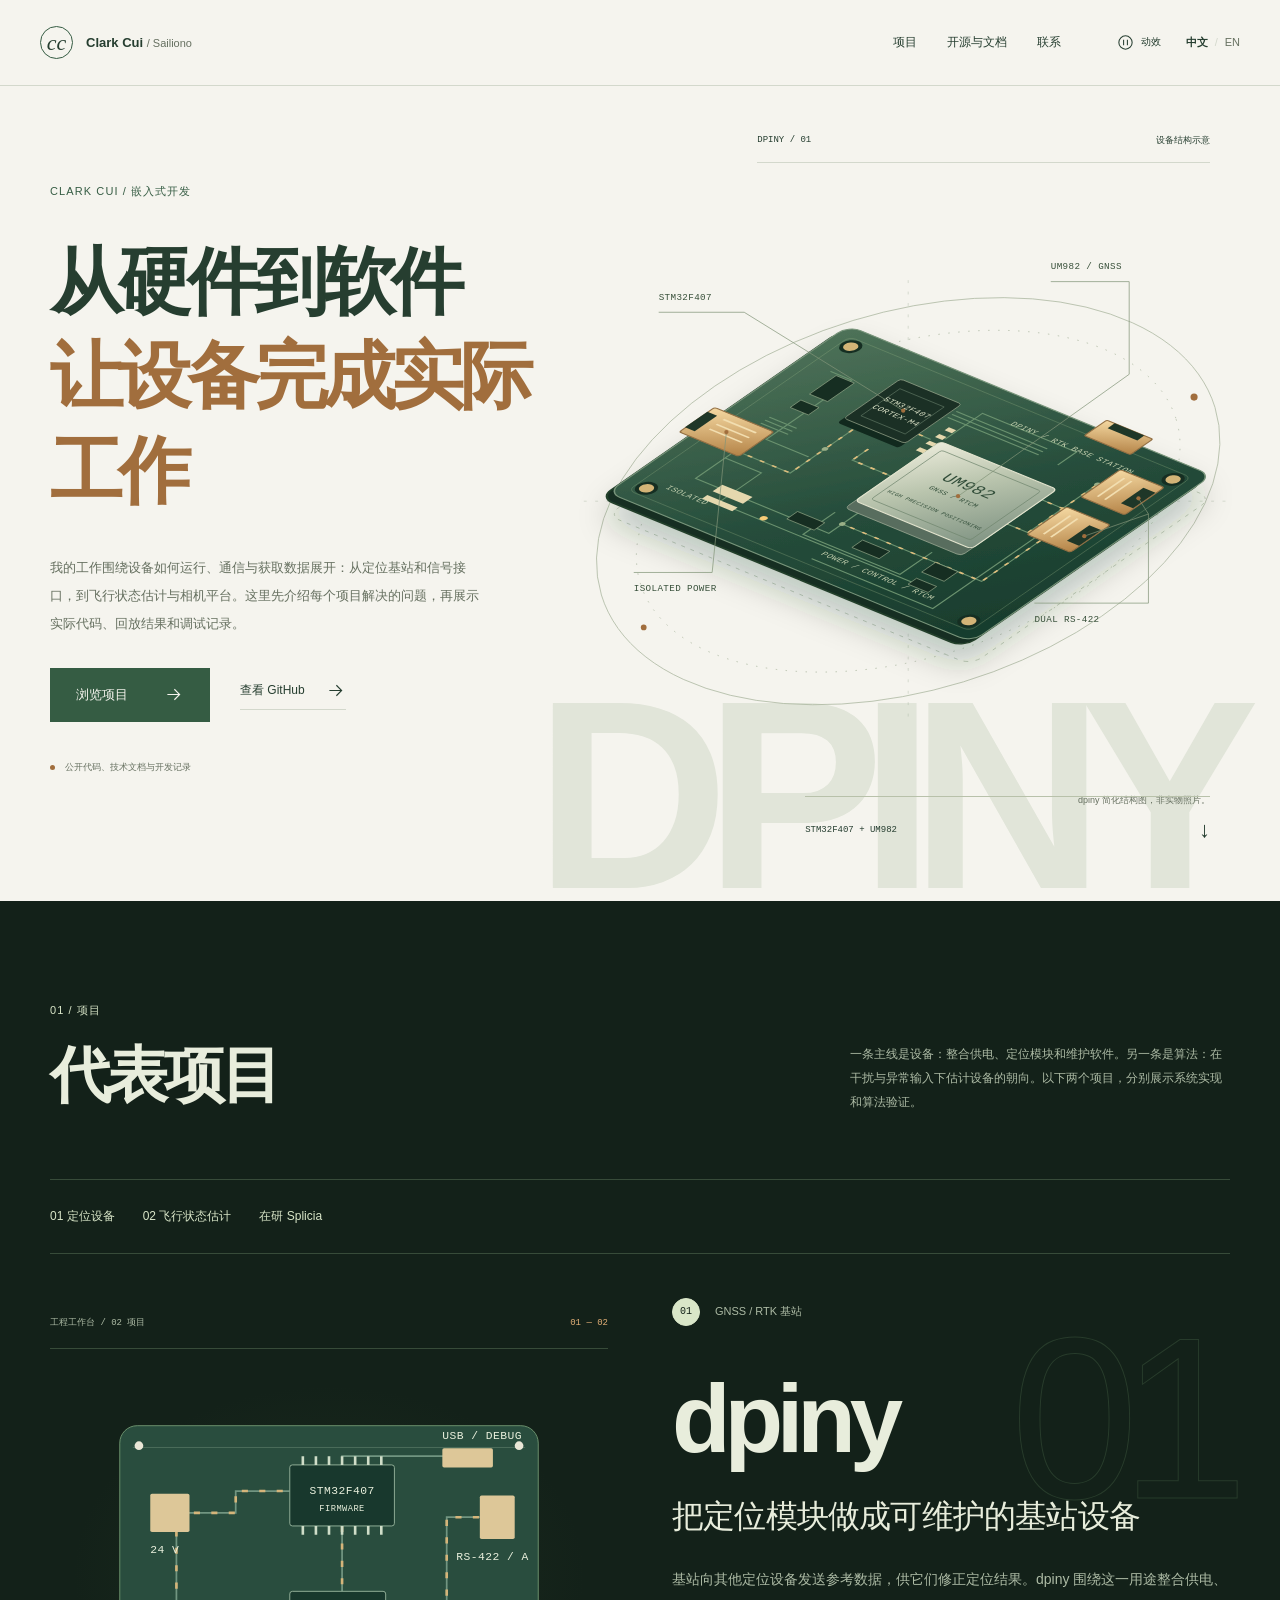
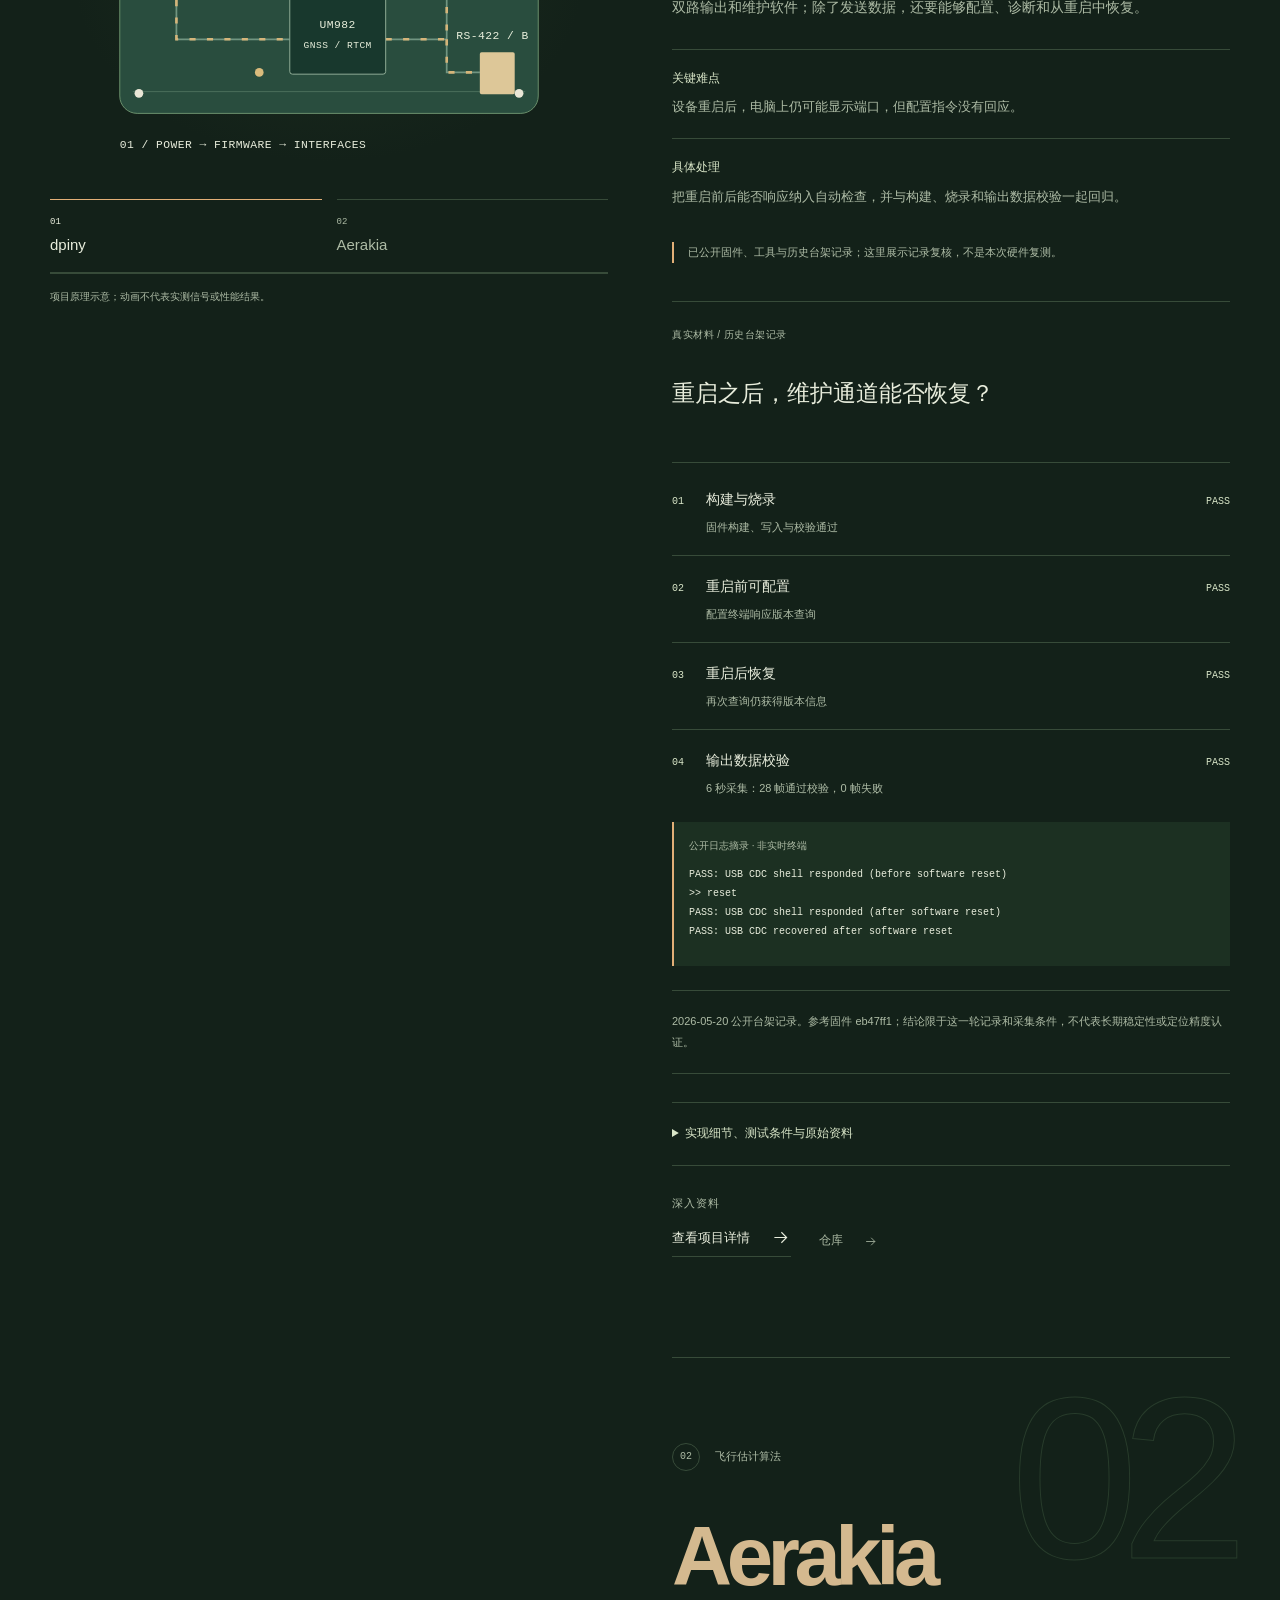
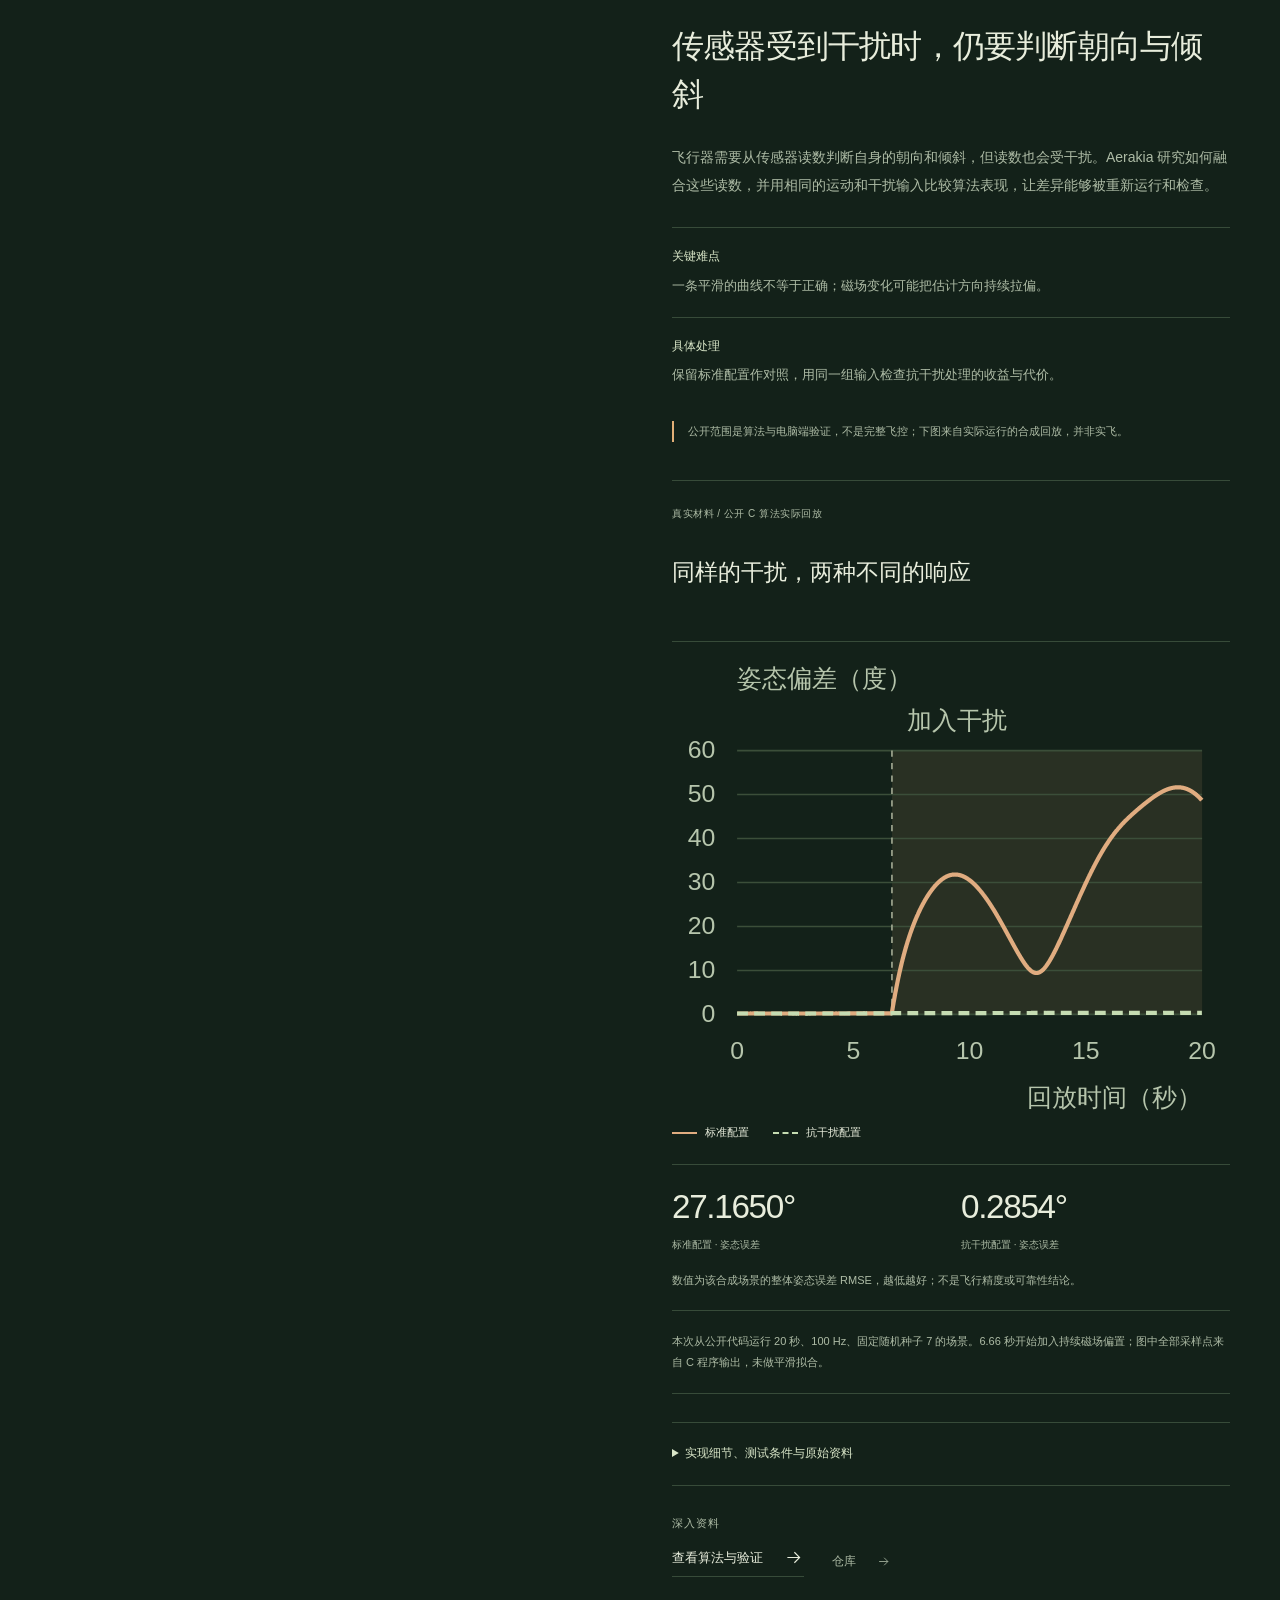
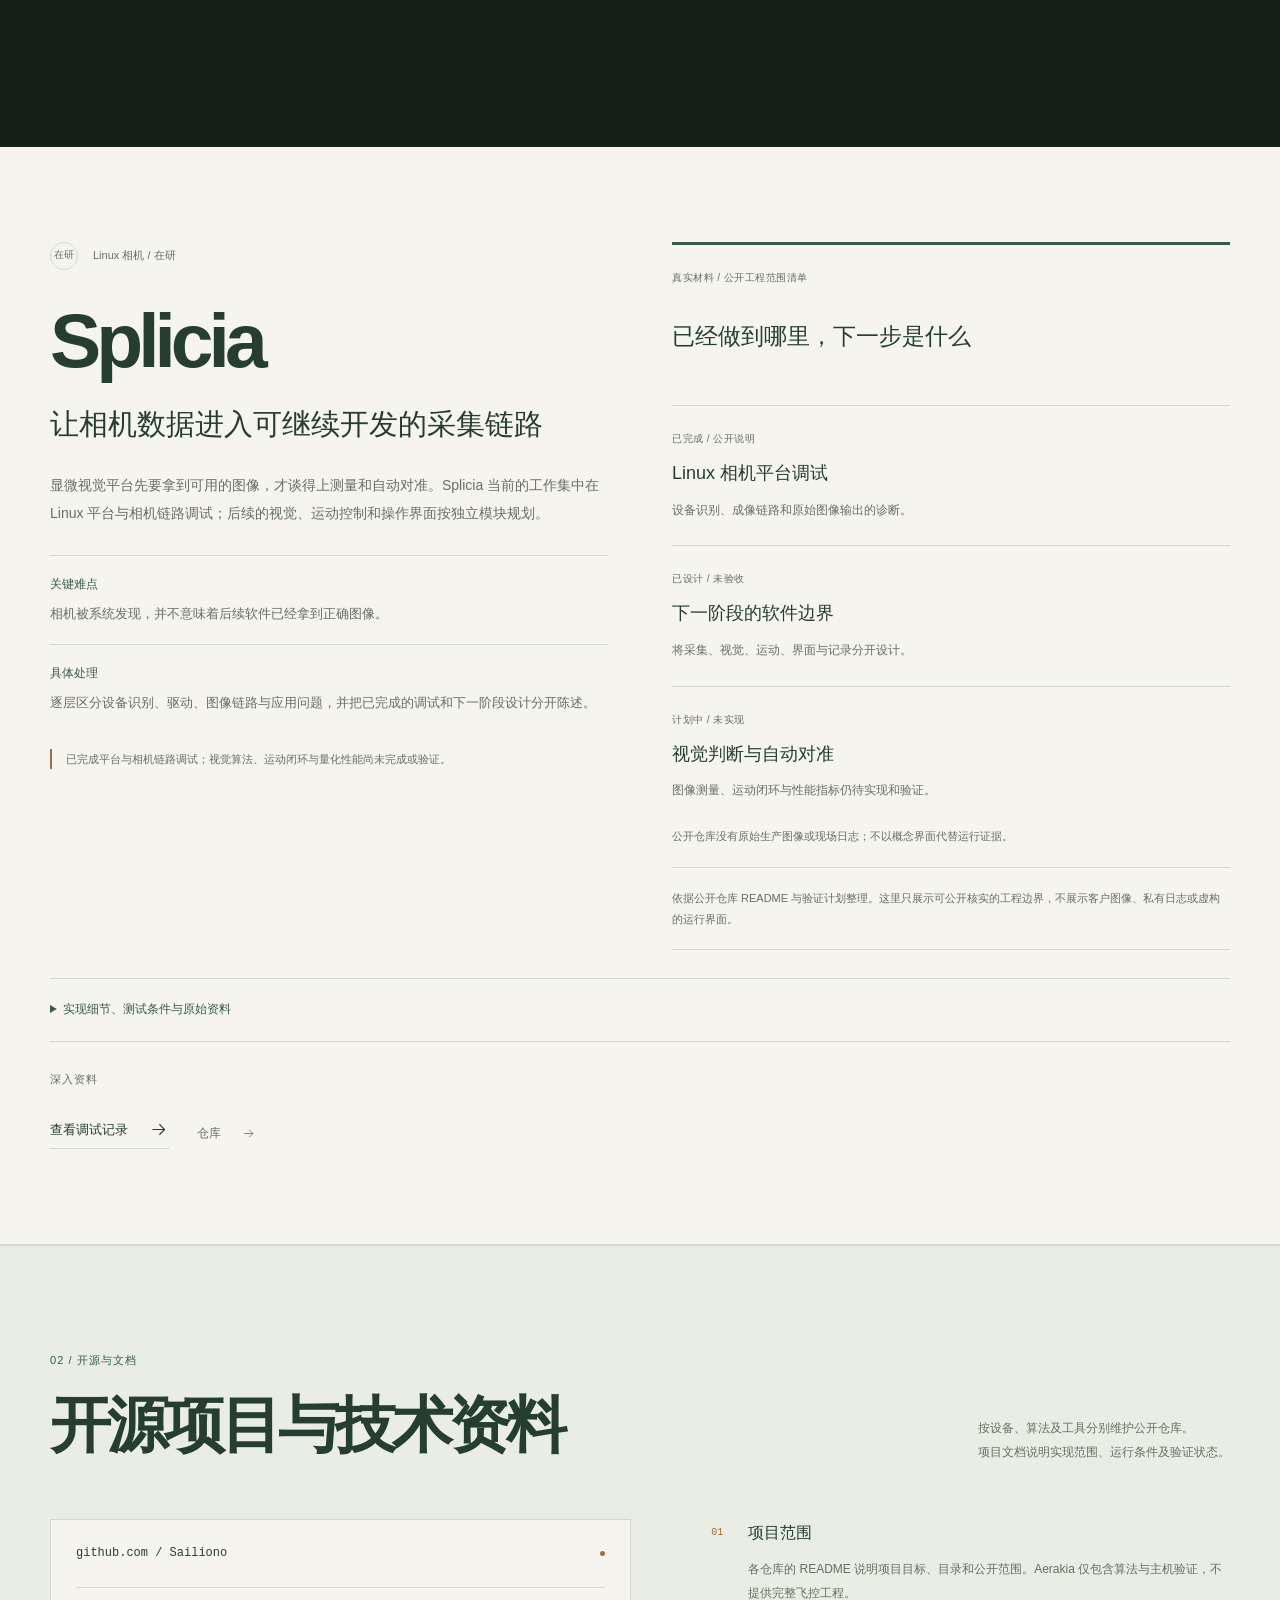
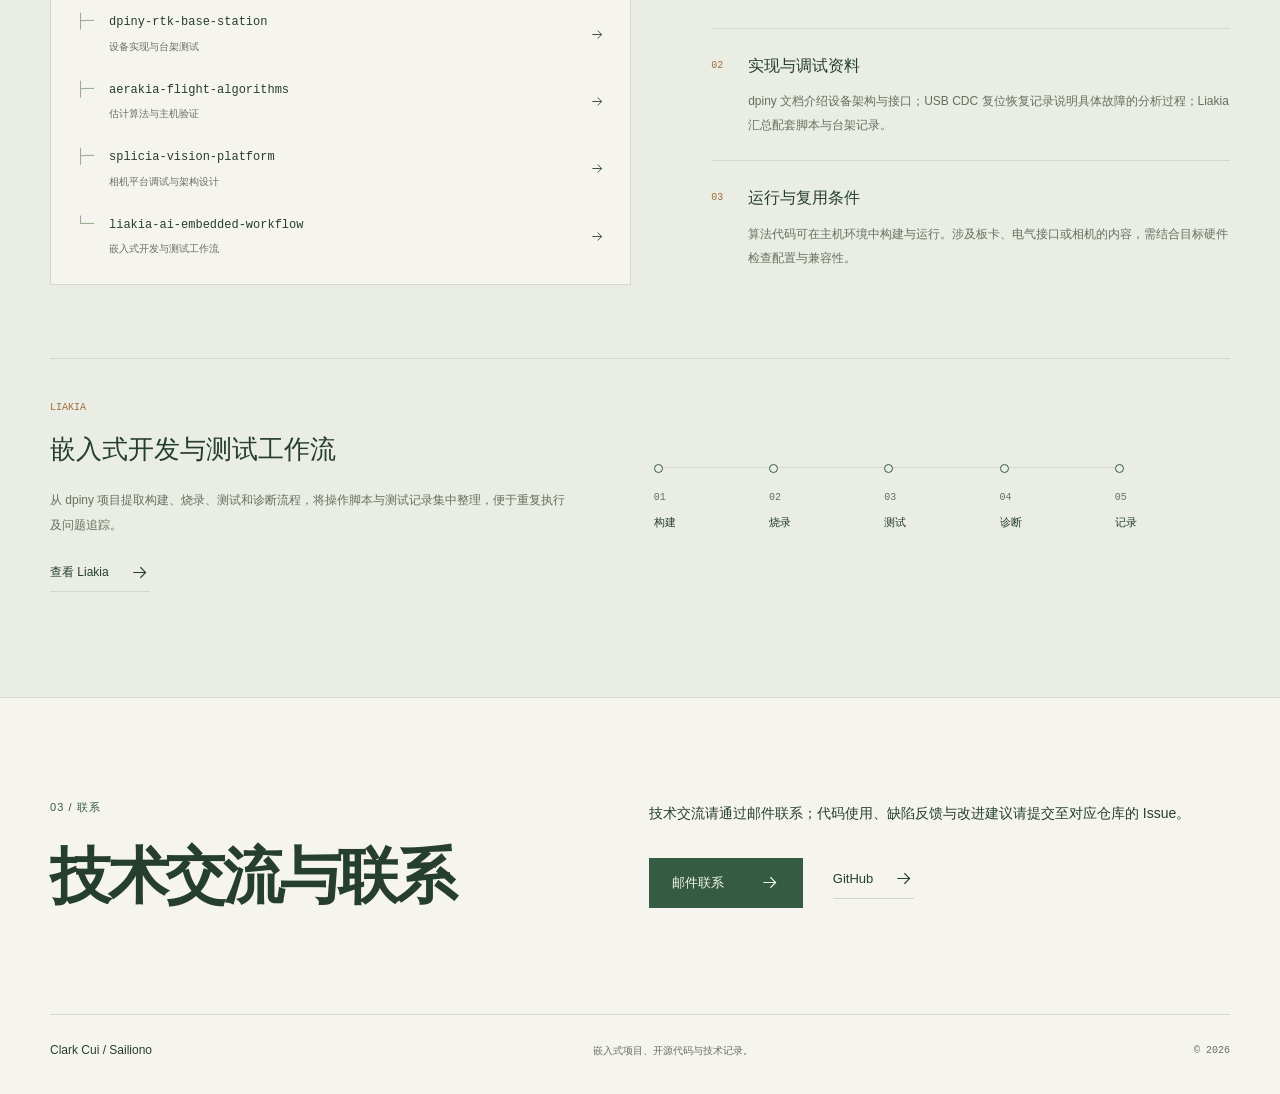
==== index.html @ 9925998c "Choose readable replay charts by evidence column width Co-Authored-By: Devin AI <158243242+devin-ai-" ====
<!doctype html>
<html lang="zh-CN">
  <head>
    <meta charset="utf-8" />
    <meta name="viewport" content="width=device-width, initial-scale=1" />
    <meta name="theme-color" content="#f5f4ee" />
    <meta
      name="description"
      content="Clark Cui 的嵌入式工程项目：RTK 基站硬件与固件、飞行估计算法及在研 Linux 相机平台。"
    />
    <meta property="og:type" content="website" />
    <meta property="og:title" content="Clark Cui — 嵌入式系统开发与算法验证" />
    <meta
      property="og:description"
      content="Clark Cui 的嵌入式工程项目：RTK 基站硬件与固件、飞行估计算法及在研 Linux 相机平台。"
    />
    <meta property="og:url" content="https://sailiono.github.io/" />
    <title>Clark Cui — 嵌入式系统开发与算法验证</title>
    <link rel="icon" href="favicon.svg" type="image/svg+xml" />
    <link rel="stylesheet" href="styles.css" />
    <script src="script.js" defer></script>
  </head>
  <body
    class="home-page"
    data-title-zh="Clark Cui — 嵌入式系统开发与算法验证"
    data-title-en="Clark Cui — Embedded systems &amp; estimator validation"
  >
    <a class="skip-link" href="#main"
      ><span class="" data-zh="跳到正文" data-en="Skip to content"
        >跳到正文</span
      ></a
    >
    <div class="reading-progress" aria-hidden="true"></div>
    <header class="site-header">
      <div class="header-inner">
        <a class="brand" href="index.html"
          ><span class="brand-mark" aria-hidden="true">cc</span
          ><span>Clark Cui <span class="brand-sub">/ Sailiono</span></span></a
        >
        <nav
          id="primary-nav"
          aria-label="主导航"
          data-aria-zh="主导航"
          data-aria-en="Main navigation"
        >
          <a href="index.html#projects" class="nav-link"
            ><span class="" data-zh="项目" data-en="Projects">项目</span
            ><svg class="arrow" aria-hidden="true" viewBox="0 0 24 24">
              <path d="M5 12h14m-6-6 6 6-6 6" /></svg></a
          ><a href="index.html#method" class="nav-link"
            ><span class="" data-zh="开源与文档" data-en="Source &amp; docs"
              >开源与文档</span
            ><svg class="arrow" aria-hidden="true" viewBox="0 0 24 24">
              <path d="M5 12h14m-6-6 6 6-6 6" /></svg></a
          ><a href="index.html#contact" class="nav-link"
            ><span class="" data-zh="联系" data-en="Contact">联系</span
            ><svg class="arrow" aria-hidden="true" viewBox="0 0 24 24">
              <path d="M5 12h14m-6-6 6 6-6 6" /></svg
          ></a>
        </nav>
        <div class="header-actions">
          <button
            class="motion-toggle"
            type="button"
            aria-pressed="true"
            aria-label="暂停动效"
          >
            <svg viewBox="0 0 20 20" aria-hidden="true">
              <circle cx="10" cy="10" r="7" />
              <path class="pause-icon" d="M8 7v6m4-6v6" />
              <path class="play-icon" d="m8 6 6 4-6 4Z" /></svg
            ><span class="motion-label">动效</span></button
          ><button
            class="language-toggle"
            type="button"
            aria-label="Switch to English"
            aria-pressed="true"
          >
            <span class="language-current">中文</span
            ><span class="language-divider" aria-hidden="true">/</span
            ><span class="language-other">EN</span></button
          ><button
            class="menu-toggle"
            type="button"
            aria-expanded="false"
            aria-controls="primary-nav"
            aria-label="打开菜单"
          >
            <span class="menu-lines" aria-hidden="true"></span
            ><span class="" data-zh="菜单" data-en="Menu">菜单</span>
          </button>
        </div>
      </div>
    </header>
    <main id="main">
      <section class="hero wrap" id="top" aria-labelledby="hero-title">
        <div class="hero-copy">
          <p
            class="eyebrow"
            data-zh="CLARK CUI / 嵌入式开发"
            data-en="CLARK CUI / EMBEDDED DEVELOPMENT"
          >
            CLARK CUI / 嵌入式开发
          </p>
          <h1 id="hero-title">
            <span
              class=""
              data-zh="从硬件到软件"
              data-en="From hardware to software"
              >从硬件到软件</span
            ><span
              class="hero-emphasis"
              data-zh="让设备完成实际工作"
              data-en="Making devices work"
              >让设备完成实际工作</span
            >
          </h1>
          <p
            class="hero-summary"
            data-zh="我的工作围绕设备如何运行、通信与获取数据展开：从定位基站和信号接口，到飞行状态估计与相机平台。这里先介绍每个项目解决的问题，再展示实际代码、回放结果和调试记录。"
            data-en="I work on how devices run, communicate and acquire data: positioning stations, signal interfaces, orientation estimation and camera platforms. Each project starts with its purpose, followed by actual code, replay results and engineering records."
          >
            我的工作围绕设备如何运行、通信与获取数据展开：从定位基站和信号接口，到飞行状态估计与相机平台。这里先介绍每个项目解决的问题，再展示实际代码、回放结果和调试记录。
          </p>
          <div class="hero-actions">
            <a href="#projects" class="button button-primary"
              ><span class="" data-zh="浏览项目" data-en="View projects"
                >浏览项目</span
              ><svg class="arrow" aria-hidden="true" viewBox="0 0 24 24">
                <path d="M5 12h14m-6-6 6 6-6 6" /></svg></a
            ><a
              href="https://github.com/Sailiono"
              class="text-link"
              target="_blank"
              rel="noopener noreferrer"
              ><span class="" data-zh="查看 GitHub" data-en="View GitHub"
                >查看 GitHub</span
              ><svg class="arrow" aria-hidden="true" viewBox="0 0 24 24">
                <path d="M5 12h14m-6-6 6 6-6 6" /></svg
            ></a>
          </div>
          <p class="hero-note">
            <span class="status-dot" aria-hidden="true"></span
            ><span
              class=""
              data-zh="公开代码、技术文档与开发记录"
              data-en="Source code, technical documentation and development records"
              >公开代码、技术文档与开发记录</span
            >
          </p>
        </div>
        <figure class="hero-figure">
          <div class="figure-top">
            <span class="mono">DPINY / 01</span>
            <span data-zh="设备结构示意" data-en="Device architecture"
              >设备结构示意</span
            >
          </div>
          <div class="hero-board">
            <svg
              class="hero-assembly"
              viewBox="0 0 960 820"
              fill="none"
              aria-hidden="true"
            >
              <defs>
                <linearGradient
                  id="pcb-surface"
                  x1="0"
                  y1="0"
                  x2="620"
                  y2="460"
                  gradientUnits="userSpaceOnUse"
                >
                  <stop stop-color="#50745a" />
                  <stop offset=".55" stop-color="#264d3b" />
                  <stop offset="1" stop-color="#173b2c" />
                </linearGradient>
                <linearGradient
                  id="shield-surface"
                  x1="280"
                  y1="170"
                  x2="490"
                  y2="330"
                  gradientUnits="userSpaceOnUse"
                >
                  <stop stop-color="#f0efdf" />
                  <stop offset=".45" stop-color="#b9c4ad" />
                  <stop offset="1" stop-color="#7e9282" />
                </linearGradient>
                <linearGradient id="port-surface" x1="0" y1="0" x2="1" y2="1">
                  <stop stop-color="#f5d9a2" />
                  <stop offset="1" stop-color="#b48347" />
                </linearGradient>
                <filter
                  id="assembly-shadow"
                  x="-40%"
                  y="-60%"
                  width="180%"
                  height="240%"
                >
                  <feDropShadow
                    dx="0"
                    dy="26"
                    stdDeviation="22"
                    flood-color="#183526"
                    flood-opacity=".22"
                  />
                </filter>
              </defs>
              <g class="hero-orbits" stroke="#abb7a0" stroke-width="1">
                <ellipse
                  cx="480"
                  cy="425"
                  rx="450"
                  ry="265"
                  transform="rotate(-17 480 425)"
                />
                <ellipse
                  cx="480"
                  cy="425"
                  rx="393"
                  ry="220"
                  transform="rotate(-17 480 425)"
                  stroke-dasharray="2 12"
                />
                <path
                  d="M25 425h910M480 115v620"
                  stroke-dasharray="4 12"
                  opacity=".6"
                />
                <circle cx="881" cy="279" r="5" fill="#a16e3d" stroke="none" />
                <circle cx="109" cy="602" r="4" fill="#a16e3d" stroke="none" />
              </g>
              <g class="assembly-schematic">
                <g
                  transform="matrix(.85 .35 -.75 .52 395 170)"
                  stroke="#8b9f82"
                >
                  <rect
                    x="10"
                    y="10"
                    width="600"
                    height="450"
                    rx="20"
                    stroke-dasharray="6 9"
                  />
                  <path
                    d="M40 90h520M40 170h520M40 250h520M40 330h520M110 35v400M210 35v400M310 35v400M410 35v400M510 35v400"
                    opacity=".32"
                  />
                  <path
                    d="M85 310h135V150h155v110h150M190 95h120v70h170"
                    stroke="#a16e3d"
                  />
                </g>
              </g>
              <g class="assembly-base" filter="url(#assembly-shadow)">
                <g transform="matrix(.85 .35 -.75 .52 395 170)">
                  <rect
                    x="10"
                    y="24"
                    width="600"
                    height="450"
                    rx="20"
                    fill="#142f22"
                    stroke="#233f2b"
                    stroke-width="3"
                  />
                  <rect
                    x="10"
                    y="10"
                    width="600"
                    height="450"
                    rx="20"
                    fill="url(#pcb-surface)"
                    stroke="#78947a"
                    stroke-width="2"
                  />
                  <rect
                    x="28"
                    y="28"
                    width="564"
                    height="414"
                    rx="10"
                    stroke="#90ab83"
                    stroke-opacity=".45"
                  />
                  <g fill="#d3b477" stroke="#162f23" stroke-width="5">
                    <circle cx="44" cy="44" r="12" />
                    <circle cx="576" cy="44" r="12" />
                    <circle cx="44" cy="426" r="12" />
                    <circle cx="576" cy="426" r="12" />
                  </g>
                  <g stroke="#6b926f" stroke-width="2">
                    <path
                      d="M80 300h90V145h95m-185 160v70h220V255m-85-50v30h290V105m-105 65h130v180H300m20 80h200V220"
                    />
                    <path
                      d="M60 100h35v160h70m-85 60h60v80h330m-35-300v-35H280v70m-5 200v60h160v-60"
                    />
                    <path
                      d="M250 80h150m-150 8h150m-150 8h150M65 220h45m-45 8h45m-45 8h45"
                    />
                  </g>
                  <g class="flow-line" stroke="#dfbe7d" stroke-width="3">
                    <path d="M80 300h90V145h95" />
                    <path d="M215 205v30h290V105" />
                    <path d="M400 170h130v180H300" />
                  </g>
                  <g fill="#9aaf87">
                    <circle cx="170" cy="235" r="4" />
                    <circle cx="530" cy="170" r="4" />
                    <circle cx="300" cy="350" r="4" />
                    <circle cx="505" cy="105" r="4" />
                  </g>
                  <g fill="#172f22" stroke="#8fa486">
                    <rect x="72" y="103" width="30" height="50" />
                    <rect x="72" y="169" width="30" height="20" />
                    <rect x="235" y="360" width="45" height="20" />
                    <rect x="345" y="363" width="45" height="20" />
                    <rect x="454" y="350" width="37" height="26" />
                    <rect x="458" y="390" width="33" height="16" />
                  </g>
                  <g fill="#e5d8ae">
                    <path
                      d="M150 112h12v8h-12zm0 18h12v8h-12zm0 18h12v8h-12zm0 18h12v8h-12zM266 112h12v8h-12zm0 18h12v8h-12zm0 18h12v8h-12zm0 18h12v8h-12z"
                    />
                    <rect x="117" y="367" width="50" height="18" />
                    <rect x="117" y="395" width="50" height="10" />
                  </g>
                  <g class="svg-label" fill="#c4d0af" font-size="11">
                    <text x="325" y="65">DPINY / RTK BASE STATION</text>
                    <text x="323" y="417">POWER / CONTROL / RTCM</text>
                    <text x="63" y="413">ISOLATED</text>
                  </g>
                  <circle
                    class="board-led"
                    cx="210"
                    cy="395"
                    r="5"
                    fill="#f6cc77"
                  />
                </g>
              </g>
              <g class="assembly-components">
                <g transform="matrix(.85 .35 -.75 .52 395 170)">
                  <rect
                    x="165"
                    y="100"
                    width="101"
                    height="106"
                    rx="5"
                    fill="#11291e"
                  />
                  <rect
                    x="165"
                    y="88"
                    width="101"
                    height="106"
                    rx="5"
                    fill="#1b3025"
                    stroke="#9aa88e"
                  />
                  <path d="M179 105h73v73h-73z" stroke="#5c7360" />
                  <g
                    class="svg-label"
                    fill="#e1e7cc"
                    text-anchor="middle"
                    font-size="10"
                  >
                    <text x="215" y="136">STM32F407</text>
                    <text x="215" y="157">CORTEX-M4</text>
                  </g>
                  <rect
                    x="300"
                    y="185"
                    width="192"
                    height="160"
                    rx="7"
                    fill="#586d5e"
                    stroke="#a4b09a"
                  />
                  <rect
                    x="300"
                    y="166"
                    width="192"
                    height="160"
                    rx="7"
                    fill="url(#shield-surface)"
                    stroke="#e4e5cf"
                    stroke-width="2"
                  />
                  <rect
                    x="314"
                    y="180"
                    width="164"
                    height="132"
                    rx="4"
                    stroke="#70856e"
                  />
                  <g class="svg-label" fill="#304c38" text-anchor="middle">
                    <text x="396" y="230" font-size="26">UM982</text>
                    <text x="396" y="254" font-size="11">GNSS / RTCM</text>
                    <text x="396" y="289" font-size="9">
                      HIGH PRECISION POSITIONING
                    </text>
                  </g>
                  <g
                    fill="url(#port-surface)"
                    stroke="#947044"
                    stroke-width="2"
                  >
                    <rect x="15" y="266" width="98" height="66" rx="4" />
                    <rect x="528" y="88" width="72" height="74" rx="4" />
                    <rect x="528" y="189" width="72" height="74" rx="4" />
                    <rect x="440" y="14" width="76" height="42" rx="3" />
                  </g>
                  <g fill="#1f3728">
                    <rect x="14" y="278" width="16" height="42" />
                    <rect x="579" y="103" width="20" height="42" />
                    <rect x="579" y="204" width="20" height="42" />
                    <rect x="453" y="14" width="49" height="13" />
                  </g>
                  <g stroke="#f2deb0" stroke-width="3">
                    <path
                      d="M545 100v50m12-50v50M545 201v50m12-50v50M42 280h54m-54 13h54m-54 13h54"
                    />
                  </g>
                </g>
                <g class="assembly-callouts" stroke="#829578" stroke-width="1">
                  <path d="M130 180h120L473 318" />
                  <path d="M680 137h110v130L550 438" />
                  <path d="M95 545h110L225 348" />
                  <path d="M657 588h160V463l-14-22m14 22-90 31" />
                  <g
                    class="svg-label"
                    fill="#38503a"
                    stroke="none"
                    font-size="12"
                  >
                    <text x="130" y="163">STM32F407</text>
                    <text x="680" y="120">UM982 / GNSS</text>
                    <text x="95" y="571">ISOLATED POWER</text>
                    <text x="657" y="614">DUAL RS-422</text>
                  </g>
                  <g fill="#a16e3d" stroke="none">
                    <circle cx="473" cy="318" r="3" />
                    <circle cx="550" cy="438" r="3" />
                    <circle cx="225" cy="348" r="3" />
                    <circle cx="803" cy="441" r="3" />
                    <circle cx="727" cy="494" r="3" />
                  </g>
                </g>
              </g>
            </svg>
          </div>
          <figcaption>
            <span
              data-zh="dpiny 简化结构图，非实物照片。"
              data-en="Simplified dpiny architecture, not a hardware photograph."
              >dpiny 简化结构图，非实物照片。</span
            >
          </figcaption>
          <div class="figure-bottom">
            <span>STM32F407 + UM982</span
            ><span class="scroll-cue" aria-hidden="true">↓</span>
          </div>
        </figure>
      </section>
      <section
        class="project-story wrap"
        id="projects"
        aria-labelledby="projects-title"
      >
        <div class="section-heading reveal">
          <div>
            <p class="eyebrow" data-zh="01 / 项目" data-en="01 / Projects">
              01 / 项目
            </p>
            <h2 id="projects-title">
              <span class="" data-zh="代表项目" data-en="Selected projects"
                >代表项目</span
              >
            </h2>
          </div>
          <p
            class="section-summary"
            data-zh="一条主线是设备：整合供电、定位模块和维护软件。另一条是算法：在干扰与异常输入下估计设备的朝向。以下两个项目，分别展示系统实现和算法验证。"
            data-en="One focus is devices: bringing power, positioning and maintenance software together. The other is algorithms: estimating orientation under interference and abnormal inputs. Two projects show the implementation and validation behind that work."
          >
            一条主线是设备：整合供电、定位模块和维护软件。另一条是算法：在干扰与异常输入下估计设备的朝向。以下两个项目，分别展示系统实现和算法验证。
          </p>
        </div>
        <nav
          class="project-jump"
          aria-label="选择项目"
          data-aria-zh="选择项目"
          data-aria-en="Choose a project"
        >
          <a href="#dpiny-summary"
            ><span data-zh="01 定位设备" data-en="01 Positioning device"
              >01 定位设备</span
            ></a
          ><a href="#aerakia-summary"
            ><span data-zh="02 飞行状态估计" data-en="02 Orientation estimation"
              >02 飞行状态估计</span
            ></a
          ><a href="#splicia-summary"
            ><span data-zh="在研 Splicia" data-en="In progress: Splicia"
              >在研 Splicia</span
            ></a
          >
        </nav>
        <div class="story-layout">
          <figure class="story-visual" id="system-illustrations">
            <div class="stage-top">
              <span
                class="mono"
                data-zh="工程工作台 / 02 项目"
                data-en="WORKBENCH / TWO STUDIES"
                >工程工作台 / 02 项目</span
              >
              <span class="stage-count mono" aria-hidden="true">01 — 02</span>
            </div>
            <div class="story-stage" aria-hidden="true">
              <div class="visual-scene is-active" data-scene-visual="0">
                <svg
                  class="project-diagram"
                  viewBox="0 0 640 470"
                  fill="none"
                  aria-hidden="true"
                >
                  <g class="board-shadow">
                    <rect
                      x="80"
                      y="65"
                      width="480"
                      height="330"
                      rx="20"
                      fill="#294d3e"
                    />
                    <path
                      d="M95 90h450M95 370h450"
                      stroke="#a9c5ad"
                      opacity=".3"
                    />
                    <g fill="#e9e6d6">
                      <circle cx="102" cy="88" r="5" />
                      <circle cx="538" cy="88" r="5" />
                      <circle cx="102" cy="372" r="5" />
                      <circle cx="538" cy="372" r="5" />
                    </g>
                    <g stroke="#719581" stroke-width="2">
                      <path
                        d="M145 165h68v-25h62m-130 25v145h130m60-130v75m50 55h70v-140h38m-38 140v38h38"
                      />
                      <path d="M335 125v-25h118" />
                    </g>
                    <g class="flow-line" stroke="#d5b57a" stroke-width="3">
                      <path d="M145 165h68v-25h62" />
                      <path d="M145 165v145h130" />
                      <path d="M335 180v75" />
                      <path d="M385 310h70v-140h38m-38 140v38h38" />
                    </g>
                    <path
                      class="progress-draw"
                      pathLength="1"
                      d="M145 165h68v-25h62m60 40v75m50 55h70v-140h38m-38 140v38h38"
                      stroke="#f4e2b4"
                      stroke-width="4"
                    />
                    <g fill="#18382d" stroke="#9ebba3">
                      <rect x="275" y="110" width="120" height="70" rx="3" />
                      <rect x="275" y="255" width="110" height="95" rx="3" />
                    </g>
                    <g fill="#ddc798">
                      <rect x="115" y="143" width="45" height="44" rx="2" />
                      <rect x="493" y="145" width="40" height="50" rx="2" />
                      <rect x="493" y="325" width="40" height="48" rx="2" />
                      <rect x="450" y="91" width="58" height="22" rx="2" />
                    </g>
                    <g stroke="#cfddc8" stroke-width="3">
                      <path
                        d="M290 100v10m15-10v10m15-10v10m15-10v10m15-10v10m15-10v10m15-10v10M290 180v10m15-10v10m15-10v10m15-10v10m15-10v10m15-10v10m15-10v10"
                      />
                    </g>
                    <g class="svg-label" fill="#e8efdc" text-anchor="middle">
                      <text x="335" y="143">STM32F407</text>
                      <text x="335" y="163" font-size="10">FIRMWARE</text>
                      <text x="330" y="297">UM982</text>
                      <text x="330" y="320" font-size="11">GNSS / RTCM</text>
                    </g>
                    <g class="svg-label" fill="#244333">
                      <text x="115" y="211" fill="#e8efdc">24 V</text>
                      <text x="466" y="219" fill="#e8efdc">RS-422 / A</text>
                      <text x="466" y="310" fill="#e8efdc">RS-422 / B</text>
                      <text x="450" y="80" fill="#e8efdc">USB / DEBUG</text>
                    </g>
                    <circle
                      class="board-led"
                      cx="240"
                      cy="348"
                      r="5"
                      fill="#dabb7c"
                    />
                  </g>
                  <text class="svg-label" x="80" y="435" fill="currentColor">
                    01 / POWER → FIRMWARE → INTERFACES
                  </text>
                </svg>
              </div>
              <div class="visual-scene" data-scene-visual="1">
                <svg
                  class="project-diagram"
                  viewBox="0 0 640 470"
                  fill="none"
                  aria-hidden="true"
                >
                  <g stroke="#adb9a7">
                    <path
                      d="M110 350h420M150 100v290M110 300h420M110 250h420M110 200h420M110 150h420"
                      opacity=".5"
                    />
                    <path d="M320 94v280M180 234h280" stroke-dasharray="4 8" />
                  </g>
                  <circle cx="320" cy="234" r="108" stroke="#809a81" />
                  <circle
                    cx="320"
                    cy="234"
                    r="78"
                    stroke="#b9c5af"
                    stroke-dasharray="2 8"
                  />
                  <g class="replay-arm" stroke="#32583f" stroke-width="2">
                    <path d="M230 234h180M320 144v180" />
                    <path
                      d="m320 168 13 26h-26Z"
                      fill="#b17b49"
                      stroke="none"
                    />
                    <path
                      d="m260 255 60-50 60 50-60-16Z"
                      fill="#47664d"
                      fill-opacity=".12"
                    />
                  </g>
                  <circle cx="320" cy="234" r="5" fill="#b17b49" />
                  <path
                    d="M140 360c40-65 80 40 120-5s80-50 120-10 80-40 120-9"
                    stroke="#9dae99"
                    stroke-width="2"
                  />
                  <path
                    class="progress-draw"
                    pathLength="1"
                    d="M140 360c40-65 80 40 120-5s80-50 120-10 80-40 120-9"
                    stroke="#b17b49"
                    stroke-width="3"
                  />
                  <g class="replay-cursor">
                    <path d="M140 105v285" stroke="#b17b49" opacity=".7" />
                    <rect
                      x="129"
                      y="382"
                      width="22"
                      height="5"
                      fill="#b17b49"
                    />
                  </g>
                  <g class="svg-label" fill="currentColor">
                    <text x="82" y="73">SAME INPUT / DIFFERENT ESTIMATORS</text>
                    <text x="177" y="425">CSV</text>
                    <text x="288" y="425">MAHONY</text>
                    <text x="421" y="425">ESKF</text>
                  </g>
                </svg>
              </div>
            </div>
            <div
              class="scene-nav"
              role="group"
              aria-label="项目示意"
              data-aria-zh="项目示意"
              data-aria-en="Project illustrations"
            >
              <button type="button" data-scene-link="0" aria-pressed="true">
                <span class="mono">01</span>dpiny</button
              ><button type="button" data-scene-link="1" aria-pressed="false">
                <span class="mono">02</span>Aerakia
              </button>
            </div>
            <div class="chapter-progress" aria-hidden="true"><i></i></div>
            <figcaption>
              <span
                class=""
                data-zh="项目原理示意；动画不代表实测信号或性能结果。"
                data-en="Conceptual project illustrations; animations do not represent measured signals or performance."
                >项目原理示意；动画不代表实测信号或性能结果。</span
              >
            </figcaption>
          </figure>
          <div class="chapter-list">
            <article
              class="project-chapter is-active"
              data-scene="0"
              id="dpiny-summary"
            >
              <div class="project-lead">
                <div class="chapter-kicker">
                  <span class="chapter-number mono">01</span
                  ><span
                    class=""
                    data-zh="GNSS / RTK 基站"
                    data-en="GNSS / RTK base station"
                    >GNSS / RTK 基站</span
                  >
                </div>
                <p class="project-name">dpiny</p>
                <h3
                  data-zh="把定位模块做成可维护的基站设备"
                  data-en="Making a positioning module into a maintainable base station"
                >
                  把定位模块做成可维护的基站设备
                </h3>
                <p
                  class="project-description"
                  data-zh="基站向其他定位设备发送参考数据，供它们修正定位结果。dpiny 围绕这一用途整合供电、双路输出和维护软件；除了发送数据，还要能够配置、诊断和从重启中恢复。"
                  data-en="A base station sends reference data that other positioning devices use to correct their results. dpiny integrates power, dual outputs and maintenance software for that purpose, making the device configurable and diagnosable as well as able to transmit data and recover after reset."
                >
                  基站向其他定位设备发送参考数据，供它们修正定位结果。dpiny
                  围绕这一用途整合供电、双路输出和维护软件；除了发送数据，还要能够配置、诊断和从重启中恢复。
                </p>
                <dl class="case-decisions">
                  <div>
                    <dt data-zh="关键难点" data-en="Challenge">关键难点</dt>
                    <dd
                      data-zh="设备重启后，电脑上仍可能显示端口，但配置指令没有回应。"
                      data-en="After a reset, the computer may still show a port even though configuration commands receive no response."
                    >
                      设备重启后，电脑上仍可能显示端口，但配置指令没有回应。
                    </dd>
                  </div>
                  <div>
                    <dt data-zh="具体处理" data-en="Approach">具体处理</dt>
                    <dd
                      data-zh="把重启前后能否响应纳入自动检查，并与构建、烧录和输出数据校验一起回归。"
                      data-en="Check responses before and after reset, alongside build, flash and output-data integrity checks."
                    >
                      把重启前后能否响应纳入自动检查，并与构建、烧录和输出数据校验一起回归。
                    </dd>
                  </div>
                </dl>
                <p
                  class="case-boundary"
                  data-zh="已公开固件、工具与历史台架记录；这里展示记录复核，不是本次硬件复测。"
                  data-en="Firmware, tools and historical bench records are public. This is a review of those records, not a new hardware test."
                >
                  已公开固件、工具与历史台架记录；这里展示记录复核，不是本次硬件复测。
                </p>
              </div>
              <figure class="project-evidence">
                <div class="evidence-heading">
                  <p
                    class="evidence-label"
                    data-zh="真实材料 / 历史台架记录"
                    data-en="Evidence / historical bench record"
                  >
                    真实材料 / 历史台架记录
                  </p>
                  <h4
                    data-zh="重启之后，维护通道能否恢复？"
                    data-en="Does the maintenance connection recover after reset?"
                  >
                    重启之后，维护通道能否恢复？
                  </h4>
                </div>
                <ol class="bench-checks" role="list">
                  <li>
                    <span class="mono">01</span>
                    <div>
                      <strong data-zh="构建与烧录" data-en="Build &amp; flash"
                        >构建与烧录</strong
                      >
                      <p
                        data-zh="固件构建、写入与校验通过"
                        data-en="Firmware built, flashed and verified"
                      >
                        固件构建、写入与校验通过
                      </p>
                    </div>
                    <span class="record-pass">PASS</span>
                  </li>
                  <li>
                    <span class="mono">02</span>
                    <div>
                      <strong
                        data-zh="重启前可配置"
                        data-en="Responds before reset"
                        >重启前可配置</strong
                      >
                      <p
                        data-zh="配置终端响应版本查询"
                        data-en="The configuration shell answers a version query"
                      >
                        配置终端响应版本查询
                      </p>
                    </div>
                    <span class="record-pass">PASS</span>
                  </li>
                  <li>
                    <span class="mono">03</span>
                    <div>
                      <strong
                        data-zh="重启后恢复"
                        data-en="Recovers after reset"
                        >重启后恢复</strong
                      >
                      <p
                        data-zh="再次查询仍获得版本信息"
                        data-en="The version query responds again after reset"
                      >
                        再次查询仍获得版本信息
                      </p>
                    </div>
                    <span class="record-pass">PASS</span>
                  </li>
                  <li>
                    <span class="mono">04</span>
                    <div>
                      <strong data-zh="输出数据校验" data-en="Output integrity"
                        >输出数据校验</strong
                      >
                      <p
                        data-zh="6 秒采集：28 帧通过校验，0 帧失败"
                        data-en="6-second capture: 28 CRC-valid frames, 0 CRC failures"
                      >
                        6 秒采集：28 帧通过校验，0 帧失败
                      </p>
                    </div>
                    <span class="record-pass">PASS</span>
                  </li>
                </ol>
                <div class="record-excerpt">
                  <p
                    data-zh="公开日志摘录 · 非实时终端"
                    data-en="Public log excerpt · not a live terminal"
                  >
                    公开日志摘录 · 非实时终端
                  </p>
                  <pre><code>PASS: USB CDC shell responded (before software reset)
&gt;&gt; reset
PASS: USB CDC shell responded (after software reset)
PASS: USB CDC recovered after software reset</code></pre>
                </div>
                <figcaption>
                  <span
                    data-zh="2026-05-20 公开台架记录。参考固件 eb47ff1；结论限于这一轮记录和采集条件，不代表长期稳定性或定位精度认证。"
                    data-en="Public bench record from 2026-05-20, reference firmware eb47ff1. Results apply only to this run and its conditions, not long-term reliability or positioning certification."
                    >2026-05-20 公开台架记录。参考固件
                    eb47ff1；结论限于这一轮记录和采集条件，不代表长期稳定性或定位精度认证。</span
                  >
                </figcaption>
              </figure>
              <details class="technical-notes">
                <summary>
                  <span
                    data-zh="实现细节、测试条件与原始资料"
                    data-en="Implementation, test conditions and source material"
                    >实现细节、测试条件与原始资料</span
                  >
                </summary>
                <div class="technical-content">
                  <div class="project-details">
                    <h4 data-zh="系统组成" data-en="System components">
                      系统组成
                    </h4>
                    <ul class="project-system" role="list">
                      <li>
                        <strong>UM982</strong
                        ><span
                          data-zh="定位与差分数据"
                          data-en="Positioning &amp; corrections"
                          >定位与差分数据</span
                        >
                      </li>
                      <li>
                        <strong>STM32F407</strong
                        ><span
                          data-zh="配置与状态管理"
                          data-en="Configuration &amp; status"
                          >配置与状态管理</span
                        >
                      </li>
                      <li>
                        <strong>RS-422 / USB</strong
                        ><span
                          data-zh="数据与维护接口"
                          data-en="Data &amp; maintenance"
                          >数据与维护接口</span
                        >
                      </li>
                    </ul>
                    <h4 data-zh="实现特点" data-en="Implementation decisions">
                      实现特点
                    </h4>
                    <dl class="project-feature-list">
                      <div>
                        <dt data-zh="接口分工" data-en="Separate interfaces">
                          接口分工
                        </dt>
                        <dd
                          data-zh="双路 RS-422 承载 RTCM 数据，USB CDC 提供配置与诊断入口，将外部数据链路与本地维护分开。"
                          data-en="Dual RS-422 carries RTCM data, while USB CDC provides configuration and diagnostics, separating the external data link from local maintenance."
                        >
                          双路 RS-422 承载 RTCM 数据，USB CDC
                          提供配置与诊断入口，将外部数据链路与本地维护分开。
                        </dd>
                      </div>
                      <div>
                        <dt
                          data-zh="数据与故障检查"
                          data-en="Data &amp; fault checks"
                        >
                          数据与故障检查
                        </dt>
                        <dd
                          data-zh="按消息类型和 CRC 检查 RTCM 数据流；结合 SWD 寄存器读取与串口日志，定位外设状态及复位问题。"
                          data-en="RTCM inspection checks message types and CRCs. SWD register reads and serial logs help diagnose peripheral state and reset problems."
                        >
                          按消息类型和 CRC 检查 RTCM 数据流；结合 SWD
                          寄存器读取与串口日志，定位外设状态及复位问题。
                        </dd>
                      </div>
                      <div>
                        <dt data-zh="调试工作流" data-en="Debugging workflow">
                          调试工作流
                        </dt>
                        <dd
                          data-zh="将构建、烧录、测试和记录整理为 Liakia 工作流，并保留 USB CDC 复位恢复的故障分析、修改与回归记录。"
                          data-en="Build, flashing, testing and records are organized into the Liakia workflow, with a separate USB CDC reset-recovery investigation, fix and regression record."
                        >
                          将构建、烧录、测试和记录整理为 Liakia 工作流，并保留
                          USB CDC 复位恢复的故障分析、修改与回归记录。
                        </dd>
                      </div>
                    </dl>
                    <div class="project-status">
                      <strong data-zh="公开进展" data-en="Public progress"
                        >公开进展</strong
                      >
                      <p
                        data-zh="已公开硬件架构、固件、工具与台架记录；台架结论仅适用于记录所列条件，不代表 GNSS 精度认证。"
                        data-en="Hardware architecture, firmware, tools and bench records are public. Bench conclusions apply to the recorded conditions, not GNSS accuracy certification."
                      >
                        已公开硬件架构、固件、工具与台架记录；台架结论仅适用于记录所列条件，不代表
                        GNSS 精度认证。
                      </p>
                    </div>
                  </div>
                  <div class="source-extract">
                    <h4
                      data-zh="固件中的任务边界"
                      data-en="Task boundaries in the published firmware"
                    >
                      固件中的任务边界
                    </h4>
                    <p
                      data-zh="下面摘自当前公开快照，与上面的历史台架版本分开引用。"
                      data-en="This excerpt is from the current public snapshot, cited separately from the historical bench version."
                    >
                      下面摘自当前公开快照，与上面的历史台架版本分开引用。
                    </p>
                    <pre><code>Core/Src/
  freertos.c     # task scheduling
  gnss.c         # GNSS control
  passthrough.c  # streaming data
  shell.c        # maintenance commands
  config.c       # persistent configuration
  iwdg.c         # watchdog
USB_DEVICE/      # USB CDC integration
tools/           # bench and diagnostic utilities</code></pre>
                    <pre><code>// freertos.c / StartDefaultTask (excerpt)
IWDG_Notify(IWDG_CLIENT_DEFAULT);
IWDG_Notify(IWDG_CLIENT_GNSS);
GNSS_Process();
IWDG_Manager_CheckAndFeed();
osDelay(50);</code></pre>
                    <div class="evidence-links">
                      <a
                        href="https://github.com/Sailiono/dpiny-rtk-base-station/blob/c80caad91b5db59d12d549df4bc500c654b0ac41/Core/Src/freertos.c#L130-L149"
                        target="_blank"
                        rel="noopener noreferrer"
                        ><span data-zh="固件原文" data-en="Firmware source"
                          >固件原文</span
                        ></a
                      ><a
                        href="https://github.com/Sailiono/liakia-ai-embedded-workflow/blob/89e5ea2ea3f7353fa35bc8c0e9d9a2ad661f06fa/case-studies/04-usb-cdc-reset-recovery.md"
                        target="_blank"
                        rel="noopener noreferrer"
                        ><span
                          data-zh="故障、检查步骤与完整案例"
                          data-en="Incident, check steps and full case"
                          >故障、检查步骤与完整案例</span
                        ></a
                      ><a
                        href="https://github.com/Sailiono/liakia-ai-embedded-workflow/blob/89e5ea2ea3f7353fa35bc8c0e9d9a2ad661f06fa/evidence/realrun-redacted-2026-05-20/07_usb_cdc_reset.log"
                        target="_blank"
                        rel="noopener noreferrer"
                        ><span
                          data-zh="重启恢复原始日志"
                          data-en="Original reset-recovery log"
                          >重启恢复原始日志</span
                        ></a
                      ><a
                        href="https://github.com/Sailiono/liakia-ai-embedded-workflow/blob/89e5ea2ea3f7353fa35bc8c0e9d9a2ad661f06fa/evidence/realrun-redacted-2026-05-20/06_rtcm_parse.log"
                        target="_blank"
                        rel="noopener noreferrer"
                        ><span
                          data-zh="数据校验原始日志"
                          data-en="Original integrity-check log"
                          >数据校验原始日志</span
                        ></a
                      >
                    </div>
                  </div>
                </div>
              </details>
              <p
                class="project-reading-label"
                data-zh="深入资料"
                data-en="Further reading"
              >
                深入资料
              </p>
              <div class="chapter-links">
                <a href="cases/dpiny.html" class="text-link"
                  ><span class="" data-zh="查看项目详情" data-en="View project"
                    >查看项目详情</span
                  ><svg class="arrow" aria-hidden="true" viewBox="0 0 24 24">
                    <path d="M5 12h14m-6-6 6 6-6 6" /></svg></a
                ><a
                  href="https://github.com/Sailiono/dpiny-rtk-base-station"
                  class="quiet-link"
                  target="_blank"
                  rel="noopener noreferrer"
                  ><span class="" data-zh="仓库" data-en="Repository">仓库</span
                  ><svg class="arrow" aria-hidden="true" viewBox="0 0 24 24">
                    <path d="M5 12h14m-6-6 6 6-6 6" /></svg
                ></a>
              </div>
            </article>
            <article
              class="project-chapter"
              data-scene="1"
              id="aerakia-summary"
            >
              <div class="project-lead">
                <div class="chapter-kicker">
                  <span class="chapter-number mono">02</span
                  ><span
                    class=""
                    data-zh="飞行估计算法"
                    data-en="Flight-estimation algorithms"
                    >飞行估计算法</span
                  >
                </div>
                <p class="project-name">Aerakia</p>
                <h3
                  data-zh="传感器受到干扰时，仍要判断朝向与倾斜"
                  data-en="Estimating orientation when sensors are disturbed"
                >
                  传感器受到干扰时，仍要判断朝向与倾斜
                </h3>
                <p
                  class="project-description"
                  data-zh="飞行器需要从传感器读数判断自身的朝向和倾斜，但读数也会受干扰。Aerakia 研究如何融合这些读数，并用相同的运动和干扰输入比较算法表现，让差异能够被重新运行和检查。"
                  data-en="An aircraft estimates its orientation from sensor readings, which can also be disturbed. Aerakia combines these readings and compares algorithms using identical motion and disturbance inputs, so their differences can be rerun and inspected."
                >
                  飞行器需要从传感器读数判断自身的朝向和倾斜，但读数也会受干扰。Aerakia
                  研究如何融合这些读数，并用相同的运动和干扰输入比较算法表现，让差异能够被重新运行和检查。
                </p>
                <dl class="case-decisions">
                  <div>
                    <dt data-zh="关键难点" data-en="Challenge">关键难点</dt>
                    <dd
                      data-zh="一条平滑的曲线不等于正确；磁场变化可能把估计方向持续拉偏。"
                      data-en="A smooth curve can still be wrong: magnetic disturbances can pull the estimated direction away from the reference."
                    >
                      一条平滑的曲线不等于正确；磁场变化可能把估计方向持续拉偏。
                    </dd>
                  </div>
                  <div>
                    <dt data-zh="具体处理" data-en="Approach">具体处理</dt>
                    <dd
                      data-zh="保留标准配置作对照，用同一组输入检查抗干扰处理的收益与代价。"
                      data-en="Keep a standard configuration as a baseline and use identical inputs to inspect the benefits and trade-offs of disturbance handling."
                    >
                      保留标准配置作对照，用同一组输入检查抗干扰处理的收益与代价。
                    </dd>
                  </div>
                </dl>
                <p
                  class="case-boundary"
                  data-zh="公开范围是算法与电脑端验证，不是完整飞控；下图来自实际运行的合成回放，并非实飞。"
                  data-en="The public scope is algorithms and host-side validation, not a complete flight controller. The chart is an executed synthetic replay, not a flight test."
                >
                  公开范围是算法与电脑端验证，不是完整飞控；下图来自实际运行的合成回放，并非实飞。
                </p>
              </div>
              <figure class="project-evidence">
                <div class="evidence-heading">
                  <p
                    class="evidence-label"
                    data-zh="真实材料 / 公开 C 算法实际回放"
                    data-en="Evidence / executed public C algorithm replay"
                  >
                    真实材料 / 公开 C 算法实际回放
                  </p>
                  <h4
                    data-zh="同样的干扰，两种不同的响应"
                    data-en="The same disturbance, two different responses"
                  >
                    同样的干扰，两种不同的响应
                  </h4>
                </div>
                <div class="replay-chart">
                  <div class="media-zh">
                    <img
                      class="chart-compact"
                      src="assets/evidence/aerakia-mag-bias-mobile-zh.svg"
                      width="360"
                      height="310"
                      loading="lazy"
                      alt="公开 C 算法实际回放：6.66 秒加入磁场偏置后，标准配置的姿态偏差上升，抗干扰配置保持接近参考值。"
                    />
                    <img
                      class="chart-wide"
                      src="assets/evidence/aerakia-mag-bias-zh.svg"
                      width="760"
                      height="430"
                      loading="lazy"
                      alt="公开 C 算法实际回放：6.66 秒加入磁场偏置后，标准配置的姿态偏差上升，抗干扰配置保持接近参考值。"
                    />
                  </div>
                  <div class="media-en">
                    <img
                      class="chart-compact"
                      src="assets/evidence/aerakia-mag-bias-mobile-en.svg"
                      width="360"
                      height="310"
                      loading="lazy"
                      alt="Actual native C replay: after a magnetic bias at 6.66 seconds, standard-configuration attitude error rises while the robust configuration stays near the reference."
                    />
                    <img
                      class="chart-wide"
                      src="assets/evidence/aerakia-mag-bias-en.svg"
                      width="760"
                      height="430"
                      loading="lazy"
                      alt="Actual native C replay: after a magnetic bias at 6.66 seconds, standard-configuration attitude error rises while the robust configuration stays near the reference."
                    />
                  </div>
                </div>
                <div class="chart-legend">
                  <span
                    class="legend-standard"
                    data-zh="标准配置"
                    data-en="Standard configuration"
                    >标准配置</span
                  ><span
                    class="legend-robust"
                    data-zh="抗干扰配置"
                    data-en="Robust configuration"
                    >抗干扰配置</span
                  >
                </div>
                <div class="result-pair">
                  <div>
                    <strong>27.1650°</strong
                    ><span
                      data-zh="标准配置 · 姿态误差"
                      data-en="Standard · attitude RMSE"
                      >标准配置 · 姿态误差</span
                    >
                  </div>
                  <div>
                    <strong>0.2854°</strong
                    ><span
                      data-zh="抗干扰配置 · 姿态误差"
                      data-en="Robust · attitude RMSE"
                      >抗干扰配置 · 姿态误差</span
                    >
                  </div>
                </div>
                <p
                  class="evidence-fineprint"
                  data-zh="数值为该合成场景的整体姿态误差 RMSE，越低越好；不是飞行精度或可靠性结论。"
                  data-en="Values are overall attitude RMSE for this synthetic scenario; lower is better. They do not establish flight accuracy or reliability."
                >
                  数值为该合成场景的整体姿态误差
                  RMSE，越低越好；不是飞行精度或可靠性结论。
                </p>
                <figcaption>
                  <span
                    data-zh="本次从公开代码运行 20 秒、100 Hz、固定随机种子 7 的场景。6.66 秒开始加入持续磁场偏置；图中全部采样点来自 C 程序输出，未做平滑拟合。"
                    data-en="Executed from public code: a 20-second scenario at 100 Hz with seed 7. Persistent magnetic bias starts at 6.66 seconds. Every chart point comes from the C runner, with no smoothing or fitted values."
                    >本次从公开代码运行 20 秒、100 Hz、固定随机种子 7
                    的场景。6.66 秒开始加入持续磁场偏置；图中全部采样点来自 C
                    程序输出，未做平滑拟合。</span
                  >
                </figcaption>
              </figure>
              <details class="technical-notes">
                <summary>
                  <span
                    data-zh="实现细节、测试条件与原始资料"
                    data-en="Implementation, test conditions and source material"
                    >实现细节、测试条件与原始资料</span
                  >
                </summary>
                <div class="technical-content">
                  <div class="project-details">
                    <h4 data-zh="系统组成" data-en="System components">
                      系统组成
                    </h4>
                    <ul class="project-system" role="list">
                      <li>
                        <strong data-zh="输入约定" data-en="Input contract"
                          >输入约定</strong
                        ><span
                          data-zh="单位、坐标与时间"
                          data-en="Units, frames &amp; time"
                          >单位、坐标与时间</span
                        >
                      </li>
                      <li>
                        <strong>Mahony / ESKF</strong
                        ><span
                          data-zh="可移植 C99 实现"
                          data-en="Portable C99 estimators"
                          >可移植 C99 实现</span
                        >
                      </li>
                      <li>
                        <strong data-zh="主机验证" data-en="Host validation"
                          >主机验证</strong
                        ><span
                          data-zh="固定场景与回放"
                          data-en="Fixed scenarios &amp; replay"
                          >固定场景与回放</span
                        >
                      </li>
                    </ul>
                    <h4 data-zh="实现特点" data-en="Implementation decisions">
                      实现特点
                    </h4>
                    <dl class="project-feature-list">
                      <div>
                        <dt data-zh="统一输入" data-en="Consistent inputs">
                          统一输入
                        </dt>
                        <dd
                          data-zh="统一定义单位、坐标系、时间戳与数据有效性，减少输入约定差异对算法比较的影响。"
                          data-en="Units, coordinate frames, timestamps and data validity share one definition, reducing input-convention differences when comparing algorithms."
                        >
                          统一定义单位、坐标系、时间戳与数据有效性，减少输入约定差异对算法比较的影响。
                        </dd>
                      </div>
                      <div>
                        <dt
                          data-zh="可重复比较"
                          data-en="Repeatable comparison"
                        >
                          可重复比较
                        </dt>
                        <dd
                          data-zh="使用固定输入和数据回放重复运行算法，检查修改前后的输出行为；文档保留运行方法与覆盖范围。"
                          data-en="Fixed inputs and replay make algorithm runs repeatable, allowing output behavior to be compared before and after changes. Documentation records how to run them and what they cover."
                        >
                          使用固定输入和数据回放重复运行算法，检查修改前后的输出行为；文档保留运行方法与覆盖范围。
                        </dd>
                      </div>
                      <div>
                        <dt
                          data-zh="异常与回归"
                          data-en="Faults &amp; regressions"
                        >
                          异常与回归
                        </dt>
                        <dd
                          data-zh="通过确定性故障场景和回归检查分析异常输入，分别记录已验证行为和尚未覆盖的情况。"
                          data-en="Deterministic fault scenarios and regression checks examine abnormal inputs, distinguishing verified behavior from cases not yet covered."
                        >
                          通过确定性故障场景和回归检查分析异常输入，分别记录已验证行为和尚未覆盖的情况。
                        </dd>
                      </div>
                    </dl>
                    <div class="project-status">
                      <strong data-zh="公开进展" data-en="Public progress"
                        >公开进展</strong
                      >
                      <p
                        data-zh="已公开算法实现与主机验证资料，不是完整飞控固件；硬件接入、传感器特性和实飞行为仍需独立验证。"
                        data-en="Algorithm implementations and host-validation material are public, not complete flight-controller firmware. Hardware integration, sensor characteristics and flight behavior still need independent validation."
                      >
                        已公开算法实现与主机验证资料，不是完整飞控固件；硬件接入、传感器特性和实飞行为仍需独立验证。
                      </p>
                    </div>
                  </div>
                  <div class="source-extract">
                    <h4
                      data-zh="回放条件与可复现材料"
                      data-en="Replay conditions and reproducible evidence"
                    >
                      回放条件与可复现材料
                    </h4>
                    <p
                      data-zh="图中对比 Mahony standard 与 Mahony robust；偏置为磁场 X +50 μT、Y +25 μT。输入为确定性合成数据；本次不是多次随机试验或硬件测试。普通运动场景的标准配置误差为 0.1476°，抗干扰配置为 0.1547°，并非所有场景均更优。"
                      data-en="The chart compares Mahony standard and Mahony robust with magnetic bias X +50 μT, Y +25 μT. Inputs are deterministic synthetic data, not repeated randomized trials or hardware measurements. In clean motion, standard RMSE is 0.1476° and robust RMSE is 0.1547°: the robust configuration does not win every scenario."
                    >
                      图中对比 Mahony standard 与 Mahony robust；偏置为磁场 X
                      +50 μT、Y +25
                      μT。输入为确定性合成数据；本次不是多次随机试验或硬件测试。普通运动场景的标准配置误差为
                      0.1476°，抗干扰配置为 0.1547°，并非所有场景均更优。
                    </p>
                    <pre><code>cmake -S . -B build -DCMAKE_BUILD_TYPE=Release
cmake --build build
ctest --test-dir build --output-on-failure
python validation/run_suite.py \
  --runner build/aerakia_validation_runner \
  --out-dir build/validation</code></pre>
                    <div class="evidence-links">
                      <a
                        href="assets/evidence/aerakia-mag-bias-series.csv"
                        download
                        ><span
                          data-zh="图表完整数据 CSV"
                          data-en="Full chart series CSV"
                          >图表完整数据 CSV</span
                        ></a
                      ><a href="assets/evidence/aerakia-suite-summary.json"
                        ><span
                          data-zh="六组场景指标 JSON"
                          data-en="Six-scenario metrics JSON"
                          >六组场景指标 JSON</span
                        ></a
                      ><a href="assets/evidence/aerakia-provenance.json"
                        ><span
                          data-zh="代码版本、参数与数据哈希"
                          data-en="Source revision, parameters and data hashes"
                          >代码版本、参数与数据哈希</span
                        ></a
                      ><a
                        href="https://github.com/Sailiono/aerakia-flight-algorithms/blob/8dfbe9d6e2843c31ce47d670247a3a9207ec3ca7/validation/run_suite.py"
                        target="_blank"
                        rel="noopener noreferrer"
                        ><span
                          data-zh="场景运行脚本"
                          data-en="Scenario runner source"
                          >场景运行脚本</span
                        ></a
                      ><a
                        href="https://github.com/Sailiono/aerakia-flight-algorithms/blob/8dfbe9d6e2843c31ce47d670247a3a9207ec3ca7/validation/analyze_results.py"
                        target="_blank"
                        rel="noopener noreferrer"
                        ><span
                          data-zh="指标计算方法"
                          data-en="Metric calculation source"
                          >指标计算方法</span
                        ></a
                      >
                    </div>
                  </div>
                </div>
              </details>
              <p
                class="project-reading-label"
                data-zh="深入资料"
                data-en="Further reading"
              >
                深入资料
              </p>
              <div class="chapter-links">
                <a href="cases/aerakia.html" class="text-link"
                  ><span
                    class=""
                    data-zh="查看算法与验证"
                    data-en="View algorithms &amp; validation"
                    >查看算法与验证</span
                  ><svg class="arrow" aria-hidden="true" viewBox="0 0 24 24">
                    <path d="M5 12h14m-6-6 6 6-6 6" /></svg></a
                ><a
                  href="https://github.com/Sailiono/aerakia-flight-algorithms"
                  class="quiet-link"
                  target="_blank"
                  rel="noopener noreferrer"
                  ><span class="" data-zh="仓库" data-en="Repository">仓库</span
                  ><svg class="arrow" aria-hidden="true" viewBox="0 0 24 24">
                    <path d="M5 12h14m-6-6 6 6-6 6" /></svg
                ></a>
              </div>
            </article>
          </div>
        </div>
      </section>
      <section class="ongoing-section" aria-labelledby="splicia-title">
        <div class="wrap">
          <article class="ongoing-case" id="splicia-summary">
            <div class="project-lead">
              <div class="chapter-kicker">
                <span class="chapter-number mono" data-zh="在研" data-en="WIP"
                  >在研</span
                ><span
                  class=""
                  data-zh="Linux 相机 / 在研"
                  data-en="Linux cameras / in progress"
                  >Linux 相机 / 在研</span
                >
              </div>
              <p class="project-name">Splicia</p>
              <h3
                id="splicia-title"
                data-zh="让相机数据进入可继续开发的采集链路"
                data-en="Bring camera data into a usable capture pipeline"
              >
                让相机数据进入可继续开发的采集链路
              </h3>
              <p
                class="project-description"
                data-zh="显微视觉平台先要拿到可用的图像，才谈得上测量和自动对准。Splicia 当前的工作集中在 Linux 平台与相机链路调试；后续的视觉、运动控制和操作界面按独立模块规划。"
                data-en="A microscopic-vision platform needs usable images before measurement and automatic alignment can begin. Current Splicia work centers on Linux and camera bring-up, with vision, motion control and UI planned as separate modules."
              >
                显微视觉平台先要拿到可用的图像，才谈得上测量和自动对准。Splicia
                当前的工作集中在 Linux
                平台与相机链路调试；后续的视觉、运动控制和操作界面按独立模块规划。
              </p>
              <dl class="case-decisions">
                <div>
                  <dt data-zh="关键难点" data-en="Challenge">关键难点</dt>
                  <dd
                    data-zh="相机被系统发现，并不意味着后续软件已经拿到正确图像。"
                    data-en="A camera being discovered by the system does not mean the next application has usable images."
                  >
                    相机被系统发现，并不意味着后续软件已经拿到正确图像。
                  </dd>
                </div>
                <div>
                  <dt data-zh="具体处理" data-en="Approach">具体处理</dt>
                  <dd
                    data-zh="逐层区分设备识别、驱动、图像链路与应用问题，并把已完成的调试和下一阶段设计分开陈述。"
                    data-en="Separate device discovery, driver, media-pipeline and application faults, and distinguish completed bring-up from the next-phase design."
                  >
                    逐层区分设备识别、驱动、图像链路与应用问题，并把已完成的调试和下一阶段设计分开陈述。
                  </dd>
                </div>
              </dl>
              <p
                class="case-boundary"
                data-zh="已完成平台与相机链路调试；视觉算法、运动闭环与量化性能尚未完成或验证。"
                data-en="Platform and camera bring-up are documented as completed. Vision algorithms, closed-loop motion and quantitative performance are not completed or validated."
              >
                已完成平台与相机链路调试；视觉算法、运动闭环与量化性能尚未完成或验证。
              </p>
            </div>
            <figure class="project-evidence">
              <div class="evidence-heading">
                <p
                  class="evidence-label"
                  data-zh="真实材料 / 公开工程范围清单"
                  data-en="Evidence / documented engineering scope"
                >
                  真实材料 / 公开工程范围清单
                </p>
                <h4
                  data-zh="已经做到哪里，下一步是什么"
                  data-en="What is done, and what comes next"
                >
                  已经做到哪里，下一步是什么
                </h4>
              </div>
              <div class="scope-ledger">
                <div>
                  <p
                    class="scope-label"
                    data-zh="已完成 / 公开说明"
                    data-en="Completed / documented"
                  >
                    已完成 / 公开说明
                  </p>
                  <strong
                    data-zh="Linux 相机平台调试"
                    data-en="Linux camera bring-up"
                    >Linux 相机平台调试</strong
                  >
                  <p
                    data-zh="设备识别、成像链路和原始图像输出的诊断。"
                    data-en="Camera discovery, media topology and RAW-output diagnostics."
                  >
                    设备识别、成像链路和原始图像输出的诊断。
                  </p>
                </div>
                <div>
                  <p
                    class="scope-label"
                    data-zh="已设计 / 未验收"
                    data-en="Designed / not validated"
                  >
                    已设计 / 未验收
                  </p>
                  <strong
                    data-zh="下一阶段的软件边界"
                    data-en="Next-phase software boundaries"
                    >下一阶段的软件边界</strong
                  >
                  <p
                    data-zh="将采集、视觉、运动、界面与记录分开设计。"
                    data-en="Separate responsibilities for capture, vision, motion, UI and records."
                  >
                    将采集、视觉、运动、界面与记录分开设计。
                  </p>
                </div>
                <div>
                  <p
                    class="scope-label"
                    data-zh="计划中 / 未实现"
                    data-en="Planned / not implemented"
                  >
                    计划中 / 未实现
                  </p>
                  <strong
                    data-zh="视觉判断与自动对准"
                    data-en="Vision and automatic alignment"
                    >视觉判断与自动对准</strong
                  >
                  <p
                    data-zh="图像测量、运动闭环与性能指标仍待实现和验证。"
                    data-en="Measurement, closed-loop motion and quantitative results remain unimplemented and unvalidated."
                  >
                    图像测量、运动闭环与性能指标仍待实现和验证。
                  </p>
                </div>
              </div>
              <p
                class="evidence-fineprint"
                data-zh="公开仓库没有原始生产图像或现场日志；不以概念界面代替运行证据。"
                data-en="The public repository contains no production captures or site-specific logs. A UI concept is not used as evidence of a running product."
              >
                公开仓库没有原始生产图像或现场日志；不以概念界面代替运行证据。
              </p>
              <figcaption>
                <span
                  data-zh="依据公开仓库 README 与验证计划整理。这里只展示可公开核实的工程边界，不展示客户图像、私有日志或虚构的运行界面。"
                  data-en="Compiled from the public README and validation plan. Only the publicly documented scope is shown; no customer images, private logs or fictional running UI are presented."
                  >依据公开仓库 README
                  与验证计划整理。这里只展示可公开核实的工程边界，不展示客户图像、私有日志或虚构的运行界面。</span
                >
              </figcaption>
            </figure>
            <details class="technical-notes">
              <summary>
                <span
                  data-zh="实现细节、测试条件与原始资料"
                  data-en="Implementation, test conditions and source material"
                  >实现细节、测试条件与原始资料</span
                >
              </summary>
              <div class="technical-content">
                <div class="project-details">
                  <h4 data-zh="系统组成" data-en="System components">
                    系统组成
                  </h4>
                  <ul class="project-system" role="list">
                    <li>
                      <strong>Linux / IMX296</strong
                      ><span data-zh="设备与驱动" data-en="Device &amp; driver"
                        >设备与驱动</span
                      >
                    </li>
                    <li>
                      <strong data-zh="媒体管线" data-en="Media pipeline"
                        >媒体管线</strong
                      ><span
                        data-zh="拓扑与链路配置"
                        data-en="Topology &amp; link setup"
                        >拓扑与链路配置</span
                      >
                    </li>
                    <li>
                      <strong>RAW</strong
                      ><span data-zh="原始图像输出" data-en="Raw-image output"
                        >原始图像输出</span
                      >
                    </li>
                  </ul>
                  <h4 data-zh="实现与规划" data-en="Implementation &amp; plans">
                    实现与规划
                  </h4>
                  <dl class="project-feature-list">
                    <div>
                      <dt data-zh="采集链路调试" data-en="Capture bring-up">
                        采集链路调试
                      </dt>
                      <dd
                        data-zh="分别整理设备发现、媒体拓扑与 RAW 输出记录，区分设备、驱动及应用层问题，为后续图像处理提供输入基础。"
                        data-en="Separate device-discovery, media-topology and RAW-output records help distinguish device, driver and application problems, establishing inputs for later image processing."
                      >
                        分别整理设备发现、媒体拓扑与 RAW
                        输出记录，区分设备、驱动及应用层问题，为后续图像处理提供输入基础。
                      </dd>
                    </div>
                    <div>
                      <dt data-zh="后续模块规划" data-en="Planned modules">
                        后续模块规划
                      </dt>
                      <dd
                        data-zh="下一阶段按采集、视觉、状态估计、运动控制、UI、日志与回放划分职责和依赖；这些内容目前属于架构设计。"
                        data-en="The next-stage architecture separates capture, vision, state estimation, motion, UI, logs and replay, defining responsibilities and dependencies. These modules remain architectural plans."
                      >
                        下一阶段按采集、视觉、状态估计、运动控制、UI、日志与回放划分职责和依赖；这些内容目前属于架构设计。
                      </dd>
                    </div>
                    <div>
                      <dt data-zh="界面概念设计" data-en="UI concept">
                        界面概念设计
                      </dt>
                      <dd
                        data-zh="以概念稿讨论图像、状态与日志的信息组织；其中图像、曲线和数值均为占位内容，不是运行界面或测试结果。"
                        data-en="UI concepts explore the organization of images, status and logs. Their images, curves and values are placeholders, not a running interface or test results."
                      >
                        以概念稿讨论图像、状态与日志的信息组织；其中图像、曲线和数值均为占位内容，不是运行界面或测试结果。
                      </dd>
                    </div>
                  </dl>
                  <div class="project-status is-planned">
                    <strong data-zh="当前进展" data-en="Current progress"
                      >当前进展</strong
                    >
                    <p
                      data-zh="已记录平台与相机调试；视觉几何、双目融合、多轴运动和闭环对准尚未完成。"
                      data-en="Platform and camera bring-up is documented. Vision geometry, stereo fusion, multi-axis motion and closed-loop alignment are not yet complete."
                    >
                      已记录平台与相机调试；视觉几何、双目融合、多轴运动和闭环对准尚未完成。
                    </p>
                  </div>
                </div>
                <div class="source-extract">
                  <h4
                    data-zh="公开资料与后续验证要求"
                    data-en="Public material and future verification requirements"
                  >
                    公开资料与后续验证要求
                  </h4>
                  <p
                    data-zh="公开资料记录 IMX296 设备发现、媒体拓扑、RAW 输出诊断，以及驱动、图像处理与应用之间的故障边界。双视角测量、运动闭环和确定性回放包仍属于下一阶段，不当作本阶段成果。"
                    data-en="The public material documents IMX296 discovery, media topology, RAW-output diagnostics and fault boundaries between drivers, image processing and applications. Dual-view measurement, closed-loop motion and deterministic replay packages remain next-phase work."
                  >
                    公开资料记录 IMX296 设备发现、媒体拓扑、RAW
                    输出诊断，以及驱动、图像处理与应用之间的故障边界。双视角测量、运动闭环和确定性回放包仍属于下一阶段，不当作本阶段成果。
                  </p>
                  <div class="evidence-links">
                    <a
                      href="https://github.com/Sailiono/splicia-vision-platform/blob/01a7f06b876f01eab1803cef5d508e5dea014c8a/README.md"
                      target="_blank"
                      rel="noopener noreferrer"
                      ><span
                        data-zh="原始范围清单"
                        data-en="Original scope table"
                        >原始范围清单</span
                      ></a
                    ><a
                      href="https://github.com/Sailiono/splicia-vision-platform/blob/01a7f06b876f01eab1803cef5d508e5dea014c8a/docs/architecture.md"
                      target="_blank"
                      rel="noopener noreferrer"
                      ><span
                        data-zh="下一阶段架构（设计中）"
                        data-en="Next-phase architecture (design)"
                        >下一阶段架构（设计中）</span
                      ></a
                    ><a
                      href="https://github.com/Sailiono/splicia-vision-platform/blob/01a7f06b876f01eab1803cef5d508e5dea014c8a/docs/validation.md"
                      target="_blank"
                      rel="noopener noreferrer"
                      ><span
                        data-zh="验证要求（计划）"
                        data-en="Verification contract (planned)"
                        >验证要求（计划）</span
                      ></a
                    >
                  </div>
                </div>
              </div>
            </details>
            <p
              class="project-reading-label"
              data-zh="深入资料"
              data-en="Further reading"
            >
              深入资料
            </p>
            <div class="chapter-links">
              <a href="cases/splicia.html" class="text-link"
                ><span
                  class=""
                  data-zh="查看调试记录"
                  data-en="View bring-up records"
                  >查看调试记录</span
                ><svg class="arrow" aria-hidden="true" viewBox="0 0 24 24">
                  <path d="M5 12h14m-6-6 6 6-6 6" /></svg></a
              ><a
                href="https://github.com/Sailiono/splicia-vision-platform"
                class="quiet-link"
                target="_blank"
                rel="noopener noreferrer"
                ><span class="" data-zh="仓库" data-en="Repository">仓库</span
                ><svg class="arrow" aria-hidden="true" viewBox="0 0 24 24">
                  <path d="M5 12h14m-6-6 6 6-6 6" /></svg
              ></a>
            </div>
          </article>
        </div>
      </section>
      <aside id="sbus-summary" class="retired-project wrap">
        <p
          data-zh="该项目已移出首页主展示，原案例仍可查阅。"
          data-en="This project is no longer featured on the homepage. The original case remains available."
        >
          该项目已移出首页主展示，原案例仍可查阅。
        </p>
        <a class="text-link" href="cases/sbus.html">SBUS–RS-422 ↗</a>
      </aside>
      <section
        class="source-section"
        id="method"
        aria-labelledby="method-title"
      >
        <div class="wrap" id="capabilities">
          <div class="section-heading reveal">
            <div>
              <p
                class="eyebrow"
                data-zh="02 / 开源与文档"
                data-en="02 / Source &amp; docs"
              >
                02 / 开源与文档
              </p>
              <h2 id="method-title">
                <span
                  class=""
                  data-zh="开源项目与技术资料"
                  data-en="Open-source projects &amp; documentation"
                  >开源项目与技术资料</span
                >
              </h2>
            </div>
            <p
              class="section-summary"
              data-zh="按设备、算法及工具分别维护公开仓库。
项目文档说明实现范围、运行条件及验证状态。"
              data-en="Public repositories are organized by device, algorithm and tool.
Documentation describes implementation scope, setup and validation status."
            >
              按设备、算法及工具分别维护公开仓库。
              项目文档说明实现范围、运行条件及验证状态。
            </p>
          </div>
          <div class="source-grid">
            <div class="repo-tree reveal">
              <div class="tree-top">
                <span class="mono">github.com / Sailiono</span
                ><span class="open-dot" aria-hidden="true"></span>
              </div>
              <a
                class="tree-row"
                href="https://github.com/Sailiono/dpiny-rtk-base-station"
                target="_blank"
                rel="noopener noreferrer"
                ><span class="tree-branch" aria-hidden="true">├─</span
                ><span
                  ><strong class="mono">dpiny-rtk-base-station</strong
                  ><small
                    class=""
                    data-zh="设备实现与台架测试"
                    data-en="Device implementation &amp; bench tests"
                    >设备实现与台架测试</small
                  ></span
                ><svg class="arrow" aria-hidden="true" viewBox="0 0 24 24">
                  <path d="M5 12h14m-6-6 6 6-6 6" /></svg></a
              ><a
                class="tree-row"
                href="https://github.com/Sailiono/aerakia-flight-algorithms"
                target="_blank"
                rel="noopener noreferrer"
                ><span class="tree-branch" aria-hidden="true">├─</span
                ><span
                  ><strong class="mono">aerakia-flight-algorithms</strong
                  ><small
                    class=""
                    data-zh="估计算法与主机验证"
                    data-en="Estimation algorithms &amp; host validation"
                    >估计算法与主机验证</small
                  ></span
                ><svg class="arrow" aria-hidden="true" viewBox="0 0 24 24">
                  <path d="M5 12h14m-6-6 6 6-6 6" /></svg></a
              ><a
                class="tree-row"
                href="https://github.com/Sailiono/splicia-vision-platform"
                target="_blank"
                rel="noopener noreferrer"
                ><span class="tree-branch" aria-hidden="true">├─</span
                ><span
                  ><strong class="mono">splicia-vision-platform</strong
                  ><small
                    class=""
                    data-zh="相机平台调试与架构设计"
                    data-en="Camera bring-up &amp; architecture design"
                    >相机平台调试与架构设计</small
                  ></span
                ><svg class="arrow" aria-hidden="true" viewBox="0 0 24 24">
                  <path d="M5 12h14m-6-6 6 6-6 6" /></svg></a
              ><a
                class="tree-row"
                href="https://github.com/Sailiono/liakia-ai-embedded-workflow"
                target="_blank"
                rel="noopener noreferrer"
                ><span class="tree-branch" aria-hidden="true">└─</span
                ><span
                  ><strong class="mono">liakia-ai-embedded-workflow</strong
                  ><small
                    class=""
                    data-zh="嵌入式开发与测试工作流"
                    data-en="Embedded development &amp; test workflow"
                    >嵌入式开发与测试工作流</small
                  ></span
                ><svg class="arrow" aria-hidden="true" viewBox="0 0 24 24">
                  <path d="M5 12h14m-6-6 6 6-6 6" /></svg
              ></a>
            </div>
            <div class="reading-notes">
              <article class="reveal">
                <span class="mono">01</span>
                <div>
                  <h3>
                    <span class="" data-zh="项目范围" data-en="Project scope"
                      >项目范围</span
                    >
                  </h3>
                  <p
                    class=""
                    data-zh="各仓库的 README 说明项目目标、目录和公开范围。Aerakia 仅包含算法与主机验证，不提供完整飞控工程。"
                    data-en="Each README describes the project, repository layout and public scope. Aerakia contains algorithms and host validation, not a complete flight-controller project."
                  >
                    各仓库的 README 说明项目目标、目录和公开范围。Aerakia
                    仅包含算法与主机验证，不提供完整飞控工程。
                  </p>
                </div>
              </article>
              <article class="reveal">
                <span class="mono">02</span>
                <div>
                  <h3>
                    <span
                      class=""
                      data-zh="实现与调试资料"
                      data-en="Implementation &amp; debugging records"
                      >实现与调试资料</span
                    >
                  </h3>
                  <p
                    class=""
                    data-zh="dpiny 文档介绍设备架构与接口；USB CDC 复位恢复记录说明具体故障的分析过程；Liakia 汇总配套脚本与台架记录。"
                    data-en="dpiny documents the device architecture and interfaces. The USB CDC reset-recovery record describes a specific investigation; Liakia collects the supporting scripts and bench records."
                  >
                    dpiny 文档介绍设备架构与接口；USB CDC
                    复位恢复记录说明具体故障的分析过程；Liakia
                    汇总配套脚本与台架记录。
                  </p>
                </div>
              </article>
              <article class="reveal">
                <span class="mono">03</span>
                <div>
                  <h3>
                    <span
                      class=""
                      data-zh="运行与复用条件"
                      data-en="Setup &amp; reuse"
                      >运行与复用条件</span
                    >
                  </h3>
                  <p
                    class=""
                    data-zh="算法代码可在主机环境中构建与运行。涉及板卡、电气接口或相机的内容，需结合目标硬件检查配置与兼容性。"
                    data-en="Algorithm code can be built and run on a host. Board, electrical-interface and camera work requires configuration and compatibility checks on the target hardware."
                  >
                    算法代码可在主机环境中构建与运行。涉及板卡、电气接口或相机的内容，需结合目标硬件检查配置与兼容性。
                  </p>
                </div>
              </article>
            </div>
          </div>
          <div class="workflow-note reveal">
            <div>
              <p class="mono">LIAKIA</p>
              <h3>
                <span
                  class=""
                  data-zh="嵌入式开发与测试工作流"
                  data-en="Embedded development &amp; test workflow"
                  >嵌入式开发与测试工作流</span
                >
              </h3>
              <p
                class=""
                data-zh="从 dpiny 项目提取构建、烧录、测试和诊断流程，将操作脚本与测试记录集中整理，便于重复执行及问题追踪。"
                data-en="Build, flash, test and diagnostic procedures extracted from dpiny, with scripts and test records organized for repeatable execution and issue tracking."
              >
                从 dpiny
                项目提取构建、烧录、测试和诊断流程，将操作脚本与测试记录集中整理，便于重复执行及问题追踪。
              </p>
              <a
                href="https://github.com/Sailiono/liakia-ai-embedded-workflow"
                class="text-link"
                target="_blank"
                rel="noopener noreferrer"
                ><span class="" data-zh="查看 Liakia" data-en="View Liakia"
                  >查看 Liakia</span
                ><svg class="arrow" aria-hidden="true" viewBox="0 0 24 24">
                  <path d="M5 12h14m-6-6 6 6-6 6" /></svg
              ></a>
            </div>
            <ol class="workflow-line">
              <li>
                <span class="mono">01</span
                ><span class="" data-zh="构建" data-en="Build">构建</span>
              </li>
              <li>
                <span class="mono">02</span
                ><span class="" data-zh="烧录" data-en="Flash">烧录</span>
              </li>
              <li>
                <span class="mono">03</span
                ><span class="" data-zh="测试" data-en="Test">测试</span>
              </li>
              <li>
                <span class="mono">04</span
                ><span class="" data-zh="诊断" data-en="Diagnose">诊断</span>
              </li>
              <li>
                <span class="mono">05</span
                ><span class="" data-zh="记录" data-en="Record">记录</span>
              </li>
            </ol>
          </div>
        </div>
      </section>
      <section
        class="contact-section wrap reveal"
        id="contact"
        aria-labelledby="contact-title"
      >
        <div>
          <p class="eyebrow" data-zh="03 / 联系" data-en="03 / Contact">
            03 / 联系
          </p>
          <h2 id="contact-title">
            <span
              class=""
              data-zh="技术交流与联系"
              data-en="Technical enquiries"
              >技术交流与联系</span
            >
          </h2>
        </div>
        <div>
          <p
            class="contact-copy"
            data-zh="技术交流请通过邮件联系；代码使用、缺陷反馈与改进建议请提交至对应仓库的 Issue。"
            data-en="For technical enquiries, contact me by email. For code usage, bug reports or improvement proposals, open an issue in the relevant repository."
          >
            技术交流请通过邮件联系；代码使用、缺陷反馈与改进建议请提交至对应仓库的
            Issue。
          </p>
          <div class="contact-links">
            <a
              href="mailto:clarkcui2you@gmail.com"
              class="button button-primary"
              ><span class="" data-zh="邮件联系" data-en="Email">邮件联系</span
              ><svg class="arrow" aria-hidden="true" viewBox="0 0 24 24">
                <path d="M5 12h14m-6-6 6 6-6 6" /></svg></a
            ><a
              href="https://github.com/Sailiono"
              class="text-link"
              target="_blank"
              rel="noopener noreferrer"
              ><span class="" data-zh="GitHub" data-en="GitHub">GitHub</span
              ><svg class="arrow" aria-hidden="true" viewBox="0 0 24 24">
                <path d="M5 12h14m-6-6 6 6-6 6" /></svg
            ></a>
          </div>
        </div>
      </section>
    </main>
    <footer class="site-footer wrap">
      <a href="index.html">Clark Cui / Sailiono</a>
      <p
        class=""
        data-zh="嵌入式项目、开源代码与技术记录。"
        data-en="Embedded projects, open-source code and technical documentation."
      >
        嵌入式项目、开源代码与技术记录。
      </p>
      <span class="mono">© 2026</span>
    </footer>
  </body>
</html>
---- styles.css ----
@charset "UTF-8";
:root {
  --paper: #f5f4ee;
  --ink: #263e30;
  --green: #355c43;
  --muted: #667060;
  --line: #d3d8cc;
  --wash: #e9ede3;
  --copper: #a16e3d;
  --serif: "Noto Serif CJK SC", "Songti SC", "STSong", Georgia, serif;
  --sans: "Noto Sans CJK SC", "PingFang SC", "Microsoft YaHei", sans-serif;
  --mono: "SFMono-Regular", Consolas, monospace;
  --scene-progress: 1;
  --reading-progress: 0;
}
* {
  box-sizing: border-box;
}
html {
  scroll-behavior: smooth;
  scroll-padding-top: 110px;
}
body {
  margin: 0;
  background: var(--paper);
  color: var(--ink);
  font-family: var(--sans);
  font-size: 14px;
  line-height: 1.8;
  -webkit-font-smoothing: antialiased;
}
h1,
h2,
h3,
p,
figure,
dl,
dd {
  margin: 0;
}
a {
  color: inherit;
  text-decoration: none;
}
button {
  font: inherit;
  color: inherit;
  border: 0;
  background: none;
  cursor: pointer;
}
a,
button {
  -webkit-tap-highlight-color: transparent;
}
a:focus-visible,
button:focus-visible {
  outline: 2px solid var(--copper);
  outline-offset: 6px;
}
a:hover {
  color: var(--copper);
}
img {
  display: block;
  max-width: 100%;
}
svg {
  display: block;
  max-width: 100%;
}
::selection {
  background: #dce3cf;
}
.wrap {
  width: min(1320px, calc(100% - 100px));
  margin-inline: auto;
}
.mono {
  font-family: var(--mono);
}
.eyebrow {
  text-transform: uppercase;
  font-size: 11px;
  font-weight: 500;
  letter-spacing: 0.1em;
  color: var(--green);
}
.arrow {
  width: 21px;
  height: 21px;
  fill: none;
  stroke: currentColor;
  stroke-width: 1.3;
  flex-shrink: 0;
  transition: transform 0.3s;
}
.text-link,
.button,
.quiet-link {
  display: inline-flex;
  align-items: center;
  gap: 20px;
}
.text-link {
  font-size: 13px;
  border-bottom: 1px solid var(--line);
  padding-bottom: 7px;
}
.text-link:hover .arrow,
.button:hover .arrow {
  transform: translateX(4px);
}
.button {
  font-size: 13px;
  min-height: 50px;
  padding: 12px 22px;
  gap: 35px;
}
.button-primary {
  background: var(--green);
  color: var(--paper);
  border: 1px solid var(--green);
}
.button-primary:hover {
  background: var(--ink);
  color: var(--paper);
}
.quiet-link {
  font-size: 12px;
  color: var(--muted);
}
.quiet-link .arrow {
  width: 15px;
}
.skip-link {
  position: fixed;
  left: 20px;
  top: 0;
  transform: translateY(-150%);
  z-index: 100;
  background: var(--green);
  color: white;
  padding: 12px 20px;
}
.skip-link:focus {
  transform: translateY(0);
}
.reading-progress {
  position: fixed;
  z-index: 80;
  left: 0;
  top: 0;
  width: calc(var(--reading-progress) * 100%);
  height: 2px;
  background: var(--copper);
  pointer-events: none;
}
.site-header {
  position: sticky;
  top: 0;
  z-index: 50;
  background: var(--paper);
  border-bottom: 1px solid var(--line);
}
.header-inner {
  width: min(1440px, calc(100% - 80px));
  min-height: 85px;
  margin: auto;
  display: grid;
  grid-template-columns: 1fr auto auto;
  gap: 55px;
  align-items: center;
}
.brand {
  display: inline-flex;
  align-items: center;
  gap: 13px;
  justify-self: start;
  font-size: 13px;
  font-weight: 600;
  white-space: nowrap;
}
.brand-mark {
  display: grid;
  place-items: center;
  border: 1px solid var(--green);
  border-radius: 50%;
  height: 33px;
  width: 33px;
  font: italic 22px Georgia;
}
.brand-sub {
  font-size: 11px;
  font-weight: 400;
  color: var(--muted);
}
#primary-nav {
  display: flex;
  gap: 30px;
  align-items: center;
}
.nav-link {
  font-size: 12px;
  white-space: nowrap;
}
.nav-link .arrow {
  display: none;
}
.header-actions {
  display: flex;
  align-items: center;
  gap: 25px;
}
.language-toggle {
  font-size: 11px;
  white-space: nowrap;
  padding: 8px 0;
}
.language-current {
  font-weight: 600;
}
.language-other {
  color: var(--muted);
}
.language-divider {
  padding-inline: 7px;
  color: var(--line);
}
.motion-toggle {
  display: none;
  align-items: center;
  gap: 6px;
  font-size: 10px;
  padding: 8px 0;
  white-space: nowrap;
}
.js .motion-toggle {
  display: flex;
}
.motion-toggle svg {
  width: 19px;
  height: 19px;
  fill: none;
  stroke: currentColor;
  stroke-width: 1.1;
}
.motion-toggle .play-icon {
  display: none;
}
.motion-toggle[aria-pressed="false"] .pause-icon {
  display: none;
}
.motion-toggle[aria-pressed="false"] .play-icon {
  display: block;
}
.menu-toggle {
  display: none;
}
.menu-lines {
  height: 9px;
  width: 14px;
  border-block: 1px solid currentColor;
}
.hero {
  display: grid;
  grid-template-columns: 1.12fr 1fr;
  gap: 65px;
  align-items: center;
  min-height: calc(100svh - 85px);
  padding-block: 80px 95px;
}
.hero-copy {
  padding-bottom: 8px;
}
.hero h1 {
  font-family: var(--serif);
  font-size: clamp(30px, 3.5vw, 52px);
  font-weight: 500;
  letter-spacing: -0.055em;
  line-height: 1.65;
  margin-top: 30px;
}
.hero h1 > span {
  display: block;
}
.hero-emphasis {
  color: var(--green);
}
.hero-summary {
  font-size: 14px;
  line-height: 2.15;
  color: var(--muted);
  max-width: 520px;
  margin-top: 30px;
}
.hero-actions {
  display: flex;
  align-items: center;
  gap: 30px;
  margin-top: 33px;
}
.hero-actions .text-link {
  font-size: 12px;
}
.hero-note {
  display: flex;
  align-items: center;
  gap: 10px;
  font-size: 10px;
  color: var(--muted);
  margin-top: 37px;
}
.status-dot,
.open-dot {
  width: 5px;
  height: 5px;
  display: inline-block;
  background: var(--copper);
  border-radius: 50%;
  flex-shrink: 0;
}
.hero-figure {
  border: 1px solid var(--line);
  background: #ebeee4;
  transform: rotate(-1deg);
  overflow: hidden;
  --scene-progress: 1;
}
.figure-top,
.figure-bottom {
  display: flex;
  align-items: center;
  justify-content: space-between;
  gap: 20px;
  padding: 17px 22px;
  font-size: 10px;
}
.figure-top {
  border-bottom: 1px solid var(--line);
}
.hero-board {
  transform-origin: center;
  will-change: transform;
  background-image: radial-gradient(#8c9d7c33 0.7px, transparent 0.7px);
  background-size: 24px 24px;
}
.motion-on .hero-board {
  transform: translateY(var(--hero-drift, 0px)) rotate(var(--hero-turn, 0deg));
}
.hero-figure figcaption {
  font-size: 10px;
  color: var(--muted);
  padding: 5px 22px 17px;
}
.figure-bottom {
  border-top: 1px solid var(--line);
  font-family: var(--mono);
}
.scroll-cue {
  font-family: var(--serif);
  font-size: 22px;
}
.svg-label {
  font-family: var(--mono);
  font-size: 13px;
  letter-spacing: 0.04em;
}
.project-diagram {
  width: 100%;
  height: 100%;
}
.flow-line {
  stroke-dasharray: 7 13;
}
.motion-on .flow-line {
  animation: signal-flow 3s linear infinite;
}
.motion-on .board-led {
  animation: led 3s ease-in-out infinite;
}
.visual-scene:not(.is-active) .flow-line,
.visual-scene:not(.is-active) .board-led {
  animation: none;
}
.progress-draw {
  stroke-dasharray: 1;
  stroke-dashoffset: calc(1 - var(--scene-progress));
}
.replay-arm {
  transform-origin: 320px 234px;
  transform: rotate(calc(var(--scene-progress) * 50deg - 25deg));
}
.replay-cursor {
  transform: translateX(calc(var(--scene-progress) * 360px));
}
.camera-scan {
  transform: translateY(calc(var(--scene-progress) * 250px));
}
@keyframes signal-flow {
  to {
    stroke-dashoffset: -60;
  }
}
@keyframes led {
  0%,
  100% {
    opacity: 0.45;
  }
  50% {
    opacity: 1;
  }
}
.section-heading {
  display: flex;
  align-items: end;
  justify-content: space-between;
  gap: 50px;
  margin-bottom: 55px;
}
.section-heading h2 {
  font-family: var(--serif);
  font-weight: 500;
  font-size: 36px;
  line-height: 1.5;
  letter-spacing: -0.04em;
  margin-top: 16px;
}
.section-summary {
  font-size: 12px;
  color: var(--muted);
  line-height: 2;
  white-space: pre-line;
  max-width: 380px;
}
.project-story {
  padding-top: 70px;
  padding-bottom: 75px;
  border-top: 1px solid var(--line);
}
.story-layout {
  display: grid;
  grid-template-columns: 1.06fr 1fr;
  gap: clamp(45px, 7vw, 105px);
  align-items: start;
}
.story-visual {
  --story-top: 110px;
  position: sticky;
  top: var(--story-top);
  min-width: 0;
  border: 1px solid var(--line);
  background: var(--wash);
  z-index: 3;
  --scene-progress: 0;
}
.story-visual.is-unpinned,
html:not(.js) .story-visual {
  position: relative;
  top: auto;
  box-shadow: none;
}
.stage-top {
  display: flex;
  justify-content: space-between;
  align-items: center;
  gap: 15px;
  padding: 17px 20px;
  border-bottom: 1px solid var(--line);
  font-size: 9px;
}
.stage-count {
  color: var(--copper);
  white-space: nowrap;
}
.story-stage {
  position: relative;
  aspect-ratio: 640/470;
  overflow: hidden;
  background-image: radial-gradient(#8c9d7c33 0.7px, transparent 0.7px);
  background-size: 24px 24px;
}
.visual-scene {
  position: absolute;
  inset: 0;
  opacity: 0;
  visibility: hidden;
  transform: translateY(18px) scale(0.98);
  transition:
    opacity 0.45s ease,
    transform 0.7s cubic-bezier(0.2, 0.7, 0.2, 1),
    visibility 0.45s;
}
.visual-scene.is-active {
  opacity: 1;
  visibility: visible;
  transform: none;
}
html:not(.js) .scene-nav {
  display: none;
}
.scene-nav {
  display: grid;
  grid-template-columns: repeat(2, minmax(0, 1fr));
  padding: 0 18px;
  gap: 12px;
}
.scene-nav button {
  text-align: left;
  font-size: 10px;
  line-height: 1.5;
  padding: 13px 0 15px;
  border-top: 1px solid var(--line);
  color: var(--muted);
  white-space: nowrap;
}
.scene-nav button > span {
  display: block;
  font-size: 9px;
  margin-bottom: 4px;
}
.scene-nav button[aria-pressed="true"] {
  border-color: var(--copper);
  color: var(--ink);
}
.chapter-progress {
  height: 2px;
  background: var(--line);
  margin-inline: 18px;
}
.chapter-progress i {
  display: block;
  width: calc(var(--scene-progress) * 100%);
  height: 100%;
  background: var(--copper);
}
.story-visual figcaption {
  font-size: 10px;
  color: var(--muted);
  line-height: 1.9;
  padding: 13px 18px 17px;
}
.project-chapter {
  min-height: 78svh;
  display: flex;
  flex-direction: column;
  justify-content: center;
  padding-block: 60px;
  scroll-margin-top: var(--chapter-offset, 0px);
  position: relative;
}
.project-chapter + .project-chapter {
  border-top: 1px solid var(--line);
}
.chapter-kicker {
  display: flex;
  gap: 15px;
  align-items: center;
  font-size: 11px;
  color: var(--muted);
}
.chapter-number {
  display: grid;
  place-items: center;
  width: 28px;
  height: 28px;
  border: 1px solid var(--line);
  border-radius: 50%;
  font-size: 10px;
  transition:
    background 0.3s,
    color 0.3s;
}
.is-active .chapter-number {
  background: var(--green);
  border-color: var(--green);
  color: var(--paper);
}
.project-name {
  font: 12px var(--mono);
  margin-top: 32px;
  color: var(--copper);
}
.project-chapter h3 {
  font-family: var(--serif);
  font-weight: 500;
  font-size: 32px;
  letter-spacing: -0.025em;
  line-height: 1.65;
  margin-top: 17px;
  max-width: 540px;
}
.project-description {
  font-size: 14px;
  line-height: 2.15;
  color: var(--muted);
  margin-top: 25px;
  max-width: 490px;
}
.chapter-links {
  display: flex;
  align-items: center;
  gap: 28px;
  flex-wrap: wrap;
  margin-top: 30px;
}
.scope-note {
  font-size: 10px;
  line-height: 2;
  color: var(--muted);
  margin-top: 23px;
  max-width: 460px;
}
.project-details {
  margin-top: 32px;
  min-width: 0;
}
.project-details h4,
.project-reading-label {
  font-size: 11px;
  font-weight: 500;
  color: var(--muted);
  letter-spacing: 0.08em;
}
.project-system {
  display: grid;
  grid-template-columns: repeat(3, minmax(0, 1fr));
  list-style: none;
  margin: 14px 0 30px;
  border-block: 1px solid var(--line);
}
.project-system li {
  min-width: 0;
  padding: 18px 12px;
  overflow-wrap: anywhere;
}
.project-system li + li {
  border-left: 1px solid var(--line);
}
.project-system strong {
  display: block;
  font: 500 12px/1.7 var(--sans);
  color: var(--green);
}
.project-system span {
  display: block;
  margin-top: 5px;
  font-size: 11px;
  line-height: 1.8;
  color: var(--muted);
}
.project-feature-list {
  margin-top: 10px;
}
.project-feature-list > div {
  display: grid;
  grid-template-columns: 6.5em minmax(0, 1fr);
  gap: 22px;
  padding-block: 20px;
  border-bottom: 1px solid var(--line);
}
.project-feature-list dt {
  font-size: 13px;
  font-weight: 500;
  line-height: 2;
  color: var(--ink);
}
.project-feature-list dd {
  margin: 0;
  font-size: 14px;
  line-height: 2;
  color: var(--muted);
}
.project-status {
  border-left: 2px solid var(--green);
  padding-left: 16px;
  margin-top: 25px;
}
.project-status.is-planned {
  border-color: var(--copper);
}
.project-status strong {
  font-size: 11px;
  font-weight: 500;
  color: var(--green);
}
.project-status.is-planned strong {
  color: var(--copper);
}
.project-status p {
  font-size: 12px;
  line-height: 2;
  color: var(--muted);
  margin-top: 6px;
}

@media (max-width: 860px) {
  .project-feature-list > div {
    grid-template-columns: minmax(0, 1fr);
    gap: 6px;
    padding-block: 18px;
  }
  .project-system li {
    padding: 14px 9px;
  }
}
.source-section {
  background: var(--wash);
  border-block: 1px solid var(--line);
  padding-block: 80px;
}
.source-grid {
  display: grid;
  grid-template-columns: 1.12fr 1fr;
  gap: 80px;
  align-items: start;
}
.repo-tree {
  border: 1px solid var(--line);
  background: var(--paper);
  padding: 23px 25px 26px;
  min-width: 0;
}
.tree-top {
  display: flex;
  justify-content: space-between;
  align-items: center;
  gap: 15px;
  font-size: 12px;
  padding-bottom: 23px;
  border-bottom: 1px solid var(--line);
}
.tree-row {
  display: flex;
  gap: 15px;
  align-items: center;
  margin-top: 24px;
  min-width: 0;
}
.tree-branch {
  font: 15px var(--mono);
  color: #9bac92;
  align-self: start;
  padding-top: 1px;
}
.tree-row > span:nth-child(2) {
  flex: 1;
  min-width: 0;
}
.tree-row strong {
  font-size: 12px;
  font-weight: 400;
  overflow-wrap: anywhere;
  line-height: 1.7;
  display: block;
}
.tree-row small {
  display: block;
  font-size: 10px;
  color: var(--muted);
  margin-top: 5px;
}
.tree-row .arrow {
  width: 16px;
}
.reading-notes article {
  display: flex;
  gap: 25px;
  padding-block: 23px;
  border-bottom: 1px solid var(--line);
}
.reading-notes article:first-child {
  padding-top: 0;
}
.reading-notes article:last-child {
  border-bottom: 0;
}
.reading-notes article > .mono {
  font-size: 10px;
  color: var(--copper);
  padding-top: 5px;
}
.reading-notes h3 {
  font-size: 16px;
  font-weight: 500;
  margin-bottom: 9px;
}
.reading-notes p {
  font-size: 12px;
  color: var(--muted);
  line-height: 2;
}
.workflow-note {
  display: grid;
  grid-template-columns: 1fr 1.1fr;
  gap: 80px;
  align-items: center;
  border-top: 1px solid var(--line);
  margin-top: 65px;
  padding-top: 40px;
}
.workflow-note .mono {
  font-size: 10px;
  color: var(--copper);
}
.workflow-note h3 {
  font: 500 26px/1.6 var(--serif);
  margin-top: 12px;
}
.workflow-note p:not(.mono) {
  font-size: 12px;
  color: var(--muted);
  line-height: 2.1;
  margin-top: 17px;
}
.workflow-note .text-link {
  font-size: 12px;
  margin-top: 24px;
}
.workflow-line {
  list-style: none;
  display: flex;
  gap: 0;
  justify-content: space-between;
  padding: 0;
  margin: 0;
}
.workflow-line li {
  flex: 1;
  position: relative;
  padding-top: 30px;
  font-size: 11px;
}
.workflow-line .mono {
  display: block;
  margin-bottom: 6px;
  color: var(--muted);
}
.workflow-line li:before {
  content: "";
  height: 1px;
  position: absolute;
  top: 8px;
  left: 0;
  width: 100%;
  background: var(--line);
}
.workflow-line li:after {
  content: "";
  position: absolute;
  top: 5px;
  left: 0;
  width: 7px;
  height: 7px;
  border: 1px solid var(--green);
  background: var(--wash);
  border-radius: 50%;
  transition: background 0.3s;
}
.workflow-line .is-done:after {
  background: var(--copper);
  border-color: var(--copper);
}
.workflow-line li:last-child:before {
  width: 0;
}
.contact-section {
  padding-block: 90px 100px;
  display: grid;
  grid-template-columns: 1fr 1.12fr;
  gap: 80px;
}
.contact-section h2 {
  font: 500 37px/1.6 var(--serif);
  letter-spacing: -0.04em;
  margin-top: 20px;
}
.contact-copy {
  font-size: 14px;
  line-height: 2.15;
  max-width: 580px;
}
.contact-links {
  display: flex;
  align-items: center;
  flex-wrap: wrap;
  gap: 30px;
  margin-top: 30px;
}
.site-footer {
  border-top: 1px solid var(--line);
  padding-block: 25px 32px;
  display: flex;
  justify-content: space-between;
  align-items: center;
  gap: 25px;
  font-size: 10px;
  color: var(--muted);
}
.site-footer > a {
  font-size: 12px;
  color: var(--ink);
}
.case-main {
  max-width: 1080px;
  padding-top: 35px;
}
.back-link {
  display: inline-flex;
  align-items: center;
  gap: 15px;
  font-size: 12px;
  color: var(--muted);
}
.back-link .arrow {
  transform: rotate(180deg);
  order: -1;
  width: 17px;
}
.case-header {
  padding-block: 55px 35px;
  max-width: 950px;
}
.case-name {
  font-size: 13px;
  color: var(--copper);
  margin-top: 30px;
}
.case-header h1 {
  font-family: var(--serif);
  font-size: clamp(30px, 3.7vw, 48px);
  font-weight: 500;
  letter-spacing: -0.035em;
  line-height: 1.6;
  margin-block: 13px 23px;
}
.case-intro {
  font-size: 16px;
  line-height: 2.1;
  color: var(--muted);
  max-width: 800px;
}
.case-tech {
  font-size: 11px;
  color: var(--green);
  margin-top: 27px;
}
.scope-banner {
  border-left: 2px solid var(--copper);
  background: var(--wash);
  padding: 23px 28px;
  margin-bottom: 45px;
}
.scope-banner h2 {
  font-size: 12px;
  font-weight: 500;
  margin-bottom: 9px;
}
.scope-banner p {
  font-size: 12px;
  line-height: 2;
  color: var(--muted);
}
.case-figure {
  display: grid;
  grid-template-columns: 1fr 1fr;
  align-items: center;
  border: 1px solid var(--line);
  background: var(--wash);
  margin-bottom: 50px;
}
.case-figure img {
  width: 100%;
  height: auto;
}
.case-figure figcaption {
  font-size: 12px;
  line-height: 2;
  color: var(--muted);
  padding: 35px;
}
.case-section {
  display: grid;
  grid-template-columns: 190px 1fr;
  gap: 50px;
  padding-block: 42px;
  border-top: 1px solid var(--line);
}
.case-section > .eyebrow,
.case-section > div > .eyebrow {
  padding-top: 9px;
}
.case-section h2 {
  font: 500 27px/1.7 var(--serif);
  letter-spacing: -0.025em;
  margin-bottom: 20px;
}
.case-section p {
  font-size: 14px;
  color: var(--muted);
  line-height: 2.15;
}
.decision-list article {
  display: grid;
  grid-template-columns: 25px 1fr;
  gap: 20px;
  margin-bottom: 34px;
}
.decision-list article:last-child {
  margin-bottom: 0;
}
.decision-list .mono {
  font-size: 10px;
  color: var(--copper);
  padding-top: 6px;
}
.decision-list h3 {
  font-size: 17px;
  font-weight: 500;
  margin-bottom: 11px;
}
.evidence-links article {
  margin-bottom: 26px;
}
.evidence-links article:last-child {
  margin-bottom: 0;
}
.evidence-links .text-link {
  font-size: 15px;
  margin-bottom: 7px;
}
.evidence-links p {
  font-size: 12px;
}
.concept-figure {
  margin-block: 10px 45px;
}
.concept-figure img {
  width: 100%;
  height: auto;
  border: 1px solid var(--line);
}
.concept-figure figcaption {
  font-size: 11px;
  line-height: 2;
  color: var(--muted);
  margin-top: 13px;
}
.next-case {
  border-top: 1px solid var(--line);
  padding-block: 35px 65px;
}
.next-link {
  display: flex;
  align-items: center;
  justify-content: space-between;
  gap: 35px;
  font: 500 25px/1.7 var(--serif);
  margin-top: 15px;
}
.next-link .arrow {
  width: 28px;
  height: 28px;
}
.error-page {
  padding-block: 100px 130px;
  min-height: calc(100svh - 160px);
}
.error-page h1 {
  font: 500 clamp(32px, 4.7vw, 60px) / 1.6 var(--serif);
  margin-block: 28px 20px;
}
.error-page > p:not(.eyebrow) {
  color: var(--muted);
  max-width: 600px;
  margin-bottom: 30px;
}
.motion-ready .reveal {
  opacity: 0;
  transform: translateY(24px);
  transition:
    opacity 0.7s ease,
    transform 0.9s cubic-bezier(0.16, 1, 0.3, 1);
}
.motion-ready .reveal.is-visible {
  opacity: 1;
  transform: none;
}
html[lang="en"] .hero h1 {
  font-size: clamp(33px, 3.75vw, 56px);
  line-height: 1.2;
  letter-spacing: -0.045em;
}
html[lang="en"] .project-chapter h3 {
  line-height: 1.35;
  font-size: 34px;
}
html[lang="en"] .hero-summary {
  line-height: 1.95;
}
html[lang="en"] .section-heading h2 {
  line-height: 1.25;
}
html[lang="en"] .scene-nav {
  gap: 8px;
}
@media (min-width: 1500px) {
  .hero {
    gap: 95px;
  }
  .hero h1 {
    font-size: 55px;
  }
  .project-chapter {
    min-height: 76svh;
  }
}
@media (max-width: 1100px) {
  .wrap {
    width: calc(100% - 64px);
  }
  .header-inner {
    width: calc(100% - 64px);
    gap: 30px;
  }
  .brand-sub {
    display: none;
  }
  #primary-nav {
    gap: 22px;
  }
  .header-actions {
    gap: 20px;
  }
  .hero {
    gap: 40px;
    padding-block: 65px;
    min-height: calc(90svh - 85px);
  }
  .hero h1 {
    font-size: 36px;
  }
  .hero-actions {
    gap: 25px;
  }
  .hero-actions .button {
    gap: 25px;
    padding-inline: 18px;
  }
  .story-layout {
    gap: 45px;
  }
  .project-chapter h3 {
    font-size: 28px;
  }
  .project-description {
    font-size: 13px;
  }
  .stage-top {
    font-size: 8px;
    padding-inline: 15px;
  }
  .source-grid {
    gap: 45px;
  }
  .workflow-note {
    gap: 45px;
  }
  .contact-section {
    gap: 45px;
  }
  .case-section {
    grid-template-columns: 160px 1fr;
    gap: 35px;
  }
  .section-heading h2 {
    font-size: 32px;
  }
}
@media (max-width: 860px) {
  html {
    scroll-padding-top: 95px;
  }
  .wrap,
  .header-inner {
    width: calc(100% - 40px);
  }
  .header-inner {
    min-height: 72px;
    grid-template-columns: 1fr auto;
    gap: 15px;
  }
  .brand {
    font-size: 12px;
  }
  .brand-mark {
    width: 29px;
    height: 29px;
    font-size: 20px;
  }
  .header-actions {
    gap: 17px;
  }
  .motion-label {
    display: none;
  }
  #primary-nav {
    grid-column: 1/-1;
    grid-row: 2;
    justify-content: space-between;
    gap: 20px;
    padding: 14px 0 20px;
    border-top: 1px solid var(--line);
  }
  .js #primary-nav {
    display: none;
  }
  .js .menu-open #primary-nav {
    display: flex;
  }
  .js .menu-toggle {
    display: flex;
    align-items: center;
    gap: 7px;
    font-size: 10px;
    padding: 8px 0;
  }
  .hero {
    grid-template-columns: 1fr;
    gap: 43px;
    padding-block: 50px;
    min-height: 0;
  }
  .hero h1 {
    font-size: clamp(30px, 5.8vw, 46px);
    margin-top: 24px;
  }
  .hero-summary {
    font-size: 13px;
    margin-top: 22px;
    max-width: 580px;
  }
  .hero-actions {
    margin-top: 26px;
  }
  .hero-note {
    margin-top: 26px;
  }
  .hero-figure {
    width: min(100%, 580px);
    justify-self: center;
    transform: rotate(-0.5deg);
  }
  .hero-board .project-diagram {
    max-height: 380px;
  }
  .figure-top,
  .figure-bottom {
    padding: 13px 18px;
  }
  .hero-figure figcaption {
    padding-inline: 18px;
  }
  .section-heading {
    display: block;
    margin-bottom: 32px;
  }
  .section-heading h2 {
    font-size: 29px;
  }
  .section-summary {
    margin-top: 20px;
    max-width: 500px;
    font-size: 12px;
  }
  .project-story {
    padding-top: 48px;
    padding-bottom: 40px;
  }
  .story-layout {
    display: block;
  }
  .story-visual {
    --story-top: 72px;
    margin-bottom: 20px;
    box-shadow: 0 12px 0 var(--paper);
  }
  .stage-top {
    padding: 9px 14px;
    font-size: 8px;
  }
  .story-stage {
    height: clamp(180px, 28svh, 300px);
    aspect-ratio: auto;
  }
  .scene-nav {
    padding-inline: 14px;
    gap: 16px;
  }
  .scene-nav button {
    font-size: 10px;
    padding-block: 8px;
  }
  .scene-nav button > span {
    display: none;
  }
  .story-visual figcaption {
    font-size: 9px;
    padding: 8px 14px 10px;
    line-height: 1.7;
  }
  .chapter-progress {
    margin-inline: 14px;
  }
  .project-chapter {
    min-height: 75svh;
    padding: 36px 4px 45px;
    justify-content: center;
  }
  .chapter-kicker {
    font-size: 11px;
  }
  .project-name {
    margin-top: 23px;
  }
  .project-chapter h3 {
    font-size: 29px;
    max-width: 620px;
  }
  .project-description {
    font-size: 13px;
    max-width: 620px;
    margin-top: 20px;
  }
  .chapter-links {
    margin-top: 24px;
  }
  .scope-note {
    margin-top: 18px;
  }
  .source-section {
    padding-block: 50px;
  }
  .source-grid {
    grid-template-columns: 1fr;
    gap: 35px;
  }
  .repo-tree {
    padding: 21px;
  }
  .tree-row {
    margin-top: 23px;
  }
  .tree-row strong {
    font-size: 12px;
  }
  .reading-notes article {
    padding-block: 20px;
  }
  .workflow-note {
    grid-template-columns: 1fr;
    gap: 30px;
    margin-top: 37px;
    padding-top: 30px;
  }
  .workflow-note h3 {
    font-size: 25px;
  }
  .workflow-line {
    max-width: 600px;
    padding-bottom: 12px;
  }
  .contact-section {
    grid-template-columns: 1fr;
    gap: 25px;
    padding-block: 50px 60px;
  }
  .contact-section h2 {
    font-size: 30px;
    margin-top: 14px;
  }
  .contact-copy {
    font-size: 13px;
  }
  .contact-links {
    gap: 25px;
    margin-top: 24px;
  }
  .site-footer {
    flex-wrap: wrap;
    gap: 10px 20px;
    padding-block: 23px;
    font-size: 9px;
  }
  .site-footer > p {
    order: 3;
    width: 100%;
  }
  .site-footer > .mono {
    margin-left: auto;
  }
  .case-main {
    padding-top: 25px;
  }
  .case-header {
    padding-block: 35px 26px;
  }
  .case-header h1 {
    font-size: 30px;
  }
  .case-name {
    margin-top: 23px;
  }
  .case-intro {
    font-size: 14px;
  }
  .case-tech {
    font-size: 10px;
    margin-top: 20px;
  }
  .scope-banner {
    padding: 20px;
    margin-bottom: 30px;
  }
  .case-figure {
    grid-template-columns: 1fr;
    margin-bottom: 30px;
  }
  .case-figure img {
    max-height: 330px;
    object-fit: contain;
  }
  .case-figure figcaption {
    padding: 0 20px 22px;
    font-size: 11px;
  }
  .case-section {
    grid-template-columns: 1fr;
    gap: 18px;
    padding-block: 30px;
  }
  .case-section > div > .eyebrow {
    padding-top: 0;
  }
  .case-section h2 {
    font-size: 25px;
  }
  .case-section p {
    font-size: 13px;
  }
  .decision-list article {
    gap: 13px;
    margin-bottom: 28px;
  }
  .decision-list h3 {
    font-size: 16px;
  }
  .evidence-links .text-link {
    font-size: 14px;
  }
  .evidence-links p {
    font-size: 12px;
  }
  .next-link {
    font-size: 22px;
  }
  .error-page {
    padding-block: 65px 100px;
  }
  .error-page > p:not(.eyebrow) {
    font-size: 13px;
  }
  html[lang="en"] .hero h1 {
    font-size: clamp(36px, 7vw, 53px);
  }
  html[lang="en"] .project-chapter h3 {
    font-size: 30px;
  }
}
@media (max-width: 370px) {
  .wrap,
  .header-inner {
    width: calc(100% - 32px);
  }
  .header-actions {
    gap: 12px;
  }
  .brand {
    gap: 8px;
    font-size: 11px;
  }
  .brand-mark {
    width: 25px;
    height: 25px;
    font-size: 17px;
  }
  .language-toggle {
    font-size: 10px;
  }
  .language-divider {
    padding-inline: 4px;
  }
  .menu-toggle {
    font-size: 9px;
  }
  .hero h1 {
    font-size: 28px;
  }
  .hero-actions {
    gap: 17px;
  }
  .hero-actions .button {
    font-size: 11px;
    padding-inline: 15px;
    gap: 20px;
  }
  .hero-actions .text-link {
    font-size: 11px;
    gap: 10px;
  }
  .scene-nav {
    gap: 8px;
  }
  .scene-nav button {
    font-size: 9px;
  }
  .story-visual figcaption {
    font-size: 8px;
  }
  .project-chapter h3 {
    font-size: 26px;
  }
  .workflow-line li {
    font-size: 10px;
  }
  .tree-row {
    gap: 10px;
  }
  .tree-row strong {
    font-size: 11px;
  }
}
@media (prefers-reduced-motion: reduce) {
  html {
    scroll-behavior: auto;
  }
  *,
  *::before,
  *::after {
    animation: none !important;
    transition: none !important;
  }
  .motion-ready .reveal {
    opacity: 1;
    transform: none;
  }
}
html:not(.motion-on) {
  scroll-behavior: auto;
}
html:not(.motion-on) .visual-scene {
  transition: none;
}
html:not(.motion-on) .reveal {
  opacity: 1;
  transform: none;
  transition: none;
}

/* Oversized editorial cover and exploded, conceptual hardware assembly. */
.home-page .hero {
  position: relative;
  display: flex;
  align-items: center;
  min-height: max(760px, calc(100svh - 85px));
  padding-block: 90px 120px;
  isolation: isolate;
}
.home-page .hero::before {
  content: "DPINY";
  position: absolute;
  bottom: 0;
  right: -0.02em;
  z-index: -1;
  color: #e1e5d9;
  font: 800 clamp(130px, 21vw, 300px) / 0.78 var(--sans);
  letter-spacing: -0.09em;
  pointer-events: none;
}
.home-page .hero-copy {
  position: relative;
  z-index: 2;
  width: 60%;
  padding: 0;
}
.home-page .hero h1 {
  font-family: var(--sans);
  font-size: clamp(54px, 5.7vw, 84px);
  font-weight: 800;
  line-height: 1.3;
  letter-spacing: -0.065em;
  margin-top: 33px;
}
.home-page .hero-emphasis {
  color: var(--copper);
}
.home-page .hero-summary {
  max-width: 440px;
  margin-top: 35px;
  font-size: 13px;
}
.home-page .hero-actions {
  margin-top: 30px;
}
.home-page .hero-actions .button {
  min-height: 54px;
  padding-inline: 25px;
}
.home-page .hero-figure {
  position: absolute;
  top: 12px;
  right: -20px;
  width: 64%;
  height: calc(100% - 30px);
  border: 0;
  background: none;
  overflow: visible;
  transform: none;
}
.home-page .hero-figure .figure-top {
  position: absolute;
  top: 34px;
  right: 40px;
  left: 28%;
  padding: 0 0 14px;
  font-size: 9px;
}
.home-page .hero-board {
  height: 100%;
  background: none;
}
.hero-assembly {
  width: 100%;
  height: 100%;
  overflow: visible;
}
.assembly-schematic,
.assembly-components {
  transform-box: view-box;
}
.assembly-schematic {
  opacity: 0.65;
  transform: translateY(calc(32px + var(--hero-progress, 0) * 65px));
}
.assembly-components {
  transform: translateY(calc(-20px - var(--hero-progress, 0) * 70px));
}
.assembly-callouts {
  opacity: calc(1 - var(--hero-progress, 0) * 0.85);
}
.home-page .hero-figure figcaption {
  position: absolute;
  right: 40px;
  bottom: 75px;
  max-width: 250px;
  padding: 0;
  color: var(--muted);
  font-size: 9px;
  text-align: right;
}
.home-page .figure-bottom {
  position: absolute;
  bottom: 20px;
  right: 40px;
  left: 35%;
  padding: 13px 0;
  border-top: 1px solid #b8c1aa;
  font-size: 9px;
}
.home-page .hero-note {
  font-size: 9px;
}
html[lang="en"] .home-page .hero h1 {
  font-size: clamp(55px, 5.5vw, 80px);
  line-height: 1.03;
  letter-spacing: -0.065em;
}
html[lang="en"] .home-page .hero h1 > span {
  max-width: 680px;
}
html[lang="en"] .home-page .hero-emphasis {
  margin-top: 13px;
}
@media (min-width: 861px) {
  html[lang="en"] .home-page .hero-copy {
    width: 43%;
  }
  html[lang="en"] .home-page .hero-figure {
    width: 58%;
  }
}

/* A full-bleed, dark workbench contrasts with the quiet reading sections. */
.home-page .project-story {
  --paper: #132119;
  --ink: #e8eddc;
  --green: #d9e6c8;
  --muted: #adbba5;
  --line: #374b39;
  --wash: #1c3023;
  --copper: #e2af77;
  width: 100%;
  padding: 100px max(50px, calc((100% - 1320px) / 2)) 70px;
  background: var(--paper);
  color: var(--ink);
  border: 0;
}
.home-page .project-story .section-heading {
  margin-bottom: 65px;
}
.home-page .project-story::selection,
.home-page .project-story ::selection {
  color: #132119;
  background: #d9e6c8;
}
.home-page .section-heading h2 {
  font-family: var(--sans);
  font-size: clamp(42px, 4.8vw, 68px);
  font-weight: 700;
  line-height: 1.25;
  letter-spacing: -0.065em;
}
.home-page .story-layout {
  grid-template-columns: 1.05fr 1fr;
  gap: clamp(45px, 6vw, 90px);
}
.home-page .story-visual {
  border: 0;
  background: var(--paper);
}
.home-page .stage-top {
  padding-inline: 0;
  border-bottom: 1px solid var(--line);
  color: var(--muted);
}
.home-page .story-stage {
  background:
    radial-gradient(ellipse at 50% 50%, #3a533039, transparent 65%),
    radial-gradient(#6d90652b 0.7px, transparent 0.7px);
  background-size:
    auto,
    28px 28px;
}
.home-page .visual-scene {
  transform: translateY(40px) scale(0.88);
  transition:
    opacity 0.5s ease,
    transform 0.9s cubic-bezier(0.2, 0.75, 0.2, 1),
    visibility 0.5s;
}
.home-page .visual-scene.is-active {
  transform: none;
}
.home-page .replay-arm {
  stroke: #c0d5b0;
}
.home-page .signal-wave {
  stroke: #c1dab3;
}
.home-page .signal-wave + .signal-wave {
  stroke: #e2af77;
}
.home-page .story-stage .board-shadow > rect {
  stroke: #759c75;
}
.home-page .scene-nav {
  padding-inline: 0;
  gap: 15px;
}
.home-page .chapter-progress {
  margin-inline: 0;
}
.home-page .story-visual figcaption {
  padding-inline: 0;
}
.home-page .project-chapter {
  isolation: isolate;
  min-height: 88svh;
  padding-block: 75px;
}
.home-page .project-chapter::before {
  content: "01";
  position: absolute;
  top: 5px;
  right: 0;
  z-index: -1;
  font: 500 clamp(140px, 18vw, 245px) / 1 var(--sans);
  letter-spacing: -0.08em;
  color: transparent;
  -webkit-text-stroke: 1px #334a35;
  pointer-events: none;
}
.home-page .project-chapter[data-scene="1"]::before {
  content: "02";
}
.home-page .project-name {
  font: 500 clamp(42px, 5.7vw, 79px) / 1.1 var(--sans);
  letter-spacing: -0.065em;
  color: var(--ink);
  margin-top: 35px;
}
.home-page .project-chapter h3 {
  font-family: var(--sans);
  font-size: clamp(26px, 2.7vw, 37px);
  font-weight: 500;
  line-height: 1.5;
  margin-top: 20px;
}
html[lang="en"] .home-page .project-chapter h3 {
  font-size: clamp(27px, 2.7vw, 38px);
  line-height: 1.25;
}
.home-page .source-section {
  padding-block: 105px;
}
.home-page .contact-section {
  padding-block: 100px;
}
.home-page .contact-section h2 {
  font-family: var(--sans);
  font-size: clamp(40px, 4.8vw, 68px);
  font-weight: 700;
  line-height: 1.25;
  letter-spacing: -0.055em;
}

@media (max-width: 1100px) {
  .home-page .hero {
    min-height: 740px;
    padding-block: 80px 130px;
  }
  .home-page .hero-figure {
    right: -20px;
    width: 65%;
  }
  .home-page .hero h1 {
    font-size: clamp(48px, 5.7vw, 65px);
  }
  .home-page .hero-summary {
    max-width: 370px;
  }
  .home-page .project-story {
    padding-inline: 32px;
  }
}
@media (max-width: 860px) {
  .home-page .hero {
    display: block;
    padding-block: 50px 25px;
    min-height: 0;
  }
  .home-page .hero::before {
    font-size: 28vw;
    bottom: 48px;
  }
  .home-page .hero-copy {
    width: 100%;
  }
  .home-page .hero h1 {
    font-size: clamp(38px, 11.7vw, 66px);
    line-height: 1.3;
    margin-top: 24px;
  }
  .home-page .hero-summary {
    max-width: 560px;
    margin-top: 26px;
    font-size: 13px;
  }
  .home-page .hero-figure {
    position: relative;
    inset: auto;
    width: 100%;
    height: auto;
    margin-top: 30px;
  }
  .home-page .hero-board {
    height: auto;
  }
  .hero-assembly {
    display: block;
    height: auto;
    overflow: hidden;
  }
  .home-page .hero-figure .figure-top {
    position: relative;
    inset: auto;
    padding: 12px 0;
    font-size: 8px;
  }
  .home-page .hero-figure figcaption {
    position: relative;
    inset: auto;
    max-width: none;
    font-size: 9px;
    text-align: left;
    margin-top: -24px;
  }
  .home-page .figure-bottom {
    position: relative;
    inset: auto;
    margin-top: 16px;
    padding-block: 11px;
  }
  .home-page .hero-note {
    margin-top: 25px;
  }
  html[lang="en"] .home-page .hero h1 {
    font-size: clamp(42px, 10.5vw, 72px);
    line-height: 1.07;
  }
  .home-page .project-story {
    padding: 55px 20px 40px;
  }
  .home-page .project-story .section-heading {
    margin-bottom: 35px;
  }
  .home-page .section-heading h2 {
    font-size: 42px;
  }
  .home-page .story-layout {
    display: block;
  }
  .home-page .story-visual {
    box-shadow: 0 12px 0 var(--paper);
  }
  .home-page .stage-top {
    padding-block: 10px;
  }
  .home-page .story-visual figcaption {
    font-size: 9px;
  }
  .home-page .scene-nav {
    gap: 14px;
  }
  .home-page .project-chapter {
    min-height: 78svh;
    padding: 45px 0;
  }
  .home-page .project-chapter::before {
    font-size: 175px;
    top: 12px;
  }
  .home-page .project-name {
    font-size: clamp(46px, 10vw, 66px);
    margin-top: 25px;
  }
  .home-page .project-chapter h3,
  html[lang="en"] .home-page .project-chapter h3 {
    font-size: 27px;
    line-height: 1.5;
  }
  .home-page .source-section {
    padding-block: 55px;
  }
  .home-page .contact-section {
    padding-block: 60px;
  }
  .home-page .contact-section h2 {
    font-size: 40px;
  }
}
@media (max-width: 370px) {
  .home-page .project-story {
    padding-inline: 16px;
  }
  .home-page .hero-actions .button {
    padding-inline: 16px;
  }
  .home-page .scene-nav {
    gap: 8px;
  }
  .home-page .scene-nav button {
    font-size: 9px;
  }
  .home-page .project-chapter h3,
  html[lang="en"] .home-page .project-chapter h3 {
    font-size: 25px;
  }
  .home-page .section-heading h2 {
    font-size: 36px;
  }
}
html:not(.motion-on) .home-page .visual-scene {
  transition: none;
}

/* Two featured studies: scroll-linked illustrations and integrated source material.
   The in-progress platform is a separate, quieter study on the paper background. */
@media (min-width: 861px) {
  .home-page .hero-copy {
    width: 43%;
  }
  .home-page .hero-figure {
    width: 58%;
  }
}
.home-page .story-layout {
  display: grid;
  grid-template-columns: minmax(0, 1fr) minmax(0, 1fr);
  gap: clamp(36px, 5vw, 78px);
  padding-top: 44px;
}
.project-jump {
  display: flex;
  flex-wrap: wrap;
  gap: 12px 28px;
  padding-block: 20px;
  border-block: 1px solid var(--line);
  font-size: 12px;
  color: var(--green);
}
.project-jump a {
  padding-block: 6px;
}
.home-page .project-chapter {
  display: block;
  min-height: 0;
  padding: 0 0 100px;
}
.home-page .project-chapter::before {
  top: 5px;
  right: 0;
  font-size: clamp(150px, 18vw, 260px);
  opacity: 0.65;
}
.project-lead,
.project-evidence,
.technical-content {
  min-width: 0;
}
.home-page .project-chapter h3,
html[lang="en"] .home-page .project-chapter h3 {
  font-size: clamp(25px, 2.5vw, 35px);
  line-height: 1.5;
}
.home-page .project-description {
  max-width: none;
  font-size: 14px;
  line-height: 2;
}
.case-decisions {
  margin-top: 28px;
}
.case-decisions > div {
  border-top: 1px solid var(--line);
  padding-block: 18px;
}
.case-decisions dt {
  color: var(--green);
  font-size: 12px;
  margin-bottom: 6px;
}
.case-decisions dd {
  margin: 0;
  font-size: 13px;
  line-height: 1.9;
  color: var(--muted);
}
.case-boundary {
  margin-top: 15px;
  padding-left: 14px;
  border-left: 2px solid var(--copper);
  color: var(--muted);
  font-size: 11px;
  line-height: 1.9;
}
.project-evidence {
  margin: 38px 0 28px;
  color: var(--ink);
  border-block: 1px solid var(--line);
  overflow: hidden;
}
.evidence-heading {
  padding: 24px 0 20px;
  border-bottom: 1px solid var(--line);
}
.evidence-label {
  color: var(--muted);
  font-size: 10px;
  letter-spacing: 0.05em;
  margin-bottom: 12px;
}
.evidence-heading h4 {
  font-size: clamp(18px, 1.8vw, 25px);
  font-weight: 500;
  line-height: 1.6;
}
.project-evidence figcaption,
.evidence-fineprint,
.evidence-footnote {
  padding: 20px 0;
  color: var(--muted);
  font-size: 11px;
  line-height: 1.9;
}
.project-evidence figcaption {
  border-top: 1px solid var(--line);
}
.evidence-fineprint {
  padding-top: 0;
}
.bench-checks {
  list-style: none;
  margin: 0;
  padding: 6px 0;
}
.bench-checks li {
  display: grid;
  grid-template-columns: 22px minmax(0, 1fr) auto;
  gap: 12px;
  align-items: baseline;
  padding-block: 18px;
  border-bottom: 1px solid var(--line);
}
.bench-checks li:last-child {
  border-bottom: 0;
}
.bench-checks .mono,
.record-pass {
  font: 10px var(--mono);
  color: var(--green);
}
.bench-checks strong {
  font-size: 14px;
  font-weight: 500;
}
.bench-checks p {
  color: var(--muted);
  font-size: 11px;
  line-height: 1.8;
  margin-top: 5px;
}
.record-excerpt {
  margin: 0 0 24px;
  padding: 15px;
  background: var(--wash);
  border-left: 2px solid var(--copper);
  min-width: 0;
}
.record-excerpt p {
  font-size: 10px;
  color: var(--muted);
  margin-bottom: 10px;
}
.record-excerpt pre {
  white-space: pre-wrap;
  overflow-wrap: anywhere;
  font: 10px/1.9 var(--mono);
}
.replay-chart {
  container: replay / inline-size;
}
.replay-chart img,
.schematic-preview img {
  display: block;
  width: 100%;
  height: auto;
}
/* Use the readable compact drawing by default, including without container
   query support. A desktop viewport can still have a narrow evidence column. */
.replay-chart .chart-wide {
  display: none;
}
@container replay (min-width: 600px) {
  .replay-chart .chart-wide {
    display: block;
  }
  .replay-chart .chart-compact {
    display: none;
  }
}
html[lang^="zh"] .media-en,
html[lang="en"] .media-zh {
  display: none;
}
.chart-legend {
  display: flex;
  flex-wrap: wrap;
  gap: 14px 24px;
  padding-inline: 0;
  font-size: 11px;
}
.chart-legend span::before {
  content: "";
  display: inline-block;
  width: 25px;
  margin-right: 8px;
  vertical-align: middle;
  border-top: 2px solid #e0ac80;
}
.chart-legend .legend-robust::before {
  border-top: 2px dashed #c5dcb2;
}
.result-pair {
  display: grid;
  grid-template-columns: repeat(2, minmax(0, 1fr));
  gap: 20px;
  margin: 22px 0 16px;
  padding-top: 20px;
  border-top: 1px solid var(--line);
}
.result-pair strong,
.result-pair span {
  display: block;
}
.result-pair strong {
  font: 500 clamp(22px, 2.6vw, 38px) / 1.3 var(--sans);
  letter-spacing: -0.04em;
}
.result-pair span {
  margin-top: 7px;
  color: var(--muted);
  font-size: 10px;
}
.schematic-preview {
  display: block;
  padding: 20px;
}
.schematic-preview span {
  display: block;
  margin-top: 15px;
  font-size: 12px;
  text-decoration: underline;
  text-underline-offset: 4px;
}
.evidence-footnote {
  padding-top: 0;
}
.evidence-footnote p + p {
  margin-top: 7px;
}
.evidence-footnote a {
  text-decoration: underline;
}
.scope-ledger {
  padding-inline: 0;
}
.scope-ledger > div {
  padding-block: 24px;
  border-bottom: 1px solid var(--line);
}
.scope-ledger > div:last-child {
  border-bottom: 0;
}
.scope-ledger .scope-label {
  color: var(--muted);
  font-size: 10px;
  letter-spacing: 0.05em;
  margin-bottom: 9px;
}
.scope-ledger strong {
  font-size: 18px;
  font-weight: 500;
}
.scope-ledger p:not(.scope-label) {
  color: var(--muted);
  font-size: 12px;
  line-height: 1.9;
  margin-top: 9px;
}
.technical-notes {
  grid-column: 1 / -1;
  border-block: 1px solid var(--line);
  min-width: 0;
}
.technical-notes > summary {
  cursor: pointer;
  padding: 20px 0;
  color: var(--green);
  font-size: 12px;
  line-height: 1.8;
}
.technical-notes > summary:hover {
  color: var(--copper);
}
.technical-content {
  padding-bottom: 28px;
}
.technical-content .project-details {
  margin-top: 0;
}
.source-extract {
  margin-top: 28px;
}
.source-extract > p {
  color: var(--muted);
  font-size: 13px;
  line-height: 1.9;
  margin-top: 14px;
}
.source-extract h4 {
  font-size: 14px;
  font-weight: 500;
}
.source-extract pre {
  max-width: 100%;
  overflow: auto;
  white-space: pre-wrap;
  overflow-wrap: anywhere;
  padding: 20px;
  margin-top: 20px;
  border: 1px solid var(--line);
  background: #0f1b13;
  color: #c5d3bb;
  font: 12px/1.9 var(--mono);
}
.evidence-links {
  display: flex;
  gap: 15px 28px;
  flex-wrap: wrap;
  font-size: 12px;
  margin-top: 20px;
}
.evidence-links a {
  text-decoration: underline;
  text-underline-offset: 4px;
}
.home-page .project-chapter > .project-reading-label,
.home-page .project-chapter > .chapter-links {
  grid-column: 1 / -1;
  margin-top: 20px;
}
@media (max-width: 1020px) {
  .home-page .project-chapter {
    grid-template-columns: minmax(0, 1fr);
    gap: 26px;
    padding-block: 45px;
  }
  .project-jump {
    display: grid;
    grid-template-columns: repeat(2, minmax(0, 1fr));
    gap: 10px 16px;
  }
}
@media (max-width: 420px) {
  .evidence-heading,
  .project-evidence figcaption,
  .evidence-fineprint,
  .evidence-footnote {
    padding-inline: 0;
  }
  .bench-checks,
  .scope-ledger {
    padding-inline: 0;
  }
  .record-excerpt {
    margin-inline: 0;
    padding: 12px;
  }
  .chart-legend {
    padding-inline: 0;
  }
  .result-pair {
    margin-inline: 0;
    gap: 8px;
  }
  .result-pair strong {
    font-size: 23px;
  }
  .schematic-preview {
    padding: 12px;
  }
  .bench-checks li {
    gap: 8px;
  }
}
.project-reading-label {
  margin-top: 30px;
}
.project-reading-label + .chapter-links {
  margin-top: 12px;
}

.home-page .project-chapter + .project-chapter {
  padding-top: 85px;
  border-top: 1px solid var(--line);
}
.home-page .project-name {
  font-size: clamp(58px, 7.5vw, 112px);
  margin-top: 40px;
  font-weight: 600;
}
.home-page .project-chapter[data-scene="1"] .project-name {
  font-size: clamp(48px, 6.5vw, 94px);
  color: #d4b98f;
}
.project-story .project-evidence {
  --wash: #1c3022;
}
.project-story .technical-notes {
  margin-top: 28px;
}
.home-page .project-chapter > .project-reading-label {
  margin-top: 28px;
}
.home-page .project-chapter > .chapter-links {
  margin-top: 12px;
}
.home-page .story-visual {
  --story-top: 100px;
}
.home-page .story-stage {
  margin-block: 20px;
}
.home-page .story-visual .scene-nav button {
  font-size: 15px;
  padding-block: 16px;
}
.ongoing-section {
  padding-block: 95px;
  border-bottom: 1px solid var(--line);
}
.ongoing-case {
  display: grid;
  grid-template-columns: minmax(0, 1fr) minmax(0, 1fr);
  gap: 28px clamp(36px, 5vw, 78px);
  min-width: 0;
  scroll-margin-top: 110px;
}
.ongoing-case .project-name {
  margin-top: 28px;
  font-size: clamp(48px, 6vw, 84px);
}
.ongoing-case h3 {
  margin-top: 20px;
  font-weight: 500;
  font-size: 29px;
  line-height: 1.5;
}
.ongoing-case .project-evidence {
  margin: 0;
  border-top: 3px solid var(--green);
}
.ongoing-case .technical-notes,
.ongoing-case > .project-reading-label,
.ongoing-case > .chapter-links {
  grid-column: 1 / -1;
}
.ongoing-case > .project-reading-label,
.ongoing-case > .chapter-links {
  margin-top: 0;
}
.retired-project {
  display: none;
  padding-block: 35px;
}
.retired-project:target {
  display: block;
}
@media (max-width: 860px) {
  .home-page .story-layout {
    display: block;
    padding-top: 24px;
  }
  .home-page .story-visual {
    --story-top: 72px;
  }
  .home-page .story-stage {
    margin-block: 0;
  }
  .home-page .story-visual .scene-nav button {
    font-size: 12px;
    padding-block: 9px;
  }
  .home-page .project-name,
  .home-page .project-chapter[data-scene="1"] .project-name {
    font-size: clamp(48px, 13vw, 78px);
  }
  .home-page .project-chapter {
    padding-block: 36px 55px;
  }
  .home-page .project-chapter + .project-chapter {
    padding-top: 55px;
  }
  .ongoing-section {
    padding-block: 55px;
  }
  .ongoing-case {
    grid-template-columns: minmax(0, 1fr);
  }
}
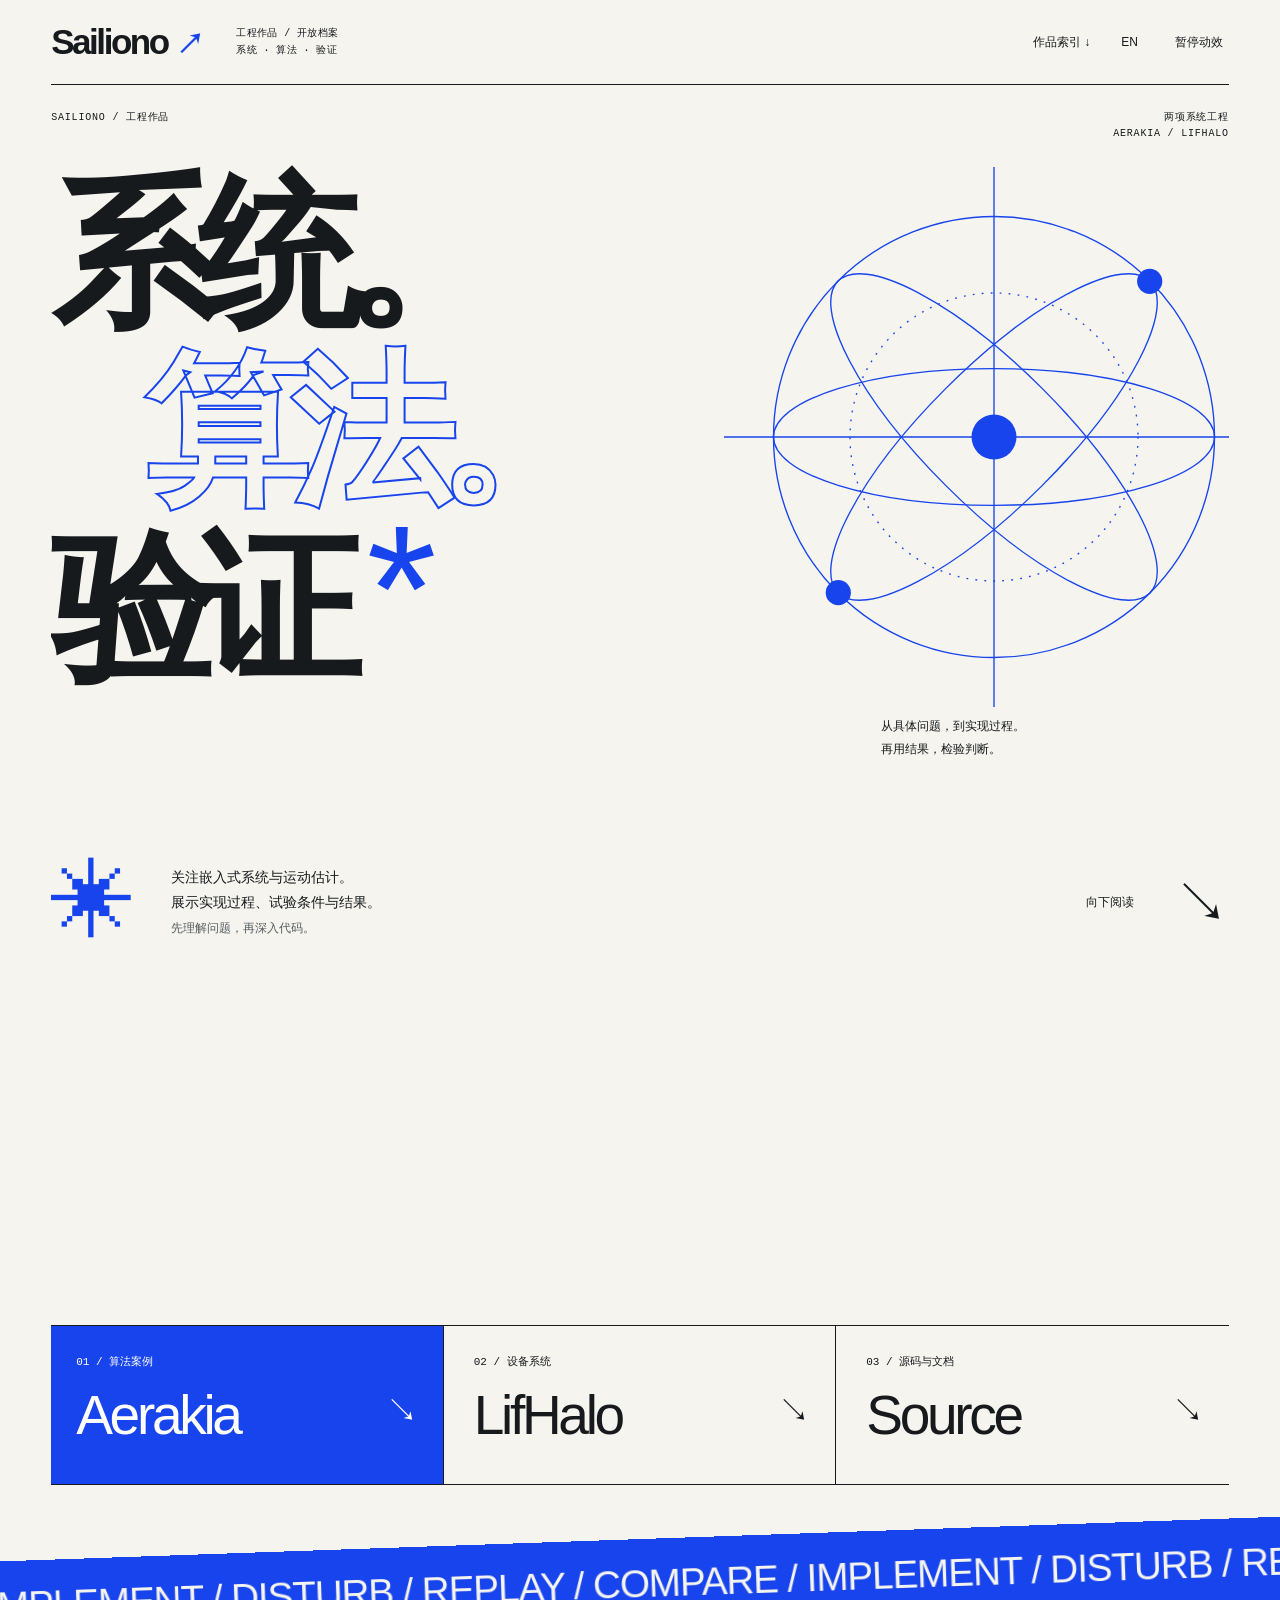
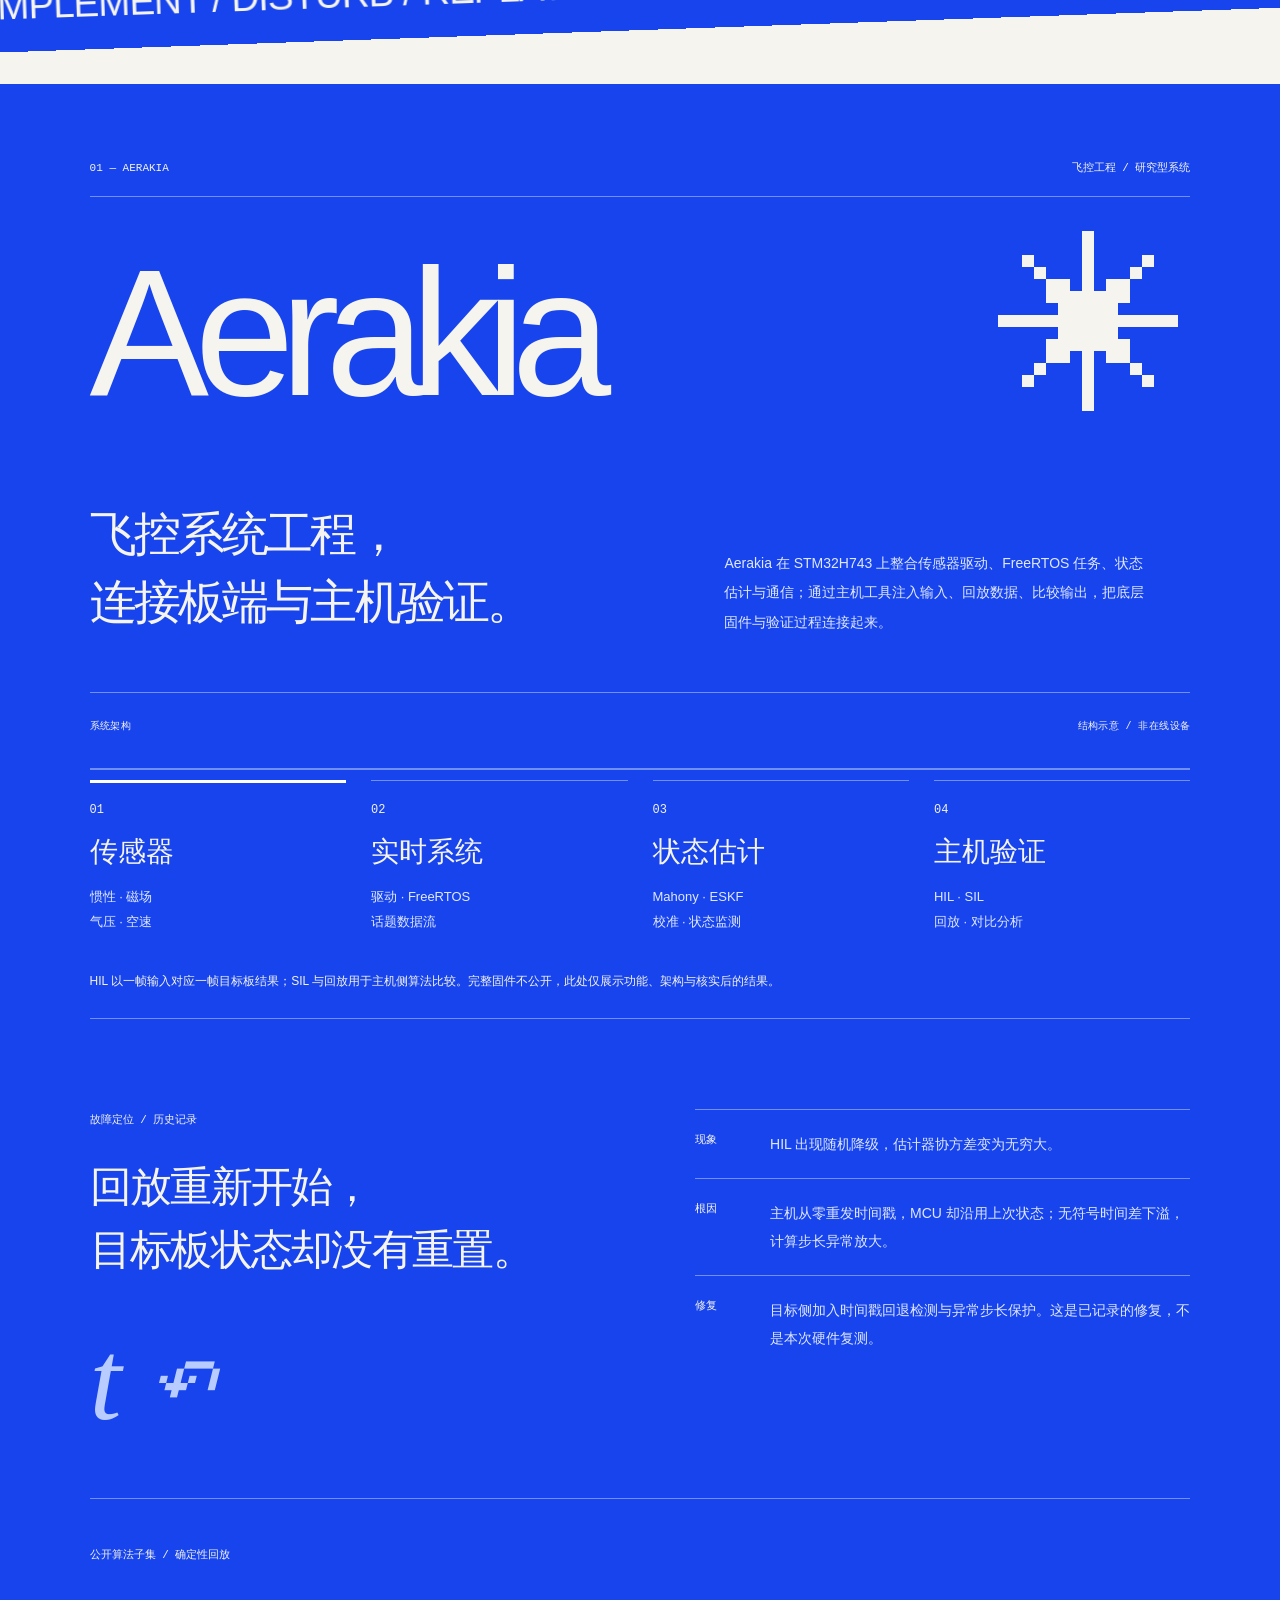
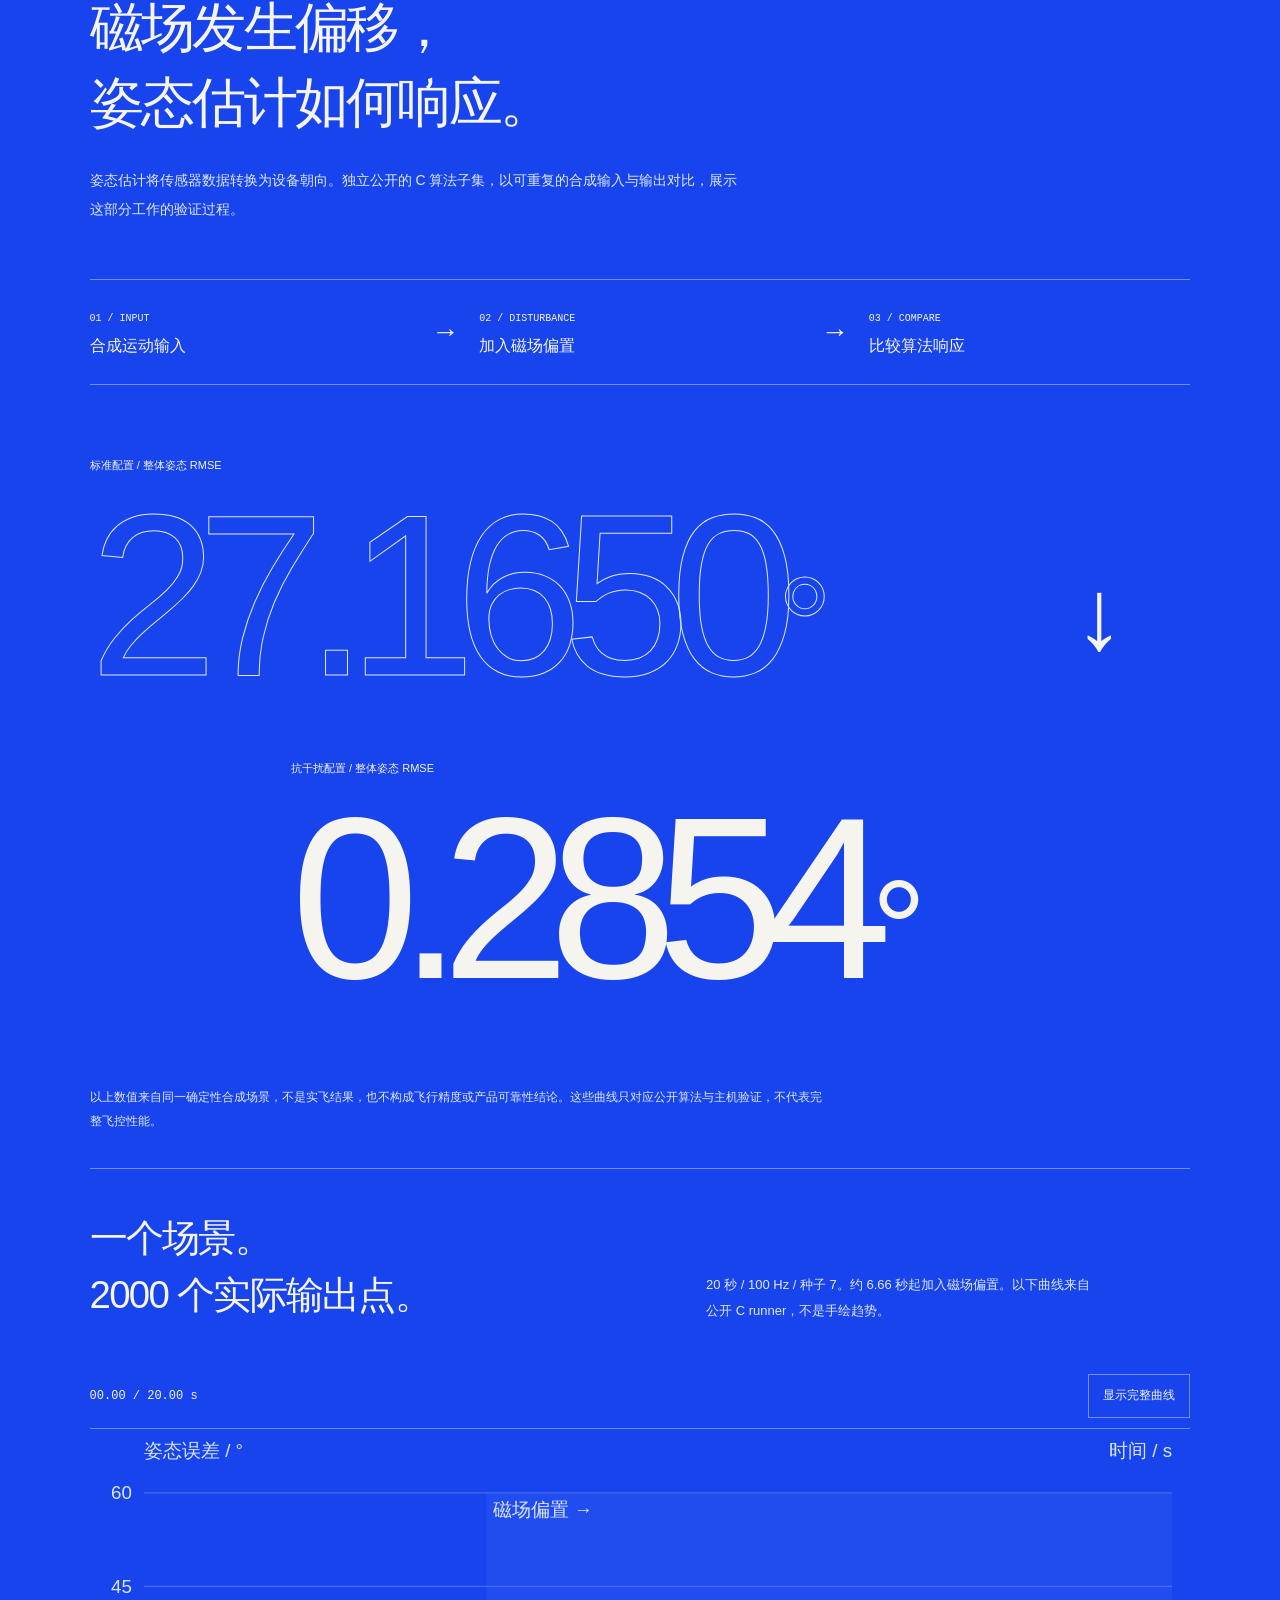
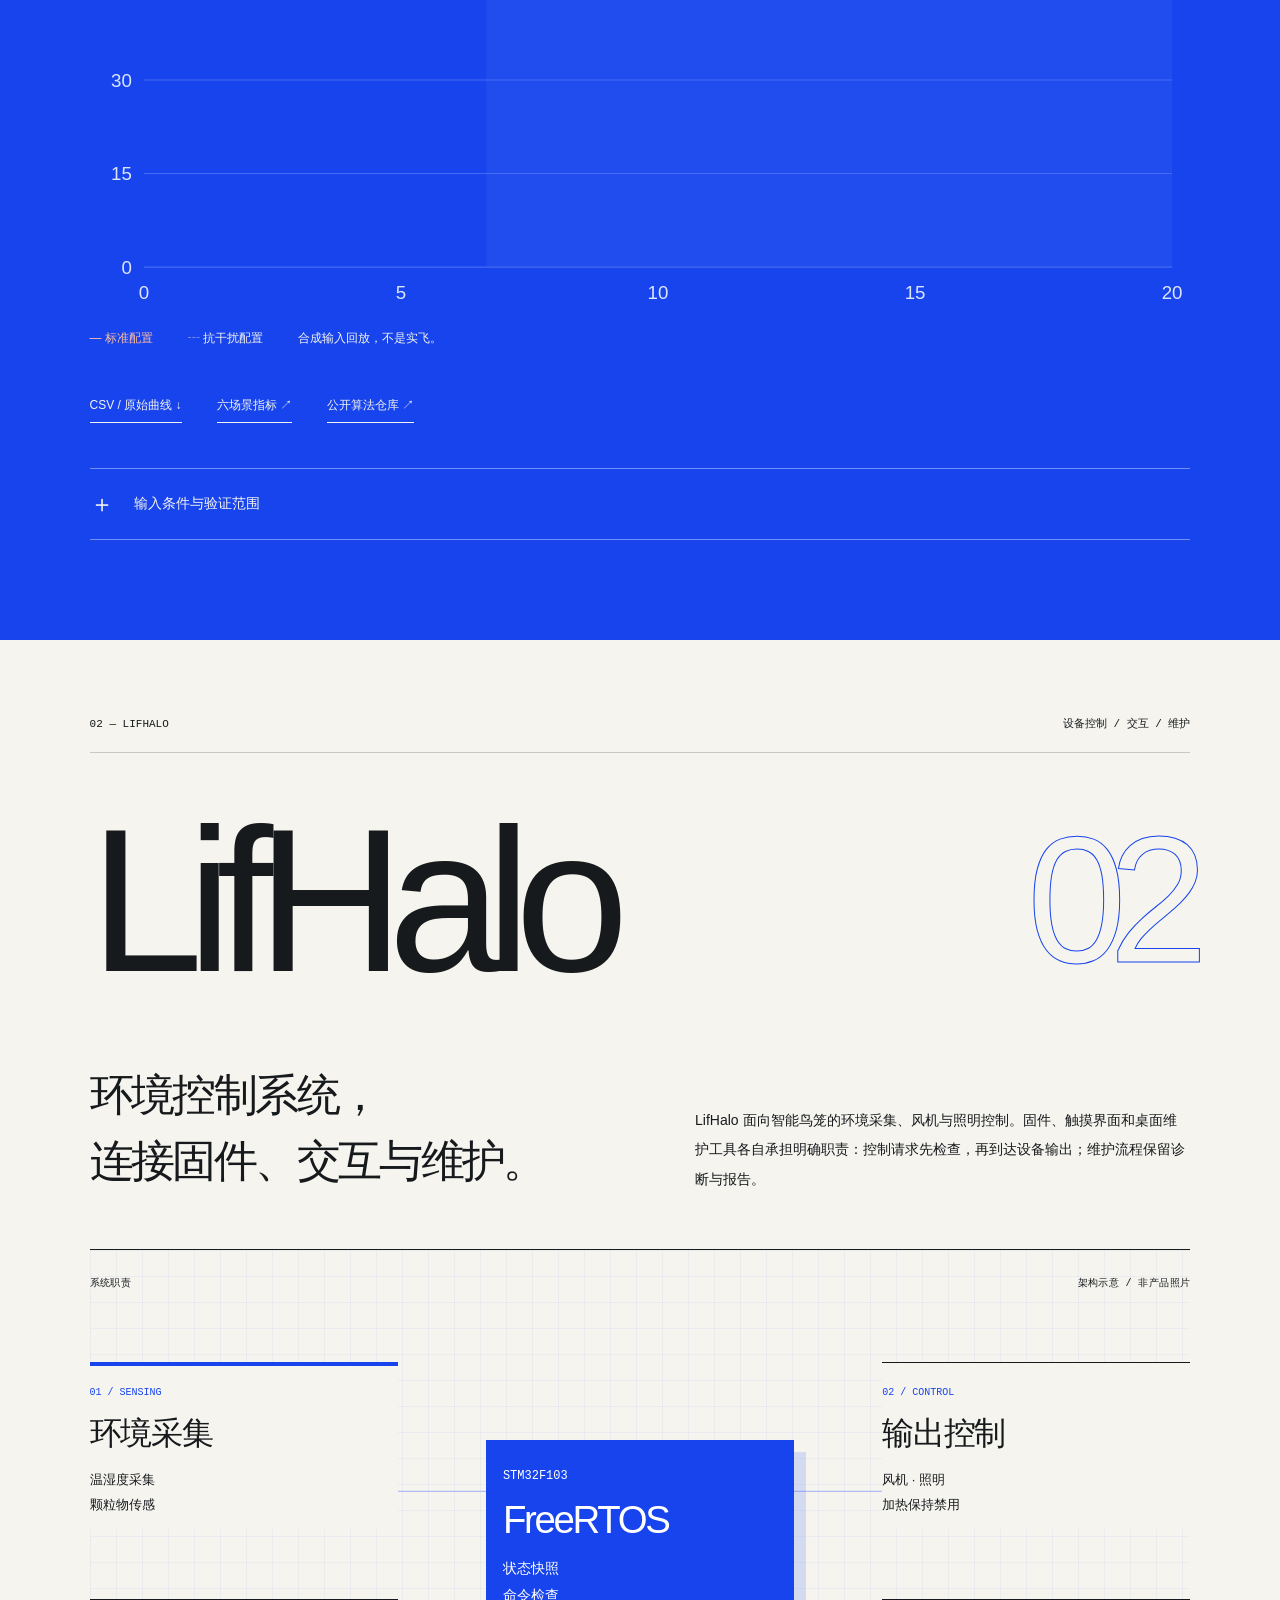
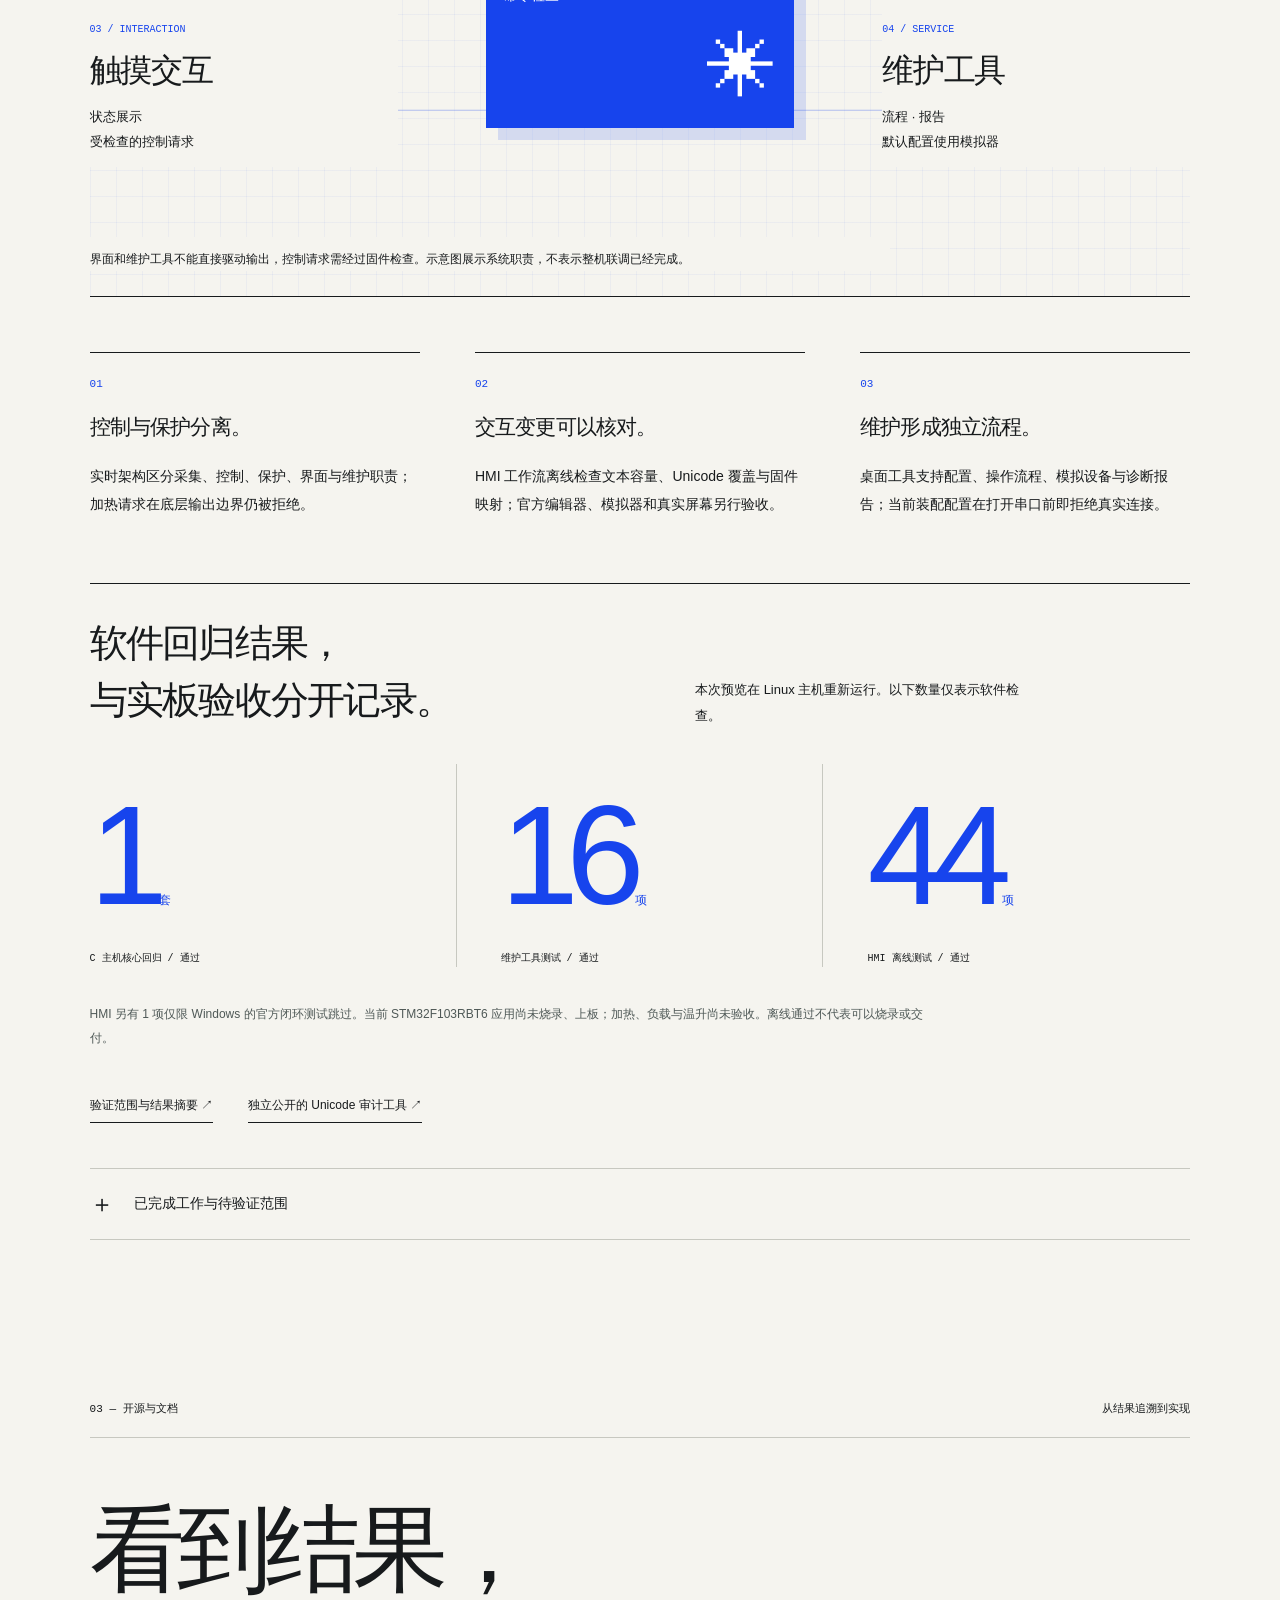
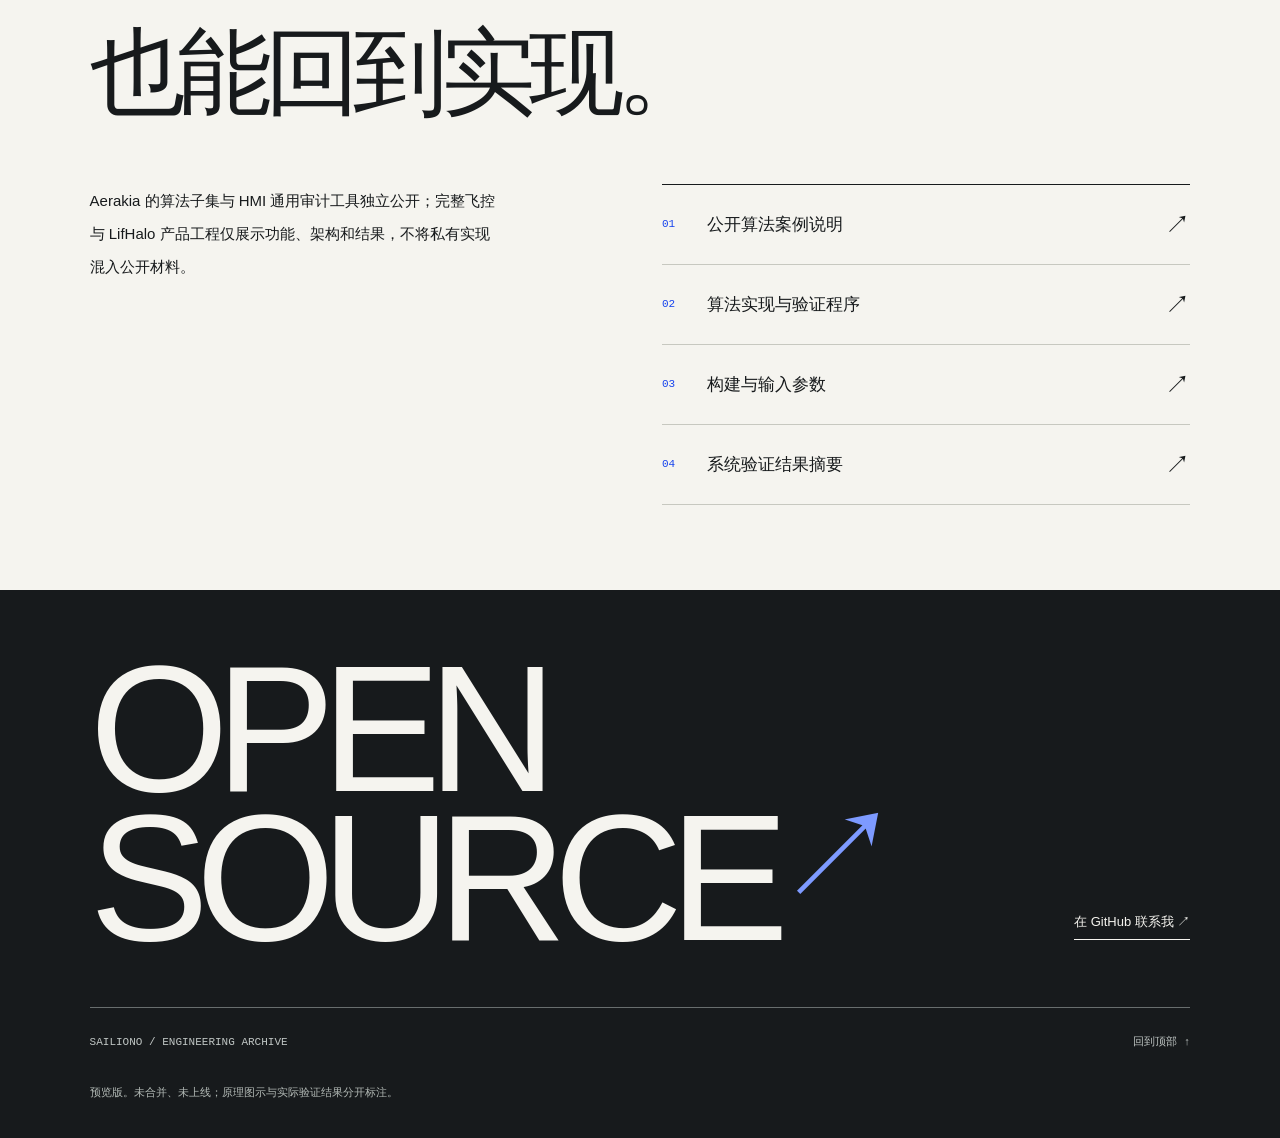
==== commit d494fc06: "Build selected B portfolio around Aerakia and LifHalo Co-Authored-By: Devin AI <158243242+devin-ai-i" ====
--- a/index.html
+++ b/index.html
@@ -1,2016 +1,819 @@
 <!doctype html>
 <html lang="zh-CN">
   <head>
-    <meta charset="utf-8" />
-    <meta name="viewport" content="width=device-width, initial-scale=1" />
-    <meta name="theme-color" content="#f5f4ee" />
+    <meta charset="UTF-8" />
+    <meta name="viewport" content="width=device-width,initial-scale=1" />
+    <meta name="theme-color" content="#1744ed" />
     <meta
       name="description"
-      content="Clark Cui 的嵌入式工程项目：RTK 基站硬件与固件、飞行估计算法及在研 Linux 相机平台。"
+      content="Sailiono 的工程作品：以公开算法、确定性回放和完整案例，展示从问题、实现到验证的具体工作。"
     />
-    <meta property="og:type" content="website" />
-    <meta property="og:title" content="Clark Cui — 嵌入式系统开发与算法验证" />
-    <meta
-      property="og:description"
-      content="Clark Cui 的嵌入式工程项目：RTK 基站硬件与固件、飞行估计算法及在研 Linux 相机平台。"
-    />
-    <meta property="og:url" content="https://sailiono.github.io/" />
-    <title>Clark Cui — 嵌入式系统开发与算法验证</title>
-    <link rel="icon" href="favicon.svg" type="image/svg+xml" />
-    <link rel="stylesheet" href="styles.css" />
-    <script src="script.js" defer></script>
+    <title>Sailiono — 系统、算法与验证</title>
+    <link rel="icon" href="favicon.svg" />
+    <link rel="stylesheet" href="directions/b.css" />
+    <script src="directions/b.js" defer></script>
   </head>
-  <body
-    class="home-page"
-    data-title-zh="Clark Cui — 嵌入式系统开发与算法验证"
-    data-title-en="Clark Cui — Embedded systems &amp; estimator validation"
-  >
-    <a class="skip-link" href="#main"
-      ><span class="" data-zh="跳到正文" data-en="Skip to content"
-        >跳到正文</span
-      ></a
+  <body id="top">
+    <a class="skip" href="#projects" data-en="Skip to selected work"
+      >跳到作品</a
     >
-    <div class="reading-progress" aria-hidden="true"></div>
-    <header class="site-header">
-      <div class="header-inner">
-        <a class="brand" href="index.html"
-          ><span class="brand-mark" aria-hidden="true">cc</span
-          ><span>Clark Cui <span class="brand-sub">/ Sailiono</span></span></a
+    <header>
+      <a class="wordmark" href="#top">Sailiono<span>↗</span></a>
+      <span
+        class="header-descriptor"
+        data-en="ENGINEERING ARCHIVE<br>SYSTEMS · ALGORITHMS · VALIDATION"
+        >工程作品 / 开放档案<br />系统 · 算法 · 验证</span
+      >
+      <nav aria-label="主导航" data-aria-en="Main navigation">
+        <a href="#projects" data-en="Explore ↓">作品索引 ↓</a>
+        <button
+          hidden
+          data-language
+          type="button"
+          aria-label="Switch to English"
         >
-        <nav
-          id="primary-nav"
-          aria-label="主导航"
-          data-aria-zh="主导航"
-          data-aria-en="Main navigation"
-        >
-          <a href="index.html#projects" class="nav-link"
-            ><span class="" data-zh="项目" data-en="Projects">项目</span
-            ><svg class="arrow" aria-hidden="true" viewBox="0 0 24 24">
-              <path d="M5 12h14m-6-6 6 6-6 6" /></svg></a
-          ><a href="index.html#method" class="nav-link"
-            ><span class="" data-zh="开源与文档" data-en="Source &amp; docs"
-              >开源与文档</span
-            ><svg class="arrow" aria-hidden="true" viewBox="0 0 24 24">
-              <path d="M5 12h14m-6-6 6 6-6 6" /></svg></a
-          ><a href="index.html#contact" class="nav-link"
-            ><span class="" data-zh="联系" data-en="Contact">联系</span
-            ><svg class="arrow" aria-hidden="true" viewBox="0 0 24 24">
-              <path d="M5 12h14m-6-6 6 6-6 6" /></svg
-          ></a>
-        </nav>
-        <div class="header-actions">
-          <button
-            class="motion-toggle"
-            type="button"
-            aria-pressed="true"
-            aria-label="暂停动效"
-          >
-            <svg viewBox="0 0 20 20" aria-hidden="true">
-              <circle cx="10" cy="10" r="7" />
-              <path class="pause-icon" d="M8 7v6m4-6v6" />
-              <path class="play-icon" d="m8 6 6 4-6 4Z" /></svg
-            ><span class="motion-label">动效</span></button
-          ><button
-            class="language-toggle"
-            type="button"
-            aria-label="Switch to English"
-            aria-pressed="true"
-          >
-            <span class="language-current">中文</span
-            ><span class="language-divider" aria-hidden="true">/</span
-            ><span class="language-other">EN</span></button
-          ><button
-            class="menu-toggle"
-            type="button"
-            aria-expanded="false"
-            aria-controls="primary-nav"
-            aria-label="打开菜单"
-          >
-            <span class="menu-lines" aria-hidden="true"></span
-            ><span class="" data-zh="菜单" data-en="Menu">菜单</span>
-          </button>
-        </div>
-      </div>
+          EN
+        </button>
+        <button hidden data-motion type="button" aria-pressed="false">
+          暂停动效
+        </button>
+      </nav>
     </header>
-    <main id="main">
-      <section class="hero wrap" id="top" aria-labelledby="hero-title">
-        <div class="hero-copy">
-          <p
-            class="eyebrow"
-            data-zh="CLARK CUI / 嵌入式开发"
-            data-en="CLARK CUI / EMBEDDED DEVELOPMENT"
-          >
-            CLARK CUI / 嵌入式开发
-          </p>
-          <h1 id="hero-title">
-            <span
-              class=""
-              data-zh="从硬件到软件"
-              data-en="From hardware to software"
-              >从硬件到软件</span
-            ><span
-              class="hero-emphasis"
-              data-zh="让设备完成实际工作"
-              data-en="Making devices work"
-              >让设备完成实际工作</span
-            >
-          </h1>
-          <p
-            class="hero-summary"
-            data-zh="我的工作围绕设备如何运行、通信与获取数据展开：从定位基站和信号接口，到飞行状态估计与相机平台。这里先介绍每个项目解决的问题，再展示实际代码、回放结果和调试记录。"
-            data-en="I work on how devices run, communicate and acquire data: positioning stations, signal interfaces, orientation estimation and camera platforms. Each project starts with its purpose, followed by actual code, replay results and engineering records."
-          >
-            我的工作围绕设备如何运行、通信与获取数据展开：从定位基站和信号接口，到飞行状态估计与相机平台。这里先介绍每个项目解决的问题，再展示实际代码、回放结果和调试记录。
-          </p>
-          <div class="hero-actions">
-            <a href="#projects" class="button button-primary"
-              ><span class="" data-zh="浏览项目" data-en="View projects"
-                >浏览项目</span
-              ><svg class="arrow" aria-hidden="true" viewBox="0 0 24 24">
-                <path d="M5 12h14m-6-6 6 6-6 6" /></svg></a
-            ><a
-              href="https://github.com/Sailiono"
-              class="text-link"
-              target="_blank"
-              rel="noopener noreferrer"
-              ><span class="" data-zh="查看 GitHub" data-en="View GitHub"
-                >查看 GitHub</span
-              ><svg class="arrow" aria-hidden="true" viewBox="0 0 24 24">
-                <path d="M5 12h14m-6-6 6 6-6 6" /></svg
-            ></a>
-          </div>
-          <p class="hero-note">
-            <span class="status-dot" aria-hidden="true"></span
-            ><span
-              class=""
-              data-zh="公开代码、技术文档与开发记录"
-              data-en="Source code, technical documentation and development records"
-              >公开代码、技术文档与开发记录</span
-            >
-          </p>
-        </div>
-        <figure class="hero-figure">
-          <div class="figure-top">
-            <span class="mono">DPINY / 01</span>
-            <span data-zh="设备结构示意" data-en="Device architecture"
-              >设备结构示意</span
-            >
-          </div>
-          <div class="hero-board">
-            <svg
-              class="hero-assembly"
-              viewBox="0 0 960 820"
-              fill="none"
-              aria-hidden="true"
-            >
-              <defs>
-                <linearGradient
-                  id="pcb-surface"
-                  x1="0"
-                  y1="0"
-                  x2="620"
-                  y2="460"
-                  gradientUnits="userSpaceOnUse"
+    <main>
+      <section class="poster" data-hero>
+        <div class="poster-stage">
+          <div class="poster-meta">
+            <span data-en="SAILIONO / SELECTED WORK">SAILIONO / 工程作品</span
+            ><span data-en="TWO SYSTEMS<br>AERAKIA / LIFHALO"
+              >两项系统工程<br />AERAKIA / LIFHALO</span
+            >
+          </div>
+          <div class="poster-main">
+            <h1>
+              <span data-en="Systems.">系统。</span
+              ><span class="outline" data-en="Algorithms.">算法。</span
+              ><span data-en="Validation<span class='blue-dot'>*</span>"
+                >验证<span class="blue-dot">*</span></span
+              >
+            </h1>
+            <figure
+              class="kinetic-mark"
+              aria-label="交叠坐标环的抽象图形，不代表实测姿态"
+              data-aria-en="Abstract coordinate rings, not a measured attitude"
+            >
+              <svg viewBox="0 0 600 600" aria-hidden="true">
+                <g
+                  class="orbit-lines"
+                  fill="none"
+                  stroke="currentColor"
+                  stroke-width="1.5"
                 >
-                  <stop stop-color="#50745a" />
-                  <stop offset=".55" stop-color="#264d3b" />
-                  <stop offset="1" stop-color="#173b2c" />
-                </linearGradient>
-                <linearGradient
-                  id="shield-surface"
-                  x1="280"
-                  y1="170"
-                  x2="490"
-                  y2="330"
-                  gradientUnits="userSpaceOnUse"
-                >
-                  <stop stop-color="#f0efdf" />
-                  <stop offset=".45" stop-color="#b9c4ad" />
-                  <stop offset="1" stop-color="#7e9282" />
-                </linearGradient>
-                <linearGradient id="port-surface" x1="0" y1="0" x2="1" y2="1">
-                  <stop stop-color="#f5d9a2" />
-                  <stop offset="1" stop-color="#b48347" />
-                </linearGradient>
-                <filter
-                  id="assembly-shadow"
-                  x="-40%"
-                  y="-60%"
-                  width="180%"
-                  height="240%"
-                >
-                  <feDropShadow
-                    dx="0"
-                    dy="26"
-                    stdDeviation="22"
-                    flood-color="#183526"
-                    flood-opacity=".22"
+                  <circle cx="300" cy="300" r="245" />
+                  <ellipse
+                    class="orbit-one"
+                    cx="300"
+                    cy="300"
+                    rx="245"
+                    ry="76"
+                    transform="rotate(45 300 300)"
                   />
-                </filter>
-              </defs>
-              <g class="hero-orbits" stroke="#abb7a0" stroke-width="1">
-                <ellipse
-                  cx="480"
-                  cy="425"
-                  rx="450"
-                  ry="265"
-                  transform="rotate(-17 480 425)"
-                />
-                <ellipse
-                  cx="480"
-                  cy="425"
-                  rx="393"
-                  ry="220"
-                  transform="rotate(-17 480 425)"
-                  stroke-dasharray="2 12"
-                />
-                <path
-                  d="M25 425h910M480 115v620"
-                  stroke-dasharray="4 12"
-                  opacity=".6"
-                />
-                <circle cx="881" cy="279" r="5" fill="#a16e3d" stroke="none" />
-                <circle cx="109" cy="602" r="4" fill="#a16e3d" stroke="none" />
-              </g>
-              <g class="assembly-schematic">
-                <g
-                  transform="matrix(.85 .35 -.75 .52 395 170)"
-                  stroke="#8b9f82"
-                >
-                  <rect
-                    x="10"
-                    y="10"
-                    width="600"
-                    height="450"
-                    rx="20"
-                    stroke-dasharray="6 9"
+                  <ellipse
+                    class="orbit-two"
+                    cx="300"
+                    cy="300"
+                    rx="245"
+                    ry="76"
+                    transform="rotate(-45 300 300)"
                   />
-                  <path
-                    d="M40 90h520M40 170h520M40 250h520M40 330h520M110 35v400M210 35v400M310 35v400M410 35v400M510 35v400"
-                    opacity=".32"
-                  />
-                  <path
-                    d="M85 310h135V150h155v110h150M190 95h120v70h170"
-                    stroke="#a16e3d"
-                  />
-                </g>
-              </g>
-              <g class="assembly-base" filter="url(#assembly-shadow)">
-                <g transform="matrix(.85 .35 -.75 .52 395 170)">
-                  <rect
-                    x="10"
-                    y="24"
-                    width="600"
-                    height="450"
-                    rx="20"
-                    fill="#142f22"
-                    stroke="#233f2b"
-                    stroke-width="3"
-                  />
-                  <rect
-                    x="10"
-                    y="10"
-                    width="600"
-                    height="450"
-                    rx="20"
-                    fill="url(#pcb-surface)"
-                    stroke="#78947a"
-                    stroke-width="2"
-                  />
-                  <rect
-                    x="28"
-                    y="28"
-                    width="564"
-                    height="414"
-                    rx="10"
-                    stroke="#90ab83"
-                    stroke-opacity=".45"
-                  />
-                  <g fill="#d3b477" stroke="#162f23" stroke-width="5">
-                    <circle cx="44" cy="44" r="12" />
-                    <circle cx="576" cy="44" r="12" />
-                    <circle cx="44" cy="426" r="12" />
-                    <circle cx="576" cy="426" r="12" />
-                  </g>
-                  <g stroke="#6b926f" stroke-width="2">
-                    <path
-                      d="M80 300h90V145h95m-185 160v70h220V255m-85-50v30h290V105m-105 65h130v180H300m20 80h200V220"
-                    />
-                    <path
-                      d="M60 100h35v160h70m-85 60h60v80h330m-35-300v-35H280v70m-5 200v60h160v-60"
-                    />
-                    <path
-                      d="M250 80h150m-150 8h150m-150 8h150M65 220h45m-45 8h45m-45 8h45"
-                    />
-                  </g>
-                  <g class="flow-line" stroke="#dfbe7d" stroke-width="3">
-                    <path d="M80 300h90V145h95" />
-                    <path d="M215 205v30h290V105" />
-                    <path d="M400 170h130v180H300" />
-                  </g>
-                  <g fill="#9aaf87">
-                    <circle cx="170" cy="235" r="4" />
-                    <circle cx="530" cy="170" r="4" />
-                    <circle cx="300" cy="350" r="4" />
-                    <circle cx="505" cy="105" r="4" />
-                  </g>
-                  <g fill="#172f22" stroke="#8fa486">
-                    <rect x="72" y="103" width="30" height="50" />
-                    <rect x="72" y="169" width="30" height="20" />
-                    <rect x="235" y="360" width="45" height="20" />
-                    <rect x="345" y="363" width="45" height="20" />
-                    <rect x="454" y="350" width="37" height="26" />
-                    <rect x="458" y="390" width="33" height="16" />
-                  </g>
-                  <g fill="#e5d8ae">
-                    <path
-                      d="M150 112h12v8h-12zm0 18h12v8h-12zm0 18h12v8h-12zm0 18h12v8h-12zM266 112h12v8h-12zm0 18h12v8h-12zm0 18h12v8h-12zm0 18h12v8h-12z"
-                    />
-                    <rect x="117" y="367" width="50" height="18" />
-                    <rect x="117" y="395" width="50" height="10" />
-                  </g>
-                  <g class="svg-label" fill="#c4d0af" font-size="11">
-                    <text x="325" y="65">DPINY / RTK BASE STATION</text>
-                    <text x="323" y="417">POWER / CONTROL / RTCM</text>
-                    <text x="63" y="413">ISOLATED</text>
-                  </g>
+                  <ellipse cx="300" cy="300" rx="245" ry="76" />
                   <circle
-                    class="board-led"
-                    cx="210"
-                    cy="395"
-                    r="5"
-                    fill="#f6cc77"
-                  />
-                </g>
-              </g>
-              <g class="assembly-components">
-                <g transform="matrix(.85 .35 -.75 .52 395 170)">
-                  <rect
-                    x="165"
-                    y="100"
-                    width="101"
-                    height="106"
-                    rx="5"
-                    fill="#11291e"
-                  />
-                  <rect
-                    x="165"
-                    y="88"
-                    width="101"
-                    height="106"
-                    rx="5"
-                    fill="#1b3025"
-                    stroke="#9aa88e"
-                  />
-                  <path d="M179 105h73v73h-73z" stroke="#5c7360" />
-                  <g
-                    class="svg-label"
-                    fill="#e1e7cc"
-                    text-anchor="middle"
-                    font-size="10"
-                  >
-                    <text x="215" y="136">STM32F407</text>
-                    <text x="215" y="157">CORTEX-M4</text>
-                  </g>
-                  <rect
-                    x="300"
-                    y="185"
-                    width="192"
-                    height="160"
-                    rx="7"
-                    fill="#586d5e"
-                    stroke="#a4b09a"
-                  />
-                  <rect
-                    x="300"
-                    y="166"
-                    width="192"
-                    height="160"
-                    rx="7"
-                    fill="url(#shield-surface)"
-                    stroke="#e4e5cf"
-                    stroke-width="2"
-                  />
-                  <rect
-                    x="314"
-                    y="180"
-                    width="164"
-                    height="132"
-                    rx="4"
-                    stroke="#70856e"
-                  />
-                  <g class="svg-label" fill="#304c38" text-anchor="middle">
-                    <text x="396" y="230" font-size="26">UM982</text>
-                    <text x="396" y="254" font-size="11">GNSS / RTCM</text>
-                    <text x="396" y="289" font-size="9">
-                      HIGH PRECISION POSITIONING
-                    </text>
-                  </g>
-                  <g
-                    fill="url(#port-surface)"
-                    stroke="#947044"
-                    stroke-width="2"
-                  >
-                    <rect x="15" y="266" width="98" height="66" rx="4" />
-                    <rect x="528" y="88" width="72" height="74" rx="4" />
-                    <rect x="528" y="189" width="72" height="74" rx="4" />
-                    <rect x="440" y="14" width="76" height="42" rx="3" />
-                  </g>
-                  <g fill="#1f3728">
-                    <rect x="14" y="278" width="16" height="42" />
-                    <rect x="579" y="103" width="20" height="42" />
-                    <rect x="579" y="204" width="20" height="42" />
-                    <rect x="453" y="14" width="49" height="13" />
-                  </g>
-                  <g stroke="#f2deb0" stroke-width="3">
-                    <path
-                      d="M545 100v50m12-50v50M545 201v50m12-50v50M42 280h54m-54 13h54m-54 13h54"
-                    />
-                  </g>
-                </g>
-                <g class="assembly-callouts" stroke="#829578" stroke-width="1">
-                  <path d="M130 180h120L473 318" />
-                  <path d="M680 137h110v130L550 438" />
-                  <path d="M95 545h110L225 348" />
-                  <path d="M657 588h160V463l-14-22m14 22-90 31" />
-                  <g
-                    class="svg-label"
-                    fill="#38503a"
-                    stroke="none"
-                    font-size="12"
-                  >
-                    <text x="130" y="163">STM32F407</text>
-                    <text x="680" y="120">UM982 / GNSS</text>
-                    <text x="95" y="571">ISOLATED POWER</text>
-                    <text x="657" y="614">DUAL RS-422</text>
-                  </g>
-                  <g fill="#a16e3d" stroke="none">
-                    <circle cx="473" cy="318" r="3" />
-                    <circle cx="550" cy="438" r="3" />
-                    <circle cx="225" cy="348" r="3" />
-                    <circle cx="803" cy="441" r="3" />
-                    <circle cx="727" cy="494" r="3" />
-                  </g>
-                </g>
-              </g>
-            </svg>
-          </div>
-          <figcaption>
-            <span
-              data-zh="dpiny 简化结构图，非实物照片。"
-              data-en="Simplified dpiny architecture, not a hardware photograph."
-              >dpiny 简化结构图，非实物照片。</span
-            >
-          </figcaption>
-          <div class="figure-bottom">
-            <span>STM32F407 + UM982</span
-            ><span class="scroll-cue" aria-hidden="true">↓</span>
-          </div>
-        </figure>
-      </section>
-      <section
-        class="project-story wrap"
-        id="projects"
-        aria-labelledby="projects-title"
-      >
-        <div class="section-heading reveal">
-          <div>
-            <p class="eyebrow" data-zh="01 / 项目" data-en="01 / Projects">
-              01 / 项目
-            </p>
-            <h2 id="projects-title">
-              <span class="" data-zh="代表项目" data-en="Selected projects"
-                >代表项目</span
-              >
-            </h2>
-          </div>
-          <p
-            class="section-summary"
-            data-zh="一条主线是设备：整合供电、定位模块和维护软件。另一条是算法：在干扰与异常输入下估计设备的朝向。以下两个项目，分别展示系统实现和算法验证。"
-            data-en="One focus is devices: bringing power, positioning and maintenance software together. The other is algorithms: estimating orientation under interference and abnormal inputs. Two projects show the implementation and validation behind that work."
-          >
-            一条主线是设备：整合供电、定位模块和维护软件。另一条是算法：在干扰与异常输入下估计设备的朝向。以下两个项目，分别展示系统实现和算法验证。
-          </p>
-        </div>
-        <nav
-          class="project-jump"
-          aria-label="选择项目"
-          data-aria-zh="选择项目"
-          data-aria-en="Choose a project"
-        >
-          <a href="#dpiny-summary"
-            ><span data-zh="01 定位设备" data-en="01 Positioning device"
-              >01 定位设备</span
-            ></a
-          ><a href="#aerakia-summary"
-            ><span data-zh="02 飞行状态估计" data-en="02 Orientation estimation"
-              >02 飞行状态估计</span
-            ></a
-          ><a href="#splicia-summary"
-            ><span data-zh="在研 Splicia" data-en="In progress: Splicia"
-              >在研 Splicia</span
-            ></a
-          >
-        </nav>
-        <div class="story-layout">
-          <figure class="story-visual" id="system-illustrations">
-            <div class="stage-top">
-              <span
-                class="mono"
-                data-zh="工程工作台 / 02 项目"
-                data-en="WORKBENCH / TWO STUDIES"
-                >工程工作台 / 02 项目</span
-              >
-              <span class="stage-count mono" aria-hidden="true">01 — 02</span>
-            </div>
-            <div class="story-stage" aria-hidden="true">
-              <div class="visual-scene is-active" data-scene-visual="0">
-                <svg
-                  class="project-diagram"
-                  viewBox="0 0 640 470"
-                  fill="none"
-                  aria-hidden="true"
-                >
-                  <g class="board-shadow">
-                    <rect
-                      x="80"
-                      y="65"
-                      width="480"
-                      height="330"
-                      rx="20"
-                      fill="#294d3e"
-                    />
-                    <path
-                      d="M95 90h450M95 370h450"
-                      stroke="#a9c5ad"
-                      opacity=".3"
-                    />
-                    <g fill="#e9e6d6">
-                      <circle cx="102" cy="88" r="5" />
-                      <circle cx="538" cy="88" r="5" />
-                      <circle cx="102" cy="372" r="5" />
-                      <circle cx="538" cy="372" r="5" />
-                    </g>
-                    <g stroke="#719581" stroke-width="2">
-                      <path
-                        d="M145 165h68v-25h62m-130 25v145h130m60-130v75m50 55h70v-140h38m-38 140v38h38"
-                      />
-                      <path d="M335 125v-25h118" />
-                    </g>
-                    <g class="flow-line" stroke="#d5b57a" stroke-width="3">
-                      <path d="M145 165h68v-25h62" />
-                      <path d="M145 165v145h130" />
-                      <path d="M335 180v75" />
-                      <path d="M385 310h70v-140h38m-38 140v38h38" />
-                    </g>
-                    <path
-                      class="progress-draw"
-                      pathLength="1"
-                      d="M145 165h68v-25h62m60 40v75m50 55h70v-140h38m-38 140v38h38"
-                      stroke="#f4e2b4"
-                      stroke-width="4"
-                    />
-                    <g fill="#18382d" stroke="#9ebba3">
-                      <rect x="275" y="110" width="120" height="70" rx="3" />
-                      <rect x="275" y="255" width="110" height="95" rx="3" />
-                    </g>
-                    <g fill="#ddc798">
-                      <rect x="115" y="143" width="45" height="44" rx="2" />
-                      <rect x="493" y="145" width="40" height="50" rx="2" />
-                      <rect x="493" y="325" width="40" height="48" rx="2" />
-                      <rect x="450" y="91" width="58" height="22" rx="2" />
-                    </g>
-                    <g stroke="#cfddc8" stroke-width="3">
-                      <path
-                        d="M290 100v10m15-10v10m15-10v10m15-10v10m15-10v10m15-10v10m15-10v10M290 180v10m15-10v10m15-10v10m15-10v10m15-10v10m15-10v10m15-10v10"
-                      />
-                    </g>
-                    <g class="svg-label" fill="#e8efdc" text-anchor="middle">
-                      <text x="335" y="143">STM32F407</text>
-                      <text x="335" y="163" font-size="10">FIRMWARE</text>
-                      <text x="330" y="297">UM982</text>
-                      <text x="330" y="320" font-size="11">GNSS / RTCM</text>
-                    </g>
-                    <g class="svg-label" fill="#244333">
-                      <text x="115" y="211" fill="#e8efdc">24 V</text>
-                      <text x="466" y="219" fill="#e8efdc">RS-422 / A</text>
-                      <text x="466" y="310" fill="#e8efdc">RS-422 / B</text>
-                      <text x="450" y="80" fill="#e8efdc">USB / DEBUG</text>
-                    </g>
-                    <circle
-                      class="board-led"
-                      cx="240"
-                      cy="348"
-                      r="5"
-                      fill="#dabb7c"
-                    />
-                  </g>
-                  <text class="svg-label" x="80" y="435" fill="currentColor">
-                    01 / POWER → FIRMWARE → INTERFACES
-                  </text>
-                </svg>
-              </div>
-              <div class="visual-scene" data-scene-visual="1">
-                <svg
-                  class="project-diagram"
-                  viewBox="0 0 640 470"
-                  fill="none"
-                  aria-hidden="true"
-                >
-                  <g stroke="#adb9a7">
-                    <path
-                      d="M110 350h420M150 100v290M110 300h420M110 250h420M110 200h420M110 150h420"
-                      opacity=".5"
-                    />
-                    <path d="M320 94v280M180 234h280" stroke-dasharray="4 8" />
-                  </g>
-                  <circle cx="320" cy="234" r="108" stroke="#809a81" />
-                  <circle
-                    cx="320"
-                    cy="234"
-                    r="78"
-                    stroke="#b9c5af"
+                    class="orbit-dashes"
+                    cx="300"
+                    cy="300"
+                    r="160"
                     stroke-dasharray="2 8"
                   />
-                  <g class="replay-arm" stroke="#32583f" stroke-width="2">
-                    <path d="M230 234h180M320 144v180" />
-                    <path
-                      d="m320 168 13 26h-26Z"
-                      fill="#b17b49"
-                      stroke="none"
-                    />
-                    <path
-                      d="m260 255 60-50 60 50-60-16Z"
-                      fill="#47664d"
-                      fill-opacity=".12"
-                    />
-                  </g>
-                  <circle cx="320" cy="234" r="5" fill="#b17b49" />
-                  <path
-                    d="M140 360c40-65 80 40 120-5s80-50 120-10 80-40 120-9"
-                    stroke="#9dae99"
-                    stroke-width="2"
-                  />
-                  <path
-                    class="progress-draw"
-                    pathLength="1"
-                    d="M140 360c40-65 80 40 120-5s80-50 120-10 80-40 120-9"
-                    stroke="#b17b49"
-                    stroke-width="3"
-                  />
-                  <g class="replay-cursor">
-                    <path d="M140 105v285" stroke="#b17b49" opacity=".7" />
-                    <rect
-                      x="129"
-                      y="382"
-                      width="22"
-                      height="5"
-                      fill="#b17b49"
-                    />
-                  </g>
-                  <g class="svg-label" fill="currentColor">
-                    <text x="82" y="73">SAME INPUT / DIFFERENT ESTIMATORS</text>
-                    <text x="177" y="425">CSV</text>
-                    <text x="288" y="425">MAHONY</text>
-                    <text x="421" y="425">ESKF</text>
-                  </g>
-                </svg>
-              </div>
-            </div>
-            <div
-              class="scene-nav"
-              role="group"
-              aria-label="项目示意"
-              data-aria-zh="项目示意"
-              data-aria-en="Project illustrations"
-            >
-              <button type="button" data-scene-link="0" aria-pressed="true">
-                <span class="mono">01</span>dpiny</button
-              ><button type="button" data-scene-link="1" aria-pressed="false">
-                <span class="mono">02</span>Aerakia
-              </button>
-            </div>
-            <div class="chapter-progress" aria-hidden="true"><i></i></div>
-            <figcaption>
-              <span
-                class=""
-                data-zh="项目原理示意；动画不代表实测信号或性能结果。"
-                data-en="Conceptual project illustrations; animations do not represent measured signals or performance."
-                >项目原理示意；动画不代表实测信号或性能结果。</span
+                  <path d="M0 300h600M300 0v600" />
+                </g>
+                <g class="orbit-nodes" fill="currentColor">
+                  <circle cx="473" cy="127" r="14" />
+                  <circle cx="127" cy="473" r="14" />
+                  <circle cx="300" cy="300" r="25" />
+                </g>
+              </svg>
+              <figcaption
+                data-en="From a question, to implementation.<br>Then back to the result."
               >
-            </figcaption>
-          </figure>
-          <div class="chapter-list">
-            <article
-              class="project-chapter is-active"
-              data-scene="0"
-              id="dpiny-summary"
-            >
-              <div class="project-lead">
-                <div class="chapter-kicker">
-                  <span class="chapter-number mono">01</span
-                  ><span
-                    class=""
-                    data-zh="GNSS / RTK 基站"
-                    data-en="GNSS / RTK base station"
-                    >GNSS / RTK 基站</span
-                  >
-                </div>
-                <p class="project-name">dpiny</p>
-                <h3
-                  data-zh="把定位模块做成可维护的基站设备"
-                  data-en="Making a positioning module into a maintainable base station"
-                >
-                  把定位模块做成可维护的基站设备
-                </h3>
-                <p
-                  class="project-description"
-                  data-zh="基站向其他定位设备发送参考数据，供它们修正定位结果。dpiny 围绕这一用途整合供电、双路输出和维护软件；除了发送数据，还要能够配置、诊断和从重启中恢复。"
-                  data-en="A base station sends reference data that other positioning devices use to correct their results. dpiny integrates power, dual outputs and maintenance software for that purpose, making the device configurable and diagnosable as well as able to transmit data and recover after reset."
-                >
-                  基站向其他定位设备发送参考数据，供它们修正定位结果。dpiny
-                  围绕这一用途整合供电、双路输出和维护软件；除了发送数据，还要能够配置、诊断和从重启中恢复。
-                </p>
-                <dl class="case-decisions">
-                  <div>
-                    <dt data-zh="关键难点" data-en="Challenge">关键难点</dt>
-                    <dd
-                      data-zh="设备重启后，电脑上仍可能显示端口，但配置指令没有回应。"
-                      data-en="After a reset, the computer may still show a port even though configuration commands receive no response."
-                    >
-                      设备重启后，电脑上仍可能显示端口，但配置指令没有回应。
-                    </dd>
-                  </div>
-                  <div>
-                    <dt data-zh="具体处理" data-en="Approach">具体处理</dt>
-                    <dd
-                      data-zh="把重启前后能否响应纳入自动检查，并与构建、烧录和输出数据校验一起回归。"
-                      data-en="Check responses before and after reset, alongside build, flash and output-data integrity checks."
-                    >
-                      把重启前后能否响应纳入自动检查，并与构建、烧录和输出数据校验一起回归。
-                    </dd>
-                  </div>
-                </dl>
-                <p
-                  class="case-boundary"
-                  data-zh="已公开固件、工具与历史台架记录；这里展示记录复核，不是本次硬件复测。"
-                  data-en="Firmware, tools and historical bench records are public. This is a review of those records, not a new hardware test."
-                >
-                  已公开固件、工具与历史台架记录；这里展示记录复核，不是本次硬件复测。
-                </p>
-              </div>
-              <figure class="project-evidence">
-                <div class="evidence-heading">
-                  <p
-                    class="evidence-label"
-                    data-zh="真实材料 / 历史台架记录"
-                    data-en="Evidence / historical bench record"
-                  >
-                    真实材料 / 历史台架记录
-                  </p>
-                  <h4
-                    data-zh="重启之后，维护通道能否恢复？"
-                    data-en="Does the maintenance connection recover after reset?"
-                  >
-                    重启之后，维护通道能否恢复？
-                  </h4>
-                </div>
-                <ol class="bench-checks" role="list">
-                  <li>
-                    <span class="mono">01</span>
-                    <div>
-                      <strong data-zh="构建与烧录" data-en="Build &amp; flash"
-                        >构建与烧录</strong
-                      >
-                      <p
-                        data-zh="固件构建、写入与校验通过"
-                        data-en="Firmware built, flashed and verified"
-                      >
-                        固件构建、写入与校验通过
-                      </p>
-                    </div>
-                    <span class="record-pass">PASS</span>
-                  </li>
-                  <li>
-                    <span class="mono">02</span>
-                    <div>
-                      <strong
-                        data-zh="重启前可配置"
-                        data-en="Responds before reset"
-                        >重启前可配置</strong
-                      >
-                      <p
-                        data-zh="配置终端响应版本查询"
-                        data-en="The configuration shell answers a version query"
-                      >
-                        配置终端响应版本查询
-                      </p>
-                    </div>
-                    <span class="record-pass">PASS</span>
-                  </li>
-                  <li>
-                    <span class="mono">03</span>
-                    <div>
-                      <strong
-                        data-zh="重启后恢复"
-                        data-en="Recovers after reset"
-                        >重启后恢复</strong
-                      >
-                      <p
-                        data-zh="再次查询仍获得版本信息"
-                        data-en="The version query responds again after reset"
-                      >
-                        再次查询仍获得版本信息
-                      </p>
-                    </div>
-                    <span class="record-pass">PASS</span>
-                  </li>
-                  <li>
-                    <span class="mono">04</span>
-                    <div>
-                      <strong data-zh="输出数据校验" data-en="Output integrity"
-                        >输出数据校验</strong
-                      >
-                      <p
-                        data-zh="6 秒采集：28 帧通过校验，0 帧失败"
-                        data-en="6-second capture: 28 CRC-valid frames, 0 CRC failures"
-                      >
-                        6 秒采集：28 帧通过校验，0 帧失败
-                      </p>
-                    </div>
-                    <span class="record-pass">PASS</span>
-                  </li>
-                </ol>
-                <div class="record-excerpt">
-                  <p
-                    data-zh="公开日志摘录 · 非实时终端"
-                    data-en="Public log excerpt · not a live terminal"
-                  >
-                    公开日志摘录 · 非实时终端
-                  </p>
-                  <pre><code>PASS: USB CDC shell responded (before software reset)
-&gt;&gt; reset
-PASS: USB CDC shell responded (after software reset)
-PASS: USB CDC recovered after software reset</code></pre>
-                </div>
-                <figcaption>
-                  <span
-                    data-zh="2026-05-20 公开台架记录。参考固件 eb47ff1；结论限于这一轮记录和采集条件，不代表长期稳定性或定位精度认证。"
-                    data-en="Public bench record from 2026-05-20, reference firmware eb47ff1. Results apply only to this run and its conditions, not long-term reliability or positioning certification."
-                    >2026-05-20 公开台架记录。参考固件
-                    eb47ff1；结论限于这一轮记录和采集条件，不代表长期稳定性或定位精度认证。</span
-                  >
-                </figcaption>
-              </figure>
-              <details class="technical-notes">
-                <summary>
-                  <span
-                    data-zh="实现细节、测试条件与原始资料"
-                    data-en="Implementation, test conditions and source material"
-                    >实现细节、测试条件与原始资料</span
-                  >
-                </summary>
-                <div class="technical-content">
-                  <div class="project-details">
-                    <h4 data-zh="系统组成" data-en="System components">
-                      系统组成
-                    </h4>
-                    <ul class="project-system" role="list">
-                      <li>
-                        <strong>UM982</strong
-                        ><span
-                          data-zh="定位与差分数据"
-                          data-en="Positioning &amp; corrections"
-                          >定位与差分数据</span
-                        >
-                      </li>
-                      <li>
-                        <strong>STM32F407</strong
-                        ><span
-                          data-zh="配置与状态管理"
-                          data-en="Configuration &amp; status"
-                          >配置与状态管理</span
-                        >
-                      </li>
-                      <li>
-                        <strong>RS-422 / USB</strong
-                        ><span
-                          data-zh="数据与维护接口"
-                          data-en="Data &amp; maintenance"
-                          >数据与维护接口</span
-                        >
-                      </li>
-                    </ul>
-                    <h4 data-zh="实现特点" data-en="Implementation decisions">
-                      实现特点
-                    </h4>
-                    <dl class="project-feature-list">
-                      <div>
-                        <dt data-zh="接口分工" data-en="Separate interfaces">
-                          接口分工
-                        </dt>
-                        <dd
-                          data-zh="双路 RS-422 承载 RTCM 数据，USB CDC 提供配置与诊断入口，将外部数据链路与本地维护分开。"
-                          data-en="Dual RS-422 carries RTCM data, while USB CDC provides configuration and diagnostics, separating the external data link from local maintenance."
-                        >
-                          双路 RS-422 承载 RTCM 数据，USB CDC
-                          提供配置与诊断入口，将外部数据链路与本地维护分开。
-                        </dd>
-                      </div>
-                      <div>
-                        <dt
-                          data-zh="数据与故障检查"
-                          data-en="Data &amp; fault checks"
-                        >
-                          数据与故障检查
-                        </dt>
-                        <dd
-                          data-zh="按消息类型和 CRC 检查 RTCM 数据流；结合 SWD 寄存器读取与串口日志，定位外设状态及复位问题。"
-                          data-en="RTCM inspection checks message types and CRCs. SWD register reads and serial logs help diagnose peripheral state and reset problems."
-                        >
-                          按消息类型和 CRC 检查 RTCM 数据流；结合 SWD
-                          寄存器读取与串口日志，定位外设状态及复位问题。
-                        </dd>
-                      </div>
-                      <div>
-                        <dt data-zh="调试工作流" data-en="Debugging workflow">
-                          调试工作流
-                        </dt>
-                        <dd
-                          data-zh="将构建、烧录、测试和记录整理为 Liakia 工作流，并保留 USB CDC 复位恢复的故障分析、修改与回归记录。"
-                          data-en="Build, flashing, testing and records are organized into the Liakia workflow, with a separate USB CDC reset-recovery investigation, fix and regression record."
-                        >
-                          将构建、烧录、测试和记录整理为 Liakia 工作流，并保留
-                          USB CDC 复位恢复的故障分析、修改与回归记录。
-                        </dd>
-                      </div>
-                    </dl>
-                    <div class="project-status">
-                      <strong data-zh="公开进展" data-en="Public progress"
-                        >公开进展</strong
-                      >
-                      <p
-                        data-zh="已公开硬件架构、固件、工具与台架记录；台架结论仅适用于记录所列条件，不代表 GNSS 精度认证。"
-                        data-en="Hardware architecture, firmware, tools and bench records are public. Bench conclusions apply to the recorded conditions, not GNSS accuracy certification."
-                      >
-                        已公开硬件架构、固件、工具与台架记录；台架结论仅适用于记录所列条件，不代表
-                        GNSS 精度认证。
-                      </p>
-                    </div>
-                  </div>
-                  <div class="source-extract">
-                    <h4
-                      data-zh="固件中的任务边界"
-                      data-en="Task boundaries in the published firmware"
-                    >
-                      固件中的任务边界
-                    </h4>
-                    <p
-                      data-zh="下面摘自当前公开快照，与上面的历史台架版本分开引用。"
-                      data-en="This excerpt is from the current public snapshot, cited separately from the historical bench version."
-                    >
-                      下面摘自当前公开快照，与上面的历史台架版本分开引用。
-                    </p>
-                    <pre><code>Core/Src/
-  freertos.c     # task scheduling
-  gnss.c         # GNSS control
-  passthrough.c  # streaming data
-  shell.c        # maintenance commands
-  config.c       # persistent configuration
-  iwdg.c         # watchdog
-USB_DEVICE/      # USB CDC integration
-tools/           # bench and diagnostic utilities</code></pre>
-                    <pre><code>// freertos.c / StartDefaultTask (excerpt)
-IWDG_Notify(IWDG_CLIENT_DEFAULT);
-IWDG_Notify(IWDG_CLIENT_GNSS);
-GNSS_Process();
-IWDG_Manager_CheckAndFeed();
-osDelay(50);</code></pre>
-                    <div class="evidence-links">
-                      <a
-                        href="https://github.com/Sailiono/dpiny-rtk-base-station/blob/c80caad91b5db59d12d549df4bc500c654b0ac41/Core/Src/freertos.c#L130-L149"
-                        target="_blank"
-                        rel="noopener noreferrer"
-                        ><span data-zh="固件原文" data-en="Firmware source"
-                          >固件原文</span
-                        ></a
-                      ><a
-                        href="https://github.com/Sailiono/liakia-ai-embedded-workflow/blob/89e5ea2ea3f7353fa35bc8c0e9d9a2ad661f06fa/case-studies/04-usb-cdc-reset-recovery.md"
-                        target="_blank"
-                        rel="noopener noreferrer"
-                        ><span
-                          data-zh="故障、检查步骤与完整案例"
-                          data-en="Incident, check steps and full case"
-                          >故障、检查步骤与完整案例</span
-                        ></a
-                      ><a
-                        href="https://github.com/Sailiono/liakia-ai-embedded-workflow/blob/89e5ea2ea3f7353fa35bc8c0e9d9a2ad661f06fa/evidence/realrun-redacted-2026-05-20/07_usb_cdc_reset.log"
-                        target="_blank"
-                        rel="noopener noreferrer"
-                        ><span
-                          data-zh="重启恢复原始日志"
-                          data-en="Original reset-recovery log"
-                          >重启恢复原始日志</span
-                        ></a
-                      ><a
-                        href="https://github.com/Sailiono/liakia-ai-embedded-workflow/blob/89e5ea2ea3f7353fa35bc8c0e9d9a2ad661f06fa/evidence/realrun-redacted-2026-05-20/06_rtcm_parse.log"
-                        target="_blank"
-                        rel="noopener noreferrer"
-                        ><span
-                          data-zh="数据校验原始日志"
-                          data-en="Original integrity-check log"
-                          >数据校验原始日志</span
-                        ></a
-                      >
-                    </div>
-                  </div>
-                </div>
-              </details>
-              <p
-                class="project-reading-label"
-                data-zh="深入资料"
-                data-en="Further reading"
+                从具体问题，到实现过程。<br />再用结果，检验判断。
+              </figcaption>
+            </figure>
+          </div>
+          <div class="poster-bottom">
+            <span class="cross" aria-hidden="true">✳</span>
+            <p
+              data-en="Embedded systems and motion estimation.<br>Implementation, conditions and results.<br><span>Selected work, presented in context.</span>"
+            >
+              关注嵌入式系统与运动估计。<br />展示实现过程、试验条件与结果。<br /><span
+                >先理解问题，再深入代码。</span
               >
-                深入资料
-              </p>
-              <div class="chapter-links">
-                <a href="cases/dpiny.html" class="text-link"
-                  ><span class="" data-zh="查看项目详情" data-en="View project"
-                    >查看项目详情</span
-                  ><svg class="arrow" aria-hidden="true" viewBox="0 0 24 24">
-                    <path d="M5 12h14m-6-6 6 6-6 6" /></svg></a
-                ><a
-                  href="https://github.com/Sailiono/dpiny-rtk-base-station"
-                  class="quiet-link"
-                  target="_blank"
-                  rel="noopener noreferrer"
-                  ><span class="" data-zh="仓库" data-en="Repository">仓库</span
-                  ><svg class="arrow" aria-hidden="true" viewBox="0 0 24 24">
-                    <path d="M5 12h14m-6-6 6 6-6 6" /></svg
-                ></a>
-              </div>
-            </article>
-            <article
-              class="project-chapter"
-              data-scene="1"
-              id="aerakia-summary"
-            >
-              <div class="project-lead">
-                <div class="chapter-kicker">
-                  <span class="chapter-number mono">02</span
-                  ><span
-                    class=""
-                    data-zh="飞行估计算法"
-                    data-en="Flight-estimation algorithms"
-                    >飞行估计算法</span
-                  >
-                </div>
-                <p class="project-name">Aerakia</p>
-                <h3
-                  data-zh="传感器受到干扰时，仍要判断朝向与倾斜"
-                  data-en="Estimating orientation when sensors are disturbed"
-                >
-                  传感器受到干扰时，仍要判断朝向与倾斜
-                </h3>
-                <p
-                  class="project-description"
-                  data-zh="飞行器需要从传感器读数判断自身的朝向和倾斜，但读数也会受干扰。Aerakia 研究如何融合这些读数，并用相同的运动和干扰输入比较算法表现，让差异能够被重新运行和检查。"
-                  data-en="An aircraft estimates its orientation from sensor readings, which can also be disturbed. Aerakia combines these readings and compares algorithms using identical motion and disturbance inputs, so their differences can be rerun and inspected."
-                >
-                  飞行器需要从传感器读数判断自身的朝向和倾斜，但读数也会受干扰。Aerakia
-                  研究如何融合这些读数，并用相同的运动和干扰输入比较算法表现，让差异能够被重新运行和检查。
-                </p>
-                <dl class="case-decisions">
-                  <div>
-                    <dt data-zh="关键难点" data-en="Challenge">关键难点</dt>
-                    <dd
-                      data-zh="一条平滑的曲线不等于正确；磁场变化可能把估计方向持续拉偏。"
-                      data-en="A smooth curve can still be wrong: magnetic disturbances can pull the estimated direction away from the reference."
-                    >
-                      一条平滑的曲线不等于正确；磁场变化可能把估计方向持续拉偏。
-                    </dd>
-                  </div>
-                  <div>
-                    <dt data-zh="具体处理" data-en="Approach">具体处理</dt>
-                    <dd
-                      data-zh="保留标准配置作对照，用同一组输入检查抗干扰处理的收益与代价。"
-                      data-en="Keep a standard configuration as a baseline and use identical inputs to inspect the benefits and trade-offs of disturbance handling."
-                    >
-                      保留标准配置作对照，用同一组输入检查抗干扰处理的收益与代价。
-                    </dd>
-                  </div>
-                </dl>
-                <p
-                  class="case-boundary"
-                  data-zh="公开范围是算法与电脑端验证，不是完整飞控；下图来自实际运行的合成回放，并非实飞。"
-                  data-en="The public scope is algorithms and host-side validation, not a complete flight controller. The chart is an executed synthetic replay, not a flight test."
-                >
-                  公开范围是算法与电脑端验证，不是完整飞控；下图来自实际运行的合成回放，并非实飞。
-                </p>
-              </div>
-              <figure class="project-evidence">
-                <div class="evidence-heading">
-                  <p
-                    class="evidence-label"
-                    data-zh="真实材料 / 公开 C 算法实际回放"
-                    data-en="Evidence / executed public C algorithm replay"
-                  >
-                    真实材料 / 公开 C 算法实际回放
-                  </p>
-                  <h4
-                    data-zh="同样的干扰，两种不同的响应"
-                    data-en="The same disturbance, two different responses"
-                  >
-                    同样的干扰，两种不同的响应
-                  </h4>
-                </div>
-                <div class="replay-chart">
-                  <div class="media-zh">
-                    <img
-                      class="chart-compact"
-                      src="assets/evidence/aerakia-mag-bias-mobile-zh.svg"
-                      width="360"
-                      height="310"
-                      loading="lazy"
-                      alt="公开 C 算法实际回放：6.66 秒加入磁场偏置后，标准配置的姿态偏差上升，抗干扰配置保持接近参考值。"
-                    />
-                    <img
-                      class="chart-wide"
-                      src="assets/evidence/aerakia-mag-bias-zh.svg"
-                      width="760"
-                      height="430"
-                      loading="lazy"
-                      alt="公开 C 算法实际回放：6.66 秒加入磁场偏置后，标准配置的姿态偏差上升，抗干扰配置保持接近参考值。"
-                    />
-                  </div>
-                  <div class="media-en">
-                    <img
-                      class="chart-compact"
-                      src="assets/evidence/aerakia-mag-bias-mobile-en.svg"
-                      width="360"
-                      height="310"
-                      loading="lazy"
-                      alt="Actual native C replay: after a magnetic bias at 6.66 seconds, standard-configuration attitude error rises while the robust configuration stays near the reference."
-                    />
-                    <img
-                      class="chart-wide"
-                      src="assets/evidence/aerakia-mag-bias-en.svg"
-                      width="760"
-                      height="430"
-                      loading="lazy"
-                      alt="Actual native C replay: after a magnetic bias at 6.66 seconds, standard-configuration attitude error rises while the robust configuration stays near the reference."
-                    />
-                  </div>
-                </div>
-                <div class="chart-legend">
-                  <span
-                    class="legend-standard"
-                    data-zh="标准配置"
-                    data-en="Standard configuration"
-                    >标准配置</span
-                  ><span
-                    class="legend-robust"
-                    data-zh="抗干扰配置"
-                    data-en="Robust configuration"
-                    >抗干扰配置</span
-                  >
-                </div>
-                <div class="result-pair">
-                  <div>
-                    <strong>27.1650°</strong
-                    ><span
-                      data-zh="标准配置 · 姿态误差"
-                      data-en="Standard · attitude RMSE"
-                      >标准配置 · 姿态误差</span
-                    >
-                  </div>
-                  <div>
-                    <strong>0.2854°</strong
-                    ><span
-                      data-zh="抗干扰配置 · 姿态误差"
-                      data-en="Robust · attitude RMSE"
-                      >抗干扰配置 · 姿态误差</span
-                    >
-                  </div>
-                </div>
-                <p
-                  class="evidence-fineprint"
-                  data-zh="数值为该合成场景的整体姿态误差 RMSE，越低越好；不是飞行精度或可靠性结论。"
-                  data-en="Values are overall attitude RMSE for this synthetic scenario; lower is better. They do not establish flight accuracy or reliability."
-                >
-                  数值为该合成场景的整体姿态误差
-                  RMSE，越低越好；不是飞行精度或可靠性结论。
-                </p>
-                <figcaption>
-                  <span
-                    data-zh="本次从公开代码运行 20 秒、100 Hz、固定随机种子 7 的场景。6.66 秒开始加入持续磁场偏置；图中全部采样点来自 C 程序输出，未做平滑拟合。"
-                    data-en="Executed from public code: a 20-second scenario at 100 Hz with seed 7. Persistent magnetic bias starts at 6.66 seconds. Every chart point comes from the C runner, with no smoothing or fitted values."
-                    >本次从公开代码运行 20 秒、100 Hz、固定随机种子 7
-                    的场景。6.66 秒开始加入持续磁场偏置；图中全部采样点来自 C
-                    程序输出，未做平滑拟合。</span
-                  >
-                </figcaption>
-              </figure>
-              <details class="technical-notes">
-                <summary>
-                  <span
-                    data-zh="实现细节、测试条件与原始资料"
-                    data-en="Implementation, test conditions and source material"
-                    >实现细节、测试条件与原始资料</span
-                  >
-                </summary>
-                <div class="technical-content">
-                  <div class="project-details">
-                    <h4 data-zh="系统组成" data-en="System components">
-                      系统组成
-                    </h4>
-                    <ul class="project-system" role="list">
-                      <li>
-                        <strong data-zh="输入约定" data-en="Input contract"
-                          >输入约定</strong
-                        ><span
-                          data-zh="单位、坐标与时间"
-                          data-en="Units, frames &amp; time"
-                          >单位、坐标与时间</span
-                        >
-                      </li>
-                      <li>
-                        <strong>Mahony / ESKF</strong
-                        ><span
-                          data-zh="可移植 C99 实现"
-                          data-en="Portable C99 estimators"
-                          >可移植 C99 实现</span
-                        >
-                      </li>
-                      <li>
-                        <strong data-zh="主机验证" data-en="Host validation"
-                          >主机验证</strong
-                        ><span
-                          data-zh="固定场景与回放"
-                          data-en="Fixed scenarios &amp; replay"
-                          >固定场景与回放</span
-                        >
-                      </li>
-                    </ul>
-                    <h4 data-zh="实现特点" data-en="Implementation decisions">
-                      实现特点
-                    </h4>
-                    <dl class="project-feature-list">
-                      <div>
-                        <dt data-zh="统一输入" data-en="Consistent inputs">
-                          统一输入
-                        </dt>
-                        <dd
-                          data-zh="统一定义单位、坐标系、时间戳与数据有效性，减少输入约定差异对算法比较的影响。"
-                          data-en="Units, coordinate frames, timestamps and data validity share one definition, reducing input-convention differences when comparing algorithms."
-                        >
-                          统一定义单位、坐标系、时间戳与数据有效性，减少输入约定差异对算法比较的影响。
-                        </dd>
-                      </div>
-                      <div>
-                        <dt
-                          data-zh="可重复比较"
-                          data-en="Repeatable comparison"
-                        >
-                          可重复比较
-                        </dt>
-                        <dd
-                          data-zh="使用固定输入和数据回放重复运行算法，检查修改前后的输出行为；文档保留运行方法与覆盖范围。"
-                          data-en="Fixed inputs and replay make algorithm runs repeatable, allowing output behavior to be compared before and after changes. Documentation records how to run them and what they cover."
-                        >
-                          使用固定输入和数据回放重复运行算法，检查修改前后的输出行为；文档保留运行方法与覆盖范围。
-                        </dd>
-                      </div>
-                      <div>
-                        <dt
-                          data-zh="异常与回归"
-                          data-en="Faults &amp; regressions"
-                        >
-                          异常与回归
-                        </dt>
-                        <dd
-                          data-zh="通过确定性故障场景和回归检查分析异常输入，分别记录已验证行为和尚未覆盖的情况。"
-                          data-en="Deterministic fault scenarios and regression checks examine abnormal inputs, distinguishing verified behavior from cases not yet covered."
-                        >
-                          通过确定性故障场景和回归检查分析异常输入，分别记录已验证行为和尚未覆盖的情况。
-                        </dd>
-                      </div>
-                    </dl>
-                    <div class="project-status">
-                      <strong data-zh="公开进展" data-en="Public progress"
-                        >公开进展</strong
-                      >
-                      <p
-                        data-zh="已公开算法实现与主机验证资料，不是完整飞控固件；硬件接入、传感器特性和实飞行为仍需独立验证。"
-                        data-en="Algorithm implementations and host-validation material are public, not complete flight-controller firmware. Hardware integration, sensor characteristics and flight behavior still need independent validation."
-                      >
-                        已公开算法实现与主机验证资料，不是完整飞控固件；硬件接入、传感器特性和实飞行为仍需独立验证。
-                      </p>
-                    </div>
-                  </div>
-                  <div class="source-extract">
-                    <h4
-                      data-zh="回放条件与可复现材料"
-                      data-en="Replay conditions and reproducible evidence"
-                    >
-                      回放条件与可复现材料
-                    </h4>
-                    <p
-                      data-zh="图中对比 Mahony standard 与 Mahony robust；偏置为磁场 X +50 μT、Y +25 μT。输入为确定性合成数据；本次不是多次随机试验或硬件测试。普通运动场景的标准配置误差为 0.1476°，抗干扰配置为 0.1547°，并非所有场景均更优。"
-                      data-en="The chart compares Mahony standard and Mahony robust with magnetic bias X +50 μT, Y +25 μT. Inputs are deterministic synthetic data, not repeated randomized trials or hardware measurements. In clean motion, standard RMSE is 0.1476° and robust RMSE is 0.1547°: the robust configuration does not win every scenario."
-                    >
-                      图中对比 Mahony standard 与 Mahony robust；偏置为磁场 X
-                      +50 μT、Y +25
-                      μT。输入为确定性合成数据；本次不是多次随机试验或硬件测试。普通运动场景的标准配置误差为
-                      0.1476°，抗干扰配置为 0.1547°，并非所有场景均更优。
-                    </p>
-                    <pre><code>cmake -S . -B build -DCMAKE_BUILD_TYPE=Release
-cmake --build build
-ctest --test-dir build --output-on-failure
-python validation/run_suite.py \
-  --runner build/aerakia_validation_runner \
-  --out-dir build/validation</code></pre>
-                    <div class="evidence-links">
-                      <a
-                        href="assets/evidence/aerakia-mag-bias-series.csv"
-                        download
-                        ><span
-                          data-zh="图表完整数据 CSV"
-                          data-en="Full chart series CSV"
-                          >图表完整数据 CSV</span
-                        ></a
-                      ><a href="assets/evidence/aerakia-suite-summary.json"
-                        ><span
-                          data-zh="六组场景指标 JSON"
-                          data-en="Six-scenario metrics JSON"
-                          >六组场景指标 JSON</span
-                        ></a
-                      ><a href="assets/evidence/aerakia-provenance.json"
-                        ><span
-                          data-zh="代码版本、参数与数据哈希"
-                          data-en="Source revision, parameters and data hashes"
-                          >代码版本、参数与数据哈希</span
-                        ></a
-                      ><a
-                        href="https://github.com/Sailiono/aerakia-flight-algorithms/blob/8dfbe9d6e2843c31ce47d670247a3a9207ec3ca7/validation/run_suite.py"
-                        target="_blank"
-                        rel="noopener noreferrer"
-                        ><span
-                          data-zh="场景运行脚本"
-                          data-en="Scenario runner source"
-                          >场景运行脚本</span
-                        ></a
-                      ><a
-                        href="https://github.com/Sailiono/aerakia-flight-algorithms/blob/8dfbe9d6e2843c31ce47d670247a3a9207ec3ca7/validation/analyze_results.py"
-                        target="_blank"
-                        rel="noopener noreferrer"
-                        ><span
-                          data-zh="指标计算方法"
-                          data-en="Metric calculation source"
-                          >指标计算方法</span
-                        ></a
-                      >
-                    </div>
-                  </div>
-                </div>
-              </details>
-              <p
-                class="project-reading-label"
-                data-zh="深入资料"
-                data-en="Further reading"
-              >
-                深入资料
-              </p>
-              <div class="chapter-links">
-                <a href="cases/aerakia.html" class="text-link"
-                  ><span
-                    class=""
-                    data-zh="查看算法与验证"
-                    data-en="View algorithms &amp; validation"
-                    >查看算法与验证</span
-                  ><svg class="arrow" aria-hidden="true" viewBox="0 0 24 24">
-                    <path d="M5 12h14m-6-6 6 6-6 6" /></svg></a
-                ><a
-                  href="https://github.com/Sailiono/aerakia-flight-algorithms"
-                  class="quiet-link"
-                  target="_blank"
-                  rel="noopener noreferrer"
-                  ><span class="" data-zh="仓库" data-en="Repository">仓库</span
-                  ><svg class="arrow" aria-hidden="true" viewBox="0 0 24 24">
-                    <path d="M5 12h14m-6-6 6 6-6 6" /></svg
-                ></a>
-              </div>
-            </article>
+            </p>
+            <a href="#projects"
+              ><span class="read-label" data-en="Explore">向下阅读</span
+              ><span aria-hidden="true">↘</span></a
+            >
           </div>
         </div>
       </section>
-      <section class="ongoing-section" aria-labelledby="splicia-title">
-        <div class="wrap">
-          <article class="ongoing-case" id="splicia-summary">
-            <div class="project-lead">
-              <div class="chapter-kicker">
-                <span class="chapter-number mono" data-zh="在研" data-en="WIP"
-                  >在研</span
-                ><span
-                  class=""
-                  data-zh="Linux 相机 / 在研"
-                  data-en="Linux cameras / in progress"
-                  >Linux 相机 / 在研</span
-                >
-              </div>
-              <p class="project-name">Splicia</p>
-              <h3
-                id="splicia-title"
-                data-zh="让相机数据进入可继续开发的采集链路"
-                data-en="Bring camera data into a usable capture pipeline"
-              >
-                让相机数据进入可继续开发的采集链路
-              </h3>
-              <p
-                class="project-description"
-                data-zh="显微视觉平台先要拿到可用的图像，才谈得上测量和自动对准。Splicia 当前的工作集中在 Linux 平台与相机链路调试；后续的视觉、运动控制和操作界面按独立模块规划。"
-                data-en="A microscopic-vision platform needs usable images before measurement and automatic alignment can begin. Current Splicia work centers on Linux and camera bring-up, with vision, motion control and UI planned as separate modules."
-              >
-                显微视觉平台先要拿到可用的图像，才谈得上测量和自动对准。Splicia
-                当前的工作集中在 Linux
-                平台与相机链路调试；后续的视觉、运动控制和操作界面按独立模块规划。
-              </p>
-              <dl class="case-decisions">
-                <div>
-                  <dt data-zh="关键难点" data-en="Challenge">关键难点</dt>
-                  <dd
-                    data-zh="相机被系统发现，并不意味着后续软件已经拿到正确图像。"
-                    data-en="A camera being discovered by the system does not mean the next application has usable images."
-                  >
-                    相机被系统发现，并不意味着后续软件已经拿到正确图像。
-                  </dd>
-                </div>
-                <div>
-                  <dt data-zh="具体处理" data-en="Approach">具体处理</dt>
-                  <dd
-                    data-zh="逐层区分设备识别、驱动、图像链路与应用问题，并把已完成的调试和下一阶段设计分开陈述。"
-                    data-en="Separate device discovery, driver, media-pipeline and application faults, and distinguish completed bring-up from the next-phase design."
-                  >
-                    逐层区分设备识别、驱动、图像链路与应用问题，并把已完成的调试和下一阶段设计分开陈述。
-                  </dd>
-                </div>
-              </dl>
-              <p
-                class="case-boundary"
-                data-zh="已完成平台与相机链路调试；视觉算法、运动闭环与量化性能尚未完成或验证。"
-                data-en="Platform and camera bring-up are documented as completed. Vision algorithms, closed-loop motion and quantitative performance are not completed or validated."
-              >
-                已完成平台与相机链路调试；视觉算法、运动闭环与量化性能尚未完成或验证。
+      <nav
+        id="projects"
+        class="index"
+        aria-label="阅读索引"
+        data-aria-en="Reading index"
+      >
+        <a data-project-link href="#aerakia"
+          ><span data-en="01 / CASE">01 / 算法案例</span><strong>Aerakia</strong
+          ><b aria-hidden="true">↘</b></a
+        >
+        <a data-project-link href="#lifhalo"
+          ><span data-en="02 / SYSTEM">02 / 设备系统</span
+          ><strong>LifHalo</strong><b aria-hidden="true">↘</b></a
+        >
+        <a data-project-link href="#method"
+          ><span data-en="03 / SOURCE">03 / 源码与文档</span
+          ><strong>Source</strong><b aria-hidden="true">↘</b></a
+        >
+      </nav>
+      <div class="blue-tape" aria-hidden="true">
+        <div>
+          IMPLEMENT / DISTURB / REPLAY / COMPARE / IMPLEMENT / DISTURB / REPLAY
+          / COMPARE /
+        </div>
+      </div>
+      <span id="aerakia-summary" class="legacy-anchor" aria-hidden="true"></span
+      ><span id="workbench" class="legacy-anchor" aria-hidden="true"></span
+      ><span
+        id="project-overview"
+        class="legacy-anchor"
+        aria-hidden="true"
+      ></span>
+      <section id="aerakia" class="algorithm project" data-index>
+        <div class="project-top">
+          <span>01 — AERAKIA</span
+          ><span data-en="FLIGHT-CONTROL ENGINEERING / RESEARCH"
+            >飞控工程 / 研究型系统</span
+          >
+        </div>
+        <div class="algorithm-title">
+          <h2>Aerakia</h2>
+          <span class="asterisk" aria-hidden="true">✳</span>
+        </div>
+        <div class="algorithm-intro">
+          <h3
+            data-en="A flight-control engineering stack.<br>From sensors to host validation."
+          >
+            飞控系统工程，<br />连接板端与主机验证。
+          </h3>
+          <p
+            data-en="Aerakia integrates sensor drivers, FreeRTOS tasks, state estimation and communications on STM32H743. Host tools inject inputs, replay data and compare outputs, connecting low-level firmware to a repeatable validation process."
+          >
+            Aerakia 在 STM32H743 上整合传感器驱动、FreeRTOS
+            任务、状态估计与通信；通过主机工具注入输入、回放数据、比较输出，把底层固件与验证过程连接起来。
+          </p>
+        </div>
+        <figure class="flight-system" data-system>
+          <div class="system-kicker">
+            <span data-en="SYSTEM ARCHITECTURE">系统架构</span
+            ><span data-en="SCHEMATIC / NOT A LIVE DEVICE"
+              >结构示意 / 非在线设备</span
+            >
+          </div>
+          <div class="flight-route" aria-hidden="true">
+            <span></span><span></span><span></span>
+          </div>
+          <div class="flight-nodes">
+            <div data-system-node>
+              <span>01</span><strong data-en="Sensors">传感器</strong>
+              <p data-en="IMU · magnetic field<br>pressure · airspeed">
+                惯性 · 磁场<br />气压 · 空速
               </p>
             </div>
-            <figure class="project-evidence">
-              <div class="evidence-heading">
-                <p
-                  class="evidence-label"
-                  data-zh="真实材料 / 公开工程范围清单"
-                  data-en="Evidence / documented engineering scope"
-                >
-                  真实材料 / 公开工程范围清单
-                </p>
-                <h4
-                  data-zh="已经做到哪里，下一步是什么"
-                  data-en="What is done, and what comes next"
-                >
-                  已经做到哪里，下一步是什么
-                </h4>
-              </div>
-              <div class="scope-ledger">
-                <div>
-                  <p
-                    class="scope-label"
-                    data-zh="已完成 / 公开说明"
-                    data-en="Completed / documented"
-                  >
-                    已完成 / 公开说明
-                  </p>
-                  <strong
-                    data-zh="Linux 相机平台调试"
-                    data-en="Linux camera bring-up"
-                    >Linux 相机平台调试</strong
-                  >
-                  <p
-                    data-zh="设备识别、成像链路和原始图像输出的诊断。"
-                    data-en="Camera discovery, media topology and RAW-output diagnostics."
-                  >
-                    设备识别、成像链路和原始图像输出的诊断。
-                  </p>
-                </div>
-                <div>
-                  <p
-                    class="scope-label"
-                    data-zh="已设计 / 未验收"
-                    data-en="Designed / not validated"
-                  >
-                    已设计 / 未验收
-                  </p>
-                  <strong
-                    data-zh="下一阶段的软件边界"
-                    data-en="Next-phase software boundaries"
-                    >下一阶段的软件边界</strong
-                  >
-                  <p
-                    data-zh="将采集、视觉、运动、界面与记录分开设计。"
-                    data-en="Separate responsibilities for capture, vision, motion, UI and records."
-                  >
-                    将采集、视觉、运动、界面与记录分开设计。
-                  </p>
-                </div>
-                <div>
-                  <p
-                    class="scope-label"
-                    data-zh="计划中 / 未实现"
-                    data-en="Planned / not implemented"
-                  >
-                    计划中 / 未实现
-                  </p>
-                  <strong
-                    data-zh="视觉判断与自动对准"
-                    data-en="Vision and automatic alignment"
-                    >视觉判断与自动对准</strong
-                  >
-                  <p
-                    data-zh="图像测量、运动闭环与性能指标仍待实现和验证。"
-                    data-en="Measurement, closed-loop motion and quantitative results remain unimplemented and unvalidated."
-                  >
-                    图像测量、运动闭环与性能指标仍待实现和验证。
-                  </p>
-                </div>
-              </div>
+            <div data-system-node>
+              <span>02</span
+              ><strong data-en="Real-time system">实时系统</strong>
+              <p data-en="Drivers · FreeRTOS<br>topic-based data flow">
+                驱动 · FreeRTOS<br />话题数据流
+              </p>
+            </div>
+            <div data-system-node>
+              <span>03</span><strong data-en="Estimation">状态估计</strong>
+              <p data-en="Mahony · ESKF<br>calibration · monitoring">
+                Mahony · ESKF<br />校准 · 状态监测
+              </p>
+            </div>
+            <div data-system-node>
+              <span>04</span><strong data-en="Validation">主机验证</strong>
+              <p data-en="HIL · SIL<br>replay · comparison">
+                HIL · SIL<br />回放 · 对比分析
+              </p>
+            </div>
+          </div>
+          <figcaption
+            data-en="HIL pairs each host input with one target response. SIL and replay support algorithm comparison on the host. The full firmware remains private; this page presents functions, architecture and reviewed results only."
+          >
+            HIL 以一帧输入对应一帧目标板结果；SIL
+            与回放用于主机侧算法比较。完整固件不公开，此处仅展示功能、架构与核实后的结果。
+          </figcaption>
+        </figure>
+        <div class="engineering-story">
+          <div>
+            <span
+              class="story-label"
+              data-en="DEBUGGING CASE / HISTORICAL RECORD"
+              >故障定位 / 历史记录</span
+            >
+            <h4 data-en="The replay restarted.<br>The target state did not.">
+              回放重新开始，<br />目标板状态却没有重置。
+            </h4>
+            <span class="time-glyph" aria-hidden="true">t ↶</span>
+          </div>
+          <ol>
+            <li>
+              <span data-en="SYMPTOM">现象</span>
               <p
-                class="evidence-fineprint"
-                data-zh="公开仓库没有原始生产图像或现场日志；不以概念界面代替运行证据。"
-                data-en="The public repository contains no production captures or site-specific logs. A UI concept is not used as evidence of a running product."
+                data-en="A HIL run could unexpectedly degrade; the estimator covariance became infinite."
               >
-                公开仓库没有原始生产图像或现场日志；不以概念界面代替运行证据。
+                HIL 出现随机降级，估计器协方差变为无穷大。
               </p>
-              <figcaption>
-                <span
-                  data-zh="依据公开仓库 README 与验证计划整理。这里只展示可公开核实的工程边界，不展示客户图像、私有日志或虚构的运行界面。"
-                  data-en="Compiled from the public README and validation plan. Only the publicly documented scope is shown; no customer images, private logs or fictional running UI are presented."
-                  >依据公开仓库 README
-                  与验证计划整理。这里只展示可公开核实的工程边界，不展示客户图像、私有日志或虚构的运行界面。</span
-                >
-              </figcaption>
-            </figure>
-            <details class="technical-notes">
-              <summary>
-                <span
-                  data-zh="实现细节、测试条件与原始资料"
-                  data-en="Implementation, test conditions and source material"
-                  >实现细节、测试条件与原始资料</span
-                >
-              </summary>
-              <div class="technical-content">
-                <div class="project-details">
-                  <h4 data-zh="系统组成" data-en="System components">
-                    系统组成
-                  </h4>
-                  <ul class="project-system" role="list">
-                    <li>
-                      <strong>Linux / IMX296</strong
-                      ><span data-zh="设备与驱动" data-en="Device &amp; driver"
-                        >设备与驱动</span
-                      >
-                    </li>
-                    <li>
-                      <strong data-zh="媒体管线" data-en="Media pipeline"
-                        >媒体管线</strong
-                      ><span
-                        data-zh="拓扑与链路配置"
-                        data-en="Topology &amp; link setup"
-                        >拓扑与链路配置</span
-                      >
-                    </li>
-                    <li>
-                      <strong>RAW</strong
-                      ><span data-zh="原始图像输出" data-en="Raw-image output"
-                        >原始图像输出</span
-                      >
-                    </li>
-                  </ul>
-                  <h4 data-zh="实现与规划" data-en="Implementation &amp; plans">
-                    实现与规划
-                  </h4>
-                  <dl class="project-feature-list">
-                    <div>
-                      <dt data-zh="采集链路调试" data-en="Capture bring-up">
-                        采集链路调试
-                      </dt>
-                      <dd
-                        data-zh="分别整理设备发现、媒体拓扑与 RAW 输出记录，区分设备、驱动及应用层问题，为后续图像处理提供输入基础。"
-                        data-en="Separate device-discovery, media-topology and RAW-output records help distinguish device, driver and application problems, establishing inputs for later image processing."
-                      >
-                        分别整理设备发现、媒体拓扑与 RAW
-                        输出记录，区分设备、驱动及应用层问题，为后续图像处理提供输入基础。
-                      </dd>
-                    </div>
-                    <div>
-                      <dt data-zh="后续模块规划" data-en="Planned modules">
-                        后续模块规划
-                      </dt>
-                      <dd
-                        data-zh="下一阶段按采集、视觉、状态估计、运动控制、UI、日志与回放划分职责和依赖；这些内容目前属于架构设计。"
-                        data-en="The next-stage architecture separates capture, vision, state estimation, motion, UI, logs and replay, defining responsibilities and dependencies. These modules remain architectural plans."
-                      >
-                        下一阶段按采集、视觉、状态估计、运动控制、UI、日志与回放划分职责和依赖；这些内容目前属于架构设计。
-                      </dd>
-                    </div>
-                    <div>
-                      <dt data-zh="界面概念设计" data-en="UI concept">
-                        界面概念设计
-                      </dt>
-                      <dd
-                        data-zh="以概念稿讨论图像、状态与日志的信息组织；其中图像、曲线和数值均为占位内容，不是运行界面或测试结果。"
-                        data-en="UI concepts explore the organization of images, status and logs. Their images, curves and values are placeholders, not a running interface or test results."
-                      >
-                        以概念稿讨论图像、状态与日志的信息组织；其中图像、曲线和数值均为占位内容，不是运行界面或测试结果。
-                      </dd>
-                    </div>
-                  </dl>
-                  <div class="project-status is-planned">
-                    <strong data-zh="当前进展" data-en="Current progress"
-                      >当前进展</strong
-                    >
-                    <p
-                      data-zh="已记录平台与相机调试；视觉几何、双目融合、多轴运动和闭环对准尚未完成。"
-                      data-en="Platform and camera bring-up is documented. Vision geometry, stereo fusion, multi-axis motion and closed-loop alignment are not yet complete."
-                    >
-                      已记录平台与相机调试；视觉几何、双目融合、多轴运动和闭环对准尚未完成。
-                    </p>
-                  </div>
-                </div>
-                <div class="source-extract">
-                  <h4
-                    data-zh="公开资料与后续验证要求"
-                    data-en="Public material and future verification requirements"
-                  >
-                    公开资料与后续验证要求
-                  </h4>
-                  <p
-                    data-zh="公开资料记录 IMX296 设备发现、媒体拓扑、RAW 输出诊断，以及驱动、图像处理与应用之间的故障边界。双视角测量、运动闭环和确定性回放包仍属于下一阶段，不当作本阶段成果。"
-                    data-en="The public material documents IMX296 discovery, media topology, RAW-output diagnostics and fault boundaries between drivers, image processing and applications. Dual-view measurement, closed-loop motion and deterministic replay packages remain next-phase work."
-                  >
-                    公开资料记录 IMX296 设备发现、媒体拓扑、RAW
-                    输出诊断，以及驱动、图像处理与应用之间的故障边界。双视角测量、运动闭环和确定性回放包仍属于下一阶段，不当作本阶段成果。
-                  </p>
-                  <div class="evidence-links">
-                    <a
-                      href="https://github.com/Sailiono/splicia-vision-platform/blob/01a7f06b876f01eab1803cef5d508e5dea014c8a/README.md"
-                      target="_blank"
-                      rel="noopener noreferrer"
-                      ><span
-                        data-zh="原始范围清单"
-                        data-en="Original scope table"
-                        >原始范围清单</span
-                      ></a
-                    ><a
-                      href="https://github.com/Sailiono/splicia-vision-platform/blob/01a7f06b876f01eab1803cef5d508e5dea014c8a/docs/architecture.md"
-                      target="_blank"
-                      rel="noopener noreferrer"
-                      ><span
-                        data-zh="下一阶段架构（设计中）"
-                        data-en="Next-phase architecture (design)"
-                        >下一阶段架构（设计中）</span
-                      ></a
-                    ><a
-                      href="https://github.com/Sailiono/splicia-vision-platform/blob/01a7f06b876f01eab1803cef5d508e5dea014c8a/docs/validation.md"
-                      target="_blank"
-                      rel="noopener noreferrer"
-                      ><span
-                        data-zh="验证要求（计划）"
-                        data-en="Verification contract (planned)"
-                        >验证要求（计划）</span
-                      ></a
-                    >
-                  </div>
-                </div>
-              </div>
-            </details>
+            </li>
+            <li>
+              <span data-en="CAUSE">根因</span>
+              <p
+                data-en="The host restarted its timestamps from zero while the MCU kept running. An unsigned time difference underflowed, producing an abnormally large integration step."
+              >
+                主机从零重发时间戳，MCU
+                却沿用上次状态；无符号时间差下溢，计算步长异常放大。
+              </p>
+            </li>
+            <li>
+              <span data-en="FIX">修复</span>
+              <p
+                data-en="The target detects timestamp rollback and guards abnormal time steps before estimation. This summarizes a documented fix, not a new hardware retest."
+              >
+                目标侧加入时间戳回退检测与异常步长保护。这是已记录的修复，不是本次硬件复测。
+              </p>
+            </li>
+          </ol>
+        </div>
+        <div class="algorithm-subchapter">
+          <span
+            class="story-label"
+            data-en="PUBLIC ALGORITHM SUBSET / DETERMINISTIC REPLAY"
+            >公开算法子集 / 确定性回放</span
+          >
+          <h3
+            data-en="When the magnetic field shifts,<br>how does attitude estimation respond?"
+          >
+            磁场发生偏移，<br />姿态估计如何响应。
+          </h3>
+          <p
+            data-en="Attitude estimation turns sensor readings into a device orientation. The public C algorithms let this part of the work be inspected independently, with repeatable synthetic inputs and comparable outputs."
+          >
+            姿态估计将传感器数据转换为设备朝向。独立公开的 C
+            算法子集，以可重复的合成输入与输出对比，展示这部分工作的验证过程。
+          </p>
+        </div>
+        <div
+          class="estimation-flow"
+          aria-label="验证过程"
+          data-aria-en="Validation process"
+        >
+          <div>
+            <span>01 / INPUT</span>
+            <p data-en="Synthetic motion">合成运动输入</p>
+          </div>
+          <i aria-hidden="true">→</i>
+          <div>
+            <span>02 / DISTURBANCE</span>
+            <p data-en="Magnetic bias">加入磁场偏置</p>
+          </div>
+          <i aria-hidden="true">→</i>
+          <div>
+            <span>03 / COMPARE</span>
+            <p data-en="Compare the response">比较算法响应</p>
+          </div>
+        </div>
+        <div class="comparison" data-comparison>
+          <div>
+            <span data-en="STANDARD / OVERALL ATTITUDE RMSE"
+              >标准配置 / 整体姿态 RMSE</span
+            ><strong>27.1650<small>°</small></strong>
+          </div>
+          <b aria-hidden="true">↓</b>
+          <div>
+            <span data-en="ROBUST / OVERALL ATTITUDE RMSE"
+              >抗干扰配置 / 整体姿态 RMSE</span
+            ><strong>0.2854<small>°</small></strong>
+          </div>
+        </div>
+        <p
+          class="boundary"
+          data-en="These fixed values describe one deterministic synthetic replay, not flight tests, certified accuracy or product reliability. These curves validate the public algorithm subset on the host, not the full flight controller."
+        >
+          以上数值来自同一确定性合成场景，不是实飞结果，也不构成飞行精度或产品可靠性结论。这些曲线只对应公开算法与主机验证，不代表完整飞控性能。
+        </p>
+        <div id="replay" class="replay-caption">
+          <h4 data-en="One scenario.<br>2,000 actual output samples.">
+            一个场景。<br />2000 个实际输出点。
+          </h4>
+          <p
+            data-en="20 seconds / 100 Hz / seed 7. A magnetic bias begins at about 6.66 seconds. These curves are actual outputs from the public C runner, not hand-drawn trends."
+          >
+            20 秒 / 100 Hz / 种子 7。约 6.66 秒起加入磁场偏置。以下曲线来自公开
+            C runner，不是手绘趋势。
+          </p>
+        </div>
+        <figure class="plot" data-plot>
+          <div class="replay-transport" hidden>
+            <span class="replay-time" aria-hidden="true">00.00 / 20.00 s</span>
+            <button type="button" data-replay-toggle aria-pressed="false">
+              显示完整曲线
+            </button>
+          </div>
+          <div class="plot-charts">
+            <svg
+              data-chart="replay-wide"
+              class="chart-wide"
+              xmlns="http://www.w3.org/2000/svg"
+              viewBox="0 0 1000 440"
+              width="1000"
+              height="440"
+              role="img"
+              aria-labelledby="replay-wide-title replay-wide-desc"
+            >
+              <defs>
+                <clipPath id="replay-wide-clip">
+                  <rect
+                    data-plot-reveal
+                    x="49"
+                    y="58"
+                    width="934"
+                    height="340"
+                    data-width="934"
+                  />
+                </clipPath>
+              </defs>
+              <title id="replay-wide-title">公开 C 算法磁偏置回放</title>
+              <desc id="replay-wide-desc">
+                2000个实际输出采样点。6.66秒起加入磁偏置，标准配置误差上升，抗干扰配置接近参考值。合成回放，不是实飞。
+              </desc>
+              <rect width="1000" height="440" fill="#1744ed" />
+              <rect
+                x="360.022"
+                y="58"
+                width="622.9780000000001"
+                height="340"
+                fill="#dce5ff"
+                opacity=".05"
+              />
+              <g
+                font-family="Arial,Noto Sans CJK SC,sans-serif"
+                font-size="17"
+                fill="#dce5ff"
+              >
+                <text x="49" y="25">姿态误差 / °</text>
+                <path d="M49 398.0H983" stroke="#466af2" />
+                <text x="38" y="404.0" text-anchor="end">0</text>
+                <path d="M49 313.0H983" stroke="#466af2" />
+                <text x="38" y="319.0" text-anchor="end">15</text>
+                <path d="M49 228.0H983" stroke="#466af2" />
+                <text x="38" y="234.0" text-anchor="end">30</text>
+                <path d="M49 143.0H983" stroke="#466af2" />
+                <text x="38" y="149.0" text-anchor="end">45</text>
+                <path d="M49 58.0H983" stroke="#466af2" />
+                <text x="38" y="64.0" text-anchor="end">60</text>
+                <text x="49.0" y="427" text-anchor="middle">0</text>
+                <text x="282.5" y="427" text-anchor="middle">5</text>
+                <text x="516.0" y="427" text-anchor="middle">10</text>
+                <text x="749.5" y="427" text-anchor="middle">15</text>
+                <text x="983.0" y="427" text-anchor="middle">20</text>
+                <text x="983" y="25" text-anchor="end">时间 / s</text>
+                <text x="366.022" y="79">磁场偏置 →</text>
+              </g>
+              <polyline
+                clip-path="url(#replay-wide-clip)"
+                points="49.000,396.824 49.467,396.840 49.934,396.847 50.401,396.845 50.868,396.847 51.335,396.850 51.802,396.847 52.269,396.849 52.736,396.856 53.203,396.861 53.670,396.863 54.137,396.866 54.604,396.867 55.071,396.861 55.538,396.864 56.005,396.858 56.472,396.855 56.939,396.847 57.406,396.847 57.873,396.857 58.340,396.860 58.807,396.854 59.274,396.854 59.741,396.851 60.208,396.852 60.675,396.851 61.142,396.847 61.609,396.847 62.076,396.844 62.543,396.844 63.010,396.845 63.477,396.832 63.944,396.816 64.411,396.819 64.878,396.812 65.345,396.816 65.812,396.818 66.279,396.816 66.746,396.823 67.213,396.826 67.680,396.826 68.147,396.821 68.614,396.831 69.081,396.826 69.548,396.829 70.015,396.820 70.482,396.825 70.949,396.837 71.416,396.839 71.883,396.838 72.350,396.828 72.817,396.834 73.284,396.827 73.751,396.816 74.218,396.818 74.685,396.819 75.152,396.812 75.619,396.800 76.086,396.800 76.553,396.800 77.020,396.808 77.487,396.810 77.954,396.812 78.421,396.817 78.888,396.820 79.355,396.819 79.822,396.810 80.289,396.808 80.756,396.797 81.223,396.796 81.690,396.792 82.157,396.802 82.624,396.808 83.091,396.810 83.558,396.803 84.025,396.810 84.492,396.809 84.959,396.818 85.426,396.815 85.893,396.809 86.360,396.798 86.827,396.798 87.294,396.799 87.761,396.803 88.228,396.801 88.695,396.797 89.162,396.797 89.629,396.792 90.096,396.794 90.563,396.807 91.030,396.813 91.497,396.824 91.964,396.827 92.431,396.828 92.898,396.833 93.365,396.830 93.832,396.829 94.299,396.833 94.766,396.831 95.233,396.840 95.700,396.840 96.167,396.842 96.634,396.840 97.101,396.832 97.568,396.842 98.035,396.847 98.502,396.841 98.969,396.836 99.436,396.835 99.903,396.834 100.370,396.831 100.837,396.826 101.304,396.829 101.771,396.832 102.238,396.829 102.705,396.826 103.172,396.828 103.639,396.824 104.106,396.825 104.573,396.813 105.040,396.822 105.507,396.832 105.974,396.835 106.441,396.832 106.908,396.836 107.375,396.841 107.842,396.838 108.309,396.836 108.776,396.843 109.243,396.841 109.710,396.856 110.177,396.857 110.644,396.861 111.111,396.862 111.578,396.854 112.045,396.847 112.512,396.856 112.979,396.854 113.446,396.859 113.913,396.853 114.380,396.851 114.847,396.842 115.314,396.837 115.781,396.832 116.248,396.836 116.715,396.842 117.182,396.837 117.649,396.838 118.116,396.834 118.583,396.840 119.050,396.833 119.517,396.838 119.984,396.841 120.451,396.840 120.918,396.842 121.385,396.842 121.852,396.843 122.319,396.837 122.786,396.841 123.253,396.843 123.720,396.837 124.187,396.836 124.654,396.832 125.121,396.835 125.588,396.838 126.055,396.839 126.522,396.837 126.989,396.841 127.456,396.832 127.923,396.828 128.390,396.825 128.857,396.820 129.324,396.823 129.791,396.824 130.258,396.826 130.725,396.823 131.192,396.831 131.659,396.837 132.126,396.843 132.593,396.851 133.060,396.856 133.527,396.853 133.994,396.854 134.461,396.859 134.928,396.859 135.395,396.870 135.862,396.875 136.329,396.871 136.796,396.880 137.263,396.883 137.730,396.879 138.197,396.885 138.664,396.887 139.131,396.890 139.598,396.890 140.065,396.888 140.532,396.885 140.999,396.876 141.466,396.863 141.933,396.868 142.400,396.865 142.867,396.858 143.334,396.857 143.801,396.861 144.268,396.859 144.735,396.858 145.202,396.857 145.669,396.852 146.136,396.859 146.603,396.850 147.070,396.855 147.537,396.861 148.004,396.868 148.471,396.861 148.938,396.860 149.405,396.854 149.872,396.859 150.339,396.864 150.806,396.864 151.273,396.866 151.740,396.869 152.207,396.866 152.674,396.865 153.141,396.865 153.608,396.873 154.075,396.873 154.542,396.873 155.009,396.869 155.476,396.870 155.943,396.873 156.410,396.877 156.877,396.879 157.344,396.884 157.811,396.882 158.278,396.887 158.745,396.882 159.212,396.878 159.679,396.879 160.146,396.885 160.613,396.884 161.080,396.883 161.547,396.880 162.014,396.889 162.481,396.884 162.948,396.881 163.415,396.885 163.882,396.881 164.349,396.876 164.816,396.875 165.283,396.878 165.750,396.877 166.217,396.878 166.684,396.886 167.151,396.891 167.618,396.886 168.085,396.880 168.552,396.883 169.019,396.886 169.486,396.882 169.953,396.878 170.420,396.877 170.887,396.878 171.354,396.882 171.821,396.881 172.288,396.882 172.755,396.887 173.222,396.893 173.689,396.885 174.156,396.883 174.623,396.878 175.090,396.879 175.557,396.875 176.024,396.873 176.491,396.868 176.958,396.870 177.425,396.869 177.892,396.875 178.359,396.875 178.826,396.877 179.293,396.883 179.760,396.878 180.227,396.878 180.694,396.880 181.161,396.880 181.628,396.882 182.095,396.883 182.562,396.879 183.029,396.880 183.496,396.881 183.963,396.887 184.430,396.881 184.897,396.882 185.364,396.891 185.831,396.889 186.298,396.890 186.765,396.897 187.232,396.894 187.699,396.893 188.166,396.898 188.633,396.890 189.100,396.888 189.567,396.883 190.034,396.886 190.501,396.884 190.968,396.887 191.435,396.884 191.902,396.879 192.369,396.878 192.836,396.870 193.303,396.869 193.770,396.874 194.237,396.879 194.704,396.881 195.171,396.878 195.638,396.884 196.105,396.879 196.572,396.873 197.039,396.870 197.506,396.871 197.973,396.875 198.440,396.870 198.907,396.863 199.374,396.867 199.841,396.878 200.308,396.874 200.775,396.868 201.242,396.868 201.709,396.871 202.176,396.863 202.643,396.863 203.110,396.862 203.577,396.858 204.044,396.866 204.511,396.869 204.978,396.865 205.445,396.867 205.912,396.871 206.379,396.863 206.846,396.863 207.313,396.857 207.780,396.848 208.247,396.840 208.714,396.838 209.181,396.834 209.648,396.832 210.115,396.832 210.582,396.828 211.049,396.827 211.516,396.826 211.983,396.825 212.450,396.829 212.917,396.825 213.384,396.824 213.851,396.818 214.318,396.819 214.785,396.824 215.252,396.820 215.719,396.824 216.186,396.826 216.653,396.831 217.120,396.830 217.587,396.824 218.054,396.822 218.521,396.818 218.988,396.820 219.455,396.819 219.922,396.815 220.389,396.817 220.856,396.812 221.323,396.811 221.790,396.804 222.257,396.807 222.724,396.806 223.191,396.806 223.658,396.803 224.125,396.794 224.592,396.795 225.059,396.793 225.526,396.794 225.993,396.790 226.460,396.790 226.927,396.790 227.394,396.790 227.861,396.780 228.328,396.780 228.795,396.791 229.262,396.787 229.729,396.788 230.196,396.785 230.663,396.796 231.130,396.796 231.597,396.792 232.064,396.781 232.531,396.781 232.998,396.773 233.465,396.776 233.932,396.779 234.399,396.781 234.866,396.775 235.333,396.784 235.800,396.785 236.267,396.789 236.734,396.791 237.201,396.795 237.668,396.796 238.135,396.797 238.602,396.797 239.069,396.793 239.536,396.793 240.003,396.789 240.470,396.796 240.937,396.800 241.404,396.799 241.871,396.801 242.338,396.816 242.805,396.814 243.272,396.817 243.739,396.818 244.206,396.815 244.673,396.818 245.140,396.817 245.607,396.817 246.074,396.816 246.541,396.798 247.008,396.801 247.475,396.804 247.942,396.798 248.409,396.803 248.876,396.809 249.343,396.807 249.810,396.807 250.277,396.811 250.744,396.813 251.211,396.813 251.678,396.810 252.145,396.803 252.612,396.808 253.079,396.809 253.546,396.807 254.013,396.807 254.480,396.808 254.947,396.821 255.414,396.815 255.881,396.818 256.348,396.825 256.815,396.831 257.282,396.828 257.749,396.830 258.216,396.819 258.683,396.824 259.150,396.828 259.617,396.828 260.084,396.828 260.551,396.838 261.018,396.845 261.485,396.847 261.952,396.847 262.419,396.856 262.886,396.852 263.353,396.853 263.820,396.856 264.287,396.848 264.754,396.841 265.221,396.836 265.688,396.831 266.155,396.826 266.622,396.821 267.089,396.816 267.556,396.820 268.023,396.812 268.490,396.820 268.957,396.816 269.424,396.816 269.891,396.807 270.358,396.808 270.825,396.812 271.292,396.819 271.759,396.814 272.226,396.812 272.693,396.809 273.160,396.811 273.627,396.809 274.094,396.807 274.561,396.794 275.028,396.792 275.495,396.785 275.962,396.791 276.429,396.789 276.896,396.788 277.363,396.782 277.830,396.776 278.297,396.773 278.764,396.770 279.231,396.768 279.698,396.764 280.165,396.765 280.632,396.770 281.099,396.766 281.566,396.752 282.033,396.755 282.500,396.756 282.967,396.752 283.434,396.755 283.901,396.760 284.368,396.757 284.835,396.754 285.302,396.752 285.769,396.755 286.236,396.759 286.703,396.761 287.170,396.760 287.637,396.754 288.104,396.754 288.571,396.754 289.038,396.756 289.505,396.759 289.972,396.755 290.439,396.755 290.906,396.757 291.373,396.755 291.840,396.750 292.307,396.757 292.774,396.756 293.241,396.757 293.708,396.762 294.175,396.759 294.642,396.761 295.109,396.762 295.576,396.755 296.043,396.766 296.510,396.760 296.977,396.761 297.444,396.759 297.911,396.758 298.378,396.763 298.845,396.771 299.312,396.772 299.779,396.769 300.246,396.772 300.713,396.765 301.180,396.766 301.647,396.762 302.114,396.754 302.581,396.747 303.048,396.746 303.515,396.747 303.982,396.751 304.449,396.751 304.916,396.750 305.383,396.750 305.850,396.752 306.317,396.753 306.784,396.758 307.251,396.756 307.718,396.748 308.185,396.746 308.652,396.748 309.119,396.741 309.586,396.729 310.053,396.721 310.520,396.715 310.987,396.708 311.454,396.703 311.921,396.702 312.388,396.698 312.855,396.704 313.322,396.701 313.789,396.701 314.256,396.691 314.723,396.691 315.190,396.692 315.657,396.692 316.124,396.687 316.591,396.689 317.058,396.688 317.525,396.686 317.992,396.695 318.459,396.693 318.926,396.688 319.393,396.678 319.860,396.678 320.327,396.679 320.794,396.684 321.261,396.696 321.728,396.692 322.195,396.696 322.662,396.695 323.129,396.694 323.596,396.698 324.063,396.707 324.530,396.715 324.997,396.707 325.464,396.707 325.931,396.710 326.398,396.713 326.865,396.724 327.332,396.720 327.799,396.723 328.266,396.728 328.733,396.725 329.200,396.723 329.667,396.725 330.134,396.736 330.601,396.731 331.068,396.728 331.535,396.730 332.002,396.725 332.469,396.726 332.936,396.729 333.403,396.728 333.870,396.729 334.337,396.724 334.804,396.722 335.271,396.718 335.738,396.732 336.205,396.736 336.672,396.740 337.139,396.745 337.606,396.746 338.073,396.750 338.540,396.750 339.007,396.744 339.474,396.746 339.941,396.739 340.408,396.741 340.875,396.738 341.342,396.732 341.809,396.732 342.276,396.734 342.743,396.733 343.210,396.738 343.677,396.736 344.144,396.726 344.611,396.733 345.078,396.732 345.545,396.727 346.012,396.722 346.479,396.719 346.946,396.730 347.413,396.731 347.880,396.733 348.347,396.739 348.814,396.740 349.281,396.740 349.748,396.736 350.215,396.741 350.682,396.741 351.149,396.741 351.616,396.740 352.083,396.735 352.550,396.730 353.017,396.735 353.484,396.740 353.951,396.738 354.418,396.738 354.885,396.740 355.352,396.743 355.819,396.737 356.286,396.731 356.753,396.731 357.220,396.730 357.687,396.738 358.154,396.741 358.621,396.738 359.088,396.738 359.555,396.746 360.022,395.326 360.489,393.587 360.956,391.806 361.423,390.026 361.890,388.257 362.357,386.501 362.824,384.758 363.291,383.026 363.758,381.317 364.225,379.613 364.692,377.927 365.159,376.262 365.626,374.617 366.093,372.983 366.560,371.367 367.027,369.758 367.494,368.171 367.961,366.598 368.428,365.036 368.895,363.493 369.362,361.962 369.829,360.446 370.296,358.952 370.763,357.461 371.230,355.992 371.697,354.528 372.164,353.086 372.631,351.651 373.098,350.246 373.565,348.865 374.032,347.486 374.499,346.107 374.966,344.748 375.433,343.404 375.900,342.073 376.367,340.750 376.834,339.446 377.301,338.155 377.768,336.867 378.235,335.603 378.702,334.351 379.169,333.102 379.636,331.871 380.103,330.637 380.570,329.435 381.037,328.234 381.504,327.057 381.971,325.895 382.438,324.734 382.905,323.584 383.372,322.448 383.839,321.326 384.306,320.213 384.773,319.113 385.240,318.032 385.707,316.945 386.174,315.863 386.641,314.800 387.108,313.746 387.575,312.688 388.042,311.657 388.509,310.624 388.976,309.611 389.443,308.600 389.910,307.609 390.377,306.630 390.844,305.650 391.311,304.678 391.778,303.721 392.245,302.771 392.712,301.818 393.179,300.890 393.646,299.963 394.113,299.054 394.580,298.145 395.047,297.256 395.514,296.354 395.981,295.458 396.448,294.572 396.915,293.689 397.382,292.837 397.849,291.974 398.316,291.122 398.783,290.280 399.250,289.455 399.717,288.626 400.184,287.797 400.651,286.987 401.118,286.172 401.585,285.373 402.052,284.580 402.519,283.794 402.986,283.009 403.453,282.227 403.920,281.444 404.387,280.684 404.854,279.927 405.321,279.171 405.788,278.415 406.255,277.679 406.722,276.961 407.189,276.234 407.656,275.518 408.123,274.800 408.590,274.095 409.057,273.377 409.524,272.694 409.991,271.993 410.458,271.303 410.925,270.627 411.392,269.949 411.859,269.291 412.326,268.623 412.793,267.967 413.260,267.314 413.727,266.659 414.194,266.015 414.661,265.374 415.128,264.741 415.595,264.113 416.062,263.488 416.529,262.878 416.996,262.268 417.463,261.657 417.930,261.054 418.397,260.468 418.864,259.865 419.331,259.274 419.798,258.694 420.265,258.122 420.732,257.545 421.199,256.968 421.666,256.403 422.133,255.850 422.600,255.283 423.067,254.739 423.534,254.182 424.001,253.627 424.468,253.092 424.935,252.546 425.402,252.018 425.869,251.490 426.336,250.962 426.803,250.436 427.270,249.916 427.737,249.412 428.204,248.916 428.671,248.421 429.138,247.929 429.605,247.445 430.072,246.962 430.539,246.472 431.006,245.993 431.473,245.523 431.940,245.057 432.407,244.585 432.874,244.119 433.341,243.659 433.808,243.217 434.275,242.783 434.742,242.333 435.209,241.895 435.676,241.463 436.143,241.030 436.610,240.606 437.077,240.173 437.544,239.748 438.011,239.324 438.478,238.915 438.945,238.509 439.412,238.103 439.879,237.694 440.346,237.303 440.813,236.908 441.280,236.519 441.747,236.134 442.214,235.751 442.681,235.377 443.148,234.983 443.615,234.621 444.082,234.255 444.549,233.880 445.016,233.523 445.483,233.168 445.950,232.821 446.417,232.475 446.884,232.133 447.351,231.805 447.818,231.470 448.285,231.131 448.752,230.801 449.219,230.490 449.686,230.179 450.153,229.866 450.620,229.569 451.087,229.273 451.554,228.967 452.021,228.668 452.488,228.380 452.955,228.085 453.422,227.800 453.889,227.514 454.356,227.238 454.823,226.956 455.290,226.689 455.757,226.421 456.224,226.157 456.691,225.897 457.158,225.644 457.625,225.382 458.092,225.137 458.559,224.895 459.026,224.655 459.493,224.424 459.960,224.200 460.427,223.979 460.894,223.752 461.361,223.529 461.828,223.317 462.295,223.110 462.762,222.902 463.229,222.697 463.696,222.503 464.163,222.307 464.630,222.116 465.097,221.940 465.564,221.755 466.031,221.580 466.498,221.403 466.965,221.228 467.432,221.057 467.899,220.890 468.366,220.726 468.833,220.578 469.300,220.430 469.767,220.290 470.234,220.142 470.701,220.014 471.168,219.880 471.635,219.747 472.102,219.615 472.569,219.500 473.036,219.374 473.503,219.259 473.970,219.149 474.437,219.036 474.904,218.935 475.371,218.826 475.838,218.735 476.305,218.652 476.772,218.569 477.239,218.492 477.706,218.415 478.173,218.343 478.640,218.264 479.107,218.197 479.574,218.142 480.041,218.088 480.508,218.034 480.975,217.987 481.442,217.946 481.909,217.908 482.376,217.871 482.843,217.828 483.310,217.808 483.777,217.789 484.244,217.771 484.711,217.759 485.178,217.745 485.645,217.730 486.112,217.718 486.579,217.722 487.046,217.728 487.513,217.735 487.980,217.736 488.447,217.740 488.914,217.755 489.381,217.772 489.848,217.790 490.315,217.817 490.782,217.846 491.249,217.886 491.716,217.921 492.183,217.962 492.650,218.008 493.117,218.066 493.584,218.120 494.051,218.173 494.518,218.232 494.985,218.302 495.452,218.376 495.919,218.446 496.386,218.527 496.853,218.602 497.320,218.685 497.787,218.766 498.254,218.863 498.721,218.963 499.188,219.060 499.655,219.159 500.122,219.267 500.589,219.375 501.056,219.493 501.523,219.610 501.990,219.726 502.457,219.852 502.924,219.981 503.391,220.118 503.858,220.255 504.325,220.405 504.792,220.548 505.259,220.691 505.726,220.845 506.193,221.003 506.660,221.160 507.127,221.330 507.594,221.495 508.061,221.663 508.528,221.833 508.995,222.004 509.462,222.178 509.929,222.361 510.396,222.545 510.863,222.735 511.330,222.928 511.797,223.113 512.264,223.312 512.731,223.511 513.198,223.714 513.665,223.925 514.132,224.139 514.599,224.346 515.066,224.556 515.533,224.785 516.000,225.005 516.467,225.231 516.934,225.464 517.401,225.684 517.868,225.920 518.335,226.171 518.802,226.410 519.269,226.658 519.736,226.907 520.203,227.156 520.670,227.411 521.137,227.672 521.604,227.932 522.071,228.195 522.538,228.466 523.005,228.733 523.472,229.006 523.939,229.279 524.406,229.562 524.873,229.847 525.340,230.135 525.807,230.433 526.274,230.724 526.741,231.012 527.208,231.312 527.675,231.615 528.142,231.921 528.609,232.231 529.076,232.543 529.543,232.859 530.010,233.178 530.477,233.497 530.944,233.823 531.411,234.146 531.878,234.475 532.345,234.805 532.812,235.137 533.279,235.476 533.746,235.805 534.213,236.148 534.680,236.497 535.147,236.852 535.614,237.200 536.081,237.560 536.548,237.911 537.015,238.269 537.482,238.632 537.949,238.997 538.416,239.367 538.883,239.736 539.350,240.100 539.817,240.473 540.284,240.845 540.751,241.227 541.218,241.609 541.685,241.993 542.152,242.381 542.619,242.766 543.086,243.158 543.553,243.542 544.020,243.931 544.487,244.327 544.954,244.732 545.421,245.127 545.888,245.531 546.355,245.930 546.822,246.331 547.289,246.745 547.756,247.161 548.223,247.583 548.690,248.006 549.157,248.427 549.624,248.849 550.091,249.263 550.558,249.682 551.025,250.113 551.492,250.550 551.959,250.977 552.426,251.410 552.893,251.844 553.360,252.278 553.827,252.721 554.294,253.157 554.761,253.603 555.228,254.058 555.695,254.519 556.162,254.975 556.629,255.428 557.096,255.880 557.563,256.334 558.030,256.793 558.497,257.260 558.964,257.728 559.431,258.188 559.898,258.654 560.365,259.134 560.832,259.603 561.299,260.069 561.766,260.542 562.233,261.016 562.700,261.493 563.167,261.971 563.634,262.453 564.101,262.932 564.568,263.418 565.035,263.901 565.502,264.383 565.969,264.874 566.436,265.363 566.903,265.854 567.370,266.359 567.837,266.855 568.304,267.353 568.771,267.853 569.238,268.354 569.705,268.858 570.172,269.362 570.639,269.878 571.106,270.393 571.573,270.900 572.040,271.412 572.507,271.927 572.974,272.449 573.441,272.967 573.908,273.482 574.375,273.998 574.842,274.516 575.309,275.039 575.776,275.567 576.243,276.088 576.710,276.616 577.177,277.145 577.644,277.666 578.111,278.192 578.578,278.716 579.045,279.240 579.512,279.776 579.979,280.307 580.446,280.836 580.913,281.371 581.380,281.903 581.847,282.435 582.314,282.975 582.781,283.519 583.248,284.055 583.715,284.594 584.182,285.140 584.649,285.679 585.116,286.219 585.583,286.764 586.050,287.298 586.517,287.840 586.984,288.391 587.451,288.939 587.918,289.495 588.385,290.041 588.852,290.585 589.319,291.129 589.786,291.665 590.253,292.216 590.720,292.763 591.187,293.310 591.654,293.850 592.121,294.405 592.588,294.952 593.055,295.499 593.522,296.042 593.989,296.594 594.456,297.146 594.923,297.698 595.390,298.249 595.857,298.795 596.324,299.342 596.791,299.885 597.258,300.433 597.725,300.980 598.192,301.526 598.659,302.074 599.126,302.622 599.593,303.168 600.060,303.715 600.527,304.265 600.994,304.817 601.461,305.370 601.928,305.915 602.395,306.460 602.862,307.006 603.329,307.558 603.796,308.099 604.263,308.642 604.730,309.183 605.197,309.724 605.664,310.261 606.131,310.799 606.598,311.334 607.065,311.870 607.532,312.405 607.999,312.947 608.466,313.477 608.933,314.004 609.400,314.539 609.867,315.068 610.334,315.598 610.801,316.124 611.268,316.651 611.735,317.173 612.202,317.695 612.669,318.212 613.136,318.733 613.603,319.246 614.070,319.762 614.537,320.281 615.004,320.790 615.471,321.300 615.938,321.805 616.405,322.304 616.872,322.809 617.339,323.310 617.806,323.801 618.273,324.301 618.740,324.790 619.207,325.275 619.674,325.754 620.141,326.238 620.608,326.726 621.075,327.198 621.542,327.658 622.009,328.132 622.476,328.603 622.943,329.062 623.410,329.516 623.877,329.967 624.344,330.413 624.811,330.859 625.278,331.299 625.745,331.740 626.212,332.174 626.679,332.599 627.146,333.025 627.613,333.452 628.080,333.859 628.547,334.265 629.014,334.665 629.481,335.054 629.948,335.434 630.415,335.811 630.882,336.191 631.349,336.561 631.816,336.924 632.283,337.276 632.750,337.620 633.217,337.965 633.684,338.298 634.151,338.629 634.618,338.960 635.085,339.270 635.552,339.578 636.019,339.870 636.486,340.169 636.953,340.454 637.420,340.724 637.887,340.990 638.354,341.250 638.821,341.500 639.288,341.737 639.755,341.970 640.222,342.198 640.689,342.418 641.156,342.625 641.623,342.823 642.090,343.012 642.557,343.193 643.024,343.357 643.491,343.514 643.958,343.656 644.425,343.806 644.892,343.928 645.359,344.049 645.826,344.155 646.293,344.246 646.760,344.354 647.227,344.435 647.694,344.499 648.161,344.541 648.628,344.574 649.095,344.615 649.562,344.641 650.029,344.654 650.496,344.644 650.963,344.630 651.430,344.616 651.897,344.582 652.364,344.546 652.831,344.490 653.298,344.431 653.765,344.358 654.232,344.268 654.699,344.164 655.166,344.063 655.633,343.939 656.100,343.826 656.567,343.682 657.034,343.529 657.501,343.368 657.968,343.199 658.435,343.009 658.902,342.810 659.369,342.613 659.836,342.401 660.303,342.187 660.770,341.944 661.237,341.702 661.704,341.451 662.171,341.184 662.638,340.912 663.105,340.628 663.572,340.335 664.039,340.033 664.506,339.739 664.973,339.429 665.440,339.097 665.907,338.759 666.374,338.415 666.841,338.061 667.308,337.698 667.775,337.326 668.242,336.947 668.709,336.569 669.176,336.182 669.643,335.787 670.110,335.374 670.577,334.967 671.044,334.546 671.511,334.123 671.978,333.701 672.445,333.253 672.912,332.811 673.379,332.359 673.846,331.895 674.313,331.431 674.780,330.953 675.247,330.476 675.714,330.012 676.181,329.521 676.648,329.033 677.115,328.534 677.582,328.030 678.049,327.525 678.516,327.000 678.983,326.481 679.450,325.948 679.917,325.425 680.384,324.903 680.851,324.364 681.318,323.828 681.785,323.287 682.252,322.734 682.719,322.181 683.186,321.634 683.653,321.067 684.120,320.492 684.587,319.914 685.054,319.347 685.521,318.770 685.988,318.202 686.455,317.620 686.922,317.032 687.389,316.434 687.856,315.852 688.323,315.262 688.790,314.675 689.257,314.074 689.724,313.465 690.191,312.855 690.658,312.253 691.125,311.642 691.592,311.015 692.059,310.402 692.526,309.775 692.993,309.156 693.460,308.525 693.927,307.887 694.394,307.250 694.861,306.612 695.328,305.986 695.795,305.348 696.262,304.704 696.729,304.062 697.196,303.421 697.663,302.773 698.130,302.142 698.597,301.506 699.064,300.862 699.531,300.214 699.998,299.566 700.465,298.910 700.932,298.258 701.399,297.593 701.866,296.942 702.333,296.281 702.800,295.617 703.267,294.955 703.734,294.294 704.201,293.628 704.668,292.955 705.135,292.287 705.602,291.621 706.069,290.964 706.536,290.292 707.003,289.621 707.470,288.947 707.937,288.269 708.404,287.594 708.871,286.928 709.338,286.257 709.805,285.575 710.272,284.902 710.739,284.226 711.206,283.559 711.673,282.888 712.140,282.219 712.607,281.542 713.074,280.868 713.541,280.182 714.008,279.516 714.475,278.833 714.942,278.162 715.409,277.485 715.876,276.810 716.343,276.137 716.810,275.455 717.277,274.767 717.744,274.077 718.211,273.394 718.678,272.716 719.145,272.034 719.612,271.346 720.079,270.664 720.546,269.990 721.013,269.312 721.480,268.645 721.947,267.970 722.414,267.284 722.881,266.592 723.348,265.917 723.815,265.237 724.282,264.546 724.749,263.869 725.216,263.186 725.683,262.512 726.150,261.843 726.617,261.167 727.084,260.498 727.551,259.826 728.018,259.141 728.485,258.452 728.952,257.754 729.419,257.070 729.886,256.387 730.353,255.709 730.820,255.033 731.287,254.356 731.754,253.680 732.221,253.010 732.688,252.327 733.155,251.670 733.622,250.992 734.089,250.326 734.556,249.646 735.023,248.986 735.490,248.318 735.957,247.653 736.424,246.977 736.891,246.307 737.358,245.646 737.825,244.978 738.292,244.317 738.759,243.662 739.226,242.995 739.693,242.336 740.160,241.676 740.627,241.016 741.094,240.349 741.561,239.698 742.028,239.039 742.495,238.374 742.962,237.720 743.429,237.059 743.896,236.412 744.363,235.765 744.830,235.117 745.297,234.468 745.764,233.813 746.231,233.159 746.698,232.520 747.165,231.871 747.632,231.236 748.099,230.589 748.566,229.947 749.033,229.317 749.500,228.666 749.967,228.039 750.434,227.395 750.901,226.764 751.368,226.138 751.835,225.506 752.302,224.883 752.769,224.249 753.236,223.620 753.703,223.003 754.170,222.376 754.637,221.763 755.104,221.138 755.571,220.522 756.038,219.912 756.505,219.288 756.972,218.665 757.439,218.041 757.906,217.429 758.373,216.812 758.840,216.199 759.307,215.571 759.774,214.972 760.241,214.366 760.708,213.767 761.175,213.164 761.642,212.563 762.109,211.966 762.576,211.382 763.043,210.791 763.510,210.189 763.977,209.613 764.444,209.027 764.911,208.439 765.378,207.859 765.845,207.281 766.312,206.715 766.779,206.131 767.246,205.553 767.713,204.989 768.180,204.413 768.647,203.857 769.114,203.298 769.581,202.727 770.048,202.161 770.515,201.590 770.982,201.031 771.449,200.473 771.916,199.914 772.383,199.350 772.850,198.805 773.317,198.248 773.784,197.691 774.251,197.132 774.718,196.597 775.185,196.051 775.652,195.509 776.119,194.990 776.586,194.456 777.053,193.923 777.520,193.407 777.987,192.882 778.454,192.355 778.921,191.829 779.388,191.304 779.855,190.782 780.322,190.276 780.789,189.762 781.256,189.249 781.723,188.732 782.190,188.213 782.657,187.703 783.124,187.186 783.591,186.687 784.058,186.185 784.525,185.701 784.992,185.215 785.459,184.724 785.926,184.225 786.393,183.745 786.860,183.276 787.327,182.795 787.794,182.306 788.261,181.828 788.728,181.347 789.195,180.877 789.662,180.402 790.129,179.943 790.596,179.473 791.063,179.012 791.530,178.552 791.997,178.104 792.464,177.657 792.931,177.193 793.398,176.735 793.865,176.297 794.332,175.846 794.799,175.399 795.266,174.936 795.733,174.484 796.200,174.050 796.667,173.611 797.134,173.178 797.601,172.732 798.068,172.310 798.535,171.885 799.002,171.459 799.469,171.030 799.936,170.594 800.403,170.174 800.870,169.754 801.337,169.333 801.804,168.922 802.271,168.502 802.738,168.094 803.205,167.677 803.672,167.267 804.139,166.874 804.606,166.478 805.073,166.071 805.540,165.665 806.007,165.289 806.474,164.904 806.941,164.517 807.408,164.145 807.875,163.764 808.342,163.378 808.809,162.997 809.276,162.619 809.743,162.248 810.210,161.885 810.677,161.518 811.144,161.155 811.611,160.796 812.078,160.434 812.545,160.066 813.012,159.713 813.479,159.354 813.946,159.002 814.413,158.651 814.880,158.302 815.347,157.951 815.814,157.600 816.281,157.245 816.748,156.898 817.215,156.552 817.682,156.210 818.149,155.869 818.616,155.510 819.083,155.170 819.550,154.829 820.017,154.496 820.484,154.166 820.951,153.830 821.418,153.497 821.885,153.172 822.352,152.840 822.819,152.519 823.286,152.206 823.753,151.908 824.220,151.594 824.687,151.275 825.154,150.954 825.621,150.649 826.088,150.357 826.555,150.042 827.022,149.730 827.489,149.432 827.956,149.122 828.423,148.820 828.890,148.519 829.357,148.209 829.824,147.915 830.291,147.617 830.758,147.318 831.225,147.020 831.692,146.732 832.159,146.428 832.626,146.141 833.093,145.839 833.560,145.553 834.027,145.269 834.494,144.976 834.961,144.689 835.428,144.397 835.895,144.125 836.362,143.831 836.829,143.559 837.296,143.290 837.763,143.007 838.230,142.734 838.697,142.457 839.164,142.177 839.631,141.902 840.098,141.630 840.565,141.361 841.032,141.098 841.499,140.826 841.966,140.563 842.433,140.284 842.900,140.011 843.367,139.736 843.834,139.464 844.301,139.186 844.768,138.918 845.235,138.644 845.702,138.380 846.169,138.117 846.636,137.853 847.103,137.591 847.570,137.333 848.037,137.071 848.504,136.802 848.971,136.535 849.438,136.273 849.905,136.017 850.372,135.745 850.839,135.482 851.306,135.223 851.773,134.960 852.240,134.687 852.707,134.443 853.174,134.191 853.641,133.930 854.108,133.679 854.575,133.435 855.042,133.177 855.509,132.921 855.976,132.674 856.443,132.426 856.910,132.166 857.377,131.909 857.844,131.649 858.311,131.399 858.778,131.157 859.245,130.915 859.712,130.672 860.179,130.414 860.646,130.167 861.113,129.924 861.580,129.672 862.047,129.426 862.514,129.180 862.981,128.943 863.448,128.692 863.915,128.443 864.382,128.189 864.849,127.946 865.316,127.707 865.783,127.457 866.250,127.226 866.717,126.980 867.184,126.749 867.651,126.509 868.118,126.268 868.585,126.026 869.052,125.787 869.519,125.546 869.986,125.313 870.453,125.076 870.920,124.851 871.387,124.621 871.854,124.380 872.321,124.145 872.788,123.914 873.255,123.695 873.722,123.470 874.189,123.227 874.656,122.996 875.123,122.764 875.590,122.537 876.057,122.300 876.524,122.063 876.991,121.836 877.458,121.613 877.925,121.394 878.392,121.167 878.859,120.941 879.326,120.707 879.793,120.480 880.260,120.262 880.727,120.046 881.194,119.836 881.661,119.613 882.128,119.385 882.595,119.177 883.062,118.959 883.529,118.746 883.996,118.530 884.463,118.318 884.930,118.107 885.397,117.895 885.864,117.676 886.331,117.468 886.798,117.258 887.265,117.056 887.732,116.848 888.199,116.645 888.666,116.438 889.133,116.236 889.600,116.037 890.067,115.838 890.534,115.651 891.001,115.449 891.468,115.253 891.935,115.070 892.402,114.871 892.869,114.680 893.336,114.494 893.803,114.315 894.270,114.132 894.737,113.954 895.204,113.769 895.671,113.587 896.138,113.398 896.605,113.222 897.072,113.045 897.539,112.869 898.006,112.694 898.473,112.516 898.940,112.329 899.407,112.164 899.874,112.001 900.341,111.830 900.808,111.661 901.275,111.491 901.742,111.342 902.209,111.184 902.676,111.020 903.143,110.864 903.610,110.699 904.077,110.545 904.544,110.395 905.011,110.248 905.478,110.101 905.945,109.952 906.412,109.806 906.879,109.665 907.346,109.532 907.813,109.399 908.280,109.266 908.747,109.129 909.214,109.001 909.681,108.874 910.148,108.751 910.615,108.630 911.082,108.507 911.549,108.391 912.016,108.267 912.483,108.147 912.950,108.028 913.417,107.920 913.884,107.814 914.351,107.709 914.818,107.605 915.285,107.497 915.752,107.399 916.219,107.304 916.686,107.204 917.153,107.107 917.620,107.014 918.087,106.919 918.554,106.826 919.021,106.741 919.488,106.659 919.955,106.582 920.422,106.503 920.889,106.419 921.356,106.337 921.823,106.257 922.290,106.185 922.757,106.119 923.224,106.058 923.691,105.993 924.158,105.932 924.625,105.879 925.092,105.830 925.559,105.781 926.026,105.730 926.493,105.678 926.960,105.633 927.427,105.585 927.894,105.547 928.361,105.518 928.828,105.483 929.295,105.454 929.762,105.423 930.229,105.398 930.696,105.380 931.163,105.357 931.630,105.339 932.097,105.321 932.564,105.306 933.031,105.293 933.498,105.275 933.965,105.271 934.432,105.266 934.899,105.268 935.366,105.271 935.833,105.270 936.300,105.277 936.767,105.283 937.234,105.300 937.701,105.321 938.168,105.336 938.635,105.360 939.102,105.391 939.569,105.432 940.036,105.474 940.503,105.514 940.970,105.564 941.437,105.612 941.904,105.656 942.371,105.705 942.838,105.756 943.305,105.813 943.772,105.872 944.239,105.938 944.706,105.998 945.173,106.066 945.640,106.131 946.107,106.205 946.574,106.282 947.041,106.348 947.508,106.437 947.975,106.523 948.442,106.616 948.909,106.706 949.376,106.796 949.843,106.898 950.310,107.003 950.777,107.102 951.244,107.209 951.711,107.322 952.178,107.434 952.645,107.540 953.112,107.657 953.579,107.777 954.046,107.907 954.513,108.034 954.980,108.163 955.447,108.302 955.914,108.438 956.381,108.584 956.848,108.717 957.315,108.870 957.782,109.021 958.249,109.182 958.716,109.340 959.183,109.492 959.650,109.647 960.117,109.811 960.584,109.986 961.051,110.156 961.518,110.339 961.985,110.523 962.452,110.711 962.919,110.904 963.386,111.093 963.853,111.292 964.320,111.487 964.787,111.700 965.254,111.900 965.721,112.108 966.188,112.317 966.655,112.533 967.122,112.761 967.589,112.976 968.056,113.201 968.523,113.430 968.990,113.672 969.457,113.907 969.924,114.140 970.391,114.383 970.858,114.627 971.325,114.878 971.792,115.127 972.259,115.386 972.726,115.653 973.193,115.920 973.660,116.183 974.127,116.460 974.594,116.740 975.061,117.019 975.528,117.300 975.995,117.593 976.462,117.884 976.929,118.172 977.396,118.474 977.863,118.779 978.330,119.072 978.797,119.381 979.264,119.690 979.731,120.008 980.198,120.323 980.665,120.643 981.132,120.962 981.599,121.290 982.066,121.626 982.533,121.966"
+                fill="none"
+                stroke="#ffbca5"
+                stroke-width="2.5"
+              />
+              <polyline
+                clip-path="url(#replay-wide-clip)"
+                points="49.000,396.824 49.467,396.830 49.934,396.831 50.401,396.833 50.868,396.835 51.335,396.837 51.802,396.836 52.269,396.840 52.736,396.843 53.203,396.848 53.670,396.851 54.137,396.852 54.604,396.852 55.071,396.849 55.538,396.850 56.005,396.846 56.472,396.842 56.939,396.838 57.406,396.839 57.873,396.843 58.340,396.845 58.807,396.842 59.274,396.841 59.741,396.845 60.208,396.843 60.675,396.841 61.142,396.839 61.609,396.840 62.076,396.843 62.543,396.841 63.010,396.840 63.477,396.832 63.944,396.823 64.411,396.826 64.878,396.822 65.345,396.824 65.812,396.826 66.279,396.828 66.746,396.835 67.213,396.837 67.680,396.838 68.147,396.837 68.614,396.840 69.081,396.838 69.548,396.840 70.015,396.835 70.482,396.841 70.949,396.849 71.416,396.851 71.883,396.848 72.350,396.843 72.817,396.846 73.284,396.844 73.751,396.838 74.218,396.837 74.685,396.839 75.152,396.836 75.619,396.833 76.086,396.835 76.553,396.834 77.020,396.839 77.487,396.844 77.954,396.846 78.421,396.851 78.888,396.854 79.355,396.852 79.822,396.848 80.289,396.847 80.756,396.838 81.223,396.836 81.690,396.835 82.157,396.838 82.624,396.839 83.091,396.841 83.558,396.837 84.025,396.841 84.492,396.840 84.959,396.845 85.426,396.846 85.893,396.842 86.360,396.833 86.827,396.832 87.294,396.836 87.761,396.840 88.228,396.840 88.695,396.837 89.162,396.838 89.629,396.837 90.096,396.838 90.563,396.846 91.030,396.845 91.497,396.850 91.964,396.851 92.431,396.850 92.898,396.855 93.365,396.854 93.832,396.854 94.299,396.855 94.766,396.856 95.233,396.861 95.700,396.860 96.167,396.859 96.634,396.857 97.101,396.852 97.568,396.857 98.035,396.862 98.502,396.858 98.969,396.855 99.436,396.856 99.903,396.854 100.370,396.851 100.837,396.850 101.304,396.852 101.771,396.854 102.238,396.853 102.705,396.853 103.172,396.854 103.639,396.850 104.106,396.850 104.573,396.844 105.040,396.849 105.507,396.854 105.974,396.858 106.441,396.857 106.908,396.859 107.375,396.862 107.842,396.861 108.309,396.860 108.776,396.864 109.243,396.862 109.710,396.870 110.177,396.871 110.644,396.873 111.111,396.875 111.578,396.869 112.045,396.866 112.512,396.872 112.979,396.870 113.446,396.873 113.913,396.871 114.380,396.872 114.847,396.866 115.314,396.863 115.781,396.858 116.248,396.858 116.715,396.862 117.182,396.859 117.649,396.861 118.116,396.860 118.583,396.864 119.050,396.859 119.517,396.863 119.984,396.865 120.451,396.866 120.918,396.868 121.385,396.868 121.852,396.868 122.319,396.865 122.786,396.868 123.253,396.868 123.720,396.863 124.187,396.862 124.654,396.859 125.121,396.860 125.588,396.862 126.055,396.858 126.522,396.855 126.989,396.859 127.456,396.854 127.923,396.853 128.390,396.851 128.857,396.850 129.324,396.854 129.791,396.854 130.258,396.856 130.725,396.854 131.192,396.857 131.659,396.862 132.126,396.865 132.593,396.868 133.060,396.873 133.527,396.872 133.994,396.875 134.461,396.878 134.928,396.879 135.395,396.887 135.862,396.891 136.329,396.888 136.796,396.894 137.263,396.896 137.730,396.894 138.197,396.897 138.664,396.898 139.131,396.900 139.598,396.899 140.065,396.897 140.532,396.896 140.999,396.889 141.466,396.879 141.933,396.883 142.400,396.881 142.867,396.878 143.334,396.877 143.801,396.878 144.268,396.874 144.735,396.871 145.202,396.870 145.669,396.866 146.136,396.872 146.603,396.867 147.070,396.869 147.537,396.872 148.004,396.879 148.471,396.874 148.938,396.872 149.405,396.868 149.872,396.872 150.339,396.876 150.806,396.876 151.273,396.878 151.740,396.879 152.207,396.877 152.674,396.877 153.141,396.875 153.608,396.882 154.075,396.881 154.542,396.881 155.009,396.877 155.476,396.878 155.943,396.882 156.410,396.885 156.877,396.886 157.344,396.889 157.811,396.889 158.278,396.893 158.745,396.890 159.212,396.888 159.679,396.888 160.146,396.893 160.613,396.892 161.080,396.891 161.547,396.890 162.014,396.898 162.481,396.894 162.948,396.891 163.415,396.894 163.882,396.891 164.349,396.888 164.816,396.887 165.283,396.889 165.750,396.890 166.217,396.889 166.684,396.897 167.151,396.901 167.618,396.898 168.085,396.893 168.552,396.895 169.019,396.894 169.486,396.891 169.953,396.888 170.420,396.888 170.887,396.889 171.354,396.893 171.821,396.892 172.288,396.892 172.755,396.896 173.222,396.900 173.689,396.893 174.156,396.893 174.623,396.888 175.090,396.890 175.557,396.887 176.024,396.884 176.491,396.882 176.958,396.884 177.425,396.882 177.892,396.884 178.359,396.884 178.826,396.887 179.293,396.890 179.760,396.885 180.227,396.886 180.694,396.890 181.161,396.890 181.628,396.892 182.095,396.894 182.562,396.890 183.029,396.892 183.496,396.890 183.963,396.894 184.430,396.891 184.897,396.891 185.364,396.896 185.831,396.893 186.298,396.894 186.765,396.899 187.232,396.896 187.699,396.896 188.166,396.900 188.633,396.897 189.100,396.895 189.567,396.892 190.034,396.894 190.501,396.894 190.968,396.897 191.435,396.895 191.902,396.889 192.369,396.888 192.836,396.884 193.303,396.885 193.770,396.890 194.237,396.893 194.704,396.893 195.171,396.892 195.638,396.897 196.105,396.892 196.572,396.889 197.039,396.886 197.506,396.887 197.973,396.889 198.440,396.886 198.907,396.880 199.374,396.883 199.841,396.889 200.308,396.886 200.775,396.881 201.242,396.881 201.709,396.883 202.176,396.878 202.643,396.879 203.110,396.879 203.577,396.878 204.044,396.884 204.511,396.887 204.978,396.883 205.445,396.886 205.912,396.890 206.379,396.886 206.846,396.885 207.313,396.882 207.780,396.876 208.247,396.872 208.714,396.870 209.181,396.868 209.648,396.867 210.115,396.867 210.582,396.862 211.049,396.862 211.516,396.860 211.983,396.860 212.450,396.861 212.917,396.859 213.384,396.858 213.851,396.855 214.318,396.857 214.785,396.860 215.252,396.858 215.719,396.861 216.186,396.865 216.653,396.870 217.120,396.868 217.587,396.863 218.054,396.862 218.521,396.858 218.988,396.862 219.455,396.864 219.922,396.863 220.389,396.866 220.856,396.863 221.323,396.862 221.790,396.856 222.257,396.859 222.724,396.856 223.191,396.860 223.658,396.861 224.125,396.856 224.592,396.856 225.059,396.854 225.526,396.858 225.993,396.854 226.460,396.851 226.927,396.851 227.394,396.851 227.861,396.847 228.328,396.846 228.795,396.852 229.262,396.850 229.729,396.850 230.196,396.847 230.663,396.854 231.130,396.855 231.597,396.854 232.064,396.848 232.531,396.846 232.998,396.841 233.465,396.842 233.932,396.843 234.399,396.845 234.866,396.845 235.333,396.850 235.800,396.853 236.267,396.854 236.734,396.855 237.201,396.858 237.668,396.858 238.135,396.860 238.602,396.861 239.069,396.859 239.536,396.856 240.003,396.854 240.470,396.858 240.937,396.863 241.404,396.862 241.871,396.864 242.338,396.873 242.805,396.872 243.272,396.876 243.739,396.877 244.206,396.876 244.673,396.877 245.140,396.875 245.607,396.877 246.074,396.875 246.541,396.867 247.008,396.866 247.475,396.867 247.942,396.864 248.409,396.865 248.876,396.870 249.343,396.869 249.810,396.867 250.277,396.868 250.744,396.870 251.211,396.869 251.678,396.866 252.145,396.860 252.612,396.862 253.079,396.865 253.546,396.864 254.013,396.864 254.480,396.867 254.947,396.871 255.414,396.866 255.881,396.867 256.348,396.871 256.815,396.875 257.282,396.875 257.749,396.877 258.216,396.869 258.683,396.871 259.150,396.875 259.617,396.875 260.084,396.875 260.551,396.881 261.018,396.884 261.485,396.885 261.952,396.886 262.419,396.890 262.886,396.888 263.353,396.887 263.820,396.891 264.287,396.887 264.754,396.884 265.221,396.881 265.688,396.878 266.155,396.875 266.622,396.872 267.089,396.872 267.556,396.875 268.023,396.870 268.490,396.873 268.957,396.868 269.424,396.867 269.891,396.863 270.358,396.864 270.825,396.867 271.292,396.867 271.759,396.863 272.226,396.862 272.693,396.861 273.160,396.863 273.627,396.861 274.094,396.859 274.561,396.849 275.028,396.849 275.495,396.843 275.962,396.846 276.429,396.847 276.896,396.847 277.363,396.842 277.830,396.840 278.297,396.839 278.764,396.839 279.231,396.839 279.698,396.836 280.165,396.837 280.632,396.843 281.099,396.841 281.566,396.835 282.033,396.836 282.500,396.836 282.967,396.833 283.434,396.832 283.901,396.834 284.368,396.831 284.835,396.829 285.302,396.827 285.769,396.828 286.236,396.831 286.703,396.832 287.170,396.830 287.637,396.828 288.104,396.826 288.571,396.826 289.038,396.826 289.505,396.826 289.972,396.826 290.439,396.826 290.906,396.827 291.373,396.822 291.840,396.819 292.307,396.822 292.774,396.820 293.241,396.821 293.708,396.823 294.175,396.820 294.642,396.822 295.109,396.822 295.576,396.817 296.043,396.821 296.510,396.816 296.977,396.817 297.444,396.815 297.911,396.814 298.378,396.820 298.845,396.823 299.312,396.826 299.779,396.827 300.246,396.827 300.713,396.823 301.180,396.823 301.647,396.818 302.114,396.812 302.581,396.809 303.048,396.808 303.515,396.807 303.982,396.809 304.449,396.809 304.916,396.807 305.383,396.808 305.850,396.810 306.317,396.812 306.784,396.816 307.251,396.815 307.718,396.810 308.185,396.808 308.652,396.809 309.119,396.804 309.586,396.797 310.053,396.793 310.520,396.790 310.987,396.788 311.454,396.786 311.921,396.784 312.388,396.780 312.855,396.784 313.322,396.784 313.789,396.781 314.256,396.776 314.723,396.774 315.190,396.774 315.657,396.774 316.124,396.770 316.591,396.772 317.058,396.771 317.525,396.771 317.992,396.777 318.459,396.777 318.926,396.771 319.393,396.764 319.860,396.766 320.327,396.766 320.794,396.770 321.261,396.775 321.728,396.772 322.195,396.772 322.662,396.771 323.129,396.772 323.596,396.775 324.063,396.780 324.530,396.785 324.997,396.780 325.464,396.780 325.931,396.780 326.398,396.783 326.865,396.790 327.332,396.788 327.799,396.789 328.266,396.792 328.733,396.789 329.200,396.789 329.667,396.791 330.134,396.798 330.601,396.797 331.068,396.794 331.535,396.796 332.002,396.790 332.469,396.791 332.936,396.794 333.403,396.793 333.870,396.791 334.337,396.786 334.804,396.784 335.271,396.781 335.738,396.788 336.205,396.791 336.672,396.791 337.139,396.795 337.606,396.795 338.073,396.797 338.540,396.797 339.007,396.793 339.474,396.795 339.941,396.790 340.408,396.789 340.875,396.788 341.342,396.783 341.809,396.782 342.276,396.784 342.743,396.784 343.210,396.791 343.677,396.790 344.144,396.782 344.611,396.787 345.078,396.785 345.545,396.784 346.012,396.781 346.479,396.779 346.946,396.785 347.413,396.785 347.880,396.786 348.347,396.792 348.814,396.792 349.281,396.793 349.748,396.789 350.215,396.793 350.682,396.791 351.149,396.792 351.616,396.793 352.083,396.789 352.550,396.785 353.017,396.786 353.484,396.786 353.951,396.783 354.418,396.782 354.885,396.782 355.352,396.783 355.819,396.779 356.286,396.775 356.753,396.776 357.220,396.775 357.687,396.780 358.154,396.781 358.621,396.781 359.088,396.781 359.555,396.786 360.022,396.341 360.489,396.341 360.956,396.336 361.423,396.339 361.890,396.345 362.357,396.344 362.824,396.347 363.291,396.348 363.758,396.342 364.225,396.343 364.692,396.344 365.159,396.346 365.626,396.347 366.093,396.344 366.560,396.338 367.027,396.342 367.494,396.337 367.961,396.333 368.428,396.329 368.895,396.330 369.362,396.336 369.829,396.338 370.296,396.337 370.763,396.339 371.230,396.339 371.697,396.341 372.164,396.342 372.631,396.344 373.098,396.342 373.565,396.343 374.032,396.343 374.499,396.339 374.966,396.336 375.433,396.335 375.900,396.331 376.367,396.325 376.834,396.320 377.301,396.320 377.768,396.312 378.235,396.308 378.702,396.310 379.169,396.309 379.636,396.310 380.103,396.307 380.570,396.311 381.037,396.310 381.504,396.312 381.971,396.312 382.438,396.310 382.905,396.313 383.372,396.313 383.839,396.316 384.306,396.313 384.773,396.316 385.240,396.319 385.707,396.320 386.174,396.318 386.641,396.314 387.108,396.314 387.575,396.312 388.042,396.314 388.509,396.315 388.976,396.315 389.443,396.316 389.910,396.314 390.377,396.318 390.844,396.320 391.311,396.320 391.778,396.321 392.245,396.319 392.712,396.317 393.179,396.316 393.646,396.313 394.113,396.310 394.580,396.303 395.047,396.300 395.514,396.300 395.981,396.301 396.448,396.301 396.915,396.298 397.382,396.299 397.849,396.295 398.316,396.300 398.783,396.298 399.250,396.299 399.717,396.299 400.184,396.295 400.651,396.296 401.118,396.293 401.585,396.288 402.052,396.284 402.519,396.287 402.986,396.290 403.453,396.296 403.920,396.294 404.387,396.294 404.854,396.296 405.321,396.290 405.788,396.288 406.255,396.291 406.722,396.294 407.189,396.297 407.656,396.298 408.123,396.294 408.590,396.296 409.057,396.295 409.524,396.298 409.991,396.292 410.458,396.294 410.925,396.294 411.392,396.295 411.859,396.296 412.326,396.293 412.793,396.290 413.260,396.292 413.727,396.290 414.194,396.290 414.661,396.284 415.128,396.283 415.595,396.285 416.062,396.287 416.529,396.287 416.996,396.288 417.463,396.287 417.930,396.288 418.397,396.289 418.864,396.286 419.331,396.283 419.798,396.279 420.265,396.274 420.732,396.277 421.199,396.275 421.666,396.277 422.133,396.277 422.600,396.277 423.067,396.279 423.534,396.278 424.001,396.274 424.468,396.278 424.935,396.276 425.402,396.274 425.869,396.278 426.336,396.274 426.803,396.272 427.270,396.267 427.737,396.272 428.204,396.273 428.671,396.275 429.138,396.276 429.605,396.277 430.072,396.275 430.539,396.273 431.006,396.272 431.473,396.270 431.940,396.267 432.407,396.269 432.874,396.273 433.341,396.278 433.808,396.281 434.275,396.282 434.742,396.278 435.209,396.277 435.676,396.278 436.143,396.280 436.610,396.280 437.077,396.276 437.544,396.275 438.011,396.275 438.478,396.282 438.945,396.284 439.412,396.283 439.879,396.283 440.346,396.283 440.813,396.284 441.280,396.285 441.747,396.286 442.214,396.286 442.681,396.284 443.148,396.279 443.615,396.284 444.082,396.282 444.549,396.281 445.016,396.283 445.483,396.286 445.950,396.283 446.417,396.282 446.884,396.282 447.351,396.282 447.818,396.289 448.285,396.289 448.752,396.286 449.219,396.289 449.686,396.282 450.153,396.279 450.620,396.281 451.087,396.286 451.554,396.288 452.021,396.288 452.488,396.291 452.955,396.289 453.422,396.290 453.889,396.289 454.356,396.297 454.823,396.301 455.290,396.295 455.757,396.291 456.224,396.288 456.691,396.288 457.158,396.291 457.625,396.286 458.092,396.285 458.559,396.284 459.026,396.281 459.493,396.286 459.960,396.286 460.427,396.289 460.894,396.292 461.361,396.293 461.828,396.294 462.295,396.295 462.762,396.293 463.229,396.289 463.696,396.287 464.163,396.287 464.630,396.286 465.097,396.290 465.564,396.293 466.031,396.293 466.498,396.294 466.965,396.295 467.432,396.294 467.899,396.292 468.366,396.288 468.833,396.289 469.300,396.289 469.767,396.293 470.234,396.290 470.701,396.295 471.168,396.296 471.635,396.292 472.102,396.291 472.569,396.287 473.036,396.286 473.503,396.286 473.970,396.286 474.437,396.276 474.904,396.273 475.371,396.269 475.838,396.271 476.305,396.276 476.772,396.278 477.239,396.278 477.706,396.279 478.173,396.279 478.640,396.271 479.107,396.269 479.574,396.272 480.041,396.275 480.508,396.273 480.975,396.275 481.442,396.275 481.909,396.273 482.376,396.274 482.843,396.274 483.310,396.275 483.777,396.276 484.244,396.277 484.711,396.278 485.178,396.279 485.645,396.277 486.112,396.278 486.579,396.278 487.046,396.277 487.513,396.280 487.980,396.280 488.447,396.281 488.914,396.278 489.381,396.274 489.848,396.280 490.315,396.279 490.782,396.280 491.249,396.283 491.716,396.280 492.183,396.276 492.650,396.277 493.117,396.281 493.584,396.278 494.051,396.280 494.518,396.280 494.985,396.277 495.452,396.281 495.919,396.280 496.386,396.276 496.853,396.275 497.320,396.273 497.787,396.271 498.254,396.269 498.721,396.268 499.188,396.265 499.655,396.261 500.122,396.261 500.589,396.262 501.056,396.267 501.523,396.270 501.990,396.266 502.457,396.266 502.924,396.265 503.391,396.265 503.858,396.267 504.325,396.266 504.792,396.267 505.259,396.264 505.726,396.265 506.193,396.269 506.660,396.267 507.127,396.271 507.594,396.271 508.061,396.268 508.528,396.266 508.995,396.269 509.462,396.268 509.929,396.268 510.396,396.265 510.863,396.267 511.330,396.268 511.797,396.267 512.264,396.268 512.731,396.269 513.198,396.268 513.665,396.269 514.132,396.270 514.599,396.271 515.066,396.266 515.533,396.267 516.000,396.267 516.467,396.266 516.934,396.268 517.401,396.265 517.868,396.262 518.335,396.266 518.802,396.263 519.269,396.262 519.736,396.265 520.203,396.266 520.670,396.267 521.137,396.264 521.604,396.263 522.071,396.261 522.538,396.259 523.005,396.256 523.472,396.255 523.939,396.254 524.406,396.257 524.873,396.259 525.340,396.257 525.807,396.261 526.274,396.258 526.741,396.255 527.208,396.257 527.675,396.258 528.142,396.259 528.609,396.259 529.076,396.259 529.543,396.259 530.010,396.261 530.477,396.260 530.944,396.263 531.411,396.264 531.878,396.263 532.345,396.263 532.812,396.262 533.279,396.264 533.746,396.261 534.213,396.262 534.680,396.264 535.147,396.269 535.614,396.269 536.081,396.276 536.548,396.278 537.015,396.279 537.482,396.278 537.949,396.276 538.416,396.279 538.883,396.280 539.350,396.276 539.817,396.278 540.284,396.274 540.751,396.278 541.218,396.278 541.685,396.278 542.152,396.276 542.619,396.276 543.086,396.276 543.553,396.273 544.020,396.271 544.487,396.270 544.954,396.267 545.421,396.267 545.888,396.266 546.355,396.265 546.822,396.261 547.289,396.259 547.756,396.260 548.223,396.262 548.690,396.261 549.157,396.263 549.624,396.263 550.091,396.261 550.558,396.259 551.025,396.260 551.492,396.260 551.959,396.258 552.426,396.253 552.893,396.248 553.360,396.243 553.827,396.240 554.294,396.236 554.761,396.237 555.228,396.242 555.695,396.247 556.162,396.248 556.629,396.246 557.096,396.243 557.563,396.241 558.030,396.237 558.497,396.239 558.964,396.241 559.431,396.240 559.898,396.238 560.365,396.235 560.832,396.234 561.299,396.233 561.766,396.231 562.233,396.231 562.700,396.226 563.167,396.223 563.634,396.229 564.101,396.227 564.568,396.226 565.035,396.220 565.502,396.219 565.969,396.218 566.436,396.217 566.903,396.217 567.370,396.221 567.837,396.223 568.304,396.221 568.771,396.218 569.238,396.217 569.705,396.220 570.172,396.223 570.639,396.229 571.106,396.238 571.573,396.237 572.040,396.235 572.507,396.230 572.974,396.236 573.441,396.233 573.908,396.235 574.375,396.235 574.842,396.237 575.309,396.234 575.776,396.240 576.243,396.241 576.710,396.244 577.177,396.248 577.644,396.245 578.111,396.242 578.578,396.237 579.045,396.234 579.512,396.235 579.979,396.236 580.446,396.235 580.913,396.235 581.380,396.232 581.847,396.232 582.314,396.233 582.781,396.234 583.248,396.233 583.715,396.234 584.182,396.239 584.649,396.237 585.116,396.237 585.583,396.237 586.050,396.234 586.517,396.236 586.984,396.238 587.451,396.237 587.918,396.244 588.385,396.245 588.852,396.247 589.319,396.243 589.786,396.237 590.253,396.240 590.720,396.236 591.187,396.237 591.654,396.233 592.121,396.229 592.588,396.232 593.055,396.231 593.522,396.229 593.989,396.231 594.456,396.231 594.923,396.229 595.390,396.228 595.857,396.223 596.324,396.221 596.791,396.220 597.258,396.219 597.725,396.212 598.192,396.208 598.659,396.211 599.126,396.212 599.593,396.211 600.060,396.210 600.527,396.211 600.994,396.215 601.461,396.217 601.928,396.211 602.395,396.213 602.862,396.213 603.329,396.214 603.796,396.209 604.263,396.208 604.730,396.210 605.197,396.206 605.664,396.204 606.131,396.206 606.598,396.206 607.065,396.210 607.532,396.205 607.999,396.203 608.466,396.202 608.933,396.195 609.400,396.197 609.867,396.196 610.334,396.200 610.801,396.195 611.268,396.195 611.735,396.193 612.202,396.194 612.669,396.196 613.136,396.196 613.603,396.192 614.070,396.194 614.537,396.198 615.004,396.198 615.471,396.192 615.938,396.194 616.405,396.188 616.872,396.188 617.339,396.188 617.806,396.190 618.273,396.191 618.740,396.188 619.207,396.185 619.674,396.183 620.141,396.185 620.608,396.185 621.075,396.181 621.542,396.180 622.009,396.183 622.476,396.186 622.943,396.191 623.410,396.187 623.877,396.186 624.344,396.183 624.811,396.182 625.278,396.183 625.745,396.184 626.212,396.184 626.679,396.179 627.146,396.178 627.613,396.181 628.080,396.182 628.547,396.186 629.014,396.186 629.481,396.186 629.948,396.186 630.415,396.187 630.882,396.188 631.349,396.188 631.816,396.187 632.283,396.186 632.750,396.183 633.217,396.187 633.684,396.185 634.151,396.186 634.618,396.186 635.085,396.183 635.552,396.183 636.019,396.179 636.486,396.177 636.953,396.180 637.420,396.177 637.887,396.170 638.354,396.173 638.821,396.173 639.288,396.172 639.755,396.166 640.222,396.166 640.689,396.169 641.156,396.167 641.623,396.166 642.090,396.161 642.557,396.159 643.024,396.162 643.491,396.162 643.958,396.160 644.425,396.163 644.892,396.159 645.359,396.161 645.826,396.163 646.293,396.160 646.760,396.169 647.227,396.169 647.694,396.166 648.161,396.163 648.628,396.160 649.095,396.156 649.562,396.155 650.029,396.155 650.496,396.151 650.963,396.156 651.430,396.157 651.897,396.157 652.364,396.160 652.831,396.160 653.298,396.163 653.765,396.155 654.232,396.152 654.699,396.141 655.166,396.143 655.633,396.145 656.100,396.149 656.567,396.150 657.034,396.151 657.501,396.154 657.968,396.153 658.435,396.152 658.902,396.148 659.369,396.149 659.836,396.152 660.303,396.149 660.770,396.157 661.237,396.161 661.704,396.168 662.171,396.166 662.638,396.168 663.105,396.163 663.572,396.157 664.039,396.157 664.506,396.164 664.973,396.160 665.440,396.157 665.907,396.154 666.374,396.161 666.841,396.162 667.308,396.159 667.775,396.158 668.242,396.164 668.709,396.165 669.176,396.165 669.643,396.171 670.110,396.174 670.577,396.170 671.044,396.166 671.511,396.166 671.978,396.163 672.445,396.160 672.912,396.161 673.379,396.158 673.846,396.155 674.313,396.151 674.780,396.149 675.247,396.149 675.714,396.144 676.181,396.142 676.648,396.143 677.115,396.139 677.582,396.142 678.049,396.141 678.516,396.140 678.983,396.139 679.450,396.141 679.917,396.140 680.384,396.140 680.851,396.141 681.318,396.139 681.785,396.139 682.252,396.136 682.719,396.137 683.186,396.140 683.653,396.138 684.120,396.139 684.587,396.138 685.054,396.138 685.521,396.138 685.988,396.142 686.455,396.145 686.922,396.146 687.389,396.148 687.856,396.149 688.323,396.147 688.790,396.148 689.257,396.156 689.724,396.157 690.191,396.156 690.658,396.158 691.125,396.156 691.592,396.162 692.059,396.162 692.526,396.164 692.993,396.162 693.460,396.165 693.927,396.170 694.394,396.170 694.861,396.170 695.328,396.168 695.795,396.169 696.262,396.172 696.729,396.170 697.196,396.168 697.663,396.171 698.130,396.163 698.597,396.165 699.064,396.163 699.531,396.162 699.998,396.166 700.465,396.169 700.932,396.162 701.399,396.162 701.866,396.158 702.333,396.159 702.800,396.159 703.267,396.159 703.734,396.156 704.201,396.153 704.668,396.156 705.135,396.162 705.602,396.160 706.069,396.155 706.536,396.158 707.003,396.158 707.470,396.158 707.937,396.157 708.404,396.159 708.871,396.157 709.338,396.160 709.805,396.158 710.272,396.158 710.739,396.156 711.206,396.152 711.673,396.151 712.140,396.152 712.607,396.157 713.074,396.153 713.541,396.157 714.008,396.155 714.475,396.155 714.942,396.157 715.409,396.160 715.876,396.162 716.343,396.160 716.810,396.158 717.277,396.158 717.744,396.158 718.211,396.160 718.678,396.161 719.145,396.160 719.612,396.163 720.079,396.165 720.546,396.162 721.013,396.160 721.480,396.158 721.947,396.158 722.414,396.155 722.881,396.156 723.348,396.151 723.815,396.151 724.282,396.155 724.749,396.157 725.216,396.155 725.683,396.152 726.150,396.158 726.617,396.152 727.084,396.148 727.551,396.144 728.018,396.148 728.485,396.152 728.952,396.159 729.419,396.157 729.886,396.159 730.353,396.160 730.820,396.156 731.287,396.156 731.754,396.155 732.221,396.154 732.688,396.152 733.155,396.153 733.622,396.157 734.089,396.154 734.556,396.159 735.023,396.159 735.490,396.162 735.957,396.163 736.424,396.161 736.891,396.159 737.358,396.154 737.825,396.156 738.292,396.157 738.759,396.154 739.226,396.156 739.693,396.155 740.160,396.156 740.627,396.155 741.094,396.155 741.561,396.156 742.028,396.161 742.495,396.157 742.962,396.156 743.429,396.157 743.896,396.157 744.363,396.152 744.830,396.151 745.297,396.147 745.764,396.148 746.231,396.145 746.698,396.144 747.165,396.142 747.632,396.140 748.099,396.144 748.566,396.142 749.033,396.140 749.500,396.137 749.967,396.135 750.434,396.139 750.901,396.140 751.368,396.143 751.835,396.144 752.302,396.147 752.769,396.148 753.236,396.143 753.703,396.143 754.170,396.145 754.637,396.140 755.104,396.140 755.571,396.137 756.038,396.137 756.505,396.141 756.972,396.146 757.439,396.147 757.906,396.147 758.373,396.146 758.840,396.141 759.307,396.144 759.774,396.139 760.241,396.138 760.708,396.134 761.175,396.139 761.642,396.140 762.109,396.136 762.576,396.135 763.043,396.136 763.510,396.139 763.977,396.141 764.444,396.140 764.911,396.144 765.378,396.146 765.845,396.142 766.312,396.142 766.779,396.143 767.246,396.148 767.713,396.149 768.180,396.150 768.647,396.146 769.114,396.143 769.581,396.137 770.048,396.141 770.515,396.138 770.982,396.135 771.449,396.135 771.916,396.140 772.383,396.141 772.850,396.135 773.317,396.141 773.784,396.141 774.251,396.144 774.718,396.142 775.185,396.144 775.652,396.147 776.119,396.150 776.586,396.150 777.053,396.153 777.520,396.150 777.987,396.148 778.454,396.144 778.921,396.141 779.388,396.149 779.855,396.147 780.322,396.144 780.789,396.144 781.256,396.139 781.723,396.141 782.190,396.140 782.657,396.140 783.124,396.139 783.591,396.140 784.058,396.139 784.525,396.143 784.992,396.140 785.459,396.137 785.926,396.134 786.393,396.136 786.860,396.134 787.327,396.134 787.794,396.130 788.261,396.129 788.728,396.129 789.195,396.127 789.662,396.126 790.129,396.121 790.596,396.118 791.063,396.121 791.530,396.116 791.997,396.114 792.464,396.113 792.931,396.113 793.398,396.115 793.865,396.112 794.332,396.113 794.799,396.111 795.266,396.111 795.733,396.107 796.200,396.111 796.667,396.110 797.134,396.110 797.601,396.105 798.068,396.109 798.535,396.108 799.002,396.107 799.469,396.108 799.936,396.111 800.403,396.115 800.870,396.123 801.337,396.127 801.804,396.128 802.271,396.128 802.738,396.128 803.205,396.132 803.672,396.132 804.139,396.132 804.606,396.131 805.073,396.131 805.540,396.133 806.007,396.132 806.474,396.133 806.941,396.136 807.408,396.133 807.875,396.139 808.342,396.140 808.809,396.135 809.276,396.134 809.743,396.133 810.210,396.132 810.677,396.129 811.144,396.123 811.611,396.126 812.078,396.129 812.545,396.130 813.012,396.132 813.479,396.133 813.946,396.133 814.413,396.131 814.880,396.131 815.347,396.131 815.814,396.130 816.281,396.130 816.748,396.130 817.215,396.131 817.682,396.135 818.149,396.135 818.616,396.137 819.083,396.139 819.550,396.142 820.017,396.142 820.484,396.143 820.951,396.142 821.418,396.145 821.885,396.146 822.352,396.147 822.819,396.148 823.286,396.146 823.753,396.145 824.220,396.142 824.687,396.146 825.154,396.142 825.621,396.138 826.088,396.132 826.555,396.133 827.022,396.135 827.489,396.133 827.956,396.134 828.423,396.131 828.890,396.129 829.357,396.127 829.824,396.121 830.291,396.128 830.758,396.123 831.225,396.117 831.692,396.114 832.159,396.119 832.626,396.119 833.093,396.122 833.560,396.122 834.027,396.124 834.494,396.124 834.961,396.127 835.428,396.130 835.895,396.128 836.362,396.126 836.829,396.122 837.296,396.123 837.763,396.125 838.230,396.126 838.697,396.125 839.164,396.128 839.631,396.129 840.098,396.130 840.565,396.130 841.032,396.128 841.499,396.129 841.966,396.127 842.433,396.129 842.900,396.130 843.367,396.135 843.834,396.139 844.301,396.140 844.768,396.140 845.235,396.136 845.702,396.142 846.169,396.136 846.636,396.142 847.103,396.142 847.570,396.139 848.037,396.144 848.504,396.146 848.971,396.146 849.438,396.138 849.905,396.139 850.372,396.143 850.839,396.143 851.306,396.143 851.773,396.147 852.240,396.148 852.707,396.146 853.174,396.147 853.641,396.147 854.108,396.146 854.575,396.142 855.042,396.141 855.509,396.144 855.976,396.144 856.443,396.145 856.910,396.145 857.377,396.148 857.844,396.149 858.311,396.148 858.778,396.151 859.245,396.149 859.712,396.150 860.179,396.149 860.646,396.146 861.113,396.144 861.580,396.145 862.047,396.144 862.514,396.139 862.981,396.133 863.448,396.133 863.915,396.133 864.382,396.129 864.849,396.125 865.316,396.123 865.783,396.120 866.250,396.117 866.717,396.112 867.184,396.111 867.651,396.112 868.118,396.112 868.585,396.110 869.052,396.114 869.519,396.115 869.986,396.117 870.453,396.118 870.920,396.113 871.387,396.113 871.854,396.118 872.321,396.118 872.788,396.118 873.255,396.111 873.722,396.113 874.189,396.111 874.656,396.108 875.123,396.108 875.590,396.110 876.057,396.110 876.524,396.115 876.991,396.112 877.458,396.111 877.925,396.112 878.392,396.113 878.859,396.115 879.326,396.118 879.793,396.121 880.260,396.118 880.727,396.117 881.194,396.118 881.661,396.117 882.128,396.122 882.595,396.124 883.062,396.127 883.529,396.124 883.996,396.127 884.463,396.125 884.930,396.122 885.397,396.129 885.864,396.128 886.331,396.127 886.798,396.130 887.265,396.132 887.732,396.133 888.199,396.132 888.666,396.133 889.133,396.131 889.600,396.128 890.067,396.129 890.534,396.125 891.001,396.125 891.468,396.124 891.935,396.123 892.402,396.124 892.869,396.126 893.336,396.127 893.803,396.128 894.270,396.127 894.737,396.123 895.204,396.125 895.671,396.126 896.138,396.130 896.605,396.131 897.072,396.133 897.539,396.133 898.006,396.130 898.473,396.131 898.940,396.136 899.407,396.133 899.874,396.131 900.341,396.134 900.808,396.134 901.275,396.135 901.742,396.132 902.209,396.136 902.676,396.138 903.143,396.134 903.610,396.132 904.077,396.129 904.544,396.130 905.011,396.129 905.478,396.127 905.945,396.129 906.412,396.128 906.879,396.131 907.346,396.128 907.813,396.126 908.280,396.129 908.747,396.129 909.214,396.125 909.681,396.124 910.148,396.117 910.615,396.114 911.082,396.116 911.549,396.114 912.016,396.112 912.483,396.114 912.950,396.119 913.417,396.121 913.884,396.115 914.351,396.117 914.818,396.111 915.285,396.116 915.752,396.117 916.219,396.116 916.686,396.119 917.153,396.119 917.620,396.122 918.087,396.120 918.554,396.121 919.021,396.120 919.488,396.122 919.955,396.123 920.422,396.124 920.889,396.127 921.356,396.130 921.823,396.135 922.290,396.134 922.757,396.136 923.224,396.134 923.691,396.132 924.158,396.134 924.625,396.135 925.092,396.133 925.559,396.131 926.026,396.135 926.493,396.138 926.960,396.136 927.427,396.137 927.894,396.138 928.361,396.135 928.828,396.135 929.295,396.134 929.762,396.135 930.229,396.131 930.696,396.125 931.163,396.126 931.630,396.129 932.097,396.132 932.564,396.132 933.031,396.133 933.498,396.137 933.965,396.140 934.432,396.140 934.899,396.141 935.366,396.142 935.833,396.141 936.300,396.137 936.767,396.141 937.234,396.145 937.701,396.147 938.168,396.150 938.635,396.151 939.102,396.146 939.569,396.147 940.036,396.145 940.503,396.146 940.970,396.143 941.437,396.139 941.904,396.140 942.371,396.133 942.838,396.132 943.305,396.132 943.772,396.134 944.239,396.131 944.706,396.133 945.173,396.132 945.640,396.130 946.107,396.129 946.574,396.128 947.041,396.131 947.508,396.133 947.975,396.134 948.442,396.138 948.909,396.137 949.376,396.134 949.843,396.133 950.310,396.136 950.777,396.141 951.244,396.141 951.711,396.143 952.178,396.144 952.645,396.147 953.112,396.148 953.579,396.145 954.046,396.149 954.513,396.149 954.980,396.153 955.447,396.148 955.914,396.146 956.381,396.142 956.848,396.148 957.315,396.149 957.782,396.152 958.249,396.149 958.716,396.151 959.183,396.153 959.650,396.154 960.117,396.151 960.584,396.151 961.051,396.151 961.518,396.146 961.985,396.145 962.452,396.145 962.919,396.147 963.386,396.148 963.853,396.153 964.320,396.155 964.787,396.151 965.254,396.154 965.721,396.160 966.188,396.164 966.655,396.158 967.122,396.155 967.589,396.155 968.056,396.152 968.523,396.151 968.990,396.149 969.457,396.146 969.924,396.151 970.391,396.153 970.858,396.154 971.325,396.152 971.792,396.158 972.259,396.157 972.726,396.155 973.193,396.153 973.660,396.158 974.127,396.157 974.594,396.155 975.061,396.155 975.528,396.156 975.995,396.151 976.462,396.152 976.929,396.148 977.396,396.143 977.863,396.142 978.330,396.143 978.797,396.143 979.264,396.140 979.731,396.140 980.198,396.143 980.665,396.146 981.132,396.147 981.599,396.143 982.066,396.143 982.533,396.145"
+                fill="none"
+                stroke="#ffffff"
+                stroke-width="2.5"
+                stroke-dasharray="7 4"
+              /></svg
+            ><svg
+              data-chart="replay-compact"
+              class="chart-compact"
+              xmlns="http://www.w3.org/2000/svg"
+              viewBox="0 0 360 320"
+              width="360"
+              height="320"
+              role="img"
+              aria-labelledby="replay-compact-title replay-compact-desc"
+            >
+              <defs>
+                <clipPath id="replay-compact-clip">
+                  <rect
+                    data-plot-reveal
+                    x="49"
+                    y="58"
+                    width="294"
+                    height="220"
+                    data-width="294"
+                  />
+                </clipPath>
+              </defs>
+              <title id="replay-compact-title">公开 C 算法磁偏置回放</title>
+              <desc id="replay-compact-desc">
+                2000个实际输出采样点。6.66秒起加入磁偏置，标准配置误差上升，抗干扰配置接近参考值。合成回放，不是实飞。
+              </desc>
+              <rect width="360" height="320" fill="#1744ed" />
+              <rect
+                x="146.902"
+                y="58"
+                width="196.098"
+                height="220"
+                fill="#dce5ff"
+                opacity=".05"
+              />
+              <g
+                font-family="Arial,Noto Sans CJK SC,sans-serif"
+                font-size="17"
+                fill="#dce5ff"
+              >
+                <text x="49" y="25">姿态误差 / °</text>
+                <path d="M49 278.0H343" stroke="#466af2" />
+                <text x="38" y="284.0" text-anchor="end">0</text>
+                <path d="M49 223.0H343" stroke="#466af2" />
+                <text x="38" y="229.0" text-anchor="end">15</text>
+                <path d="M49 168.0H343" stroke="#466af2" />
+                <text x="38" y="174.0" text-anchor="end">30</text>
+                <path d="M49 113.0H343" stroke="#466af2" />
+                <text x="38" y="119.0" text-anchor="end">45</text>
+                <path d="M49 58.0H343" stroke="#466af2" />
+                <text x="38" y="64.0" text-anchor="end">60</text>
+                <text x="49.0" y="307" text-anchor="middle">0</text>
+                <text x="196.0" y="307" text-anchor="middle">10</text>
+                <text x="343.0" y="307" text-anchor="middle">20</text>
+                <text x="343" y="25" text-anchor="end">时间 / s</text>
+                <text x="152.902" y="79">磁场偏置 →</text>
+              </g>
+              <polyline
+                clip-path="url(#replay-compact-clip)"
+                points="49.000,277.239 49.147,277.250 49.294,277.254 49.441,277.252 49.588,277.254 49.735,277.256 49.882,277.254 50.029,277.255 50.176,277.259 50.323,277.263 50.470,277.264 50.617,277.266 50.764,277.267 50.911,277.263 51.058,277.265 51.205,277.261 51.352,277.259 51.499,277.254 51.646,277.254 51.793,277.260 51.940,277.263 52.087,277.258 52.234,277.259 52.381,277.256 52.528,277.257 52.675,277.256 52.822,277.254 52.969,277.254 53.116,277.252 53.263,277.252 53.410,277.253 53.557,277.244 53.704,277.234 53.851,277.236 53.998,277.232 54.145,277.234 54.292,277.235 54.439,277.234 54.586,277.239 54.733,277.240 54.880,277.241 55.027,277.237 55.174,277.243 55.321,277.241 55.468,277.243 55.615,277.237 55.762,277.240 55.909,277.248 56.056,277.248 56.203,277.248 56.350,277.242 56.497,277.245 56.644,277.241 56.791,277.234 56.938,277.235 57.085,277.236 57.232,277.231 57.379,277.224 57.526,277.224 57.673,277.223 57.820,277.229 57.967,277.230 58.114,277.231 58.261,277.235 58.408,277.237 58.555,277.236 58.702,277.230 58.849,277.229 58.996,277.221 59.143,277.221 59.290,277.218 59.437,277.225 59.584,277.228 59.731,277.230 59.878,277.225 60.025,277.230 60.172,277.230 60.319,277.235 60.466,277.233 60.613,277.229 60.760,277.222 60.907,277.222 61.054,277.223 61.201,277.226 61.348,277.224 61.495,277.221 61.642,277.222 61.789,277.219 61.936,277.220 62.083,277.228 62.230,277.232 62.377,277.239 62.524,277.241 62.671,277.242 62.818,277.245 62.965,277.243 63.112,277.242 63.259,277.245 63.406,277.244 63.553,277.249 63.700,277.250 63.847,277.251 63.994,277.249 64.141,277.244 64.288,277.251 64.435,277.254 64.582,277.250 64.729,277.247 64.876,277.246 65.023,277.246 65.170,277.243 65.317,277.241 65.464,277.242 65.611,277.244 65.758,277.242 65.905,277.240 66.052,277.242 66.199,277.239 66.346,277.239 66.493,277.232 66.640,277.238 66.787,277.244 66.934,277.246 67.081,277.244 67.228,277.247 67.375,277.250 67.522,277.248 67.669,277.247 67.816,277.251 67.963,277.250 68.110,277.260 68.257,277.260 68.404,277.263 68.551,277.264 68.698,277.258 68.845,277.254 68.992,277.260 69.139,277.258 69.286,277.261 69.433,277.258 69.580,277.257 69.727,277.251 69.874,277.247 70.021,277.244 70.168,277.247 70.315,277.250 70.462,277.248 70.609,277.248 70.756,277.246 70.903,277.250 71.050,277.245 71.197,277.248 71.344,277.250 71.491,277.249 71.638,277.251 71.785,277.251 71.932,277.252 72.079,277.248 72.226,277.250 72.373,277.251 72.520,277.248 72.667,277.247 72.814,277.244 72.961,277.246 73.108,277.248 73.255,277.249 73.402,277.247 73.549,277.250 73.696,277.244 73.843,277.242 73.990,277.239 74.137,277.236 74.284,277.239 74.431,277.239 74.578,277.241 74.725,277.238 74.872,277.244 75.019,277.248 75.166,277.251 75.313,277.256 75.460,277.260 75.607,277.258 75.754,277.259 75.901,277.261 76.048,277.262 76.195,277.269 76.342,277.272 76.489,277.270 76.636,277.275 76.783,277.277 76.930,277.275 77.077,277.278 77.224,277.280 77.371,277.281 77.518,277.282 77.665,277.281 77.812,277.278 77.959,277.273 78.106,277.264 78.253,277.268 78.400,277.266 78.547,277.261 78.694,277.260 78.841,277.263 78.988,277.262 79.135,277.261 79.282,277.260 79.429,277.257 79.576,277.261 79.723,277.256 79.870,277.259 80.017,277.263 80.164,277.267 80.311,277.263 80.458,277.262 80.605,277.258 80.752,277.262 80.899,277.265 81.046,277.265 81.193,277.266 81.340,277.268 81.487,277.267 81.634,277.266 81.781,277.266 81.928,277.271 82.075,277.271 82.222,277.271 82.369,277.268 82.516,277.269 82.663,277.271 82.810,277.273 82.957,277.275 83.104,277.278 83.251,277.277 83.398,277.280 83.545,277.277 83.692,277.274 83.839,277.275 83.986,277.278 84.133,277.278 84.280,277.277 84.427,277.275 84.574,277.281 84.721,277.278 84.868,277.276 85.015,277.278 85.162,277.276 85.309,277.273 85.456,277.272 85.603,277.274 85.750,277.273 85.897,277.274 86.044,277.279 86.191,277.282 86.338,277.279 86.485,277.275 86.632,277.277 86.779,277.279 86.926,277.277 87.073,277.274 87.220,277.274 87.367,277.274 87.514,277.276 87.661,277.276 87.808,277.276 87.955,277.280 88.102,277.284 88.249,277.278 88.396,277.277 88.543,277.274 88.690,277.275 88.837,277.272 88.984,277.271 89.131,277.268 89.278,277.269 89.425,277.268 89.572,277.272 89.719,277.272 89.866,277.273 90.013,277.277 90.160,277.274 90.307,277.274 90.454,277.275 90.601,277.275 90.748,277.277 90.895,277.277 91.042,277.275 91.189,277.275 91.336,277.276 91.483,277.280 91.630,277.276 91.777,277.276 91.924,277.283 92.071,277.281 92.218,277.282 92.365,277.286 92.512,277.284 92.659,277.284 92.806,277.287 92.953,277.282 93.100,277.281 93.247,277.277 93.394,277.279 93.541,277.278 93.688,277.280 93.835,277.278 93.982,277.275 94.129,277.274 94.276,277.269 94.423,277.268 94.570,277.271 94.717,277.274 94.864,277.276 95.011,277.274 95.158,277.278 95.305,277.275 95.452,277.271 95.599,277.269 95.746,277.270 95.893,277.272 96.040,277.269 96.187,277.265 96.334,277.267 96.481,277.274 96.628,277.272 96.775,277.267 96.922,277.268 97.069,277.269 97.216,277.264 97.363,277.264 97.510,277.264 97.657,277.261 97.804,277.266 97.951,277.268 98.098,277.265 98.245,277.267 98.392,277.269 98.539,277.264 98.686,277.264 98.833,277.260 98.980,277.255 99.127,277.249 99.274,277.248 99.421,277.245 99.568,277.244 99.715,277.244 99.862,277.242 100.009,277.241 100.156,277.241 100.303,277.240 100.450,277.242 100.597,277.240 100.744,277.239 100.891,277.235 101.038,277.236 101.185,277.239 101.332,277.236 101.479,277.239 101.626,277.240 101.773,277.243 101.920,277.243 102.067,277.239 102.214,277.238 102.361,277.235 102.508,277.237 102.655,277.236 102.802,277.233 102.949,277.235 103.096,277.232 103.243,277.231 103.390,277.226 103.537,277.228 103.684,277.227 103.831,277.228 103.978,277.226 104.125,277.220 104.272,277.220 104.419,277.219 104.566,277.220 104.713,277.217 104.860,277.217 105.007,277.217 105.154,277.217 105.301,277.210 105.448,277.211 105.595,277.218 105.742,277.215 105.889,277.216 106.036,277.214 106.183,277.221 106.330,277.221 106.477,277.218 106.624,277.211 106.771,277.211 106.918,277.206 107.065,277.208 107.212,277.210 107.359,277.211 107.506,277.207 107.653,277.213 107.800,277.214 107.947,277.216 108.094,277.218 108.241,277.220 108.388,277.221 108.535,277.222 108.682,277.222 108.829,277.219 108.976,277.219 109.123,277.217 109.270,277.221 109.417,277.224 109.564,277.223 109.711,277.224 109.858,277.234 110.005,277.233 110.152,277.235 110.299,277.235 110.446,277.233 110.593,277.235 110.740,277.234 110.887,277.234 111.034,277.234 111.181,277.222 111.328,277.224 111.475,277.226 111.622,277.222 111.769,277.226 111.916,277.229 112.063,277.228 112.210,277.228 112.357,277.231 112.504,277.232 112.651,277.232 112.798,277.230 112.945,277.226 113.092,277.229 113.239,277.229 113.386,277.228 113.533,277.228 113.680,277.229 113.827,277.237 113.974,277.234 114.121,277.235 114.268,277.240 114.415,277.243 114.562,277.242 114.709,277.243 114.856,277.236 115.003,277.239 115.150,277.242 115.297,277.241 115.444,277.242 115.591,277.248 115.738,277.253 115.885,277.254 116.032,277.254 116.179,277.259 116.326,277.257 116.473,277.258 116.620,277.260 116.767,277.254 116.914,277.250 117.061,277.247 117.208,277.244 117.355,277.240 117.502,277.237 117.649,277.234 117.796,277.236 117.943,277.231 118.090,277.236 118.237,277.234 118.384,277.234 118.531,277.228 118.678,277.229 118.825,277.232 118.972,277.236 119.119,277.232 119.266,277.231 119.413,277.230 119.560,277.231 119.707,277.229 119.854,277.228 120.001,277.219 120.148,277.219 120.295,277.214 120.442,277.218 120.589,277.217 120.736,277.216 120.883,277.212 121.030,277.208 121.177,277.206 121.324,277.204 121.471,277.203 121.618,277.200 121.765,277.201 121.912,277.204 122.059,277.201 122.206,277.193 122.353,277.194 122.500,277.195 122.647,277.193 122.794,277.194 122.941,277.198 123.088,277.196 123.235,277.194 123.382,277.192 123.529,277.194 123.676,277.197 123.823,277.199 123.970,277.197 124.117,277.194 124.264,277.194 124.411,277.194 124.558,277.195 124.705,277.197 124.852,277.195 124.999,277.194 125.146,277.195 125.293,277.194 125.440,277.191 125.587,277.196 125.734,277.195 125.881,277.196 126.028,277.199 126.175,277.197 126.322,277.198 126.469,277.199 126.616,277.194 126.763,277.202 126.910,277.197 127.057,277.198 127.204,277.197 127.351,277.196 127.498,277.199 127.645,277.205 127.792,277.205 127.939,277.203 128.086,277.206 128.233,277.201 128.380,277.201 128.527,277.199 128.674,277.194 128.821,277.189 128.968,277.188 129.115,277.189 129.262,277.192 129.409,277.192 129.556,277.191 129.703,277.191 129.850,277.193 129.997,277.193 130.144,277.196 130.291,277.195 130.438,277.190 130.585,277.188 130.732,277.190 130.879,277.186 131.026,277.178 131.173,277.172 131.320,277.169 131.467,277.164 131.614,277.161 131.761,277.160 131.908,277.158 132.055,277.162 132.202,277.160 132.349,277.159 132.496,277.153 132.643,277.153 132.790,277.154 132.937,277.154 133.084,277.150 133.231,277.151 133.378,277.151 133.525,277.150 133.672,277.156 133.819,277.154 133.966,277.151 134.113,277.144 134.260,277.144 134.407,277.145 134.554,277.149 134.701,277.156 134.848,277.154 134.995,277.156 135.142,277.155 135.289,277.155 135.436,277.158 135.583,277.163 135.730,277.169 135.877,277.164 136.024,277.163 136.171,277.165 136.318,277.167 136.465,277.175 136.612,277.172 136.759,277.174 136.906,277.177 137.053,277.175 137.200,277.173 137.347,277.175 137.494,277.182 137.641,277.179 137.788,277.177 137.935,277.179 138.082,277.175 138.229,277.175 138.376,277.178 138.523,277.177 138.670,277.178 138.817,277.174 138.964,277.173 139.111,277.171 139.258,277.179 139.405,277.182 139.552,277.185 139.699,277.188 139.846,277.188 139.993,277.191 140.140,277.191 140.287,277.188 140.434,277.189 140.581,277.184 140.728,277.185 140.875,277.184 141.022,277.180 141.169,277.180 141.316,277.181 141.463,277.180 141.610,277.184 141.757,277.182 141.904,277.176 142.051,277.180 142.198,277.179 142.345,277.176 142.492,277.173 142.639,277.171 142.786,277.178 142.933,277.179 143.080,277.180 143.227,277.184 143.374,277.185 143.521,277.185 143.668,277.182 143.815,277.185 143.962,277.186 144.109,277.185 144.256,277.184 144.403,277.182 144.550,277.178 144.697,277.182 144.844,277.185 144.991,277.184 145.138,277.184 145.285,277.185 145.432,277.186 145.579,277.183 145.726,277.179 145.873,277.179 146.020,277.178 146.167,277.184 146.314,277.185 146.461,277.183 146.608,277.183 146.755,277.188 146.902,276.270 147.049,275.144 147.196,273.992 147.343,272.840 147.490,271.695 147.637,270.559 147.784,269.431 147.931,268.311 148.078,267.205 148.225,266.102 148.372,265.011 148.519,263.934 148.666,262.870 148.813,261.813 148.960,260.767 149.107,259.726 149.254,258.699 149.401,257.681 149.548,256.671 149.695,255.672 149.842,254.681 149.989,253.700 150.136,252.733 150.283,251.769 150.430,250.818 150.577,249.871 150.724,248.938 150.871,248.010 151.018,247.101 151.165,246.207 151.312,245.314 151.459,244.422 151.606,243.543 151.753,242.673 151.900,241.812 152.047,240.956 152.194,240.112 152.341,239.277 152.488,238.443 152.635,237.626 152.782,236.816 152.929,236.007 153.076,235.211 153.223,234.412 153.370,233.634 153.517,232.857 153.664,232.095 153.811,231.344 153.958,230.592 154.105,229.848 154.252,229.113 154.399,228.387 154.546,227.667 154.693,226.956 154.840,226.256 154.987,225.553 155.134,224.853 155.281,224.165 155.428,223.483 155.575,222.798 155.722,222.131 155.869,221.463 156.016,220.807 156.163,220.153 156.310,219.512 156.457,218.879 156.604,218.244 156.751,217.615 156.898,216.996 157.045,216.381 157.192,215.764 157.339,215.164 157.486,214.564 157.633,213.976 157.780,213.388 157.927,212.813 158.074,212.229 158.221,211.649 158.368,211.076 158.515,210.505 158.662,209.954 158.809,209.395 158.956,208.844 159.103,208.299 159.250,207.765 159.397,207.229 159.544,206.692 159.691,206.168 159.838,205.641 159.985,205.124 160.132,204.610 160.279,204.102 160.426,203.594 160.573,203.088 160.720,202.581 160.867,202.090 161.014,201.600 161.161,201.111 161.308,200.621 161.455,200.145 161.602,199.681 161.749,199.210 161.896,198.747 162.043,198.282 162.190,197.826 162.337,197.362 162.484,196.920 162.631,196.466 162.778,196.019 162.925,195.582 163.072,195.143 163.219,194.717 163.366,194.286 163.513,193.861 163.660,193.438 163.807,193.015 163.954,192.598 164.101,192.183 164.248,191.774 164.395,191.367 164.542,190.963 164.689,190.568 164.836,190.174 164.983,189.778 165.130,189.388 165.277,189.009 165.424,188.618 165.571,188.236 165.718,187.861 165.865,187.491 166.012,187.117 166.159,186.744 166.306,186.378 166.453,186.020 166.600,185.653 166.747,185.302 166.894,184.941 167.041,184.582 167.188,184.236 167.335,183.883 167.482,183.541 167.629,183.199 167.776,182.858 167.923,182.517 168.070,182.181 168.217,181.855 168.364,181.534 168.511,181.214 168.658,180.895 168.805,180.582 168.952,180.269 169.099,179.952 169.246,179.643 169.393,179.339 169.540,179.037 169.687,178.732 169.834,178.430 169.981,178.132 170.128,177.846 170.275,177.566 170.422,177.274 170.569,176.991 170.716,176.712 170.863,176.431 171.010,176.157 171.157,175.876 171.304,175.602 171.451,175.327 171.598,175.062 171.745,174.800 171.892,174.537 172.039,174.273 172.186,174.019 172.333,173.764 172.480,173.512 172.627,173.263 172.774,173.016 172.921,172.773 173.068,172.519 173.215,172.284 173.362,172.047 173.509,171.805 173.656,171.573 173.803,171.344 173.950,171.119 174.097,170.895 174.244,170.675 174.391,170.462 174.538,170.246 174.685,170.026 174.832,169.812 174.979,169.611 175.126,169.410 175.273,169.207 175.420,169.015 175.567,168.824 175.714,168.626 175.861,168.432 176.008,168.246 176.155,168.055 176.302,167.871 176.449,167.686 176.596,167.507 176.743,167.325 176.890,167.152 177.037,166.979 177.184,166.808 177.331,166.639 177.478,166.476 177.625,166.306 177.772,166.147 177.919,165.991 178.066,165.836 178.213,165.686 178.360,165.541 178.507,165.398 178.654,165.251 178.801,165.107 178.948,164.970 179.095,164.836 179.242,164.701 179.389,164.569 179.536,164.443 179.683,164.316 179.830,164.193 179.977,164.079 180.124,163.959 180.271,163.846 180.418,163.731 180.565,163.618 180.712,163.508 180.859,163.400 181.006,163.293 181.153,163.197 181.300,163.102 181.447,163.011 181.594,162.915 181.741,162.832 181.888,162.746 182.035,162.660 182.182,162.574 182.329,162.500 182.476,162.418 182.623,162.344 182.770,162.273 182.917,162.200 183.064,162.135 183.211,162.064 183.358,162.005 183.505,161.951 183.652,161.897 183.799,161.848 183.946,161.798 184.093,161.752 184.240,161.700 184.387,161.657 184.534,161.621 184.681,161.586 184.828,161.552 184.975,161.521 185.122,161.494 185.269,161.470 185.416,161.446 185.563,161.418 185.710,161.405 185.857,161.393 186.004,161.381 186.151,161.373 186.298,161.364 186.445,161.355 186.592,161.347 186.739,161.349 186.886,161.354 187.033,161.358 187.180,161.359 187.327,161.361 187.474,161.371 187.621,161.382 187.768,161.394 187.915,161.411 188.062,161.430 188.209,161.456 188.356,161.479 188.503,161.505 188.650,161.534 188.797,161.572 188.944,161.607 189.091,161.641 189.238,161.680 189.385,161.725 189.532,161.773 189.679,161.818 189.826,161.870 189.973,161.919 190.120,161.973 190.267,162.025 190.414,162.088 190.561,162.152 190.708,162.215 190.855,162.279 191.002,162.349 191.149,162.419 191.296,162.495 191.443,162.571 191.590,162.646 191.737,162.728 191.884,162.811 192.031,162.900 192.178,162.989 192.325,163.085 192.472,163.178 192.619,163.271 192.766,163.370 192.913,163.472 193.060,163.574 193.207,163.684 193.354,163.791 193.501,163.899 193.648,164.010 193.795,164.120 193.942,164.233 194.089,164.351 194.236,164.470 194.383,164.593 194.530,164.718 194.677,164.838 194.824,164.966 194.971,165.095 195.118,165.227 195.265,165.363 195.412,165.502 195.559,165.636 195.706,165.772 195.853,165.920 196.000,166.062 196.147,166.208 196.294,166.359 196.441,166.501 196.588,166.654 196.735,166.816 196.882,166.971 197.029,167.132 197.176,167.293 197.323,167.454 197.470,167.619 197.617,167.788 197.764,167.956 197.911,168.126 198.058,168.301 198.205,168.475 198.352,168.651 198.499,168.827 198.646,169.011 198.793,169.195 198.940,169.381 199.087,169.574 199.234,169.763 199.381,169.949 199.528,170.143 199.675,170.339 199.822,170.537 199.969,170.738 200.116,170.940 200.263,171.144 200.410,171.350 200.557,171.557 200.704,171.768 200.851,171.977 200.998,172.190 201.145,172.403 201.292,172.618 201.439,172.837 201.586,173.050 201.733,173.272 201.880,173.498 202.027,173.728 202.174,173.953 202.321,174.186 202.468,174.413 202.615,174.645 202.762,174.880 202.909,175.116 203.056,175.355 203.203,175.594 203.350,175.830 203.497,176.071 203.644,176.312 203.791,176.558 203.938,176.806 204.085,177.054 204.232,177.305 204.379,177.554 204.526,177.808 204.673,178.057 204.820,178.308 204.967,178.565 205.114,178.827 205.261,179.082 205.408,179.343 205.555,179.602 205.702,179.861 205.849,180.129 205.996,180.399 206.143,180.672 206.290,180.945 206.437,181.218 206.584,181.491 206.731,181.758 206.878,182.029 207.025,182.308 207.172,182.591 207.319,182.867 207.466,183.147 207.613,183.428 207.760,183.710 207.907,183.996 208.054,184.278 208.201,184.567 208.348,184.861 208.495,185.159 208.642,185.454 208.789,185.747 208.936,186.040 209.083,186.334 209.230,186.631 209.377,186.933 209.524,187.236 209.671,187.534 209.818,187.835 209.965,188.146 210.112,188.449 210.259,188.751 210.406,189.056 210.553,189.363 210.700,189.672 210.847,189.981 210.994,190.293 211.141,190.603 211.288,190.917 211.435,191.230 211.582,191.542 211.729,191.860 211.876,192.176 212.023,192.494 212.170,192.820 212.317,193.142 212.464,193.464 212.611,193.787 212.758,194.111 212.905,194.437 213.052,194.764 213.199,195.097 213.346,195.431 213.493,195.759 213.640,196.090 213.787,196.423 213.934,196.761 214.081,197.096 214.228,197.430 214.375,197.763 214.522,198.099 214.669,198.437 214.816,198.778 214.963,199.116 215.110,199.457 215.257,199.800 215.404,200.137 215.551,200.477 215.698,200.816 215.845,201.155 215.992,201.502 216.139,201.846 216.286,202.188 216.433,202.534 216.580,202.879 216.727,203.223 216.874,203.572 217.021,203.924 217.168,204.271 217.315,204.620 217.462,204.973 217.609,205.322 217.756,205.671 217.903,206.023 218.050,206.369 218.197,206.720 218.344,207.077 218.491,207.431 218.638,207.791 218.785,208.144 218.932,208.496 219.079,208.848 219.226,209.195 219.373,209.552 219.520,209.905 219.667,210.259 219.814,210.609 219.961,210.968 220.108,211.322 220.255,211.676 220.402,212.027 220.549,212.385 220.696,212.741 220.843,213.099 220.990,213.455 221.137,213.809 221.284,214.163 221.431,214.514 221.578,214.868 221.725,215.222 221.872,215.576 222.019,215.930 222.166,216.285 222.313,216.638 222.460,216.992 222.607,217.348 222.754,217.705 222.901,218.063 223.048,218.416 223.195,218.768 223.342,219.122 223.489,219.479 223.636,219.829 223.783,220.180 223.930,220.530 224.077,220.880 224.224,221.228 224.371,221.576 224.518,221.922 224.665,222.269 224.812,222.615 224.959,222.966 225.106,223.309 225.253,223.650 225.400,223.996 225.547,224.338 225.694,224.681 225.841,225.021 225.988,225.362 226.135,225.700 226.282,226.038 226.429,226.373 226.576,226.709 226.723,227.042 226.870,227.375 227.017,227.711 227.164,228.041 227.311,228.371 227.458,228.697 227.605,229.020 227.752,229.347 227.899,229.671 228.046,229.989 228.193,230.313 228.340,230.629 228.487,230.943 228.634,231.252 228.781,231.566 228.928,231.882 229.075,232.187 229.222,232.484 229.369,232.791 229.516,233.096 229.663,233.393 229.810,233.687 229.957,233.979 230.104,234.267 230.251,234.556 230.398,234.841 230.545,235.126 230.692,235.406 230.839,235.681 230.986,235.957 231.133,236.234 231.280,236.497 231.427,236.759 231.574,237.019 231.721,237.270 231.868,237.516 232.015,237.760 232.162,238.006 232.309,238.245 232.456,238.480 232.603,238.708 232.750,238.931 232.897,239.154 233.044,239.369 233.191,239.584 233.338,239.798 233.485,239.998 233.632,240.198 233.779,240.387 233.926,240.580 234.073,240.764 234.220,240.939 234.367,241.111 234.514,241.279 234.661,241.441 234.808,241.595 234.955,241.745 235.102,241.893 235.249,242.035 235.396,242.169 235.543,242.297 235.690,242.419 235.837,242.537 235.984,242.643 236.131,242.744 236.278,242.836 236.425,242.933 236.572,243.013 236.719,243.091 236.866,243.159 237.013,243.218 237.160,243.288 237.307,243.341 237.454,243.382 237.601,243.409 237.748,243.430 237.895,243.456 238.042,243.474 238.189,243.482 238.336,243.476 238.483,243.466 238.630,243.457 238.777,243.436 238.924,243.412 239.071,243.376 239.218,243.338 239.365,243.291 239.512,243.232 239.659,243.165 239.806,243.099 239.953,243.019 240.100,242.947 240.247,242.853 240.394,242.754 240.541,242.650 240.688,242.541 240.835,242.418 240.982,242.289 241.129,242.162 241.276,242.024 241.423,241.886 241.570,241.729 241.717,241.572 241.864,241.410 242.011,241.237 242.158,241.061 242.305,240.877 242.452,240.687 242.599,240.492 242.746,240.301 242.893,240.101 243.040,239.887 243.187,239.667 243.334,239.445 243.481,239.216 243.628,238.981 243.775,238.740 243.922,238.495 244.069,238.250 244.216,238.000 244.363,237.745 244.510,237.477 244.657,237.214 244.804,236.942 244.951,236.668 245.098,236.395 245.245,236.105 245.392,235.819 245.539,235.527 245.686,235.226 245.833,234.926 245.980,234.616 246.127,234.308 246.274,234.008 246.421,233.690 246.568,233.374 246.715,233.051 246.862,232.725 247.009,232.399 247.156,232.059 247.303,231.723 247.450,231.378 247.597,231.040 247.744,230.702 247.891,230.353 248.038,230.006 248.185,229.657 248.332,229.298 248.479,228.941 248.626,228.587 248.773,228.220 248.920,227.848 249.067,227.474 249.214,227.107 249.361,226.734 249.508,226.366 249.655,225.989 249.802,225.609 249.949,225.222 250.096,224.845 250.243,224.464 250.390,224.084 250.537,223.695 250.684,223.301 250.831,222.906 250.978,222.516 251.125,222.121 251.272,221.716 251.419,221.319 251.566,220.913 251.713,220.513 251.860,220.105 252.007,219.691 252.154,219.280 252.301,218.866 252.448,218.462 252.595,218.049 252.742,217.632 252.889,217.217 253.036,216.802 253.183,216.382 253.330,215.974 253.477,215.563 253.624,215.146 253.771,214.726 253.918,214.307 254.065,213.883 254.212,213.461 254.359,213.031 254.506,212.610 254.653,212.182 254.800,211.752 254.947,211.324 255.094,210.896 255.241,210.465 255.388,210.030 255.535,209.598 255.682,209.167 255.829,208.741 255.976,208.306 256.123,207.872 256.270,207.437 256.417,206.998 256.564,206.561 256.711,206.130 256.858,205.696 257.005,205.254 257.152,204.819 257.299,204.381 257.446,203.950 257.593,203.516 257.740,203.083 257.887,202.645 258.034,202.209 258.181,201.765 258.328,201.334 258.475,200.892 258.622,200.458 258.769,200.020 258.916,199.583 259.063,199.148 259.210,198.706 259.357,198.261 259.504,197.815 259.651,197.373 259.798,196.934 259.945,196.493 260.092,196.047 260.239,195.606 260.386,195.170 260.533,194.731 260.680,194.300 260.827,193.863 260.974,193.419 261.121,192.971 261.268,192.534 261.415,192.094 261.562,191.647 261.709,191.210 261.856,190.768 262.003,190.331 262.150,189.899 262.297,189.461 262.444,189.028 262.591,188.593 262.738,188.150 262.885,187.704 263.032,187.253 263.179,186.810 263.326,186.368 263.473,185.930 263.620,185.492 263.767,185.054 263.914,184.616 264.061,184.183 264.208,183.741 264.355,183.316 264.502,182.877 264.649,182.446 264.796,182.006 264.943,181.579 265.090,181.147 265.237,180.717 265.384,180.279 265.531,179.846 265.678,179.418 265.825,178.986 265.972,178.558 266.119,178.134 266.266,177.703 266.413,177.276 266.560,176.849 266.707,176.422 266.854,175.991 267.001,175.569 267.148,175.143 267.295,174.712 267.442,174.289 267.589,173.862 267.736,173.443 267.883,173.025 268.030,172.605 268.177,172.185 268.324,171.761 268.471,171.338 268.618,170.925 268.765,170.505 268.912,170.094 269.059,169.675 269.206,169.260 269.353,168.852 269.500,168.431 269.647,168.025 269.794,167.608 269.941,167.200 270.088,166.795 270.235,166.386 270.382,165.983 270.529,165.573 270.676,165.166 270.823,164.767 270.970,164.361 271.117,163.964 271.264,163.560 271.411,163.162 271.558,162.766 271.705,162.363 271.852,161.960 271.999,161.556 272.146,161.160 272.293,160.761 272.440,160.364 272.587,159.958 272.734,159.570 272.881,159.178 273.028,158.790 273.175,158.400 273.322,158.011 273.469,157.625 273.616,157.247 273.763,156.865 273.910,156.476 274.057,156.102 274.204,155.723 274.351,155.343 274.498,154.968 274.645,154.594 274.792,154.227 274.939,153.850 275.086,153.475 275.233,153.111 275.380,152.738 275.527,152.378 275.674,152.016 275.821,151.647 275.968,151.281 276.115,150.911 276.262,150.549 276.409,150.188 276.556,149.827 276.703,149.462 276.850,149.109 276.997,148.748 277.144,148.388 277.291,148.027 277.438,147.681 277.585,147.327 277.732,146.976 277.879,146.641 278.026,146.295 278.173,145.950 278.320,145.616 278.467,145.277 278.614,144.936 278.761,144.595 278.908,144.256 279.055,143.918 279.202,143.590 279.349,143.257 279.496,142.926 279.643,142.591 279.790,142.255 279.937,141.926 280.084,141.591 280.231,141.268 280.378,140.943 280.525,140.630 280.672,140.315 280.819,139.998 280.966,139.675 281.113,139.364 281.260,139.061 281.407,138.750 281.554,138.433 281.701,138.124 281.848,137.813 281.995,137.509 282.142,137.201 282.289,136.904 282.436,136.600 282.583,136.302 282.730,136.004 282.877,135.714 283.024,135.425 283.171,135.125 283.318,134.829 283.465,134.545 283.612,134.253 283.759,133.964 283.906,133.665 284.053,133.372 284.200,133.091 284.347,132.807 284.494,132.527 284.641,132.238 284.788,131.965 284.935,131.690 285.082,131.415 285.229,131.137 285.376,130.855 285.523,130.583 285.670,130.311 285.817,130.039 285.964,129.773 286.111,129.501 286.258,129.237 286.405,128.967 286.552,128.702 286.699,128.448 286.846,128.192 286.993,127.928 287.140,127.666 287.287,127.422 287.434,127.173 287.581,126.923 287.728,126.682 287.875,126.436 288.022,126.186 288.169,125.939 288.316,125.694 288.463,125.454 288.610,125.220 288.757,124.983 288.904,124.748 289.051,124.515 289.198,124.281 289.345,124.043 289.492,123.815 289.639,123.582 289.786,123.354 289.933,123.127 290.080,122.901 290.227,122.674 290.374,122.447 290.521,122.218 290.668,121.993 290.815,121.769 290.962,121.548 291.109,121.327 291.256,121.095 291.403,120.875 291.550,120.654 291.697,120.439 291.844,120.225 291.991,120.008 292.138,119.792 292.285,119.582 292.432,119.367 292.579,119.159 292.726,118.957 292.873,118.764 293.020,118.561 293.167,118.355 293.314,118.146 293.461,117.949 293.608,117.761 293.755,117.557 293.902,117.355 294.049,117.162 294.196,116.961 294.343,116.766 294.490,116.571 294.637,116.370 294.784,116.181 294.931,115.988 295.078,115.794 295.225,115.601 295.372,115.415 295.519,115.218 295.666,115.032 295.813,114.837 295.960,114.652 296.107,114.468 296.254,114.279 296.401,114.093 296.548,113.904 296.695,113.728 296.842,113.538 296.989,113.362 297.136,113.187 297.283,113.005 297.430,112.828 297.577,112.649 297.724,112.467 297.871,112.290 298.018,112.113 298.165,111.940 298.312,111.770 298.459,111.593 298.606,111.423 298.753,111.242 298.900,111.066 299.047,110.888 299.194,110.712 299.341,110.532 299.488,110.359 299.635,110.182 299.782,110.010 299.929,109.840 300.076,109.669 300.223,109.500 300.370,109.333 300.517,109.164 300.664,108.989 300.811,108.817 300.958,108.647 301.105,108.482 301.252,108.305 301.399,108.135 301.546,107.968 301.693,107.798 301.840,107.621 301.987,107.463 302.134,107.300 302.281,107.131 302.428,106.969 302.575,106.811 302.722,106.644 302.869,106.479 303.016,106.318 303.163,106.158 303.310,105.990 303.457,105.824 303.604,105.655 303.751,105.494 303.898,105.337 304.045,105.181 304.192,105.023 304.339,104.856 304.486,104.696 304.633,104.539 304.780,104.376 304.927,104.217 305.074,104.057 305.221,103.904 305.368,103.742 305.515,103.581 305.662,103.416 305.809,103.259 305.956,103.105 306.103,102.943 306.250,102.794 306.397,102.634 306.544,102.485 306.691,102.329 306.838,102.173 306.985,102.017 307.132,101.862 307.279,101.706 307.426,101.555 307.573,101.402 307.720,101.257 307.867,101.108 308.014,100.952 308.161,100.799 308.308,100.650 308.455,100.508 308.602,100.363 308.749,100.206 308.896,100.056 309.043,99.906 309.190,99.759 309.337,99.606 309.484,99.453 309.631,99.306 309.778,99.161 309.925,99.020 310.072,98.873 310.219,98.726 310.366,98.575 310.513,98.428 310.660,98.287 310.807,98.148 310.954,98.011 311.101,97.867 311.248,97.720 311.395,97.585 311.542,97.444 311.689,97.306 311.836,97.167 311.983,97.030 312.130,96.892 312.277,96.756 312.424,96.614 312.571,96.479 312.718,96.344 312.865,96.213 313.012,96.078 313.159,95.947 313.306,95.813 313.453,95.682 313.600,95.553 313.747,95.425 313.894,95.303 314.041,95.173 314.188,95.046 314.335,94.928 314.482,94.799 314.629,94.675 314.776,94.555 314.923,94.439 315.070,94.321 315.217,94.206 315.364,94.086 315.511,93.968 315.658,93.846 315.805,93.732 315.952,93.617 316.099,93.504 316.246,93.390 316.393,93.275 316.540,93.154 316.687,93.047 316.834,92.942 316.981,92.831 317.128,92.722 317.275,92.612 317.422,92.516 317.569,92.413 317.716,92.307 317.863,92.206 318.010,92.099 318.157,92.000 318.304,91.903 318.451,91.807 318.598,91.713 318.745,91.616 318.892,91.522 319.039,91.430 319.186,91.344 319.333,91.258 319.480,91.172 319.627,91.084 319.774,91.000 319.921,90.919 320.068,90.839 320.215,90.761 320.362,90.681 320.509,90.606 320.656,90.525 320.803,90.448 320.950,90.371 321.097,90.301 321.244,90.233 321.391,90.165 321.538,90.098 321.685,90.027 321.832,89.964 321.979,89.903 322.126,89.838 322.273,89.775 322.420,89.715 322.567,89.653 322.714,89.594 322.861,89.538 323.008,89.485 323.155,89.436 323.302,89.384 323.449,89.330 323.596,89.277 323.743,89.225 323.890,89.179 324.037,89.136 324.184,89.097 324.331,89.055 324.478,89.015 324.625,88.981 324.772,88.949 324.919,88.917 325.066,88.884 325.213,88.851 325.360,88.821 325.507,88.791 325.654,88.766 325.801,88.747 325.948,88.724 326.095,88.705 326.242,88.685 326.389,88.669 326.536,88.658 326.683,88.643 326.830,88.631 326.977,88.619 327.124,88.609 327.271,88.601 327.418,88.590 327.565,88.587 327.712,88.584 327.859,88.585 328.006,88.587 328.153,88.587 328.300,88.591 328.447,88.595 328.594,88.606 328.741,88.619 328.888,88.629 329.035,88.644 329.182,88.665 329.329,88.691 329.476,88.719 329.623,88.744 329.770,88.777 329.917,88.808 330.064,88.836 330.211,88.868 330.358,88.901 330.505,88.938 330.652,88.976 330.799,89.019 330.946,89.057 331.093,89.102 331.240,89.144 331.387,89.191 331.534,89.241 331.681,89.284 331.828,89.341 331.975,89.397 332.122,89.457 332.269,89.516 332.416,89.574 332.563,89.640 332.710,89.708 332.857,89.772 333.004,89.841 333.151,89.914 333.298,89.987 333.445,90.055 333.592,90.131 333.739,90.209 333.886,90.293 334.033,90.375 334.180,90.458 334.327,90.548 334.474,90.636 334.621,90.731 334.768,90.817 334.915,90.916 335.062,91.014 335.209,91.117 335.356,91.220 335.503,91.318 335.650,91.419 335.797,91.525 335.944,91.638 336.091,91.748 336.238,91.866 336.385,91.985 336.532,92.107 336.679,92.232 336.826,92.354 336.973,92.483 337.120,92.609 337.267,92.747 337.414,92.876 337.561,93.011 337.708,93.146 337.855,93.286 338.002,93.434 338.149,93.573 338.296,93.718 338.443,93.866 338.590,94.023 338.737,94.175 338.884,94.326 339.031,94.483 339.178,94.641 339.325,94.804 339.472,94.964 339.619,95.132 339.766,95.305 339.913,95.478 340.060,95.648 340.207,95.827 340.354,96.009 340.501,96.189 340.648,96.371 340.795,96.560 340.942,96.748 341.089,96.935 341.236,97.130 341.383,97.328 341.530,97.517 341.677,97.717 341.824,97.917 341.971,98.123 342.118,98.326 342.265,98.533 342.412,98.740 342.559,98.952 342.706,99.170 342.853,99.390"
+                fill="none"
+                stroke="#ffbca5"
+                stroke-width="2.5"
+              />
+              <polyline
+                clip-path="url(#replay-compact-clip)"
+                points="49.000,277.239 49.147,277.243 49.294,277.244 49.441,277.245 49.588,277.246 49.735,277.247 49.882,277.247 50.029,277.250 50.176,277.251 50.323,277.254 50.470,277.257 50.617,277.257 50.764,277.257 50.911,277.255 51.058,277.256 51.205,277.253 51.352,277.251 51.499,277.248 51.646,277.249 51.793,277.251 51.940,277.253 52.087,277.251 52.234,277.250 52.381,277.252 52.528,277.251 52.675,277.250 52.822,277.249 52.969,277.250 53.116,277.251 53.263,277.250 53.410,277.250 53.557,277.244 53.704,277.238 53.851,277.240 53.998,277.238 54.145,277.239 54.292,277.240 54.439,277.242 54.586,277.246 54.733,277.248 54.880,277.248 55.027,277.247 55.174,277.250 55.321,277.248 55.468,277.249 55.615,277.246 55.762,277.250 55.909,277.255 56.056,277.257 56.203,277.255 56.350,277.251 56.497,277.253 56.644,277.252 56.791,277.248 56.938,277.247 57.085,277.248 57.232,277.247 57.379,277.245 57.526,277.246 57.673,277.246 57.820,277.249 57.967,277.252 58.114,277.254 58.261,277.256 58.408,277.259 58.555,277.257 58.702,277.255 58.849,277.254 58.996,277.248 59.143,277.247 59.290,277.246 59.437,277.248 59.584,277.249 59.731,277.250 59.878,277.248 60.025,277.250 60.172,277.249 60.319,277.253 60.466,277.253 60.613,277.251 60.760,277.245 60.907,277.244 61.054,277.247 61.201,277.249 61.348,277.250 61.495,277.247 61.642,277.248 61.789,277.247 61.936,277.248 62.083,277.253 62.230,277.253 62.377,277.256 62.524,277.257 62.671,277.256 62.818,277.259 62.965,277.259 63.112,277.259 63.259,277.259 63.406,277.260 63.553,277.263 63.700,277.263 63.847,277.262 63.994,277.261 64.141,277.257 64.288,277.260 64.435,277.263 64.582,277.261 64.729,277.259 64.876,277.260 65.023,277.259 65.170,277.256 65.317,277.256 65.464,277.257 65.611,277.258 65.758,277.258 65.905,277.258 66.052,277.259 66.199,277.256 66.346,277.256 66.493,277.252 66.640,277.255 66.787,277.259 66.934,277.261 67.081,277.260 67.228,277.262 67.375,277.264 67.522,277.263 67.669,277.262 67.816,277.265 67.963,277.263 68.110,277.269 68.257,277.270 68.404,277.271 68.551,277.272 68.698,277.268 68.845,277.266 68.992,277.270 69.139,277.269 69.286,277.270 69.433,277.269 69.580,277.270 69.727,277.266 69.874,277.264 70.021,277.261 70.168,277.261 70.315,277.264 70.462,277.262 70.609,277.263 70.756,277.262 70.903,277.265 71.050,277.262 71.197,277.264 71.344,277.266 71.491,277.266 71.638,277.268 71.785,277.268 71.932,277.268 72.079,277.265 72.226,277.267 72.373,277.268 72.520,277.264 72.667,277.264 72.814,277.262 72.961,277.262 73.108,277.263 73.255,277.261 73.402,277.259 73.549,277.262 73.696,277.259 73.843,277.258 73.990,277.257 74.137,277.256 74.284,277.258 74.431,277.259 74.578,277.260 74.725,277.259 74.872,277.260 75.019,277.264 75.166,277.266 75.313,277.267 75.460,277.271 75.607,277.270 75.754,277.272 75.901,277.274 76.048,277.274 76.195,277.280 76.342,277.282 76.489,277.280 76.636,277.285 76.783,277.286 76.930,277.284 77.077,277.286 77.224,277.287 77.371,277.289 77.518,277.288 77.665,277.286 77.812,277.286 77.959,277.281 78.106,277.275 78.253,277.277 78.400,277.276 78.547,277.274 78.694,277.273 78.841,277.274 78.988,277.272 79.135,277.269 79.282,277.269 79.429,277.266 79.576,277.270 79.723,277.267 79.870,277.268 80.017,277.270 80.164,277.275 80.311,277.271 80.458,277.270 80.605,277.267 80.752,277.270 80.899,277.273 81.046,277.273 81.193,277.274 81.340,277.275 81.487,277.274 81.634,277.273 81.781,277.272 81.928,277.276 82.075,277.276 82.222,277.276 82.369,277.274 82.516,277.274 82.663,277.277 82.810,277.278 82.957,277.279 83.104,277.281 83.251,277.281 83.398,277.284 83.545,277.282 83.692,277.280 83.839,277.281 83.986,277.283 84.133,277.283 84.280,277.282 84.427,277.282 84.574,277.287 84.721,277.284 84.868,277.282 85.015,277.285 85.162,277.283 85.309,277.281 85.456,277.280 85.603,277.281 85.750,277.282 85.897,277.281 86.044,277.286 86.191,277.289 86.338,277.287 86.485,277.284 86.632,277.285 86.779,277.285 86.926,277.283 87.073,277.281 87.220,277.280 87.367,277.281 87.514,277.284 87.661,277.283 87.808,277.283 87.955,277.286 88.102,277.288 88.249,277.284 88.396,277.284 88.543,277.281 88.690,277.281 88.837,277.280 88.984,277.278 89.131,277.277 89.278,277.278 89.425,277.276 89.572,277.278 89.719,277.278 89.866,277.280 90.013,277.282 90.160,277.279 90.307,277.279 90.454,277.281 90.601,277.282 90.748,277.283 90.895,277.284 91.042,277.282 91.189,277.283 91.336,277.282 91.483,277.285 91.630,277.282 91.777,277.282 91.924,277.286 92.071,277.284 92.218,277.285 92.365,277.287 92.512,277.285 92.659,277.285 92.806,277.288 92.953,277.286 93.100,277.285 93.247,277.283 93.394,277.285 93.541,277.284 93.688,277.286 93.835,277.285 93.982,277.281 94.129,277.281 94.276,277.278 94.423,277.278 94.570,277.282 94.717,277.284 94.864,277.284 95.011,277.283 95.158,277.286 95.305,277.283 95.452,277.281 95.599,277.279 95.746,277.280 95.893,277.281 96.040,277.279 96.187,277.275 96.334,277.277 96.481,277.281 96.628,277.279 96.775,277.276 96.922,277.276 97.069,277.278 97.216,277.274 97.363,277.275 97.510,277.275 97.657,277.274 97.804,277.278 97.951,277.280 98.098,277.278 98.245,277.279 98.392,277.282 98.539,277.279 98.686,277.279 98.833,277.276 98.980,277.273 99.127,277.270 99.274,277.269 99.421,277.267 99.568,277.267 99.715,277.267 99.862,277.263 100.009,277.263 100.156,277.262 100.303,277.262 100.450,277.263 100.597,277.262 100.744,277.261 100.891,277.259 101.038,277.260 101.185,277.262 101.332,277.261 101.479,277.263 101.626,277.265 101.773,277.269 101.920,277.267 102.067,277.264 102.214,277.264 102.361,277.261 102.508,277.263 102.655,277.265 102.802,277.264 102.949,277.266 103.096,277.264 103.243,277.264 103.390,277.260 103.537,277.261 103.684,277.260 103.831,277.262 103.978,277.263 104.125,277.260 104.272,277.260 104.419,277.259 104.566,277.261 104.713,277.259 104.860,277.257 105.007,277.256 105.154,277.257 105.301,277.254 105.448,277.254 105.595,277.257 105.742,277.256 105.889,277.256 106.036,277.254 106.183,277.258 106.330,277.259 106.477,277.258 106.624,277.254 106.771,277.253 106.918,277.250 107.065,277.251 107.212,277.251 107.359,277.252 107.506,277.253 107.653,277.256 107.800,277.258 107.947,277.259 108.094,277.259 108.241,277.261 108.388,277.261 108.535,277.262 108.682,277.263 108.829,277.261 108.976,277.260 109.123,277.259 109.270,277.261 109.417,277.264 109.564,277.264 109.711,277.265 109.858,277.271 110.005,277.270 110.152,277.272 110.299,277.273 110.446,277.273 110.593,277.274 110.740,277.272 110.887,277.273 111.034,277.272 111.181,277.267 111.328,277.266 111.475,277.267 111.622,277.265 111.769,277.265 111.916,277.269 112.063,277.268 112.210,277.267 112.357,277.268 112.504,277.269 112.651,277.268 112.798,277.266 112.945,277.262 113.092,277.264 113.239,277.266 113.386,277.265 113.533,277.265 113.680,277.267 113.827,277.269 113.974,277.266 114.121,277.267 114.268,277.269 114.415,277.272 114.562,277.272 114.709,277.273 114.856,277.268 115.003,277.270 115.150,277.272 115.297,277.272 115.444,277.272 115.591,277.276 115.738,277.278 115.885,277.278 116.032,277.279 116.179,277.282 116.326,277.280 116.473,277.280 116.620,277.283 116.767,277.280 116.914,277.278 117.061,277.276 117.208,277.274 117.355,277.272 117.502,277.270 117.649,277.270 117.796,277.272 117.943,277.269 118.090,277.271 118.237,277.268 118.384,277.267 118.531,277.265 118.678,277.265 118.825,277.267 118.972,277.267 119.119,277.264 119.266,277.264 119.413,277.263 119.560,277.264 119.707,277.263 119.854,277.262 120.001,277.255 120.148,277.255 120.295,277.251 120.442,277.253 120.589,277.254 120.736,277.254 120.883,277.251 121.030,277.249 121.177,277.249 121.324,277.249 121.471,277.248 121.618,277.247 121.765,277.248 121.912,277.251 122.059,277.250 122.206,277.246 122.353,277.247 122.500,277.247 122.647,277.245 122.794,277.244 122.941,277.246 123.088,277.244 123.235,277.242 123.382,277.241 123.529,277.242 123.676,277.243 123.823,277.244 123.970,277.243 124.117,277.242 124.264,277.241 124.411,277.240 124.558,277.240 124.705,277.240 124.852,277.241 124.999,277.240 125.146,277.241 125.293,277.238 125.440,277.236 125.587,277.238 125.734,277.237 125.881,277.237 126.028,277.238 126.175,277.236 126.322,277.238 126.469,277.238 126.616,277.235 126.763,277.237 126.910,277.234 127.057,277.234 127.204,277.233 127.351,277.233 127.498,277.236 127.645,277.239 127.792,277.241 127.939,277.241 128.086,277.241 128.233,277.238 128.380,277.238 128.527,277.235 128.674,277.232 128.821,277.230 128.968,277.229 129.115,277.228 129.262,277.230 129.409,277.229 129.556,277.228 129.703,277.229 129.850,277.230 129.997,277.231 130.144,277.234 130.291,277.233 130.438,277.230 130.585,277.228 130.732,277.229 130.879,277.226 131.026,277.222 131.173,277.219 131.320,277.217 131.467,277.215 131.614,277.214 131.761,277.213 131.908,277.210 132.055,277.213 132.202,277.213 132.349,277.211 132.496,277.208 132.643,277.207 132.790,277.207 132.937,277.207 133.084,277.204 133.231,277.205 133.378,277.205 133.525,277.205 133.672,277.209 133.819,277.208 133.966,277.205 134.113,277.200 134.260,277.201 134.407,277.202 134.554,277.204 134.701,277.208 134.848,277.206 134.995,277.205 135.142,277.205 135.289,277.205 135.436,277.207 135.583,277.211 135.730,277.214 135.877,277.211 136.024,277.210 136.171,277.211 136.318,277.213 136.465,277.217 136.612,277.216 136.759,277.216 136.906,277.218 137.053,277.216 137.200,277.217 137.347,277.218 137.494,277.222 137.641,277.222 137.788,277.219 137.935,277.221 138.082,277.217 138.229,277.218 138.376,277.220 138.523,277.219 138.670,277.218 138.817,277.214 138.964,277.213 139.111,277.211 139.258,277.216 139.405,277.218 139.552,277.218 139.699,277.220 139.846,277.220 139.993,277.222 140.140,277.221 140.287,277.219 140.434,277.220 140.581,277.217 140.728,277.216 140.875,277.216 141.022,277.213 141.169,277.212 141.316,277.213 141.463,277.213 141.610,277.217 141.757,277.217 141.904,277.212 142.051,277.215 142.198,277.214 142.345,277.213 142.492,277.211 142.639,277.210 142.786,277.214 142.933,277.214 143.080,277.214 143.227,277.218 143.374,277.218 143.521,277.219 143.668,277.216 143.815,277.219 143.962,277.218 144.109,277.218 144.256,277.219 144.403,277.216 144.550,277.214 144.697,277.214 144.844,277.215 144.991,277.212 145.138,277.212 145.285,277.212 145.432,277.212 145.579,277.210 145.726,277.207 145.873,277.208 146.020,277.207 146.167,277.211 146.314,277.212 146.461,277.211 146.608,277.211 146.755,277.214 146.902,276.926 147.049,276.926 147.196,276.923 147.343,276.925 147.490,276.929 147.637,276.929 147.784,276.930 147.931,276.931 148.078,276.927 148.225,276.928 148.372,276.929 148.519,276.930 148.666,276.930 148.813,276.929 148.960,276.925 149.107,276.927 149.254,276.924 149.401,276.922 149.548,276.919 149.695,276.919 149.842,276.923 149.989,276.925 150.136,276.924 150.283,276.925 150.430,276.925 150.577,276.926 150.724,276.927 150.871,276.928 151.018,276.927 151.165,276.928 151.312,276.928 151.459,276.925 151.606,276.923 151.753,276.923 151.900,276.920 152.047,276.916 152.194,276.913 152.341,276.913 152.488,276.908 152.635,276.905 152.782,276.906 152.929,276.906 153.076,276.906 153.223,276.905 153.370,276.907 153.517,276.906 153.664,276.908 153.811,276.908 153.958,276.907 154.105,276.908 154.252,276.908 154.399,276.910 154.546,276.909 154.693,276.910 154.840,276.912 154.987,276.913 155.134,276.911 155.281,276.909 155.428,276.909 155.575,276.908 155.722,276.909 155.869,276.910 156.016,276.910 156.163,276.910 156.310,276.909 156.457,276.912 156.604,276.913 156.751,276.913 156.898,276.913 157.045,276.912 157.192,276.911 157.339,276.910 157.486,276.908 157.633,276.906 157.780,276.902 157.927,276.900 158.074,276.900 158.221,276.901 158.368,276.901 158.515,276.899 158.662,276.899 158.809,276.897 158.956,276.900 159.103,276.898 159.250,276.899 159.397,276.899 159.544,276.897 159.691,276.898 159.838,276.895 159.985,276.892 160.132,276.890 160.279,276.892 160.426,276.893 160.573,276.897 160.720,276.896 160.867,276.896 161.014,276.897 161.161,276.894 161.308,276.892 161.455,276.894 161.602,276.896 161.749,276.898 161.896,276.899 162.043,276.896 162.190,276.897 162.337,276.897 162.484,276.899 162.631,276.895 162.778,276.896 162.925,276.896 163.072,276.897 163.219,276.897 163.366,276.896 163.513,276.894 163.660,276.895 163.807,276.893 163.954,276.894 164.101,276.890 164.248,276.889 164.395,276.891 164.542,276.892 164.689,276.892 164.836,276.892 164.983,276.892 165.130,276.892 165.277,276.893 165.424,276.891 165.571,276.889 165.718,276.887 165.865,276.883 166.012,276.885 166.159,276.884 166.306,276.885 166.453,276.885 166.600,276.885 166.747,276.886 166.894,276.886 167.041,276.883 167.188,276.886 167.335,276.884 167.482,276.883 167.629,276.886 167.776,276.883 167.923,276.882 168.070,276.879 168.217,276.882 168.364,276.882 168.511,276.884 168.658,276.884 168.805,276.885 168.952,276.884 169.099,276.882 169.246,276.882 169.393,276.880 169.540,276.879 169.687,276.880 169.834,276.882 169.981,276.886 170.128,276.888 170.275,276.888 170.422,276.886 170.569,276.885 170.716,276.886 170.863,276.887 171.010,276.887 171.157,276.884 171.304,276.884 171.451,276.884 171.598,276.888 171.745,276.890 171.892,276.889 172.039,276.889 172.186,276.889 172.333,276.889 172.480,276.890 172.627,276.891 172.774,276.891 172.921,276.890 173.068,276.886 173.215,276.889 173.362,276.888 173.509,276.888 173.656,276.889 173.803,276.891 173.950,276.889 174.097,276.888 174.244,276.888 174.391,276.888 174.538,276.893 174.685,276.893 174.832,276.891 174.979,276.893 175.126,276.888 175.273,276.887 175.420,276.887 175.567,276.891 175.714,276.892 175.861,276.892 176.008,276.894 176.155,276.893 176.302,276.893 176.449,276.893 176.596,276.898 176.743,276.901 176.890,276.897 177.037,276.894 177.184,276.892 177.331,276.892 177.478,276.894 177.625,276.891 177.772,276.890 177.919,276.890 178.066,276.888 178.213,276.891 178.360,276.891 178.507,276.893 178.654,276.895 178.801,276.896 178.948,276.896 179.095,276.896 179.242,276.896 179.389,276.893 179.536,276.891 179.683,276.892 179.830,276.891 179.977,276.894 180.124,276.895 180.271,276.895 180.418,276.896 180.565,276.897 180.712,276.896 180.859,276.895 181.006,276.892 181.153,276.893 181.300,276.893 181.447,276.895 181.594,276.894 181.741,276.897 181.888,276.897 182.035,276.895 182.182,276.894 182.329,276.892 182.476,276.891 182.623,276.891 182.770,276.891 182.917,276.885 183.064,276.883 183.211,276.880 183.358,276.881 183.505,276.885 183.652,276.886 183.799,276.886 183.946,276.887 184.093,276.886 184.240,276.881 184.387,276.880 184.534,276.882 184.681,276.884 184.828,276.882 184.975,276.884 185.122,276.884 185.269,276.882 185.416,276.883 185.563,276.883 185.710,276.884 185.857,276.884 186.004,276.885 186.151,276.886 186.298,276.886 186.445,276.885 186.592,276.886 186.739,276.886 186.886,276.885 187.033,276.887 187.180,276.887 187.327,276.888 187.474,276.886 187.621,276.883 187.768,276.887 187.915,276.887 188.062,276.887 188.209,276.889 188.356,276.887 188.503,276.885 188.650,276.885 188.797,276.888 188.944,276.886 189.091,276.887 189.238,276.887 189.385,276.885 189.532,276.887 189.679,276.887 189.826,276.884 189.973,276.884 190.120,276.883 190.267,276.881 190.414,276.880 190.561,276.880 190.708,276.877 190.855,276.875 191.002,276.875 191.149,276.875 191.296,276.878 191.443,276.880 191.590,276.878 191.737,276.878 191.884,276.877 192.031,276.877 192.178,276.879 192.325,276.878 192.472,276.879 192.619,276.876 192.766,276.877 192.913,276.880 193.060,276.879 193.207,276.881 193.354,276.881 193.501,276.879 193.648,276.878 193.795,276.880 193.942,276.879 194.089,276.879 194.236,276.877 194.383,276.879 194.530,276.879 194.677,276.879 194.824,276.879 194.971,276.880 195.118,276.879 195.265,276.880 195.412,276.881 195.559,276.881 195.706,276.878 195.853,276.879 196.000,276.879 196.147,276.878 196.294,276.879 196.441,276.877 196.588,276.875 196.735,276.878 196.882,276.876 197.029,276.875 197.176,276.878 197.323,276.878 197.470,276.879 197.617,276.877 197.764,276.876 197.911,276.875 198.058,276.873 198.205,276.871 198.352,276.871 198.499,276.871 198.646,276.872 198.793,276.873 198.940,276.872 199.087,276.875 199.234,276.873 199.381,276.871 199.528,276.872 199.675,276.873 199.822,276.874 199.969,276.874 200.116,276.873 200.263,276.874 200.410,276.875 200.557,276.874 200.704,276.876 200.851,276.877 200.998,276.876 201.145,276.876 201.292,276.875 201.439,276.876 201.586,276.875 201.733,276.875 201.880,276.877 202.027,276.880 202.174,276.880 202.321,276.884 202.468,276.885 202.615,276.887 202.762,276.886 202.909,276.884 203.056,276.886 203.203,276.887 203.350,276.885 203.497,276.885 203.644,276.883 203.791,276.886 203.938,276.886 204.085,276.885 204.232,276.884 204.379,276.884 204.526,276.884 204.673,276.882 204.820,276.881 204.967,276.881 205.114,276.879 205.261,276.879 205.408,276.878 205.555,276.877 205.702,276.875 205.849,276.873 205.996,276.874 206.143,276.876 206.290,276.875 206.437,276.876 206.584,276.876 206.731,276.875 206.878,276.874 207.025,276.874 207.172,276.874 207.319,276.873 207.466,276.870 207.613,276.867 207.760,276.863 207.907,276.861 208.054,276.859 208.201,276.859 208.348,276.863 208.495,276.866 208.642,276.867 208.789,276.865 208.936,276.863 209.083,276.862 209.230,276.859 209.377,276.861 209.524,276.862 209.671,276.861 209.818,276.860 209.965,276.858 210.112,276.858 210.259,276.857 210.406,276.855 210.553,276.855 210.700,276.852 210.847,276.850 210.994,276.854 211.141,276.853 211.288,276.852 211.435,276.848 211.582,276.848 211.729,276.847 211.876,276.846 212.023,276.846 212.170,276.849 212.317,276.850 212.464,276.849 212.611,276.847 212.758,276.846 212.905,276.848 213.052,276.850 213.199,276.854 213.346,276.860 213.493,276.859 213.640,276.858 213.787,276.855 213.934,276.858 214.081,276.857 214.228,276.858 214.375,276.858 214.522,276.859 214.669,276.858 214.816,276.861 214.963,276.862 215.110,276.864 215.257,276.867 215.404,276.864 215.551,276.862 215.698,276.859 215.845,276.857 215.992,276.858 216.139,276.858 216.286,276.858 216.433,276.858 216.580,276.856 216.727,276.856 216.874,276.856 217.021,276.857 217.168,276.857 217.315,276.857 217.462,276.860 217.609,276.859 217.756,276.859 217.903,276.859 218.050,276.857 218.197,276.859 218.344,276.860 218.491,276.859 218.638,276.864 218.785,276.864 218.932,276.866 219.079,276.863 219.226,276.859 219.373,276.861 219.520,276.858 219.667,276.859 219.814,276.857 219.961,276.854 220.108,276.856 220.255,276.855 220.402,276.854 220.549,276.855 220.696,276.855 220.843,276.854 220.990,276.854 221.137,276.850 221.284,276.849 221.431,276.848 221.578,276.848 221.725,276.843 221.872,276.841 222.019,276.843 222.166,276.843 222.313,276.842 222.460,276.842 222.607,276.842 222.754,276.845 222.901,276.846 223.048,276.842 223.195,276.843 223.342,276.844 223.489,276.844 223.636,276.841 223.783,276.840 223.930,276.842 224.077,276.839 224.224,276.838 224.371,276.839 224.518,276.839 224.665,276.842 224.812,276.838 224.959,276.837 225.106,276.837 225.253,276.832 225.400,276.833 225.547,276.833 225.694,276.835 225.841,276.832 225.988,276.832 226.135,276.831 226.282,276.831 226.429,276.833 226.576,276.833 226.723,276.830 226.870,276.832 227.017,276.834 227.164,276.834 227.311,276.830 227.458,276.831 227.605,276.827 227.752,276.828 227.899,276.828 228.046,276.829 228.193,276.829 228.340,276.827 228.487,276.826 228.634,276.824 228.781,276.826 228.928,276.826 229.075,276.823 229.222,276.822 229.369,276.824 229.516,276.826 229.663,276.830 229.810,276.827 229.957,276.826 230.104,276.825 230.251,276.824 230.398,276.825 230.545,276.825 230.692,276.825 230.839,276.822 230.986,276.821 231.133,276.823 231.280,276.823 231.427,276.826 231.574,276.826 231.721,276.826 231.868,276.826 232.015,276.827 232.162,276.828 232.309,276.827 232.456,276.827 232.603,276.827 232.750,276.824 232.897,276.827 233.044,276.826 233.191,276.826 233.338,276.826 233.485,276.825 233.632,276.825 233.779,276.822 233.926,276.820 234.073,276.822 234.220,276.820 234.367,276.816 234.514,276.818 234.661,276.818 234.808,276.817 234.955,276.814 235.102,276.813 235.249,276.815 235.396,276.814 235.543,276.813 235.690,276.810 235.837,276.809 235.984,276.811 236.131,276.811 236.278,276.809 236.425,276.811 236.572,276.809 236.719,276.810 236.866,276.811 237.013,276.810 237.160,276.815 237.307,276.815 237.454,276.813 237.601,276.811 237.748,276.809 237.895,276.807 238.042,276.806 238.189,276.806 238.336,276.804 238.483,276.807 238.630,276.807 238.777,276.808 238.924,276.809 239.071,276.810 239.218,276.811 239.365,276.806 239.512,276.804 239.659,276.797 239.806,276.798 239.953,276.800 240.100,276.802 240.247,276.803 240.394,276.804 240.541,276.805 240.688,276.805 240.835,276.804 240.982,276.802 241.129,276.802 241.276,276.804 241.423,276.802 241.570,276.807 241.717,276.810 241.864,276.814 242.011,276.813 242.158,276.814 242.305,276.811 242.452,276.808 242.599,276.807 242.746,276.812 242.893,276.810 243.040,276.807 243.187,276.806 243.334,276.810 243.481,276.811 243.628,276.809 243.775,276.808 243.922,276.812 244.069,276.812 244.216,276.813 244.363,276.816 244.510,276.819 244.657,276.816 244.804,276.813 244.951,276.813 245.098,276.811 245.245,276.809 245.392,276.810 245.539,276.808 245.686,276.806 245.833,276.804 245.980,276.802 246.127,276.802 246.274,276.799 246.421,276.798 246.568,276.798 246.715,276.796 246.862,276.798 247.009,276.797 247.156,276.797 247.303,276.796 247.450,276.797 247.597,276.797 247.744,276.797 247.891,276.797 248.038,276.796 248.185,276.796 248.332,276.794 248.479,276.795 248.626,276.797 248.773,276.795 248.920,276.796 249.067,276.795 249.214,276.795 249.361,276.795 249.508,276.798 249.655,276.800 249.802,276.801 249.949,276.801 250.096,276.802 250.243,276.801 250.390,276.802 250.537,276.807 250.684,276.807 250.831,276.807 250.978,276.808 251.125,276.807 251.272,276.811 251.419,276.811 251.566,276.812 251.713,276.811 251.860,276.813 252.007,276.816 252.154,276.816 252.301,276.816 252.448,276.814 252.595,276.815 252.742,276.817 252.889,276.816 253.036,276.814 253.183,276.817 253.330,276.812 253.477,276.812 253.624,276.811 253.771,276.811 253.918,276.814 254.065,276.815 254.212,276.811 254.359,276.811 254.506,276.808 254.653,276.808 254.800,276.808 254.947,276.809 255.094,276.807 255.241,276.805 255.388,276.807 255.535,276.811 255.682,276.809 255.829,276.806 255.976,276.808 256.123,276.808 256.270,276.808 256.417,276.807 256.564,276.809 256.711,276.808 256.858,276.809 257.005,276.808 257.152,276.808 257.299,276.807 257.446,276.805 257.593,276.803 257.740,276.804 257.887,276.808 258.034,276.805 258.181,276.808 258.328,276.806 258.475,276.806 258.622,276.808 258.769,276.810 258.916,276.811 259.063,276.810 259.210,276.808 259.357,276.808 259.504,276.808 259.651,276.810 259.798,276.810 259.945,276.810 260.092,276.811 260.239,276.812 260.386,276.811 260.533,276.810 260.680,276.808 260.827,276.808 260.974,276.806 261.121,276.807 261.268,276.804 261.415,276.804 261.562,276.806 261.709,276.807 261.856,276.806 262.003,276.804 262.150,276.808 262.297,276.804 262.444,276.802 262.591,276.799 262.738,276.801 262.885,276.804 263.032,276.809 263.179,276.807 263.326,276.809 263.473,276.809 263.620,276.807 263.767,276.807 263.914,276.806 264.061,276.805 264.208,276.805 264.355,276.805 264.502,276.807 264.649,276.806 264.796,276.809 264.943,276.809 265.090,276.811 265.237,276.811 265.384,276.810 265.531,276.809 265.678,276.806 265.825,276.807 265.972,276.807 266.119,276.806 266.266,276.807 266.413,276.806 266.560,276.807 266.707,276.806 266.854,276.806 267.001,276.807 267.148,276.810 267.295,276.808 267.442,276.807 267.589,276.807 267.736,276.807 267.883,276.804 268.030,276.804 268.177,276.801 268.324,276.802 268.471,276.800 268.618,276.799 268.765,276.798 268.912,276.797 269.059,276.799 269.206,276.798 269.353,276.796 269.500,276.795 269.647,276.793 269.794,276.796 269.941,276.797 270.088,276.799 270.235,276.799 270.382,276.801 270.529,276.802 270.676,276.799 270.823,276.798 270.970,276.800 271.117,276.797 271.264,276.797 271.411,276.795 271.558,276.795 271.705,276.797 271.852,276.800 271.999,276.801 272.146,276.801 272.293,276.800 272.440,276.797 272.587,276.799 272.734,276.796 272.881,276.795 273.028,276.793 273.175,276.796 273.322,276.797 273.469,276.794 273.616,276.793 273.763,276.794 273.910,276.796 274.057,276.797 274.204,276.796 274.351,276.799 274.498,276.800 274.645,276.798 274.792,276.798 274.939,276.798 275.086,276.802 275.233,276.802 275.380,276.803 275.527,276.801 275.674,276.799 275.821,276.794 275.968,276.797 276.115,276.795 276.262,276.793 276.409,276.793 276.556,276.797 276.703,276.797 276.850,276.793 276.997,276.797 277.144,276.797 277.291,276.799 277.438,276.798 277.585,276.799 277.732,276.801 277.879,276.803 278.026,276.803 278.173,276.805 278.320,276.803 278.467,276.802 278.614,276.799 278.761,276.797 278.908,276.802 279.055,276.801 279.202,276.799 279.349,276.799 279.496,276.796 279.643,276.797 279.790,276.797 279.937,276.796 280.084,276.796 280.231,276.796 280.378,276.796 280.525,276.798 280.672,276.796 280.819,276.795 280.966,276.793 281.113,276.794 281.260,276.793 281.407,276.792 281.554,276.790 281.701,276.789 281.848,276.789 281.995,276.788 282.142,276.788 282.289,276.784 282.436,276.783 282.583,276.784 282.730,276.781 282.877,276.780 283.024,276.779 283.171,276.779 283.318,276.780 283.465,276.778 283.612,276.779 283.759,276.777 283.906,276.778 284.053,276.775 284.200,276.778 284.347,276.777 284.494,276.777 284.641,276.774 284.788,276.777 284.935,276.775 285.082,276.775 285.229,276.776 285.376,276.778 285.523,276.780 285.670,276.786 285.817,276.788 285.964,276.789 286.111,276.789 286.258,276.789 286.405,276.791 286.552,276.791 286.699,276.791 286.846,276.791 286.993,276.791 287.140,276.792 287.287,276.792 287.434,276.792 287.581,276.794 287.728,276.792 287.875,276.796 288.022,276.797 288.169,276.793 288.316,276.792 288.463,276.792 288.610,276.791 288.757,276.789 288.904,276.786 289.051,276.787 289.198,276.789 289.345,276.790 289.492,276.791 289.639,276.792 289.786,276.792 289.933,276.791 290.080,276.791 290.227,276.791 290.374,276.790 290.521,276.790 290.668,276.790 290.815,276.791 290.962,276.793 291.109,276.793 291.256,276.795 291.403,276.796 291.550,276.798 291.697,276.798 291.844,276.798 291.991,276.798 292.138,276.800 292.285,276.800 292.432,276.801 292.579,276.802 292.726,276.800 292.873,276.800 293.020,276.798 293.167,276.800 293.314,276.798 293.461,276.795 293.608,276.791 293.755,276.792 293.902,276.793 294.049,276.792 294.196,276.793 294.343,276.791 294.490,276.789 294.637,276.788 294.784,276.784 294.931,276.788 295.078,276.785 295.225,276.781 295.372,276.780 295.519,276.783 295.666,276.783 295.813,276.785 295.960,276.785 296.107,276.786 296.254,276.786 296.401,276.788 296.548,276.790 296.695,276.788 296.842,276.787 296.989,276.785 297.136,276.785 297.283,276.787 297.430,276.788 297.577,276.787 297.724,276.789 297.871,276.789 298.018,276.790 298.165,276.790 298.312,276.789 298.459,276.789 298.606,276.788 298.753,276.789 298.900,276.790 299.047,276.793 299.194,276.796 299.341,276.796 299.488,276.797 299.635,276.794 299.782,276.798 299.929,276.794 300.076,276.798 300.223,276.798 300.370,276.796 300.517,276.799 300.664,276.800 300.811,276.800 300.958,276.795 301.105,276.796 301.252,276.798 301.399,276.799 301.546,276.799 301.693,276.801 301.840,276.801 301.987,276.800 302.134,276.801 302.281,276.801 302.428,276.800 302.575,276.798 302.722,276.797 302.869,276.799 303.016,276.799 303.163,276.800 303.310,276.800 303.457,276.802 303.604,276.802 303.751,276.802 303.898,276.804 304.045,276.802 304.192,276.803 304.339,276.802 304.486,276.800 304.633,276.799 304.780,276.800 304.927,276.799 305.074,276.796 305.221,276.792 305.368,276.792 305.515,276.792 305.662,276.789 305.809,276.787 305.956,276.786 306.103,276.784 306.250,276.782 306.397,276.779 306.544,276.778 306.691,276.778 306.838,276.778 306.985,276.777 307.132,276.780 307.279,276.781 307.426,276.782 307.573,276.782 307.720,276.779 307.867,276.779 308.014,276.782 308.161,276.782 308.308,276.782 308.455,276.778 308.602,276.779 308.749,276.778 308.896,276.776 309.043,276.776 309.190,276.777 309.337,276.777 309.484,276.780 309.631,276.778 309.778,276.778 309.925,276.779 310.072,276.779 310.219,276.780 310.366,276.782 310.513,276.784 310.660,276.783 310.807,276.781 310.954,276.782 311.101,276.782 311.248,276.785 311.395,276.786 311.542,276.788 311.689,276.786 311.836,276.788 311.983,276.787 312.130,276.785 312.277,276.789 312.424,276.788 312.571,276.788 312.718,276.790 312.865,276.791 313.012,276.792 313.159,276.791 313.306,276.792 313.453,276.791 313.600,276.788 313.747,276.789 313.894,276.786 314.041,276.787 314.188,276.786 314.335,276.785 314.482,276.786 314.629,276.787 314.776,276.788 314.923,276.789 315.070,276.788 315.217,276.785 315.364,276.787 315.511,276.787 315.658,276.790 315.805,276.791 315.952,276.792 316.099,276.792 316.246,276.790 316.393,276.791 316.540,276.794 316.687,276.792 316.834,276.791 316.981,276.792 317.128,276.793 317.275,276.793 317.422,276.791 317.569,276.794 317.716,276.795 317.863,276.793 318.010,276.791 318.157,276.789 318.304,276.790 318.451,276.789 318.598,276.788 318.745,276.789 318.892,276.789 319.039,276.791 319.186,276.789 319.333,276.788 319.480,276.789 319.627,276.790 319.774,276.787 319.921,276.786 320.068,276.781 320.215,276.779 320.362,276.781 320.509,276.779 320.656,276.778 320.803,276.780 320.950,276.783 321.097,276.784 321.244,276.780 321.391,276.782 321.538,276.778 321.685,276.781 321.832,276.781 321.979,276.781 322.126,276.783 322.273,276.783 322.420,276.785 322.567,276.784 322.714,276.784 322.861,276.784 323.008,276.785 323.155,276.785 323.302,276.786 323.449,276.788 323.596,276.790 323.743,276.793 323.890,276.792 324.037,276.794 324.184,276.792 324.331,276.791 324.478,276.793 324.625,276.793 324.772,276.792 324.919,276.790 325.066,276.793 325.213,276.795 325.360,276.794 325.507,276.794 325.654,276.795 325.801,276.793 325.948,276.793 326.095,276.793 326.242,276.793 326.389,276.791 326.536,276.787 326.683,276.787 326.830,276.789 326.977,276.791 327.124,276.791 327.271,276.792 327.418,276.795 327.565,276.796 327.712,276.797 327.859,276.797 328.006,276.798 328.153,276.797 328.300,276.795 328.447,276.797 328.594,276.800 328.741,276.801 328.888,276.803 329.035,276.803 329.182,276.800 329.329,276.801 329.476,276.800 329.623,276.800 329.770,276.798 329.917,276.796 330.064,276.797 330.211,276.792 330.358,276.791 330.505,276.791 330.652,276.793 330.799,276.791 330.946,276.792 331.093,276.792 331.240,276.790 331.387,276.789 331.534,276.789 331.681,276.790 331.828,276.792 331.975,276.792 332.122,276.795 332.269,276.795 332.416,276.792 332.563,276.792 332.710,276.794 332.857,276.797 333.004,276.797 333.151,276.798 333.298,276.799 333.445,276.801 333.592,276.801 333.739,276.800 333.886,276.802 334.033,276.802 334.180,276.805 334.327,276.802 334.474,276.800 334.621,276.798 334.768,276.802 334.915,276.802 335.062,276.804 335.209,276.802 335.356,276.803 335.503,276.805 335.650,276.805 335.797,276.804 335.944,276.803 336.091,276.804 336.238,276.801 336.385,276.799 336.532,276.799 336.679,276.801 336.826,276.802 336.973,276.805 337.120,276.806 337.267,276.804 337.414,276.805 337.561,276.809 337.708,276.812 337.855,276.808 338.002,276.806 338.149,276.806 338.296,276.804 338.443,276.804 338.590,276.802 338.737,276.800 338.884,276.804 339.031,276.805 339.178,276.805 339.325,276.804 339.472,276.808 339.619,276.807 339.766,276.806 339.913,276.805 340.060,276.808 340.207,276.808 340.354,276.806 340.501,276.806 340.648,276.807 340.795,276.804 340.942,276.804 341.089,276.802 341.236,276.799 341.383,276.798 341.530,276.798 341.677,276.798 341.824,276.796 341.971,276.797 342.118,276.799 342.265,276.801 342.412,276.801 342.559,276.798 342.706,276.799 342.853,276.800"
+                fill="none"
+                stroke="#ffffff"
+                stroke-width="2.5"
+                stroke-dasharray="7 4"
+              />
+            </svg>
+          </div>
+          <figcaption>
+            <span class="standard" data-en="— Standard">— 标准配置</span
+            ><span data-en="┄ Robust">┄ 抗干扰配置</span
+            ><span data-en="Synthetic replay, not a flight test."
+              >合成输入回放，不是实飞。</span
+            >
+          </figcaption>
+        </figure>
+        <div class="links">
+          <a
+            href="assets/evidence/aerakia-mag-bias-series.csv"
+            download
+            data-en="CSV / raw curves ↓"
+            >CSV / 原始曲线 ↓</a
+          >
+          <a
+            href="assets/evidence/aerakia-suite-summary.json"
+            data-en="Six-scenario metrics ↗"
+            >六场景指标 ↗</a
+          >
+          <a
+            href="https://github.com/Sailiono/aerakia-flight-algorithms"
+            data-en="Public algorithm repository ↗"
+            >公开算法仓库 ↗</a
+          >
+        </div>
+        <details>
+          <summary>
+            <b aria-hidden="true">＋</b
+            ><span data-en="Inputs and validation scope"
+              >输入条件与验证范围</span
+            >
+          </summary>
+          <div class="details-body">
             <p
-              class="project-reading-label"
-              data-zh="深入资料"
-              data-en="Further reading"
-            >
-              深入资料
-            </p>
-            <div class="chapter-links">
-              <a href="cases/splicia.html" class="text-link"
-                ><span
-                  class=""
-                  data-zh="查看调试记录"
-                  data-en="View bring-up records"
-                  >查看调试记录</span
-                ><svg class="arrow" aria-hidden="true" viewBox="0 0 24 24">
-                  <path d="M5 12h14m-6-6 6 6-6 6" /></svg></a
-              ><a
-                href="https://github.com/Sailiono/splicia-vision-platform"
-                class="quiet-link"
-                target="_blank"
-                rel="noopener noreferrer"
-                ><span class="" data-zh="仓库" data-en="Repository">仓库</span
-                ><svg class="arrow" aria-hidden="true" viewBox="0 0 24 24">
-                  <path d="M5 12h14m-6-6 6 6-6 6" /></svg
-              ></a>
-            </div>
-          </article>
-        </div>
+              data-en="The bias adds +50 μT on X and +25 μT on Y. Other validation scenarios cover nominal motion, magnetic spikes, heading steps, tilted cold starts and navigation outages. This is host-side validation, not new hardware testing."
+            >
+              磁偏置为 X 方向 +50 μT、Y 方向 +25
+              μT。验证另含正常运动、磁尖峰、航向突变、倾斜冷启动与导航中断。这些属于主机侧验证，不是本次硬件测试。
+            </p>
+            <a
+              href="assets/evidence/aerakia-provenance.json"
+              data-en="Source and parameters ↗"
+              >来源与参数 ↗</a
+            >
+            <a href="cases/aerakia.html" data-en="Full algorithm case study ↗"
+              >完整算法案例 ↗</a
+            >
+          </div>
+        </details>
       </section>
-      <aside id="sbus-summary" class="retired-project wrap">
+      <section id="lifhalo" class="lifhalo project" data-index>
+        <div class="project-top">
+          <span>02 — LIFHALO</span
+          ><span data-en="DEVICE CONTROL / INTERACTION / SERVICE"
+            >设备控制 / 交互 / 维护</span
+          >
+        </div>
+        <div class="lifhalo-title">
+          <h2>LifHalo</h2>
+          <span class="lifhalo-number" aria-hidden="true">02</span>
+        </div>
+        <div class="lifhalo-intro">
+          <h3
+            data-en="An environmental-control system.<br>Firmware, interface and service tools."
+          >
+            环境控制系统，<br />连接固件、交互与维护。
+          </h3>
+          <p
+            data-en="LifHalo develops environmental sensing, fan and lighting control for a smart bird enclosure. Firmware, a touch interface and a desktop service tool share defined responsibilities: requests are checked before reaching device outputs, while maintenance workflows produce diagnostic records."
+          >
+            LifHalo
+            面向智能鸟笼的环境采集、风机与照明控制。固件、触摸界面和桌面维护工具各自承担明确职责：控制请求先检查，再到达设备输出；维护流程保留诊断与报告。
+          </p>
+        </div>
+        <figure class="lifhalo-system" data-system>
+          <div class="system-kicker">
+            <span data-en="SYSTEM RESPONSIBILITIES">系统职责</span
+            ><span data-en="ARCHITECTURE SCHEMATIC / NOT A PRODUCT PHOTO"
+              >架构示意 / 非产品照片</span
+            >
+          </div>
+          <svg
+            class="system-wires"
+            viewBox="0 0 1000 520"
+            preserveAspectRatio="none"
+            aria-hidden="true"
+          >
+            <g fill="none" stroke="currentColor" stroke-width="1.2">
+              <path
+                d="M170 155H500V245M830 155H500M170 390H500V245M830 390H500"
+              />
+              <path
+                class="wire-progress"
+                pathLength="1"
+                d="M170 155H500V245H830V390M830 155H500V390H170"
+              />
+            </g>
+          </svg>
+          <div class="lifhalo-node sensing" data-system-node>
+            <span>01 / SENSING</span
+            ><strong data-en="Environmental sensing">环境采集</strong>
+            <p data-en="Temperature · humidity<br>particulate sensing">
+              温湿度采集<br />颗粒物传感
+            </p>
+          </div>
+          <div class="lifhalo-core" data-system-node>
+            <span>STM32F103</span><strong>FreeRTOS</strong>
+            <p data-en="State snapshot<br>command checks">
+              状态快照<br />命令检查
+            </p>
+            <i aria-hidden="true">✳</i>
+          </div>
+          <div class="lifhalo-node actuation" data-system-node>
+            <span>02 / CONTROL</span
+            ><strong data-en="Output policies">输出控制</strong>
+            <p data-en="Fan · lighting<br>heating held disabled">
+              风机 · 照明<br />加热保持禁用
+            </p>
+          </div>
+          <div class="lifhalo-node interaction" data-system-node>
+            <span>03 / INTERACTION</span
+            ><strong data-en="Touch interface">触摸交互</strong>
+            <p data-en="Status presentation<br>validated requests">
+              状态展示<br />受检查的控制请求
+            </p>
+          </div>
+          <div class="lifhalo-node service" data-system-node>
+            <span>04 / SERVICE</span
+            ><strong data-en="Service tool">维护工具</strong>
+            <p data-en="Recipes · reports<br>default profile: simulator">
+              流程 · 报告<br />默认配置使用模拟器
+            </p>
+          </div>
+          <figcaption
+            data-en="The interface and service tool do not drive outputs directly. Requests go through firmware checks. This summarizes system responsibilities, not an end-to-end hardware acceptance result."
+          >
+            界面和维护工具不能直接驱动输出，控制请求需经过固件检查。示意图展示系统职责，不表示整机联调已经完成。
+          </figcaption>
+        </figure>
+        <div class="lifhalo-features">
+          <div>
+            <span>01</span>
+            <h4 data-en="Control and protection remain separate.">
+              控制与保护分离。
+            </h4>
+            <p
+              data-en="The real-time architecture separates acquisition, control, safety, interface and maintenance responsibilities. Heating requests remain blocked at the low-level output boundary."
+            >
+              实时架构区分采集、控制、保护、界面与维护职责；加热请求在底层输出边界仍被拒绝。
+            </p>
+          </div>
+          <div>
+            <span>02</span>
+            <h4 data-en="Interface changes stay reviewable.">
+              交互变更可以核对。
+            </h4>
+            <p
+              data-en="The HMI workflow checks text capacity, Unicode coverage and firmware mappings offline. The official editor, simulator and physical screen remain separate acceptance gates."
+            >
+              HMI 工作流离线检查文本容量、Unicode
+              覆盖与固件映射；官方编辑器、模拟器和真实屏幕另行验收。
+            </p>
+          </div>
+          <div>
+            <span>03</span>
+            <h4 data-en="Maintenance has its own workflow.">
+              维护形成独立流程。
+            </h4>
+            <p
+              data-en="The desktop tool supports profiles, recipes, simulated devices and diagnostic reports. The current assembly profile rejects serial connections before opening a port."
+            >
+              桌面工具支持配置、操作流程、模拟设备与诊断报告；当前装配配置在打开串口前即拒绝真实连接。
+            </p>
+          </div>
+        </div>
+        <div class="test-heading">
+          <h4
+            data-en="Software regressions.<br>Measured separately from board validation."
+          >
+            软件回归结果，<br />与实板验收分开记录。
+          </h4>
+          <p
+            data-en="Rerun on Linux for this portfolio preview. Counts describe software checks only."
+          >
+            本次预览在 Linux 主机重新运行。以下数量仅表示软件检查。
+          </p>
+        </div>
+        <div class="test-posters">
+          <div>
+            <strong>1<small data-en=" suite"> 套</small></strong
+            ><span data-en="C HOST REGRESSION / PASSED"
+              >C 主机核心回归 / 通过</span
+            >
+          </div>
+          <div>
+            <strong>16<small data-en=" tests"> 项</small></strong
+            ><span data-en="SERVICE TOOL TESTS / PASSED"
+              >维护工具测试 / 通过</span
+            >
+          </div>
+          <div>
+            <strong>44<small data-en=" tests"> 项</small></strong
+            ><span data-en="HMI OFFLINE TESTS / PASSED"
+              >HMI 离线测试 / 通过</span
+            >
+          </div>
+        </div>
         <p
-          data-zh="该项目已移出首页主展示，原案例仍可查阅。"
-          data-en="This project is no longer featured on the homepage. The original case remains available."
+          class="lifhalo-boundary"
+          data-en="HMI has one skipped Windows-only official-loop test. The current STM32F103RBT6 application has not been flashed or board-tested; heating, load and temperature-rise acceptance remain incomplete. Offline checks do not make a build safe to flash."
         >
-          该项目已移出首页主展示，原案例仍可查阅。
+          HMI 另有 1 项仅限 Windows 的官方闭环测试跳过。当前 STM32F103RBT6
+          应用尚未烧录、上板；加热、负载与温升尚未验收。离线通过不代表可以烧录或交付。
         </p>
-        <a class="text-link" href="cases/sbus.html">SBUS–RS-422 ↗</a>
-      </aside>
-      <section
-        class="source-section"
-        id="method"
-        aria-labelledby="method-title"
-      >
-        <div class="wrap" id="capabilities">
-          <div class="section-heading reveal">
-            <div>
-              <p
-                class="eyebrow"
-                data-zh="02 / 开源与文档"
-                data-en="02 / Source &amp; docs"
-              >
-                02 / 开源与文档
-              </p>
-              <h2 id="method-title">
-                <span
-                  class=""
-                  data-zh="开源项目与技术资料"
-                  data-en="Open-source projects &amp; documentation"
-                  >开源项目与技术资料</span
-                >
-              </h2>
-            </div>
+        <div class="links">
+          <a
+            href="assets/evidence/system-validation-summary.json"
+            data-en="Validation scope and results ↗"
+            >验证范围与结果摘要 ↗</a
+          ><a
+            href="https://github.com/Sailiono/tjc-unicode-ui-as-code"
+            data-en="Separate public Unicode audit tool ↗"
+            >独立公开的 Unicode 审计工具 ↗</a
+          >
+        </div>
+        <details>
+          <summary>
+            <b aria-hidden="true">＋</b
+            ><span data-en="Completed work and outstanding validation"
+              >已完成工作与待验证范围</span
+            >
+          </summary>
+          <div class="details-body">
             <p
-              class="section-summary"
-              data-zh="按设备、算法及工具分别维护公开仓库。
-项目文档说明实现范围、运行条件及验证状态。"
-              data-en="Public repositories are organized by device, algorithm and tool.
-Documentation describes implementation scope, setup and validation status."
-            >
-              按设备、算法及工具分别维护公开仓库。
-              项目文档说明实现范围、运行条件及验证状态。
-            </p>
-          </div>
-          <div class="source-grid">
-            <div class="repo-tree reveal">
-              <div class="tree-top">
-                <span class="mono">github.com / Sailiono</span
-                ><span class="open-dot" aria-hidden="true"></span>
-              </div>
-              <a
-                class="tree-row"
-                href="https://github.com/Sailiono/dpiny-rtk-base-station"
-                target="_blank"
-                rel="noopener noreferrer"
-                ><span class="tree-branch" aria-hidden="true">├─</span
-                ><span
-                  ><strong class="mono">dpiny-rtk-base-station</strong
-                  ><small
-                    class=""
-                    data-zh="设备实现与台架测试"
-                    data-en="Device implementation &amp; bench tests"
-                    >设备实现与台架测试</small
-                  ></span
-                ><svg class="arrow" aria-hidden="true" viewBox="0 0 24 24">
-                  <path d="M5 12h14m-6-6 6 6-6 6" /></svg></a
-              ><a
-                class="tree-row"
-                href="https://github.com/Sailiono/aerakia-flight-algorithms"
-                target="_blank"
-                rel="noopener noreferrer"
-                ><span class="tree-branch" aria-hidden="true">├─</span
-                ><span
-                  ><strong class="mono">aerakia-flight-algorithms</strong
-                  ><small
-                    class=""
-                    data-zh="估计算法与主机验证"
-                    data-en="Estimation algorithms &amp; host validation"
-                    >估计算法与主机验证</small
-                  ></span
-                ><svg class="arrow" aria-hidden="true" viewBox="0 0 24 24">
-                  <path d="M5 12h14m-6-6 6 6-6 6" /></svg></a
-              ><a
-                class="tree-row"
-                href="https://github.com/Sailiono/splicia-vision-platform"
-                target="_blank"
-                rel="noopener noreferrer"
-                ><span class="tree-branch" aria-hidden="true">├─</span
-                ><span
-                  ><strong class="mono">splicia-vision-platform</strong
-                  ><small
-                    class=""
-                    data-zh="相机平台调试与架构设计"
-                    data-en="Camera bring-up &amp; architecture design"
-                    >相机平台调试与架构设计</small
-                  ></span
-                ><svg class="arrow" aria-hidden="true" viewBox="0 0 24 24">
-                  <path d="M5 12h14m-6-6 6 6-6 6" /></svg></a
-              ><a
-                class="tree-row"
-                href="https://github.com/Sailiono/liakia-ai-embedded-workflow"
-                target="_blank"
-                rel="noopener noreferrer"
-                ><span class="tree-branch" aria-hidden="true">└─</span
-                ><span
-                  ><strong class="mono">liakia-ai-embedded-workflow</strong
-                  ><small
-                    class=""
-                    data-zh="嵌入式开发与测试工作流"
-                    data-en="Embedded development &amp; test workflow"
-                    >嵌入式开发与测试工作流</small
-                  ></span
-                ><svg class="arrow" aria-hidden="true" viewBox="0 0 24 24">
-                  <path d="M5 12h14m-6-6 6 6-6 6" /></svg
-              ></a>
-            </div>
-            <div class="reading-notes">
-              <article class="reveal">
-                <span class="mono">01</span>
-                <div>
-                  <h3>
-                    <span class="" data-zh="项目范围" data-en="Project scope"
-                      >项目范围</span
-                    >
-                  </h3>
-                  <p
-                    class=""
-                    data-zh="各仓库的 README 说明项目目标、目录和公开范围。Aerakia 仅包含算法与主机验证，不提供完整飞控工程。"
-                    data-en="Each README describes the project, repository layout and public scope. Aerakia contains algorithms and host validation, not a complete flight-controller project."
-                  >
-                    各仓库的 README 说明项目目标、目录和公开范围。Aerakia
-                    仅包含算法与主机验证，不提供完整飞控工程。
-                  </p>
-                </div>
-              </article>
-              <article class="reveal">
-                <span class="mono">02</span>
-                <div>
-                  <h3>
-                    <span
-                      class=""
-                      data-zh="实现与调试资料"
-                      data-en="Implementation &amp; debugging records"
-                      >实现与调试资料</span
-                    >
-                  </h3>
-                  <p
-                    class=""
-                    data-zh="dpiny 文档介绍设备架构与接口；USB CDC 复位恢复记录说明具体故障的分析过程；Liakia 汇总配套脚本与台架记录。"
-                    data-en="dpiny documents the device architecture and interfaces. The USB CDC reset-recovery record describes a specific investigation; Liakia collects the supporting scripts and bench records."
-                  >
-                    dpiny 文档介绍设备架构与接口；USB CDC
-                    复位恢复记录说明具体故障的分析过程；Liakia
-                    汇总配套脚本与台架记录。
-                  </p>
-                </div>
-              </article>
-              <article class="reveal">
-                <span class="mono">03</span>
-                <div>
-                  <h3>
-                    <span
-                      class=""
-                      data-zh="运行与复用条件"
-                      data-en="Setup &amp; reuse"
-                      >运行与复用条件</span
-                    >
-                  </h3>
-                  <p
-                    class=""
-                    data-zh="算法代码可在主机环境中构建与运行。涉及板卡、电气接口或相机的内容，需结合目标硬件检查配置与兼容性。"
-                    data-en="Algorithm code can be built and run on a host. Board, electrical-interface and camera work requires configuration and compatibility checks on the target hardware."
-                  >
-                    算法代码可在主机环境中构建与运行。涉及板卡、电气接口或相机的内容，需结合目标硬件检查配置与兼容性。
-                  </p>
-                </div>
-              </article>
-            </div>
-          </div>
-          <div class="workflow-note reveal">
-            <div>
-              <p class="mono">LIAKIA</p>
-              <h3>
-                <span
-                  class=""
-                  data-zh="嵌入式开发与测试工作流"
-                  data-en="Embedded development &amp; test workflow"
-                  >嵌入式开发与测试工作流</span
-                >
-              </h3>
-              <p
-                class=""
-                data-zh="从 dpiny 项目提取构建、烧录、测试和诊断流程，将操作脚本与测试记录集中整理，便于重复执行及问题追踪。"
-                data-en="Build, flash, test and diagnostic procedures extracted from dpiny, with scripts and test records organized for repeatable execution and issue tracking."
-              >
-                从 dpiny
-                项目提取构建、烧录、测试和诊断流程，将操作脚本与测试记录集中整理，便于重复执行及问题追踪。
-              </p>
-              <a
-                href="https://github.com/Sailiono/liakia-ai-embedded-workflow"
-                class="text-link"
-                target="_blank"
-                rel="noopener noreferrer"
-                ><span class="" data-zh="查看 Liakia" data-en="View Liakia"
-                  >查看 Liakia</span
-                ><svg class="arrow" aria-hidden="true" viewBox="0 0 24 24">
-                  <path d="M5 12h14m-6-6 6 6-6 6" /></svg
-              ></a>
-            </div>
-            <ol class="workflow-line">
-              <li>
-                <span class="mono">01</span
-                ><span class="" data-zh="构建" data-en="Build">构建</span>
-              </li>
-              <li>
-                <span class="mono">02</span
-                ><span class="" data-zh="烧录" data-en="Flash">烧录</span>
-              </li>
-              <li>
-                <span class="mono">03</span
-                ><span class="" data-zh="测试" data-en="Test">测试</span>
-              </li>
-              <li>
-                <span class="mono">04</span
-                ><span class="" data-zh="诊断" data-en="Diagnose">诊断</span>
-              </li>
-              <li>
-                <span class="mono">05</span
-                ><span class="" data-zh="记录" data-en="Record">记录</span>
-              </li>
-            </ol>
-          </div>
-        </div>
+              data-en="The current RBT6 application integrates FreeRTOS, sensing, interface, internal storage and time services. Recorded offline builds and contract checks do not replace board testing. The default service-tool profile uses simulated devices because its diagnostic transport is not available. Product firmware, display assets and private protocols are not published here."
+            >
+              当前 RBT6 应用已整合
+              FreeRTOS、采集、HMI、内部存储与时间服务。已有离线构建与契约检查记录，但不能代替实板测试；默认维护配置尚无可用诊断传输，因此使用模拟设备。此页不公开产品固件、屏幕资源或私有协议。
+            </p>
+          </div>
+        </details>
       </section>
-      <section
-        class="contact-section wrap reveal"
-        id="contact"
-        aria-labelledby="contact-title"
-      >
-        <div>
-          <p class="eyebrow" data-zh="03 / 联系" data-en="03 / Contact">
-            03 / 联系
+      <section id="method" class="source-section project" data-index>
+        <div class="project-top">
+          <span data-en="03 — OPEN SOURCE">03 — 开源与文档</span
+          ><span data-en="FOLLOW THE RESULT BACK TO THE IMPLEMENTATION"
+            >从结果追溯到实现</span
+          >
+        </div>
+        <h2 data-en="Read the result.<br>Inspect the method.">
+          看到结果，<br />也能回到实现。
+        </h2>
+        <div class="source-grid">
+          <p
+            data-en="Aerakia algorithms and the product-neutral HMI audit tool are published separately. The full flight stack and LifHalo product work are presented as functions, architecture and results; their private implementation is not included."
+          >
+            Aerakia 的算法子集与 HMI 通用审计工具独立公开；完整飞控与 LifHalo
+            产品工程仅展示功能、架构和结果，不将私有实现混入公开材料。
           </p>
-          <h2 id="contact-title">
-            <span
-              class=""
-              data-zh="技术交流与联系"
-              data-en="Technical enquiries"
-              >技术交流与联系</span
-            >
-          </h2>
-        </div>
-        <div>
-          <p
-            class="contact-copy"
-            data-zh="技术交流请通过邮件联系；代码使用、缺陷反馈与改进建议请提交至对应仓库的 Issue。"
-            data-en="For technical enquiries, contact me by email. For code usage, bug reports or improvement proposals, open an issue in the relevant repository."
-          >
-            技术交流请通过邮件联系；代码使用、缺陷反馈与改进建议请提交至对应仓库的
-            Issue。
-          </p>
-          <div class="contact-links">
-            <a
-              href="mailto:clarkcui2you@gmail.com"
-              class="button button-primary"
-              ><span class="" data-zh="邮件联系" data-en="Email">邮件联系</span
-              ><svg class="arrow" aria-hidden="true" viewBox="0 0 24 24">
-                <path d="M5 12h14m-6-6 6 6-6 6" /></svg></a
-            ><a
-              href="https://github.com/Sailiono"
-              class="text-link"
-              target="_blank"
-              rel="noopener noreferrer"
-              ><span class="" data-zh="GitHub" data-en="GitHub">GitHub</span
-              ><svg class="arrow" aria-hidden="true" viewBox="0 0 24 24">
-                <path d="M5 12h14m-6-6 6 6-6 6" /></svg
-            ></a>
+          <div class="source-links">
+            <a href="cases/aerakia.html"
+              ><span>01</span
+              ><span data-en="Public algorithm case study"
+                >公开算法案例说明</span
+              ><b aria-hidden="true">↗</b></a
+            >
+            <a href="https://github.com/Sailiono/aerakia-flight-algorithms"
+              ><span>02</span
+              ><span data-en="Algorithm implementation">算法实现与验证程序</span
+              ><b aria-hidden="true">↗</b></a
+            >
+            <a href="assets/evidence/aerakia-provenance.json"
+              ><span>03</span
+              ><span data-en="Build and input parameters">构建与输入参数</span
+              ><b aria-hidden="true">↗</b></a
+            >
+            <a href="assets/evidence/system-validation-summary.json"
+              ><span>04</span
+              ><span data-en="System validation summary">系统验证结果摘要</span
+              ><b aria-hidden="true">↗</b></a
+            >
           </div>
         </div>
       </section>
+      <footer id="contact">
+        <div class="footer-top">
+          <p>OPEN<br />SOURCE<span>↗</span></p>
+          <a href="https://github.com/Sailiono" data-en="Find me on GitHub ↗"
+            >在 GitHub 联系我 ↗</a
+          >
+        </div>
+        <div class="footer-bottom">
+          <span>SAILIONO / ENGINEERING ARCHIVE</span
+          ><a href="#top" data-en="Back to top ↑">回到顶部 ↑</a>
+        </div>
+        <small
+          data-en="Preview only. Not merged or published. Concept graphics and validation results are identified separately."
+          >预览版。未合并、未上线；原理图示与实际验证结果分开标注。</small
+        >
+        <span id="dpiny-summary" class="legacy-anchor" aria-hidden="true"></span
+        ><span
+          id="splicia-summary"
+          class="legacy-anchor"
+          aria-hidden="true"
+        ></span
+        ><span
+          id="sbus-summary"
+          class="legacy-anchor"
+          aria-hidden="true"
+        ></span>
+      </footer>
     </main>
-    <footer class="site-footer wrap">
-      <a href="index.html">Clark Cui / Sailiono</a>
-      <p
-        class=""
-        data-zh="嵌入式项目、开源代码与技术记录。"
-        data-en="Embedded projects, open-source code and technical documentation."
-      >
-        嵌入式项目、开源代码与技术记录。
-      </p>
-      <span class="mono">© 2026</span>
-    </footer>
+    <div
+      class="reading-tools"
+      hidden
+      aria-label="阅读设置"
+      data-aria-en="Reading controls"
+    >
+      <a href="#top" aria-label="回到顶部" data-aria-en="Back to top">↑</a>
+      <button hidden data-language type="button" aria-label="Switch to English">
+        EN
+      </button>
+      <button hidden data-motion type="button" aria-pressed="false">
+        暂停动效
+      </button>
+    </div>
   </body>
 </html>
--- a/directions/b.css
+++ b/directions/b.css
@@ -0,0 +1,1548 @@
+@charset "UTF-8";
+:root {
+  --paper: #f5f4ef;
+  --ink: #171a1c;
+  --blue: #1744ed;
+  --line: #c7c8c0;
+  scroll-behavior: smooth;
+  scroll-padding-top: 25px;
+  font-family: "Noto Sans CJK SC", "PingFang SC", "Microsoft YaHei", sans-serif;
+  background: var(--paper);
+  color: var(--ink);
+}
+* {
+  box-sizing: border-box;
+}
+[hidden] {
+  display: none !important;
+}
+body,
+h1,
+h2,
+h3,
+h4,
+p,
+figure {
+  margin: 0;
+}
+body {
+  overflow-x: clip;
+}
+a {
+  color: inherit;
+  text-decoration: none;
+}
+a:hover {
+  color: var(--blue);
+}
+a:focus-visible,
+button:focus-visible,
+summary:focus-visible {
+  outline: 2px solid currentColor;
+  outline-offset: 5px;
+}
+button {
+  font: inherit;
+  color: inherit;
+  background: none;
+  border: 0;
+  cursor: pointer;
+  min-height: 44px;
+}
+svg {
+  display: block;
+  width: 100%;
+  height: auto;
+}
+::selection {
+  background: var(--blue);
+  color: white;
+}
+.skip {
+  position: fixed;
+  top: 0;
+  left: 0;
+  z-index: 100;
+  transform: translateY(-120%);
+  background: var(--blue);
+  color: white;
+  padding: 20px;
+}
+.skip:focus {
+  transform: none;
+}
+header {
+  margin: 0 4%;
+  padding: 20px 0;
+  display: flex;
+  align-items: center;
+  gap: 35px;
+  border-bottom: 1px solid var(--ink);
+}
+.wordmark {
+  font:
+    800 35px/0.9 Arial,
+    sans-serif;
+  letter-spacing: -0.07em;
+}
+.wordmark span {
+  color: var(--blue);
+  font-size: 28px;
+  margin-left: 8px;
+}
+.header-descriptor {
+  font:
+    10px/1.7 Consolas,
+    "Noto Sans CJK SC",
+    monospace;
+  letter-spacing: 0.04em;
+}
+header nav {
+  display: flex;
+  align-items: center;
+  gap: 25px;
+  font-size: 12px;
+  margin-left: auto;
+}
+header nav a {
+  padding-block: 12px;
+}
+.poster {
+  padding: 0 4%;
+  height: calc(100svh + 340px);
+}
+.poster-stage {
+  position: sticky;
+  top: 0;
+  height: 100svh;
+  min-height: 650px;
+  max-height: 1100px;
+  padding: 25px 0 40px;
+  display: flex;
+  flex-direction: column;
+}
+.poster-meta {
+  display: flex;
+  justify-content: space-between;
+  align-items: start;
+  font:
+    10px/1.6 Consolas,
+    "Noto Sans CJK SC",
+    monospace;
+  letter-spacing: 0.08em;
+}
+.poster-meta > span:last-child {
+  text-align: right;
+}
+.poster-main {
+  position: relative;
+  margin-top: 25px;
+  flex: 1;
+  min-height: 0;
+  overflow-x: clip;
+  overflow-y: visible;
+}
+.poster h1 {
+  position: relative;
+  z-index: 2;
+  font-size: clamp(90px, min(12.8vw, 19svh), 200px);
+  font-weight: 900;
+  line-height: 1.08;
+  letter-spacing: -0.11em;
+  width: 66%;
+}
+.poster h1 > span {
+  display: block;
+}
+.poster h1 > span:first-child {
+  transform: translateX(calc(var(--hero, 0) * -2%));
+}
+.poster h1 > span:last-child {
+  transform: translateX(calc(var(--hero, 0) * 5%));
+}
+.outline {
+  color: transparent;
+  -webkit-text-stroke: 2px var(--blue);
+  transform: translateX(calc(12% + var(--hero, 0) * 15%));
+}
+.blue-dot {
+  font:
+    400 1.1em/0.6 Arial,
+    sans-serif;
+  color: var(--blue);
+  vertical-align: top;
+  display: inline-block;
+  margin: 14px 0 0 0.13em;
+}
+.kinetic-mark {
+  position: absolute;
+  right: -3%;
+  top: 0;
+  width: min(52%, 60svh);
+  color: var(--blue);
+}
+.kinetic-mark svg {
+  transform: rotate(calc(var(--hero, 0) * 95deg))
+    scale(calc(1 + var(--hero, 0) * 0.12));
+}
+.orbit-one {
+  transform-origin: 300px 300px;
+  transform: rotate(calc(45deg + var(--hero, 0) * 90deg));
+}
+.orbit-two {
+  transform-origin: 300px 300px;
+  transform: rotate(calc(-45deg - var(--hero, 0) * 65deg));
+}
+.orbit-dashes {
+  stroke-dashoffset: calc(var(--hero, 0) * -300px);
+}
+.kinetic-mark figcaption {
+  font-size: 12px;
+  line-height: 1.9;
+  margin: 8px 0 0 29%;
+  color: var(--ink);
+}
+.poster-bottom {
+  display: flex;
+  gap: 35px;
+  align-items: center;
+  margin-top: 25px;
+  position: relative;
+  z-index: 3;
+}
+.cross {
+  font-size: 85px;
+  line-height: 1;
+  color: var(--blue);
+  transform: rotate(calc(var(--hero, 0) * 120deg));
+}
+.poster-bottom p {
+  font-size: 14px;
+  line-height: 1.8;
+}
+.poster-bottom p > span {
+  font-size: 12px;
+  color: #565e5f;
+}
+.poster-bottom > a {
+  margin-left: auto;
+  font-size: 12px;
+  display: flex;
+  align-items: center;
+  gap: 40px;
+}
+.poster-bottom > a > span:last-child {
+  font-size: 55px;
+  font-weight: 200;
+}
+.index {
+  display: grid;
+  grid-template-columns: repeat(3, minmax(0, 1fr));
+  border-block: 1px solid var(--ink);
+  margin: 0 4%;
+}
+.index > a {
+  position: relative;
+  border-right: 1px solid var(--ink);
+  padding: 25px 30px;
+}
+.index > a:first-child {
+  padding-left: 0;
+}
+.index > a:last-child {
+  border-right: 0;
+}
+.index span {
+  font:
+    11px/1.5 Consolas,
+    "Noto Sans CJK SC",
+    monospace;
+}
+.index strong {
+  display: block;
+  font:
+    400 clamp(24px, 4.3vw, 62px) / 1.6 Arial,
+    sans-serif;
+  letter-spacing: -0.06em;
+}
+.index b {
+  position: absolute;
+  right: 25px;
+  top: 40%;
+  font-size: 32px;
+  font-weight: 300;
+}
+.index a:hover,
+.index a[aria-current] {
+  background: var(--blue);
+  color: white;
+}
+.index a:first-child:hover,
+.index a:first-child[aria-current] {
+  padding-left: 25px;
+}
+.project {
+  padding: 75px 7% 85px;
+}
+.project-top {
+  display: flex;
+  justify-content: space-between;
+  gap: 20px;
+  font:
+    11px/1.7 Consolas,
+    "Noto Sans CJK SC",
+    monospace;
+  border-bottom: 1px solid var(--line);
+  padding-bottom: 18px;
+}
+.blue-tape {
+  overflow: clip;
+  background: var(--blue);
+  color: var(--paper);
+  padding: 20px 0;
+  transform: rotate(-2deg) scale(1.02);
+  margin: 55px 0;
+  position: relative;
+  z-index: 2;
+}
+.blue-tape > div {
+  width: max-content;
+  font:
+    400 38px/1.3 Arial,
+    sans-serif;
+  letter-spacing: -0.03em;
+}
+html[data-motion-ready="true"] .blue-tape > div {
+  animation: tape 35s linear infinite;
+}
+.algorithm {
+  background: var(--blue);
+  color: var(--paper);
+  --line: #7190f7;
+  padding-top: 75px;
+  padding-bottom: 100px;
+}
+.algorithm ::selection {
+  color: var(--blue);
+  background: var(--paper);
+}
+.algorithm a:hover {
+  color: #ffcab5;
+}
+.algorithm-title {
+  display: flex;
+  align-items: center;
+  justify-content: space-between;
+  gap: 30px;
+  margin: 20px 0 50px;
+}
+.algorithm-title h2 {
+  font:
+    400 clamp(70px, 14vw, 200px) / 1.3 Arial,
+    sans-serif;
+  letter-spacing: -0.08em;
+}
+.asterisk {
+  font:
+    400 clamp(70px, 15vw, 220px) / 1 Arial,
+    sans-serif;
+  display: inline-block;
+  transform: rotate(calc(var(--algorithm, 0) * 160deg));
+}
+.algorithm-intro {
+  display: grid;
+  grid-template-columns: 1.15fr 1fr;
+  gap: 9%;
+  align-items: end;
+}
+.algorithm-intro h3 {
+  font-size: clamp(27px, 3.7vw, 53px);
+  font-weight: 500;
+  letter-spacing: -0.06em;
+  line-height: 1.45;
+}
+.algorithm-intro p {
+  font-size: 14px;
+  line-height: 2.1;
+  max-width: 420px;
+  color: #e0e8ff;
+}
+.estimation-flow {
+  display: grid;
+  grid-template-columns: 1fr auto 1fr auto 1fr;
+  align-items: center;
+  gap: 20px;
+  border-block: 1px solid var(--line);
+  padding: 27px 0;
+  margin-top: 55px;
+}
+.estimation-flow span {
+  font:
+    10px/1.5 Consolas,
+    monospace;
+}
+.estimation-flow p {
+  font-size: 16px;
+  margin-top: 10px;
+}
+.estimation-flow i {
+  font-size: 28px;
+  font-style: normal;
+}
+.comparison {
+  margin: 70px 0 65px;
+  position: relative;
+}
+.comparison > div > span {
+  font-size: 11px;
+}
+.comparison strong {
+  display: block;
+  font:
+    400 clamp(70px, 18vw, 265px) / 1.06 Arial,
+    sans-serif;
+  letter-spacing: -0.09em;
+}
+.comparison > div:first-child strong {
+  -webkit-text-stroke: 1px #e0e8ff;
+  color: transparent;
+}
+.comparison > div:first-child {
+  transform: translateX(calc(var(--compare, 0) * -2%));
+}
+.comparison small {
+  font-size: 0.6em;
+}
+.comparison > b {
+  position: absolute;
+  right: 6%;
+  top: 18%;
+  font-size: 100px;
+  font-weight: 200;
+  transform: translateY(calc(var(--compare, 0) * 45px));
+}
+.comparison > div:last-child {
+  margin: 40px 0 0 14%;
+  transform: translateX(calc((1 - var(--compare, 1)) * 5%));
+}
+.boundary {
+  font-size: 12px;
+  line-height: 2;
+  color: #e0e8ff;
+  max-width: 740px;
+  margin: 35px 0;
+}
+.replay-caption {
+  display: grid;
+  grid-template-columns: 1fr 1fr;
+  gap: 12%;
+  align-items: end;
+  border-top: 1px solid var(--line);
+  padding: 40px 0 25px;
+  scroll-margin-top: 40px;
+}
+.replay-caption h4 {
+  font-size: clamp(24px, 3vw, 40px);
+  font-weight: 400;
+  line-height: 1.5;
+  letter-spacing: -0.045em;
+}
+.replay-caption p {
+  font-size: 13px;
+  color: #e0e8ff;
+  line-height: 2;
+  max-width: 390px;
+}
+.plot {
+  margin-top: 15px;
+}
+.plot-charts {
+  container-type: inline-size;
+}
+.chart-compact {
+  display: none;
+}
+.replay-transport {
+  display: flex;
+  align-items: center;
+  justify-content: space-between;
+  gap: 20px;
+  padding: 10px 0;
+  border-bottom: 1px solid var(--line);
+  font:
+    12px/1.5 Consolas,
+    "Noto Sans CJK SC",
+    monospace;
+}
+.replay-transport button {
+  border: 1px solid var(--line);
+  padding: 0 14px;
+}
+.replay-time {
+  font-variant-numeric: tabular-nums;
+}
+.plot figcaption {
+  display: flex;
+  flex-wrap: wrap;
+  gap: 12px 35px;
+  font-size: 12px;
+  line-height: 1.8;
+  margin-top: 15px;
+}
+.standard {
+  color: #ffbca5;
+}
+.links {
+  display: flex;
+  flex-wrap: wrap;
+  gap: 15px 35px;
+  margin: 35px 0 45px;
+  font-size: 12px;
+}
+.links a {
+  padding: 12px 0 8px;
+  border-bottom: 1px solid;
+}
+details {
+  border-block: 1px solid var(--line);
+  font-size: 14px;
+}
+summary {
+  padding: 23px 0;
+  cursor: pointer;
+  list-style: none;
+  display: flex;
+  align-items: center;
+  gap: 20px;
+}
+summary::-webkit-details-marker {
+  display: none;
+}
+summary b {
+  font:
+    24px/1 Arial,
+    sans-serif;
+}
+details[open] summary b {
+  transform: rotate(45deg);
+}
+.details-body {
+  padding: 5px 40px 30px;
+  line-height: 2.1;
+  max-width: 900px;
+}
+.details-body a {
+  display: inline-block;
+  margin: 20px 25px 0 0;
+  font-size: 13px;
+  border-bottom: 1px solid;
+}
+.source-section h2 {
+  font-size: clamp(35px, 7.4vw, 106px);
+  line-height: 1.3;
+  font-weight: 500;
+  letter-spacing: -0.075em;
+  padding-block: 50px;
+}
+.source-grid {
+  display: grid;
+  grid-template-columns: 1fr 1.2fr;
+  gap: 12%;
+}
+.source-grid > p {
+  max-width: 410px;
+  font-size: 15px;
+  line-height: 2.2;
+}
+.source-links {
+  border-top: 1px solid var(--ink);
+}
+.source-links a {
+  display: grid;
+  grid-template-columns: 30px 1fr auto;
+  gap: 15px;
+  align-items: center;
+  border-bottom: 1px solid var(--line);
+  padding: 23px 0;
+  font-size: 17px;
+}
+.source-links a > span:first-child {
+  font:
+    11px/1.5 Consolas,
+    monospace;
+  color: var(--blue);
+}
+.source-links b {
+  font-size: 25px;
+  font-weight: 400;
+}
+footer {
+  background: var(--ink);
+  color: var(--paper);
+  padding: 65px 7% 40px;
+}
+.footer-top {
+  display: flex;
+  justify-content: space-between;
+  gap: 30px;
+  align-items: end;
+  padding-bottom: 55px;
+}
+.footer-top p {
+  position: relative;
+  font:
+    400 clamp(65px, 14vw, 200px) / 0.83 Arial,
+    sans-serif;
+  letter-spacing: -0.075em;
+}
+.footer-top p > span {
+  color: #7d9aff;
+  font-size: 0.7em;
+  display: inline-block;
+  vertical-align: top;
+}
+.footer-top > a {
+  font-size: 13px;
+  padding-bottom: 8px;
+  border-bottom: 1px solid;
+  margin-bottom: 12px;
+}
+.footer-bottom {
+  display: flex;
+  justify-content: space-between;
+  gap: 25px;
+  border-top: 1px solid #686e6e;
+  padding-top: 25px;
+  font:
+    11px/1.8 Consolas,
+    "Noto Sans CJK SC",
+    monospace;
+  color: #c0c6c4;
+}
+footer small {
+  display: block;
+  font-size: 11px;
+  line-height: 1.8;
+  color: #b3bab6;
+  margin-top: 30px;
+}
+footer a:hover {
+  color: #a7bbff;
+}
+.reading-tools {
+  position: fixed;
+  bottom: 22px;
+  right: 22px;
+  display: flex;
+  align-items: center;
+  background: var(--paper);
+  color: var(--ink);
+  border: 1px solid var(--ink);
+  box-shadow: 5px 5px 0 var(--blue);
+  z-index: 20;
+  font-size: 12px;
+}
+.reading-tools a,
+.reading-tools button {
+  min-width: 44px;
+  text-align: center;
+  padding: 14px;
+}
+.reading-tools > * + * {
+  border-left: 1px solid var(--line);
+}
+.reading-tools button[aria-pressed="true"] {
+  background: var(--blue);
+  color: white;
+}
+.legacy-anchor {
+  display: block;
+  height: 0;
+  scroll-margin-top: 20px;
+}
+.system-kicker {
+  display: flex;
+  justify-content: space-between;
+  gap: 20px;
+  font:
+    10px/1.7 Consolas,
+    "Noto Sans CJK SC",
+    monospace;
+  letter-spacing: 0.04em;
+}
+.flight-system {
+  position: relative;
+  margin-block: 55px 70px;
+  padding: 25px 0;
+  border-block: 1px solid var(--line);
+}
+.flight-nodes {
+  display: grid;
+  grid-template-columns: repeat(4, minmax(0, 1fr));
+  gap: 25px;
+  position: relative;
+  padding-block: 45px 35px;
+}
+.flight-nodes > div {
+  border-top: 1px solid var(--line);
+  padding-top: 18px;
+}
+.flight-nodes span {
+  font:
+    12px/1.5 Consolas,
+    monospace;
+}
+.flight-nodes strong {
+  display: block;
+  font-size: clamp(18px, 2.2vw, 31px);
+  font-weight: 400;
+  margin-block: 14px;
+}
+.flight-nodes p {
+  font-size: 13px;
+  line-height: 1.9;
+  color: #e0e8ff;
+}
+.flight-nodes [data-active] {
+  border-top: 3px solid white;
+  padding-top: 16px;
+}
+.flight-route {
+  height: 2px;
+  background: #7190f7;
+  position: absolute;
+  top: 75px;
+  left: 0;
+  right: 0;
+}
+.flight-route:after {
+  content: "";
+  display: block;
+  height: 100%;
+  background: white;
+  width: calc(var(--system, 1) * 100%);
+}
+.flight-system figcaption,
+.lifhalo-system figcaption {
+  font-size: 12px;
+  line-height: 2;
+  max-width: 900px;
+}
+.engineering-story {
+  display: grid;
+  grid-template-columns: 1fr 1fr;
+  gap: 10%;
+  padding-block: 20px 55px;
+}
+.story-label {
+  font:
+    11px/1.7 Consolas,
+    "Noto Sans CJK SC",
+    monospace;
+}
+.engineering-story h4 {
+  font-size: clamp(25px, 3.3vw, 45px);
+  font-weight: 400;
+  line-height: 1.5;
+  letter-spacing: -0.04em;
+  margin-top: 25px;
+}
+.time-glyph {
+  display: block;
+  font:
+    italic 400 clamp(70px, 9vw, 125px) / 1.1 Georgia,
+    serif;
+  margin-top: 35px;
+  color: #b9ccff;
+}
+.engineering-story ol {
+  list-style: none;
+  padding: 0;
+  margin: 0;
+}
+.engineering-story li {
+  padding: 20px 0;
+  border-top: 1px solid var(--line);
+  display: grid;
+  grid-template-columns: 60px 1fr;
+  gap: 15px;
+}
+.engineering-story li > span {
+  font:
+    11px/1.9 Consolas,
+    "Noto Sans CJK SC",
+    monospace;
+}
+.engineering-story li p {
+  font-size: 14px;
+  line-height: 2;
+  color: #e0e8ff;
+}
+.algorithm-subchapter {
+  border-top: 1px solid var(--line);
+  padding-top: 45px;
+}
+.algorithm-subchapter h3 {
+  font-size: clamp(28px, 4.2vw, 60px);
+  font-weight: 400;
+  line-height: 1.4;
+  letter-spacing: -0.05em;
+  margin-top: 25px;
+}
+.algorithm-subchapter > p {
+  max-width: 650px;
+  font-size: 14px;
+  line-height: 2.1;
+  margin-top: 25px;
+  color: #e0e8ff;
+}
+.lifhalo {
+  padding-top: 75px;
+}
+.lifhalo-title {
+  display: flex;
+  justify-content: space-between;
+  gap: 30px;
+  align-items: center;
+  padding-block: 25px 40px;
+}
+.lifhalo-title h2 {
+  font:
+    400 clamp(70px, 16vw, 220px) / 1.2 Arial,
+    sans-serif;
+  letter-spacing: -0.08em;
+}
+.lifhalo-number {
+  font:
+    400 clamp(65px, 14vw, 190px) / 1 Arial,
+    sans-serif;
+  color: transparent;
+  -webkit-text-stroke: 1px var(--blue);
+  letter-spacing: -0.1em;
+}
+.lifhalo-intro {
+  display: grid;
+  grid-template-columns: 1fr 1fr;
+  gap: 10%;
+  align-items: end;
+}
+.lifhalo-intro h3 {
+  font-size: clamp(25px, 3.4vw, 48px);
+  line-height: 1.5;
+  font-weight: 500;
+  letter-spacing: -0.06em;
+}
+.lifhalo-intro p {
+  font-size: 14px;
+  line-height: 2.1;
+}
+.lifhalo-system {
+  position: relative;
+  isolation: isolate;
+  display: grid;
+  grid-template-columns: 1fr 1fr 1fr;
+  grid-template-rows: auto 1fr 1fr auto;
+  gap: 70px 8%;
+  padding: 25px 0;
+  margin-block: 55px;
+  background-image: linear-gradient(#1744ed0b 1px, transparent 1px),
+    linear-gradient(90deg, #1744ed0b 1px, transparent 1px);
+  background-size: 26px 26px;
+  border-block: 1px solid var(--ink);
+}
+.lifhalo-system .system-kicker {
+  grid-column: 1/-1;
+}
+.system-wires {
+  position: absolute;
+  inset: 15% 0 10%;
+  width: 100%;
+  height: 75%;
+  z-index: -1;
+  color: var(--blue);
+}
+.system-wires path:first-child {
+  opacity: 0.3;
+}
+.wire-progress {
+  stroke-width: 3px;
+  stroke-dasharray: 1;
+  stroke-dashoffset: calc(1 - var(--system, 1));
+}
+.lifhalo-node {
+  background: var(--paper);
+  border-top: 1px solid var(--ink);
+  padding: 18px 12px 12px 0;
+  min-width: 0;
+}
+.lifhalo-node > span {
+  font:
+    10px/1.5 Consolas,
+    monospace;
+  color: var(--blue);
+}
+.lifhalo-node strong {
+  display: block;
+  font-size: clamp(20px, 2.5vw, 32px);
+  font-weight: 400;
+  letter-spacing: -0.04em;
+  margin-block: 12px;
+}
+.lifhalo-node p {
+  font-size: 13px;
+  line-height: 1.9;
+}
+.lifhalo-node[data-active] {
+  border-top-color: var(--blue);
+  box-shadow: inset 0 3px 0 var(--blue);
+}
+.sensing {
+  grid-column: 1;
+  grid-row: 2;
+}
+.actuation {
+  grid-column: 3;
+  grid-row: 2;
+}
+.interaction {
+  grid-column: 1;
+  grid-row: 3;
+}
+.service {
+  grid-column: 3;
+  grid-row: 3;
+}
+.lifhalo-core {
+  align-self: center;
+  grid-column: 2;
+  grid-row: 2/4;
+  padding: 24px 16px;
+  background: var(--blue);
+  color: white;
+  border: 1px solid var(--blue);
+  box-shadow: 12px 12px 0 #1744ed25;
+  transform: translateY(calc((1 - var(--system, 1)) * 20px));
+}
+.lifhalo-core > span {
+  font:
+    12px/1.5 Consolas,
+    monospace;
+}
+.lifhalo-core strong {
+  display: block;
+  font:
+    400 clamp(20px, 3vw, 42px) / 1.2 Arial,
+    sans-serif;
+  letter-spacing: -0.06em;
+  margin-block: 12px;
+}
+.lifhalo-core p {
+  font-size: 14px;
+  line-height: 1.9;
+}
+.lifhalo-core i {
+  display: block;
+  font-size: 70px;
+  font-style: normal;
+  line-height: 1;
+  text-align: right;
+  margin-top: 25px;
+  transform: rotate(calc(var(--system, 1) * 180deg));
+}
+.lifhalo-system figcaption {
+  grid-column: 1/-1;
+  max-width: 800px;
+  padding-top: 10px;
+  background: var(--paper);
+}
+.lifhalo-features {
+  display: grid;
+  grid-template-columns: repeat(3, minmax(0, 1fr));
+  gap: 5%;
+}
+.lifhalo-features > div {
+  border-top: 1px solid var(--ink);
+  padding-top: 20px;
+}
+.lifhalo-features span {
+  font:
+    11px/1.5 Consolas,
+    monospace;
+  color: var(--blue);
+}
+.lifhalo-features h4 {
+  font-size: 21px;
+  font-weight: 500;
+  line-height: 1.6;
+  letter-spacing: -0.04em;
+  margin-block: 18px;
+}
+.lifhalo-features p {
+  font-size: 14px;
+  line-height: 2;
+}
+.test-heading {
+  display: grid;
+  grid-template-columns: 1fr 1fr;
+  gap: 10%;
+  border-top: 1px solid var(--ink);
+  margin-top: 65px;
+  padding-top: 30px;
+  align-items: end;
+}
+.test-heading h4 {
+  font-size: clamp(24px, 3vw, 40px);
+  font-weight: 400;
+  line-height: 1.5;
+  letter-spacing: -0.045em;
+}
+.test-heading p {
+  font-size: 13px;
+  line-height: 2;
+  max-width: 350px;
+}
+.test-posters {
+  display: grid;
+  grid-template-columns: repeat(3, minmax(0, 1fr));
+  padding-block: 35px;
+}
+.test-posters > div {
+  border-right: 1px solid var(--line);
+  padding-inline: 12%;
+}
+.test-posters > div:first-child {
+  padding-left: 0;
+}
+.test-posters > div:last-child {
+  border: 0;
+}
+.test-posters strong {
+  display: block;
+  font:
+    400 clamp(65px, 11vw, 155px) / 1.3 Arial,
+    sans-serif;
+  color: var(--blue);
+  letter-spacing: -0.09em;
+  white-space: nowrap;
+}
+.test-posters small {
+  font:
+    12px/1.5 "Noto Sans CJK SC",
+    sans-serif;
+  letter-spacing: 0;
+}
+.test-posters span {
+  font:
+    10px/1.7 Consolas,
+    "Noto Sans CJK SC",
+    monospace;
+}
+.lifhalo-boundary {
+  font-size: 12px;
+  line-height: 2;
+  max-width: 850px;
+  color: #4f5957;
+}
+html[lang="en"] .poster h1 {
+  font:
+    800 clamp(55px, 8.8vw, 142px) / 1.16 Arial,
+    sans-serif;
+  letter-spacing: -0.075em;
+  width: 85%;
+}
+html[lang="en"] .poster h1 .outline {
+  transform: translateX(calc(5% + var(--hero, 0) * 6%));
+}
+html[lang="en"] .blue-dot {
+  margin-top: 12px;
+}
+html[lang="en"] .algorithm-intro h3 {
+  font-size: clamp(27px, 3.4vw, 49px);
+}
+html[lang="en"] .source-section h2 {
+  font-family: Arial, sans-serif;
+  font-size: clamp(34px, 6.6vw, 96px);
+  letter-spacing: -0.06em;
+}
+html[data-paused="true"] *,
+html[data-paused="true"] *::before,
+html[data-paused="true"] *::after {
+  animation-play-state: paused !important;
+}
+@keyframes tape {
+  to {
+    transform: translateX(-50%);
+  }
+}
+@container (max-width: 599px) {
+  .chart-wide {
+    display: none;
+  }
+  .chart-compact {
+    display: block;
+  }
+}
+@media (min-width: 1600px) {
+  .poster h1 {
+    font-size: min(13vw, 20svh, 235px);
+  }
+}
+@media (max-width: 1050px) {
+  .poster h1 {
+    font-size: 13vw;
+  }
+  .poster-stage {
+    min-height: 600px;
+  }
+  .algorithm-intro {
+    gap: 7%;
+  }
+}
+@media (max-width: 760px) {
+  .flight-nodes {
+    grid-template-columns: 1fr 1fr;
+    gap: 25px;
+    padding-block: 30px;
+  }
+  .flight-route {
+    top: 68px;
+  }
+  .flight-nodes p {
+    font-size: 12px;
+  }
+  .system-kicker {
+    font-size: 9px;
+    gap: 15px;
+  }
+  .system-kicker > span:last-child {
+    text-align: right;
+  }
+  .engineering-story {
+    grid-template-columns: 1fr;
+    gap: 25px;
+  }
+  .engineering-story h4 {
+    font-size: 7vw;
+  }
+  .time-glyph {
+    display: none;
+  }
+  .engineering-story li {
+    grid-template-columns: 45px 1fr;
+  }
+  .lifhalo-title {
+    padding-block: 25px;
+    gap: 15px;
+  }
+  .lifhalo-title h2 {
+    font-size: 18vw;
+  }
+  .lifhalo-intro {
+    grid-template-columns: 1fr;
+    gap: 25px;
+  }
+  .lifhalo-intro h3 {
+    font-size: 6.7vw;
+  }
+  .lifhalo-system {
+    column-gap: 5%;
+    row-gap: 35px;
+    grid-template-columns: 1fr 1fr;
+  }
+  .lifhalo-core {
+    grid-column: 1/-1;
+    grid-row: 3;
+    padding: 20px;
+    display: grid;
+    grid-template-columns: 1fr 1fr;
+    column-gap: 25px;
+    align-items: center;
+    box-shadow: 7px 7px 0 #1744ed25;
+  }
+  .lifhalo-core strong {
+    font-size: 8vw;
+  }
+  .lifhalo-core > span {
+    grid-column: 1;
+  }
+  .lifhalo-core p {
+    grid-column: 2;
+    grid-row: 1/3;
+  }
+  .lifhalo-core i {
+    display: none;
+  }
+  .sensing {
+    grid-column: 1;
+    grid-row: 2;
+  }
+  .actuation {
+    grid-column: 2;
+    grid-row: 2;
+  }
+  .interaction {
+    grid-column: 1;
+    grid-row: 4;
+  }
+  .service {
+    grid-column: 2;
+    grid-row: 4;
+  }
+  .lifhalo-system figcaption {
+    grid-row: 5;
+  }
+  .lifhalo-node > span {
+    font-size: 8px;
+  }
+  .lifhalo-node strong {
+    font-size: 21px;
+  }
+  .lifhalo-node p {
+    font-size: 12px;
+  }
+  .system-wires {
+    display: none;
+  }
+  .lifhalo-features {
+    grid-template-columns: 1fr;
+    gap: 30px;
+  }
+  .lifhalo-features h4 {
+    margin-block: 12px;
+  }
+  .test-heading {
+    grid-template-columns: 1fr;
+    gap: 25px;
+  }
+  .test-posters > div {
+    padding-inline: 9%;
+  }
+  .test-posters strong {
+    font-size: 15vw;
+  }
+  .test-posters small {
+    font-size: 9px;
+  }
+  .test-posters span {
+    font-size: 9px;
+  }
+  header {
+    gap: 15px;
+  }
+  .header-descriptor {
+    display: none;
+  }
+  header nav {
+    gap: 16px;
+  }
+  .poster {
+    height: auto;
+    padding-bottom: 30px;
+  }
+  .poster-stage {
+    height: auto;
+    min-height: 680px;
+    position: relative;
+    padding-bottom: 25px;
+  }
+  .poster-main {
+    min-height: 445px;
+  }
+  .poster h1 {
+    font-size: clamp(90px, 19vw, 145px);
+    width: 90%;
+    line-height: 1.15;
+  }
+  .kinetic-mark {
+    width: 64%;
+    top: 135px;
+    right: -12%;
+    opacity: 0.8;
+  }
+  .kinetic-mark figcaption {
+    display: none;
+  }
+  .poster-bottom {
+    gap: 18px;
+    margin-top: 20px;
+  }
+  .cross {
+    font-size: 65px;
+  }
+  .poster-bottom p {
+    font-size: 12px;
+  }
+  .poster-bottom > a {
+    gap: 10px;
+  }
+  .poster-bottom > a > span:last-child {
+    font-size: 45px;
+  }
+  .read-label {
+    display: none;
+  }
+  .index > a {
+    padding: 22px 14px;
+  }
+  .index strong {
+    font-size: clamp(23px, 6.5vw, 45px);
+  }
+  .index b {
+    right: 10px;
+    font-size: 23px;
+    top: auto;
+    bottom: 10px;
+  }
+  .index span {
+    font-size: 10px;
+  }
+  .index a:first-child:hover,
+  .index a:first-child[aria-current] {
+    padding-left: 10px;
+  }
+  .project {
+    padding: 55px 6%;
+  }
+  .project-top {
+    font-size: 10px;
+    gap: 15px;
+  }
+  .project-top > span:last-child {
+    text-align: right;
+  }
+  .algorithm-title {
+    gap: 15px;
+    margin-bottom: 25px;
+  }
+  .algorithm-intro {
+    grid-template-columns: 1fr;
+    gap: 25px;
+  }
+  .algorithm-intro h3 {
+    font-size: clamp(27px, 6.7vw, 46px);
+  }
+  .algorithm-intro p {
+    font-size: 14px;
+    max-width: 100%;
+  }
+  .estimation-flow {
+    gap: 10px;
+    padding-block: 22px;
+    margin-top: 35px;
+  }
+  .estimation-flow span {
+    font-size: 8px;
+  }
+  .estimation-flow p {
+    font-size: 12px;
+    margin-top: 8px;
+  }
+  .estimation-flow i {
+    font-size: 20px;
+  }
+  .comparison {
+    margin: 45px 0;
+  }
+  .comparison strong {
+    font-size: 18vw;
+  }
+  .comparison > div:last-child {
+    margin-left: 9%;
+  }
+  .comparison > b {
+    font-size: 60px;
+    right: 1%;
+  }
+  .comparison > div > span {
+    font-size: 10px;
+  }
+  .replay-caption {
+    grid-template-columns: 1fr;
+    gap: 20px;
+  }
+  .replay-caption p {
+    max-width: 100%;
+  }
+  .replay-transport {
+    gap: 12px;
+    font-size: 11px;
+  }
+  .replay-transport button {
+    padding-inline: 9px;
+  }
+  .plot figcaption {
+    font-size: 11px;
+    gap: 8px 20px;
+  }
+  .details-body {
+    padding: 5px 0 25px;
+  }
+  .source-grid {
+    grid-template-columns: 1fr;
+    gap: 35px;
+  }
+  .source-section h2 {
+    padding-block: 35px;
+    font-size: 9vw;
+  }
+  .source-links a {
+    font-size: 16px;
+  }
+  .footer-top {
+    display: block;
+  }
+  .footer-top p {
+    font-size: 20vw;
+  }
+  .footer-top > a {
+    display: inline-block;
+    margin-top: 35px;
+  }
+  .footer-bottom {
+    font-size: 10px;
+  }
+  footer {
+    padding: 55px 6% 100px;
+  }
+  .reading-tools {
+    right: 14px;
+    bottom: 14px;
+  }
+  html[lang="en"] .poster-main {
+    min-height: 390px;
+  }
+  html[lang="en"] .poster h1 {
+    font-size: clamp(42px, 10.5vw, 78px);
+    width: 100%;
+    line-height: 1.2;
+  }
+  html[lang="en"] .poster-stage {
+    min-height: 630px;
+  }
+  html[lang="en"] .algorithm-intro h3 {
+    font-size: clamp(26px, 6.2vw, 40px);
+  }
+}
+@media (max-height: 700px) and (min-width: 761px) {
+  .poster {
+    height: auto;
+  }
+  .poster-stage {
+    position: relative;
+    height: auto;
+    min-height: 700px;
+  }
+  .poster-main {
+    min-height: 450px;
+  }
+}
+@media (max-width: 360px) {
+  .wordmark {
+    font-size: 30px;
+  }
+  header nav {
+    gap: 11px;
+    font-size: 11px;
+  }
+  .poster-meta {
+    font-size: 8px;
+  }
+  .poster-main {
+    min-height: 380px;
+  }
+  .poster-stage {
+    min-height: 620px;
+  }
+  .poster h1 {
+    font-size: 25vw;
+  }
+  .kinetic-mark {
+    top: 115px;
+  }
+  .cross {
+    font-size: 45px;
+  }
+  .poster-bottom {
+    gap: 12px;
+  }
+  .index span {
+    font-size: 9px;
+  }
+  .index strong {
+    font-size: 7vw;
+  }
+  .estimation-flow {
+    gap: 5px;
+  }
+  .estimation-flow p {
+    font-size: 11px;
+  }
+  .estimation-flow span {
+    font-size: 7px;
+  }
+}
+@media (max-width: 440px) {
+  header {
+    gap: 12px;
+  }
+  header nav {
+    gap: 10px;
+  }
+  header nav > a {
+    font-size: 0;
+  }
+  header nav > a::after {
+    content: "↓";
+    font-size: 20px;
+  }
+  header nav button {
+    min-width: 36px;
+  }
+}
+@media (prefers-reduced-motion: reduce) {
+  :root {
+    scroll-behavior: auto;
+  }
+  *,
+  *::before,
+  *::after {
+    animation: none !important;
+    transition: none !important;
+  }
+  .poster {
+    height: auto;
+  }
+  .poster-stage {
+    position: relative;
+    height: auto;
+    min-height: 700px;
+  }
+  .poster-main {
+    min-height: 450px;
+  }
+}
+@media print {
+  :root {
+    background: white;
+    color: black;
+  }
+  .poster {
+    height: auto;
+  }
+  .poster-stage {
+    position: static;
+    height: auto;
+  }
+  .poster-main {
+    min-height: 650px;
+  }
+  .reading-tools,
+  [data-motion],
+  [data-language],
+  .replay-transport {
+    display: none !important;
+  }
+  .algorithm {
+    print-color-adjust: exact;
+  }
+}
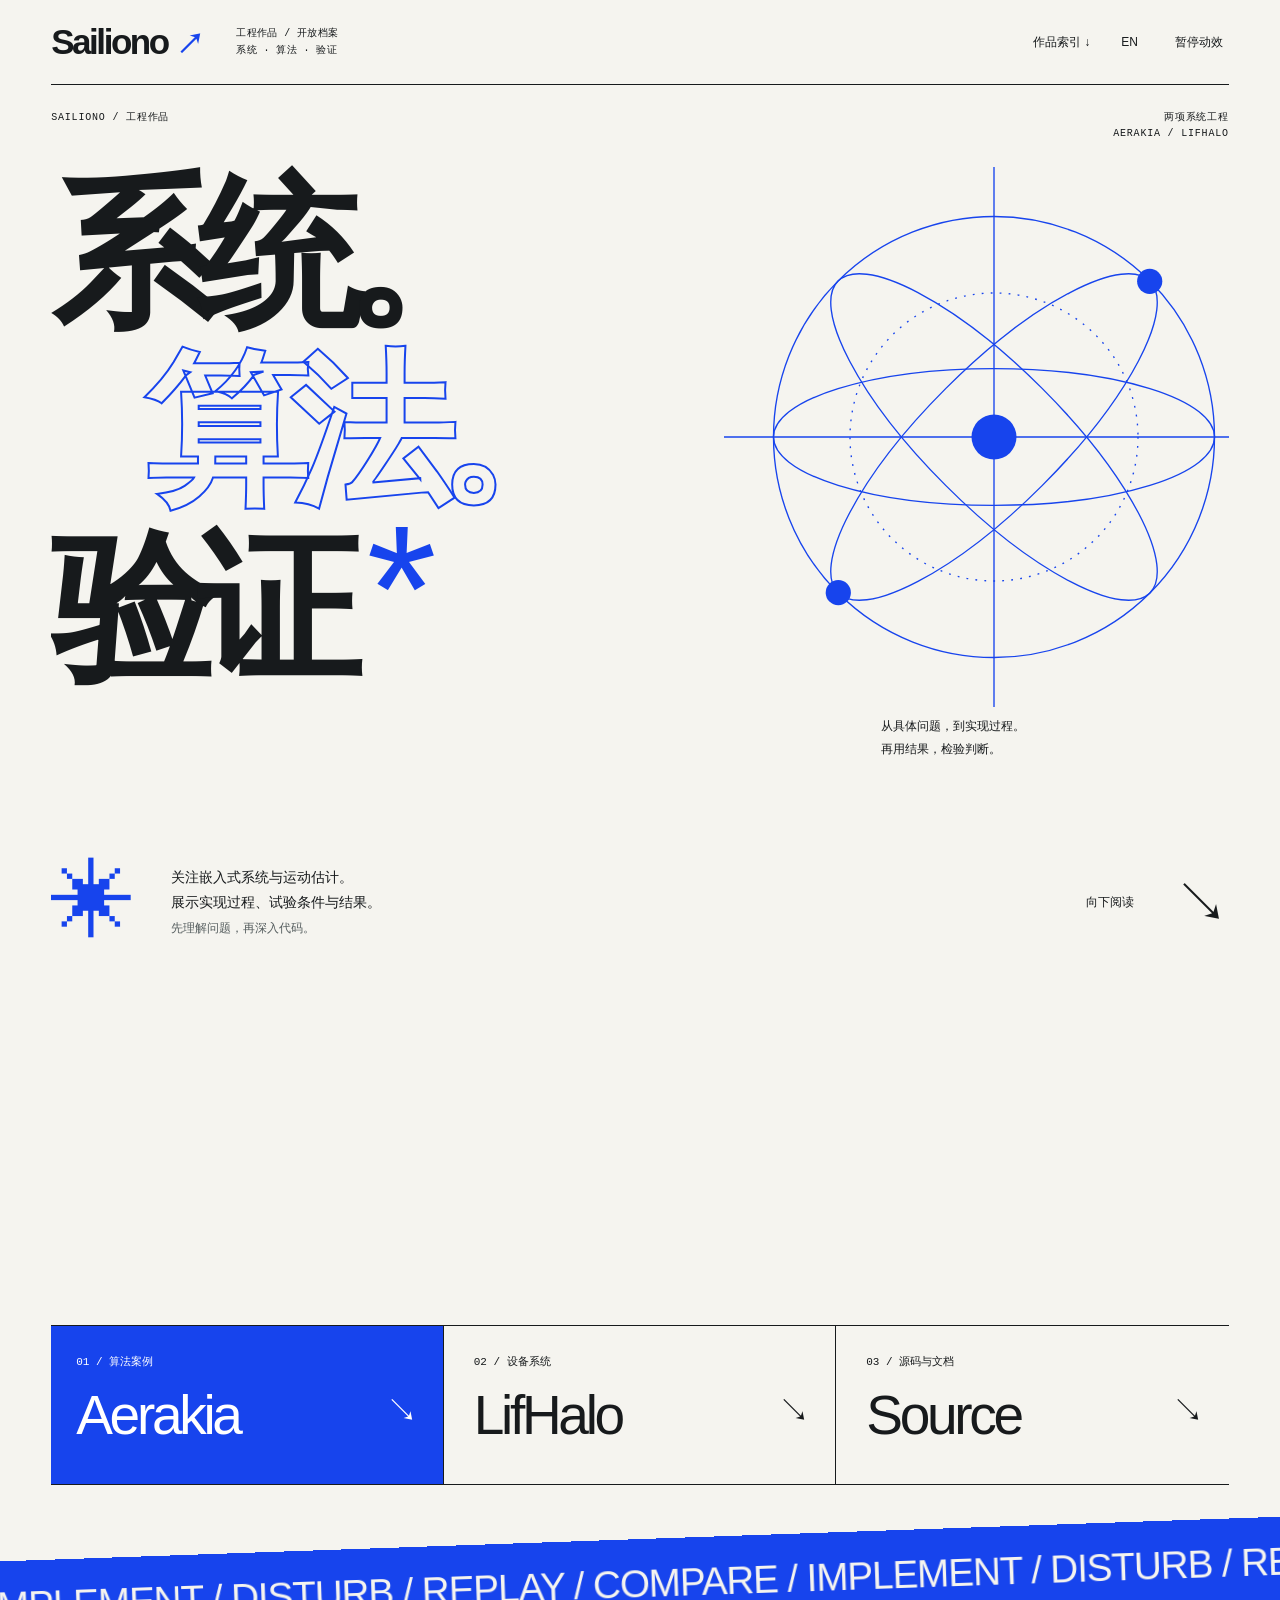
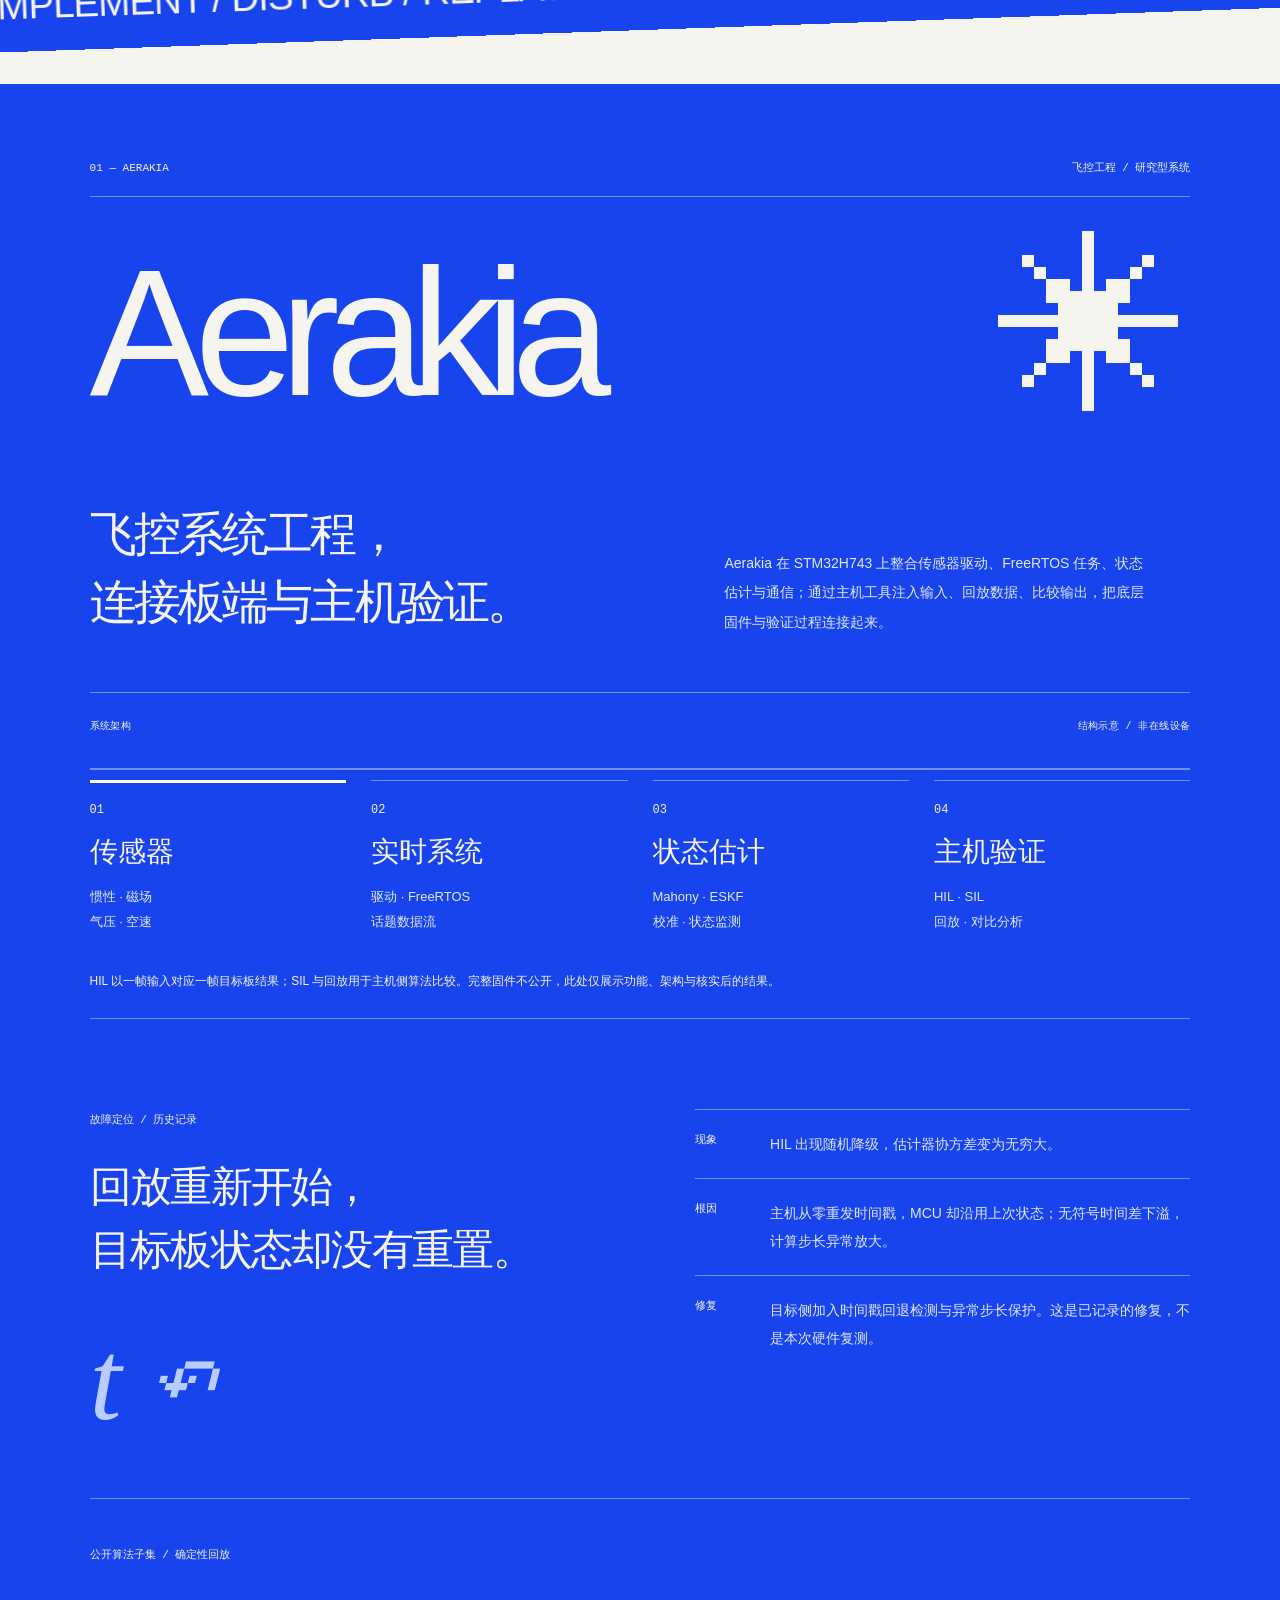
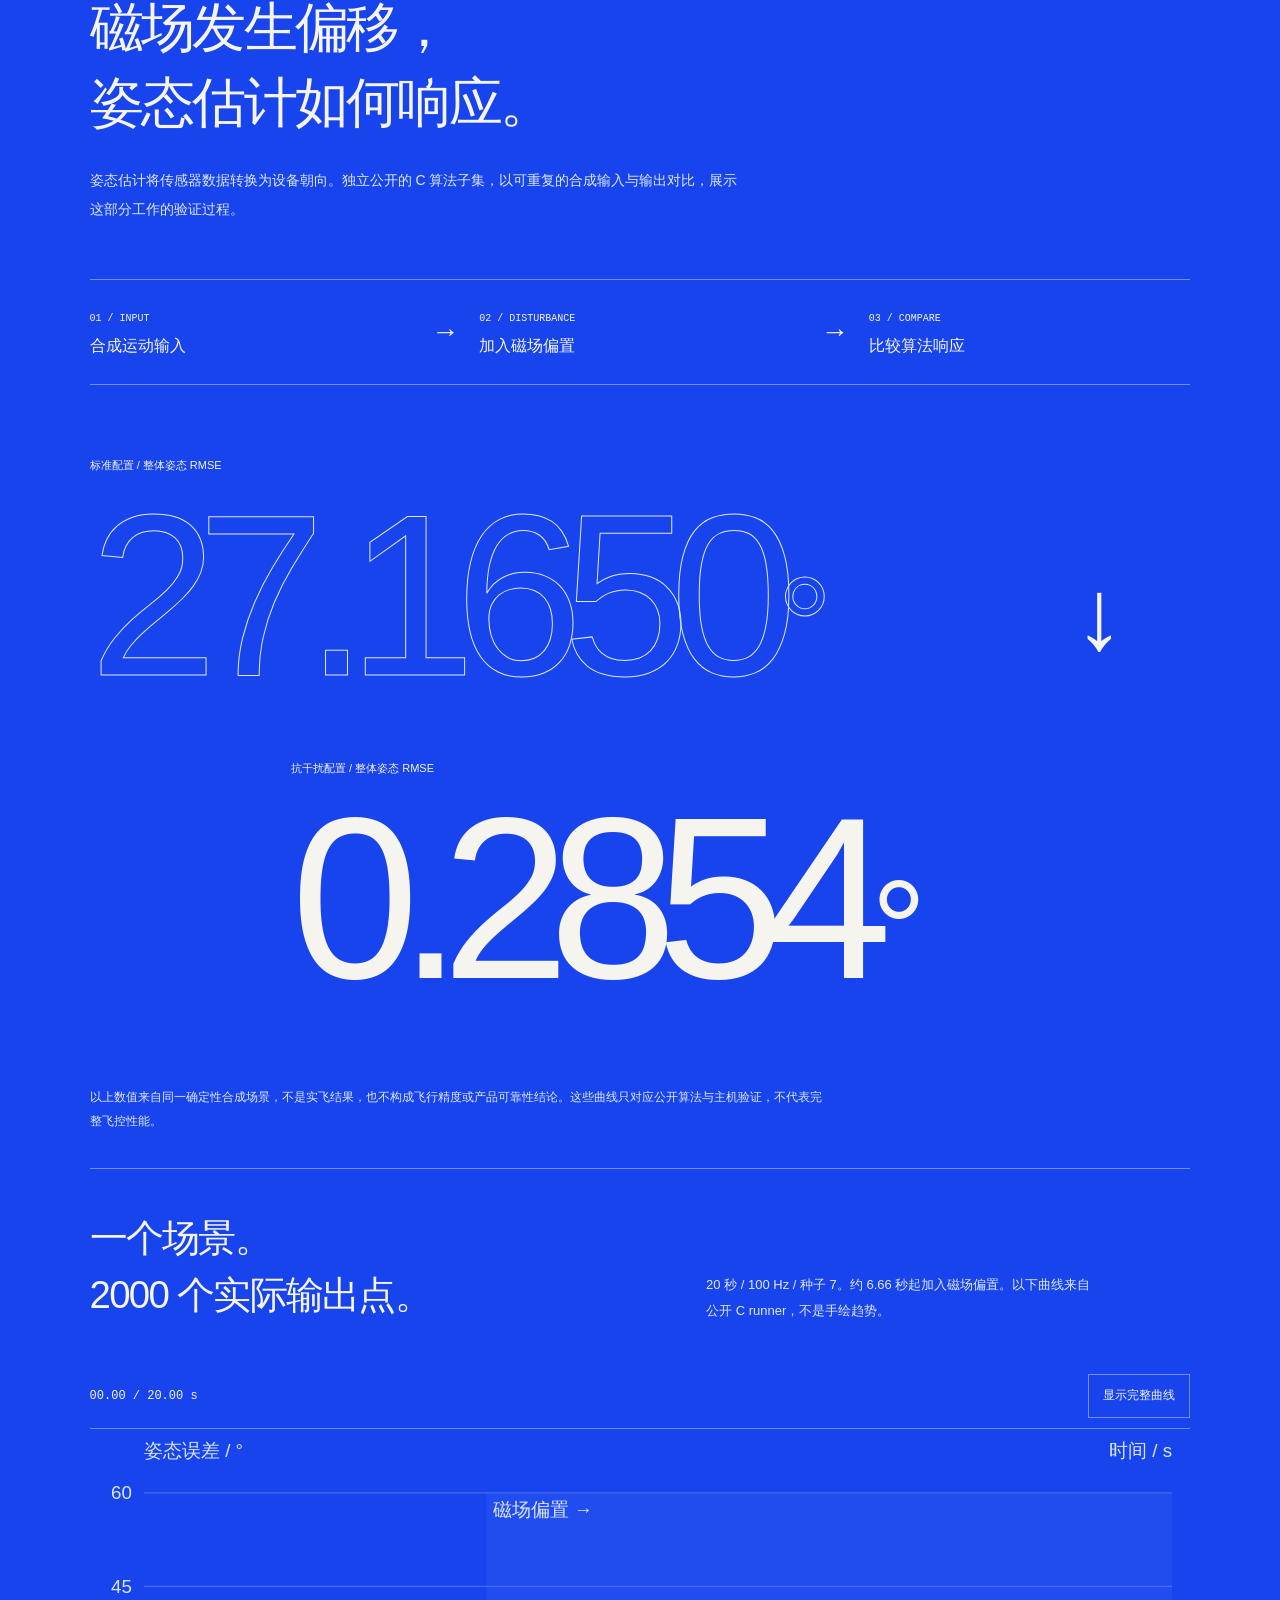
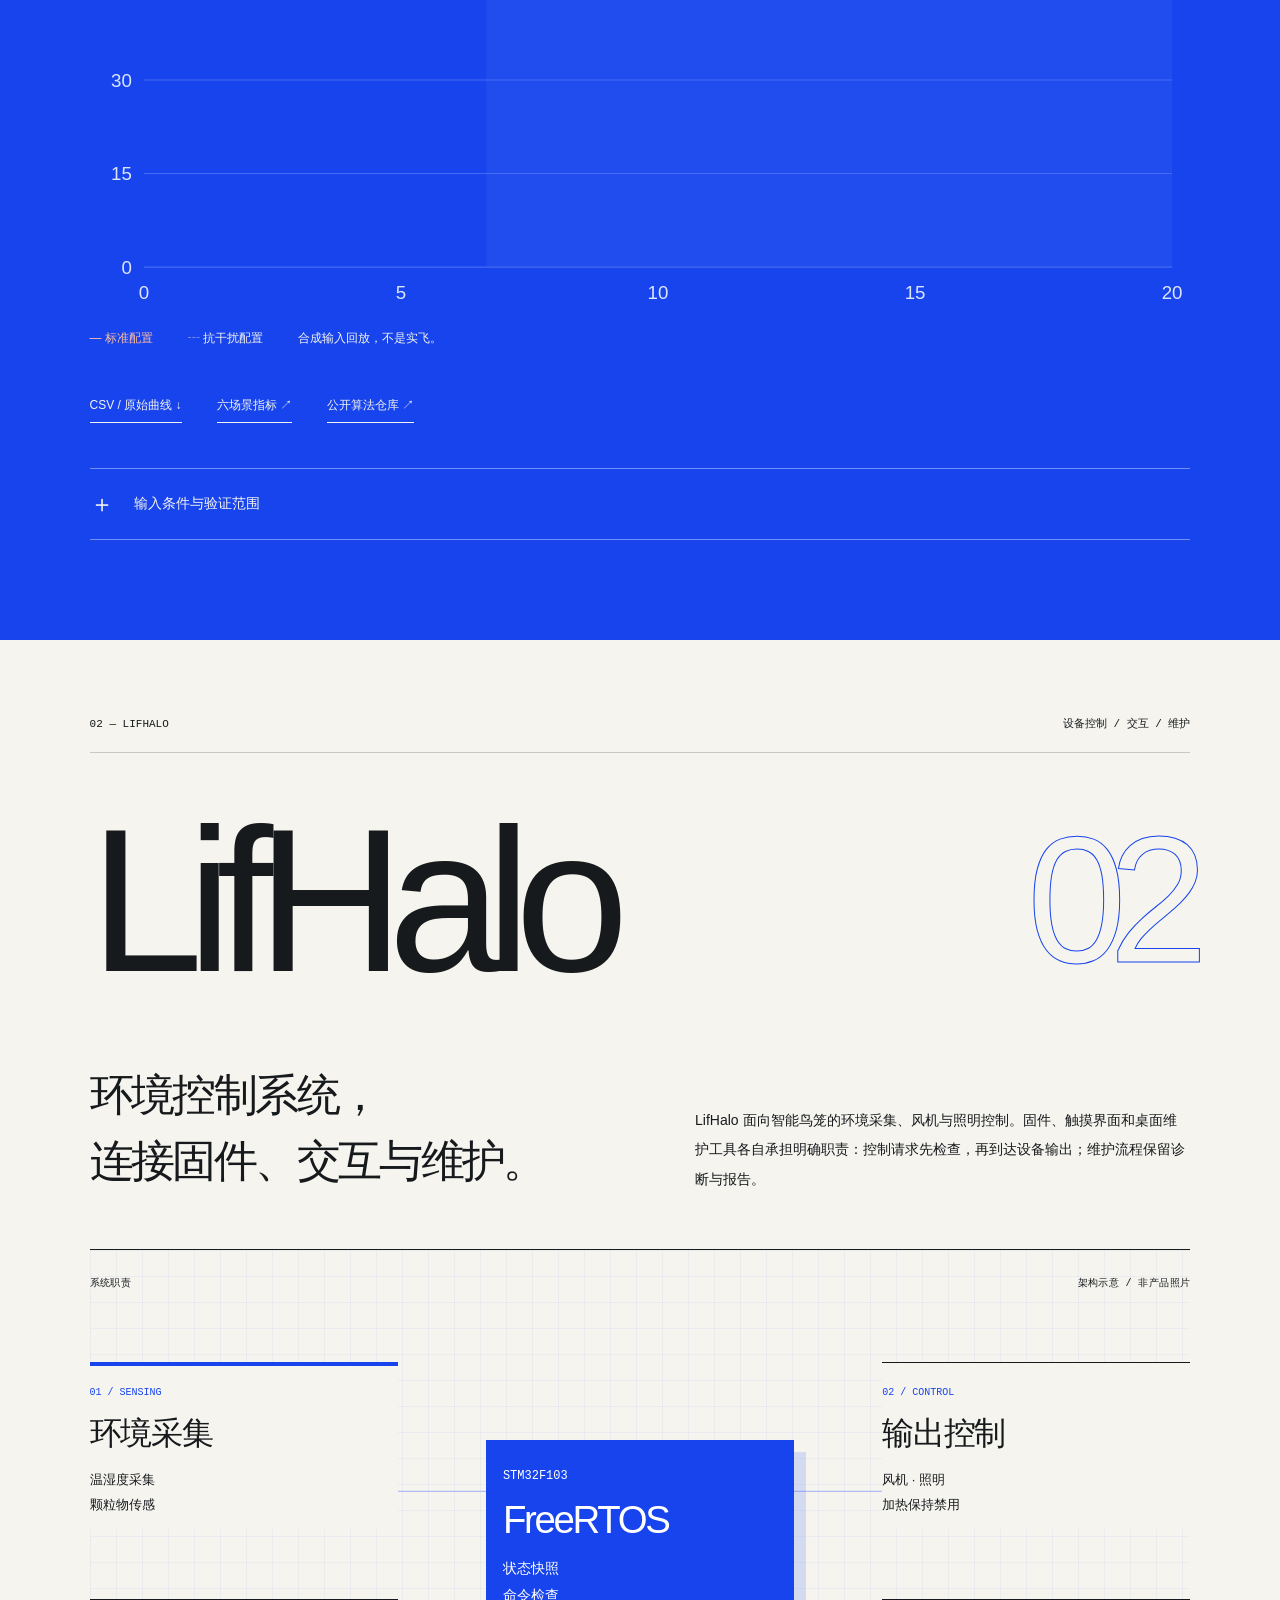
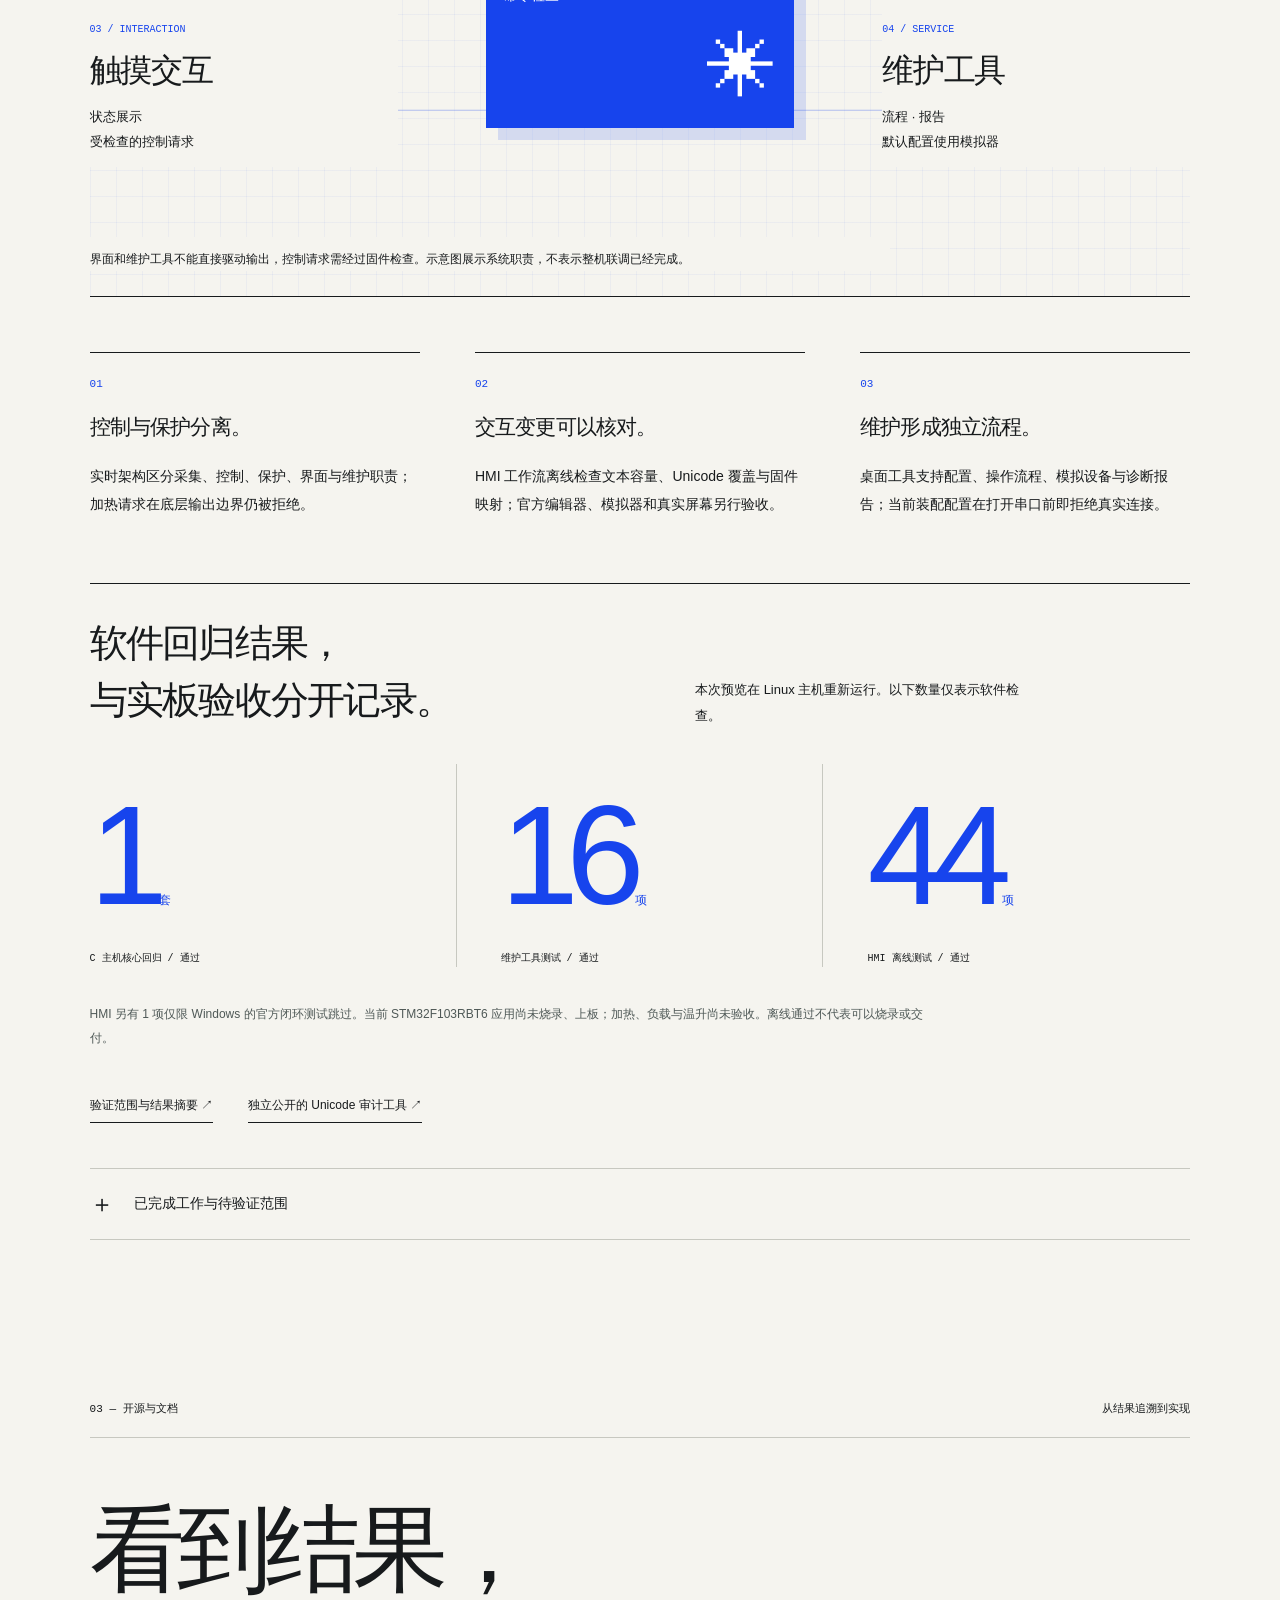
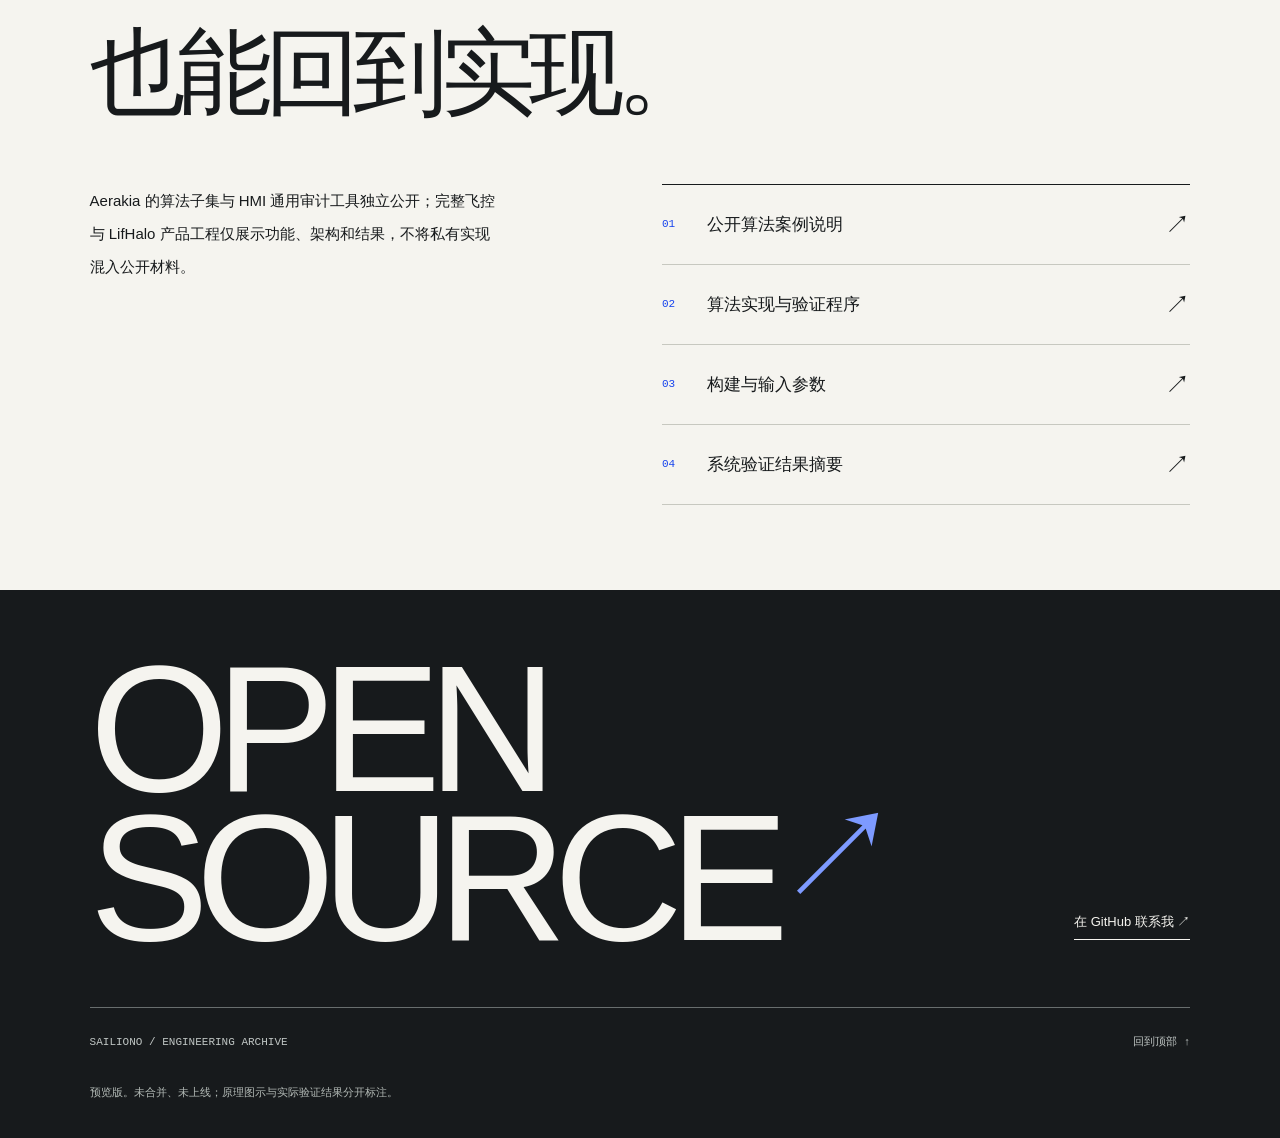
==== commit 269c15f6: "Contain the rotated tape within its own viewport Co-Authored-By: Devin AI <158243242+devin-ai-integr" ====
--- a/index.html
+++ b/index.html
@@ -143,10 +143,12 @@
           ><strong>Source</strong><b aria-hidden="true">↘</b></a
         >
       </nav>
-      <div class="blue-tape" aria-hidden="true">
-        <div>
-          IMPLEMENT / DISTURB / REPLAY / COMPARE / IMPLEMENT / DISTURB / REPLAY
-          / COMPARE /
+      <div class="tape-viewport" aria-hidden="true">
+        <div class="blue-tape">
+          <div>
+            IMPLEMENT / DISTURB / REPLAY / COMPARE / IMPLEMENT / DISTURB / REPLAY
+            / COMPARE /
+          </div>
         </div>
       </div>
       <span id="aerakia-summary" class="legacy-anchor" aria-hidden="true"></span
--- a/directions/b.css
+++ b/directions/b.css
@@ -294,6 +294,10 @@
     monospace;
   border-bottom: 1px solid var(--line);
   padding-bottom: 18px;
+}
+.tape-viewport {
+  overflow-x: clip;
+  overflow-y: visible;
 }
 .blue-tape {
   overflow: clip;
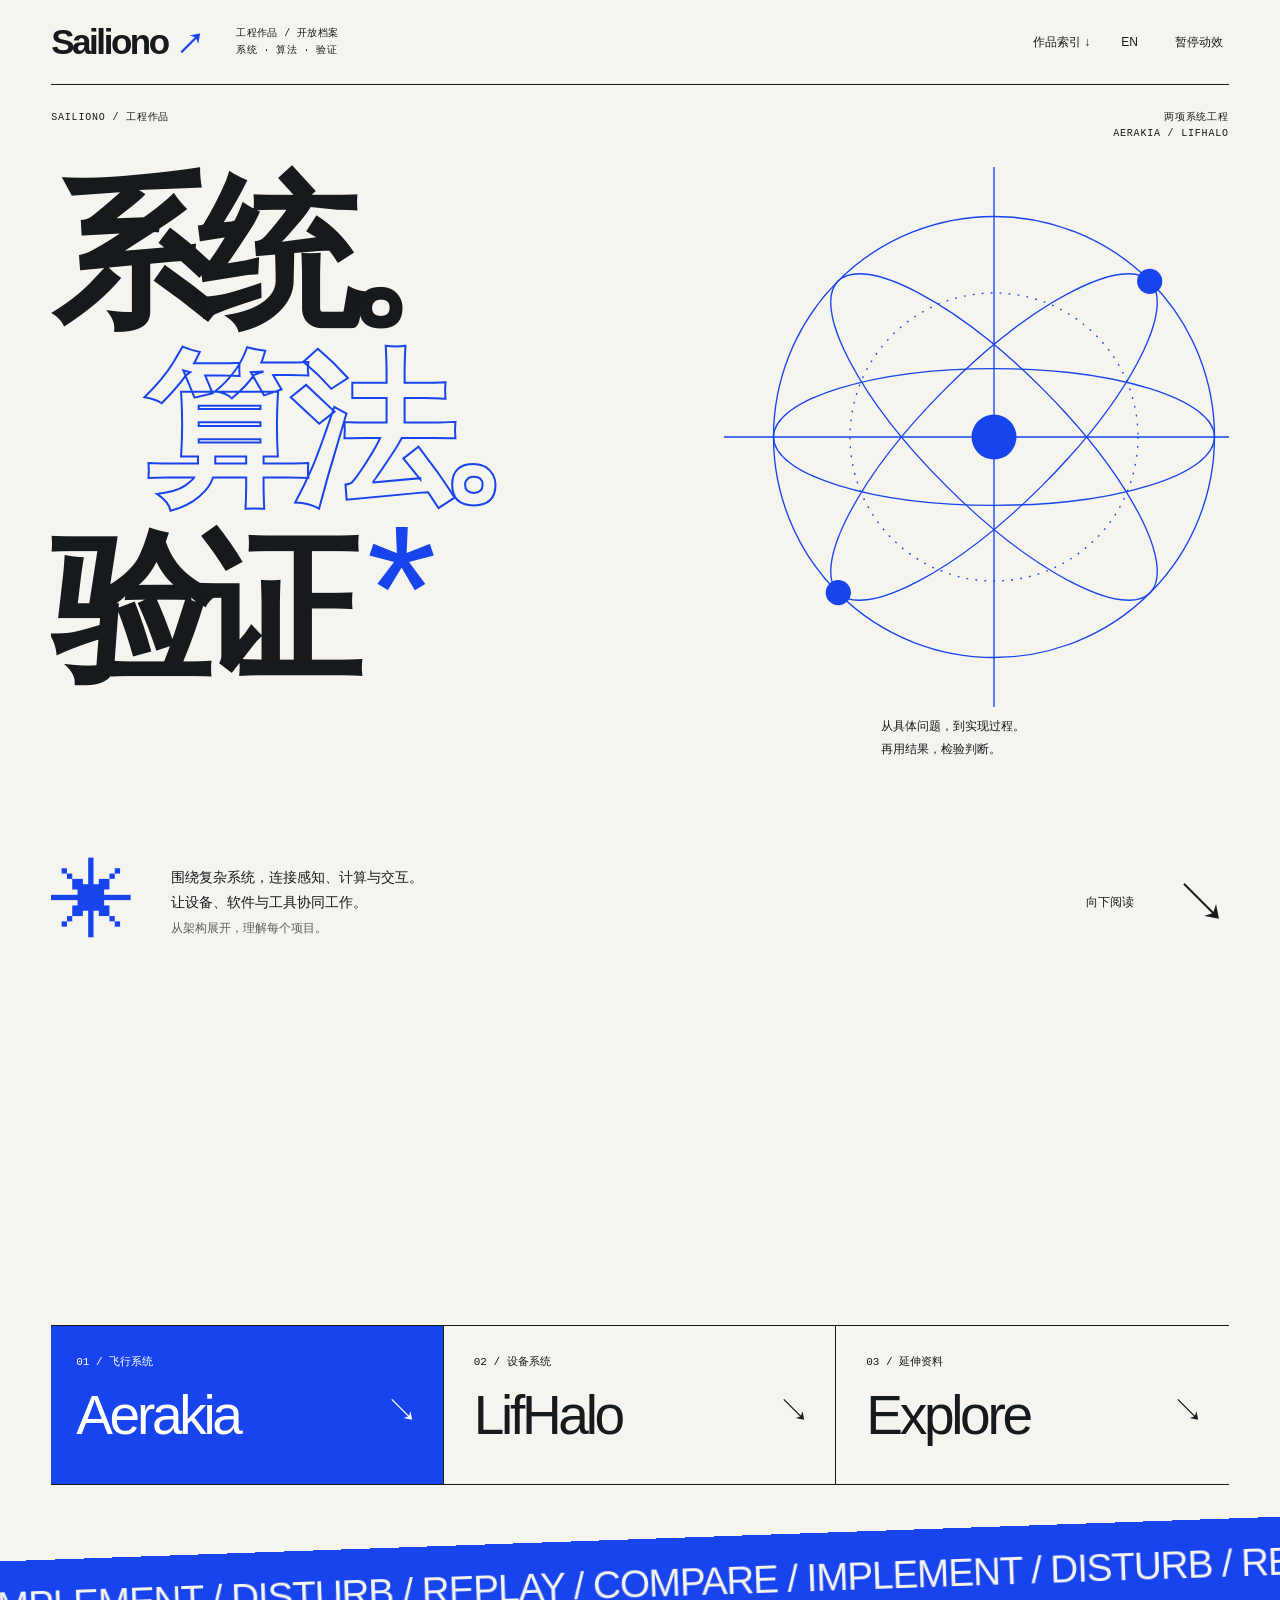
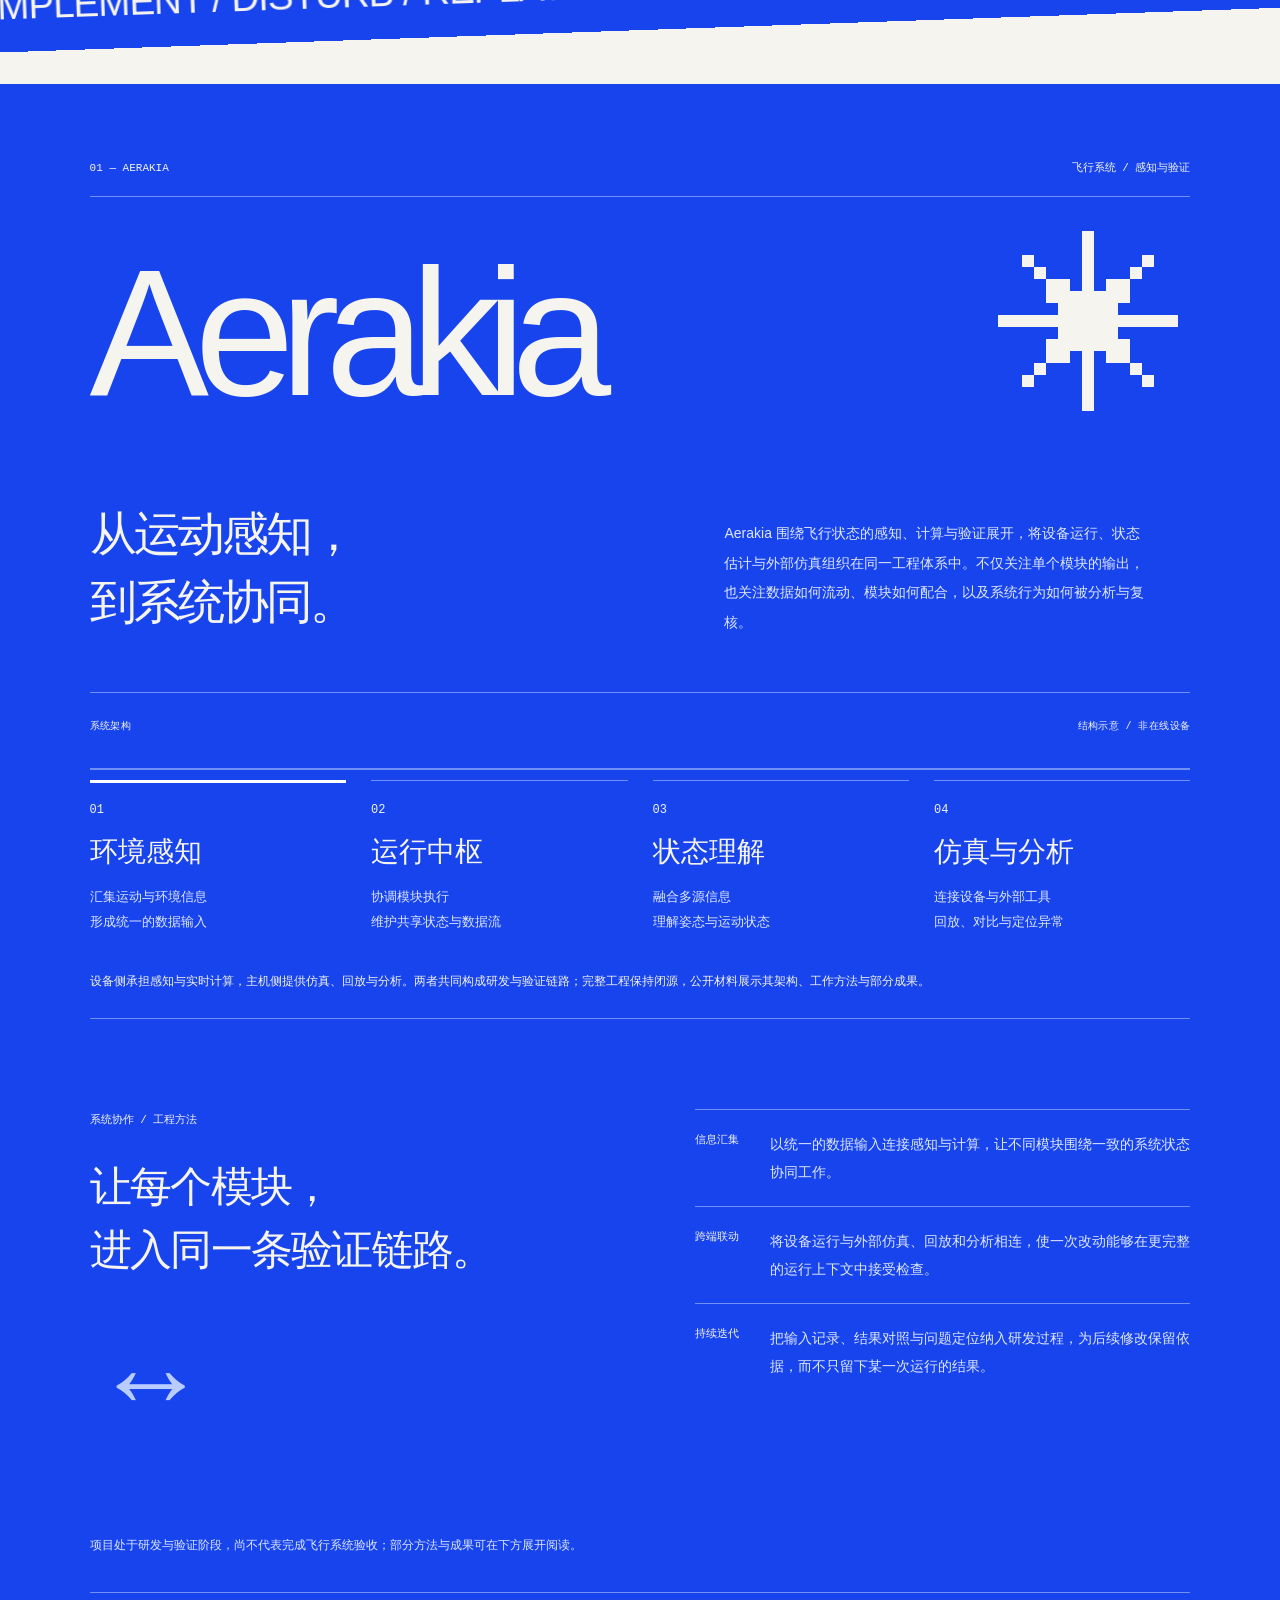
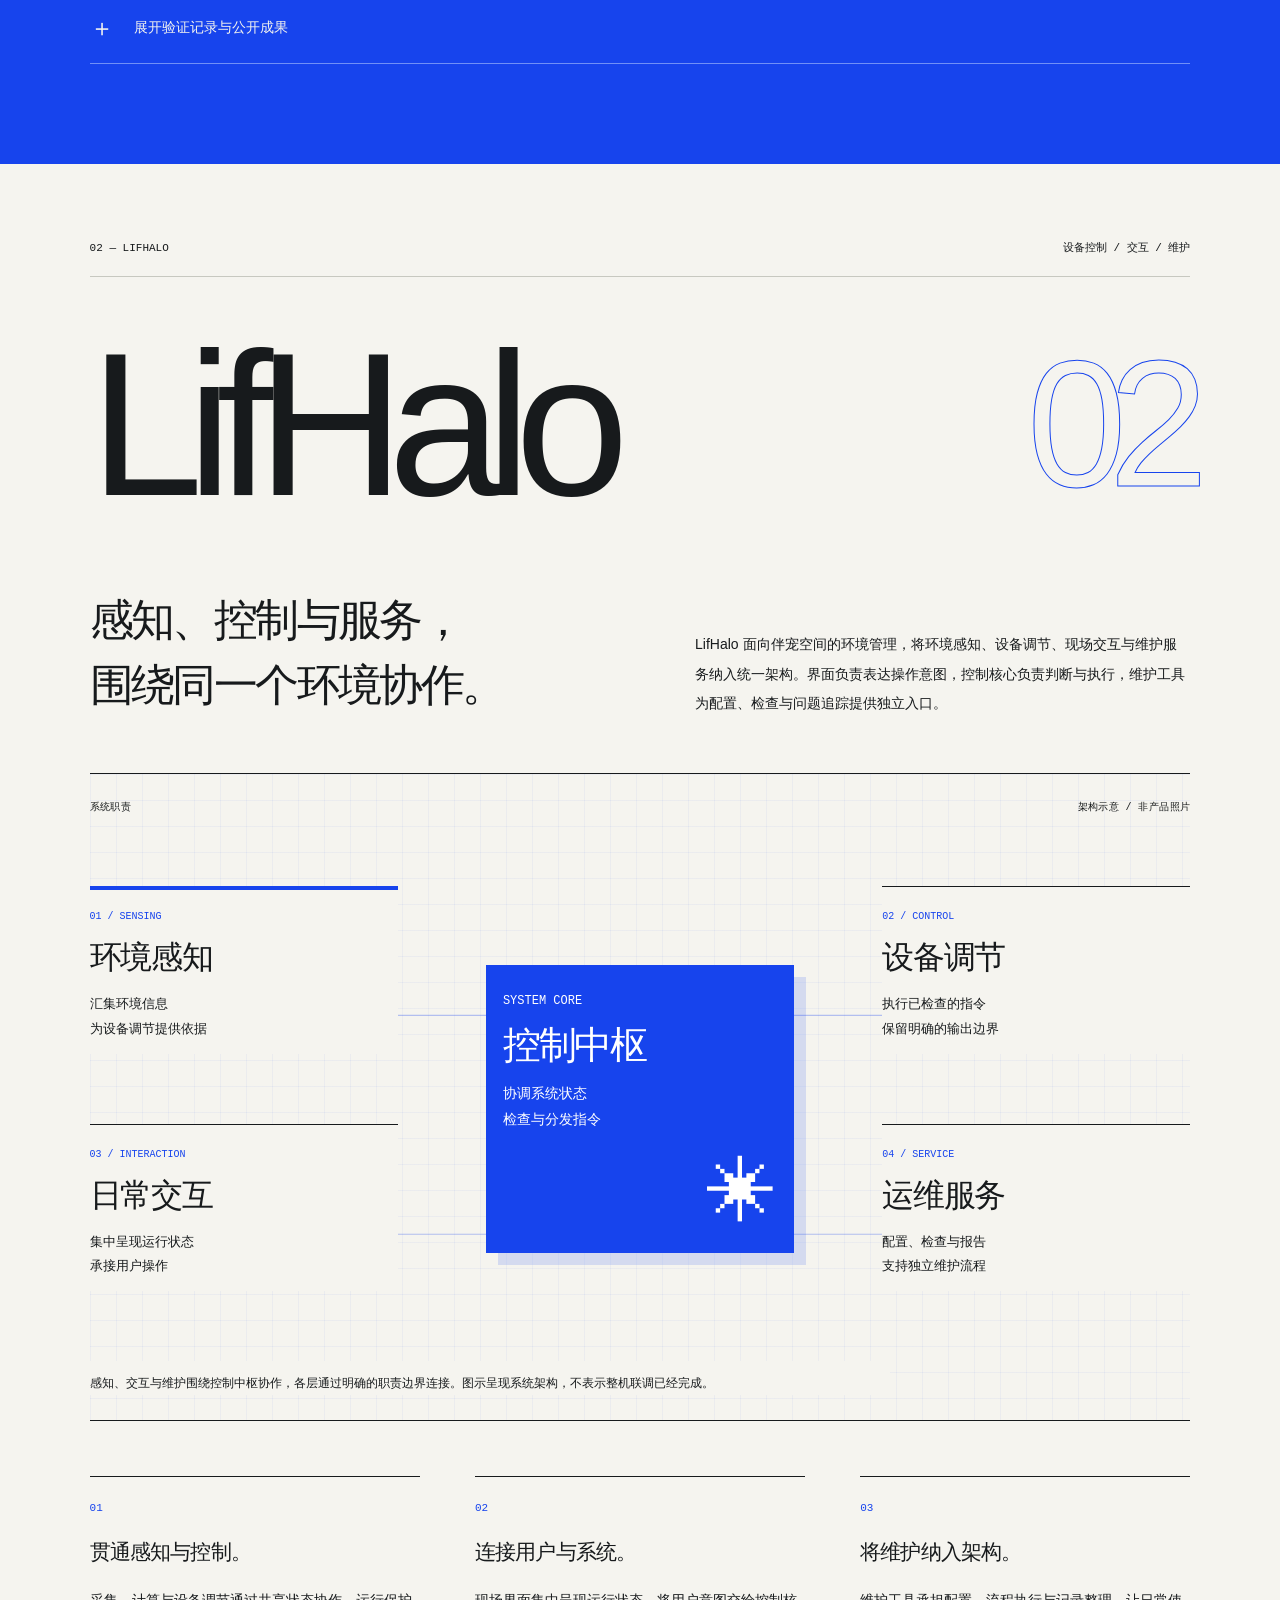
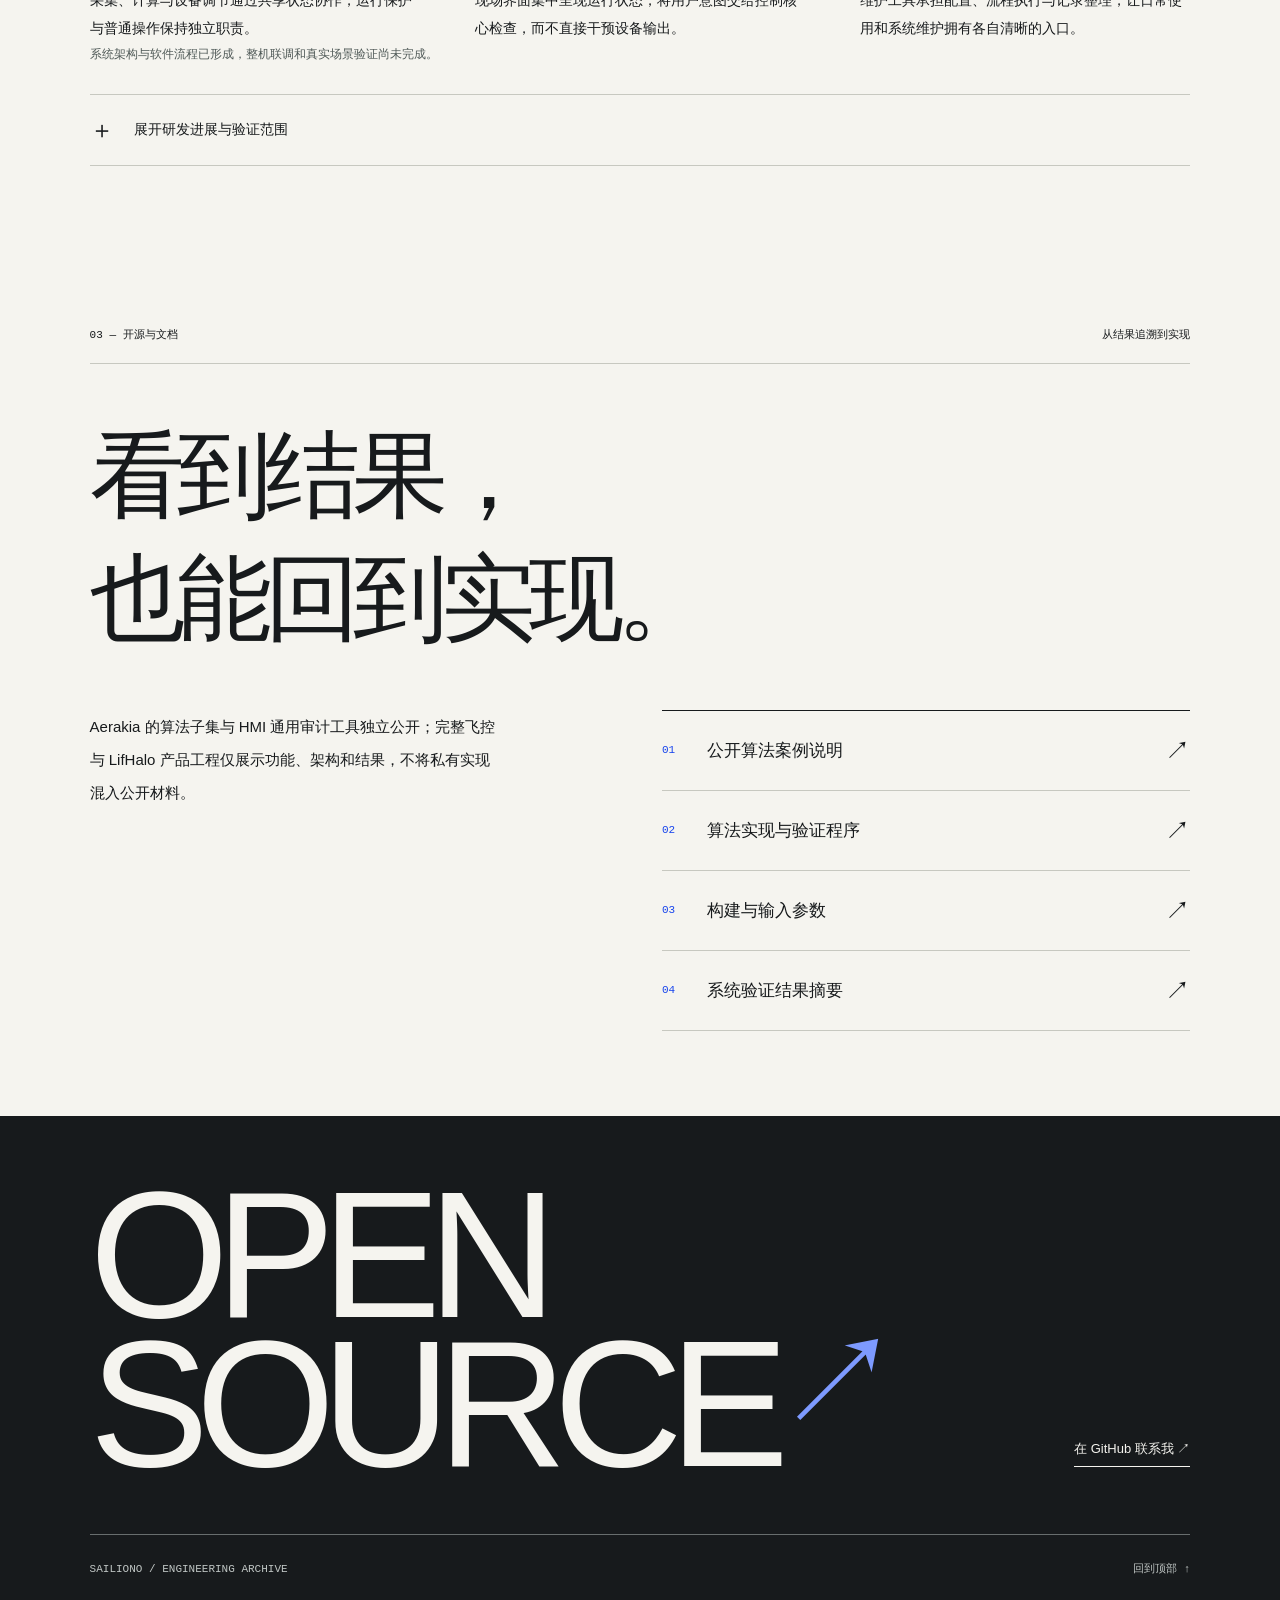
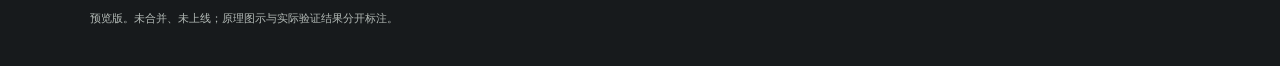
==== commit 881124eb: "Lead portfolio stories with system architecture and fold validation details Co-Authored-By: Devin AI" ====
--- a/index.html
+++ b/index.html
@@ -6,7 +6,7 @@
     <meta name="theme-color" content="#1744ed" />
     <meta
       name="description"
-      content="Sailiono 的工程作品：以公开算法、确定性回放和完整案例，展示从问题、实现到验证的具体工作。"
+      content="Sailiono 的系统工程作品：围绕飞行系统与环境管理，展示感知、计算、交互与维护如何构成协同架构。"
     />
     <title>Sailiono — 系统、算法与验证</title>
     <link rel="icon" href="favicon.svg" />
@@ -111,13 +111,16 @@
           <div class="poster-bottom">
             <span class="cross" aria-hidden="true">✳</span>
             <p
-              data-en="Embedded systems and motion estimation.<br>Implementation, conditions and results.<br><span>Selected work, presented in context.</span>"
-            >
-              关注嵌入式系统与运动估计。<br />展示实现过程、试验条件与结果。<br /><span
-                >先理解问题，再深入代码。</span
-              >
-            </p>
-            <a href="#projects"
+              data-en="Sensing, computation and interaction.&lt;br&gt;Devices, software and tools working together.&lt;br&gt;&lt;span&gt;Understand each project through its architecture.&lt;/span&gt;"
+            >
+              围绕复杂系统，连接感知、计算与交互。<br />让设备、软件与工具协同工作。<br /><span
+                >从架构展开，理解每个项目。</span
+              >
+            </p>
+            <a
+              href="#projects"
+              aria-label="向下阅读：浏览代表项目"
+              data-aria-en="Explore selected work"
               ><span class="read-label" data-en="Explore">向下阅读</span
               ><span aria-hidden="true">↘</span></a
             >
@@ -131,23 +134,23 @@
         data-aria-en="Reading index"
       >
         <a data-project-link href="#aerakia"
-          ><span data-en="01 / CASE">01 / 算法案例</span><strong>Aerakia</strong
-          ><b aria-hidden="true">↘</b></a
+          ><span data-en="01 / FLIGHT SYSTEM">01 / 飞行系统</span
+          ><strong>Aerakia</strong><b aria-hidden="true">↘</b></a
         >
         <a data-project-link href="#lifhalo"
           ><span data-en="02 / SYSTEM">02 / 设备系统</span
           ><strong>LifHalo</strong><b aria-hidden="true">↘</b></a
         >
         <a data-project-link href="#method"
-          ><span data-en="03 / SOURCE">03 / 源码与文档</span
-          ><strong>Source</strong><b aria-hidden="true">↘</b></a
+          ><span data-en="03 / RESOURCES">03 / 延伸资料</span
+          ><strong>Explore</strong><b aria-hidden="true">↘</b></a
         >
       </nav>
       <div class="tape-viewport" aria-hidden="true">
         <div class="blue-tape">
           <div>
-            IMPLEMENT / DISTURB / REPLAY / COMPARE / IMPLEMENT / DISTURB / REPLAY
-            / COMPARE /
+            IMPLEMENT / DISTURB / REPLAY / COMPARE / IMPLEMENT / DISTURB /
+            REPLAY / COMPARE /
           </div>
         </div>
       </div>
@@ -161,8 +164,8 @@
       <section id="aerakia" class="algorithm project" data-index>
         <div class="project-top">
           <span>01 — AERAKIA</span
-          ><span data-en="FLIGHT-CONTROL ENGINEERING / RESEARCH"
-            >飞控工程 / 研究型系统</span
+          ><span data-en="FLIGHT SYSTEMS / SENSING &amp; VALIDATION"
+            >飞行系统 / 感知与验证</span
           >
         </div>
         <div class="algorithm-title">
@@ -170,16 +173,14 @@
           <span class="asterisk" aria-hidden="true">✳</span>
         </div>
         <div class="algorithm-intro">
-          <h3
-            data-en="A flight-control engineering stack.<br>From sensors to host validation."
-          >
-            飞控系统工程，<br />连接板端与主机验证。
+          <h3 data-en="From motion sensing&lt;br&gt;to a connected system.">
+            从运动感知，<br />到系统协同。
           </h3>
           <p
-            data-en="Aerakia integrates sensor drivers, FreeRTOS tasks, state estimation and communications on STM32H743. Host tools inject inputs, replay data and compare outputs, connecting low-level firmware to a repeatable validation process."
-          >
-            Aerakia 在 STM32H743 上整合传感器驱动、FreeRTOS
-            任务、状态估计与通信；通过主机工具注入输入、回放数据、比较输出，把底层固件与验证过程连接起来。
+            data-en="Aerakia connects sensing, computation and validation for flight-state estimation. Device operation, estimation and external simulation form one engineering system, addressing how data moves, how modules work together and how their behavior can be examined."
+          >
+            Aerakia
+            围绕飞行状态的感知、计算与验证展开，将设备运行、状态估计与外部仿真组织在同一工程体系中。不仅关注单个模块的输出，也关注数据如何流动、模块如何配合，以及系统行为如何被分析与复核。
           </p>
         </div>
         <figure class="flight-system" data-system>
@@ -194,350 +195,390 @@
           </div>
           <div class="flight-nodes">
             <div data-system-node>
-              <span>01</span><strong data-en="Sensors">传感器</strong>
-              <p data-en="IMU · magnetic field<br>pressure · airspeed">
-                惯性 · 磁场<br />气压 · 空速
+              <span>01</span><strong data-en="Sensing">环境感知</strong>
+              <p
+                data-en="Motion and environmental data&lt;br&gt;shared input conventions"
+              >
+                汇集运动与环境信息<br />形成统一的数据输入
               </p>
             </div>
             <div data-system-node>
               <span>02</span
-              ><strong data-en="Real-time system">实时系统</strong>
-              <p data-en="Drivers · FreeRTOS<br>topic-based data flow">
-                驱动 · FreeRTOS<br />话题数据流
+              ><strong data-en="Runtime coordination">运行中枢</strong>
+              <p
+                data-en="Coordinate module execution&lt;br&gt;share state and data"
+              >
+                协调模块执行<br />维护共享状态与数据流
               </p>
             </div>
             <div data-system-node>
-              <span>03</span><strong data-en="Estimation">状态估计</strong>
-              <p data-en="Mahony · ESKF<br>calibration · monitoring">
-                Mahony · ESKF<br />校准 · 状态监测
+              <span>03</span
+              ><strong data-en="State estimation">状态理解</strong>
+              <p
+                data-en="Combine multiple inputs&lt;br&gt;estimate orientation and motion"
+              >
+                融合多源信息<br />理解姿态与运动状态
               </p>
             </div>
             <div data-system-node>
-              <span>04</span><strong data-en="Validation">主机验证</strong>
-              <p data-en="HIL · SIL<br>replay · comparison">
-                HIL · SIL<br />回放 · 对比分析
+              <span>04</span
+              ><strong data-en="Simulation and analysis">仿真与分析</strong>
+              <p
+                data-en="Connect devices and host tools&lt;br&gt;replay, compare and investigate"
+              >
+                连接设备与外部工具<br />回放、对比与定位异常
               </p>
             </div>
           </div>
           <figcaption
-            data-en="HIL pairs each host input with one target response. SIL and replay support algorithm comparison on the host. The full firmware remains private; this page presents functions, architecture and reviewed results only."
-          >
-            HIL 以一帧输入对应一帧目标板结果；SIL
-            与回放用于主机侧算法比较。完整固件不公开，此处仅展示功能、架构与核实后的结果。
+            data-en="The device handles sensing and real-time computation; host tools provide simulation, replay and analysis. Together they support development and validation. The complete project remains private; architecture, methods and selected results are presented here."
+          >
+            设备侧承担感知与实时计算，主机侧提供仿真、回放与分析。两者共同构成研发与验证链路；完整工程保持闭源，公开材料展示其架构、工作方法与部分成果。
           </figcaption>
         </figure>
         <div class="engineering-story">
           <div>
             <span
               class="story-label"
-              data-en="DEBUGGING CASE / HISTORICAL RECORD"
-              >故障定位 / 历史记录</span
-            >
-            <h4 data-en="The replay restarted.<br>The target state did not.">
-              回放重新开始，<br />目标板状态却没有重置。
+              data-en="SYSTEM COOPERATION / ENGINEERING METHOD"
+              >系统协作 / 工程方法</span
+            >
+            <h4 data-en="Bring each module<br>into one validation workflow.">
+              让每个模块，<br />进入同一条验证链路。
             </h4>
-            <span class="time-glyph" aria-hidden="true">t ↶</span>
+            <span class="time-glyph" aria-hidden="true">↔</span>
           </div>
           <ol>
             <li>
-              <span data-en="SYMPTOM">现象</span>
-              <p
-                data-en="A HIL run could unexpectedly degrade; the estimator covariance became infinite."
-              >
-                HIL 出现随机降级，估计器协方差变为无穷大。
+              <span data-en="DATA">信息汇集</span>
+              <p
+                data-en="Shared inputs connect sensing and estimation, allowing modules to work from a consistent view of system state."
+              >
+                以统一的数据输入连接感知与计算，让不同模块围绕一致的系统状态协同工作。
               </p>
             </li>
             <li>
-              <span data-en="CAUSE">根因</span>
-              <p
-                data-en="The host restarted its timestamps from zero while the MCU kept running. An unsigned time difference underflowed, producing an abnormally large integration step."
-              >
-                主机从零重发时间戳，MCU
-                却沿用上次状态；无符号时间差下溢，计算步长异常放大。
+              <span data-en="COOPERATION">跨端联动</span>
+              <p
+                data-en="Device operation connects to external simulation, replay and analysis, so changes can be examined beyond a single module."
+              >
+                将设备运行与外部仿真、回放和分析相连，使一次改动能够在更完整的运行上下文中接受检查。
               </p>
             </li>
             <li>
-              <span data-en="FIX">修复</span>
-              <p
-                data-en="The target detects timestamp rollback and guards abnormal time steps before estimation. This summarizes a documented fix, not a new hardware retest."
-              >
-                目标侧加入时间戳回退检测与异常步长保护。这是已记录的修复，不是本次硬件复测。
+              <span data-en="ITERATION">持续迭代</span>
+              <p
+                data-en="Recorded inputs, comparison results and issue histories support investigation and further development."
+              >
+                把输入记录、结果对照与问题定位纳入研发过程，为后续修改保留依据，而不只留下某一次运行的结果。
               </p>
             </li>
           </ol>
         </div>
-        <div class="algorithm-subchapter">
-          <span
-            class="story-label"
-            data-en="PUBLIC ALGORITHM SUBSET / DETERMINISTIC REPLAY"
-            >公开算法子集 / 确定性回放</span
-          >
-          <h3
-            data-en="When the magnetic field shifts,<br>how does attitude estimation respond?"
-          >
-            磁场发生偏移，<br />姿态估计如何响应。
-          </h3>
-          <p
-            data-en="Attitude estimation turns sensor readings into a device orientation. The public C algorithms let this part of the work be inspected independently, with repeatable synthetic inputs and comparable outputs."
-          >
-            姿态估计将传感器数据转换为设备朝向。独立公开的 C
-            算法子集，以可重复的合成输入与输出对比，展示这部分工作的验证过程。
-          </p>
-        </div>
-        <div
-          class="estimation-flow"
-          aria-label="验证过程"
-          data-aria-en="Validation process"
-        >
-          <div>
-            <span>01 / INPUT</span>
-            <p data-en="Synthetic motion">合成运动输入</p>
-          </div>
-          <i aria-hidden="true">→</i>
-          <div>
-            <span>02 / DISTURBANCE</span>
-            <p data-en="Magnetic bias">加入磁场偏置</p>
-          </div>
-          <i aria-hidden="true">→</i>
-          <div>
-            <span>03 / COMPARE</span>
-            <p data-en="Compare the response">比较算法响应</p>
-          </div>
-        </div>
-        <div class="comparison" data-comparison>
-          <div>
-            <span data-en="STANDARD / OVERALL ATTITUDE RMSE"
-              >标准配置 / 整体姿态 RMSE</span
-            ><strong>27.1650<small>°</small></strong>
-          </div>
-          <b aria-hidden="true">↓</b>
-          <div>
-            <span data-en="ROBUST / OVERALL ATTITUDE RMSE"
-              >抗干扰配置 / 整体姿态 RMSE</span
-            ><strong>0.2854<small>°</small></strong>
-          </div>
-        </div>
         <p
           class="boundary"
-          data-en="These fixed values describe one deterministic synthetic replay, not flight tests, certified accuracy or product reliability. These curves validate the public algorithm subset on the host, not the full flight controller."
+          data-en="A research and validation project, not a flight-qualified product. Selected methods and results are available below."
         >
-          以上数值来自同一确定性合成场景，不是实飞结果，也不构成飞行精度或产品可靠性结论。这些曲线只对应公开算法与主机验证，不代表完整飞控性能。
+          项目处于研发与验证阶段，尚不代表完成飞行系统验收；部分方法与成果可在下方展开阅读。
         </p>
-        <div id="replay" class="replay-caption">
-          <h4 data-en="One scenario.<br>2,000 actual output samples.">
-            一个场景。<br />2000 个实际输出点。
-          </h4>
-          <p
-            data-en="20 seconds / 100 Hz / seed 7. A magnetic bias begins at about 6.66 seconds. These curves are actual outputs from the public C runner, not hand-drawn trends."
-          >
-            20 秒 / 100 Hz / 种子 7。约 6.66 秒起加入磁场偏置。以下曲线来自公开
-            C runner，不是手绘趋势。
-          </p>
-        </div>
-        <figure class="plot" data-plot>
-          <div class="replay-transport" hidden>
-            <span class="replay-time" aria-hidden="true">00.00 / 20.00 s</span>
-            <button type="button" data-replay-toggle aria-pressed="false">
-              显示完整曲线
-            </button>
-          </div>
-          <div class="plot-charts">
-            <svg
-              data-chart="replay-wide"
-              class="chart-wide"
-              xmlns="http://www.w3.org/2000/svg"
-              viewBox="0 0 1000 440"
-              width="1000"
-              height="440"
-              role="img"
-              aria-labelledby="replay-wide-title replay-wide-desc"
-            >
-              <defs>
-                <clipPath id="replay-wide-clip">
-                  <rect
-                    data-plot-reveal
-                    x="49"
-                    y="58"
-                    width="934"
-                    height="340"
-                    data-width="934"
-                  />
-                </clipPath>
-              </defs>
-              <title id="replay-wide-title">公开 C 算法磁偏置回放</title>
-              <desc id="replay-wide-desc">
-                2000个实际输出采样点。6.66秒起加入磁偏置，标准配置误差上升，抗干扰配置接近参考值。合成回放，不是实飞。
-              </desc>
-              <rect width="1000" height="440" fill="#1744ed" />
-              <rect
-                x="360.022"
-                y="58"
-                width="622.9780000000001"
-                height="340"
-                fill="#dce5ff"
-                opacity=".05"
-              />
-              <g
-                font-family="Arial,Noto Sans CJK SC,sans-serif"
-                font-size="17"
-                fill="#dce5ff"
-              >
-                <text x="49" y="25">姿态误差 / °</text>
-                <path d="M49 398.0H983" stroke="#466af2" />
-                <text x="38" y="404.0" text-anchor="end">0</text>
-                <path d="M49 313.0H983" stroke="#466af2" />
-                <text x="38" y="319.0" text-anchor="end">15</text>
-                <path d="M49 228.0H983" stroke="#466af2" />
-                <text x="38" y="234.0" text-anchor="end">30</text>
-                <path d="M49 143.0H983" stroke="#466af2" />
-                <text x="38" y="149.0" text-anchor="end">45</text>
-                <path d="M49 58.0H983" stroke="#466af2" />
-                <text x="38" y="64.0" text-anchor="end">60</text>
-                <text x="49.0" y="427" text-anchor="middle">0</text>
-                <text x="282.5" y="427" text-anchor="middle">5</text>
-                <text x="516.0" y="427" text-anchor="middle">10</text>
-                <text x="749.5" y="427" text-anchor="middle">15</text>
-                <text x="983.0" y="427" text-anchor="middle">20</text>
-                <text x="983" y="25" text-anchor="end">时间 / s</text>
-                <text x="366.022" y="79">磁场偏置 →</text>
-              </g>
-              <polyline
-                clip-path="url(#replay-wide-clip)"
-                points="49.000,396.824 49.467,396.840 49.934,396.847 50.401,396.845 50.868,396.847 51.335,396.850 51.802,396.847 52.269,396.849 52.736,396.856 53.203,396.861 53.670,396.863 54.137,396.866 54.604,396.867 55.071,396.861 55.538,396.864 56.005,396.858 56.472,396.855 56.939,396.847 57.406,396.847 57.873,396.857 58.340,396.860 58.807,396.854 59.274,396.854 59.741,396.851 60.208,396.852 60.675,396.851 61.142,396.847 61.609,396.847 62.076,396.844 62.543,396.844 63.010,396.845 63.477,396.832 63.944,396.816 64.411,396.819 64.878,396.812 65.345,396.816 65.812,396.818 66.279,396.816 66.746,396.823 67.213,396.826 67.680,396.826 68.147,396.821 68.614,396.831 69.081,396.826 69.548,396.829 70.015,396.820 70.482,396.825 70.949,396.837 71.416,396.839 71.883,396.838 72.350,396.828 72.817,396.834 73.284,396.827 73.751,396.816 74.218,396.818 74.685,396.819 75.152,396.812 75.619,396.800 76.086,396.800 76.553,396.800 77.020,396.808 77.487,396.810 77.954,396.812 78.421,396.817 78.888,396.820 79.355,396.819 79.822,396.810 80.289,396.808 80.756,396.797 81.223,396.796 81.690,396.792 82.157,396.802 82.624,396.808 83.091,396.810 83.558,396.803 84.025,396.810 84.492,396.809 84.959,396.818 85.426,396.815 85.893,396.809 86.360,396.798 86.827,396.798 87.294,396.799 87.761,396.803 88.228,396.801 88.695,396.797 89.162,396.797 89.629,396.792 90.096,396.794 90.563,396.807 91.030,396.813 91.497,396.824 91.964,396.827 92.431,396.828 92.898,396.833 93.365,396.830 93.832,396.829 94.299,396.833 94.766,396.831 95.233,396.840 95.700,396.840 96.167,396.842 96.634,396.840 97.101,396.832 97.568,396.842 98.035,396.847 98.502,396.841 98.969,396.836 99.436,396.835 99.903,396.834 100.370,396.831 100.837,396.826 101.304,396.829 101.771,396.832 102.238,396.829 102.705,396.826 103.172,396.828 103.639,396.824 104.106,396.825 104.573,396.813 105.040,396.822 105.507,396.832 105.974,396.835 106.441,396.832 106.908,396.836 107.375,396.841 107.842,396.838 108.309,396.836 108.776,396.843 109.243,396.841 109.710,396.856 110.177,396.857 110.644,396.861 111.111,396.862 111.578,396.854 112.045,396.847 112.512,396.856 112.979,396.854 113.446,396.859 113.913,396.853 114.380,396.851 114.847,396.842 115.314,396.837 115.781,396.832 116.248,396.836 116.715,396.842 117.182,396.837 117.649,396.838 118.116,396.834 118.583,396.840 119.050,396.833 119.517,396.838 119.984,396.841 120.451,396.840 120.918,396.842 121.385,396.842 121.852,396.843 122.319,396.837 122.786,396.841 123.253,396.843 123.720,396.837 124.187,396.836 124.654,396.832 125.121,396.835 125.588,396.838 126.055,396.839 126.522,396.837 126.989,396.841 127.456,396.832 127.923,396.828 128.390,396.825 128.857,396.820 129.324,396.823 129.791,396.824 130.258,396.826 130.725,396.823 131.192,396.831 131.659,396.837 132.126,396.843 132.593,396.851 133.060,396.856 133.527,396.853 133.994,396.854 134.461,396.859 134.928,396.859 135.395,396.870 135.862,396.875 136.329,396.871 136.796,396.880 137.263,396.883 137.730,396.879 138.197,396.885 138.664,396.887 139.131,396.890 139.598,396.890 140.065,396.888 140.532,396.885 140.999,396.876 141.466,396.863 141.933,396.868 142.400,396.865 142.867,396.858 143.334,396.857 143.801,396.861 144.268,396.859 144.735,396.858 145.202,396.857 145.669,396.852 146.136,396.859 146.603,396.850 147.070,396.855 147.537,396.861 148.004,396.868 148.471,396.861 148.938,396.860 149.405,396.854 149.872,396.859 150.339,396.864 150.806,396.864 151.273,396.866 151.740,396.869 152.207,396.866 152.674,396.865 153.141,396.865 153.608,396.873 154.075,396.873 154.542,396.873 155.009,396.869 155.476,396.870 155.943,396.873 156.410,396.877 156.877,396.879 157.344,396.884 157.811,396.882 158.278,396.887 158.745,396.882 159.212,396.878 159.679,396.879 160.146,396.885 160.613,396.884 161.080,396.883 161.547,396.880 162.014,396.889 162.481,396.884 162.948,396.881 163.415,396.885 163.882,396.881 164.349,396.876 164.816,396.875 165.283,396.878 165.750,396.877 166.217,396.878 166.684,396.886 167.151,396.891 167.618,396.886 168.085,396.880 168.552,396.883 169.019,396.886 169.486,396.882 169.953,396.878 170.420,396.877 170.887,396.878 171.354,396.882 171.821,396.881 172.288,396.882 172.755,396.887 173.222,396.893 173.689,396.885 174.156,396.883 174.623,396.878 175.090,396.879 175.557,396.875 176.024,396.873 176.491,396.868 176.958,396.870 177.425,396.869 177.892,396.875 178.359,396.875 178.826,396.877 179.293,396.883 179.760,396.878 180.227,396.878 180.694,396.880 181.161,396.880 181.628,396.882 182.095,396.883 182.562,396.879 183.029,396.880 183.496,396.881 183.963,396.887 184.430,396.881 184.897,396.882 185.364,396.891 185.831,396.889 186.298,396.890 186.765,396.897 187.232,396.894 187.699,396.893 188.166,396.898 188.633,396.890 189.100,396.888 189.567,396.883 190.034,396.886 190.501,396.884 190.968,396.887 191.435,396.884 191.902,396.879 192.369,396.878 192.836,396.870 193.303,396.869 193.770,396.874 194.237,396.879 194.704,396.881 195.171,396.878 195.638,396.884 196.105,396.879 196.572,396.873 197.039,396.870 197.506,396.871 197.973,396.875 198.440,396.870 198.907,396.863 199.374,396.867 199.841,396.878 200.308,396.874 200.775,396.868 201.242,396.868 201.709,396.871 202.176,396.863 202.643,396.863 203.110,396.862 203.577,396.858 204.044,396.866 204.511,396.869 204.978,396.865 205.445,396.867 205.912,396.871 206.379,396.863 206.846,396.863 207.313,396.857 207.780,396.848 208.247,396.840 208.714,396.838 209.181,396.834 209.648,396.832 210.115,396.832 210.582,396.828 211.049,396.827 211.516,396.826 211.983,396.825 212.450,396.829 212.917,396.825 213.384,396.824 213.851,396.818 214.318,396.819 214.785,396.824 215.252,396.820 215.719,396.824 216.186,396.826 216.653,396.831 217.120,396.830 217.587,396.824 218.054,396.822 218.521,396.818 218.988,396.820 219.455,396.819 219.922,396.815 220.389,396.817 220.856,396.812 221.323,396.811 221.790,396.804 222.257,396.807 222.724,396.806 223.191,396.806 223.658,396.803 224.125,396.794 224.592,396.795 225.059,396.793 225.526,396.794 225.993,396.790 226.460,396.790 226.927,396.790 227.394,396.790 227.861,396.780 228.328,396.780 228.795,396.791 229.262,396.787 229.729,396.788 230.196,396.785 230.663,396.796 231.130,396.796 231.597,396.792 232.064,396.781 232.531,396.781 232.998,396.773 233.465,396.776 233.932,396.779 234.399,396.781 234.866,396.775 235.333,396.784 235.800,396.785 236.267,396.789 236.734,396.791 237.201,396.795 237.668,396.796 238.135,396.797 238.602,396.797 239.069,396.793 239.536,396.793 240.003,396.789 240.470,396.796 240.937,396.800 241.404,396.799 241.871,396.801 242.338,396.816 242.805,396.814 243.272,396.817 243.739,396.818 244.206,396.815 244.673,396.818 245.140,396.817 245.607,396.817 246.074,396.816 246.541,396.798 247.008,396.801 247.475,396.804 247.942,396.798 248.409,396.803 248.876,396.809 249.343,396.807 249.810,396.807 250.277,396.811 250.744,396.813 251.211,396.813 251.678,396.810 252.145,396.803 252.612,396.808 253.079,396.809 253.546,396.807 254.013,396.807 254.480,396.808 254.947,396.821 255.414,396.815 255.881,396.818 256.348,396.825 256.815,396.831 257.282,396.828 257.749,396.830 258.216,396.819 258.683,396.824 259.150,396.828 259.617,396.828 260.084,396.828 260.551,396.838 261.018,396.845 261.485,396.847 261.952,396.847 262.419,396.856 262.886,396.852 263.353,396.853 263.820,396.856 264.287,396.848 264.754,396.841 265.221,396.836 265.688,396.831 266.155,396.826 266.622,396.821 267.089,396.816 267.556,396.820 268.023,396.812 268.490,396.820 268.957,396.816 269.424,396.816 269.891,396.807 270.358,396.808 270.825,396.812 271.292,396.819 271.759,396.814 272.226,396.812 272.693,396.809 273.160,396.811 273.627,396.809 274.094,396.807 274.561,396.794 275.028,396.792 275.495,396.785 275.962,396.791 276.429,396.789 276.896,396.788 277.363,396.782 277.830,396.776 278.297,396.773 278.764,396.770 279.231,396.768 279.698,396.764 280.165,396.765 280.632,396.770 281.099,396.766 281.566,396.752 282.033,396.755 282.500,396.756 282.967,396.752 283.434,396.755 283.901,396.760 284.368,396.757 284.835,396.754 285.302,396.752 285.769,396.755 286.236,396.759 286.703,396.761 287.170,396.760 287.637,396.754 288.104,396.754 288.571,396.754 289.038,396.756 289.505,396.759 289.972,396.755 290.439,396.755 290.906,396.757 291.373,396.755 291.840,396.750 292.307,396.757 292.774,396.756 293.241,396.757 293.708,396.762 294.175,396.759 294.642,396.761 295.109,396.762 295.576,396.755 296.043,396.766 296.510,396.760 296.977,396.761 297.444,396.759 297.911,396.758 298.378,396.763 298.845,396.771 299.312,396.772 299.779,396.769 300.246,396.772 300.713,396.765 301.180,396.766 301.647,396.762 302.114,396.754 302.581,396.747 303.048,396.746 303.515,396.747 303.982,396.751 304.449,396.751 304.916,396.750 305.383,396.750 305.850,396.752 306.317,396.753 306.784,396.758 307.251,396.756 307.718,396.748 308.185,396.746 308.652,396.748 309.119,396.741 309.586,396.729 310.053,396.721 310.520,396.715 310.987,396.708 311.454,396.703 311.921,396.702 312.388,396.698 312.855,396.704 313.322,396.701 313.789,396.701 314.256,396.691 314.723,396.691 315.190,396.692 315.657,396.692 316.124,396.687 316.591,396.689 317.058,396.688 317.525,396.686 317.992,396.695 318.459,396.693 318.926,396.688 319.393,396.678 319.860,396.678 320.327,396.679 320.794,396.684 321.261,396.696 321.728,396.692 322.195,396.696 322.662,396.695 323.129,396.694 323.596,396.698 324.063,396.707 324.530,396.715 324.997,396.707 325.464,396.707 325.931,396.710 326.398,396.713 326.865,396.724 327.332,396.720 327.799,396.723 328.266,396.728 328.733,396.725 329.200,396.723 329.667,396.725 330.134,396.736 330.601,396.731 331.068,396.728 331.535,396.730 332.002,396.725 332.469,396.726 332.936,396.729 333.403,396.728 333.870,396.729 334.337,396.724 334.804,396.722 335.271,396.718 335.738,396.732 336.205,396.736 336.672,396.740 337.139,396.745 337.606,396.746 338.073,396.750 338.540,396.750 339.007,396.744 339.474,396.746 339.941,396.739 340.408,396.741 340.875,396.738 341.342,396.732 341.809,396.732 342.276,396.734 342.743,396.733 343.210,396.738 343.677,396.736 344.144,396.726 344.611,396.733 345.078,396.732 345.545,396.727 346.012,396.722 346.479,396.719 346.946,396.730 347.413,396.731 347.880,396.733 348.347,396.739 348.814,396.740 349.281,396.740 349.748,396.736 350.215,396.741 350.682,396.741 351.149,396.741 351.616,396.740 352.083,396.735 352.550,396.730 353.017,396.735 353.484,396.740 353.951,396.738 354.418,396.738 354.885,396.740 355.352,396.743 355.819,396.737 356.286,396.731 356.753,396.731 357.220,396.730 357.687,396.738 358.154,396.741 358.621,396.738 359.088,396.738 359.555,396.746 360.022,395.326 360.489,393.587 360.956,391.806 361.423,390.026 361.890,388.257 362.357,386.501 362.824,384.758 363.291,383.026 363.758,381.317 364.225,379.613 364.692,377.927 365.159,376.262 365.626,374.617 366.093,372.983 366.560,371.367 367.027,369.758 367.494,368.171 367.961,366.598 368.428,365.036 368.895,363.493 369.362,361.962 369.829,360.446 370.296,358.952 370.763,357.461 371.230,355.992 371.697,354.528 372.164,353.086 372.631,351.651 373.098,350.246 373.565,348.865 374.032,347.486 374.499,346.107 374.966,344.748 375.433,343.404 375.900,342.073 376.367,340.750 376.834,339.446 377.301,338.155 377.768,336.867 378.235,335.603 378.702,334.351 379.169,333.102 379.636,331.871 380.103,330.637 380.570,329.435 381.037,328.234 381.504,327.057 381.971,325.895 382.438,324.734 382.905,323.584 383.372,322.448 383.839,321.326 384.306,320.213 384.773,319.113 385.240,318.032 385.707,316.945 386.174,315.863 386.641,314.800 387.108,313.746 387.575,312.688 388.042,311.657 388.509,310.624 388.976,309.611 389.443,308.600 389.910,307.609 390.377,306.630 390.844,305.650 391.311,304.678 391.778,303.721 392.245,302.771 392.712,301.818 393.179,300.890 393.646,299.963 394.113,299.054 394.580,298.145 395.047,297.256 395.514,296.354 395.981,295.458 396.448,294.572 396.915,293.689 397.382,292.837 397.849,291.974 398.316,291.122 398.783,290.280 399.250,289.455 399.717,288.626 400.184,287.797 400.651,286.987 401.118,286.172 401.585,285.373 402.052,284.580 402.519,283.794 402.986,283.009 403.453,282.227 403.920,281.444 404.387,280.684 404.854,279.927 405.321,279.171 405.788,278.415 406.255,277.679 406.722,276.961 407.189,276.234 407.656,275.518 408.123,274.800 408.590,274.095 409.057,273.377 409.524,272.694 409.991,271.993 410.458,271.303 410.925,270.627 411.392,269.949 411.859,269.291 412.326,268.623 412.793,267.967 413.260,267.314 413.727,266.659 414.194,266.015 414.661,265.374 415.128,264.741 415.595,264.113 416.062,263.488 416.529,262.878 416.996,262.268 417.463,261.657 417.930,261.054 418.397,260.468 418.864,259.865 419.331,259.274 419.798,258.694 420.265,258.122 420.732,257.545 421.199,256.968 421.666,256.403 422.133,255.850 422.600,255.283 423.067,254.739 423.534,254.182 424.001,253.627 424.468,253.092 424.935,252.546 425.402,252.018 425.869,251.490 426.336,250.962 426.803,250.436 427.270,249.916 427.737,249.412 428.204,248.916 428.671,248.421 429.138,247.929 429.605,247.445 430.072,246.962 430.539,246.472 431.006,245.993 431.473,245.523 431.940,245.057 432.407,244.585 432.874,244.119 433.341,243.659 433.808,243.217 434.275,242.783 434.742,242.333 435.209,241.895 435.676,241.463 436.143,241.030 436.610,240.606 437.077,240.173 437.544,239.748 438.011,239.324 438.478,238.915 438.945,238.509 439.412,238.103 439.879,237.694 440.346,237.303 440.813,236.908 441.280,236.519 441.747,236.134 442.214,235.751 442.681,235.377 443.148,234.983 443.615,234.621 444.082,234.255 444.549,233.880 445.016,233.523 445.483,233.168 445.950,232.821 446.417,232.475 446.884,232.133 447.351,231.805 447.818,231.470 448.285,231.131 448.752,230.801 449.219,230.490 449.686,230.179 450.153,229.866 450.620,229.569 451.087,229.273 451.554,228.967 452.021,228.668 452.488,228.380 452.955,228.085 453.422,227.800 453.889,227.514 454.356,227.238 454.823,226.956 455.290,226.689 455.757,226.421 456.224,226.157 456.691,225.897 457.158,225.644 457.625,225.382 458.092,225.137 458.559,224.895 459.026,224.655 459.493,224.424 459.960,224.200 460.427,223.979 460.894,223.752 461.361,223.529 461.828,223.317 462.295,223.110 462.762,222.902 463.229,222.697 463.696,222.503 464.163,222.307 464.630,222.116 465.097,221.940 465.564,221.755 466.031,221.580 466.498,221.403 466.965,221.228 467.432,221.057 467.899,220.890 468.366,220.726 468.833,220.578 469.300,220.430 469.767,220.290 470.234,220.142 470.701,220.014 471.168,219.880 471.635,219.747 472.102,219.615 472.569,219.500 473.036,219.374 473.503,219.259 473.970,219.149 474.437,219.036 474.904,218.935 475.371,218.826 475.838,218.735 476.305,218.652 476.772,218.569 477.239,218.492 477.706,218.415 478.173,218.343 478.640,218.264 479.107,218.197 479.574,218.142 480.041,218.088 480.508,218.034 480.975,217.987 481.442,217.946 481.909,217.908 482.376,217.871 482.843,217.828 483.310,217.808 483.777,217.789 484.244,217.771 484.711,217.759 485.178,217.745 485.645,217.730 486.112,217.718 486.579,217.722 487.046,217.728 487.513,217.735 487.980,217.736 488.447,217.740 488.914,217.755 489.381,217.772 489.848,217.790 490.315,217.817 490.782,217.846 491.249,217.886 491.716,217.921 492.183,217.962 492.650,218.008 493.117,218.066 493.584,218.120 494.051,218.173 494.518,218.232 494.985,218.302 495.452,218.376 495.919,218.446 496.386,218.527 496.853,218.602 497.320,218.685 497.787,218.766 498.254,218.863 498.721,218.963 499.188,219.060 499.655,219.159 500.122,219.267 500.589,219.375 501.056,219.493 501.523,219.610 501.990,219.726 502.457,219.852 502.924,219.981 503.391,220.118 503.858,220.255 504.325,220.405 504.792,220.548 505.259,220.691 505.726,220.845 506.193,221.003 506.660,221.160 507.127,221.330 507.594,221.495 508.061,221.663 508.528,221.833 508.995,222.004 509.462,222.178 509.929,222.361 510.396,222.545 510.863,222.735 511.330,222.928 511.797,223.113 512.264,223.312 512.731,223.511 513.198,223.714 513.665,223.925 514.132,224.139 514.599,224.346 515.066,224.556 515.533,224.785 516.000,225.005 516.467,225.231 516.934,225.464 517.401,225.684 517.868,225.920 518.335,226.171 518.802,226.410 519.269,226.658 519.736,226.907 520.203,227.156 520.670,227.411 521.137,227.672 521.604,227.932 522.071,228.195 522.538,228.466 523.005,228.733 523.472,229.006 523.939,229.279 524.406,229.562 524.873,229.847 525.340,230.135 525.807,230.433 526.274,230.724 526.741,231.012 527.208,231.312 527.675,231.615 528.142,231.921 528.609,232.231 529.076,232.543 529.543,232.859 530.010,233.178 530.477,233.497 530.944,233.823 531.411,234.146 531.878,234.475 532.345,234.805 532.812,235.137 533.279,235.476 533.746,235.805 534.213,236.148 534.680,236.497 535.147,236.852 535.614,237.200 536.081,237.560 536.548,237.911 537.015,238.269 537.482,238.632 537.949,238.997 538.416,239.367 538.883,239.736 539.350,240.100 539.817,240.473 540.284,240.845 540.751,241.227 541.218,241.609 541.685,241.993 542.152,242.381 542.619,242.766 543.086,243.158 543.553,243.542 544.020,243.931 544.487,244.327 544.954,244.732 545.421,245.127 545.888,245.531 546.355,245.930 546.822,246.331 547.289,246.745 547.756,247.161 548.223,247.583 548.690,248.006 549.157,248.427 549.624,248.849 550.091,249.263 550.558,249.682 551.025,250.113 551.492,250.550 551.959,250.977 552.426,251.410 552.893,251.844 553.360,252.278 553.827,252.721 554.294,253.157 554.761,253.603 555.228,254.058 555.695,254.519 556.162,254.975 556.629,255.428 557.096,255.880 557.563,256.334 558.030,256.793 558.497,257.260 558.964,257.728 559.431,258.188 559.898,258.654 560.365,259.134 560.832,259.603 561.299,260.069 561.766,260.542 562.233,261.016 562.700,261.493 563.167,261.971 563.634,262.453 564.101,262.932 564.568,263.418 565.035,263.901 565.502,264.383 565.969,264.874 566.436,265.363 566.903,265.854 567.370,266.359 567.837,266.855 568.304,267.353 568.771,267.853 569.238,268.354 569.705,268.858 570.172,269.362 570.639,269.878 571.106,270.393 571.573,270.900 572.040,271.412 572.507,271.927 572.974,272.449 573.441,272.967 573.908,273.482 574.375,273.998 574.842,274.516 575.309,275.039 575.776,275.567 576.243,276.088 576.710,276.616 577.177,277.145 577.644,277.666 578.111,278.192 578.578,278.716 579.045,279.240 579.512,279.776 579.979,280.307 580.446,280.836 580.913,281.371 581.380,281.903 581.847,282.435 582.314,282.975 582.781,283.519 583.248,284.055 583.715,284.594 584.182,285.140 584.649,285.679 585.116,286.219 585.583,286.764 586.050,287.298 586.517,287.840 586.984,288.391 587.451,288.939 587.918,289.495 588.385,290.041 588.852,290.585 589.319,291.129 589.786,291.665 590.253,292.216 590.720,292.763 591.187,293.310 591.654,293.850 592.121,294.405 592.588,294.952 593.055,295.499 593.522,296.042 593.989,296.594 594.456,297.146 594.923,297.698 595.390,298.249 595.857,298.795 596.324,299.342 596.791,299.885 597.258,300.433 597.725,300.980 598.192,301.526 598.659,302.074 599.126,302.622 599.593,303.168 600.060,303.715 600.527,304.265 600.994,304.817 601.461,305.370 601.928,305.915 602.395,306.460 602.862,307.006 603.329,307.558 603.796,308.099 604.263,308.642 604.730,309.183 605.197,309.724 605.664,310.261 606.131,310.799 606.598,311.334 607.065,311.870 607.532,312.405 607.999,312.947 608.466,313.477 608.933,314.004 609.400,314.539 609.867,315.068 610.334,315.598 610.801,316.124 611.268,316.651 611.735,317.173 612.202,317.695 612.669,318.212 613.136,318.733 613.603,319.246 614.070,319.762 614.537,320.281 615.004,320.790 615.471,321.300 615.938,321.805 616.405,322.304 616.872,322.809 617.339,323.310 617.806,323.801 618.273,324.301 618.740,324.790 619.207,325.275 619.674,325.754 620.141,326.238 620.608,326.726 621.075,327.198 621.542,327.658 622.009,328.132 622.476,328.603 622.943,329.062 623.410,329.516 623.877,329.967 624.344,330.413 624.811,330.859 625.278,331.299 625.745,331.740 626.212,332.174 626.679,332.599 627.146,333.025 627.613,333.452 628.080,333.859 628.547,334.265 629.014,334.665 629.481,335.054 629.948,335.434 630.415,335.811 630.882,336.191 631.349,336.561 631.816,336.924 632.283,337.276 632.750,337.620 633.217,337.965 633.684,338.298 634.151,338.629 634.618,338.960 635.085,339.270 635.552,339.578 636.019,339.870 636.486,340.169 636.953,340.454 637.420,340.724 637.887,340.990 638.354,341.250 638.821,341.500 639.288,341.737 639.755,341.970 640.222,342.198 640.689,342.418 641.156,342.625 641.623,342.823 642.090,343.012 642.557,343.193 643.024,343.357 643.491,343.514 643.958,343.656 644.425,343.806 644.892,343.928 645.359,344.049 645.826,344.155 646.293,344.246 646.760,344.354 647.227,344.435 647.694,344.499 648.161,344.541 648.628,344.574 649.095,344.615 649.562,344.641 650.029,344.654 650.496,344.644 650.963,344.630 651.430,344.616 651.897,344.582 652.364,344.546 652.831,344.490 653.298,344.431 653.765,344.358 654.232,344.268 654.699,344.164 655.166,344.063 655.633,343.939 656.100,343.826 656.567,343.682 657.034,343.529 657.501,343.368 657.968,343.199 658.435,343.009 658.902,342.810 659.369,342.613 659.836,342.401 660.303,342.187 660.770,341.944 661.237,341.702 661.704,341.451 662.171,341.184 662.638,340.912 663.105,340.628 663.572,340.335 664.039,340.033 664.506,339.739 664.973,339.429 665.440,339.097 665.907,338.759 666.374,338.415 666.841,338.061 667.308,337.698 667.775,337.326 668.242,336.947 668.709,336.569 669.176,336.182 669.643,335.787 670.110,335.374 670.577,334.967 671.044,334.546 671.511,334.123 671.978,333.701 672.445,333.253 672.912,332.811 673.379,332.359 673.846,331.895 674.313,331.431 674.780,330.953 675.247,330.476 675.714,330.012 676.181,329.521 676.648,329.033 677.115,328.534 677.582,328.030 678.049,327.525 678.516,327.000 678.983,326.481 679.450,325.948 679.917,325.425 680.384,324.903 680.851,324.364 681.318,323.828 681.785,323.287 682.252,322.734 682.719,322.181 683.186,321.634 683.653,321.067 684.120,320.492 684.587,319.914 685.054,319.347 685.521,318.770 685.988,318.202 686.455,317.620 686.922,317.032 687.389,316.434 687.856,315.852 688.323,315.262 688.790,314.675 689.257,314.074 689.724,313.465 690.191,312.855 690.658,312.253 691.125,311.642 691.592,311.015 692.059,310.402 692.526,309.775 692.993,309.156 693.460,308.525 693.927,307.887 694.394,307.250 694.861,306.612 695.328,305.986 695.795,305.348 696.262,304.704 696.729,304.062 697.196,303.421 697.663,302.773 698.130,302.142 698.597,301.506 699.064,300.862 699.531,300.214 699.998,299.566 700.465,298.910 700.932,298.258 701.399,297.593 701.866,296.942 702.333,296.281 702.800,295.617 703.267,294.955 703.734,294.294 704.201,293.628 704.668,292.955 705.135,292.287 705.602,291.621 706.069,290.964 706.536,290.292 707.003,289.621 707.470,288.947 707.937,288.269 708.404,287.594 708.871,286.928 709.338,286.257 709.805,285.575 710.272,284.902 710.739,284.226 711.206,283.559 711.673,282.888 712.140,282.219 712.607,281.542 713.074,280.868 713.541,280.182 714.008,279.516 714.475,278.833 714.942,278.162 715.409,277.485 715.876,276.810 716.343,276.137 716.810,275.455 717.277,274.767 717.744,274.077 718.211,273.394 718.678,272.716 719.145,272.034 719.612,271.346 720.079,270.664 720.546,269.990 721.013,269.312 721.480,268.645 721.947,267.970 722.414,267.284 722.881,266.592 723.348,265.917 723.815,265.237 724.282,264.546 724.749,263.869 725.216,263.186 725.683,262.512 726.150,261.843 726.617,261.167 727.084,260.498 727.551,259.826 728.018,259.141 728.485,258.452 728.952,257.754 729.419,257.070 729.886,256.387 730.353,255.709 730.820,255.033 731.287,254.356 731.754,253.680 732.221,253.010 732.688,252.327 733.155,251.670 733.622,250.992 734.089,250.326 734.556,249.646 735.023,248.986 735.490,248.318 735.957,247.653 736.424,246.977 736.891,246.307 737.358,245.646 737.825,244.978 738.292,244.317 738.759,243.662 739.226,242.995 739.693,242.336 740.160,241.676 740.627,241.016 741.094,240.349 741.561,239.698 742.028,239.039 742.495,238.374 742.962,237.720 743.429,237.059 743.896,236.412 744.363,235.765 744.830,235.117 745.297,234.468 745.764,233.813 746.231,233.159 746.698,232.520 747.165,231.871 747.632,231.236 748.099,230.589 748.566,229.947 749.033,229.317 749.500,228.666 749.967,228.039 750.434,227.395 750.901,226.764 751.368,226.138 751.835,225.506 752.302,224.883 752.769,224.249 753.236,223.620 753.703,223.003 754.170,222.376 754.637,221.763 755.104,221.138 755.571,220.522 756.038,219.912 756.505,219.288 756.972,218.665 757.439,218.041 757.906,217.429 758.373,216.812 758.840,216.199 759.307,215.571 759.774,214.972 760.241,214.366 760.708,213.767 761.175,213.164 761.642,212.563 762.109,211.966 762.576,211.382 763.043,210.791 763.510,210.189 763.977,209.613 764.444,209.027 764.911,208.439 765.378,207.859 765.845,207.281 766.312,206.715 766.779,206.131 767.246,205.553 767.713,204.989 768.180,204.413 768.647,203.857 769.114,203.298 769.581,202.727 770.048,202.161 770.515,201.590 770.982,201.031 771.449,200.473 771.916,199.914 772.383,199.350 772.850,198.805 773.317,198.248 773.784,197.691 774.251,197.132 774.718,196.597 775.185,196.051 775.652,195.509 776.119,194.990 776.586,194.456 777.053,193.923 777.520,193.407 777.987,192.882 778.454,192.355 778.921,191.829 779.388,191.304 779.855,190.782 780.322,190.276 780.789,189.762 781.256,189.249 781.723,188.732 782.190,188.213 782.657,187.703 783.124,187.186 783.591,186.687 784.058,186.185 784.525,185.701 784.992,185.215 785.459,184.724 785.926,184.225 786.393,183.745 786.860,183.276 787.327,182.795 787.794,182.306 788.261,181.828 788.728,181.347 789.195,180.877 789.662,180.402 790.129,179.943 790.596,179.473 791.063,179.012 791.530,178.552 791.997,178.104 792.464,177.657 792.931,177.193 793.398,176.735 793.865,176.297 794.332,175.846 794.799,175.399 795.266,174.936 795.733,174.484 796.200,174.050 796.667,173.611 797.134,173.178 797.601,172.732 798.068,172.310 798.535,171.885 799.002,171.459 799.469,171.030 799.936,170.594 800.403,170.174 800.870,169.754 801.337,169.333 801.804,168.922 802.271,168.502 802.738,168.094 803.205,167.677 803.672,167.267 804.139,166.874 804.606,166.478 805.073,166.071 805.540,165.665 806.007,165.289 806.474,164.904 806.941,164.517 807.408,164.145 807.875,163.764 808.342,163.378 808.809,162.997 809.276,162.619 809.743,162.248 810.210,161.885 810.677,161.518 811.144,161.155 811.611,160.796 812.078,160.434 812.545,160.066 813.012,159.713 813.479,159.354 813.946,159.002 814.413,158.651 814.880,158.302 815.347,157.951 815.814,157.600 816.281,157.245 816.748,156.898 817.215,156.552 817.682,156.210 818.149,155.869 818.616,155.510 819.083,155.170 819.550,154.829 820.017,154.496 820.484,154.166 820.951,153.830 821.418,153.497 821.885,153.172 822.352,152.840 822.819,152.519 823.286,152.206 823.753,151.908 824.220,151.594 824.687,151.275 825.154,150.954 825.621,150.649 826.088,150.357 826.555,150.042 827.022,149.730 827.489,149.432 827.956,149.122 828.423,148.820 828.890,148.519 829.357,148.209 829.824,147.915 830.291,147.617 830.758,147.318 831.225,147.020 831.692,146.732 832.159,146.428 832.626,146.141 833.093,145.839 833.560,145.553 834.027,145.269 834.494,144.976 834.961,144.689 835.428,144.397 835.895,144.125 836.362,143.831 836.829,143.559 837.296,143.290 837.763,143.007 838.230,142.734 838.697,142.457 839.164,142.177 839.631,141.902 840.098,141.630 840.565,141.361 841.032,141.098 841.499,140.826 841.966,140.563 842.433,140.284 842.900,140.011 843.367,139.736 843.834,139.464 844.301,139.186 844.768,138.918 845.235,138.644 845.702,138.380 846.169,138.117 846.636,137.853 847.103,137.591 847.570,137.333 848.037,137.071 848.504,136.802 848.971,136.535 849.438,136.273 849.905,136.017 850.372,135.745 850.839,135.482 851.306,135.223 851.773,134.960 852.240,134.687 852.707,134.443 853.174,134.191 853.641,133.930 854.108,133.679 854.575,133.435 855.042,133.177 855.509,132.921 855.976,132.674 856.443,132.426 856.910,132.166 857.377,131.909 857.844,131.649 858.311,131.399 858.778,131.157 859.245,130.915 859.712,130.672 860.179,130.414 860.646,130.167 861.113,129.924 861.580,129.672 862.047,129.426 862.514,129.180 862.981,128.943 863.448,128.692 863.915,128.443 864.382,128.189 864.849,127.946 865.316,127.707 865.783,127.457 866.250,127.226 866.717,126.980 867.184,126.749 867.651,126.509 868.118,126.268 868.585,126.026 869.052,125.787 869.519,125.546 869.986,125.313 870.453,125.076 870.920,124.851 871.387,124.621 871.854,124.380 872.321,124.145 872.788,123.914 873.255,123.695 873.722,123.470 874.189,123.227 874.656,122.996 875.123,122.764 875.590,122.537 876.057,122.300 876.524,122.063 876.991,121.836 877.458,121.613 877.925,121.394 878.392,121.167 878.859,120.941 879.326,120.707 879.793,120.480 880.260,120.262 880.727,120.046 881.194,119.836 881.661,119.613 882.128,119.385 882.595,119.177 883.062,118.959 883.529,118.746 883.996,118.530 884.463,118.318 884.930,118.107 885.397,117.895 885.864,117.676 886.331,117.468 886.798,117.258 887.265,117.056 887.732,116.848 888.199,116.645 888.666,116.438 889.133,116.236 889.600,116.037 890.067,115.838 890.534,115.651 891.001,115.449 891.468,115.253 891.935,115.070 892.402,114.871 892.869,114.680 893.336,114.494 893.803,114.315 894.270,114.132 894.737,113.954 895.204,113.769 895.671,113.587 896.138,113.398 896.605,113.222 897.072,113.045 897.539,112.869 898.006,112.694 898.473,112.516 898.940,112.329 899.407,112.164 899.874,112.001 900.341,111.830 900.808,111.661 901.275,111.491 901.742,111.342 902.209,111.184 902.676,111.020 903.143,110.864 903.610,110.699 904.077,110.545 904.544,110.395 905.011,110.248 905.478,110.101 905.945,109.952 906.412,109.806 906.879,109.665 907.346,109.532 907.813,109.399 908.280,109.266 908.747,109.129 909.214,109.001 909.681,108.874 910.148,108.751 910.615,108.630 911.082,108.507 911.549,108.391 912.016,108.267 912.483,108.147 912.950,108.028 913.417,107.920 913.884,107.814 914.351,107.709 914.818,107.605 915.285,107.497 915.752,107.399 916.219,107.304 916.686,107.204 917.153,107.107 917.620,107.014 918.087,106.919 918.554,106.826 919.021,106.741 919.488,106.659 919.955,106.582 920.422,106.503 920.889,106.419 921.356,106.337 921.823,106.257 922.290,106.185 922.757,106.119 923.224,106.058 923.691,105.993 924.158,105.932 924.625,105.879 925.092,105.830 925.559,105.781 926.026,105.730 926.493,105.678 926.960,105.633 927.427,105.585 927.894,105.547 928.361,105.518 928.828,105.483 929.295,105.454 929.762,105.423 930.229,105.398 930.696,105.380 931.163,105.357 931.630,105.339 932.097,105.321 932.564,105.306 933.031,105.293 933.498,105.275 933.965,105.271 934.432,105.266 934.899,105.268 935.366,105.271 935.833,105.270 936.300,105.277 936.767,105.283 937.234,105.300 937.701,105.321 938.168,105.336 938.635,105.360 939.102,105.391 939.569,105.432 940.036,105.474 940.503,105.514 940.970,105.564 941.437,105.612 941.904,105.656 942.371,105.705 942.838,105.756 943.305,105.813 943.772,105.872 944.239,105.938 944.706,105.998 945.173,106.066 945.640,106.131 946.107,106.205 946.574,106.282 947.041,106.348 947.508,106.437 947.975,106.523 948.442,106.616 948.909,106.706 949.376,106.796 949.843,106.898 950.310,107.003 950.777,107.102 951.244,107.209 951.711,107.322 952.178,107.434 952.645,107.540 953.112,107.657 953.579,107.777 954.046,107.907 954.513,108.034 954.980,108.163 955.447,108.302 955.914,108.438 956.381,108.584 956.848,108.717 957.315,108.870 957.782,109.021 958.249,109.182 958.716,109.340 959.183,109.492 959.650,109.647 960.117,109.811 960.584,109.986 961.051,110.156 961.518,110.339 961.985,110.523 962.452,110.711 962.919,110.904 963.386,111.093 963.853,111.292 964.320,111.487 964.787,111.700 965.254,111.900 965.721,112.108 966.188,112.317 966.655,112.533 967.122,112.761 967.589,112.976 968.056,113.201 968.523,113.430 968.990,113.672 969.457,113.907 969.924,114.140 970.391,114.383 970.858,114.627 971.325,114.878 971.792,115.127 972.259,115.386 972.726,115.653 973.193,115.920 973.660,116.183 974.127,116.460 974.594,116.740 975.061,117.019 975.528,117.300 975.995,117.593 976.462,117.884 976.929,118.172 977.396,118.474 977.863,118.779 978.330,119.072 978.797,119.381 979.264,119.690 979.731,120.008 980.198,120.323 980.665,120.643 981.132,120.962 981.599,121.290 982.066,121.626 982.533,121.966"
-                fill="none"
-                stroke="#ffbca5"
-                stroke-width="2.5"
-              />
-              <polyline
-                clip-path="url(#replay-wide-clip)"
-                points="49.000,396.824 49.467,396.830 49.934,396.831 50.401,396.833 50.868,396.835 51.335,396.837 51.802,396.836 52.269,396.840 52.736,396.843 53.203,396.848 53.670,396.851 54.137,396.852 54.604,396.852 55.071,396.849 55.538,396.850 56.005,396.846 56.472,396.842 56.939,396.838 57.406,396.839 57.873,396.843 58.340,396.845 58.807,396.842 59.274,396.841 59.741,396.845 60.208,396.843 60.675,396.841 61.142,396.839 61.609,396.840 62.076,396.843 62.543,396.841 63.010,396.840 63.477,396.832 63.944,396.823 64.411,396.826 64.878,396.822 65.345,396.824 65.812,396.826 66.279,396.828 66.746,396.835 67.213,396.837 67.680,396.838 68.147,396.837 68.614,396.840 69.081,396.838 69.548,396.840 70.015,396.835 70.482,396.841 70.949,396.849 71.416,396.851 71.883,396.848 72.350,396.843 72.817,396.846 73.284,396.844 73.751,396.838 74.218,396.837 74.685,396.839 75.152,396.836 75.619,396.833 76.086,396.835 76.553,396.834 77.020,396.839 77.487,396.844 77.954,396.846 78.421,396.851 78.888,396.854 79.355,396.852 79.822,396.848 80.289,396.847 80.756,396.838 81.223,396.836 81.690,396.835 82.157,396.838 82.624,396.839 83.091,396.841 83.558,396.837 84.025,396.841 84.492,396.840 84.959,396.845 85.426,396.846 85.893,396.842 86.360,396.833 86.827,396.832 87.294,396.836 87.761,396.840 88.228,396.840 88.695,396.837 89.162,396.838 89.629,396.837 90.096,396.838 90.563,396.846 91.030,396.845 91.497,396.850 91.964,396.851 92.431,396.850 92.898,396.855 93.365,396.854 93.832,396.854 94.299,396.855 94.766,396.856 95.233,396.861 95.700,396.860 96.167,396.859 96.634,396.857 97.101,396.852 97.568,396.857 98.035,396.862 98.502,396.858 98.969,396.855 99.436,396.856 99.903,396.854 100.370,396.851 100.837,396.850 101.304,396.852 101.771,396.854 102.238,396.853 102.705,396.853 103.172,396.854 103.639,396.850 104.106,396.850 104.573,396.844 105.040,396.849 105.507,396.854 105.974,396.858 106.441,396.857 106.908,396.859 107.375,396.862 107.842,396.861 108.309,396.860 108.776,396.864 109.243,396.862 109.710,396.870 110.177,396.871 110.644,396.873 111.111,396.875 111.578,396.869 112.045,396.866 112.512,396.872 112.979,396.870 113.446,396.873 113.913,396.871 114.380,396.872 114.847,396.866 115.314,396.863 115.781,396.858 116.248,396.858 116.715,396.862 117.182,396.859 117.649,396.861 118.116,396.860 118.583,396.864 119.050,396.859 119.517,396.863 119.984,396.865 120.451,396.866 120.918,396.868 121.385,396.868 121.852,396.868 122.319,396.865 122.786,396.868 123.253,396.868 123.720,396.863 124.187,396.862 124.654,396.859 125.121,396.860 125.588,396.862 126.055,396.858 126.522,396.855 126.989,396.859 127.456,396.854 127.923,396.853 128.390,396.851 128.857,396.850 129.324,396.854 129.791,396.854 130.258,396.856 130.725,396.854 131.192,396.857 131.659,396.862 132.126,396.865 132.593,396.868 133.060,396.873 133.527,396.872 133.994,396.875 134.461,396.878 134.928,396.879 135.395,396.887 135.862,396.891 136.329,396.888 136.796,396.894 137.263,396.896 137.730,396.894 138.197,396.897 138.664,396.898 139.131,396.900 139.598,396.899 140.065,396.897 140.532,396.896 140.999,396.889 141.466,396.879 141.933,396.883 142.400,396.881 142.867,396.878 143.334,396.877 143.801,396.878 144.268,396.874 144.735,396.871 145.202,396.870 145.669,396.866 146.136,396.872 146.603,396.867 147.070,396.869 147.537,396.872 148.004,396.879 148.471,396.874 148.938,396.872 149.405,396.868 149.872,396.872 150.339,396.876 150.806,396.876 151.273,396.878 151.740,396.879 152.207,396.877 152.674,396.877 153.141,396.875 153.608,396.882 154.075,396.881 154.542,396.881 155.009,396.877 155.476,396.878 155.943,396.882 156.410,396.885 156.877,396.886 157.344,396.889 157.811,396.889 158.278,396.893 158.745,396.890 159.212,396.888 159.679,396.888 160.146,396.893 160.613,396.892 161.080,396.891 161.547,396.890 162.014,396.898 162.481,396.894 162.948,396.891 163.415,396.894 163.882,396.891 164.349,396.888 164.816,396.887 165.283,396.889 165.750,396.890 166.217,396.889 166.684,396.897 167.151,396.901 167.618,396.898 168.085,396.893 168.552,396.895 169.019,396.894 169.486,396.891 169.953,396.888 170.420,396.888 170.887,396.889 171.354,396.893 171.821,396.892 172.288,396.892 172.755,396.896 173.222,396.900 173.689,396.893 174.156,396.893 174.623,396.888 175.090,396.890 175.557,396.887 176.024,396.884 176.491,396.882 176.958,396.884 177.425,396.882 177.892,396.884 178.359,396.884 178.826,396.887 179.293,396.890 179.760,396.885 180.227,396.886 180.694,396.890 181.161,396.890 181.628,396.892 182.095,396.894 182.562,396.890 183.029,396.892 183.496,396.890 183.963,396.894 184.430,396.891 184.897,396.891 185.364,396.896 185.831,396.893 186.298,396.894 186.765,396.899 187.232,396.896 187.699,396.896 188.166,396.900 188.633,396.897 189.100,396.895 189.567,396.892 190.034,396.894 190.501,396.894 190.968,396.897 191.435,396.895 191.902,396.889 192.369,396.888 192.836,396.884 193.303,396.885 193.770,396.890 194.237,396.893 194.704,396.893 195.171,396.892 195.638,396.897 196.105,396.892 196.572,396.889 197.039,396.886 197.506,396.887 197.973,396.889 198.440,396.886 198.907,396.880 199.374,396.883 199.841,396.889 200.308,396.886 200.775,396.881 201.242,396.881 201.709,396.883 202.176,396.878 202.643,396.879 203.110,396.879 203.577,396.878 204.044,396.884 204.511,396.887 204.978,396.883 205.445,396.886 205.912,396.890 206.379,396.886 206.846,396.885 207.313,396.882 207.780,396.876 208.247,396.872 208.714,396.870 209.181,396.868 209.648,396.867 210.115,396.867 210.582,396.862 211.049,396.862 211.516,396.860 211.983,396.860 212.450,396.861 212.917,396.859 213.384,396.858 213.851,396.855 214.318,396.857 214.785,396.860 215.252,396.858 215.719,396.861 216.186,396.865 216.653,396.870 217.120,396.868 217.587,396.863 218.054,396.862 218.521,396.858 218.988,396.862 219.455,396.864 219.922,396.863 220.389,396.866 220.856,396.863 221.323,396.862 221.790,396.856 222.257,396.859 222.724,396.856 223.191,396.860 223.658,396.861 224.125,396.856 224.592,396.856 225.059,396.854 225.526,396.858 225.993,396.854 226.460,396.851 226.927,396.851 227.394,396.851 227.861,396.847 228.328,396.846 228.795,396.852 229.262,396.850 229.729,396.850 230.196,396.847 230.663,396.854 231.130,396.855 231.597,396.854 232.064,396.848 232.531,396.846 232.998,396.841 233.465,396.842 233.932,396.843 234.399,396.845 234.866,396.845 235.333,396.850 235.800,396.853 236.267,396.854 236.734,396.855 237.201,396.858 237.668,396.858 238.135,396.860 238.602,396.861 239.069,396.859 239.536,396.856 240.003,396.854 240.470,396.858 240.937,396.863 241.404,396.862 241.871,396.864 242.338,396.873 242.805,396.872 243.272,396.876 243.739,396.877 244.206,396.876 244.673,396.877 245.140,396.875 245.607,396.877 246.074,396.875 246.541,396.867 247.008,396.866 247.475,396.867 247.942,396.864 248.409,396.865 248.876,396.870 249.343,396.869 249.810,396.867 250.277,396.868 250.744,396.870 251.211,396.869 251.678,396.866 252.145,396.860 252.612,396.862 253.079,396.865 253.546,396.864 254.013,396.864 254.480,396.867 254.947,396.871 255.414,396.866 255.881,396.867 256.348,396.871 256.815,396.875 257.282,396.875 257.749,396.877 258.216,396.869 258.683,396.871 259.150,396.875 259.617,396.875 260.084,396.875 260.551,396.881 261.018,396.884 261.485,396.885 261.952,396.886 262.419,396.890 262.886,396.888 263.353,396.887 263.820,396.891 264.287,396.887 264.754,396.884 265.221,396.881 265.688,396.878 266.155,396.875 266.622,396.872 267.089,396.872 267.556,396.875 268.023,396.870 268.490,396.873 268.957,396.868 269.424,396.867 269.891,396.863 270.358,396.864 270.825,396.867 271.292,396.867 271.759,396.863 272.226,396.862 272.693,396.861 273.160,396.863 273.627,396.861 274.094,396.859 274.561,396.849 275.028,396.849 275.495,396.843 275.962,396.846 276.429,396.847 276.896,396.847 277.363,396.842 277.830,396.840 278.297,396.839 278.764,396.839 279.231,396.839 279.698,396.836 280.165,396.837 280.632,396.843 281.099,396.841 281.566,396.835 282.033,396.836 282.500,396.836 282.967,396.833 283.434,396.832 283.901,396.834 284.368,396.831 284.835,396.829 285.302,396.827 285.769,396.828 286.236,396.831 286.703,396.832 287.170,396.830 287.637,396.828 288.104,396.826 288.571,396.826 289.038,396.826 289.505,396.826 289.972,396.826 290.439,396.826 290.906,396.827 291.373,396.822 291.840,396.819 292.307,396.822 292.774,396.820 293.241,396.821 293.708,396.823 294.175,396.820 294.642,396.822 295.109,396.822 295.576,396.817 296.043,396.821 296.510,396.816 296.977,396.817 297.444,396.815 297.911,396.814 298.378,396.820 298.845,396.823 299.312,396.826 299.779,396.827 300.246,396.827 300.713,396.823 301.180,396.823 301.647,396.818 302.114,396.812 302.581,396.809 303.048,396.808 303.515,396.807 303.982,396.809 304.449,396.809 304.916,396.807 305.383,396.808 305.850,396.810 306.317,396.812 306.784,396.816 307.251,396.815 307.718,396.810 308.185,396.808 308.652,396.809 309.119,396.804 309.586,396.797 310.053,396.793 310.520,396.790 310.987,396.788 311.454,396.786 311.921,396.784 312.388,396.780 312.855,396.784 313.322,396.784 313.789,396.781 314.256,396.776 314.723,396.774 315.190,396.774 315.657,396.774 316.124,396.770 316.591,396.772 317.058,396.771 317.525,396.771 317.992,396.777 318.459,396.777 318.926,396.771 319.393,396.764 319.860,396.766 320.327,396.766 320.794,396.770 321.261,396.775 321.728,396.772 322.195,396.772 322.662,396.771 323.129,396.772 323.596,396.775 324.063,396.780 324.530,396.785 324.997,396.780 325.464,396.780 325.931,396.780 326.398,396.783 326.865,396.790 327.332,396.788 327.799,396.789 328.266,396.792 328.733,396.789 329.200,396.789 329.667,396.791 330.134,396.798 330.601,396.797 331.068,396.794 331.535,396.796 332.002,396.790 332.469,396.791 332.936,396.794 333.403,396.793 333.870,396.791 334.337,396.786 334.804,396.784 335.271,396.781 335.738,396.788 336.205,396.791 336.672,396.791 337.139,396.795 337.606,396.795 338.073,396.797 338.540,396.797 339.007,396.793 339.474,396.795 339.941,396.790 340.408,396.789 340.875,396.788 341.342,396.783 341.809,396.782 342.276,396.784 342.743,396.784 343.210,396.791 343.677,396.790 344.144,396.782 344.611,396.787 345.078,396.785 345.545,396.784 346.012,396.781 346.479,396.779 346.946,396.785 347.413,396.785 347.880,396.786 348.347,396.792 348.814,396.792 349.281,396.793 349.748,396.789 350.215,396.793 350.682,396.791 351.149,396.792 351.616,396.793 352.083,396.789 352.550,396.785 353.017,396.786 353.484,396.786 353.951,396.783 354.418,396.782 354.885,396.782 355.352,396.783 355.819,396.779 356.286,396.775 356.753,396.776 357.220,396.775 357.687,396.780 358.154,396.781 358.621,396.781 359.088,396.781 359.555,396.786 360.022,396.341 360.489,396.341 360.956,396.336 361.423,396.339 361.890,396.345 362.357,396.344 362.824,396.347 363.291,396.348 363.758,396.342 364.225,396.343 364.692,396.344 365.159,396.346 365.626,396.347 366.093,396.344 366.560,396.338 367.027,396.342 367.494,396.337 367.961,396.333 368.428,396.329 368.895,396.330 369.362,396.336 369.829,396.338 370.296,396.337 370.763,396.339 371.230,396.339 371.697,396.341 372.164,396.342 372.631,396.344 373.098,396.342 373.565,396.343 374.032,396.343 374.499,396.339 374.966,396.336 375.433,396.335 375.900,396.331 376.367,396.325 376.834,396.320 377.301,396.320 377.768,396.312 378.235,396.308 378.702,396.310 379.169,396.309 379.636,396.310 380.103,396.307 380.570,396.311 381.037,396.310 381.504,396.312 381.971,396.312 382.438,396.310 382.905,396.313 383.372,396.313 383.839,396.316 384.306,396.313 384.773,396.316 385.240,396.319 385.707,396.320 386.174,396.318 386.641,396.314 387.108,396.314 387.575,396.312 388.042,396.314 388.509,396.315 388.976,396.315 389.443,396.316 389.910,396.314 390.377,396.318 390.844,396.320 391.311,396.320 391.778,396.321 392.245,396.319 392.712,396.317 393.179,396.316 393.646,396.313 394.113,396.310 394.580,396.303 395.047,396.300 395.514,396.300 395.981,396.301 396.448,396.301 396.915,396.298 397.382,396.299 397.849,396.295 398.316,396.300 398.783,396.298 399.250,396.299 399.717,396.299 400.184,396.295 400.651,396.296 401.118,396.293 401.585,396.288 402.052,396.284 402.519,396.287 402.986,396.290 403.453,396.296 403.920,396.294 404.387,396.294 404.854,396.296 405.321,396.290 405.788,396.288 406.255,396.291 406.722,396.294 407.189,396.297 407.656,396.298 408.123,396.294 408.590,396.296 409.057,396.295 409.524,396.298 409.991,396.292 410.458,396.294 410.925,396.294 411.392,396.295 411.859,396.296 412.326,396.293 412.793,396.290 413.260,396.292 413.727,396.290 414.194,396.290 414.661,396.284 415.128,396.283 415.595,396.285 416.062,396.287 416.529,396.287 416.996,396.288 417.463,396.287 417.930,396.288 418.397,396.289 418.864,396.286 419.331,396.283 419.798,396.279 420.265,396.274 420.732,396.277 421.199,396.275 421.666,396.277 422.133,396.277 422.600,396.277 423.067,396.279 423.534,396.278 424.001,396.274 424.468,396.278 424.935,396.276 425.402,396.274 425.869,396.278 426.336,396.274 426.803,396.272 427.270,396.267 427.737,396.272 428.204,396.273 428.671,396.275 429.138,396.276 429.605,396.277 430.072,396.275 430.539,396.273 431.006,396.272 431.473,396.270 431.940,396.267 432.407,396.269 432.874,396.273 433.341,396.278 433.808,396.281 434.275,396.282 434.742,396.278 435.209,396.277 435.676,396.278 436.143,396.280 436.610,396.280 437.077,396.276 437.544,396.275 438.011,396.275 438.478,396.282 438.945,396.284 439.412,396.283 439.879,396.283 440.346,396.283 440.813,396.284 441.280,396.285 441.747,396.286 442.214,396.286 442.681,396.284 443.148,396.279 443.615,396.284 444.082,396.282 444.549,396.281 445.016,396.283 445.483,396.286 445.950,396.283 446.417,396.282 446.884,396.282 447.351,396.282 447.818,396.289 448.285,396.289 448.752,396.286 449.219,396.289 449.686,396.282 450.153,396.279 450.620,396.281 451.087,396.286 451.554,396.288 452.021,396.288 452.488,396.291 452.955,396.289 453.422,396.290 453.889,396.289 454.356,396.297 454.823,396.301 455.290,396.295 455.757,396.291 456.224,396.288 456.691,396.288 457.158,396.291 457.625,396.286 458.092,396.285 458.559,396.284 459.026,396.281 459.493,396.286 459.960,396.286 460.427,396.289 460.894,396.292 461.361,396.293 461.828,396.294 462.295,396.295 462.762,396.293 463.229,396.289 463.696,396.287 464.163,396.287 464.630,396.286 465.097,396.290 465.564,396.293 466.031,396.293 466.498,396.294 466.965,396.295 467.432,396.294 467.899,396.292 468.366,396.288 468.833,396.289 469.300,396.289 469.767,396.293 470.234,396.290 470.701,396.295 471.168,396.296 471.635,396.292 472.102,396.291 472.569,396.287 473.036,396.286 473.503,396.286 473.970,396.286 474.437,396.276 474.904,396.273 475.371,396.269 475.838,396.271 476.305,396.276 476.772,396.278 477.239,396.278 477.706,396.279 478.173,396.279 478.640,396.271 479.107,396.269 479.574,396.272 480.041,396.275 480.508,396.273 480.975,396.275 481.442,396.275 481.909,396.273 482.376,396.274 482.843,396.274 483.310,396.275 483.777,396.276 484.244,396.277 484.711,396.278 485.178,396.279 485.645,396.277 486.112,396.278 486.579,396.278 487.046,396.277 487.513,396.280 487.980,396.280 488.447,396.281 488.914,396.278 489.381,396.274 489.848,396.280 490.315,396.279 490.782,396.280 491.249,396.283 491.716,396.280 492.183,396.276 492.650,396.277 493.117,396.281 493.584,396.278 494.051,396.280 494.518,396.280 494.985,396.277 495.452,396.281 495.919,396.280 496.386,396.276 496.853,396.275 497.320,396.273 497.787,396.271 498.254,396.269 498.721,396.268 499.188,396.265 499.655,396.261 500.122,396.261 500.589,396.262 501.056,396.267 501.523,396.270 501.990,396.266 502.457,396.266 502.924,396.265 503.391,396.265 503.858,396.267 504.325,396.266 504.792,396.267 505.259,396.264 505.726,396.265 506.193,396.269 506.660,396.267 507.127,396.271 507.594,396.271 508.061,396.268 508.528,396.266 508.995,396.269 509.462,396.268 509.929,396.268 510.396,396.265 510.863,396.267 511.330,396.268 511.797,396.267 512.264,396.268 512.731,396.269 513.198,396.268 513.665,396.269 514.132,396.270 514.599,396.271 515.066,396.266 515.533,396.267 516.000,396.267 516.467,396.266 516.934,396.268 517.401,396.265 517.868,396.262 518.335,396.266 518.802,396.263 519.269,396.262 519.736,396.265 520.203,396.266 520.670,396.267 521.137,396.264 521.604,396.263 522.071,396.261 522.538,396.259 523.005,396.256 523.472,396.255 523.939,396.254 524.406,396.257 524.873,396.259 525.340,396.257 525.807,396.261 526.274,396.258 526.741,396.255 527.208,396.257 527.675,396.258 528.142,396.259 528.609,396.259 529.076,396.259 529.543,396.259 530.010,396.261 530.477,396.260 530.944,396.263 531.411,396.264 531.878,396.263 532.345,396.263 532.812,396.262 533.279,396.264 533.746,396.261 534.213,396.262 534.680,396.264 535.147,396.269 535.614,396.269 536.081,396.276 536.548,396.278 537.015,396.279 537.482,396.278 537.949,396.276 538.416,396.279 538.883,396.280 539.350,396.276 539.817,396.278 540.284,396.274 540.751,396.278 541.218,396.278 541.685,396.278 542.152,396.276 542.619,396.276 543.086,396.276 543.553,396.273 544.020,396.271 544.487,396.270 544.954,396.267 545.421,396.267 545.888,396.266 546.355,396.265 546.822,396.261 547.289,396.259 547.756,396.260 548.223,396.262 548.690,396.261 549.157,396.263 549.624,396.263 550.091,396.261 550.558,396.259 551.025,396.260 551.492,396.260 551.959,396.258 552.426,396.253 552.893,396.248 553.360,396.243 553.827,396.240 554.294,396.236 554.761,396.237 555.228,396.242 555.695,396.247 556.162,396.248 556.629,396.246 557.096,396.243 557.563,396.241 558.030,396.237 558.497,396.239 558.964,396.241 559.431,396.240 559.898,396.238 560.365,396.235 560.832,396.234 561.299,396.233 561.766,396.231 562.233,396.231 562.700,396.226 563.167,396.223 563.634,396.229 564.101,396.227 564.568,396.226 565.035,396.220 565.502,396.219 565.969,396.218 566.436,396.217 566.903,396.217 567.370,396.221 567.837,396.223 568.304,396.221 568.771,396.218 569.238,396.217 569.705,396.220 570.172,396.223 570.639,396.229 571.106,396.238 571.573,396.237 572.040,396.235 572.507,396.230 572.974,396.236 573.441,396.233 573.908,396.235 574.375,396.235 574.842,396.237 575.309,396.234 575.776,396.240 576.243,396.241 576.710,396.244 577.177,396.248 577.644,396.245 578.111,396.242 578.578,396.237 579.045,396.234 579.512,396.235 579.979,396.236 580.446,396.235 580.913,396.235 581.380,396.232 581.847,396.232 582.314,396.233 582.781,396.234 583.248,396.233 583.715,396.234 584.182,396.239 584.649,396.237 585.116,396.237 585.583,396.237 586.050,396.234 586.517,396.236 586.984,396.238 587.451,396.237 587.918,396.244 588.385,396.245 588.852,396.247 589.319,396.243 589.786,396.237 590.253,396.240 590.720,396.236 591.187,396.237 591.654,396.233 592.121,396.229 592.588,396.232 593.055,396.231 593.522,396.229 593.989,396.231 594.456,396.231 594.923,396.229 595.390,396.228 595.857,396.223 596.324,396.221 596.791,396.220 597.258,396.219 597.725,396.212 598.192,396.208 598.659,396.211 599.126,396.212 599.593,396.211 600.060,396.210 600.527,396.211 600.994,396.215 601.461,396.217 601.928,396.211 602.395,396.213 602.862,396.213 603.329,396.214 603.796,396.209 604.263,396.208 604.730,396.210 605.197,396.206 605.664,396.204 606.131,396.206 606.598,396.206 607.065,396.210 607.532,396.205 607.999,396.203 608.466,396.202 608.933,396.195 609.400,396.197 609.867,396.196 610.334,396.200 610.801,396.195 611.268,396.195 611.735,396.193 612.202,396.194 612.669,396.196 613.136,396.196 613.603,396.192 614.070,396.194 614.537,396.198 615.004,396.198 615.471,396.192 615.938,396.194 616.405,396.188 616.872,396.188 617.339,396.188 617.806,396.190 618.273,396.191 618.740,396.188 619.207,396.185 619.674,396.183 620.141,396.185 620.608,396.185 621.075,396.181 621.542,396.180 622.009,396.183 622.476,396.186 622.943,396.191 623.410,396.187 623.877,396.186 624.344,396.183 624.811,396.182 625.278,396.183 625.745,396.184 626.212,396.184 626.679,396.179 627.146,396.178 627.613,396.181 628.080,396.182 628.547,396.186 629.014,396.186 629.481,396.186 629.948,396.186 630.415,396.187 630.882,396.188 631.349,396.188 631.816,396.187 632.283,396.186 632.750,396.183 633.217,396.187 633.684,396.185 634.151,396.186 634.618,396.186 635.085,396.183 635.552,396.183 636.019,396.179 636.486,396.177 636.953,396.180 637.420,396.177 637.887,396.170 638.354,396.173 638.821,396.173 639.288,396.172 639.755,396.166 640.222,396.166 640.689,396.169 641.156,396.167 641.623,396.166 642.090,396.161 642.557,396.159 643.024,396.162 643.491,396.162 643.958,396.160 644.425,396.163 644.892,396.159 645.359,396.161 645.826,396.163 646.293,396.160 646.760,396.169 647.227,396.169 647.694,396.166 648.161,396.163 648.628,396.160 649.095,396.156 649.562,396.155 650.029,396.155 650.496,396.151 650.963,396.156 651.430,396.157 651.897,396.157 652.364,396.160 652.831,396.160 653.298,396.163 653.765,396.155 654.232,396.152 654.699,396.141 655.166,396.143 655.633,396.145 656.100,396.149 656.567,396.150 657.034,396.151 657.501,396.154 657.968,396.153 658.435,396.152 658.902,396.148 659.369,396.149 659.836,396.152 660.303,396.149 660.770,396.157 661.237,396.161 661.704,396.168 662.171,396.166 662.638,396.168 663.105,396.163 663.572,396.157 664.039,396.157 664.506,396.164 664.973,396.160 665.440,396.157 665.907,396.154 666.374,396.161 666.841,396.162 667.308,396.159 667.775,396.158 668.242,396.164 668.709,396.165 669.176,396.165 669.643,396.171 670.110,396.174 670.577,396.170 671.044,396.166 671.511,396.166 671.978,396.163 672.445,396.160 672.912,396.161 673.379,396.158 673.846,396.155 674.313,396.151 674.780,396.149 675.247,396.149 675.714,396.144 676.181,396.142 676.648,396.143 677.115,396.139 677.582,396.142 678.049,396.141 678.516,396.140 678.983,396.139 679.450,396.141 679.917,396.140 680.384,396.140 680.851,396.141 681.318,396.139 681.785,396.139 682.252,396.136 682.719,396.137 683.186,396.140 683.653,396.138 684.120,396.139 684.587,396.138 685.054,396.138 685.521,396.138 685.988,396.142 686.455,396.145 686.922,396.146 687.389,396.148 687.856,396.149 688.323,396.147 688.790,396.148 689.257,396.156 689.724,396.157 690.191,396.156 690.658,396.158 691.125,396.156 691.592,396.162 692.059,396.162 692.526,396.164 692.993,396.162 693.460,396.165 693.927,396.170 694.394,396.170 694.861,396.170 695.328,396.168 695.795,396.169 696.262,396.172 696.729,396.170 697.196,396.168 697.663,396.171 698.130,396.163 698.597,396.165 699.064,396.163 699.531,396.162 699.998,396.166 700.465,396.169 700.932,396.162 701.399,396.162 701.866,396.158 702.333,396.159 702.800,396.159 703.267,396.159 703.734,396.156 704.201,396.153 704.668,396.156 705.135,396.162 705.602,396.160 706.069,396.155 706.536,396.158 707.003,396.158 707.470,396.158 707.937,396.157 708.404,396.159 708.871,396.157 709.338,396.160 709.805,396.158 710.272,396.158 710.739,396.156 711.206,396.152 711.673,396.151 712.140,396.152 712.607,396.157 713.074,396.153 713.541,396.157 714.008,396.155 714.475,396.155 714.942,396.157 715.409,396.160 715.876,396.162 716.343,396.160 716.810,396.158 717.277,396.158 717.744,396.158 718.211,396.160 718.678,396.161 719.145,396.160 719.612,396.163 720.079,396.165 720.546,396.162 721.013,396.160 721.480,396.158 721.947,396.158 722.414,396.155 722.881,396.156 723.348,396.151 723.815,396.151 724.282,396.155 724.749,396.157 725.216,396.155 725.683,396.152 726.150,396.158 726.617,396.152 727.084,396.148 727.551,396.144 728.018,396.148 728.485,396.152 728.952,396.159 729.419,396.157 729.886,396.159 730.353,396.160 730.820,396.156 731.287,396.156 731.754,396.155 732.221,396.154 732.688,396.152 733.155,396.153 733.622,396.157 734.089,396.154 734.556,396.159 735.023,396.159 735.490,396.162 735.957,396.163 736.424,396.161 736.891,396.159 737.358,396.154 737.825,396.156 738.292,396.157 738.759,396.154 739.226,396.156 739.693,396.155 740.160,396.156 740.627,396.155 741.094,396.155 741.561,396.156 742.028,396.161 742.495,396.157 742.962,396.156 743.429,396.157 743.896,396.157 744.363,396.152 744.830,396.151 745.297,396.147 745.764,396.148 746.231,396.145 746.698,396.144 747.165,396.142 747.632,396.140 748.099,396.144 748.566,396.142 749.033,396.140 749.500,396.137 749.967,396.135 750.434,396.139 750.901,396.140 751.368,396.143 751.835,396.144 752.302,396.147 752.769,396.148 753.236,396.143 753.703,396.143 754.170,396.145 754.637,396.140 755.104,396.140 755.571,396.137 756.038,396.137 756.505,396.141 756.972,396.146 757.439,396.147 757.906,396.147 758.373,396.146 758.840,396.141 759.307,396.144 759.774,396.139 760.241,396.138 760.708,396.134 761.175,396.139 761.642,396.140 762.109,396.136 762.576,396.135 763.043,396.136 763.510,396.139 763.977,396.141 764.444,396.140 764.911,396.144 765.378,396.146 765.845,396.142 766.312,396.142 766.779,396.143 767.246,396.148 767.713,396.149 768.180,396.150 768.647,396.146 769.114,396.143 769.581,396.137 770.048,396.141 770.515,396.138 770.982,396.135 771.449,396.135 771.916,396.140 772.383,396.141 772.850,396.135 773.317,396.141 773.784,396.141 774.251,396.144 774.718,396.142 775.185,396.144 775.652,396.147 776.119,396.150 776.586,396.150 777.053,396.153 777.520,396.150 777.987,396.148 778.454,396.144 778.921,396.141 779.388,396.149 779.855,396.147 780.322,396.144 780.789,396.144 781.256,396.139 781.723,396.141 782.190,396.140 782.657,396.140 783.124,396.139 783.591,396.140 784.058,396.139 784.525,396.143 784.992,396.140 785.459,396.137 785.926,396.134 786.393,396.136 786.860,396.134 787.327,396.134 787.794,396.130 788.261,396.129 788.728,396.129 789.195,396.127 789.662,396.126 790.129,396.121 790.596,396.118 791.063,396.121 791.530,396.116 791.997,396.114 792.464,396.113 792.931,396.113 793.398,396.115 793.865,396.112 794.332,396.113 794.799,396.111 795.266,396.111 795.733,396.107 796.200,396.111 796.667,396.110 797.134,396.110 797.601,396.105 798.068,396.109 798.535,396.108 799.002,396.107 799.469,396.108 799.936,396.111 800.403,396.115 800.870,396.123 801.337,396.127 801.804,396.128 802.271,396.128 802.738,396.128 803.205,396.132 803.672,396.132 804.139,396.132 804.606,396.131 805.073,396.131 805.540,396.133 806.007,396.132 806.474,396.133 806.941,396.136 807.408,396.133 807.875,396.139 808.342,396.140 808.809,396.135 809.276,396.134 809.743,396.133 810.210,396.132 810.677,396.129 811.144,396.123 811.611,396.126 812.078,396.129 812.545,396.130 813.012,396.132 813.479,396.133 813.946,396.133 814.413,396.131 814.880,396.131 815.347,396.131 815.814,396.130 816.281,396.130 816.748,396.130 817.215,396.131 817.682,396.135 818.149,396.135 818.616,396.137 819.083,396.139 819.550,396.142 820.017,396.142 820.484,396.143 820.951,396.142 821.418,396.145 821.885,396.146 822.352,396.147 822.819,396.148 823.286,396.146 823.753,396.145 824.220,396.142 824.687,396.146 825.154,396.142 825.621,396.138 826.088,396.132 826.555,396.133 827.022,396.135 827.489,396.133 827.956,396.134 828.423,396.131 828.890,396.129 829.357,396.127 829.824,396.121 830.291,396.128 830.758,396.123 831.225,396.117 831.692,396.114 832.159,396.119 832.626,396.119 833.093,396.122 833.560,396.122 834.027,396.124 834.494,396.124 834.961,396.127 835.428,396.130 835.895,396.128 836.362,396.126 836.829,396.122 837.296,396.123 837.763,396.125 838.230,396.126 838.697,396.125 839.164,396.128 839.631,396.129 840.098,396.130 840.565,396.130 841.032,396.128 841.499,396.129 841.966,396.127 842.433,396.129 842.900,396.130 843.367,396.135 843.834,396.139 844.301,396.140 844.768,396.140 845.235,396.136 845.702,396.142 846.169,396.136 846.636,396.142 847.103,396.142 847.570,396.139 848.037,396.144 848.504,396.146 848.971,396.146 849.438,396.138 849.905,396.139 850.372,396.143 850.839,396.143 851.306,396.143 851.773,396.147 852.240,396.148 852.707,396.146 853.174,396.147 853.641,396.147 854.108,396.146 854.575,396.142 855.042,396.141 855.509,396.144 855.976,396.144 856.443,396.145 856.910,396.145 857.377,396.148 857.844,396.149 858.311,396.148 858.778,396.151 859.245,396.149 859.712,396.150 860.179,396.149 860.646,396.146 861.113,396.144 861.580,396.145 862.047,396.144 862.514,396.139 862.981,396.133 863.448,396.133 863.915,396.133 864.382,396.129 864.849,396.125 865.316,396.123 865.783,396.120 866.250,396.117 866.717,396.112 867.184,396.111 867.651,396.112 868.118,396.112 868.585,396.110 869.052,396.114 869.519,396.115 869.986,396.117 870.453,396.118 870.920,396.113 871.387,396.113 871.854,396.118 872.321,396.118 872.788,396.118 873.255,396.111 873.722,396.113 874.189,396.111 874.656,396.108 875.123,396.108 875.590,396.110 876.057,396.110 876.524,396.115 876.991,396.112 877.458,396.111 877.925,396.112 878.392,396.113 878.859,396.115 879.326,396.118 879.793,396.121 880.260,396.118 880.727,396.117 881.194,396.118 881.661,396.117 882.128,396.122 882.595,396.124 883.062,396.127 883.529,396.124 883.996,396.127 884.463,396.125 884.930,396.122 885.397,396.129 885.864,396.128 886.331,396.127 886.798,396.130 887.265,396.132 887.732,396.133 888.199,396.132 888.666,396.133 889.133,396.131 889.600,396.128 890.067,396.129 890.534,396.125 891.001,396.125 891.468,396.124 891.935,396.123 892.402,396.124 892.869,396.126 893.336,396.127 893.803,396.128 894.270,396.127 894.737,396.123 895.204,396.125 895.671,396.126 896.138,396.130 896.605,396.131 897.072,396.133 897.539,396.133 898.006,396.130 898.473,396.131 898.940,396.136 899.407,396.133 899.874,396.131 900.341,396.134 900.808,396.134 901.275,396.135 901.742,396.132 902.209,396.136 902.676,396.138 903.143,396.134 903.610,396.132 904.077,396.129 904.544,396.130 905.011,396.129 905.478,396.127 905.945,396.129 906.412,396.128 906.879,396.131 907.346,396.128 907.813,396.126 908.280,396.129 908.747,396.129 909.214,396.125 909.681,396.124 910.148,396.117 910.615,396.114 911.082,396.116 911.549,396.114 912.016,396.112 912.483,396.114 912.950,396.119 913.417,396.121 913.884,396.115 914.351,396.117 914.818,396.111 915.285,396.116 915.752,396.117 916.219,396.116 916.686,396.119 917.153,396.119 917.620,396.122 918.087,396.120 918.554,396.121 919.021,396.120 919.488,396.122 919.955,396.123 920.422,396.124 920.889,396.127 921.356,396.130 921.823,396.135 922.290,396.134 922.757,396.136 923.224,396.134 923.691,396.132 924.158,396.134 924.625,396.135 925.092,396.133 925.559,396.131 926.026,396.135 926.493,396.138 926.960,396.136 927.427,396.137 927.894,396.138 928.361,396.135 928.828,396.135 929.295,396.134 929.762,396.135 930.229,396.131 930.696,396.125 931.163,396.126 931.630,396.129 932.097,396.132 932.564,396.132 933.031,396.133 933.498,396.137 933.965,396.140 934.432,396.140 934.899,396.141 935.366,396.142 935.833,396.141 936.300,396.137 936.767,396.141 937.234,396.145 937.701,396.147 938.168,396.150 938.635,396.151 939.102,396.146 939.569,396.147 940.036,396.145 940.503,396.146 940.970,396.143 941.437,396.139 941.904,396.140 942.371,396.133 942.838,396.132 943.305,396.132 943.772,396.134 944.239,396.131 944.706,396.133 945.173,396.132 945.640,396.130 946.107,396.129 946.574,396.128 947.041,396.131 947.508,396.133 947.975,396.134 948.442,396.138 948.909,396.137 949.376,396.134 949.843,396.133 950.310,396.136 950.777,396.141 951.244,396.141 951.711,396.143 952.178,396.144 952.645,396.147 953.112,396.148 953.579,396.145 954.046,396.149 954.513,396.149 954.980,396.153 955.447,396.148 955.914,396.146 956.381,396.142 956.848,396.148 957.315,396.149 957.782,396.152 958.249,396.149 958.716,396.151 959.183,396.153 959.650,396.154 960.117,396.151 960.584,396.151 961.051,396.151 961.518,396.146 961.985,396.145 962.452,396.145 962.919,396.147 963.386,396.148 963.853,396.153 964.320,396.155 964.787,396.151 965.254,396.154 965.721,396.160 966.188,396.164 966.655,396.158 967.122,396.155 967.589,396.155 968.056,396.152 968.523,396.151 968.990,396.149 969.457,396.146 969.924,396.151 970.391,396.153 970.858,396.154 971.325,396.152 971.792,396.158 972.259,396.157 972.726,396.155 973.193,396.153 973.660,396.158 974.127,396.157 974.594,396.155 975.061,396.155 975.528,396.156 975.995,396.151 976.462,396.152 976.929,396.148 977.396,396.143 977.863,396.142 978.330,396.143 978.797,396.143 979.264,396.140 979.731,396.140 980.198,396.143 980.665,396.146 981.132,396.147 981.599,396.143 982.066,396.143 982.533,396.145"
-                fill="none"
-                stroke="#ffffff"
-                stroke-width="2.5"
-                stroke-dasharray="7 4"
-              /></svg
-            ><svg
-              data-chart="replay-compact"
-              class="chart-compact"
-              xmlns="http://www.w3.org/2000/svg"
-              viewBox="0 0 360 320"
-              width="360"
-              height="320"
-              role="img"
-              aria-labelledby="replay-compact-title replay-compact-desc"
-            >
-              <defs>
-                <clipPath id="replay-compact-clip">
-                  <rect
-                    data-plot-reveal
-                    x="49"
-                    y="58"
-                    width="294"
-                    height="220"
-                    data-width="294"
-                  />
-                </clipPath>
-              </defs>
-              <title id="replay-compact-title">公开 C 算法磁偏置回放</title>
-              <desc id="replay-compact-desc">
-                2000个实际输出采样点。6.66秒起加入磁偏置，标准配置误差上升，抗干扰配置接近参考值。合成回放，不是实飞。
-              </desc>
-              <rect width="360" height="320" fill="#1744ed" />
-              <rect
-                x="146.902"
-                y="58"
-                width="196.098"
-                height="220"
-                fill="#dce5ff"
-                opacity=".05"
-              />
-              <g
-                font-family="Arial,Noto Sans CJK SC,sans-serif"
-                font-size="17"
-                fill="#dce5ff"
-              >
-                <text x="49" y="25">姿态误差 / °</text>
-                <path d="M49 278.0H343" stroke="#466af2" />
-                <text x="38" y="284.0" text-anchor="end">0</text>
-                <path d="M49 223.0H343" stroke="#466af2" />
-                <text x="38" y="229.0" text-anchor="end">15</text>
-                <path d="M49 168.0H343" stroke="#466af2" />
-                <text x="38" y="174.0" text-anchor="end">30</text>
-                <path d="M49 113.0H343" stroke="#466af2" />
-                <text x="38" y="119.0" text-anchor="end">45</text>
-                <path d="M49 58.0H343" stroke="#466af2" />
-                <text x="38" y="64.0" text-anchor="end">60</text>
-                <text x="49.0" y="307" text-anchor="middle">0</text>
-                <text x="196.0" y="307" text-anchor="middle">10</text>
-                <text x="343.0" y="307" text-anchor="middle">20</text>
-                <text x="343" y="25" text-anchor="end">时间 / s</text>
-                <text x="152.902" y="79">磁场偏置 →</text>
-              </g>
-              <polyline
-                clip-path="url(#replay-compact-clip)"
-                points="49.000,277.239 49.147,277.250 49.294,277.254 49.441,277.252 49.588,277.254 49.735,277.256 49.882,277.254 50.029,277.255 50.176,277.259 50.323,277.263 50.470,277.264 50.617,277.266 50.764,277.267 50.911,277.263 51.058,277.265 51.205,277.261 51.352,277.259 51.499,277.254 51.646,277.254 51.793,277.260 51.940,277.263 52.087,277.258 52.234,277.259 52.381,277.256 52.528,277.257 52.675,277.256 52.822,277.254 52.969,277.254 53.116,277.252 53.263,277.252 53.410,277.253 53.557,277.244 53.704,277.234 53.851,277.236 53.998,277.232 54.145,277.234 54.292,277.235 54.439,277.234 54.586,277.239 54.733,277.240 54.880,277.241 55.027,277.237 55.174,277.243 55.321,277.241 55.468,277.243 55.615,277.237 55.762,277.240 55.909,277.248 56.056,277.248 56.203,277.248 56.350,277.242 56.497,277.245 56.644,277.241 56.791,277.234 56.938,277.235 57.085,277.236 57.232,277.231 57.379,277.224 57.526,277.224 57.673,277.223 57.820,277.229 57.967,277.230 58.114,277.231 58.261,277.235 58.408,277.237 58.555,277.236 58.702,277.230 58.849,277.229 58.996,277.221 59.143,277.221 59.290,277.218 59.437,277.225 59.584,277.228 59.731,277.230 59.878,277.225 60.025,277.230 60.172,277.230 60.319,277.235 60.466,277.233 60.613,277.229 60.760,277.222 60.907,277.222 61.054,277.223 61.201,277.226 61.348,277.224 61.495,277.221 61.642,277.222 61.789,277.219 61.936,277.220 62.083,277.228 62.230,277.232 62.377,277.239 62.524,277.241 62.671,277.242 62.818,277.245 62.965,277.243 63.112,277.242 63.259,277.245 63.406,277.244 63.553,277.249 63.700,277.250 63.847,277.251 63.994,277.249 64.141,277.244 64.288,277.251 64.435,277.254 64.582,277.250 64.729,277.247 64.876,277.246 65.023,277.246 65.170,277.243 65.317,277.241 65.464,277.242 65.611,277.244 65.758,277.242 65.905,277.240 66.052,277.242 66.199,277.239 66.346,277.239 66.493,277.232 66.640,277.238 66.787,277.244 66.934,277.246 67.081,277.244 67.228,277.247 67.375,277.250 67.522,277.248 67.669,277.247 67.816,277.251 67.963,277.250 68.110,277.260 68.257,277.260 68.404,277.263 68.551,277.264 68.698,277.258 68.845,277.254 68.992,277.260 69.139,277.258 69.286,277.261 69.433,277.258 69.580,277.257 69.727,277.251 69.874,277.247 70.021,277.244 70.168,277.247 70.315,277.250 70.462,277.248 70.609,277.248 70.756,277.246 70.903,277.250 71.050,277.245 71.197,277.248 71.344,277.250 71.491,277.249 71.638,277.251 71.785,277.251 71.932,277.252 72.079,277.248 72.226,277.250 72.373,277.251 72.520,277.248 72.667,277.247 72.814,277.244 72.961,277.246 73.108,277.248 73.255,277.249 73.402,277.247 73.549,277.250 73.696,277.244 73.843,277.242 73.990,277.239 74.137,277.236 74.284,277.239 74.431,277.239 74.578,277.241 74.725,277.238 74.872,277.244 75.019,277.248 75.166,277.251 75.313,277.256 75.460,277.260 75.607,277.258 75.754,277.259 75.901,277.261 76.048,277.262 76.195,277.269 76.342,277.272 76.489,277.270 76.636,277.275 76.783,277.277 76.930,277.275 77.077,277.278 77.224,277.280 77.371,277.281 77.518,277.282 77.665,277.281 77.812,277.278 77.959,277.273 78.106,277.264 78.253,277.268 78.400,277.266 78.547,277.261 78.694,277.260 78.841,277.263 78.988,277.262 79.135,277.261 79.282,277.260 79.429,277.257 79.576,277.261 79.723,277.256 79.870,277.259 80.017,277.263 80.164,277.267 80.311,277.263 80.458,277.262 80.605,277.258 80.752,277.262 80.899,277.265 81.046,277.265 81.193,277.266 81.340,277.268 81.487,277.267 81.634,277.266 81.781,277.266 81.928,277.271 82.075,277.271 82.222,277.271 82.369,277.268 82.516,277.269 82.663,277.271 82.810,277.273 82.957,277.275 83.104,277.278 83.251,277.277 83.398,277.280 83.545,277.277 83.692,277.274 83.839,277.275 83.986,277.278 84.133,277.278 84.280,277.277 84.427,277.275 84.574,277.281 84.721,277.278 84.868,277.276 85.015,277.278 85.162,277.276 85.309,277.273 85.456,277.272 85.603,277.274 85.750,277.273 85.897,277.274 86.044,277.279 86.191,277.282 86.338,277.279 86.485,277.275 86.632,277.277 86.779,277.279 86.926,277.277 87.073,277.274 87.220,277.274 87.367,277.274 87.514,277.276 87.661,277.276 87.808,277.276 87.955,277.280 88.102,277.284 88.249,277.278 88.396,277.277 88.543,277.274 88.690,277.275 88.837,277.272 88.984,277.271 89.131,277.268 89.278,277.269 89.425,277.268 89.572,277.272 89.719,277.272 89.866,277.273 90.013,277.277 90.160,277.274 90.307,277.274 90.454,277.275 90.601,277.275 90.748,277.277 90.895,277.277 91.042,277.275 91.189,277.275 91.336,277.276 91.483,277.280 91.630,277.276 91.777,277.276 91.924,277.283 92.071,277.281 92.218,277.282 92.365,277.286 92.512,277.284 92.659,277.284 92.806,277.287 92.953,277.282 93.100,277.281 93.247,277.277 93.394,277.279 93.541,277.278 93.688,277.280 93.835,277.278 93.982,277.275 94.129,277.274 94.276,277.269 94.423,277.268 94.570,277.271 94.717,277.274 94.864,277.276 95.011,277.274 95.158,277.278 95.305,277.275 95.452,277.271 95.599,277.269 95.746,277.270 95.893,277.272 96.040,277.269 96.187,277.265 96.334,277.267 96.481,277.274 96.628,277.272 96.775,277.267 96.922,277.268 97.069,277.269 97.216,277.264 97.363,277.264 97.510,277.264 97.657,277.261 97.804,277.266 97.951,277.268 98.098,277.265 98.245,277.267 98.392,277.269 98.539,277.264 98.686,277.264 98.833,277.260 98.980,277.255 99.127,277.249 99.274,277.248 99.421,277.245 99.568,277.244 99.715,277.244 99.862,277.242 100.009,277.241 100.156,277.241 100.303,277.240 100.450,277.242 100.597,277.240 100.744,277.239 100.891,277.235 101.038,277.236 101.185,277.239 101.332,277.236 101.479,277.239 101.626,277.240 101.773,277.243 101.920,277.243 102.067,277.239 102.214,277.238 102.361,277.235 102.508,277.237 102.655,277.236 102.802,277.233 102.949,277.235 103.096,277.232 103.243,277.231 103.390,277.226 103.537,277.228 103.684,277.227 103.831,277.228 103.978,277.226 104.125,277.220 104.272,277.220 104.419,277.219 104.566,277.220 104.713,277.217 104.860,277.217 105.007,277.217 105.154,277.217 105.301,277.210 105.448,277.211 105.595,277.218 105.742,277.215 105.889,277.216 106.036,277.214 106.183,277.221 106.330,277.221 106.477,277.218 106.624,277.211 106.771,277.211 106.918,277.206 107.065,277.208 107.212,277.210 107.359,277.211 107.506,277.207 107.653,277.213 107.800,277.214 107.947,277.216 108.094,277.218 108.241,277.220 108.388,277.221 108.535,277.222 108.682,277.222 108.829,277.219 108.976,277.219 109.123,277.217 109.270,277.221 109.417,277.224 109.564,277.223 109.711,277.224 109.858,277.234 110.005,277.233 110.152,277.235 110.299,277.235 110.446,277.233 110.593,277.235 110.740,277.234 110.887,277.234 111.034,277.234 111.181,277.222 111.328,277.224 111.475,277.226 111.622,277.222 111.769,277.226 111.916,277.229 112.063,277.228 112.210,277.228 112.357,277.231 112.504,277.232 112.651,277.232 112.798,277.230 112.945,277.226 113.092,277.229 113.239,277.229 113.386,277.228 113.533,277.228 113.680,277.229 113.827,277.237 113.974,277.234 114.121,277.235 114.268,277.240 114.415,277.243 114.562,277.242 114.709,277.243 114.856,277.236 115.003,277.239 115.150,277.242 115.297,277.241 115.444,277.242 115.591,277.248 115.738,277.253 115.885,277.254 116.032,277.254 116.179,277.259 116.326,277.257 116.473,277.258 116.620,277.260 116.767,277.254 116.914,277.250 117.061,277.247 117.208,277.244 117.355,277.240 117.502,277.237 117.649,277.234 117.796,277.236 117.943,277.231 118.090,277.236 118.237,277.234 118.384,277.234 118.531,277.228 118.678,277.229 118.825,277.232 118.972,277.236 119.119,277.232 119.266,277.231 119.413,277.230 119.560,277.231 119.707,277.229 119.854,277.228 120.001,277.219 120.148,277.219 120.295,277.214 120.442,277.218 120.589,277.217 120.736,277.216 120.883,277.212 121.030,277.208 121.177,277.206 121.324,277.204 121.471,277.203 121.618,277.200 121.765,277.201 121.912,277.204 122.059,277.201 122.206,277.193 122.353,277.194 122.500,277.195 122.647,277.193 122.794,277.194 122.941,277.198 123.088,277.196 123.235,277.194 123.382,277.192 123.529,277.194 123.676,277.197 123.823,277.199 123.970,277.197 124.117,277.194 124.264,277.194 124.411,277.194 124.558,277.195 124.705,277.197 124.852,277.195 124.999,277.194 125.146,277.195 125.293,277.194 125.440,277.191 125.587,277.196 125.734,277.195 125.881,277.196 126.028,277.199 126.175,277.197 126.322,277.198 126.469,277.199 126.616,277.194 126.763,277.202 126.910,277.197 127.057,277.198 127.204,277.197 127.351,277.196 127.498,277.199 127.645,277.205 127.792,277.205 127.939,277.203 128.086,277.206 128.233,277.201 128.380,277.201 128.527,277.199 128.674,277.194 128.821,277.189 128.968,277.188 129.115,277.189 129.262,277.192 129.409,277.192 129.556,277.191 129.703,277.191 129.850,277.193 129.997,277.193 130.144,277.196 130.291,277.195 130.438,277.190 130.585,277.188 130.732,277.190 130.879,277.186 131.026,277.178 131.173,277.172 131.320,277.169 131.467,277.164 131.614,277.161 131.761,277.160 131.908,277.158 132.055,277.162 132.202,277.160 132.349,277.159 132.496,277.153 132.643,277.153 132.790,277.154 132.937,277.154 133.084,277.150 133.231,277.151 133.378,277.151 133.525,277.150 133.672,277.156 133.819,277.154 133.966,277.151 134.113,277.144 134.260,277.144 134.407,277.145 134.554,277.149 134.701,277.156 134.848,277.154 134.995,277.156 135.142,277.155 135.289,277.155 135.436,277.158 135.583,277.163 135.730,277.169 135.877,277.164 136.024,277.163 136.171,277.165 136.318,277.167 136.465,277.175 136.612,277.172 136.759,277.174 136.906,277.177 137.053,277.175 137.200,277.173 137.347,277.175 137.494,277.182 137.641,277.179 137.788,277.177 137.935,277.179 138.082,277.175 138.229,277.175 138.376,277.178 138.523,277.177 138.670,277.178 138.817,277.174 138.964,277.173 139.111,277.171 139.258,277.179 139.405,277.182 139.552,277.185 139.699,277.188 139.846,277.188 139.993,277.191 140.140,277.191 140.287,277.188 140.434,277.189 140.581,277.184 140.728,277.185 140.875,277.184 141.022,277.180 141.169,277.180 141.316,277.181 141.463,277.180 141.610,277.184 141.757,277.182 141.904,277.176 142.051,277.180 142.198,277.179 142.345,277.176 142.492,277.173 142.639,277.171 142.786,277.178 142.933,277.179 143.080,277.180 143.227,277.184 143.374,277.185 143.521,277.185 143.668,277.182 143.815,277.185 143.962,277.186 144.109,277.185 144.256,277.184 144.403,277.182 144.550,277.178 144.697,277.182 144.844,277.185 144.991,277.184 145.138,277.184 145.285,277.185 145.432,277.186 145.579,277.183 145.726,277.179 145.873,277.179 146.020,277.178 146.167,277.184 146.314,277.185 146.461,277.183 146.608,277.183 146.755,277.188 146.902,276.270 147.049,275.144 147.196,273.992 147.343,272.840 147.490,271.695 147.637,270.559 147.784,269.431 147.931,268.311 148.078,267.205 148.225,266.102 148.372,265.011 148.519,263.934 148.666,262.870 148.813,261.813 148.960,260.767 149.107,259.726 149.254,258.699 149.401,257.681 149.548,256.671 149.695,255.672 149.842,254.681 149.989,253.700 150.136,252.733 150.283,251.769 150.430,250.818 150.577,249.871 150.724,248.938 150.871,248.010 151.018,247.101 151.165,246.207 151.312,245.314 151.459,244.422 151.606,243.543 151.753,242.673 151.900,241.812 152.047,240.956 152.194,240.112 152.341,239.277 152.488,238.443 152.635,237.626 152.782,236.816 152.929,236.007 153.076,235.211 153.223,234.412 153.370,233.634 153.517,232.857 153.664,232.095 153.811,231.344 153.958,230.592 154.105,229.848 154.252,229.113 154.399,228.387 154.546,227.667 154.693,226.956 154.840,226.256 154.987,225.553 155.134,224.853 155.281,224.165 155.428,223.483 155.575,222.798 155.722,222.131 155.869,221.463 156.016,220.807 156.163,220.153 156.310,219.512 156.457,218.879 156.604,218.244 156.751,217.615 156.898,216.996 157.045,216.381 157.192,215.764 157.339,215.164 157.486,214.564 157.633,213.976 157.780,213.388 157.927,212.813 158.074,212.229 158.221,211.649 158.368,211.076 158.515,210.505 158.662,209.954 158.809,209.395 158.956,208.844 159.103,208.299 159.250,207.765 159.397,207.229 159.544,206.692 159.691,206.168 159.838,205.641 159.985,205.124 160.132,204.610 160.279,204.102 160.426,203.594 160.573,203.088 160.720,202.581 160.867,202.090 161.014,201.600 161.161,201.111 161.308,200.621 161.455,200.145 161.602,199.681 161.749,199.210 161.896,198.747 162.043,198.282 162.190,197.826 162.337,197.362 162.484,196.920 162.631,196.466 162.778,196.019 162.925,195.582 163.072,195.143 163.219,194.717 163.366,194.286 163.513,193.861 163.660,193.438 163.807,193.015 163.954,192.598 164.101,192.183 164.248,191.774 164.395,191.367 164.542,190.963 164.689,190.568 164.836,190.174 164.983,189.778 165.130,189.388 165.277,189.009 165.424,188.618 165.571,188.236 165.718,187.861 165.865,187.491 166.012,187.117 166.159,186.744 166.306,186.378 166.453,186.020 166.600,185.653 166.747,185.302 166.894,184.941 167.041,184.582 167.188,184.236 167.335,183.883 167.482,183.541 167.629,183.199 167.776,182.858 167.923,182.517 168.070,182.181 168.217,181.855 168.364,181.534 168.511,181.214 168.658,180.895 168.805,180.582 168.952,180.269 169.099,179.952 169.246,179.643 169.393,179.339 169.540,179.037 169.687,178.732 169.834,178.430 169.981,178.132 170.128,177.846 170.275,177.566 170.422,177.274 170.569,176.991 170.716,176.712 170.863,176.431 171.010,176.157 171.157,175.876 171.304,175.602 171.451,175.327 171.598,175.062 171.745,174.800 171.892,174.537 172.039,174.273 172.186,174.019 172.333,173.764 172.480,173.512 172.627,173.263 172.774,173.016 172.921,172.773 173.068,172.519 173.215,172.284 173.362,172.047 173.509,171.805 173.656,171.573 173.803,171.344 173.950,171.119 174.097,170.895 174.244,170.675 174.391,170.462 174.538,170.246 174.685,170.026 174.832,169.812 174.979,169.611 175.126,169.410 175.273,169.207 175.420,169.015 175.567,168.824 175.714,168.626 175.861,168.432 176.008,168.246 176.155,168.055 176.302,167.871 176.449,167.686 176.596,167.507 176.743,167.325 176.890,167.152 177.037,166.979 177.184,166.808 177.331,166.639 177.478,166.476 177.625,166.306 177.772,166.147 177.919,165.991 178.066,165.836 178.213,165.686 178.360,165.541 178.507,165.398 178.654,165.251 178.801,165.107 178.948,164.970 179.095,164.836 179.242,164.701 179.389,164.569 179.536,164.443 179.683,164.316 179.830,164.193 179.977,164.079 180.124,163.959 180.271,163.846 180.418,163.731 180.565,163.618 180.712,163.508 180.859,163.400 181.006,163.293 181.153,163.197 181.300,163.102 181.447,163.011 181.594,162.915 181.741,162.832 181.888,162.746 182.035,162.660 182.182,162.574 182.329,162.500 182.476,162.418 182.623,162.344 182.770,162.273 182.917,162.200 183.064,162.135 183.211,162.064 183.358,162.005 183.505,161.951 183.652,161.897 183.799,161.848 183.946,161.798 184.093,161.752 184.240,161.700 184.387,161.657 184.534,161.621 184.681,161.586 184.828,161.552 184.975,161.521 185.122,161.494 185.269,161.470 185.416,161.446 185.563,161.418 185.710,161.405 185.857,161.393 186.004,161.381 186.151,161.373 186.298,161.364 186.445,161.355 186.592,161.347 186.739,161.349 186.886,161.354 187.033,161.358 187.180,161.359 187.327,161.361 187.474,161.371 187.621,161.382 187.768,161.394 187.915,161.411 188.062,161.430 188.209,161.456 188.356,161.479 188.503,161.505 188.650,161.534 188.797,161.572 188.944,161.607 189.091,161.641 189.238,161.680 189.385,161.725 189.532,161.773 189.679,161.818 189.826,161.870 189.973,161.919 190.120,161.973 190.267,162.025 190.414,162.088 190.561,162.152 190.708,162.215 190.855,162.279 191.002,162.349 191.149,162.419 191.296,162.495 191.443,162.571 191.590,162.646 191.737,162.728 191.884,162.811 192.031,162.900 192.178,162.989 192.325,163.085 192.472,163.178 192.619,163.271 192.766,163.370 192.913,163.472 193.060,163.574 193.207,163.684 193.354,163.791 193.501,163.899 193.648,164.010 193.795,164.120 193.942,164.233 194.089,164.351 194.236,164.470 194.383,164.593 194.530,164.718 194.677,164.838 194.824,164.966 194.971,165.095 195.118,165.227 195.265,165.363 195.412,165.502 195.559,165.636 195.706,165.772 195.853,165.920 196.000,166.062 196.147,166.208 196.294,166.359 196.441,166.501 196.588,166.654 196.735,166.816 196.882,166.971 197.029,167.132 197.176,167.293 197.323,167.454 197.470,167.619 197.617,167.788 197.764,167.956 197.911,168.126 198.058,168.301 198.205,168.475 198.352,168.651 198.499,168.827 198.646,169.011 198.793,169.195 198.940,169.381 199.087,169.574 199.234,169.763 199.381,169.949 199.528,170.143 199.675,170.339 199.822,170.537 199.969,170.738 200.116,170.940 200.263,171.144 200.410,171.350 200.557,171.557 200.704,171.768 200.851,171.977 200.998,172.190 201.145,172.403 201.292,172.618 201.439,172.837 201.586,173.050 201.733,173.272 201.880,173.498 202.027,173.728 202.174,173.953 202.321,174.186 202.468,174.413 202.615,174.645 202.762,174.880 202.909,175.116 203.056,175.355 203.203,175.594 203.350,175.830 203.497,176.071 203.644,176.312 203.791,176.558 203.938,176.806 204.085,177.054 204.232,177.305 204.379,177.554 204.526,177.808 204.673,178.057 204.820,178.308 204.967,178.565 205.114,178.827 205.261,179.082 205.408,179.343 205.555,179.602 205.702,179.861 205.849,180.129 205.996,180.399 206.143,180.672 206.290,180.945 206.437,181.218 206.584,181.491 206.731,181.758 206.878,182.029 207.025,182.308 207.172,182.591 207.319,182.867 207.466,183.147 207.613,183.428 207.760,183.710 207.907,183.996 208.054,184.278 208.201,184.567 208.348,184.861 208.495,185.159 208.642,185.454 208.789,185.747 208.936,186.040 209.083,186.334 209.230,186.631 209.377,186.933 209.524,187.236 209.671,187.534 209.818,187.835 209.965,188.146 210.112,188.449 210.259,188.751 210.406,189.056 210.553,189.363 210.700,189.672 210.847,189.981 210.994,190.293 211.141,190.603 211.288,190.917 211.435,191.230 211.582,191.542 211.729,191.860 211.876,192.176 212.023,192.494 212.170,192.820 212.317,193.142 212.464,193.464 212.611,193.787 212.758,194.111 212.905,194.437 213.052,194.764 213.199,195.097 213.346,195.431 213.493,195.759 213.640,196.090 213.787,196.423 213.934,196.761 214.081,197.096 214.228,197.430 214.375,197.763 214.522,198.099 214.669,198.437 214.816,198.778 214.963,199.116 215.110,199.457 215.257,199.800 215.404,200.137 215.551,200.477 215.698,200.816 215.845,201.155 215.992,201.502 216.139,201.846 216.286,202.188 216.433,202.534 216.580,202.879 216.727,203.223 216.874,203.572 217.021,203.924 217.168,204.271 217.315,204.620 217.462,204.973 217.609,205.322 217.756,205.671 217.903,206.023 218.050,206.369 218.197,206.720 218.344,207.077 218.491,207.431 218.638,207.791 218.785,208.144 218.932,208.496 219.079,208.848 219.226,209.195 219.373,209.552 219.520,209.905 219.667,210.259 219.814,210.609 219.961,210.968 220.108,211.322 220.255,211.676 220.402,212.027 220.549,212.385 220.696,212.741 220.843,213.099 220.990,213.455 221.137,213.809 221.284,214.163 221.431,214.514 221.578,214.868 221.725,215.222 221.872,215.576 222.019,215.930 222.166,216.285 222.313,216.638 222.460,216.992 222.607,217.348 222.754,217.705 222.901,218.063 223.048,218.416 223.195,218.768 223.342,219.122 223.489,219.479 223.636,219.829 223.783,220.180 223.930,220.530 224.077,220.880 224.224,221.228 224.371,221.576 224.518,221.922 224.665,222.269 224.812,222.615 224.959,222.966 225.106,223.309 225.253,223.650 225.400,223.996 225.547,224.338 225.694,224.681 225.841,225.021 225.988,225.362 226.135,225.700 226.282,226.038 226.429,226.373 226.576,226.709 226.723,227.042 226.870,227.375 227.017,227.711 227.164,228.041 227.311,228.371 227.458,228.697 227.605,229.020 227.752,229.347 227.899,229.671 228.046,229.989 228.193,230.313 228.340,230.629 228.487,230.943 228.634,231.252 228.781,231.566 228.928,231.882 229.075,232.187 229.222,232.484 229.369,232.791 229.516,233.096 229.663,233.393 229.810,233.687 229.957,233.979 230.104,234.267 230.251,234.556 230.398,234.841 230.545,235.126 230.692,235.406 230.839,235.681 230.986,235.957 231.133,236.234 231.280,236.497 231.427,236.759 231.574,237.019 231.721,237.270 231.868,237.516 232.015,237.760 232.162,238.006 232.309,238.245 232.456,238.480 232.603,238.708 232.750,238.931 232.897,239.154 233.044,239.369 233.191,239.584 233.338,239.798 233.485,239.998 233.632,240.198 233.779,240.387 233.926,240.580 234.073,240.764 234.220,240.939 234.367,241.111 234.514,241.279 234.661,241.441 234.808,241.595 234.955,241.745 235.102,241.893 235.249,242.035 235.396,242.169 235.543,242.297 235.690,242.419 235.837,242.537 235.984,242.643 236.131,242.744 236.278,242.836 236.425,242.933 236.572,243.013 236.719,243.091 236.866,243.159 237.013,243.218 237.160,243.288 237.307,243.341 237.454,243.382 237.601,243.409 237.748,243.430 237.895,243.456 238.042,243.474 238.189,243.482 238.336,243.476 238.483,243.466 238.630,243.457 238.777,243.436 238.924,243.412 239.071,243.376 239.218,243.338 239.365,243.291 239.512,243.232 239.659,243.165 239.806,243.099 239.953,243.019 240.100,242.947 240.247,242.853 240.394,242.754 240.541,242.650 240.688,242.541 240.835,242.418 240.982,242.289 241.129,242.162 241.276,242.024 241.423,241.886 241.570,241.729 241.717,241.572 241.864,241.410 242.011,241.237 242.158,241.061 242.305,240.877 242.452,240.687 242.599,240.492 242.746,240.301 242.893,240.101 243.040,239.887 243.187,239.667 243.334,239.445 243.481,239.216 243.628,238.981 243.775,238.740 243.922,238.495 244.069,238.250 244.216,238.000 244.363,237.745 244.510,237.477 244.657,237.214 244.804,236.942 244.951,236.668 245.098,236.395 245.245,236.105 245.392,235.819 245.539,235.527 245.686,235.226 245.833,234.926 245.980,234.616 246.127,234.308 246.274,234.008 246.421,233.690 246.568,233.374 246.715,233.051 246.862,232.725 247.009,232.399 247.156,232.059 247.303,231.723 247.450,231.378 247.597,231.040 247.744,230.702 247.891,230.353 248.038,230.006 248.185,229.657 248.332,229.298 248.479,228.941 248.626,228.587 248.773,228.220 248.920,227.848 249.067,227.474 249.214,227.107 249.361,226.734 249.508,226.366 249.655,225.989 249.802,225.609 249.949,225.222 250.096,224.845 250.243,224.464 250.390,224.084 250.537,223.695 250.684,223.301 250.831,222.906 250.978,222.516 251.125,222.121 251.272,221.716 251.419,221.319 251.566,220.913 251.713,220.513 251.860,220.105 252.007,219.691 252.154,219.280 252.301,218.866 252.448,218.462 252.595,218.049 252.742,217.632 252.889,217.217 253.036,216.802 253.183,216.382 253.330,215.974 253.477,215.563 253.624,215.146 253.771,214.726 253.918,214.307 254.065,213.883 254.212,213.461 254.359,213.031 254.506,212.610 254.653,212.182 254.800,211.752 254.947,211.324 255.094,210.896 255.241,210.465 255.388,210.030 255.535,209.598 255.682,209.167 255.829,208.741 255.976,208.306 256.123,207.872 256.270,207.437 256.417,206.998 256.564,206.561 256.711,206.130 256.858,205.696 257.005,205.254 257.152,204.819 257.299,204.381 257.446,203.950 257.593,203.516 257.740,203.083 257.887,202.645 258.034,202.209 258.181,201.765 258.328,201.334 258.475,200.892 258.622,200.458 258.769,200.020 258.916,199.583 259.063,199.148 259.210,198.706 259.357,198.261 259.504,197.815 259.651,197.373 259.798,196.934 259.945,196.493 260.092,196.047 260.239,195.606 260.386,195.170 260.533,194.731 260.680,194.300 260.827,193.863 260.974,193.419 261.121,192.971 261.268,192.534 261.415,192.094 261.562,191.647 261.709,191.210 261.856,190.768 262.003,190.331 262.150,189.899 262.297,189.461 262.444,189.028 262.591,188.593 262.738,188.150 262.885,187.704 263.032,187.253 263.179,186.810 263.326,186.368 263.473,185.930 263.620,185.492 263.767,185.054 263.914,184.616 264.061,184.183 264.208,183.741 264.355,183.316 264.502,182.877 264.649,182.446 264.796,182.006 264.943,181.579 265.090,181.147 265.237,180.717 265.384,180.279 265.531,179.846 265.678,179.418 265.825,178.986 265.972,178.558 266.119,178.134 266.266,177.703 266.413,177.276 266.560,176.849 266.707,176.422 266.854,175.991 267.001,175.569 267.148,175.143 267.295,174.712 267.442,174.289 267.589,173.862 267.736,173.443 267.883,173.025 268.030,172.605 268.177,172.185 268.324,171.761 268.471,171.338 268.618,170.925 268.765,170.505 268.912,170.094 269.059,169.675 269.206,169.260 269.353,168.852 269.500,168.431 269.647,168.025 269.794,167.608 269.941,167.200 270.088,166.795 270.235,166.386 270.382,165.983 270.529,165.573 270.676,165.166 270.823,164.767 270.970,164.361 271.117,163.964 271.264,163.560 271.411,163.162 271.558,162.766 271.705,162.363 271.852,161.960 271.999,161.556 272.146,161.160 272.293,160.761 272.440,160.364 272.587,159.958 272.734,159.570 272.881,159.178 273.028,158.790 273.175,158.400 273.322,158.011 273.469,157.625 273.616,157.247 273.763,156.865 273.910,156.476 274.057,156.102 274.204,155.723 274.351,155.343 274.498,154.968 274.645,154.594 274.792,154.227 274.939,153.850 275.086,153.475 275.233,153.111 275.380,152.738 275.527,152.378 275.674,152.016 275.821,151.647 275.968,151.281 276.115,150.911 276.262,150.549 276.409,150.188 276.556,149.827 276.703,149.462 276.850,149.109 276.997,148.748 277.144,148.388 277.291,148.027 277.438,147.681 277.585,147.327 277.732,146.976 277.879,146.641 278.026,146.295 278.173,145.950 278.320,145.616 278.467,145.277 278.614,144.936 278.761,144.595 278.908,144.256 279.055,143.918 279.202,143.590 279.349,143.257 279.496,142.926 279.643,142.591 279.790,142.255 279.937,141.926 280.084,141.591 280.231,141.268 280.378,140.943 280.525,140.630 280.672,140.315 280.819,139.998 280.966,139.675 281.113,139.364 281.260,139.061 281.407,138.750 281.554,138.433 281.701,138.124 281.848,137.813 281.995,137.509 282.142,137.201 282.289,136.904 282.436,136.600 282.583,136.302 282.730,136.004 282.877,135.714 283.024,135.425 283.171,135.125 283.318,134.829 283.465,134.545 283.612,134.253 283.759,133.964 283.906,133.665 284.053,133.372 284.200,133.091 284.347,132.807 284.494,132.527 284.641,132.238 284.788,131.965 284.935,131.690 285.082,131.415 285.229,131.137 285.376,130.855 285.523,130.583 285.670,130.311 285.817,130.039 285.964,129.773 286.111,129.501 286.258,129.237 286.405,128.967 286.552,128.702 286.699,128.448 286.846,128.192 286.993,127.928 287.140,127.666 287.287,127.422 287.434,127.173 287.581,126.923 287.728,126.682 287.875,126.436 288.022,126.186 288.169,125.939 288.316,125.694 288.463,125.454 288.610,125.220 288.757,124.983 288.904,124.748 289.051,124.515 289.198,124.281 289.345,124.043 289.492,123.815 289.639,123.582 289.786,123.354 289.933,123.127 290.080,122.901 290.227,122.674 290.374,122.447 290.521,122.218 290.668,121.993 290.815,121.769 290.962,121.548 291.109,121.327 291.256,121.095 291.403,120.875 291.550,120.654 291.697,120.439 291.844,120.225 291.991,120.008 292.138,119.792 292.285,119.582 292.432,119.367 292.579,119.159 292.726,118.957 292.873,118.764 293.020,118.561 293.167,118.355 293.314,118.146 293.461,117.949 293.608,117.761 293.755,117.557 293.902,117.355 294.049,117.162 294.196,116.961 294.343,116.766 294.490,116.571 294.637,116.370 294.784,116.181 294.931,115.988 295.078,115.794 295.225,115.601 295.372,115.415 295.519,115.218 295.666,115.032 295.813,114.837 295.960,114.652 296.107,114.468 296.254,114.279 296.401,114.093 296.548,113.904 296.695,113.728 296.842,113.538 296.989,113.362 297.136,113.187 297.283,113.005 297.430,112.828 297.577,112.649 297.724,112.467 297.871,112.290 298.018,112.113 298.165,111.940 298.312,111.770 298.459,111.593 298.606,111.423 298.753,111.242 298.900,111.066 299.047,110.888 299.194,110.712 299.341,110.532 299.488,110.359 299.635,110.182 299.782,110.010 299.929,109.840 300.076,109.669 300.223,109.500 300.370,109.333 300.517,109.164 300.664,108.989 300.811,108.817 300.958,108.647 301.105,108.482 301.252,108.305 301.399,108.135 301.546,107.968 301.693,107.798 301.840,107.621 301.987,107.463 302.134,107.300 302.281,107.131 302.428,106.969 302.575,106.811 302.722,106.644 302.869,106.479 303.016,106.318 303.163,106.158 303.310,105.990 303.457,105.824 303.604,105.655 303.751,105.494 303.898,105.337 304.045,105.181 304.192,105.023 304.339,104.856 304.486,104.696 304.633,104.539 304.780,104.376 304.927,104.217 305.074,104.057 305.221,103.904 305.368,103.742 305.515,103.581 305.662,103.416 305.809,103.259 305.956,103.105 306.103,102.943 306.250,102.794 306.397,102.634 306.544,102.485 306.691,102.329 306.838,102.173 306.985,102.017 307.132,101.862 307.279,101.706 307.426,101.555 307.573,101.402 307.720,101.257 307.867,101.108 308.014,100.952 308.161,100.799 308.308,100.650 308.455,100.508 308.602,100.363 308.749,100.206 308.896,100.056 309.043,99.906 309.190,99.759 309.337,99.606 309.484,99.453 309.631,99.306 309.778,99.161 309.925,99.020 310.072,98.873 310.219,98.726 310.366,98.575 310.513,98.428 310.660,98.287 310.807,98.148 310.954,98.011 311.101,97.867 311.248,97.720 311.395,97.585 311.542,97.444 311.689,97.306 311.836,97.167 311.983,97.030 312.130,96.892 312.277,96.756 312.424,96.614 312.571,96.479 312.718,96.344 312.865,96.213 313.012,96.078 313.159,95.947 313.306,95.813 313.453,95.682 313.600,95.553 313.747,95.425 313.894,95.303 314.041,95.173 314.188,95.046 314.335,94.928 314.482,94.799 314.629,94.675 314.776,94.555 314.923,94.439 315.070,94.321 315.217,94.206 315.364,94.086 315.511,93.968 315.658,93.846 315.805,93.732 315.952,93.617 316.099,93.504 316.246,93.390 316.393,93.275 316.540,93.154 316.687,93.047 316.834,92.942 316.981,92.831 317.128,92.722 317.275,92.612 317.422,92.516 317.569,92.413 317.716,92.307 317.863,92.206 318.010,92.099 318.157,92.000 318.304,91.903 318.451,91.807 318.598,91.713 318.745,91.616 318.892,91.522 319.039,91.430 319.186,91.344 319.333,91.258 319.480,91.172 319.627,91.084 319.774,91.000 319.921,90.919 320.068,90.839 320.215,90.761 320.362,90.681 320.509,90.606 320.656,90.525 320.803,90.448 320.950,90.371 321.097,90.301 321.244,90.233 321.391,90.165 321.538,90.098 321.685,90.027 321.832,89.964 321.979,89.903 322.126,89.838 322.273,89.775 322.420,89.715 322.567,89.653 322.714,89.594 322.861,89.538 323.008,89.485 323.155,89.436 323.302,89.384 323.449,89.330 323.596,89.277 323.743,89.225 323.890,89.179 324.037,89.136 324.184,89.097 324.331,89.055 324.478,89.015 324.625,88.981 324.772,88.949 324.919,88.917 325.066,88.884 325.213,88.851 325.360,88.821 325.507,88.791 325.654,88.766 325.801,88.747 325.948,88.724 326.095,88.705 326.242,88.685 326.389,88.669 326.536,88.658 326.683,88.643 326.830,88.631 326.977,88.619 327.124,88.609 327.271,88.601 327.418,88.590 327.565,88.587 327.712,88.584 327.859,88.585 328.006,88.587 328.153,88.587 328.300,88.591 328.447,88.595 328.594,88.606 328.741,88.619 328.888,88.629 329.035,88.644 329.182,88.665 329.329,88.691 329.476,88.719 329.623,88.744 329.770,88.777 329.917,88.808 330.064,88.836 330.211,88.868 330.358,88.901 330.505,88.938 330.652,88.976 330.799,89.019 330.946,89.057 331.093,89.102 331.240,89.144 331.387,89.191 331.534,89.241 331.681,89.284 331.828,89.341 331.975,89.397 332.122,89.457 332.269,89.516 332.416,89.574 332.563,89.640 332.710,89.708 332.857,89.772 333.004,89.841 333.151,89.914 333.298,89.987 333.445,90.055 333.592,90.131 333.739,90.209 333.886,90.293 334.033,90.375 334.180,90.458 334.327,90.548 334.474,90.636 334.621,90.731 334.768,90.817 334.915,90.916 335.062,91.014 335.209,91.117 335.356,91.220 335.503,91.318 335.650,91.419 335.797,91.525 335.944,91.638 336.091,91.748 336.238,91.866 336.385,91.985 336.532,92.107 336.679,92.232 336.826,92.354 336.973,92.483 337.120,92.609 337.267,92.747 337.414,92.876 337.561,93.011 337.708,93.146 337.855,93.286 338.002,93.434 338.149,93.573 338.296,93.718 338.443,93.866 338.590,94.023 338.737,94.175 338.884,94.326 339.031,94.483 339.178,94.641 339.325,94.804 339.472,94.964 339.619,95.132 339.766,95.305 339.913,95.478 340.060,95.648 340.207,95.827 340.354,96.009 340.501,96.189 340.648,96.371 340.795,96.560 340.942,96.748 341.089,96.935 341.236,97.130 341.383,97.328 341.530,97.517 341.677,97.717 341.824,97.917 341.971,98.123 342.118,98.326 342.265,98.533 342.412,98.740 342.559,98.952 342.706,99.170 342.853,99.390"
-                fill="none"
-                stroke="#ffbca5"
-                stroke-width="2.5"
-              />
-              <polyline
-                clip-path="url(#replay-compact-clip)"
-                points="49.000,277.239 49.147,277.243 49.294,277.244 49.441,277.245 49.588,277.246 49.735,277.247 49.882,277.247 50.029,277.250 50.176,277.251 50.323,277.254 50.470,277.257 50.617,277.257 50.764,277.257 50.911,277.255 51.058,277.256 51.205,277.253 51.352,277.251 51.499,277.248 51.646,277.249 51.793,277.251 51.940,277.253 52.087,277.251 52.234,277.250 52.381,277.252 52.528,277.251 52.675,277.250 52.822,277.249 52.969,277.250 53.116,277.251 53.263,277.250 53.410,277.250 53.557,277.244 53.704,277.238 53.851,277.240 53.998,277.238 54.145,277.239 54.292,277.240 54.439,277.242 54.586,277.246 54.733,277.248 54.880,277.248 55.027,277.247 55.174,277.250 55.321,277.248 55.468,277.249 55.615,277.246 55.762,277.250 55.909,277.255 56.056,277.257 56.203,277.255 56.350,277.251 56.497,277.253 56.644,277.252 56.791,277.248 56.938,277.247 57.085,277.248 57.232,277.247 57.379,277.245 57.526,277.246 57.673,277.246 57.820,277.249 57.967,277.252 58.114,277.254 58.261,277.256 58.408,277.259 58.555,277.257 58.702,277.255 58.849,277.254 58.996,277.248 59.143,277.247 59.290,277.246 59.437,277.248 59.584,277.249 59.731,277.250 59.878,277.248 60.025,277.250 60.172,277.249 60.319,277.253 60.466,277.253 60.613,277.251 60.760,277.245 60.907,277.244 61.054,277.247 61.201,277.249 61.348,277.250 61.495,277.247 61.642,277.248 61.789,277.247 61.936,277.248 62.083,277.253 62.230,277.253 62.377,277.256 62.524,277.257 62.671,277.256 62.818,277.259 62.965,277.259 63.112,277.259 63.259,277.259 63.406,277.260 63.553,277.263 63.700,277.263 63.847,277.262 63.994,277.261 64.141,277.257 64.288,277.260 64.435,277.263 64.582,277.261 64.729,277.259 64.876,277.260 65.023,277.259 65.170,277.256 65.317,277.256 65.464,277.257 65.611,277.258 65.758,277.258 65.905,277.258 66.052,277.259 66.199,277.256 66.346,277.256 66.493,277.252 66.640,277.255 66.787,277.259 66.934,277.261 67.081,277.260 67.228,277.262 67.375,277.264 67.522,277.263 67.669,277.262 67.816,277.265 67.963,277.263 68.110,277.269 68.257,277.270 68.404,277.271 68.551,277.272 68.698,277.268 68.845,277.266 68.992,277.270 69.139,277.269 69.286,277.270 69.433,277.269 69.580,277.270 69.727,277.266 69.874,277.264 70.021,277.261 70.168,277.261 70.315,277.264 70.462,277.262 70.609,277.263 70.756,277.262 70.903,277.265 71.050,277.262 71.197,277.264 71.344,277.266 71.491,277.266 71.638,277.268 71.785,277.268 71.932,277.268 72.079,277.265 72.226,277.267 72.373,277.268 72.520,277.264 72.667,277.264 72.814,277.262 72.961,277.262 73.108,277.263 73.255,277.261 73.402,277.259 73.549,277.262 73.696,277.259 73.843,277.258 73.990,277.257 74.137,277.256 74.284,277.258 74.431,277.259 74.578,277.260 74.725,277.259 74.872,277.260 75.019,277.264 75.166,277.266 75.313,277.267 75.460,277.271 75.607,277.270 75.754,277.272 75.901,277.274 76.048,277.274 76.195,277.280 76.342,277.282 76.489,277.280 76.636,277.285 76.783,277.286 76.930,277.284 77.077,277.286 77.224,277.287 77.371,277.289 77.518,277.288 77.665,277.286 77.812,277.286 77.959,277.281 78.106,277.275 78.253,277.277 78.400,277.276 78.547,277.274 78.694,277.273 78.841,277.274 78.988,277.272 79.135,277.269 79.282,277.269 79.429,277.266 79.576,277.270 79.723,277.267 79.870,277.268 80.017,277.270 80.164,277.275 80.311,277.271 80.458,277.270 80.605,277.267 80.752,277.270 80.899,277.273 81.046,277.273 81.193,277.274 81.340,277.275 81.487,277.274 81.634,277.273 81.781,277.272 81.928,277.276 82.075,277.276 82.222,277.276 82.369,277.274 82.516,277.274 82.663,277.277 82.810,277.278 82.957,277.279 83.104,277.281 83.251,277.281 83.398,277.284 83.545,277.282 83.692,277.280 83.839,277.281 83.986,277.283 84.133,277.283 84.280,277.282 84.427,277.282 84.574,277.287 84.721,277.284 84.868,277.282 85.015,277.285 85.162,277.283 85.309,277.281 85.456,277.280 85.603,277.281 85.750,277.282 85.897,277.281 86.044,277.286 86.191,277.289 86.338,277.287 86.485,277.284 86.632,277.285 86.779,277.285 86.926,277.283 87.073,277.281 87.220,277.280 87.367,277.281 87.514,277.284 87.661,277.283 87.808,277.283 87.955,277.286 88.102,277.288 88.249,277.284 88.396,277.284 88.543,277.281 88.690,277.281 88.837,277.280 88.984,277.278 89.131,277.277 89.278,277.278 89.425,277.276 89.572,277.278 89.719,277.278 89.866,277.280 90.013,277.282 90.160,277.279 90.307,277.279 90.454,277.281 90.601,277.282 90.748,277.283 90.895,277.284 91.042,277.282 91.189,277.283 91.336,277.282 91.483,277.285 91.630,277.282 91.777,277.282 91.924,277.286 92.071,277.284 92.218,277.285 92.365,277.287 92.512,277.285 92.659,277.285 92.806,277.288 92.953,277.286 93.100,277.285 93.247,277.283 93.394,277.285 93.541,277.284 93.688,277.286 93.835,277.285 93.982,277.281 94.129,277.281 94.276,277.278 94.423,277.278 94.570,277.282 94.717,277.284 94.864,277.284 95.011,277.283 95.158,277.286 95.305,277.283 95.452,277.281 95.599,277.279 95.746,277.280 95.893,277.281 96.040,277.279 96.187,277.275 96.334,277.277 96.481,277.281 96.628,277.279 96.775,277.276 96.922,277.276 97.069,277.278 97.216,277.274 97.363,277.275 97.510,277.275 97.657,277.274 97.804,277.278 97.951,277.280 98.098,277.278 98.245,277.279 98.392,277.282 98.539,277.279 98.686,277.279 98.833,277.276 98.980,277.273 99.127,277.270 99.274,277.269 99.421,277.267 99.568,277.267 99.715,277.267 99.862,277.263 100.009,277.263 100.156,277.262 100.303,277.262 100.450,277.263 100.597,277.262 100.744,277.261 100.891,277.259 101.038,277.260 101.185,277.262 101.332,277.261 101.479,277.263 101.626,277.265 101.773,277.269 101.920,277.267 102.067,277.264 102.214,277.264 102.361,277.261 102.508,277.263 102.655,277.265 102.802,277.264 102.949,277.266 103.096,277.264 103.243,277.264 103.390,277.260 103.537,277.261 103.684,277.260 103.831,277.262 103.978,277.263 104.125,277.260 104.272,277.260 104.419,277.259 104.566,277.261 104.713,277.259 104.860,277.257 105.007,277.256 105.154,277.257 105.301,277.254 105.448,277.254 105.595,277.257 105.742,277.256 105.889,277.256 106.036,277.254 106.183,277.258 106.330,277.259 106.477,277.258 106.624,277.254 106.771,277.253 106.918,277.250 107.065,277.251 107.212,277.251 107.359,277.252 107.506,277.253 107.653,277.256 107.800,277.258 107.947,277.259 108.094,277.259 108.241,277.261 108.388,277.261 108.535,277.262 108.682,277.263 108.829,277.261 108.976,277.260 109.123,277.259 109.270,277.261 109.417,277.264 109.564,277.264 109.711,277.265 109.858,277.271 110.005,277.270 110.152,277.272 110.299,277.273 110.446,277.273 110.593,277.274 110.740,277.272 110.887,277.273 111.034,277.272 111.181,277.267 111.328,277.266 111.475,277.267 111.622,277.265 111.769,277.265 111.916,277.269 112.063,277.268 112.210,277.267 112.357,277.268 112.504,277.269 112.651,277.268 112.798,277.266 112.945,277.262 113.092,277.264 113.239,277.266 113.386,277.265 113.533,277.265 113.680,277.267 113.827,277.269 113.974,277.266 114.121,277.267 114.268,277.269 114.415,277.272 114.562,277.272 114.709,277.273 114.856,277.268 115.003,277.270 115.150,277.272 115.297,277.272 115.444,277.272 115.591,277.276 115.738,277.278 115.885,277.278 116.032,277.279 116.179,277.282 116.326,277.280 116.473,277.280 116.620,277.283 116.767,277.280 116.914,277.278 117.061,277.276 117.208,277.274 117.355,277.272 117.502,277.270 117.649,277.270 117.796,277.272 117.943,277.269 118.090,277.271 118.237,277.268 118.384,277.267 118.531,277.265 118.678,277.265 118.825,277.267 118.972,277.267 119.119,277.264 119.266,277.264 119.413,277.263 119.560,277.264 119.707,277.263 119.854,277.262 120.001,277.255 120.148,277.255 120.295,277.251 120.442,277.253 120.589,277.254 120.736,277.254 120.883,277.251 121.030,277.249 121.177,277.249 121.324,277.249 121.471,277.248 121.618,277.247 121.765,277.248 121.912,277.251 122.059,277.250 122.206,277.246 122.353,277.247 122.500,277.247 122.647,277.245 122.794,277.244 122.941,277.246 123.088,277.244 123.235,277.242 123.382,277.241 123.529,277.242 123.676,277.243 123.823,277.244 123.970,277.243 124.117,277.242 124.264,277.241 124.411,277.240 124.558,277.240 124.705,277.240 124.852,277.241 124.999,277.240 125.146,277.241 125.293,277.238 125.440,277.236 125.587,277.238 125.734,277.237 125.881,277.237 126.028,277.238 126.175,277.236 126.322,277.238 126.469,277.238 126.616,277.235 126.763,277.237 126.910,277.234 127.057,277.234 127.204,277.233 127.351,277.233 127.498,277.236 127.645,277.239 127.792,277.241 127.939,277.241 128.086,277.241 128.233,277.238 128.380,277.238 128.527,277.235 128.674,277.232 128.821,277.230 128.968,277.229 129.115,277.228 129.262,277.230 129.409,277.229 129.556,277.228 129.703,277.229 129.850,277.230 129.997,277.231 130.144,277.234 130.291,277.233 130.438,277.230 130.585,277.228 130.732,277.229 130.879,277.226 131.026,277.222 131.173,277.219 131.320,277.217 131.467,277.215 131.614,277.214 131.761,277.213 131.908,277.210 132.055,277.213 132.202,277.213 132.349,277.211 132.496,277.208 132.643,277.207 132.790,277.207 132.937,277.207 133.084,277.204 133.231,277.205 133.378,277.205 133.525,277.205 133.672,277.209 133.819,277.208 133.966,277.205 134.113,277.200 134.260,277.201 134.407,277.202 134.554,277.204 134.701,277.208 134.848,277.206 134.995,277.205 135.142,277.205 135.289,277.205 135.436,277.207 135.583,277.211 135.730,277.214 135.877,277.211 136.024,277.210 136.171,277.211 136.318,277.213 136.465,277.217 136.612,277.216 136.759,277.216 136.906,277.218 137.053,277.216 137.200,277.217 137.347,277.218 137.494,277.222 137.641,277.222 137.788,277.219 137.935,277.221 138.082,277.217 138.229,277.218 138.376,277.220 138.523,277.219 138.670,277.218 138.817,277.214 138.964,277.213 139.111,277.211 139.258,277.216 139.405,277.218 139.552,277.218 139.699,277.220 139.846,277.220 139.993,277.222 140.140,277.221 140.287,277.219 140.434,277.220 140.581,277.217 140.728,277.216 140.875,277.216 141.022,277.213 141.169,277.212 141.316,277.213 141.463,277.213 141.610,277.217 141.757,277.217 141.904,277.212 142.051,277.215 142.198,277.214 142.345,277.213 142.492,277.211 142.639,277.210 142.786,277.214 142.933,277.214 143.080,277.214 143.227,277.218 143.374,277.218 143.521,277.219 143.668,277.216 143.815,277.219 143.962,277.218 144.109,277.218 144.256,277.219 144.403,277.216 144.550,277.214 144.697,277.214 144.844,277.215 144.991,277.212 145.138,277.212 145.285,277.212 145.432,277.212 145.579,277.210 145.726,277.207 145.873,277.208 146.020,277.207 146.167,277.211 146.314,277.212 146.461,277.211 146.608,277.211 146.755,277.214 146.902,276.926 147.049,276.926 147.196,276.923 147.343,276.925 147.490,276.929 147.637,276.929 147.784,276.930 147.931,276.931 148.078,276.927 148.225,276.928 148.372,276.929 148.519,276.930 148.666,276.930 148.813,276.929 148.960,276.925 149.107,276.927 149.254,276.924 149.401,276.922 149.548,276.919 149.695,276.919 149.842,276.923 149.989,276.925 150.136,276.924 150.283,276.925 150.430,276.925 150.577,276.926 150.724,276.927 150.871,276.928 151.018,276.927 151.165,276.928 151.312,276.928 151.459,276.925 151.606,276.923 151.753,276.923 151.900,276.920 152.047,276.916 152.194,276.913 152.341,276.913 152.488,276.908 152.635,276.905 152.782,276.906 152.929,276.906 153.076,276.906 153.223,276.905 153.370,276.907 153.517,276.906 153.664,276.908 153.811,276.908 153.958,276.907 154.105,276.908 154.252,276.908 154.399,276.910 154.546,276.909 154.693,276.910 154.840,276.912 154.987,276.913 155.134,276.911 155.281,276.909 155.428,276.909 155.575,276.908 155.722,276.909 155.869,276.910 156.016,276.910 156.163,276.910 156.310,276.909 156.457,276.912 156.604,276.913 156.751,276.913 156.898,276.913 157.045,276.912 157.192,276.911 157.339,276.910 157.486,276.908 157.633,276.906 157.780,276.902 157.927,276.900 158.074,276.900 158.221,276.901 158.368,276.901 158.515,276.899 158.662,276.899 158.809,276.897 158.956,276.900 159.103,276.898 159.250,276.899 159.397,276.899 159.544,276.897 159.691,276.898 159.838,276.895 159.985,276.892 160.132,276.890 160.279,276.892 160.426,276.893 160.573,276.897 160.720,276.896 160.867,276.896 161.014,276.897 161.161,276.894 161.308,276.892 161.455,276.894 161.602,276.896 161.749,276.898 161.896,276.899 162.043,276.896 162.190,276.897 162.337,276.897 162.484,276.899 162.631,276.895 162.778,276.896 162.925,276.896 163.072,276.897 163.219,276.897 163.366,276.896 163.513,276.894 163.660,276.895 163.807,276.893 163.954,276.894 164.101,276.890 164.248,276.889 164.395,276.891 164.542,276.892 164.689,276.892 164.836,276.892 164.983,276.892 165.130,276.892 165.277,276.893 165.424,276.891 165.571,276.889 165.718,276.887 165.865,276.883 166.012,276.885 166.159,276.884 166.306,276.885 166.453,276.885 166.600,276.885 166.747,276.886 166.894,276.886 167.041,276.883 167.188,276.886 167.335,276.884 167.482,276.883 167.629,276.886 167.776,276.883 167.923,276.882 168.070,276.879 168.217,276.882 168.364,276.882 168.511,276.884 168.658,276.884 168.805,276.885 168.952,276.884 169.099,276.882 169.246,276.882 169.393,276.880 169.540,276.879 169.687,276.880 169.834,276.882 169.981,276.886 170.128,276.888 170.275,276.888 170.422,276.886 170.569,276.885 170.716,276.886 170.863,276.887 171.010,276.887 171.157,276.884 171.304,276.884 171.451,276.884 171.598,276.888 171.745,276.890 171.892,276.889 172.039,276.889 172.186,276.889 172.333,276.889 172.480,276.890 172.627,276.891 172.774,276.891 172.921,276.890 173.068,276.886 173.215,276.889 173.362,276.888 173.509,276.888 173.656,276.889 173.803,276.891 173.950,276.889 174.097,276.888 174.244,276.888 174.391,276.888 174.538,276.893 174.685,276.893 174.832,276.891 174.979,276.893 175.126,276.888 175.273,276.887 175.420,276.887 175.567,276.891 175.714,276.892 175.861,276.892 176.008,276.894 176.155,276.893 176.302,276.893 176.449,276.893 176.596,276.898 176.743,276.901 176.890,276.897 177.037,276.894 177.184,276.892 177.331,276.892 177.478,276.894 177.625,276.891 177.772,276.890 177.919,276.890 178.066,276.888 178.213,276.891 178.360,276.891 178.507,276.893 178.654,276.895 178.801,276.896 178.948,276.896 179.095,276.896 179.242,276.896 179.389,276.893 179.536,276.891 179.683,276.892 179.830,276.891 179.977,276.894 180.124,276.895 180.271,276.895 180.418,276.896 180.565,276.897 180.712,276.896 180.859,276.895 181.006,276.892 181.153,276.893 181.300,276.893 181.447,276.895 181.594,276.894 181.741,276.897 181.888,276.897 182.035,276.895 182.182,276.894 182.329,276.892 182.476,276.891 182.623,276.891 182.770,276.891 182.917,276.885 183.064,276.883 183.211,276.880 183.358,276.881 183.505,276.885 183.652,276.886 183.799,276.886 183.946,276.887 184.093,276.886 184.240,276.881 184.387,276.880 184.534,276.882 184.681,276.884 184.828,276.882 184.975,276.884 185.122,276.884 185.269,276.882 185.416,276.883 185.563,276.883 185.710,276.884 185.857,276.884 186.004,276.885 186.151,276.886 186.298,276.886 186.445,276.885 186.592,276.886 186.739,276.886 186.886,276.885 187.033,276.887 187.180,276.887 187.327,276.888 187.474,276.886 187.621,276.883 187.768,276.887 187.915,276.887 188.062,276.887 188.209,276.889 188.356,276.887 188.503,276.885 188.650,276.885 188.797,276.888 188.944,276.886 189.091,276.887 189.238,276.887 189.385,276.885 189.532,276.887 189.679,276.887 189.826,276.884 189.973,276.884 190.120,276.883 190.267,276.881 190.414,276.880 190.561,276.880 190.708,276.877 190.855,276.875 191.002,276.875 191.149,276.875 191.296,276.878 191.443,276.880 191.590,276.878 191.737,276.878 191.884,276.877 192.031,276.877 192.178,276.879 192.325,276.878 192.472,276.879 192.619,276.876 192.766,276.877 192.913,276.880 193.060,276.879 193.207,276.881 193.354,276.881 193.501,276.879 193.648,276.878 193.795,276.880 193.942,276.879 194.089,276.879 194.236,276.877 194.383,276.879 194.530,276.879 194.677,276.879 194.824,276.879 194.971,276.880 195.118,276.879 195.265,276.880 195.412,276.881 195.559,276.881 195.706,276.878 195.853,276.879 196.000,276.879 196.147,276.878 196.294,276.879 196.441,276.877 196.588,276.875 196.735,276.878 196.882,276.876 197.029,276.875 197.176,276.878 197.323,276.878 197.470,276.879 197.617,276.877 197.764,276.876 197.911,276.875 198.058,276.873 198.205,276.871 198.352,276.871 198.499,276.871 198.646,276.872 198.793,276.873 198.940,276.872 199.087,276.875 199.234,276.873 199.381,276.871 199.528,276.872 199.675,276.873 199.822,276.874 199.969,276.874 200.116,276.873 200.263,276.874 200.410,276.875 200.557,276.874 200.704,276.876 200.851,276.877 200.998,276.876 201.145,276.876 201.292,276.875 201.439,276.876 201.586,276.875 201.733,276.875 201.880,276.877 202.027,276.880 202.174,276.880 202.321,276.884 202.468,276.885 202.615,276.887 202.762,276.886 202.909,276.884 203.056,276.886 203.203,276.887 203.350,276.885 203.497,276.885 203.644,276.883 203.791,276.886 203.938,276.886 204.085,276.885 204.232,276.884 204.379,276.884 204.526,276.884 204.673,276.882 204.820,276.881 204.967,276.881 205.114,276.879 205.261,276.879 205.408,276.878 205.555,276.877 205.702,276.875 205.849,276.873 205.996,276.874 206.143,276.876 206.290,276.875 206.437,276.876 206.584,276.876 206.731,276.875 206.878,276.874 207.025,276.874 207.172,276.874 207.319,276.873 207.466,276.870 207.613,276.867 207.760,276.863 207.907,276.861 208.054,276.859 208.201,276.859 208.348,276.863 208.495,276.866 208.642,276.867 208.789,276.865 208.936,276.863 209.083,276.862 209.230,276.859 209.377,276.861 209.524,276.862 209.671,276.861 209.818,276.860 209.965,276.858 210.112,276.858 210.259,276.857 210.406,276.855 210.553,276.855 210.700,276.852 210.847,276.850 210.994,276.854 211.141,276.853 211.288,276.852 211.435,276.848 211.582,276.848 211.729,276.847 211.876,276.846 212.023,276.846 212.170,276.849 212.317,276.850 212.464,276.849 212.611,276.847 212.758,276.846 212.905,276.848 213.052,276.850 213.199,276.854 213.346,276.860 213.493,276.859 213.640,276.858 213.787,276.855 213.934,276.858 214.081,276.857 214.228,276.858 214.375,276.858 214.522,276.859 214.669,276.858 214.816,276.861 214.963,276.862 215.110,276.864 215.257,276.867 215.404,276.864 215.551,276.862 215.698,276.859 215.845,276.857 215.992,276.858 216.139,276.858 216.286,276.858 216.433,276.858 216.580,276.856 216.727,276.856 216.874,276.856 217.021,276.857 217.168,276.857 217.315,276.857 217.462,276.860 217.609,276.859 217.756,276.859 217.903,276.859 218.050,276.857 218.197,276.859 218.344,276.860 218.491,276.859 218.638,276.864 218.785,276.864 218.932,276.866 219.079,276.863 219.226,276.859 219.373,276.861 219.520,276.858 219.667,276.859 219.814,276.857 219.961,276.854 220.108,276.856 220.255,276.855 220.402,276.854 220.549,276.855 220.696,276.855 220.843,276.854 220.990,276.854 221.137,276.850 221.284,276.849 221.431,276.848 221.578,276.848 221.725,276.843 221.872,276.841 222.019,276.843 222.166,276.843 222.313,276.842 222.460,276.842 222.607,276.842 222.754,276.845 222.901,276.846 223.048,276.842 223.195,276.843 223.342,276.844 223.489,276.844 223.636,276.841 223.783,276.840 223.930,276.842 224.077,276.839 224.224,276.838 224.371,276.839 224.518,276.839 224.665,276.842 224.812,276.838 224.959,276.837 225.106,276.837 225.253,276.832 225.400,276.833 225.547,276.833 225.694,276.835 225.841,276.832 225.988,276.832 226.135,276.831 226.282,276.831 226.429,276.833 226.576,276.833 226.723,276.830 226.870,276.832 227.017,276.834 227.164,276.834 227.311,276.830 227.458,276.831 227.605,276.827 227.752,276.828 227.899,276.828 228.046,276.829 228.193,276.829 228.340,276.827 228.487,276.826 228.634,276.824 228.781,276.826 228.928,276.826 229.075,276.823 229.222,276.822 229.369,276.824 229.516,276.826 229.663,276.830 229.810,276.827 229.957,276.826 230.104,276.825 230.251,276.824 230.398,276.825 230.545,276.825 230.692,276.825 230.839,276.822 230.986,276.821 231.133,276.823 231.280,276.823 231.427,276.826 231.574,276.826 231.721,276.826 231.868,276.826 232.015,276.827 232.162,276.828 232.309,276.827 232.456,276.827 232.603,276.827 232.750,276.824 232.897,276.827 233.044,276.826 233.191,276.826 233.338,276.826 233.485,276.825 233.632,276.825 233.779,276.822 233.926,276.820 234.073,276.822 234.220,276.820 234.367,276.816 234.514,276.818 234.661,276.818 234.808,276.817 234.955,276.814 235.102,276.813 235.249,276.815 235.396,276.814 235.543,276.813 235.690,276.810 235.837,276.809 235.984,276.811 236.131,276.811 236.278,276.809 236.425,276.811 236.572,276.809 236.719,276.810 236.866,276.811 237.013,276.810 237.160,276.815 237.307,276.815 237.454,276.813 237.601,276.811 237.748,276.809 237.895,276.807 238.042,276.806 238.189,276.806 238.336,276.804 238.483,276.807 238.630,276.807 238.777,276.808 238.924,276.809 239.071,276.810 239.218,276.811 239.365,276.806 239.512,276.804 239.659,276.797 239.806,276.798 239.953,276.800 240.100,276.802 240.247,276.803 240.394,276.804 240.541,276.805 240.688,276.805 240.835,276.804 240.982,276.802 241.129,276.802 241.276,276.804 241.423,276.802 241.570,276.807 241.717,276.810 241.864,276.814 242.011,276.813 242.158,276.814 242.305,276.811 242.452,276.808 242.599,276.807 242.746,276.812 242.893,276.810 243.040,276.807 243.187,276.806 243.334,276.810 243.481,276.811 243.628,276.809 243.775,276.808 243.922,276.812 244.069,276.812 244.216,276.813 244.363,276.816 244.510,276.819 244.657,276.816 244.804,276.813 244.951,276.813 245.098,276.811 245.245,276.809 245.392,276.810 245.539,276.808 245.686,276.806 245.833,276.804 245.980,276.802 246.127,276.802 246.274,276.799 246.421,276.798 246.568,276.798 246.715,276.796 246.862,276.798 247.009,276.797 247.156,276.797 247.303,276.796 247.450,276.797 247.597,276.797 247.744,276.797 247.891,276.797 248.038,276.796 248.185,276.796 248.332,276.794 248.479,276.795 248.626,276.797 248.773,276.795 248.920,276.796 249.067,276.795 249.214,276.795 249.361,276.795 249.508,276.798 249.655,276.800 249.802,276.801 249.949,276.801 250.096,276.802 250.243,276.801 250.390,276.802 250.537,276.807 250.684,276.807 250.831,276.807 250.978,276.808 251.125,276.807 251.272,276.811 251.419,276.811 251.566,276.812 251.713,276.811 251.860,276.813 252.007,276.816 252.154,276.816 252.301,276.816 252.448,276.814 252.595,276.815 252.742,276.817 252.889,276.816 253.036,276.814 253.183,276.817 253.330,276.812 253.477,276.812 253.624,276.811 253.771,276.811 253.918,276.814 254.065,276.815 254.212,276.811 254.359,276.811 254.506,276.808 254.653,276.808 254.800,276.808 254.947,276.809 255.094,276.807 255.241,276.805 255.388,276.807 255.535,276.811 255.682,276.809 255.829,276.806 255.976,276.808 256.123,276.808 256.270,276.808 256.417,276.807 256.564,276.809 256.711,276.808 256.858,276.809 257.005,276.808 257.152,276.808 257.299,276.807 257.446,276.805 257.593,276.803 257.740,276.804 257.887,276.808 258.034,276.805 258.181,276.808 258.328,276.806 258.475,276.806 258.622,276.808 258.769,276.810 258.916,276.811 259.063,276.810 259.210,276.808 259.357,276.808 259.504,276.808 259.651,276.810 259.798,276.810 259.945,276.810 260.092,276.811 260.239,276.812 260.386,276.811 260.533,276.810 260.680,276.808 260.827,276.808 260.974,276.806 261.121,276.807 261.268,276.804 261.415,276.804 261.562,276.806 261.709,276.807 261.856,276.806 262.003,276.804 262.150,276.808 262.297,276.804 262.444,276.802 262.591,276.799 262.738,276.801 262.885,276.804 263.032,276.809 263.179,276.807 263.326,276.809 263.473,276.809 263.620,276.807 263.767,276.807 263.914,276.806 264.061,276.805 264.208,276.805 264.355,276.805 264.502,276.807 264.649,276.806 264.796,276.809 264.943,276.809 265.090,276.811 265.237,276.811 265.384,276.810 265.531,276.809 265.678,276.806 265.825,276.807 265.972,276.807 266.119,276.806 266.266,276.807 266.413,276.806 266.560,276.807 266.707,276.806 266.854,276.806 267.001,276.807 267.148,276.810 267.295,276.808 267.442,276.807 267.589,276.807 267.736,276.807 267.883,276.804 268.030,276.804 268.177,276.801 268.324,276.802 268.471,276.800 268.618,276.799 268.765,276.798 268.912,276.797 269.059,276.799 269.206,276.798 269.353,276.796 269.500,276.795 269.647,276.793 269.794,276.796 269.941,276.797 270.088,276.799 270.235,276.799 270.382,276.801 270.529,276.802 270.676,276.799 270.823,276.798 270.970,276.800 271.117,276.797 271.264,276.797 271.411,276.795 271.558,276.795 271.705,276.797 271.852,276.800 271.999,276.801 272.146,276.801 272.293,276.800 272.440,276.797 272.587,276.799 272.734,276.796 272.881,276.795 273.028,276.793 273.175,276.796 273.322,276.797 273.469,276.794 273.616,276.793 273.763,276.794 273.910,276.796 274.057,276.797 274.204,276.796 274.351,276.799 274.498,276.800 274.645,276.798 274.792,276.798 274.939,276.798 275.086,276.802 275.233,276.802 275.380,276.803 275.527,276.801 275.674,276.799 275.821,276.794 275.968,276.797 276.115,276.795 276.262,276.793 276.409,276.793 276.556,276.797 276.703,276.797 276.850,276.793 276.997,276.797 277.144,276.797 277.291,276.799 277.438,276.798 277.585,276.799 277.732,276.801 277.879,276.803 278.026,276.803 278.173,276.805 278.320,276.803 278.467,276.802 278.614,276.799 278.761,276.797 278.908,276.802 279.055,276.801 279.202,276.799 279.349,276.799 279.496,276.796 279.643,276.797 279.790,276.797 279.937,276.796 280.084,276.796 280.231,276.796 280.378,276.796 280.525,276.798 280.672,276.796 280.819,276.795 280.966,276.793 281.113,276.794 281.260,276.793 281.407,276.792 281.554,276.790 281.701,276.789 281.848,276.789 281.995,276.788 282.142,276.788 282.289,276.784 282.436,276.783 282.583,276.784 282.730,276.781 282.877,276.780 283.024,276.779 283.171,276.779 283.318,276.780 283.465,276.778 283.612,276.779 283.759,276.777 283.906,276.778 284.053,276.775 284.200,276.778 284.347,276.777 284.494,276.777 284.641,276.774 284.788,276.777 284.935,276.775 285.082,276.775 285.229,276.776 285.376,276.778 285.523,276.780 285.670,276.786 285.817,276.788 285.964,276.789 286.111,276.789 286.258,276.789 286.405,276.791 286.552,276.791 286.699,276.791 286.846,276.791 286.993,276.791 287.140,276.792 287.287,276.792 287.434,276.792 287.581,276.794 287.728,276.792 287.875,276.796 288.022,276.797 288.169,276.793 288.316,276.792 288.463,276.792 288.610,276.791 288.757,276.789 288.904,276.786 289.051,276.787 289.198,276.789 289.345,276.790 289.492,276.791 289.639,276.792 289.786,276.792 289.933,276.791 290.080,276.791 290.227,276.791 290.374,276.790 290.521,276.790 290.668,276.790 290.815,276.791 290.962,276.793 291.109,276.793 291.256,276.795 291.403,276.796 291.550,276.798 291.697,276.798 291.844,276.798 291.991,276.798 292.138,276.800 292.285,276.800 292.432,276.801 292.579,276.802 292.726,276.800 292.873,276.800 293.020,276.798 293.167,276.800 293.314,276.798 293.461,276.795 293.608,276.791 293.755,276.792 293.902,276.793 294.049,276.792 294.196,276.793 294.343,276.791 294.490,276.789 294.637,276.788 294.784,276.784 294.931,276.788 295.078,276.785 295.225,276.781 295.372,276.780 295.519,276.783 295.666,276.783 295.813,276.785 295.960,276.785 296.107,276.786 296.254,276.786 296.401,276.788 296.548,276.790 296.695,276.788 296.842,276.787 296.989,276.785 297.136,276.785 297.283,276.787 297.430,276.788 297.577,276.787 297.724,276.789 297.871,276.789 298.018,276.790 298.165,276.790 298.312,276.789 298.459,276.789 298.606,276.788 298.753,276.789 298.900,276.790 299.047,276.793 299.194,276.796 299.341,276.796 299.488,276.797 299.635,276.794 299.782,276.798 299.929,276.794 300.076,276.798 300.223,276.798 300.370,276.796 300.517,276.799 300.664,276.800 300.811,276.800 300.958,276.795 301.105,276.796 301.252,276.798 301.399,276.799 301.546,276.799 301.693,276.801 301.840,276.801 301.987,276.800 302.134,276.801 302.281,276.801 302.428,276.800 302.575,276.798 302.722,276.797 302.869,276.799 303.016,276.799 303.163,276.800 303.310,276.800 303.457,276.802 303.604,276.802 303.751,276.802 303.898,276.804 304.045,276.802 304.192,276.803 304.339,276.802 304.486,276.800 304.633,276.799 304.780,276.800 304.927,276.799 305.074,276.796 305.221,276.792 305.368,276.792 305.515,276.792 305.662,276.789 305.809,276.787 305.956,276.786 306.103,276.784 306.250,276.782 306.397,276.779 306.544,276.778 306.691,276.778 306.838,276.778 306.985,276.777 307.132,276.780 307.279,276.781 307.426,276.782 307.573,276.782 307.720,276.779 307.867,276.779 308.014,276.782 308.161,276.782 308.308,276.782 308.455,276.778 308.602,276.779 308.749,276.778 308.896,276.776 309.043,276.776 309.190,276.777 309.337,276.777 309.484,276.780 309.631,276.778 309.778,276.778 309.925,276.779 310.072,276.779 310.219,276.780 310.366,276.782 310.513,276.784 310.660,276.783 310.807,276.781 310.954,276.782 311.101,276.782 311.248,276.785 311.395,276.786 311.542,276.788 311.689,276.786 311.836,276.788 311.983,276.787 312.130,276.785 312.277,276.789 312.424,276.788 312.571,276.788 312.718,276.790 312.865,276.791 313.012,276.792 313.159,276.791 313.306,276.792 313.453,276.791 313.600,276.788 313.747,276.789 313.894,276.786 314.041,276.787 314.188,276.786 314.335,276.785 314.482,276.786 314.629,276.787 314.776,276.788 314.923,276.789 315.070,276.788 315.217,276.785 315.364,276.787 315.511,276.787 315.658,276.790 315.805,276.791 315.952,276.792 316.099,276.792 316.246,276.790 316.393,276.791 316.540,276.794 316.687,276.792 316.834,276.791 316.981,276.792 317.128,276.793 317.275,276.793 317.422,276.791 317.569,276.794 317.716,276.795 317.863,276.793 318.010,276.791 318.157,276.789 318.304,276.790 318.451,276.789 318.598,276.788 318.745,276.789 318.892,276.789 319.039,276.791 319.186,276.789 319.333,276.788 319.480,276.789 319.627,276.790 319.774,276.787 319.921,276.786 320.068,276.781 320.215,276.779 320.362,276.781 320.509,276.779 320.656,276.778 320.803,276.780 320.950,276.783 321.097,276.784 321.244,276.780 321.391,276.782 321.538,276.778 321.685,276.781 321.832,276.781 321.979,276.781 322.126,276.783 322.273,276.783 322.420,276.785 322.567,276.784 322.714,276.784 322.861,276.784 323.008,276.785 323.155,276.785 323.302,276.786 323.449,276.788 323.596,276.790 323.743,276.793 323.890,276.792 324.037,276.794 324.184,276.792 324.331,276.791 324.478,276.793 324.625,276.793 324.772,276.792 324.919,276.790 325.066,276.793 325.213,276.795 325.360,276.794 325.507,276.794 325.654,276.795 325.801,276.793 325.948,276.793 326.095,276.793 326.242,276.793 326.389,276.791 326.536,276.787 326.683,276.787 326.830,276.789 326.977,276.791 327.124,276.791 327.271,276.792 327.418,276.795 327.565,276.796 327.712,276.797 327.859,276.797 328.006,276.798 328.153,276.797 328.300,276.795 328.447,276.797 328.594,276.800 328.741,276.801 328.888,276.803 329.035,276.803 329.182,276.800 329.329,276.801 329.476,276.800 329.623,276.800 329.770,276.798 329.917,276.796 330.064,276.797 330.211,276.792 330.358,276.791 330.505,276.791 330.652,276.793 330.799,276.791 330.946,276.792 331.093,276.792 331.240,276.790 331.387,276.789 331.534,276.789 331.681,276.790 331.828,276.792 331.975,276.792 332.122,276.795 332.269,276.795 332.416,276.792 332.563,276.792 332.710,276.794 332.857,276.797 333.004,276.797 333.151,276.798 333.298,276.799 333.445,276.801 333.592,276.801 333.739,276.800 333.886,276.802 334.033,276.802 334.180,276.805 334.327,276.802 334.474,276.800 334.621,276.798 334.768,276.802 334.915,276.802 335.062,276.804 335.209,276.802 335.356,276.803 335.503,276.805 335.650,276.805 335.797,276.804 335.944,276.803 336.091,276.804 336.238,276.801 336.385,276.799 336.532,276.799 336.679,276.801 336.826,276.802 336.973,276.805 337.120,276.806 337.267,276.804 337.414,276.805 337.561,276.809 337.708,276.812 337.855,276.808 338.002,276.806 338.149,276.806 338.296,276.804 338.443,276.804 338.590,276.802 338.737,276.800 338.884,276.804 339.031,276.805 339.178,276.805 339.325,276.804 339.472,276.808 339.619,276.807 339.766,276.806 339.913,276.805 340.060,276.808 340.207,276.808 340.354,276.806 340.501,276.806 340.648,276.807 340.795,276.804 340.942,276.804 341.089,276.802 341.236,276.799 341.383,276.798 341.530,276.798 341.677,276.798 341.824,276.796 341.971,276.797 342.118,276.799 342.265,276.801 342.412,276.801 342.559,276.798 342.706,276.799 342.853,276.800"
-                fill="none"
-                stroke="#ffffff"
-                stroke-width="2.5"
-                stroke-dasharray="7 4"
-              />
-            </svg>
-          </div>
-          <figcaption>
-            <span class="standard" data-en="— Standard">— 标准配置</span
-            ><span data-en="┄ Robust">┄ 抗干扰配置</span
-            ><span data-en="Synthetic replay, not a flight test."
-              >合成输入回放，不是实飞。</span
-            >
-          </figcaption>
-        </figure>
-        <div class="links">
-          <a
-            href="assets/evidence/aerakia-mag-bias-series.csv"
-            download
-            data-en="CSV / raw curves ↓"
-            >CSV / 原始曲线 ↓</a
-          >
-          <a
-            href="assets/evidence/aerakia-suite-summary.json"
-            data-en="Six-scenario metrics ↗"
-            >六场景指标 ↗</a
-          >
-          <a
-            href="https://github.com/Sailiono/aerakia-flight-algorithms"
-            data-en="Public algorithm repository ↗"
-            >公开算法仓库 ↗</a
-          >
-        </div>
-        <details>
+        <details class="evidence-foldout">
           <summary>
             <b aria-hidden="true">＋</b
-            ><span data-en="Inputs and validation scope"
-              >输入条件与验证范围</span
+            ><span data-en="Explore validation records and public results"
+              >展开验证记录与公开成果</span
             >
           </summary>
-          <div class="details-body">
+          <div class="evidence-body">
+            <div class="details-body">
+              <h4
+                data-en="A recorded issue: replay and device state fell out of step."
+              >
+                历史问题：回放与设备状态不同步。
+              </h4>
+              <p
+                data-en="When a host replay restarted while the device retained its previous state, their time references diverged and the estimated state could become invalid. The recorded fix detects time rollback and guards abnormal steps. This is a historical fix summary, not a new hardware retest."
+              >
+                一次回放重新开始时，设备仍保留上次运行状态，双方的时间基准出现偏差，导致状态估计异常。已有修复记录包括时间回退检测与异常步长保护；这里介绍的是历史定位过程，不是本次硬件复测。
+              </p>
+            </div>
+            <div class="algorithm-subchapter">
+              <span
+                class="story-label"
+                data-en="PUBLIC RESULTS / ALGORITHM VALIDATION"
+                >公开成果 / 算法验证</span
+              >
+              <h3
+                data-en="When the magnetic field shifts,<br>how does attitude estimation respond?"
+              >
+                磁场发生偏移，<br />姿态估计如何响应。
+              </h3>
+              <p
+                data-en="Attitude estimation turns sensor readings into a device orientation. The public C algorithms let this part of the work be inspected independently, with repeatable synthetic inputs and comparable outputs."
+              >
+                姿态估计将传感器数据转换为设备朝向。独立公开的 C
+                算法子集，以可重复的合成输入与输出对比，展示这部分工作的验证过程。
+              </p>
+            </div>
+            <div
+              class="estimation-flow"
+              aria-label="验证过程"
+              data-aria-en="Validation process"
+            >
+              <div>
+                <span>01 / INPUT</span>
+                <p data-en="Synthetic motion">合成运动输入</p>
+              </div>
+              <i aria-hidden="true">→</i>
+              <div>
+                <span>02 / DISTURBANCE</span>
+                <p data-en="Magnetic bias">加入磁场偏置</p>
+              </div>
+              <i aria-hidden="true">→</i>
+              <div>
+                <span>03 / COMPARE</span>
+                <p data-en="Compare the response">比较算法响应</p>
+              </div>
+            </div>
+            <div class="comparison" data-comparison>
+              <div>
+                <span data-en="STANDARD / OVERALL ATTITUDE RMSE"
+                  >标准配置 / 整体姿态 RMSE</span
+                ><strong>27.1650<small>°</small></strong>
+              </div>
+              <b aria-hidden="true">↓</b>
+              <div>
+                <span data-en="ROBUST / OVERALL ATTITUDE RMSE"
+                  >抗干扰配置 / 整体姿态 RMSE</span
+                ><strong>0.2854<small>°</small></strong>
+              </div>
+            </div>
             <p
-              data-en="The bias adds +50 μT on X and +25 μT on Y. Other validation scenarios cover nominal motion, magnetic spikes, heading steps, tilted cold starts and navigation outages. This is host-side validation, not new hardware testing."
-            >
-              磁偏置为 X 方向 +50 μT、Y 方向 +25
-              μT。验证另含正常运动、磁尖峰、航向突变、倾斜冷启动与导航中断。这些属于主机侧验证，不是本次硬件测试。
-            </p>
-            <a
-              href="assets/evidence/aerakia-provenance.json"
-              data-en="Source and parameters ↗"
-              >来源与参数 ↗</a
-            >
-            <a href="cases/aerakia.html" data-en="Full algorithm case study ↗"
-              >完整算法案例 ↗</a
-            >
+              class="boundary"
+              data-en="These fixed values describe one deterministic synthetic replay, not flight tests, certified accuracy or product reliability. These curves validate the public algorithm subset on the host, not the full flight controller."
+            >
+              以上数值来自同一确定性合成场景，不是实飞结果，也不构成飞行精度或产品可靠性结论。这些曲线只对应公开算法与主机验证，不代表完整飞控性能。
+            </p>
+            <div id="replay" class="replay-caption">
+              <h4 data-en="One scenario.<br>2,000 actual output samples.">
+                一个场景。<br />2000 个实际输出点。
+              </h4>
+              <p
+                data-en="20 seconds / 100 Hz / seed 7. A magnetic bias begins at about 6.66 seconds. These curves are actual outputs from the public C runner, not hand-drawn trends."
+              >
+                20 秒 / 100 Hz / 种子 7。约 6.66
+                秒起加入磁场偏置。以下曲线来自公开 C runner，不是手绘趋势。
+              </p>
+            </div>
+            <figure class="plot" data-plot>
+              <div class="replay-transport" hidden>
+                <span class="replay-time" aria-hidden="true"
+                  >00.00 / 20.00 s</span
+                >
+                <button type="button" data-replay-toggle aria-pressed="false">
+                  显示完整曲线
+                </button>
+              </div>
+              <div class="plot-charts">
+                <svg
+                  data-chart="replay-wide"
+                  class="chart-wide"
+                  xmlns="http://www.w3.org/2000/svg"
+                  viewBox="0 0 1000 440"
+                  width="1000"
+                  height="440"
+                  role="img"
+                  aria-labelledby="replay-wide-title replay-wide-desc"
+                >
+                  <defs>
+                    <clipPath id="replay-wide-clip">
+                      <rect
+                        data-plot-reveal
+                        x="49"
+                        y="58"
+                        width="934"
+                        height="340"
+                        data-width="934"
+                      />
+                    </clipPath>
+                  </defs>
+                  <title id="replay-wide-title">公开 C 算法磁偏置回放</title>
+                  <desc id="replay-wide-desc">
+                    2000个实际输出采样点。6.66秒起加入磁偏置，标准配置误差上升，抗干扰配置接近参考值。合成回放，不是实飞。
+                  </desc>
+                  <rect width="1000" height="440" fill="#1744ed" />
+                  <rect
+                    x="360.022"
+                    y="58"
+                    width="622.9780000000001"
+                    height="340"
+                    fill="#dce5ff"
+                    opacity=".05"
+                  />
+                  <g
+                    font-family="Arial,Noto Sans CJK SC,sans-serif"
+                    font-size="17"
+                    fill="#dce5ff"
+                  >
+                    <text x="49" y="25">姿态误差 / °</text>
+                    <path d="M49 398.0H983" stroke="#466af2" />
+                    <text x="38" y="404.0" text-anchor="end">0</text>
+                    <path d="M49 313.0H983" stroke="#466af2" />
+                    <text x="38" y="319.0" text-anchor="end">15</text>
+                    <path d="M49 228.0H983" stroke="#466af2" />
+                    <text x="38" y="234.0" text-anchor="end">30</text>
+                    <path d="M49 143.0H983" stroke="#466af2" />
+                    <text x="38" y="149.0" text-anchor="end">45</text>
+                    <path d="M49 58.0H983" stroke="#466af2" />
+                    <text x="38" y="64.0" text-anchor="end">60</text>
+                    <text x="49.0" y="427" text-anchor="middle">0</text>
+                    <text x="282.5" y="427" text-anchor="middle">5</text>
+                    <text x="516.0" y="427" text-anchor="middle">10</text>
+                    <text x="749.5" y="427" text-anchor="middle">15</text>
+                    <text x="983.0" y="427" text-anchor="middle">20</text>
+                    <text x="983" y="25" text-anchor="end">时间 / s</text>
+                    <text x="366.022" y="79">磁场偏置 →</text>
+                  </g>
+                  <polyline
+                    clip-path="url(#replay-wide-clip)"
+                    points="49.000,396.824 49.467,396.840 49.934,396.847 50.401,396.845 50.868,396.847 51.335,396.850 51.802,396.847 52.269,396.849 52.736,396.856 53.203,396.861 53.670,396.863 54.137,396.866 54.604,396.867 55.071,396.861 55.538,396.864 56.005,396.858 56.472,396.855 56.939,396.847 57.406,396.847 57.873,396.857 58.340,396.860 58.807,396.854 59.274,396.854 59.741,396.851 60.208,396.852 60.675,396.851 61.142,396.847 61.609,396.847 62.076,396.844 62.543,396.844 63.010,396.845 63.477,396.832 63.944,396.816 64.411,396.819 64.878,396.812 65.345,396.816 65.812,396.818 66.279,396.816 66.746,396.823 67.213,396.826 67.680,396.826 68.147,396.821 68.614,396.831 69.081,396.826 69.548,396.829 70.015,396.820 70.482,396.825 70.949,396.837 71.416,396.839 71.883,396.838 72.350,396.828 72.817,396.834 73.284,396.827 73.751,396.816 74.218,396.818 74.685,396.819 75.152,396.812 75.619,396.800 76.086,396.800 76.553,396.800 77.020,396.808 77.487,396.810 77.954,396.812 78.421,396.817 78.888,396.820 79.355,396.819 79.822,396.810 80.289,396.808 80.756,396.797 81.223,396.796 81.690,396.792 82.157,396.802 82.624,396.808 83.091,396.810 83.558,396.803 84.025,396.810 84.492,396.809 84.959,396.818 85.426,396.815 85.893,396.809 86.360,396.798 86.827,396.798 87.294,396.799 87.761,396.803 88.228,396.801 88.695,396.797 89.162,396.797 89.629,396.792 90.096,396.794 90.563,396.807 91.030,396.813 91.497,396.824 91.964,396.827 92.431,396.828 92.898,396.833 93.365,396.830 93.832,396.829 94.299,396.833 94.766,396.831 95.233,396.840 95.700,396.840 96.167,396.842 96.634,396.840 97.101,396.832 97.568,396.842 98.035,396.847 98.502,396.841 98.969,396.836 99.436,396.835 99.903,396.834 100.370,396.831 100.837,396.826 101.304,396.829 101.771,396.832 102.238,396.829 102.705,396.826 103.172,396.828 103.639,396.824 104.106,396.825 104.573,396.813 105.040,396.822 105.507,396.832 105.974,396.835 106.441,396.832 106.908,396.836 107.375,396.841 107.842,396.838 108.309,396.836 108.776,396.843 109.243,396.841 109.710,396.856 110.177,396.857 110.644,396.861 111.111,396.862 111.578,396.854 112.045,396.847 112.512,396.856 112.979,396.854 113.446,396.859 113.913,396.853 114.380,396.851 114.847,396.842 115.314,396.837 115.781,396.832 116.248,396.836 116.715,396.842 117.182,396.837 117.649,396.838 118.116,396.834 118.583,396.840 119.050,396.833 119.517,396.838 119.984,396.841 120.451,396.840 120.918,396.842 121.385,396.842 121.852,396.843 122.319,396.837 122.786,396.841 123.253,396.843 123.720,396.837 124.187,396.836 124.654,396.832 125.121,396.835 125.588,396.838 126.055,396.839 126.522,396.837 126.989,396.841 127.456,396.832 127.923,396.828 128.390,396.825 128.857,396.820 129.324,396.823 129.791,396.824 130.258,396.826 130.725,396.823 131.192,396.831 131.659,396.837 132.126,396.843 132.593,396.851 133.060,396.856 133.527,396.853 133.994,396.854 134.461,396.859 134.928,396.859 135.395,396.870 135.862,396.875 136.329,396.871 136.796,396.880 137.263,396.883 137.730,396.879 138.197,396.885 138.664,396.887 139.131,396.890 139.598,396.890 140.065,396.888 140.532,396.885 140.999,396.876 141.466,396.863 141.933,396.868 142.400,396.865 142.867,396.858 143.334,396.857 143.801,396.861 144.268,396.859 144.735,396.858 145.202,396.857 145.669,396.852 146.136,396.859 146.603,396.850 147.070,396.855 147.537,396.861 148.004,396.868 148.471,396.861 148.938,396.860 149.405,396.854 149.872,396.859 150.339,396.864 150.806,396.864 151.273,396.866 151.740,396.869 152.207,396.866 152.674,396.865 153.141,396.865 153.608,396.873 154.075,396.873 154.542,396.873 155.009,396.869 155.476,396.870 155.943,396.873 156.410,396.877 156.877,396.879 157.344,396.884 157.811,396.882 158.278,396.887 158.745,396.882 159.212,396.878 159.679,396.879 160.146,396.885 160.613,396.884 161.080,396.883 161.547,396.880 162.014,396.889 162.481,396.884 162.948,396.881 163.415,396.885 163.882,396.881 164.349,396.876 164.816,396.875 165.283,396.878 165.750,396.877 166.217,396.878 166.684,396.886 167.151,396.891 167.618,396.886 168.085,396.880 168.552,396.883 169.019,396.886 169.486,396.882 169.953,396.878 170.420,396.877 170.887,396.878 171.354,396.882 171.821,396.881 172.288,396.882 172.755,396.887 173.222,396.893 173.689,396.885 174.156,396.883 174.623,396.878 175.090,396.879 175.557,396.875 176.024,396.873 176.491,396.868 176.958,396.870 177.425,396.869 177.892,396.875 178.359,396.875 178.826,396.877 179.293,396.883 179.760,396.878 180.227,396.878 180.694,396.880 181.161,396.880 181.628,396.882 182.095,396.883 182.562,396.879 183.029,396.880 183.496,396.881 183.963,396.887 184.430,396.881 184.897,396.882 185.364,396.891 185.831,396.889 186.298,396.890 186.765,396.897 187.232,396.894 187.699,396.893 188.166,396.898 188.633,396.890 189.100,396.888 189.567,396.883 190.034,396.886 190.501,396.884 190.968,396.887 191.435,396.884 191.902,396.879 192.369,396.878 192.836,396.870 193.303,396.869 193.770,396.874 194.237,396.879 194.704,396.881 195.171,396.878 195.638,396.884 196.105,396.879 196.572,396.873 197.039,396.870 197.506,396.871 197.973,396.875 198.440,396.870 198.907,396.863 199.374,396.867 199.841,396.878 200.308,396.874 200.775,396.868 201.242,396.868 201.709,396.871 202.176,396.863 202.643,396.863 203.110,396.862 203.577,396.858 204.044,396.866 204.511,396.869 204.978,396.865 205.445,396.867 205.912,396.871 206.379,396.863 206.846,396.863 207.313,396.857 207.780,396.848 208.247,396.840 208.714,396.838 209.181,396.834 209.648,396.832 210.115,396.832 210.582,396.828 211.049,396.827 211.516,396.826 211.983,396.825 212.450,396.829 212.917,396.825 213.384,396.824 213.851,396.818 214.318,396.819 214.785,396.824 215.252,396.820 215.719,396.824 216.186,396.826 216.653,396.831 217.120,396.830 217.587,396.824 218.054,396.822 218.521,396.818 218.988,396.820 219.455,396.819 219.922,396.815 220.389,396.817 220.856,396.812 221.323,396.811 221.790,396.804 222.257,396.807 222.724,396.806 223.191,396.806 223.658,396.803 224.125,396.794 224.592,396.795 225.059,396.793 225.526,396.794 225.993,396.790 226.460,396.790 226.927,396.790 227.394,396.790 227.861,396.780 228.328,396.780 228.795,396.791 229.262,396.787 229.729,396.788 230.196,396.785 230.663,396.796 231.130,396.796 231.597,396.792 232.064,396.781 232.531,396.781 232.998,396.773 233.465,396.776 233.932,396.779 234.399,396.781 234.866,396.775 235.333,396.784 235.800,396.785 236.267,396.789 236.734,396.791 237.201,396.795 237.668,396.796 238.135,396.797 238.602,396.797 239.069,396.793 239.536,396.793 240.003,396.789 240.470,396.796 240.937,396.800 241.404,396.799 241.871,396.801 242.338,396.816 242.805,396.814 243.272,396.817 243.739,396.818 244.206,396.815 244.673,396.818 245.140,396.817 245.607,396.817 246.074,396.816 246.541,396.798 247.008,396.801 247.475,396.804 247.942,396.798 248.409,396.803 248.876,396.809 249.343,396.807 249.810,396.807 250.277,396.811 250.744,396.813 251.211,396.813 251.678,396.810 252.145,396.803 252.612,396.808 253.079,396.809 253.546,396.807 254.013,396.807 254.480,396.808 254.947,396.821 255.414,396.815 255.881,396.818 256.348,396.825 256.815,396.831 257.282,396.828 257.749,396.830 258.216,396.819 258.683,396.824 259.150,396.828 259.617,396.828 260.084,396.828 260.551,396.838 261.018,396.845 261.485,396.847 261.952,396.847 262.419,396.856 262.886,396.852 263.353,396.853 263.820,396.856 264.287,396.848 264.754,396.841 265.221,396.836 265.688,396.831 266.155,396.826 266.622,396.821 267.089,396.816 267.556,396.820 268.023,396.812 268.490,396.820 268.957,396.816 269.424,396.816 269.891,396.807 270.358,396.808 270.825,396.812 271.292,396.819 271.759,396.814 272.226,396.812 272.693,396.809 273.160,396.811 273.627,396.809 274.094,396.807 274.561,396.794 275.028,396.792 275.495,396.785 275.962,396.791 276.429,396.789 276.896,396.788 277.363,396.782 277.830,396.776 278.297,396.773 278.764,396.770 279.231,396.768 279.698,396.764 280.165,396.765 280.632,396.770 281.099,396.766 281.566,396.752 282.033,396.755 282.500,396.756 282.967,396.752 283.434,396.755 283.901,396.760 284.368,396.757 284.835,396.754 285.302,396.752 285.769,396.755 286.236,396.759 286.703,396.761 287.170,396.760 287.637,396.754 288.104,396.754 288.571,396.754 289.038,396.756 289.505,396.759 289.972,396.755 290.439,396.755 290.906,396.757 291.373,396.755 291.840,396.750 292.307,396.757 292.774,396.756 293.241,396.757 293.708,396.762 294.175,396.759 294.642,396.761 295.109,396.762 295.576,396.755 296.043,396.766 296.510,396.760 296.977,396.761 297.444,396.759 297.911,396.758 298.378,396.763 298.845,396.771 299.312,396.772 299.779,396.769 300.246,396.772 300.713,396.765 301.180,396.766 301.647,396.762 302.114,396.754 302.581,396.747 303.048,396.746 303.515,396.747 303.982,396.751 304.449,396.751 304.916,396.750 305.383,396.750 305.850,396.752 306.317,396.753 306.784,396.758 307.251,396.756 307.718,396.748 308.185,396.746 308.652,396.748 309.119,396.741 309.586,396.729 310.053,396.721 310.520,396.715 310.987,396.708 311.454,396.703 311.921,396.702 312.388,396.698 312.855,396.704 313.322,396.701 313.789,396.701 314.256,396.691 314.723,396.691 315.190,396.692 315.657,396.692 316.124,396.687 316.591,396.689 317.058,396.688 317.525,396.686 317.992,396.695 318.459,396.693 318.926,396.688 319.393,396.678 319.860,396.678 320.327,396.679 320.794,396.684 321.261,396.696 321.728,396.692 322.195,396.696 322.662,396.695 323.129,396.694 323.596,396.698 324.063,396.707 324.530,396.715 324.997,396.707 325.464,396.707 325.931,396.710 326.398,396.713 326.865,396.724 327.332,396.720 327.799,396.723 328.266,396.728 328.733,396.725 329.200,396.723 329.667,396.725 330.134,396.736 330.601,396.731 331.068,396.728 331.535,396.730 332.002,396.725 332.469,396.726 332.936,396.729 333.403,396.728 333.870,396.729 334.337,396.724 334.804,396.722 335.271,396.718 335.738,396.732 336.205,396.736 336.672,396.740 337.139,396.745 337.606,396.746 338.073,396.750 338.540,396.750 339.007,396.744 339.474,396.746 339.941,396.739 340.408,396.741 340.875,396.738 341.342,396.732 341.809,396.732 342.276,396.734 342.743,396.733 343.210,396.738 343.677,396.736 344.144,396.726 344.611,396.733 345.078,396.732 345.545,396.727 346.012,396.722 346.479,396.719 346.946,396.730 347.413,396.731 347.880,396.733 348.347,396.739 348.814,396.740 349.281,396.740 349.748,396.736 350.215,396.741 350.682,396.741 351.149,396.741 351.616,396.740 352.083,396.735 352.550,396.730 353.017,396.735 353.484,396.740 353.951,396.738 354.418,396.738 354.885,396.740 355.352,396.743 355.819,396.737 356.286,396.731 356.753,396.731 357.220,396.730 357.687,396.738 358.154,396.741 358.621,396.738 359.088,396.738 359.555,396.746 360.022,395.326 360.489,393.587 360.956,391.806 361.423,390.026 361.890,388.257 362.357,386.501 362.824,384.758 363.291,383.026 363.758,381.317 364.225,379.613 364.692,377.927 365.159,376.262 365.626,374.617 366.093,372.983 366.560,371.367 367.027,369.758 367.494,368.171 367.961,366.598 368.428,365.036 368.895,363.493 369.362,361.962 369.829,360.446 370.296,358.952 370.763,357.461 371.230,355.992 371.697,354.528 372.164,353.086 372.631,351.651 373.098,350.246 373.565,348.865 374.032,347.486 374.499,346.107 374.966,344.748 375.433,343.404 375.900,342.073 376.367,340.750 376.834,339.446 377.301,338.155 377.768,336.867 378.235,335.603 378.702,334.351 379.169,333.102 379.636,331.871 380.103,330.637 380.570,329.435 381.037,328.234 381.504,327.057 381.971,325.895 382.438,324.734 382.905,323.584 383.372,322.448 383.839,321.326 384.306,320.213 384.773,319.113 385.240,318.032 385.707,316.945 386.174,315.863 386.641,314.800 387.108,313.746 387.575,312.688 388.042,311.657 388.509,310.624 388.976,309.611 389.443,308.600 389.910,307.609 390.377,306.630 390.844,305.650 391.311,304.678 391.778,303.721 392.245,302.771 392.712,301.818 393.179,300.890 393.646,299.963 394.113,299.054 394.580,298.145 395.047,297.256 395.514,296.354 395.981,295.458 396.448,294.572 396.915,293.689 397.382,292.837 397.849,291.974 398.316,291.122 398.783,290.280 399.250,289.455 399.717,288.626 400.184,287.797 400.651,286.987 401.118,286.172 401.585,285.373 402.052,284.580 402.519,283.794 402.986,283.009 403.453,282.227 403.920,281.444 404.387,280.684 404.854,279.927 405.321,279.171 405.788,278.415 406.255,277.679 406.722,276.961 407.189,276.234 407.656,275.518 408.123,274.800 408.590,274.095 409.057,273.377 409.524,272.694 409.991,271.993 410.458,271.303 410.925,270.627 411.392,269.949 411.859,269.291 412.326,268.623 412.793,267.967 413.260,267.314 413.727,266.659 414.194,266.015 414.661,265.374 415.128,264.741 415.595,264.113 416.062,263.488 416.529,262.878 416.996,262.268 417.463,261.657 417.930,261.054 418.397,260.468 418.864,259.865 419.331,259.274 419.798,258.694 420.265,258.122 420.732,257.545 421.199,256.968 421.666,256.403 422.133,255.850 422.600,255.283 423.067,254.739 423.534,254.182 424.001,253.627 424.468,253.092 424.935,252.546 425.402,252.018 425.869,251.490 426.336,250.962 426.803,250.436 427.270,249.916 427.737,249.412 428.204,248.916 428.671,248.421 429.138,247.929 429.605,247.445 430.072,246.962 430.539,246.472 431.006,245.993 431.473,245.523 431.940,245.057 432.407,244.585 432.874,244.119 433.341,243.659 433.808,243.217 434.275,242.783 434.742,242.333 435.209,241.895 435.676,241.463 436.143,241.030 436.610,240.606 437.077,240.173 437.544,239.748 438.011,239.324 438.478,238.915 438.945,238.509 439.412,238.103 439.879,237.694 440.346,237.303 440.813,236.908 441.280,236.519 441.747,236.134 442.214,235.751 442.681,235.377 443.148,234.983 443.615,234.621 444.082,234.255 444.549,233.880 445.016,233.523 445.483,233.168 445.950,232.821 446.417,232.475 446.884,232.133 447.351,231.805 447.818,231.470 448.285,231.131 448.752,230.801 449.219,230.490 449.686,230.179 450.153,229.866 450.620,229.569 451.087,229.273 451.554,228.967 452.021,228.668 452.488,228.380 452.955,228.085 453.422,227.800 453.889,227.514 454.356,227.238 454.823,226.956 455.290,226.689 455.757,226.421 456.224,226.157 456.691,225.897 457.158,225.644 457.625,225.382 458.092,225.137 458.559,224.895 459.026,224.655 459.493,224.424 459.960,224.200 460.427,223.979 460.894,223.752 461.361,223.529 461.828,223.317 462.295,223.110 462.762,222.902 463.229,222.697 463.696,222.503 464.163,222.307 464.630,222.116 465.097,221.940 465.564,221.755 466.031,221.580 466.498,221.403 466.965,221.228 467.432,221.057 467.899,220.890 468.366,220.726 468.833,220.578 469.300,220.430 469.767,220.290 470.234,220.142 470.701,220.014 471.168,219.880 471.635,219.747 472.102,219.615 472.569,219.500 473.036,219.374 473.503,219.259 473.970,219.149 474.437,219.036 474.904,218.935 475.371,218.826 475.838,218.735 476.305,218.652 476.772,218.569 477.239,218.492 477.706,218.415 478.173,218.343 478.640,218.264 479.107,218.197 479.574,218.142 480.041,218.088 480.508,218.034 480.975,217.987 481.442,217.946 481.909,217.908 482.376,217.871 482.843,217.828 483.310,217.808 483.777,217.789 484.244,217.771 484.711,217.759 485.178,217.745 485.645,217.730 486.112,217.718 486.579,217.722 487.046,217.728 487.513,217.735 487.980,217.736 488.447,217.740 488.914,217.755 489.381,217.772 489.848,217.790 490.315,217.817 490.782,217.846 491.249,217.886 491.716,217.921 492.183,217.962 492.650,218.008 493.117,218.066 493.584,218.120 494.051,218.173 494.518,218.232 494.985,218.302 495.452,218.376 495.919,218.446 496.386,218.527 496.853,218.602 497.320,218.685 497.787,218.766 498.254,218.863 498.721,218.963 499.188,219.060 499.655,219.159 500.122,219.267 500.589,219.375 501.056,219.493 501.523,219.610 501.990,219.726 502.457,219.852 502.924,219.981 503.391,220.118 503.858,220.255 504.325,220.405 504.792,220.548 505.259,220.691 505.726,220.845 506.193,221.003 506.660,221.160 507.127,221.330 507.594,221.495 508.061,221.663 508.528,221.833 508.995,222.004 509.462,222.178 509.929,222.361 510.396,222.545 510.863,222.735 511.330,222.928 511.797,223.113 512.264,223.312 512.731,223.511 513.198,223.714 513.665,223.925 514.132,224.139 514.599,224.346 515.066,224.556 515.533,224.785 516.000,225.005 516.467,225.231 516.934,225.464 517.401,225.684 517.868,225.920 518.335,226.171 518.802,226.410 519.269,226.658 519.736,226.907 520.203,227.156 520.670,227.411 521.137,227.672 521.604,227.932 522.071,228.195 522.538,228.466 523.005,228.733 523.472,229.006 523.939,229.279 524.406,229.562 524.873,229.847 525.340,230.135 525.807,230.433 526.274,230.724 526.741,231.012 527.208,231.312 527.675,231.615 528.142,231.921 528.609,232.231 529.076,232.543 529.543,232.859 530.010,233.178 530.477,233.497 530.944,233.823 531.411,234.146 531.878,234.475 532.345,234.805 532.812,235.137 533.279,235.476 533.746,235.805 534.213,236.148 534.680,236.497 535.147,236.852 535.614,237.200 536.081,237.560 536.548,237.911 537.015,238.269 537.482,238.632 537.949,238.997 538.416,239.367 538.883,239.736 539.350,240.100 539.817,240.473 540.284,240.845 540.751,241.227 541.218,241.609 541.685,241.993 542.152,242.381 542.619,242.766 543.086,243.158 543.553,243.542 544.020,243.931 544.487,244.327 544.954,244.732 545.421,245.127 545.888,245.531 546.355,245.930 546.822,246.331 547.289,246.745 547.756,247.161 548.223,247.583 548.690,248.006 549.157,248.427 549.624,248.849 550.091,249.263 550.558,249.682 551.025,250.113 551.492,250.550 551.959,250.977 552.426,251.410 552.893,251.844 553.360,252.278 553.827,252.721 554.294,253.157 554.761,253.603 555.228,254.058 555.695,254.519 556.162,254.975 556.629,255.428 557.096,255.880 557.563,256.334 558.030,256.793 558.497,257.260 558.964,257.728 559.431,258.188 559.898,258.654 560.365,259.134 560.832,259.603 561.299,260.069 561.766,260.542 562.233,261.016 562.700,261.493 563.167,261.971 563.634,262.453 564.101,262.932 564.568,263.418 565.035,263.901 565.502,264.383 565.969,264.874 566.436,265.363 566.903,265.854 567.370,266.359 567.837,266.855 568.304,267.353 568.771,267.853 569.238,268.354 569.705,268.858 570.172,269.362 570.639,269.878 571.106,270.393 571.573,270.900 572.040,271.412 572.507,271.927 572.974,272.449 573.441,272.967 573.908,273.482 574.375,273.998 574.842,274.516 575.309,275.039 575.776,275.567 576.243,276.088 576.710,276.616 577.177,277.145 577.644,277.666 578.111,278.192 578.578,278.716 579.045,279.240 579.512,279.776 579.979,280.307 580.446,280.836 580.913,281.371 581.380,281.903 581.847,282.435 582.314,282.975 582.781,283.519 583.248,284.055 583.715,284.594 584.182,285.140 584.649,285.679 585.116,286.219 585.583,286.764 586.050,287.298 586.517,287.840 586.984,288.391 587.451,288.939 587.918,289.495 588.385,290.041 588.852,290.585 589.319,291.129 589.786,291.665 590.253,292.216 590.720,292.763 591.187,293.310 591.654,293.850 592.121,294.405 592.588,294.952 593.055,295.499 593.522,296.042 593.989,296.594 594.456,297.146 594.923,297.698 595.390,298.249 595.857,298.795 596.324,299.342 596.791,299.885 597.258,300.433 597.725,300.980 598.192,301.526 598.659,302.074 599.126,302.622 599.593,303.168 600.060,303.715 600.527,304.265 600.994,304.817 601.461,305.370 601.928,305.915 602.395,306.460 602.862,307.006 603.329,307.558 603.796,308.099 604.263,308.642 604.730,309.183 605.197,309.724 605.664,310.261 606.131,310.799 606.598,311.334 607.065,311.870 607.532,312.405 607.999,312.947 608.466,313.477 608.933,314.004 609.400,314.539 609.867,315.068 610.334,315.598 610.801,316.124 611.268,316.651 611.735,317.173 612.202,317.695 612.669,318.212 613.136,318.733 613.603,319.246 614.070,319.762 614.537,320.281 615.004,320.790 615.471,321.300 615.938,321.805 616.405,322.304 616.872,322.809 617.339,323.310 617.806,323.801 618.273,324.301 618.740,324.790 619.207,325.275 619.674,325.754 620.141,326.238 620.608,326.726 621.075,327.198 621.542,327.658 622.009,328.132 622.476,328.603 622.943,329.062 623.410,329.516 623.877,329.967 624.344,330.413 624.811,330.859 625.278,331.299 625.745,331.740 626.212,332.174 626.679,332.599 627.146,333.025 627.613,333.452 628.080,333.859 628.547,334.265 629.014,334.665 629.481,335.054 629.948,335.434 630.415,335.811 630.882,336.191 631.349,336.561 631.816,336.924 632.283,337.276 632.750,337.620 633.217,337.965 633.684,338.298 634.151,338.629 634.618,338.960 635.085,339.270 635.552,339.578 636.019,339.870 636.486,340.169 636.953,340.454 637.420,340.724 637.887,340.990 638.354,341.250 638.821,341.500 639.288,341.737 639.755,341.970 640.222,342.198 640.689,342.418 641.156,342.625 641.623,342.823 642.090,343.012 642.557,343.193 643.024,343.357 643.491,343.514 643.958,343.656 644.425,343.806 644.892,343.928 645.359,344.049 645.826,344.155 646.293,344.246 646.760,344.354 647.227,344.435 647.694,344.499 648.161,344.541 648.628,344.574 649.095,344.615 649.562,344.641 650.029,344.654 650.496,344.644 650.963,344.630 651.430,344.616 651.897,344.582 652.364,344.546 652.831,344.490 653.298,344.431 653.765,344.358 654.232,344.268 654.699,344.164 655.166,344.063 655.633,343.939 656.100,343.826 656.567,343.682 657.034,343.529 657.501,343.368 657.968,343.199 658.435,343.009 658.902,342.810 659.369,342.613 659.836,342.401 660.303,342.187 660.770,341.944 661.237,341.702 661.704,341.451 662.171,341.184 662.638,340.912 663.105,340.628 663.572,340.335 664.039,340.033 664.506,339.739 664.973,339.429 665.440,339.097 665.907,338.759 666.374,338.415 666.841,338.061 667.308,337.698 667.775,337.326 668.242,336.947 668.709,336.569 669.176,336.182 669.643,335.787 670.110,335.374 670.577,334.967 671.044,334.546 671.511,334.123 671.978,333.701 672.445,333.253 672.912,332.811 673.379,332.359 673.846,331.895 674.313,331.431 674.780,330.953 675.247,330.476 675.714,330.012 676.181,329.521 676.648,329.033 677.115,328.534 677.582,328.030 678.049,327.525 678.516,327.000 678.983,326.481 679.450,325.948 679.917,325.425 680.384,324.903 680.851,324.364 681.318,323.828 681.785,323.287 682.252,322.734 682.719,322.181 683.186,321.634 683.653,321.067 684.120,320.492 684.587,319.914 685.054,319.347 685.521,318.770 685.988,318.202 686.455,317.620 686.922,317.032 687.389,316.434 687.856,315.852 688.323,315.262 688.790,314.675 689.257,314.074 689.724,313.465 690.191,312.855 690.658,312.253 691.125,311.642 691.592,311.015 692.059,310.402 692.526,309.775 692.993,309.156 693.460,308.525 693.927,307.887 694.394,307.250 694.861,306.612 695.328,305.986 695.795,305.348 696.262,304.704 696.729,304.062 697.196,303.421 697.663,302.773 698.130,302.142 698.597,301.506 699.064,300.862 699.531,300.214 699.998,299.566 700.465,298.910 700.932,298.258 701.399,297.593 701.866,296.942 702.333,296.281 702.800,295.617 703.267,294.955 703.734,294.294 704.201,293.628 704.668,292.955 705.135,292.287 705.602,291.621 706.069,290.964 706.536,290.292 707.003,289.621 707.470,288.947 707.937,288.269 708.404,287.594 708.871,286.928 709.338,286.257 709.805,285.575 710.272,284.902 710.739,284.226 711.206,283.559 711.673,282.888 712.140,282.219 712.607,281.542 713.074,280.868 713.541,280.182 714.008,279.516 714.475,278.833 714.942,278.162 715.409,277.485 715.876,276.810 716.343,276.137 716.810,275.455 717.277,274.767 717.744,274.077 718.211,273.394 718.678,272.716 719.145,272.034 719.612,271.346 720.079,270.664 720.546,269.990 721.013,269.312 721.480,268.645 721.947,267.970 722.414,267.284 722.881,266.592 723.348,265.917 723.815,265.237 724.282,264.546 724.749,263.869 725.216,263.186 725.683,262.512 726.150,261.843 726.617,261.167 727.084,260.498 727.551,259.826 728.018,259.141 728.485,258.452 728.952,257.754 729.419,257.070 729.886,256.387 730.353,255.709 730.820,255.033 731.287,254.356 731.754,253.680 732.221,253.010 732.688,252.327 733.155,251.670 733.622,250.992 734.089,250.326 734.556,249.646 735.023,248.986 735.490,248.318 735.957,247.653 736.424,246.977 736.891,246.307 737.358,245.646 737.825,244.978 738.292,244.317 738.759,243.662 739.226,242.995 739.693,242.336 740.160,241.676 740.627,241.016 741.094,240.349 741.561,239.698 742.028,239.039 742.495,238.374 742.962,237.720 743.429,237.059 743.896,236.412 744.363,235.765 744.830,235.117 745.297,234.468 745.764,233.813 746.231,233.159 746.698,232.520 747.165,231.871 747.632,231.236 748.099,230.589 748.566,229.947 749.033,229.317 749.500,228.666 749.967,228.039 750.434,227.395 750.901,226.764 751.368,226.138 751.835,225.506 752.302,224.883 752.769,224.249 753.236,223.620 753.703,223.003 754.170,222.376 754.637,221.763 755.104,221.138 755.571,220.522 756.038,219.912 756.505,219.288 756.972,218.665 757.439,218.041 757.906,217.429 758.373,216.812 758.840,216.199 759.307,215.571 759.774,214.972 760.241,214.366 760.708,213.767 761.175,213.164 761.642,212.563 762.109,211.966 762.576,211.382 763.043,210.791 763.510,210.189 763.977,209.613 764.444,209.027 764.911,208.439 765.378,207.859 765.845,207.281 766.312,206.715 766.779,206.131 767.246,205.553 767.713,204.989 768.180,204.413 768.647,203.857 769.114,203.298 769.581,202.727 770.048,202.161 770.515,201.590 770.982,201.031 771.449,200.473 771.916,199.914 772.383,199.350 772.850,198.805 773.317,198.248 773.784,197.691 774.251,197.132 774.718,196.597 775.185,196.051 775.652,195.509 776.119,194.990 776.586,194.456 777.053,193.923 777.520,193.407 777.987,192.882 778.454,192.355 778.921,191.829 779.388,191.304 779.855,190.782 780.322,190.276 780.789,189.762 781.256,189.249 781.723,188.732 782.190,188.213 782.657,187.703 783.124,187.186 783.591,186.687 784.058,186.185 784.525,185.701 784.992,185.215 785.459,184.724 785.926,184.225 786.393,183.745 786.860,183.276 787.327,182.795 787.794,182.306 788.261,181.828 788.728,181.347 789.195,180.877 789.662,180.402 790.129,179.943 790.596,179.473 791.063,179.012 791.530,178.552 791.997,178.104 792.464,177.657 792.931,177.193 793.398,176.735 793.865,176.297 794.332,175.846 794.799,175.399 795.266,174.936 795.733,174.484 796.200,174.050 796.667,173.611 797.134,173.178 797.601,172.732 798.068,172.310 798.535,171.885 799.002,171.459 799.469,171.030 799.936,170.594 800.403,170.174 800.870,169.754 801.337,169.333 801.804,168.922 802.271,168.502 802.738,168.094 803.205,167.677 803.672,167.267 804.139,166.874 804.606,166.478 805.073,166.071 805.540,165.665 806.007,165.289 806.474,164.904 806.941,164.517 807.408,164.145 807.875,163.764 808.342,163.378 808.809,162.997 809.276,162.619 809.743,162.248 810.210,161.885 810.677,161.518 811.144,161.155 811.611,160.796 812.078,160.434 812.545,160.066 813.012,159.713 813.479,159.354 813.946,159.002 814.413,158.651 814.880,158.302 815.347,157.951 815.814,157.600 816.281,157.245 816.748,156.898 817.215,156.552 817.682,156.210 818.149,155.869 818.616,155.510 819.083,155.170 819.550,154.829 820.017,154.496 820.484,154.166 820.951,153.830 821.418,153.497 821.885,153.172 822.352,152.840 822.819,152.519 823.286,152.206 823.753,151.908 824.220,151.594 824.687,151.275 825.154,150.954 825.621,150.649 826.088,150.357 826.555,150.042 827.022,149.730 827.489,149.432 827.956,149.122 828.423,148.820 828.890,148.519 829.357,148.209 829.824,147.915 830.291,147.617 830.758,147.318 831.225,147.020 831.692,146.732 832.159,146.428 832.626,146.141 833.093,145.839 833.560,145.553 834.027,145.269 834.494,144.976 834.961,144.689 835.428,144.397 835.895,144.125 836.362,143.831 836.829,143.559 837.296,143.290 837.763,143.007 838.230,142.734 838.697,142.457 839.164,142.177 839.631,141.902 840.098,141.630 840.565,141.361 841.032,141.098 841.499,140.826 841.966,140.563 842.433,140.284 842.900,140.011 843.367,139.736 843.834,139.464 844.301,139.186 844.768,138.918 845.235,138.644 845.702,138.380 846.169,138.117 846.636,137.853 847.103,137.591 847.570,137.333 848.037,137.071 848.504,136.802 848.971,136.535 849.438,136.273 849.905,136.017 850.372,135.745 850.839,135.482 851.306,135.223 851.773,134.960 852.240,134.687 852.707,134.443 853.174,134.191 853.641,133.930 854.108,133.679 854.575,133.435 855.042,133.177 855.509,132.921 855.976,132.674 856.443,132.426 856.910,132.166 857.377,131.909 857.844,131.649 858.311,131.399 858.778,131.157 859.245,130.915 859.712,130.672 860.179,130.414 860.646,130.167 861.113,129.924 861.580,129.672 862.047,129.426 862.514,129.180 862.981,128.943 863.448,128.692 863.915,128.443 864.382,128.189 864.849,127.946 865.316,127.707 865.783,127.457 866.250,127.226 866.717,126.980 867.184,126.749 867.651,126.509 868.118,126.268 868.585,126.026 869.052,125.787 869.519,125.546 869.986,125.313 870.453,125.076 870.920,124.851 871.387,124.621 871.854,124.380 872.321,124.145 872.788,123.914 873.255,123.695 873.722,123.470 874.189,123.227 874.656,122.996 875.123,122.764 875.590,122.537 876.057,122.300 876.524,122.063 876.991,121.836 877.458,121.613 877.925,121.394 878.392,121.167 878.859,120.941 879.326,120.707 879.793,120.480 880.260,120.262 880.727,120.046 881.194,119.836 881.661,119.613 882.128,119.385 882.595,119.177 883.062,118.959 883.529,118.746 883.996,118.530 884.463,118.318 884.930,118.107 885.397,117.895 885.864,117.676 886.331,117.468 886.798,117.258 887.265,117.056 887.732,116.848 888.199,116.645 888.666,116.438 889.133,116.236 889.600,116.037 890.067,115.838 890.534,115.651 891.001,115.449 891.468,115.253 891.935,115.070 892.402,114.871 892.869,114.680 893.336,114.494 893.803,114.315 894.270,114.132 894.737,113.954 895.204,113.769 895.671,113.587 896.138,113.398 896.605,113.222 897.072,113.045 897.539,112.869 898.006,112.694 898.473,112.516 898.940,112.329 899.407,112.164 899.874,112.001 900.341,111.830 900.808,111.661 901.275,111.491 901.742,111.342 902.209,111.184 902.676,111.020 903.143,110.864 903.610,110.699 904.077,110.545 904.544,110.395 905.011,110.248 905.478,110.101 905.945,109.952 906.412,109.806 906.879,109.665 907.346,109.532 907.813,109.399 908.280,109.266 908.747,109.129 909.214,109.001 909.681,108.874 910.148,108.751 910.615,108.630 911.082,108.507 911.549,108.391 912.016,108.267 912.483,108.147 912.950,108.028 913.417,107.920 913.884,107.814 914.351,107.709 914.818,107.605 915.285,107.497 915.752,107.399 916.219,107.304 916.686,107.204 917.153,107.107 917.620,107.014 918.087,106.919 918.554,106.826 919.021,106.741 919.488,106.659 919.955,106.582 920.422,106.503 920.889,106.419 921.356,106.337 921.823,106.257 922.290,106.185 922.757,106.119 923.224,106.058 923.691,105.993 924.158,105.932 924.625,105.879 925.092,105.830 925.559,105.781 926.026,105.730 926.493,105.678 926.960,105.633 927.427,105.585 927.894,105.547 928.361,105.518 928.828,105.483 929.295,105.454 929.762,105.423 930.229,105.398 930.696,105.380 931.163,105.357 931.630,105.339 932.097,105.321 932.564,105.306 933.031,105.293 933.498,105.275 933.965,105.271 934.432,105.266 934.899,105.268 935.366,105.271 935.833,105.270 936.300,105.277 936.767,105.283 937.234,105.300 937.701,105.321 938.168,105.336 938.635,105.360 939.102,105.391 939.569,105.432 940.036,105.474 940.503,105.514 940.970,105.564 941.437,105.612 941.904,105.656 942.371,105.705 942.838,105.756 943.305,105.813 943.772,105.872 944.239,105.938 944.706,105.998 945.173,106.066 945.640,106.131 946.107,106.205 946.574,106.282 947.041,106.348 947.508,106.437 947.975,106.523 948.442,106.616 948.909,106.706 949.376,106.796 949.843,106.898 950.310,107.003 950.777,107.102 951.244,107.209 951.711,107.322 952.178,107.434 952.645,107.540 953.112,107.657 953.579,107.777 954.046,107.907 954.513,108.034 954.980,108.163 955.447,108.302 955.914,108.438 956.381,108.584 956.848,108.717 957.315,108.870 957.782,109.021 958.249,109.182 958.716,109.340 959.183,109.492 959.650,109.647 960.117,109.811 960.584,109.986 961.051,110.156 961.518,110.339 961.985,110.523 962.452,110.711 962.919,110.904 963.386,111.093 963.853,111.292 964.320,111.487 964.787,111.700 965.254,111.900 965.721,112.108 966.188,112.317 966.655,112.533 967.122,112.761 967.589,112.976 968.056,113.201 968.523,113.430 968.990,113.672 969.457,113.907 969.924,114.140 970.391,114.383 970.858,114.627 971.325,114.878 971.792,115.127 972.259,115.386 972.726,115.653 973.193,115.920 973.660,116.183 974.127,116.460 974.594,116.740 975.061,117.019 975.528,117.300 975.995,117.593 976.462,117.884 976.929,118.172 977.396,118.474 977.863,118.779 978.330,119.072 978.797,119.381 979.264,119.690 979.731,120.008 980.198,120.323 980.665,120.643 981.132,120.962 981.599,121.290 982.066,121.626 982.533,121.966"
+                    fill="none"
+                    stroke="#ffbca5"
+                    stroke-width="2.5"
+                  />
+                  <polyline
+                    clip-path="url(#replay-wide-clip)"
+                    points="49.000,396.824 49.467,396.830 49.934,396.831 50.401,396.833 50.868,396.835 51.335,396.837 51.802,396.836 52.269,396.840 52.736,396.843 53.203,396.848 53.670,396.851 54.137,396.852 54.604,396.852 55.071,396.849 55.538,396.850 56.005,396.846 56.472,396.842 56.939,396.838 57.406,396.839 57.873,396.843 58.340,396.845 58.807,396.842 59.274,396.841 59.741,396.845 60.208,396.843 60.675,396.841 61.142,396.839 61.609,396.840 62.076,396.843 62.543,396.841 63.010,396.840 63.477,396.832 63.944,396.823 64.411,396.826 64.878,396.822 65.345,396.824 65.812,396.826 66.279,396.828 66.746,396.835 67.213,396.837 67.680,396.838 68.147,396.837 68.614,396.840 69.081,396.838 69.548,396.840 70.015,396.835 70.482,396.841 70.949,396.849 71.416,396.851 71.883,396.848 72.350,396.843 72.817,396.846 73.284,396.844 73.751,396.838 74.218,396.837 74.685,396.839 75.152,396.836 75.619,396.833 76.086,396.835 76.553,396.834 77.020,396.839 77.487,396.844 77.954,396.846 78.421,396.851 78.888,396.854 79.355,396.852 79.822,396.848 80.289,396.847 80.756,396.838 81.223,396.836 81.690,396.835 82.157,396.838 82.624,396.839 83.091,396.841 83.558,396.837 84.025,396.841 84.492,396.840 84.959,396.845 85.426,396.846 85.893,396.842 86.360,396.833 86.827,396.832 87.294,396.836 87.761,396.840 88.228,396.840 88.695,396.837 89.162,396.838 89.629,396.837 90.096,396.838 90.563,396.846 91.030,396.845 91.497,396.850 91.964,396.851 92.431,396.850 92.898,396.855 93.365,396.854 93.832,396.854 94.299,396.855 94.766,396.856 95.233,396.861 95.700,396.860 96.167,396.859 96.634,396.857 97.101,396.852 97.568,396.857 98.035,396.862 98.502,396.858 98.969,396.855 99.436,396.856 99.903,396.854 100.370,396.851 100.837,396.850 101.304,396.852 101.771,396.854 102.238,396.853 102.705,396.853 103.172,396.854 103.639,396.850 104.106,396.850 104.573,396.844 105.040,396.849 105.507,396.854 105.974,396.858 106.441,396.857 106.908,396.859 107.375,396.862 107.842,396.861 108.309,396.860 108.776,396.864 109.243,396.862 109.710,396.870 110.177,396.871 110.644,396.873 111.111,396.875 111.578,396.869 112.045,396.866 112.512,396.872 112.979,396.870 113.446,396.873 113.913,396.871 114.380,396.872 114.847,396.866 115.314,396.863 115.781,396.858 116.248,396.858 116.715,396.862 117.182,396.859 117.649,396.861 118.116,396.860 118.583,396.864 119.050,396.859 119.517,396.863 119.984,396.865 120.451,396.866 120.918,396.868 121.385,396.868 121.852,396.868 122.319,396.865 122.786,396.868 123.253,396.868 123.720,396.863 124.187,396.862 124.654,396.859 125.121,396.860 125.588,396.862 126.055,396.858 126.522,396.855 126.989,396.859 127.456,396.854 127.923,396.853 128.390,396.851 128.857,396.850 129.324,396.854 129.791,396.854 130.258,396.856 130.725,396.854 131.192,396.857 131.659,396.862 132.126,396.865 132.593,396.868 133.060,396.873 133.527,396.872 133.994,396.875 134.461,396.878 134.928,396.879 135.395,396.887 135.862,396.891 136.329,396.888 136.796,396.894 137.263,396.896 137.730,396.894 138.197,396.897 138.664,396.898 139.131,396.900 139.598,396.899 140.065,396.897 140.532,396.896 140.999,396.889 141.466,396.879 141.933,396.883 142.400,396.881 142.867,396.878 143.334,396.877 143.801,396.878 144.268,396.874 144.735,396.871 145.202,396.870 145.669,396.866 146.136,396.872 146.603,396.867 147.070,396.869 147.537,396.872 148.004,396.879 148.471,396.874 148.938,396.872 149.405,396.868 149.872,396.872 150.339,396.876 150.806,396.876 151.273,396.878 151.740,396.879 152.207,396.877 152.674,396.877 153.141,396.875 153.608,396.882 154.075,396.881 154.542,396.881 155.009,396.877 155.476,396.878 155.943,396.882 156.410,396.885 156.877,396.886 157.344,396.889 157.811,396.889 158.278,396.893 158.745,396.890 159.212,396.888 159.679,396.888 160.146,396.893 160.613,396.892 161.080,396.891 161.547,396.890 162.014,396.898 162.481,396.894 162.948,396.891 163.415,396.894 163.882,396.891 164.349,396.888 164.816,396.887 165.283,396.889 165.750,396.890 166.217,396.889 166.684,396.897 167.151,396.901 167.618,396.898 168.085,396.893 168.552,396.895 169.019,396.894 169.486,396.891 169.953,396.888 170.420,396.888 170.887,396.889 171.354,396.893 171.821,396.892 172.288,396.892 172.755,396.896 173.222,396.900 173.689,396.893 174.156,396.893 174.623,396.888 175.090,396.890 175.557,396.887 176.024,396.884 176.491,396.882 176.958,396.884 177.425,396.882 177.892,396.884 178.359,396.884 178.826,396.887 179.293,396.890 179.760,396.885 180.227,396.886 180.694,396.890 181.161,396.890 181.628,396.892 182.095,396.894 182.562,396.890 183.029,396.892 183.496,396.890 183.963,396.894 184.430,396.891 184.897,396.891 185.364,396.896 185.831,396.893 186.298,396.894 186.765,396.899 187.232,396.896 187.699,396.896 188.166,396.900 188.633,396.897 189.100,396.895 189.567,396.892 190.034,396.894 190.501,396.894 190.968,396.897 191.435,396.895 191.902,396.889 192.369,396.888 192.836,396.884 193.303,396.885 193.770,396.890 194.237,396.893 194.704,396.893 195.171,396.892 195.638,396.897 196.105,396.892 196.572,396.889 197.039,396.886 197.506,396.887 197.973,396.889 198.440,396.886 198.907,396.880 199.374,396.883 199.841,396.889 200.308,396.886 200.775,396.881 201.242,396.881 201.709,396.883 202.176,396.878 202.643,396.879 203.110,396.879 203.577,396.878 204.044,396.884 204.511,396.887 204.978,396.883 205.445,396.886 205.912,396.890 206.379,396.886 206.846,396.885 207.313,396.882 207.780,396.876 208.247,396.872 208.714,396.870 209.181,396.868 209.648,396.867 210.115,396.867 210.582,396.862 211.049,396.862 211.516,396.860 211.983,396.860 212.450,396.861 212.917,396.859 213.384,396.858 213.851,396.855 214.318,396.857 214.785,396.860 215.252,396.858 215.719,396.861 216.186,396.865 216.653,396.870 217.120,396.868 217.587,396.863 218.054,396.862 218.521,396.858 218.988,396.862 219.455,396.864 219.922,396.863 220.389,396.866 220.856,396.863 221.323,396.862 221.790,396.856 222.257,396.859 222.724,396.856 223.191,396.860 223.658,396.861 224.125,396.856 224.592,396.856 225.059,396.854 225.526,396.858 225.993,396.854 226.460,396.851 226.927,396.851 227.394,396.851 227.861,396.847 228.328,396.846 228.795,396.852 229.262,396.850 229.729,396.850 230.196,396.847 230.663,396.854 231.130,396.855 231.597,396.854 232.064,396.848 232.531,396.846 232.998,396.841 233.465,396.842 233.932,396.843 234.399,396.845 234.866,396.845 235.333,396.850 235.800,396.853 236.267,396.854 236.734,396.855 237.201,396.858 237.668,396.858 238.135,396.860 238.602,396.861 239.069,396.859 239.536,396.856 240.003,396.854 240.470,396.858 240.937,396.863 241.404,396.862 241.871,396.864 242.338,396.873 242.805,396.872 243.272,396.876 243.739,396.877 244.206,396.876 244.673,396.877 245.140,396.875 245.607,396.877 246.074,396.875 246.541,396.867 247.008,396.866 247.475,396.867 247.942,396.864 248.409,396.865 248.876,396.870 249.343,396.869 249.810,396.867 250.277,396.868 250.744,396.870 251.211,396.869 251.678,396.866 252.145,396.860 252.612,396.862 253.079,396.865 253.546,396.864 254.013,396.864 254.480,396.867 254.947,396.871 255.414,396.866 255.881,396.867 256.348,396.871 256.815,396.875 257.282,396.875 257.749,396.877 258.216,396.869 258.683,396.871 259.150,396.875 259.617,396.875 260.084,396.875 260.551,396.881 261.018,396.884 261.485,396.885 261.952,396.886 262.419,396.890 262.886,396.888 263.353,396.887 263.820,396.891 264.287,396.887 264.754,396.884 265.221,396.881 265.688,396.878 266.155,396.875 266.622,396.872 267.089,396.872 267.556,396.875 268.023,396.870 268.490,396.873 268.957,396.868 269.424,396.867 269.891,396.863 270.358,396.864 270.825,396.867 271.292,396.867 271.759,396.863 272.226,396.862 272.693,396.861 273.160,396.863 273.627,396.861 274.094,396.859 274.561,396.849 275.028,396.849 275.495,396.843 275.962,396.846 276.429,396.847 276.896,396.847 277.363,396.842 277.830,396.840 278.297,396.839 278.764,396.839 279.231,396.839 279.698,396.836 280.165,396.837 280.632,396.843 281.099,396.841 281.566,396.835 282.033,396.836 282.500,396.836 282.967,396.833 283.434,396.832 283.901,396.834 284.368,396.831 284.835,396.829 285.302,396.827 285.769,396.828 286.236,396.831 286.703,396.832 287.170,396.830 287.637,396.828 288.104,396.826 288.571,396.826 289.038,396.826 289.505,396.826 289.972,396.826 290.439,396.826 290.906,396.827 291.373,396.822 291.840,396.819 292.307,396.822 292.774,396.820 293.241,396.821 293.708,396.823 294.175,396.820 294.642,396.822 295.109,396.822 295.576,396.817 296.043,396.821 296.510,396.816 296.977,396.817 297.444,396.815 297.911,396.814 298.378,396.820 298.845,396.823 299.312,396.826 299.779,396.827 300.246,396.827 300.713,396.823 301.180,396.823 301.647,396.818 302.114,396.812 302.581,396.809 303.048,396.808 303.515,396.807 303.982,396.809 304.449,396.809 304.916,396.807 305.383,396.808 305.850,396.810 306.317,396.812 306.784,396.816 307.251,396.815 307.718,396.810 308.185,396.808 308.652,396.809 309.119,396.804 309.586,396.797 310.053,396.793 310.520,396.790 310.987,396.788 311.454,396.786 311.921,396.784 312.388,396.780 312.855,396.784 313.322,396.784 313.789,396.781 314.256,396.776 314.723,396.774 315.190,396.774 315.657,396.774 316.124,396.770 316.591,396.772 317.058,396.771 317.525,396.771 317.992,396.777 318.459,396.777 318.926,396.771 319.393,396.764 319.860,396.766 320.327,396.766 320.794,396.770 321.261,396.775 321.728,396.772 322.195,396.772 322.662,396.771 323.129,396.772 323.596,396.775 324.063,396.780 324.530,396.785 324.997,396.780 325.464,396.780 325.931,396.780 326.398,396.783 326.865,396.790 327.332,396.788 327.799,396.789 328.266,396.792 328.733,396.789 329.200,396.789 329.667,396.791 330.134,396.798 330.601,396.797 331.068,396.794 331.535,396.796 332.002,396.790 332.469,396.791 332.936,396.794 333.403,396.793 333.870,396.791 334.337,396.786 334.804,396.784 335.271,396.781 335.738,396.788 336.205,396.791 336.672,396.791 337.139,396.795 337.606,396.795 338.073,396.797 338.540,396.797 339.007,396.793 339.474,396.795 339.941,396.790 340.408,396.789 340.875,396.788 341.342,396.783 341.809,396.782 342.276,396.784 342.743,396.784 343.210,396.791 343.677,396.790 344.144,396.782 344.611,396.787 345.078,396.785 345.545,396.784 346.012,396.781 346.479,396.779 346.946,396.785 347.413,396.785 347.880,396.786 348.347,396.792 348.814,396.792 349.281,396.793 349.748,396.789 350.215,396.793 350.682,396.791 351.149,396.792 351.616,396.793 352.083,396.789 352.550,396.785 353.017,396.786 353.484,396.786 353.951,396.783 354.418,396.782 354.885,396.782 355.352,396.783 355.819,396.779 356.286,396.775 356.753,396.776 357.220,396.775 357.687,396.780 358.154,396.781 358.621,396.781 359.088,396.781 359.555,396.786 360.022,396.341 360.489,396.341 360.956,396.336 361.423,396.339 361.890,396.345 362.357,396.344 362.824,396.347 363.291,396.348 363.758,396.342 364.225,396.343 364.692,396.344 365.159,396.346 365.626,396.347 366.093,396.344 366.560,396.338 367.027,396.342 367.494,396.337 367.961,396.333 368.428,396.329 368.895,396.330 369.362,396.336 369.829,396.338 370.296,396.337 370.763,396.339 371.230,396.339 371.697,396.341 372.164,396.342 372.631,396.344 373.098,396.342 373.565,396.343 374.032,396.343 374.499,396.339 374.966,396.336 375.433,396.335 375.900,396.331 376.367,396.325 376.834,396.320 377.301,396.320 377.768,396.312 378.235,396.308 378.702,396.310 379.169,396.309 379.636,396.310 380.103,396.307 380.570,396.311 381.037,396.310 381.504,396.312 381.971,396.312 382.438,396.310 382.905,396.313 383.372,396.313 383.839,396.316 384.306,396.313 384.773,396.316 385.240,396.319 385.707,396.320 386.174,396.318 386.641,396.314 387.108,396.314 387.575,396.312 388.042,396.314 388.509,396.315 388.976,396.315 389.443,396.316 389.910,396.314 390.377,396.318 390.844,396.320 391.311,396.320 391.778,396.321 392.245,396.319 392.712,396.317 393.179,396.316 393.646,396.313 394.113,396.310 394.580,396.303 395.047,396.300 395.514,396.300 395.981,396.301 396.448,396.301 396.915,396.298 397.382,396.299 397.849,396.295 398.316,396.300 398.783,396.298 399.250,396.299 399.717,396.299 400.184,396.295 400.651,396.296 401.118,396.293 401.585,396.288 402.052,396.284 402.519,396.287 402.986,396.290 403.453,396.296 403.920,396.294 404.387,396.294 404.854,396.296 405.321,396.290 405.788,396.288 406.255,396.291 406.722,396.294 407.189,396.297 407.656,396.298 408.123,396.294 408.590,396.296 409.057,396.295 409.524,396.298 409.991,396.292 410.458,396.294 410.925,396.294 411.392,396.295 411.859,396.296 412.326,396.293 412.793,396.290 413.260,396.292 413.727,396.290 414.194,396.290 414.661,396.284 415.128,396.283 415.595,396.285 416.062,396.287 416.529,396.287 416.996,396.288 417.463,396.287 417.930,396.288 418.397,396.289 418.864,396.286 419.331,396.283 419.798,396.279 420.265,396.274 420.732,396.277 421.199,396.275 421.666,396.277 422.133,396.277 422.600,396.277 423.067,396.279 423.534,396.278 424.001,396.274 424.468,396.278 424.935,396.276 425.402,396.274 425.869,396.278 426.336,396.274 426.803,396.272 427.270,396.267 427.737,396.272 428.204,396.273 428.671,396.275 429.138,396.276 429.605,396.277 430.072,396.275 430.539,396.273 431.006,396.272 431.473,396.270 431.940,396.267 432.407,396.269 432.874,396.273 433.341,396.278 433.808,396.281 434.275,396.282 434.742,396.278 435.209,396.277 435.676,396.278 436.143,396.280 436.610,396.280 437.077,396.276 437.544,396.275 438.011,396.275 438.478,396.282 438.945,396.284 439.412,396.283 439.879,396.283 440.346,396.283 440.813,396.284 441.280,396.285 441.747,396.286 442.214,396.286 442.681,396.284 443.148,396.279 443.615,396.284 444.082,396.282 444.549,396.281 445.016,396.283 445.483,396.286 445.950,396.283 446.417,396.282 446.884,396.282 447.351,396.282 447.818,396.289 448.285,396.289 448.752,396.286 449.219,396.289 449.686,396.282 450.153,396.279 450.620,396.281 451.087,396.286 451.554,396.288 452.021,396.288 452.488,396.291 452.955,396.289 453.422,396.290 453.889,396.289 454.356,396.297 454.823,396.301 455.290,396.295 455.757,396.291 456.224,396.288 456.691,396.288 457.158,396.291 457.625,396.286 458.092,396.285 458.559,396.284 459.026,396.281 459.493,396.286 459.960,396.286 460.427,396.289 460.894,396.292 461.361,396.293 461.828,396.294 462.295,396.295 462.762,396.293 463.229,396.289 463.696,396.287 464.163,396.287 464.630,396.286 465.097,396.290 465.564,396.293 466.031,396.293 466.498,396.294 466.965,396.295 467.432,396.294 467.899,396.292 468.366,396.288 468.833,396.289 469.300,396.289 469.767,396.293 470.234,396.290 470.701,396.295 471.168,396.296 471.635,396.292 472.102,396.291 472.569,396.287 473.036,396.286 473.503,396.286 473.970,396.286 474.437,396.276 474.904,396.273 475.371,396.269 475.838,396.271 476.305,396.276 476.772,396.278 477.239,396.278 477.706,396.279 478.173,396.279 478.640,396.271 479.107,396.269 479.574,396.272 480.041,396.275 480.508,396.273 480.975,396.275 481.442,396.275 481.909,396.273 482.376,396.274 482.843,396.274 483.310,396.275 483.777,396.276 484.244,396.277 484.711,396.278 485.178,396.279 485.645,396.277 486.112,396.278 486.579,396.278 487.046,396.277 487.513,396.280 487.980,396.280 488.447,396.281 488.914,396.278 489.381,396.274 489.848,396.280 490.315,396.279 490.782,396.280 491.249,396.283 491.716,396.280 492.183,396.276 492.650,396.277 493.117,396.281 493.584,396.278 494.051,396.280 494.518,396.280 494.985,396.277 495.452,396.281 495.919,396.280 496.386,396.276 496.853,396.275 497.320,396.273 497.787,396.271 498.254,396.269 498.721,396.268 499.188,396.265 499.655,396.261 500.122,396.261 500.589,396.262 501.056,396.267 501.523,396.270 501.990,396.266 502.457,396.266 502.924,396.265 503.391,396.265 503.858,396.267 504.325,396.266 504.792,396.267 505.259,396.264 505.726,396.265 506.193,396.269 506.660,396.267 507.127,396.271 507.594,396.271 508.061,396.268 508.528,396.266 508.995,396.269 509.462,396.268 509.929,396.268 510.396,396.265 510.863,396.267 511.330,396.268 511.797,396.267 512.264,396.268 512.731,396.269 513.198,396.268 513.665,396.269 514.132,396.270 514.599,396.271 515.066,396.266 515.533,396.267 516.000,396.267 516.467,396.266 516.934,396.268 517.401,396.265 517.868,396.262 518.335,396.266 518.802,396.263 519.269,396.262 519.736,396.265 520.203,396.266 520.670,396.267 521.137,396.264 521.604,396.263 522.071,396.261 522.538,396.259 523.005,396.256 523.472,396.255 523.939,396.254 524.406,396.257 524.873,396.259 525.340,396.257 525.807,396.261 526.274,396.258 526.741,396.255 527.208,396.257 527.675,396.258 528.142,396.259 528.609,396.259 529.076,396.259 529.543,396.259 530.010,396.261 530.477,396.260 530.944,396.263 531.411,396.264 531.878,396.263 532.345,396.263 532.812,396.262 533.279,396.264 533.746,396.261 534.213,396.262 534.680,396.264 535.147,396.269 535.614,396.269 536.081,396.276 536.548,396.278 537.015,396.279 537.482,396.278 537.949,396.276 538.416,396.279 538.883,396.280 539.350,396.276 539.817,396.278 540.284,396.274 540.751,396.278 541.218,396.278 541.685,396.278 542.152,396.276 542.619,396.276 543.086,396.276 543.553,396.273 544.020,396.271 544.487,396.270 544.954,396.267 545.421,396.267 545.888,396.266 546.355,396.265 546.822,396.261 547.289,396.259 547.756,396.260 548.223,396.262 548.690,396.261 549.157,396.263 549.624,396.263 550.091,396.261 550.558,396.259 551.025,396.260 551.492,396.260 551.959,396.258 552.426,396.253 552.893,396.248 553.360,396.243 553.827,396.240 554.294,396.236 554.761,396.237 555.228,396.242 555.695,396.247 556.162,396.248 556.629,396.246 557.096,396.243 557.563,396.241 558.030,396.237 558.497,396.239 558.964,396.241 559.431,396.240 559.898,396.238 560.365,396.235 560.832,396.234 561.299,396.233 561.766,396.231 562.233,396.231 562.700,396.226 563.167,396.223 563.634,396.229 564.101,396.227 564.568,396.226 565.035,396.220 565.502,396.219 565.969,396.218 566.436,396.217 566.903,396.217 567.370,396.221 567.837,396.223 568.304,396.221 568.771,396.218 569.238,396.217 569.705,396.220 570.172,396.223 570.639,396.229 571.106,396.238 571.573,396.237 572.040,396.235 572.507,396.230 572.974,396.236 573.441,396.233 573.908,396.235 574.375,396.235 574.842,396.237 575.309,396.234 575.776,396.240 576.243,396.241 576.710,396.244 577.177,396.248 577.644,396.245 578.111,396.242 578.578,396.237 579.045,396.234 579.512,396.235 579.979,396.236 580.446,396.235 580.913,396.235 581.380,396.232 581.847,396.232 582.314,396.233 582.781,396.234 583.248,396.233 583.715,396.234 584.182,396.239 584.649,396.237 585.116,396.237 585.583,396.237 586.050,396.234 586.517,396.236 586.984,396.238 587.451,396.237 587.918,396.244 588.385,396.245 588.852,396.247 589.319,396.243 589.786,396.237 590.253,396.240 590.720,396.236 591.187,396.237 591.654,396.233 592.121,396.229 592.588,396.232 593.055,396.231 593.522,396.229 593.989,396.231 594.456,396.231 594.923,396.229 595.390,396.228 595.857,396.223 596.324,396.221 596.791,396.220 597.258,396.219 597.725,396.212 598.192,396.208 598.659,396.211 599.126,396.212 599.593,396.211 600.060,396.210 600.527,396.211 600.994,396.215 601.461,396.217 601.928,396.211 602.395,396.213 602.862,396.213 603.329,396.214 603.796,396.209 604.263,396.208 604.730,396.210 605.197,396.206 605.664,396.204 606.131,396.206 606.598,396.206 607.065,396.210 607.532,396.205 607.999,396.203 608.466,396.202 608.933,396.195 609.400,396.197 609.867,396.196 610.334,396.200 610.801,396.195 611.268,396.195 611.735,396.193 612.202,396.194 612.669,396.196 613.136,396.196 613.603,396.192 614.070,396.194 614.537,396.198 615.004,396.198 615.471,396.192 615.938,396.194 616.405,396.188 616.872,396.188 617.339,396.188 617.806,396.190 618.273,396.191 618.740,396.188 619.207,396.185 619.674,396.183 620.141,396.185 620.608,396.185 621.075,396.181 621.542,396.180 622.009,396.183 622.476,396.186 622.943,396.191 623.410,396.187 623.877,396.186 624.344,396.183 624.811,396.182 625.278,396.183 625.745,396.184 626.212,396.184 626.679,396.179 627.146,396.178 627.613,396.181 628.080,396.182 628.547,396.186 629.014,396.186 629.481,396.186 629.948,396.186 630.415,396.187 630.882,396.188 631.349,396.188 631.816,396.187 632.283,396.186 632.750,396.183 633.217,396.187 633.684,396.185 634.151,396.186 634.618,396.186 635.085,396.183 635.552,396.183 636.019,396.179 636.486,396.177 636.953,396.180 637.420,396.177 637.887,396.170 638.354,396.173 638.821,396.173 639.288,396.172 639.755,396.166 640.222,396.166 640.689,396.169 641.156,396.167 641.623,396.166 642.090,396.161 642.557,396.159 643.024,396.162 643.491,396.162 643.958,396.160 644.425,396.163 644.892,396.159 645.359,396.161 645.826,396.163 646.293,396.160 646.760,396.169 647.227,396.169 647.694,396.166 648.161,396.163 648.628,396.160 649.095,396.156 649.562,396.155 650.029,396.155 650.496,396.151 650.963,396.156 651.430,396.157 651.897,396.157 652.364,396.160 652.831,396.160 653.298,396.163 653.765,396.155 654.232,396.152 654.699,396.141 655.166,396.143 655.633,396.145 656.100,396.149 656.567,396.150 657.034,396.151 657.501,396.154 657.968,396.153 658.435,396.152 658.902,396.148 659.369,396.149 659.836,396.152 660.303,396.149 660.770,396.157 661.237,396.161 661.704,396.168 662.171,396.166 662.638,396.168 663.105,396.163 663.572,396.157 664.039,396.157 664.506,396.164 664.973,396.160 665.440,396.157 665.907,396.154 666.374,396.161 666.841,396.162 667.308,396.159 667.775,396.158 668.242,396.164 668.709,396.165 669.176,396.165 669.643,396.171 670.110,396.174 670.577,396.170 671.044,396.166 671.511,396.166 671.978,396.163 672.445,396.160 672.912,396.161 673.379,396.158 673.846,396.155 674.313,396.151 674.780,396.149 675.247,396.149 675.714,396.144 676.181,396.142 676.648,396.143 677.115,396.139 677.582,396.142 678.049,396.141 678.516,396.140 678.983,396.139 679.450,396.141 679.917,396.140 680.384,396.140 680.851,396.141 681.318,396.139 681.785,396.139 682.252,396.136 682.719,396.137 683.186,396.140 683.653,396.138 684.120,396.139 684.587,396.138 685.054,396.138 685.521,396.138 685.988,396.142 686.455,396.145 686.922,396.146 687.389,396.148 687.856,396.149 688.323,396.147 688.790,396.148 689.257,396.156 689.724,396.157 690.191,396.156 690.658,396.158 691.125,396.156 691.592,396.162 692.059,396.162 692.526,396.164 692.993,396.162 693.460,396.165 693.927,396.170 694.394,396.170 694.861,396.170 695.328,396.168 695.795,396.169 696.262,396.172 696.729,396.170 697.196,396.168 697.663,396.171 698.130,396.163 698.597,396.165 699.064,396.163 699.531,396.162 699.998,396.166 700.465,396.169 700.932,396.162 701.399,396.162 701.866,396.158 702.333,396.159 702.800,396.159 703.267,396.159 703.734,396.156 704.201,396.153 704.668,396.156 705.135,396.162 705.602,396.160 706.069,396.155 706.536,396.158 707.003,396.158 707.470,396.158 707.937,396.157 708.404,396.159 708.871,396.157 709.338,396.160 709.805,396.158 710.272,396.158 710.739,396.156 711.206,396.152 711.673,396.151 712.140,396.152 712.607,396.157 713.074,396.153 713.541,396.157 714.008,396.155 714.475,396.155 714.942,396.157 715.409,396.160 715.876,396.162 716.343,396.160 716.810,396.158 717.277,396.158 717.744,396.158 718.211,396.160 718.678,396.161 719.145,396.160 719.612,396.163 720.079,396.165 720.546,396.162 721.013,396.160 721.480,396.158 721.947,396.158 722.414,396.155 722.881,396.156 723.348,396.151 723.815,396.151 724.282,396.155 724.749,396.157 725.216,396.155 725.683,396.152 726.150,396.158 726.617,396.152 727.084,396.148 727.551,396.144 728.018,396.148 728.485,396.152 728.952,396.159 729.419,396.157 729.886,396.159 730.353,396.160 730.820,396.156 731.287,396.156 731.754,396.155 732.221,396.154 732.688,396.152 733.155,396.153 733.622,396.157 734.089,396.154 734.556,396.159 735.023,396.159 735.490,396.162 735.957,396.163 736.424,396.161 736.891,396.159 737.358,396.154 737.825,396.156 738.292,396.157 738.759,396.154 739.226,396.156 739.693,396.155 740.160,396.156 740.627,396.155 741.094,396.155 741.561,396.156 742.028,396.161 742.495,396.157 742.962,396.156 743.429,396.157 743.896,396.157 744.363,396.152 744.830,396.151 745.297,396.147 745.764,396.148 746.231,396.145 746.698,396.144 747.165,396.142 747.632,396.140 748.099,396.144 748.566,396.142 749.033,396.140 749.500,396.137 749.967,396.135 750.434,396.139 750.901,396.140 751.368,396.143 751.835,396.144 752.302,396.147 752.769,396.148 753.236,396.143 753.703,396.143 754.170,396.145 754.637,396.140 755.104,396.140 755.571,396.137 756.038,396.137 756.505,396.141 756.972,396.146 757.439,396.147 757.906,396.147 758.373,396.146 758.840,396.141 759.307,396.144 759.774,396.139 760.241,396.138 760.708,396.134 761.175,396.139 761.642,396.140 762.109,396.136 762.576,396.135 763.043,396.136 763.510,396.139 763.977,396.141 764.444,396.140 764.911,396.144 765.378,396.146 765.845,396.142 766.312,396.142 766.779,396.143 767.246,396.148 767.713,396.149 768.180,396.150 768.647,396.146 769.114,396.143 769.581,396.137 770.048,396.141 770.515,396.138 770.982,396.135 771.449,396.135 771.916,396.140 772.383,396.141 772.850,396.135 773.317,396.141 773.784,396.141 774.251,396.144 774.718,396.142 775.185,396.144 775.652,396.147 776.119,396.150 776.586,396.150 777.053,396.153 777.520,396.150 777.987,396.148 778.454,396.144 778.921,396.141 779.388,396.149 779.855,396.147 780.322,396.144 780.789,396.144 781.256,396.139 781.723,396.141 782.190,396.140 782.657,396.140 783.124,396.139 783.591,396.140 784.058,396.139 784.525,396.143 784.992,396.140 785.459,396.137 785.926,396.134 786.393,396.136 786.860,396.134 787.327,396.134 787.794,396.130 788.261,396.129 788.728,396.129 789.195,396.127 789.662,396.126 790.129,396.121 790.596,396.118 791.063,396.121 791.530,396.116 791.997,396.114 792.464,396.113 792.931,396.113 793.398,396.115 793.865,396.112 794.332,396.113 794.799,396.111 795.266,396.111 795.733,396.107 796.200,396.111 796.667,396.110 797.134,396.110 797.601,396.105 798.068,396.109 798.535,396.108 799.002,396.107 799.469,396.108 799.936,396.111 800.403,396.115 800.870,396.123 801.337,396.127 801.804,396.128 802.271,396.128 802.738,396.128 803.205,396.132 803.672,396.132 804.139,396.132 804.606,396.131 805.073,396.131 805.540,396.133 806.007,396.132 806.474,396.133 806.941,396.136 807.408,396.133 807.875,396.139 808.342,396.140 808.809,396.135 809.276,396.134 809.743,396.133 810.210,396.132 810.677,396.129 811.144,396.123 811.611,396.126 812.078,396.129 812.545,396.130 813.012,396.132 813.479,396.133 813.946,396.133 814.413,396.131 814.880,396.131 815.347,396.131 815.814,396.130 816.281,396.130 816.748,396.130 817.215,396.131 817.682,396.135 818.149,396.135 818.616,396.137 819.083,396.139 819.550,396.142 820.017,396.142 820.484,396.143 820.951,396.142 821.418,396.145 821.885,396.146 822.352,396.147 822.819,396.148 823.286,396.146 823.753,396.145 824.220,396.142 824.687,396.146 825.154,396.142 825.621,396.138 826.088,396.132 826.555,396.133 827.022,396.135 827.489,396.133 827.956,396.134 828.423,396.131 828.890,396.129 829.357,396.127 829.824,396.121 830.291,396.128 830.758,396.123 831.225,396.117 831.692,396.114 832.159,396.119 832.626,396.119 833.093,396.122 833.560,396.122 834.027,396.124 834.494,396.124 834.961,396.127 835.428,396.130 835.895,396.128 836.362,396.126 836.829,396.122 837.296,396.123 837.763,396.125 838.230,396.126 838.697,396.125 839.164,396.128 839.631,396.129 840.098,396.130 840.565,396.130 841.032,396.128 841.499,396.129 841.966,396.127 842.433,396.129 842.900,396.130 843.367,396.135 843.834,396.139 844.301,396.140 844.768,396.140 845.235,396.136 845.702,396.142 846.169,396.136 846.636,396.142 847.103,396.142 847.570,396.139 848.037,396.144 848.504,396.146 848.971,396.146 849.438,396.138 849.905,396.139 850.372,396.143 850.839,396.143 851.306,396.143 851.773,396.147 852.240,396.148 852.707,396.146 853.174,396.147 853.641,396.147 854.108,396.146 854.575,396.142 855.042,396.141 855.509,396.144 855.976,396.144 856.443,396.145 856.910,396.145 857.377,396.148 857.844,396.149 858.311,396.148 858.778,396.151 859.245,396.149 859.712,396.150 860.179,396.149 860.646,396.146 861.113,396.144 861.580,396.145 862.047,396.144 862.514,396.139 862.981,396.133 863.448,396.133 863.915,396.133 864.382,396.129 864.849,396.125 865.316,396.123 865.783,396.120 866.250,396.117 866.717,396.112 867.184,396.111 867.651,396.112 868.118,396.112 868.585,396.110 869.052,396.114 869.519,396.115 869.986,396.117 870.453,396.118 870.920,396.113 871.387,396.113 871.854,396.118 872.321,396.118 872.788,396.118 873.255,396.111 873.722,396.113 874.189,396.111 874.656,396.108 875.123,396.108 875.590,396.110 876.057,396.110 876.524,396.115 876.991,396.112 877.458,396.111 877.925,396.112 878.392,396.113 878.859,396.115 879.326,396.118 879.793,396.121 880.260,396.118 880.727,396.117 881.194,396.118 881.661,396.117 882.128,396.122 882.595,396.124 883.062,396.127 883.529,396.124 883.996,396.127 884.463,396.125 884.930,396.122 885.397,396.129 885.864,396.128 886.331,396.127 886.798,396.130 887.265,396.132 887.732,396.133 888.199,396.132 888.666,396.133 889.133,396.131 889.600,396.128 890.067,396.129 890.534,396.125 891.001,396.125 891.468,396.124 891.935,396.123 892.402,396.124 892.869,396.126 893.336,396.127 893.803,396.128 894.270,396.127 894.737,396.123 895.204,396.125 895.671,396.126 896.138,396.130 896.605,396.131 897.072,396.133 897.539,396.133 898.006,396.130 898.473,396.131 898.940,396.136 899.407,396.133 899.874,396.131 900.341,396.134 900.808,396.134 901.275,396.135 901.742,396.132 902.209,396.136 902.676,396.138 903.143,396.134 903.610,396.132 904.077,396.129 904.544,396.130 905.011,396.129 905.478,396.127 905.945,396.129 906.412,396.128 906.879,396.131 907.346,396.128 907.813,396.126 908.280,396.129 908.747,396.129 909.214,396.125 909.681,396.124 910.148,396.117 910.615,396.114 911.082,396.116 911.549,396.114 912.016,396.112 912.483,396.114 912.950,396.119 913.417,396.121 913.884,396.115 914.351,396.117 914.818,396.111 915.285,396.116 915.752,396.117 916.219,396.116 916.686,396.119 917.153,396.119 917.620,396.122 918.087,396.120 918.554,396.121 919.021,396.120 919.488,396.122 919.955,396.123 920.422,396.124 920.889,396.127 921.356,396.130 921.823,396.135 922.290,396.134 922.757,396.136 923.224,396.134 923.691,396.132 924.158,396.134 924.625,396.135 925.092,396.133 925.559,396.131 926.026,396.135 926.493,396.138 926.960,396.136 927.427,396.137 927.894,396.138 928.361,396.135 928.828,396.135 929.295,396.134 929.762,396.135 930.229,396.131 930.696,396.125 931.163,396.126 931.630,396.129 932.097,396.132 932.564,396.132 933.031,396.133 933.498,396.137 933.965,396.140 934.432,396.140 934.899,396.141 935.366,396.142 935.833,396.141 936.300,396.137 936.767,396.141 937.234,396.145 937.701,396.147 938.168,396.150 938.635,396.151 939.102,396.146 939.569,396.147 940.036,396.145 940.503,396.146 940.970,396.143 941.437,396.139 941.904,396.140 942.371,396.133 942.838,396.132 943.305,396.132 943.772,396.134 944.239,396.131 944.706,396.133 945.173,396.132 945.640,396.130 946.107,396.129 946.574,396.128 947.041,396.131 947.508,396.133 947.975,396.134 948.442,396.138 948.909,396.137 949.376,396.134 949.843,396.133 950.310,396.136 950.777,396.141 951.244,396.141 951.711,396.143 952.178,396.144 952.645,396.147 953.112,396.148 953.579,396.145 954.046,396.149 954.513,396.149 954.980,396.153 955.447,396.148 955.914,396.146 956.381,396.142 956.848,396.148 957.315,396.149 957.782,396.152 958.249,396.149 958.716,396.151 959.183,396.153 959.650,396.154 960.117,396.151 960.584,396.151 961.051,396.151 961.518,396.146 961.985,396.145 962.452,396.145 962.919,396.147 963.386,396.148 963.853,396.153 964.320,396.155 964.787,396.151 965.254,396.154 965.721,396.160 966.188,396.164 966.655,396.158 967.122,396.155 967.589,396.155 968.056,396.152 968.523,396.151 968.990,396.149 969.457,396.146 969.924,396.151 970.391,396.153 970.858,396.154 971.325,396.152 971.792,396.158 972.259,396.157 972.726,396.155 973.193,396.153 973.660,396.158 974.127,396.157 974.594,396.155 975.061,396.155 975.528,396.156 975.995,396.151 976.462,396.152 976.929,396.148 977.396,396.143 977.863,396.142 978.330,396.143 978.797,396.143 979.264,396.140 979.731,396.140 980.198,396.143 980.665,396.146 981.132,396.147 981.599,396.143 982.066,396.143 982.533,396.145"
+                    fill="none"
+                    stroke="#ffffff"
+                    stroke-width="2.5"
+                    stroke-dasharray="7 4"
+                  /></svg
+                ><svg
+                  data-chart="replay-compact"
+                  class="chart-compact"
+                  xmlns="http://www.w3.org/2000/svg"
+                  viewBox="0 0 360 320"
+                  width="360"
+                  height="320"
+                  role="img"
+                  aria-labelledby="replay-compact-title replay-compact-desc"
+                >
+                  <defs>
+                    <clipPath id="replay-compact-clip">
+                      <rect
+                        data-plot-reveal
+                        x="49"
+                        y="58"
+                        width="294"
+                        height="220"
+                        data-width="294"
+                      />
+                    </clipPath>
+                  </defs>
+                  <title id="replay-compact-title">公开 C 算法磁偏置回放</title>
+                  <desc id="replay-compact-desc">
+                    2000个实际输出采样点。6.66秒起加入磁偏置，标准配置误差上升，抗干扰配置接近参考值。合成回放，不是实飞。
+                  </desc>
+                  <rect width="360" height="320" fill="#1744ed" />
+                  <rect
+                    x="146.902"
+                    y="58"
+                    width="196.098"
+                    height="220"
+                    fill="#dce5ff"
+                    opacity=".05"
+                  />
+                  <g
+                    font-family="Arial,Noto Sans CJK SC,sans-serif"
+                    font-size="17"
+                    fill="#dce5ff"
+                  >
+                    <text x="49" y="25">姿态误差 / °</text>
+                    <path d="M49 278.0H343" stroke="#466af2" />
+                    <text x="38" y="284.0" text-anchor="end">0</text>
+                    <path d="M49 223.0H343" stroke="#466af2" />
+                    <text x="38" y="229.0" text-anchor="end">15</text>
+                    <path d="M49 168.0H343" stroke="#466af2" />
+                    <text x="38" y="174.0" text-anchor="end">30</text>
+                    <path d="M49 113.0H343" stroke="#466af2" />
+                    <text x="38" y="119.0" text-anchor="end">45</text>
+                    <path d="M49 58.0H343" stroke="#466af2" />
+                    <text x="38" y="64.0" text-anchor="end">60</text>
+                    <text x="49.0" y="307" text-anchor="middle">0</text>
+                    <text x="196.0" y="307" text-anchor="middle">10</text>
+                    <text x="343.0" y="307" text-anchor="middle">20</text>
+                    <text x="343" y="25" text-anchor="end">时间 / s</text>
+                    <text x="152.902" y="79">磁场偏置 →</text>
+                  </g>
+                  <polyline
+                    clip-path="url(#replay-compact-clip)"
+                    points="49.000,277.239 49.147,277.250 49.294,277.254 49.441,277.252 49.588,277.254 49.735,277.256 49.882,277.254 50.029,277.255 50.176,277.259 50.323,277.263 50.470,277.264 50.617,277.266 50.764,277.267 50.911,277.263 51.058,277.265 51.205,277.261 51.352,277.259 51.499,277.254 51.646,277.254 51.793,277.260 51.940,277.263 52.087,277.258 52.234,277.259 52.381,277.256 52.528,277.257 52.675,277.256 52.822,277.254 52.969,277.254 53.116,277.252 53.263,277.252 53.410,277.253 53.557,277.244 53.704,277.234 53.851,277.236 53.998,277.232 54.145,277.234 54.292,277.235 54.439,277.234 54.586,277.239 54.733,277.240 54.880,277.241 55.027,277.237 55.174,277.243 55.321,277.241 55.468,277.243 55.615,277.237 55.762,277.240 55.909,277.248 56.056,277.248 56.203,277.248 56.350,277.242 56.497,277.245 56.644,277.241 56.791,277.234 56.938,277.235 57.085,277.236 57.232,277.231 57.379,277.224 57.526,277.224 57.673,277.223 57.820,277.229 57.967,277.230 58.114,277.231 58.261,277.235 58.408,277.237 58.555,277.236 58.702,277.230 58.849,277.229 58.996,277.221 59.143,277.221 59.290,277.218 59.437,277.225 59.584,277.228 59.731,277.230 59.878,277.225 60.025,277.230 60.172,277.230 60.319,277.235 60.466,277.233 60.613,277.229 60.760,277.222 60.907,277.222 61.054,277.223 61.201,277.226 61.348,277.224 61.495,277.221 61.642,277.222 61.789,277.219 61.936,277.220 62.083,277.228 62.230,277.232 62.377,277.239 62.524,277.241 62.671,277.242 62.818,277.245 62.965,277.243 63.112,277.242 63.259,277.245 63.406,277.244 63.553,277.249 63.700,277.250 63.847,277.251 63.994,277.249 64.141,277.244 64.288,277.251 64.435,277.254 64.582,277.250 64.729,277.247 64.876,277.246 65.023,277.246 65.170,277.243 65.317,277.241 65.464,277.242 65.611,277.244 65.758,277.242 65.905,277.240 66.052,277.242 66.199,277.239 66.346,277.239 66.493,277.232 66.640,277.238 66.787,277.244 66.934,277.246 67.081,277.244 67.228,277.247 67.375,277.250 67.522,277.248 67.669,277.247 67.816,277.251 67.963,277.250 68.110,277.260 68.257,277.260 68.404,277.263 68.551,277.264 68.698,277.258 68.845,277.254 68.992,277.260 69.139,277.258 69.286,277.261 69.433,277.258 69.580,277.257 69.727,277.251 69.874,277.247 70.021,277.244 70.168,277.247 70.315,277.250 70.462,277.248 70.609,277.248 70.756,277.246 70.903,277.250 71.050,277.245 71.197,277.248 71.344,277.250 71.491,277.249 71.638,277.251 71.785,277.251 71.932,277.252 72.079,277.248 72.226,277.250 72.373,277.251 72.520,277.248 72.667,277.247 72.814,277.244 72.961,277.246 73.108,277.248 73.255,277.249 73.402,277.247 73.549,277.250 73.696,277.244 73.843,277.242 73.990,277.239 74.137,277.236 74.284,277.239 74.431,277.239 74.578,277.241 74.725,277.238 74.872,277.244 75.019,277.248 75.166,277.251 75.313,277.256 75.460,277.260 75.607,277.258 75.754,277.259 75.901,277.261 76.048,277.262 76.195,277.269 76.342,277.272 76.489,277.270 76.636,277.275 76.783,277.277 76.930,277.275 77.077,277.278 77.224,277.280 77.371,277.281 77.518,277.282 77.665,277.281 77.812,277.278 77.959,277.273 78.106,277.264 78.253,277.268 78.400,277.266 78.547,277.261 78.694,277.260 78.841,277.263 78.988,277.262 79.135,277.261 79.282,277.260 79.429,277.257 79.576,277.261 79.723,277.256 79.870,277.259 80.017,277.263 80.164,277.267 80.311,277.263 80.458,277.262 80.605,277.258 80.752,277.262 80.899,277.265 81.046,277.265 81.193,277.266 81.340,277.268 81.487,277.267 81.634,277.266 81.781,277.266 81.928,277.271 82.075,277.271 82.222,277.271 82.369,277.268 82.516,277.269 82.663,277.271 82.810,277.273 82.957,277.275 83.104,277.278 83.251,277.277 83.398,277.280 83.545,277.277 83.692,277.274 83.839,277.275 83.986,277.278 84.133,277.278 84.280,277.277 84.427,277.275 84.574,277.281 84.721,277.278 84.868,277.276 85.015,277.278 85.162,277.276 85.309,277.273 85.456,277.272 85.603,277.274 85.750,277.273 85.897,277.274 86.044,277.279 86.191,277.282 86.338,277.279 86.485,277.275 86.632,277.277 86.779,277.279 86.926,277.277 87.073,277.274 87.220,277.274 87.367,277.274 87.514,277.276 87.661,277.276 87.808,277.276 87.955,277.280 88.102,277.284 88.249,277.278 88.396,277.277 88.543,277.274 88.690,277.275 88.837,277.272 88.984,277.271 89.131,277.268 89.278,277.269 89.425,277.268 89.572,277.272 89.719,277.272 89.866,277.273 90.013,277.277 90.160,277.274 90.307,277.274 90.454,277.275 90.601,277.275 90.748,277.277 90.895,277.277 91.042,277.275 91.189,277.275 91.336,277.276 91.483,277.280 91.630,277.276 91.777,277.276 91.924,277.283 92.071,277.281 92.218,277.282 92.365,277.286 92.512,277.284 92.659,277.284 92.806,277.287 92.953,277.282 93.100,277.281 93.247,277.277 93.394,277.279 93.541,277.278 93.688,277.280 93.835,277.278 93.982,277.275 94.129,277.274 94.276,277.269 94.423,277.268 94.570,277.271 94.717,277.274 94.864,277.276 95.011,277.274 95.158,277.278 95.305,277.275 95.452,277.271 95.599,277.269 95.746,277.270 95.893,277.272 96.040,277.269 96.187,277.265 96.334,277.267 96.481,277.274 96.628,277.272 96.775,277.267 96.922,277.268 97.069,277.269 97.216,277.264 97.363,277.264 97.510,277.264 97.657,277.261 97.804,277.266 97.951,277.268 98.098,277.265 98.245,277.267 98.392,277.269 98.539,277.264 98.686,277.264 98.833,277.260 98.980,277.255 99.127,277.249 99.274,277.248 99.421,277.245 99.568,277.244 99.715,277.244 99.862,277.242 100.009,277.241 100.156,277.241 100.303,277.240 100.450,277.242 100.597,277.240 100.744,277.239 100.891,277.235 101.038,277.236 101.185,277.239 101.332,277.236 101.479,277.239 101.626,277.240 101.773,277.243 101.920,277.243 102.067,277.239 102.214,277.238 102.361,277.235 102.508,277.237 102.655,277.236 102.802,277.233 102.949,277.235 103.096,277.232 103.243,277.231 103.390,277.226 103.537,277.228 103.684,277.227 103.831,277.228 103.978,277.226 104.125,277.220 104.272,277.220 104.419,277.219 104.566,277.220 104.713,277.217 104.860,277.217 105.007,277.217 105.154,277.217 105.301,277.210 105.448,277.211 105.595,277.218 105.742,277.215 105.889,277.216 106.036,277.214 106.183,277.221 106.330,277.221 106.477,277.218 106.624,277.211 106.771,277.211 106.918,277.206 107.065,277.208 107.212,277.210 107.359,277.211 107.506,277.207 107.653,277.213 107.800,277.214 107.947,277.216 108.094,277.218 108.241,277.220 108.388,277.221 108.535,277.222 108.682,277.222 108.829,277.219 108.976,277.219 109.123,277.217 109.270,277.221 109.417,277.224 109.564,277.223 109.711,277.224 109.858,277.234 110.005,277.233 110.152,277.235 110.299,277.235 110.446,277.233 110.593,277.235 110.740,277.234 110.887,277.234 111.034,277.234 111.181,277.222 111.328,277.224 111.475,277.226 111.622,277.222 111.769,277.226 111.916,277.229 112.063,277.228 112.210,277.228 112.357,277.231 112.504,277.232 112.651,277.232 112.798,277.230 112.945,277.226 113.092,277.229 113.239,277.229 113.386,277.228 113.533,277.228 113.680,277.229 113.827,277.237 113.974,277.234 114.121,277.235 114.268,277.240 114.415,277.243 114.562,277.242 114.709,277.243 114.856,277.236 115.003,277.239 115.150,277.242 115.297,277.241 115.444,277.242 115.591,277.248 115.738,277.253 115.885,277.254 116.032,277.254 116.179,277.259 116.326,277.257 116.473,277.258 116.620,277.260 116.767,277.254 116.914,277.250 117.061,277.247 117.208,277.244 117.355,277.240 117.502,277.237 117.649,277.234 117.796,277.236 117.943,277.231 118.090,277.236 118.237,277.234 118.384,277.234 118.531,277.228 118.678,277.229 118.825,277.232 118.972,277.236 119.119,277.232 119.266,277.231 119.413,277.230 119.560,277.231 119.707,277.229 119.854,277.228 120.001,277.219 120.148,277.219 120.295,277.214 120.442,277.218 120.589,277.217 120.736,277.216 120.883,277.212 121.030,277.208 121.177,277.206 121.324,277.204 121.471,277.203 121.618,277.200 121.765,277.201 121.912,277.204 122.059,277.201 122.206,277.193 122.353,277.194 122.500,277.195 122.647,277.193 122.794,277.194 122.941,277.198 123.088,277.196 123.235,277.194 123.382,277.192 123.529,277.194 123.676,277.197 123.823,277.199 123.970,277.197 124.117,277.194 124.264,277.194 124.411,277.194 124.558,277.195 124.705,277.197 124.852,277.195 124.999,277.194 125.146,277.195 125.293,277.194 125.440,277.191 125.587,277.196 125.734,277.195 125.881,277.196 126.028,277.199 126.175,277.197 126.322,277.198 126.469,277.199 126.616,277.194 126.763,277.202 126.910,277.197 127.057,277.198 127.204,277.197 127.351,277.196 127.498,277.199 127.645,277.205 127.792,277.205 127.939,277.203 128.086,277.206 128.233,277.201 128.380,277.201 128.527,277.199 128.674,277.194 128.821,277.189 128.968,277.188 129.115,277.189 129.262,277.192 129.409,277.192 129.556,277.191 129.703,277.191 129.850,277.193 129.997,277.193 130.144,277.196 130.291,277.195 130.438,277.190 130.585,277.188 130.732,277.190 130.879,277.186 131.026,277.178 131.173,277.172 131.320,277.169 131.467,277.164 131.614,277.161 131.761,277.160 131.908,277.158 132.055,277.162 132.202,277.160 132.349,277.159 132.496,277.153 132.643,277.153 132.790,277.154 132.937,277.154 133.084,277.150 133.231,277.151 133.378,277.151 133.525,277.150 133.672,277.156 133.819,277.154 133.966,277.151 134.113,277.144 134.260,277.144 134.407,277.145 134.554,277.149 134.701,277.156 134.848,277.154 134.995,277.156 135.142,277.155 135.289,277.155 135.436,277.158 135.583,277.163 135.730,277.169 135.877,277.164 136.024,277.163 136.171,277.165 136.318,277.167 136.465,277.175 136.612,277.172 136.759,277.174 136.906,277.177 137.053,277.175 137.200,277.173 137.347,277.175 137.494,277.182 137.641,277.179 137.788,277.177 137.935,277.179 138.082,277.175 138.229,277.175 138.376,277.178 138.523,277.177 138.670,277.178 138.817,277.174 138.964,277.173 139.111,277.171 139.258,277.179 139.405,277.182 139.552,277.185 139.699,277.188 139.846,277.188 139.993,277.191 140.140,277.191 140.287,277.188 140.434,277.189 140.581,277.184 140.728,277.185 140.875,277.184 141.022,277.180 141.169,277.180 141.316,277.181 141.463,277.180 141.610,277.184 141.757,277.182 141.904,277.176 142.051,277.180 142.198,277.179 142.345,277.176 142.492,277.173 142.639,277.171 142.786,277.178 142.933,277.179 143.080,277.180 143.227,277.184 143.374,277.185 143.521,277.185 143.668,277.182 143.815,277.185 143.962,277.186 144.109,277.185 144.256,277.184 144.403,277.182 144.550,277.178 144.697,277.182 144.844,277.185 144.991,277.184 145.138,277.184 145.285,277.185 145.432,277.186 145.579,277.183 145.726,277.179 145.873,277.179 146.020,277.178 146.167,277.184 146.314,277.185 146.461,277.183 146.608,277.183 146.755,277.188 146.902,276.270 147.049,275.144 147.196,273.992 147.343,272.840 147.490,271.695 147.637,270.559 147.784,269.431 147.931,268.311 148.078,267.205 148.225,266.102 148.372,265.011 148.519,263.934 148.666,262.870 148.813,261.813 148.960,260.767 149.107,259.726 149.254,258.699 149.401,257.681 149.548,256.671 149.695,255.672 149.842,254.681 149.989,253.700 150.136,252.733 150.283,251.769 150.430,250.818 150.577,249.871 150.724,248.938 150.871,248.010 151.018,247.101 151.165,246.207 151.312,245.314 151.459,244.422 151.606,243.543 151.753,242.673 151.900,241.812 152.047,240.956 152.194,240.112 152.341,239.277 152.488,238.443 152.635,237.626 152.782,236.816 152.929,236.007 153.076,235.211 153.223,234.412 153.370,233.634 153.517,232.857 153.664,232.095 153.811,231.344 153.958,230.592 154.105,229.848 154.252,229.113 154.399,228.387 154.546,227.667 154.693,226.956 154.840,226.256 154.987,225.553 155.134,224.853 155.281,224.165 155.428,223.483 155.575,222.798 155.722,222.131 155.869,221.463 156.016,220.807 156.163,220.153 156.310,219.512 156.457,218.879 156.604,218.244 156.751,217.615 156.898,216.996 157.045,216.381 157.192,215.764 157.339,215.164 157.486,214.564 157.633,213.976 157.780,213.388 157.927,212.813 158.074,212.229 158.221,211.649 158.368,211.076 158.515,210.505 158.662,209.954 158.809,209.395 158.956,208.844 159.103,208.299 159.250,207.765 159.397,207.229 159.544,206.692 159.691,206.168 159.838,205.641 159.985,205.124 160.132,204.610 160.279,204.102 160.426,203.594 160.573,203.088 160.720,202.581 160.867,202.090 161.014,201.600 161.161,201.111 161.308,200.621 161.455,200.145 161.602,199.681 161.749,199.210 161.896,198.747 162.043,198.282 162.190,197.826 162.337,197.362 162.484,196.920 162.631,196.466 162.778,196.019 162.925,195.582 163.072,195.143 163.219,194.717 163.366,194.286 163.513,193.861 163.660,193.438 163.807,193.015 163.954,192.598 164.101,192.183 164.248,191.774 164.395,191.367 164.542,190.963 164.689,190.568 164.836,190.174 164.983,189.778 165.130,189.388 165.277,189.009 165.424,188.618 165.571,188.236 165.718,187.861 165.865,187.491 166.012,187.117 166.159,186.744 166.306,186.378 166.453,186.020 166.600,185.653 166.747,185.302 166.894,184.941 167.041,184.582 167.188,184.236 167.335,183.883 167.482,183.541 167.629,183.199 167.776,182.858 167.923,182.517 168.070,182.181 168.217,181.855 168.364,181.534 168.511,181.214 168.658,180.895 168.805,180.582 168.952,180.269 169.099,179.952 169.246,179.643 169.393,179.339 169.540,179.037 169.687,178.732 169.834,178.430 169.981,178.132 170.128,177.846 170.275,177.566 170.422,177.274 170.569,176.991 170.716,176.712 170.863,176.431 171.010,176.157 171.157,175.876 171.304,175.602 171.451,175.327 171.598,175.062 171.745,174.800 171.892,174.537 172.039,174.273 172.186,174.019 172.333,173.764 172.480,173.512 172.627,173.263 172.774,173.016 172.921,172.773 173.068,172.519 173.215,172.284 173.362,172.047 173.509,171.805 173.656,171.573 173.803,171.344 173.950,171.119 174.097,170.895 174.244,170.675 174.391,170.462 174.538,170.246 174.685,170.026 174.832,169.812 174.979,169.611 175.126,169.410 175.273,169.207 175.420,169.015 175.567,168.824 175.714,168.626 175.861,168.432 176.008,168.246 176.155,168.055 176.302,167.871 176.449,167.686 176.596,167.507 176.743,167.325 176.890,167.152 177.037,166.979 177.184,166.808 177.331,166.639 177.478,166.476 177.625,166.306 177.772,166.147 177.919,165.991 178.066,165.836 178.213,165.686 178.360,165.541 178.507,165.398 178.654,165.251 178.801,165.107 178.948,164.970 179.095,164.836 179.242,164.701 179.389,164.569 179.536,164.443 179.683,164.316 179.830,164.193 179.977,164.079 180.124,163.959 180.271,163.846 180.418,163.731 180.565,163.618 180.712,163.508 180.859,163.400 181.006,163.293 181.153,163.197 181.300,163.102 181.447,163.011 181.594,162.915 181.741,162.832 181.888,162.746 182.035,162.660 182.182,162.574 182.329,162.500 182.476,162.418 182.623,162.344 182.770,162.273 182.917,162.200 183.064,162.135 183.211,162.064 183.358,162.005 183.505,161.951 183.652,161.897 183.799,161.848 183.946,161.798 184.093,161.752 184.240,161.700 184.387,161.657 184.534,161.621 184.681,161.586 184.828,161.552 184.975,161.521 185.122,161.494 185.269,161.470 185.416,161.446 185.563,161.418 185.710,161.405 185.857,161.393 186.004,161.381 186.151,161.373 186.298,161.364 186.445,161.355 186.592,161.347 186.739,161.349 186.886,161.354 187.033,161.358 187.180,161.359 187.327,161.361 187.474,161.371 187.621,161.382 187.768,161.394 187.915,161.411 188.062,161.430 188.209,161.456 188.356,161.479 188.503,161.505 188.650,161.534 188.797,161.572 188.944,161.607 189.091,161.641 189.238,161.680 189.385,161.725 189.532,161.773 189.679,161.818 189.826,161.870 189.973,161.919 190.120,161.973 190.267,162.025 190.414,162.088 190.561,162.152 190.708,162.215 190.855,162.279 191.002,162.349 191.149,162.419 191.296,162.495 191.443,162.571 191.590,162.646 191.737,162.728 191.884,162.811 192.031,162.900 192.178,162.989 192.325,163.085 192.472,163.178 192.619,163.271 192.766,163.370 192.913,163.472 193.060,163.574 193.207,163.684 193.354,163.791 193.501,163.899 193.648,164.010 193.795,164.120 193.942,164.233 194.089,164.351 194.236,164.470 194.383,164.593 194.530,164.718 194.677,164.838 194.824,164.966 194.971,165.095 195.118,165.227 195.265,165.363 195.412,165.502 195.559,165.636 195.706,165.772 195.853,165.920 196.000,166.062 196.147,166.208 196.294,166.359 196.441,166.501 196.588,166.654 196.735,166.816 196.882,166.971 197.029,167.132 197.176,167.293 197.323,167.454 197.470,167.619 197.617,167.788 197.764,167.956 197.911,168.126 198.058,168.301 198.205,168.475 198.352,168.651 198.499,168.827 198.646,169.011 198.793,169.195 198.940,169.381 199.087,169.574 199.234,169.763 199.381,169.949 199.528,170.143 199.675,170.339 199.822,170.537 199.969,170.738 200.116,170.940 200.263,171.144 200.410,171.350 200.557,171.557 200.704,171.768 200.851,171.977 200.998,172.190 201.145,172.403 201.292,172.618 201.439,172.837 201.586,173.050 201.733,173.272 201.880,173.498 202.027,173.728 202.174,173.953 202.321,174.186 202.468,174.413 202.615,174.645 202.762,174.880 202.909,175.116 203.056,175.355 203.203,175.594 203.350,175.830 203.497,176.071 203.644,176.312 203.791,176.558 203.938,176.806 204.085,177.054 204.232,177.305 204.379,177.554 204.526,177.808 204.673,178.057 204.820,178.308 204.967,178.565 205.114,178.827 205.261,179.082 205.408,179.343 205.555,179.602 205.702,179.861 205.849,180.129 205.996,180.399 206.143,180.672 206.290,180.945 206.437,181.218 206.584,181.491 206.731,181.758 206.878,182.029 207.025,182.308 207.172,182.591 207.319,182.867 207.466,183.147 207.613,183.428 207.760,183.710 207.907,183.996 208.054,184.278 208.201,184.567 208.348,184.861 208.495,185.159 208.642,185.454 208.789,185.747 208.936,186.040 209.083,186.334 209.230,186.631 209.377,186.933 209.524,187.236 209.671,187.534 209.818,187.835 209.965,188.146 210.112,188.449 210.259,188.751 210.406,189.056 210.553,189.363 210.700,189.672 210.847,189.981 210.994,190.293 211.141,190.603 211.288,190.917 211.435,191.230 211.582,191.542 211.729,191.860 211.876,192.176 212.023,192.494 212.170,192.820 212.317,193.142 212.464,193.464 212.611,193.787 212.758,194.111 212.905,194.437 213.052,194.764 213.199,195.097 213.346,195.431 213.493,195.759 213.640,196.090 213.787,196.423 213.934,196.761 214.081,197.096 214.228,197.430 214.375,197.763 214.522,198.099 214.669,198.437 214.816,198.778 214.963,199.116 215.110,199.457 215.257,199.800 215.404,200.137 215.551,200.477 215.698,200.816 215.845,201.155 215.992,201.502 216.139,201.846 216.286,202.188 216.433,202.534 216.580,202.879 216.727,203.223 216.874,203.572 217.021,203.924 217.168,204.271 217.315,204.620 217.462,204.973 217.609,205.322 217.756,205.671 217.903,206.023 218.050,206.369 218.197,206.720 218.344,207.077 218.491,207.431 218.638,207.791 218.785,208.144 218.932,208.496 219.079,208.848 219.226,209.195 219.373,209.552 219.520,209.905 219.667,210.259 219.814,210.609 219.961,210.968 220.108,211.322 220.255,211.676 220.402,212.027 220.549,212.385 220.696,212.741 220.843,213.099 220.990,213.455 221.137,213.809 221.284,214.163 221.431,214.514 221.578,214.868 221.725,215.222 221.872,215.576 222.019,215.930 222.166,216.285 222.313,216.638 222.460,216.992 222.607,217.348 222.754,217.705 222.901,218.063 223.048,218.416 223.195,218.768 223.342,219.122 223.489,219.479 223.636,219.829 223.783,220.180 223.930,220.530 224.077,220.880 224.224,221.228 224.371,221.576 224.518,221.922 224.665,222.269 224.812,222.615 224.959,222.966 225.106,223.309 225.253,223.650 225.400,223.996 225.547,224.338 225.694,224.681 225.841,225.021 225.988,225.362 226.135,225.700 226.282,226.038 226.429,226.373 226.576,226.709 226.723,227.042 226.870,227.375 227.017,227.711 227.164,228.041 227.311,228.371 227.458,228.697 227.605,229.020 227.752,229.347 227.899,229.671 228.046,229.989 228.193,230.313 228.340,230.629 228.487,230.943 228.634,231.252 228.781,231.566 228.928,231.882 229.075,232.187 229.222,232.484 229.369,232.791 229.516,233.096 229.663,233.393 229.810,233.687 229.957,233.979 230.104,234.267 230.251,234.556 230.398,234.841 230.545,235.126 230.692,235.406 230.839,235.681 230.986,235.957 231.133,236.234 231.280,236.497 231.427,236.759 231.574,237.019 231.721,237.270 231.868,237.516 232.015,237.760 232.162,238.006 232.309,238.245 232.456,238.480 232.603,238.708 232.750,238.931 232.897,239.154 233.044,239.369 233.191,239.584 233.338,239.798 233.485,239.998 233.632,240.198 233.779,240.387 233.926,240.580 234.073,240.764 234.220,240.939 234.367,241.111 234.514,241.279 234.661,241.441 234.808,241.595 234.955,241.745 235.102,241.893 235.249,242.035 235.396,242.169 235.543,242.297 235.690,242.419 235.837,242.537 235.984,242.643 236.131,242.744 236.278,242.836 236.425,242.933 236.572,243.013 236.719,243.091 236.866,243.159 237.013,243.218 237.160,243.288 237.307,243.341 237.454,243.382 237.601,243.409 237.748,243.430 237.895,243.456 238.042,243.474 238.189,243.482 238.336,243.476 238.483,243.466 238.630,243.457 238.777,243.436 238.924,243.412 239.071,243.376 239.218,243.338 239.365,243.291 239.512,243.232 239.659,243.165 239.806,243.099 239.953,243.019 240.100,242.947 240.247,242.853 240.394,242.754 240.541,242.650 240.688,242.541 240.835,242.418 240.982,242.289 241.129,242.162 241.276,242.024 241.423,241.886 241.570,241.729 241.717,241.572 241.864,241.410 242.011,241.237 242.158,241.061 242.305,240.877 242.452,240.687 242.599,240.492 242.746,240.301 242.893,240.101 243.040,239.887 243.187,239.667 243.334,239.445 243.481,239.216 243.628,238.981 243.775,238.740 243.922,238.495 244.069,238.250 244.216,238.000 244.363,237.745 244.510,237.477 244.657,237.214 244.804,236.942 244.951,236.668 245.098,236.395 245.245,236.105 245.392,235.819 245.539,235.527 245.686,235.226 245.833,234.926 245.980,234.616 246.127,234.308 246.274,234.008 246.421,233.690 246.568,233.374 246.715,233.051 246.862,232.725 247.009,232.399 247.156,232.059 247.303,231.723 247.450,231.378 247.597,231.040 247.744,230.702 247.891,230.353 248.038,230.006 248.185,229.657 248.332,229.298 248.479,228.941 248.626,228.587 248.773,228.220 248.920,227.848 249.067,227.474 249.214,227.107 249.361,226.734 249.508,226.366 249.655,225.989 249.802,225.609 249.949,225.222 250.096,224.845 250.243,224.464 250.390,224.084 250.537,223.695 250.684,223.301 250.831,222.906 250.978,222.516 251.125,222.121 251.272,221.716 251.419,221.319 251.566,220.913 251.713,220.513 251.860,220.105 252.007,219.691 252.154,219.280 252.301,218.866 252.448,218.462 252.595,218.049 252.742,217.632 252.889,217.217 253.036,216.802 253.183,216.382 253.330,215.974 253.477,215.563 253.624,215.146 253.771,214.726 253.918,214.307 254.065,213.883 254.212,213.461 254.359,213.031 254.506,212.610 254.653,212.182 254.800,211.752 254.947,211.324 255.094,210.896 255.241,210.465 255.388,210.030 255.535,209.598 255.682,209.167 255.829,208.741 255.976,208.306 256.123,207.872 256.270,207.437 256.417,206.998 256.564,206.561 256.711,206.130 256.858,205.696 257.005,205.254 257.152,204.819 257.299,204.381 257.446,203.950 257.593,203.516 257.740,203.083 257.887,202.645 258.034,202.209 258.181,201.765 258.328,201.334 258.475,200.892 258.622,200.458 258.769,200.020 258.916,199.583 259.063,199.148 259.210,198.706 259.357,198.261 259.504,197.815 259.651,197.373 259.798,196.934 259.945,196.493 260.092,196.047 260.239,195.606 260.386,195.170 260.533,194.731 260.680,194.300 260.827,193.863 260.974,193.419 261.121,192.971 261.268,192.534 261.415,192.094 261.562,191.647 261.709,191.210 261.856,190.768 262.003,190.331 262.150,189.899 262.297,189.461 262.444,189.028 262.591,188.593 262.738,188.150 262.885,187.704 263.032,187.253 263.179,186.810 263.326,186.368 263.473,185.930 263.620,185.492 263.767,185.054 263.914,184.616 264.061,184.183 264.208,183.741 264.355,183.316 264.502,182.877 264.649,182.446 264.796,182.006 264.943,181.579 265.090,181.147 265.237,180.717 265.384,180.279 265.531,179.846 265.678,179.418 265.825,178.986 265.972,178.558 266.119,178.134 266.266,177.703 266.413,177.276 266.560,176.849 266.707,176.422 266.854,175.991 267.001,175.569 267.148,175.143 267.295,174.712 267.442,174.289 267.589,173.862 267.736,173.443 267.883,173.025 268.030,172.605 268.177,172.185 268.324,171.761 268.471,171.338 268.618,170.925 268.765,170.505 268.912,170.094 269.059,169.675 269.206,169.260 269.353,168.852 269.500,168.431 269.647,168.025 269.794,167.608 269.941,167.200 270.088,166.795 270.235,166.386 270.382,165.983 270.529,165.573 270.676,165.166 270.823,164.767 270.970,164.361 271.117,163.964 271.264,163.560 271.411,163.162 271.558,162.766 271.705,162.363 271.852,161.960 271.999,161.556 272.146,161.160 272.293,160.761 272.440,160.364 272.587,159.958 272.734,159.570 272.881,159.178 273.028,158.790 273.175,158.400 273.322,158.011 273.469,157.625 273.616,157.247 273.763,156.865 273.910,156.476 274.057,156.102 274.204,155.723 274.351,155.343 274.498,154.968 274.645,154.594 274.792,154.227 274.939,153.850 275.086,153.475 275.233,153.111 275.380,152.738 275.527,152.378 275.674,152.016 275.821,151.647 275.968,151.281 276.115,150.911 276.262,150.549 276.409,150.188 276.556,149.827 276.703,149.462 276.850,149.109 276.997,148.748 277.144,148.388 277.291,148.027 277.438,147.681 277.585,147.327 277.732,146.976 277.879,146.641 278.026,146.295 278.173,145.950 278.320,145.616 278.467,145.277 278.614,144.936 278.761,144.595 278.908,144.256 279.055,143.918 279.202,143.590 279.349,143.257 279.496,142.926 279.643,142.591 279.790,142.255 279.937,141.926 280.084,141.591 280.231,141.268 280.378,140.943 280.525,140.630 280.672,140.315 280.819,139.998 280.966,139.675 281.113,139.364 281.260,139.061 281.407,138.750 281.554,138.433 281.701,138.124 281.848,137.813 281.995,137.509 282.142,137.201 282.289,136.904 282.436,136.600 282.583,136.302 282.730,136.004 282.877,135.714 283.024,135.425 283.171,135.125 283.318,134.829 283.465,134.545 283.612,134.253 283.759,133.964 283.906,133.665 284.053,133.372 284.200,133.091 284.347,132.807 284.494,132.527 284.641,132.238 284.788,131.965 284.935,131.690 285.082,131.415 285.229,131.137 285.376,130.855 285.523,130.583 285.670,130.311 285.817,130.039 285.964,129.773 286.111,129.501 286.258,129.237 286.405,128.967 286.552,128.702 286.699,128.448 286.846,128.192 286.993,127.928 287.140,127.666 287.287,127.422 287.434,127.173 287.581,126.923 287.728,126.682 287.875,126.436 288.022,126.186 288.169,125.939 288.316,125.694 288.463,125.454 288.610,125.220 288.757,124.983 288.904,124.748 289.051,124.515 289.198,124.281 289.345,124.043 289.492,123.815 289.639,123.582 289.786,123.354 289.933,123.127 290.080,122.901 290.227,122.674 290.374,122.447 290.521,122.218 290.668,121.993 290.815,121.769 290.962,121.548 291.109,121.327 291.256,121.095 291.403,120.875 291.550,120.654 291.697,120.439 291.844,120.225 291.991,120.008 292.138,119.792 292.285,119.582 292.432,119.367 292.579,119.159 292.726,118.957 292.873,118.764 293.020,118.561 293.167,118.355 293.314,118.146 293.461,117.949 293.608,117.761 293.755,117.557 293.902,117.355 294.049,117.162 294.196,116.961 294.343,116.766 294.490,116.571 294.637,116.370 294.784,116.181 294.931,115.988 295.078,115.794 295.225,115.601 295.372,115.415 295.519,115.218 295.666,115.032 295.813,114.837 295.960,114.652 296.107,114.468 296.254,114.279 296.401,114.093 296.548,113.904 296.695,113.728 296.842,113.538 296.989,113.362 297.136,113.187 297.283,113.005 297.430,112.828 297.577,112.649 297.724,112.467 297.871,112.290 298.018,112.113 298.165,111.940 298.312,111.770 298.459,111.593 298.606,111.423 298.753,111.242 298.900,111.066 299.047,110.888 299.194,110.712 299.341,110.532 299.488,110.359 299.635,110.182 299.782,110.010 299.929,109.840 300.076,109.669 300.223,109.500 300.370,109.333 300.517,109.164 300.664,108.989 300.811,108.817 300.958,108.647 301.105,108.482 301.252,108.305 301.399,108.135 301.546,107.968 301.693,107.798 301.840,107.621 301.987,107.463 302.134,107.300 302.281,107.131 302.428,106.969 302.575,106.811 302.722,106.644 302.869,106.479 303.016,106.318 303.163,106.158 303.310,105.990 303.457,105.824 303.604,105.655 303.751,105.494 303.898,105.337 304.045,105.181 304.192,105.023 304.339,104.856 304.486,104.696 304.633,104.539 304.780,104.376 304.927,104.217 305.074,104.057 305.221,103.904 305.368,103.742 305.515,103.581 305.662,103.416 305.809,103.259 305.956,103.105 306.103,102.943 306.250,102.794 306.397,102.634 306.544,102.485 306.691,102.329 306.838,102.173 306.985,102.017 307.132,101.862 307.279,101.706 307.426,101.555 307.573,101.402 307.720,101.257 307.867,101.108 308.014,100.952 308.161,100.799 308.308,100.650 308.455,100.508 308.602,100.363 308.749,100.206 308.896,100.056 309.043,99.906 309.190,99.759 309.337,99.606 309.484,99.453 309.631,99.306 309.778,99.161 309.925,99.020 310.072,98.873 310.219,98.726 310.366,98.575 310.513,98.428 310.660,98.287 310.807,98.148 310.954,98.011 311.101,97.867 311.248,97.720 311.395,97.585 311.542,97.444 311.689,97.306 311.836,97.167 311.983,97.030 312.130,96.892 312.277,96.756 312.424,96.614 312.571,96.479 312.718,96.344 312.865,96.213 313.012,96.078 313.159,95.947 313.306,95.813 313.453,95.682 313.600,95.553 313.747,95.425 313.894,95.303 314.041,95.173 314.188,95.046 314.335,94.928 314.482,94.799 314.629,94.675 314.776,94.555 314.923,94.439 315.070,94.321 315.217,94.206 315.364,94.086 315.511,93.968 315.658,93.846 315.805,93.732 315.952,93.617 316.099,93.504 316.246,93.390 316.393,93.275 316.540,93.154 316.687,93.047 316.834,92.942 316.981,92.831 317.128,92.722 317.275,92.612 317.422,92.516 317.569,92.413 317.716,92.307 317.863,92.206 318.010,92.099 318.157,92.000 318.304,91.903 318.451,91.807 318.598,91.713 318.745,91.616 318.892,91.522 319.039,91.430 319.186,91.344 319.333,91.258 319.480,91.172 319.627,91.084 319.774,91.000 319.921,90.919 320.068,90.839 320.215,90.761 320.362,90.681 320.509,90.606 320.656,90.525 320.803,90.448 320.950,90.371 321.097,90.301 321.244,90.233 321.391,90.165 321.538,90.098 321.685,90.027 321.832,89.964 321.979,89.903 322.126,89.838 322.273,89.775 322.420,89.715 322.567,89.653 322.714,89.594 322.861,89.538 323.008,89.485 323.155,89.436 323.302,89.384 323.449,89.330 323.596,89.277 323.743,89.225 323.890,89.179 324.037,89.136 324.184,89.097 324.331,89.055 324.478,89.015 324.625,88.981 324.772,88.949 324.919,88.917 325.066,88.884 325.213,88.851 325.360,88.821 325.507,88.791 325.654,88.766 325.801,88.747 325.948,88.724 326.095,88.705 326.242,88.685 326.389,88.669 326.536,88.658 326.683,88.643 326.830,88.631 326.977,88.619 327.124,88.609 327.271,88.601 327.418,88.590 327.565,88.587 327.712,88.584 327.859,88.585 328.006,88.587 328.153,88.587 328.300,88.591 328.447,88.595 328.594,88.606 328.741,88.619 328.888,88.629 329.035,88.644 329.182,88.665 329.329,88.691 329.476,88.719 329.623,88.744 329.770,88.777 329.917,88.808 330.064,88.836 330.211,88.868 330.358,88.901 330.505,88.938 330.652,88.976 330.799,89.019 330.946,89.057 331.093,89.102 331.240,89.144 331.387,89.191 331.534,89.241 331.681,89.284 331.828,89.341 331.975,89.397 332.122,89.457 332.269,89.516 332.416,89.574 332.563,89.640 332.710,89.708 332.857,89.772 333.004,89.841 333.151,89.914 333.298,89.987 333.445,90.055 333.592,90.131 333.739,90.209 333.886,90.293 334.033,90.375 334.180,90.458 334.327,90.548 334.474,90.636 334.621,90.731 334.768,90.817 334.915,90.916 335.062,91.014 335.209,91.117 335.356,91.220 335.503,91.318 335.650,91.419 335.797,91.525 335.944,91.638 336.091,91.748 336.238,91.866 336.385,91.985 336.532,92.107 336.679,92.232 336.826,92.354 336.973,92.483 337.120,92.609 337.267,92.747 337.414,92.876 337.561,93.011 337.708,93.146 337.855,93.286 338.002,93.434 338.149,93.573 338.296,93.718 338.443,93.866 338.590,94.023 338.737,94.175 338.884,94.326 339.031,94.483 339.178,94.641 339.325,94.804 339.472,94.964 339.619,95.132 339.766,95.305 339.913,95.478 340.060,95.648 340.207,95.827 340.354,96.009 340.501,96.189 340.648,96.371 340.795,96.560 340.942,96.748 341.089,96.935 341.236,97.130 341.383,97.328 341.530,97.517 341.677,97.717 341.824,97.917 341.971,98.123 342.118,98.326 342.265,98.533 342.412,98.740 342.559,98.952 342.706,99.170 342.853,99.390"
+                    fill="none"
+                    stroke="#ffbca5"
+                    stroke-width="2.5"
+                  />
+                  <polyline
+                    clip-path="url(#replay-compact-clip)"
+                    points="49.000,277.239 49.147,277.243 49.294,277.244 49.441,277.245 49.588,277.246 49.735,277.247 49.882,277.247 50.029,277.250 50.176,277.251 50.323,277.254 50.470,277.257 50.617,277.257 50.764,277.257 50.911,277.255 51.058,277.256 51.205,277.253 51.352,277.251 51.499,277.248 51.646,277.249 51.793,277.251 51.940,277.253 52.087,277.251 52.234,277.250 52.381,277.252 52.528,277.251 52.675,277.250 52.822,277.249 52.969,277.250 53.116,277.251 53.263,277.250 53.410,277.250 53.557,277.244 53.704,277.238 53.851,277.240 53.998,277.238 54.145,277.239 54.292,277.240 54.439,277.242 54.586,277.246 54.733,277.248 54.880,277.248 55.027,277.247 55.174,277.250 55.321,277.248 55.468,277.249 55.615,277.246 55.762,277.250 55.909,277.255 56.056,277.257 56.203,277.255 56.350,277.251 56.497,277.253 56.644,277.252 56.791,277.248 56.938,277.247 57.085,277.248 57.232,277.247 57.379,277.245 57.526,277.246 57.673,277.246 57.820,277.249 57.967,277.252 58.114,277.254 58.261,277.256 58.408,277.259 58.555,277.257 58.702,277.255 58.849,277.254 58.996,277.248 59.143,277.247 59.290,277.246 59.437,277.248 59.584,277.249 59.731,277.250 59.878,277.248 60.025,277.250 60.172,277.249 60.319,277.253 60.466,277.253 60.613,277.251 60.760,277.245 60.907,277.244 61.054,277.247 61.201,277.249 61.348,277.250 61.495,277.247 61.642,277.248 61.789,277.247 61.936,277.248 62.083,277.253 62.230,277.253 62.377,277.256 62.524,277.257 62.671,277.256 62.818,277.259 62.965,277.259 63.112,277.259 63.259,277.259 63.406,277.260 63.553,277.263 63.700,277.263 63.847,277.262 63.994,277.261 64.141,277.257 64.288,277.260 64.435,277.263 64.582,277.261 64.729,277.259 64.876,277.260 65.023,277.259 65.170,277.256 65.317,277.256 65.464,277.257 65.611,277.258 65.758,277.258 65.905,277.258 66.052,277.259 66.199,277.256 66.346,277.256 66.493,277.252 66.640,277.255 66.787,277.259 66.934,277.261 67.081,277.260 67.228,277.262 67.375,277.264 67.522,277.263 67.669,277.262 67.816,277.265 67.963,277.263 68.110,277.269 68.257,277.270 68.404,277.271 68.551,277.272 68.698,277.268 68.845,277.266 68.992,277.270 69.139,277.269 69.286,277.270 69.433,277.269 69.580,277.270 69.727,277.266 69.874,277.264 70.021,277.261 70.168,277.261 70.315,277.264 70.462,277.262 70.609,277.263 70.756,277.262 70.903,277.265 71.050,277.262 71.197,277.264 71.344,277.266 71.491,277.266 71.638,277.268 71.785,277.268 71.932,277.268 72.079,277.265 72.226,277.267 72.373,277.268 72.520,277.264 72.667,277.264 72.814,277.262 72.961,277.262 73.108,277.263 73.255,277.261 73.402,277.259 73.549,277.262 73.696,277.259 73.843,277.258 73.990,277.257 74.137,277.256 74.284,277.258 74.431,277.259 74.578,277.260 74.725,277.259 74.872,277.260 75.019,277.264 75.166,277.266 75.313,277.267 75.460,277.271 75.607,277.270 75.754,277.272 75.901,277.274 76.048,277.274 76.195,277.280 76.342,277.282 76.489,277.280 76.636,277.285 76.783,277.286 76.930,277.284 77.077,277.286 77.224,277.287 77.371,277.289 77.518,277.288 77.665,277.286 77.812,277.286 77.959,277.281 78.106,277.275 78.253,277.277 78.400,277.276 78.547,277.274 78.694,277.273 78.841,277.274 78.988,277.272 79.135,277.269 79.282,277.269 79.429,277.266 79.576,277.270 79.723,277.267 79.870,277.268 80.017,277.270 80.164,277.275 80.311,277.271 80.458,277.270 80.605,277.267 80.752,277.270 80.899,277.273 81.046,277.273 81.193,277.274 81.340,277.275 81.487,277.274 81.634,277.273 81.781,277.272 81.928,277.276 82.075,277.276 82.222,277.276 82.369,277.274 82.516,277.274 82.663,277.277 82.810,277.278 82.957,277.279 83.104,277.281 83.251,277.281 83.398,277.284 83.545,277.282 83.692,277.280 83.839,277.281 83.986,277.283 84.133,277.283 84.280,277.282 84.427,277.282 84.574,277.287 84.721,277.284 84.868,277.282 85.015,277.285 85.162,277.283 85.309,277.281 85.456,277.280 85.603,277.281 85.750,277.282 85.897,277.281 86.044,277.286 86.191,277.289 86.338,277.287 86.485,277.284 86.632,277.285 86.779,277.285 86.926,277.283 87.073,277.281 87.220,277.280 87.367,277.281 87.514,277.284 87.661,277.283 87.808,277.283 87.955,277.286 88.102,277.288 88.249,277.284 88.396,277.284 88.543,277.281 88.690,277.281 88.837,277.280 88.984,277.278 89.131,277.277 89.278,277.278 89.425,277.276 89.572,277.278 89.719,277.278 89.866,277.280 90.013,277.282 90.160,277.279 90.307,277.279 90.454,277.281 90.601,277.282 90.748,277.283 90.895,277.284 91.042,277.282 91.189,277.283 91.336,277.282 91.483,277.285 91.630,277.282 91.777,277.282 91.924,277.286 92.071,277.284 92.218,277.285 92.365,277.287 92.512,277.285 92.659,277.285 92.806,277.288 92.953,277.286 93.100,277.285 93.247,277.283 93.394,277.285 93.541,277.284 93.688,277.286 93.835,277.285 93.982,277.281 94.129,277.281 94.276,277.278 94.423,277.278 94.570,277.282 94.717,277.284 94.864,277.284 95.011,277.283 95.158,277.286 95.305,277.283 95.452,277.281 95.599,277.279 95.746,277.280 95.893,277.281 96.040,277.279 96.187,277.275 96.334,277.277 96.481,277.281 96.628,277.279 96.775,277.276 96.922,277.276 97.069,277.278 97.216,277.274 97.363,277.275 97.510,277.275 97.657,277.274 97.804,277.278 97.951,277.280 98.098,277.278 98.245,277.279 98.392,277.282 98.539,277.279 98.686,277.279 98.833,277.276 98.980,277.273 99.127,277.270 99.274,277.269 99.421,277.267 99.568,277.267 99.715,277.267 99.862,277.263 100.009,277.263 100.156,277.262 100.303,277.262 100.450,277.263 100.597,277.262 100.744,277.261 100.891,277.259 101.038,277.260 101.185,277.262 101.332,277.261 101.479,277.263 101.626,277.265 101.773,277.269 101.920,277.267 102.067,277.264 102.214,277.264 102.361,277.261 102.508,277.263 102.655,277.265 102.802,277.264 102.949,277.266 103.096,277.264 103.243,277.264 103.390,277.260 103.537,277.261 103.684,277.260 103.831,277.262 103.978,277.263 104.125,277.260 104.272,277.260 104.419,277.259 104.566,277.261 104.713,277.259 104.860,277.257 105.007,277.256 105.154,277.257 105.301,277.254 105.448,277.254 105.595,277.257 105.742,277.256 105.889,277.256 106.036,277.254 106.183,277.258 106.330,277.259 106.477,277.258 106.624,277.254 106.771,277.253 106.918,277.250 107.065,277.251 107.212,277.251 107.359,277.252 107.506,277.253 107.653,277.256 107.800,277.258 107.947,277.259 108.094,277.259 108.241,277.261 108.388,277.261 108.535,277.262 108.682,277.263 108.829,277.261 108.976,277.260 109.123,277.259 109.270,277.261 109.417,277.264 109.564,277.264 109.711,277.265 109.858,277.271 110.005,277.270 110.152,277.272 110.299,277.273 110.446,277.273 110.593,277.274 110.740,277.272 110.887,277.273 111.034,277.272 111.181,277.267 111.328,277.266 111.475,277.267 111.622,277.265 111.769,277.265 111.916,277.269 112.063,277.268 112.210,277.267 112.357,277.268 112.504,277.269 112.651,277.268 112.798,277.266 112.945,277.262 113.092,277.264 113.239,277.266 113.386,277.265 113.533,277.265 113.680,277.267 113.827,277.269 113.974,277.266 114.121,277.267 114.268,277.269 114.415,277.272 114.562,277.272 114.709,277.273 114.856,277.268 115.003,277.270 115.150,277.272 115.297,277.272 115.444,277.272 115.591,277.276 115.738,277.278 115.885,277.278 116.032,277.279 116.179,277.282 116.326,277.280 116.473,277.280 116.620,277.283 116.767,277.280 116.914,277.278 117.061,277.276 117.208,277.274 117.355,277.272 117.502,277.270 117.649,277.270 117.796,277.272 117.943,277.269 118.090,277.271 118.237,277.268 118.384,277.267 118.531,277.265 118.678,277.265 118.825,277.267 118.972,277.267 119.119,277.264 119.266,277.264 119.413,277.263 119.560,277.264 119.707,277.263 119.854,277.262 120.001,277.255 120.148,277.255 120.295,277.251 120.442,277.253 120.589,277.254 120.736,277.254 120.883,277.251 121.030,277.249 121.177,277.249 121.324,277.249 121.471,277.248 121.618,277.247 121.765,277.248 121.912,277.251 122.059,277.250 122.206,277.246 122.353,277.247 122.500,277.247 122.647,277.245 122.794,277.244 122.941,277.246 123.088,277.244 123.235,277.242 123.382,277.241 123.529,277.242 123.676,277.243 123.823,277.244 123.970,277.243 124.117,277.242 124.264,277.241 124.411,277.240 124.558,277.240 124.705,277.240 124.852,277.241 124.999,277.240 125.146,277.241 125.293,277.238 125.440,277.236 125.587,277.238 125.734,277.237 125.881,277.237 126.028,277.238 126.175,277.236 126.322,277.238 126.469,277.238 126.616,277.235 126.763,277.237 126.910,277.234 127.057,277.234 127.204,277.233 127.351,277.233 127.498,277.236 127.645,277.239 127.792,277.241 127.939,277.241 128.086,277.241 128.233,277.238 128.380,277.238 128.527,277.235 128.674,277.232 128.821,277.230 128.968,277.229 129.115,277.228 129.262,277.230 129.409,277.229 129.556,277.228 129.703,277.229 129.850,277.230 129.997,277.231 130.144,277.234 130.291,277.233 130.438,277.230 130.585,277.228 130.732,277.229 130.879,277.226 131.026,277.222 131.173,277.219 131.320,277.217 131.467,277.215 131.614,277.214 131.761,277.213 131.908,277.210 132.055,277.213 132.202,277.213 132.349,277.211 132.496,277.208 132.643,277.207 132.790,277.207 132.937,277.207 133.084,277.204 133.231,277.205 133.378,277.205 133.525,277.205 133.672,277.209 133.819,277.208 133.966,277.205 134.113,277.200 134.260,277.201 134.407,277.202 134.554,277.204 134.701,277.208 134.848,277.206 134.995,277.205 135.142,277.205 135.289,277.205 135.436,277.207 135.583,277.211 135.730,277.214 135.877,277.211 136.024,277.210 136.171,277.211 136.318,277.213 136.465,277.217 136.612,277.216 136.759,277.216 136.906,277.218 137.053,277.216 137.200,277.217 137.347,277.218 137.494,277.222 137.641,277.222 137.788,277.219 137.935,277.221 138.082,277.217 138.229,277.218 138.376,277.220 138.523,277.219 138.670,277.218 138.817,277.214 138.964,277.213 139.111,277.211 139.258,277.216 139.405,277.218 139.552,277.218 139.699,277.220 139.846,277.220 139.993,277.222 140.140,277.221 140.287,277.219 140.434,277.220 140.581,277.217 140.728,277.216 140.875,277.216 141.022,277.213 141.169,277.212 141.316,277.213 141.463,277.213 141.610,277.217 141.757,277.217 141.904,277.212 142.051,277.215 142.198,277.214 142.345,277.213 142.492,277.211 142.639,277.210 142.786,277.214 142.933,277.214 143.080,277.214 143.227,277.218 143.374,277.218 143.521,277.219 143.668,277.216 143.815,277.219 143.962,277.218 144.109,277.218 144.256,277.219 144.403,277.216 144.550,277.214 144.697,277.214 144.844,277.215 144.991,277.212 145.138,277.212 145.285,277.212 145.432,277.212 145.579,277.210 145.726,277.207 145.873,277.208 146.020,277.207 146.167,277.211 146.314,277.212 146.461,277.211 146.608,277.211 146.755,277.214 146.902,276.926 147.049,276.926 147.196,276.923 147.343,276.925 147.490,276.929 147.637,276.929 147.784,276.930 147.931,276.931 148.078,276.927 148.225,276.928 148.372,276.929 148.519,276.930 148.666,276.930 148.813,276.929 148.960,276.925 149.107,276.927 149.254,276.924 149.401,276.922 149.548,276.919 149.695,276.919 149.842,276.923 149.989,276.925 150.136,276.924 150.283,276.925 150.430,276.925 150.577,276.926 150.724,276.927 150.871,276.928 151.018,276.927 151.165,276.928 151.312,276.928 151.459,276.925 151.606,276.923 151.753,276.923 151.900,276.920 152.047,276.916 152.194,276.913 152.341,276.913 152.488,276.908 152.635,276.905 152.782,276.906 152.929,276.906 153.076,276.906 153.223,276.905 153.370,276.907 153.517,276.906 153.664,276.908 153.811,276.908 153.958,276.907 154.105,276.908 154.252,276.908 154.399,276.910 154.546,276.909 154.693,276.910 154.840,276.912 154.987,276.913 155.134,276.911 155.281,276.909 155.428,276.909 155.575,276.908 155.722,276.909 155.869,276.910 156.016,276.910 156.163,276.910 156.310,276.909 156.457,276.912 156.604,276.913 156.751,276.913 156.898,276.913 157.045,276.912 157.192,276.911 157.339,276.910 157.486,276.908 157.633,276.906 157.780,276.902 157.927,276.900 158.074,276.900 158.221,276.901 158.368,276.901 158.515,276.899 158.662,276.899 158.809,276.897 158.956,276.900 159.103,276.898 159.250,276.899 159.397,276.899 159.544,276.897 159.691,276.898 159.838,276.895 159.985,276.892 160.132,276.890 160.279,276.892 160.426,276.893 160.573,276.897 160.720,276.896 160.867,276.896 161.014,276.897 161.161,276.894 161.308,276.892 161.455,276.894 161.602,276.896 161.749,276.898 161.896,276.899 162.043,276.896 162.190,276.897 162.337,276.897 162.484,276.899 162.631,276.895 162.778,276.896 162.925,276.896 163.072,276.897 163.219,276.897 163.366,276.896 163.513,276.894 163.660,276.895 163.807,276.893 163.954,276.894 164.101,276.890 164.248,276.889 164.395,276.891 164.542,276.892 164.689,276.892 164.836,276.892 164.983,276.892 165.130,276.892 165.277,276.893 165.424,276.891 165.571,276.889 165.718,276.887 165.865,276.883 166.012,276.885 166.159,276.884 166.306,276.885 166.453,276.885 166.600,276.885 166.747,276.886 166.894,276.886 167.041,276.883 167.188,276.886 167.335,276.884 167.482,276.883 167.629,276.886 167.776,276.883 167.923,276.882 168.070,276.879 168.217,276.882 168.364,276.882 168.511,276.884 168.658,276.884 168.805,276.885 168.952,276.884 169.099,276.882 169.246,276.882 169.393,276.880 169.540,276.879 169.687,276.880 169.834,276.882 169.981,276.886 170.128,276.888 170.275,276.888 170.422,276.886 170.569,276.885 170.716,276.886 170.863,276.887 171.010,276.887 171.157,276.884 171.304,276.884 171.451,276.884 171.598,276.888 171.745,276.890 171.892,276.889 172.039,276.889 172.186,276.889 172.333,276.889 172.480,276.890 172.627,276.891 172.774,276.891 172.921,276.890 173.068,276.886 173.215,276.889 173.362,276.888 173.509,276.888 173.656,276.889 173.803,276.891 173.950,276.889 174.097,276.888 174.244,276.888 174.391,276.888 174.538,276.893 174.685,276.893 174.832,276.891 174.979,276.893 175.126,276.888 175.273,276.887 175.420,276.887 175.567,276.891 175.714,276.892 175.861,276.892 176.008,276.894 176.155,276.893 176.302,276.893 176.449,276.893 176.596,276.898 176.743,276.901 176.890,276.897 177.037,276.894 177.184,276.892 177.331,276.892 177.478,276.894 177.625,276.891 177.772,276.890 177.919,276.890 178.066,276.888 178.213,276.891 178.360,276.891 178.507,276.893 178.654,276.895 178.801,276.896 178.948,276.896 179.095,276.896 179.242,276.896 179.389,276.893 179.536,276.891 179.683,276.892 179.830,276.891 179.977,276.894 180.124,276.895 180.271,276.895 180.418,276.896 180.565,276.897 180.712,276.896 180.859,276.895 181.006,276.892 181.153,276.893 181.300,276.893 181.447,276.895 181.594,276.894 181.741,276.897 181.888,276.897 182.035,276.895 182.182,276.894 182.329,276.892 182.476,276.891 182.623,276.891 182.770,276.891 182.917,276.885 183.064,276.883 183.211,276.880 183.358,276.881 183.505,276.885 183.652,276.886 183.799,276.886 183.946,276.887 184.093,276.886 184.240,276.881 184.387,276.880 184.534,276.882 184.681,276.884 184.828,276.882 184.975,276.884 185.122,276.884 185.269,276.882 185.416,276.883 185.563,276.883 185.710,276.884 185.857,276.884 186.004,276.885 186.151,276.886 186.298,276.886 186.445,276.885 186.592,276.886 186.739,276.886 186.886,276.885 187.033,276.887 187.180,276.887 187.327,276.888 187.474,276.886 187.621,276.883 187.768,276.887 187.915,276.887 188.062,276.887 188.209,276.889 188.356,276.887 188.503,276.885 188.650,276.885 188.797,276.888 188.944,276.886 189.091,276.887 189.238,276.887 189.385,276.885 189.532,276.887 189.679,276.887 189.826,276.884 189.973,276.884 190.120,276.883 190.267,276.881 190.414,276.880 190.561,276.880 190.708,276.877 190.855,276.875 191.002,276.875 191.149,276.875 191.296,276.878 191.443,276.880 191.590,276.878 191.737,276.878 191.884,276.877 192.031,276.877 192.178,276.879 192.325,276.878 192.472,276.879 192.619,276.876 192.766,276.877 192.913,276.880 193.060,276.879 193.207,276.881 193.354,276.881 193.501,276.879 193.648,276.878 193.795,276.880 193.942,276.879 194.089,276.879 194.236,276.877 194.383,276.879 194.530,276.879 194.677,276.879 194.824,276.879 194.971,276.880 195.118,276.879 195.265,276.880 195.412,276.881 195.559,276.881 195.706,276.878 195.853,276.879 196.000,276.879 196.147,276.878 196.294,276.879 196.441,276.877 196.588,276.875 196.735,276.878 196.882,276.876 197.029,276.875 197.176,276.878 197.323,276.878 197.470,276.879 197.617,276.877 197.764,276.876 197.911,276.875 198.058,276.873 198.205,276.871 198.352,276.871 198.499,276.871 198.646,276.872 198.793,276.873 198.940,276.872 199.087,276.875 199.234,276.873 199.381,276.871 199.528,276.872 199.675,276.873 199.822,276.874 199.969,276.874 200.116,276.873 200.263,276.874 200.410,276.875 200.557,276.874 200.704,276.876 200.851,276.877 200.998,276.876 201.145,276.876 201.292,276.875 201.439,276.876 201.586,276.875 201.733,276.875 201.880,276.877 202.027,276.880 202.174,276.880 202.321,276.884 202.468,276.885 202.615,276.887 202.762,276.886 202.909,276.884 203.056,276.886 203.203,276.887 203.350,276.885 203.497,276.885 203.644,276.883 203.791,276.886 203.938,276.886 204.085,276.885 204.232,276.884 204.379,276.884 204.526,276.884 204.673,276.882 204.820,276.881 204.967,276.881 205.114,276.879 205.261,276.879 205.408,276.878 205.555,276.877 205.702,276.875 205.849,276.873 205.996,276.874 206.143,276.876 206.290,276.875 206.437,276.876 206.584,276.876 206.731,276.875 206.878,276.874 207.025,276.874 207.172,276.874 207.319,276.873 207.466,276.870 207.613,276.867 207.760,276.863 207.907,276.861 208.054,276.859 208.201,276.859 208.348,276.863 208.495,276.866 208.642,276.867 208.789,276.865 208.936,276.863 209.083,276.862 209.230,276.859 209.377,276.861 209.524,276.862 209.671,276.861 209.818,276.860 209.965,276.858 210.112,276.858 210.259,276.857 210.406,276.855 210.553,276.855 210.700,276.852 210.847,276.850 210.994,276.854 211.141,276.853 211.288,276.852 211.435,276.848 211.582,276.848 211.729,276.847 211.876,276.846 212.023,276.846 212.170,276.849 212.317,276.850 212.464,276.849 212.611,276.847 212.758,276.846 212.905,276.848 213.052,276.850 213.199,276.854 213.346,276.860 213.493,276.859 213.640,276.858 213.787,276.855 213.934,276.858 214.081,276.857 214.228,276.858 214.375,276.858 214.522,276.859 214.669,276.858 214.816,276.861 214.963,276.862 215.110,276.864 215.257,276.867 215.404,276.864 215.551,276.862 215.698,276.859 215.845,276.857 215.992,276.858 216.139,276.858 216.286,276.858 216.433,276.858 216.580,276.856 216.727,276.856 216.874,276.856 217.021,276.857 217.168,276.857 217.315,276.857 217.462,276.860 217.609,276.859 217.756,276.859 217.903,276.859 218.050,276.857 218.197,276.859 218.344,276.860 218.491,276.859 218.638,276.864 218.785,276.864 218.932,276.866 219.079,276.863 219.226,276.859 219.373,276.861 219.520,276.858 219.667,276.859 219.814,276.857 219.961,276.854 220.108,276.856 220.255,276.855 220.402,276.854 220.549,276.855 220.696,276.855 220.843,276.854 220.990,276.854 221.137,276.850 221.284,276.849 221.431,276.848 221.578,276.848 221.725,276.843 221.872,276.841 222.019,276.843 222.166,276.843 222.313,276.842 222.460,276.842 222.607,276.842 222.754,276.845 222.901,276.846 223.048,276.842 223.195,276.843 223.342,276.844 223.489,276.844 223.636,276.841 223.783,276.840 223.930,276.842 224.077,276.839 224.224,276.838 224.371,276.839 224.518,276.839 224.665,276.842 224.812,276.838 224.959,276.837 225.106,276.837 225.253,276.832 225.400,276.833 225.547,276.833 225.694,276.835 225.841,276.832 225.988,276.832 226.135,276.831 226.282,276.831 226.429,276.833 226.576,276.833 226.723,276.830 226.870,276.832 227.017,276.834 227.164,276.834 227.311,276.830 227.458,276.831 227.605,276.827 227.752,276.828 227.899,276.828 228.046,276.829 228.193,276.829 228.340,276.827 228.487,276.826 228.634,276.824 228.781,276.826 228.928,276.826 229.075,276.823 229.222,276.822 229.369,276.824 229.516,276.826 229.663,276.830 229.810,276.827 229.957,276.826 230.104,276.825 230.251,276.824 230.398,276.825 230.545,276.825 230.692,276.825 230.839,276.822 230.986,276.821 231.133,276.823 231.280,276.823 231.427,276.826 231.574,276.826 231.721,276.826 231.868,276.826 232.015,276.827 232.162,276.828 232.309,276.827 232.456,276.827 232.603,276.827 232.750,276.824 232.897,276.827 233.044,276.826 233.191,276.826 233.338,276.826 233.485,276.825 233.632,276.825 233.779,276.822 233.926,276.820 234.073,276.822 234.220,276.820 234.367,276.816 234.514,276.818 234.661,276.818 234.808,276.817 234.955,276.814 235.102,276.813 235.249,276.815 235.396,276.814 235.543,276.813 235.690,276.810 235.837,276.809 235.984,276.811 236.131,276.811 236.278,276.809 236.425,276.811 236.572,276.809 236.719,276.810 236.866,276.811 237.013,276.810 237.160,276.815 237.307,276.815 237.454,276.813 237.601,276.811 237.748,276.809 237.895,276.807 238.042,276.806 238.189,276.806 238.336,276.804 238.483,276.807 238.630,276.807 238.777,276.808 238.924,276.809 239.071,276.810 239.218,276.811 239.365,276.806 239.512,276.804 239.659,276.797 239.806,276.798 239.953,276.800 240.100,276.802 240.247,276.803 240.394,276.804 240.541,276.805 240.688,276.805 240.835,276.804 240.982,276.802 241.129,276.802 241.276,276.804 241.423,276.802 241.570,276.807 241.717,276.810 241.864,276.814 242.011,276.813 242.158,276.814 242.305,276.811 242.452,276.808 242.599,276.807 242.746,276.812 242.893,276.810 243.040,276.807 243.187,276.806 243.334,276.810 243.481,276.811 243.628,276.809 243.775,276.808 243.922,276.812 244.069,276.812 244.216,276.813 244.363,276.816 244.510,276.819 244.657,276.816 244.804,276.813 244.951,276.813 245.098,276.811 245.245,276.809 245.392,276.810 245.539,276.808 245.686,276.806 245.833,276.804 245.980,276.802 246.127,276.802 246.274,276.799 246.421,276.798 246.568,276.798 246.715,276.796 246.862,276.798 247.009,276.797 247.156,276.797 247.303,276.796 247.450,276.797 247.597,276.797 247.744,276.797 247.891,276.797 248.038,276.796 248.185,276.796 248.332,276.794 248.479,276.795 248.626,276.797 248.773,276.795 248.920,276.796 249.067,276.795 249.214,276.795 249.361,276.795 249.508,276.798 249.655,276.800 249.802,276.801 249.949,276.801 250.096,276.802 250.243,276.801 250.390,276.802 250.537,276.807 250.684,276.807 250.831,276.807 250.978,276.808 251.125,276.807 251.272,276.811 251.419,276.811 251.566,276.812 251.713,276.811 251.860,276.813 252.007,276.816 252.154,276.816 252.301,276.816 252.448,276.814 252.595,276.815 252.742,276.817 252.889,276.816 253.036,276.814 253.183,276.817 253.330,276.812 253.477,276.812 253.624,276.811 253.771,276.811 253.918,276.814 254.065,276.815 254.212,276.811 254.359,276.811 254.506,276.808 254.653,276.808 254.800,276.808 254.947,276.809 255.094,276.807 255.241,276.805 255.388,276.807 255.535,276.811 255.682,276.809 255.829,276.806 255.976,276.808 256.123,276.808 256.270,276.808 256.417,276.807 256.564,276.809 256.711,276.808 256.858,276.809 257.005,276.808 257.152,276.808 257.299,276.807 257.446,276.805 257.593,276.803 257.740,276.804 257.887,276.808 258.034,276.805 258.181,276.808 258.328,276.806 258.475,276.806 258.622,276.808 258.769,276.810 258.916,276.811 259.063,276.810 259.210,276.808 259.357,276.808 259.504,276.808 259.651,276.810 259.798,276.810 259.945,276.810 260.092,276.811 260.239,276.812 260.386,276.811 260.533,276.810 260.680,276.808 260.827,276.808 260.974,276.806 261.121,276.807 261.268,276.804 261.415,276.804 261.562,276.806 261.709,276.807 261.856,276.806 262.003,276.804 262.150,276.808 262.297,276.804 262.444,276.802 262.591,276.799 262.738,276.801 262.885,276.804 263.032,276.809 263.179,276.807 263.326,276.809 263.473,276.809 263.620,276.807 263.767,276.807 263.914,276.806 264.061,276.805 264.208,276.805 264.355,276.805 264.502,276.807 264.649,276.806 264.796,276.809 264.943,276.809 265.090,276.811 265.237,276.811 265.384,276.810 265.531,276.809 265.678,276.806 265.825,276.807 265.972,276.807 266.119,276.806 266.266,276.807 266.413,276.806 266.560,276.807 266.707,276.806 266.854,276.806 267.001,276.807 267.148,276.810 267.295,276.808 267.442,276.807 267.589,276.807 267.736,276.807 267.883,276.804 268.030,276.804 268.177,276.801 268.324,276.802 268.471,276.800 268.618,276.799 268.765,276.798 268.912,276.797 269.059,276.799 269.206,276.798 269.353,276.796 269.500,276.795 269.647,276.793 269.794,276.796 269.941,276.797 270.088,276.799 270.235,276.799 270.382,276.801 270.529,276.802 270.676,276.799 270.823,276.798 270.970,276.800 271.117,276.797 271.264,276.797 271.411,276.795 271.558,276.795 271.705,276.797 271.852,276.800 271.999,276.801 272.146,276.801 272.293,276.800 272.440,276.797 272.587,276.799 272.734,276.796 272.881,276.795 273.028,276.793 273.175,276.796 273.322,276.797 273.469,276.794 273.616,276.793 273.763,276.794 273.910,276.796 274.057,276.797 274.204,276.796 274.351,276.799 274.498,276.800 274.645,276.798 274.792,276.798 274.939,276.798 275.086,276.802 275.233,276.802 275.380,276.803 275.527,276.801 275.674,276.799 275.821,276.794 275.968,276.797 276.115,276.795 276.262,276.793 276.409,276.793 276.556,276.797 276.703,276.797 276.850,276.793 276.997,276.797 277.144,276.797 277.291,276.799 277.438,276.798 277.585,276.799 277.732,276.801 277.879,276.803 278.026,276.803 278.173,276.805 278.320,276.803 278.467,276.802 278.614,276.799 278.761,276.797 278.908,276.802 279.055,276.801 279.202,276.799 279.349,276.799 279.496,276.796 279.643,276.797 279.790,276.797 279.937,276.796 280.084,276.796 280.231,276.796 280.378,276.796 280.525,276.798 280.672,276.796 280.819,276.795 280.966,276.793 281.113,276.794 281.260,276.793 281.407,276.792 281.554,276.790 281.701,276.789 281.848,276.789 281.995,276.788 282.142,276.788 282.289,276.784 282.436,276.783 282.583,276.784 282.730,276.781 282.877,276.780 283.024,276.779 283.171,276.779 283.318,276.780 283.465,276.778 283.612,276.779 283.759,276.777 283.906,276.778 284.053,276.775 284.200,276.778 284.347,276.777 284.494,276.777 284.641,276.774 284.788,276.777 284.935,276.775 285.082,276.775 285.229,276.776 285.376,276.778 285.523,276.780 285.670,276.786 285.817,276.788 285.964,276.789 286.111,276.789 286.258,276.789 286.405,276.791 286.552,276.791 286.699,276.791 286.846,276.791 286.993,276.791 287.140,276.792 287.287,276.792 287.434,276.792 287.581,276.794 287.728,276.792 287.875,276.796 288.022,276.797 288.169,276.793 288.316,276.792 288.463,276.792 288.610,276.791 288.757,276.789 288.904,276.786 289.051,276.787 289.198,276.789 289.345,276.790 289.492,276.791 289.639,276.792 289.786,276.792 289.933,276.791 290.080,276.791 290.227,276.791 290.374,276.790 290.521,276.790 290.668,276.790 290.815,276.791 290.962,276.793 291.109,276.793 291.256,276.795 291.403,276.796 291.550,276.798 291.697,276.798 291.844,276.798 291.991,276.798 292.138,276.800 292.285,276.800 292.432,276.801 292.579,276.802 292.726,276.800 292.873,276.800 293.020,276.798 293.167,276.800 293.314,276.798 293.461,276.795 293.608,276.791 293.755,276.792 293.902,276.793 294.049,276.792 294.196,276.793 294.343,276.791 294.490,276.789 294.637,276.788 294.784,276.784 294.931,276.788 295.078,276.785 295.225,276.781 295.372,276.780 295.519,276.783 295.666,276.783 295.813,276.785 295.960,276.785 296.107,276.786 296.254,276.786 296.401,276.788 296.548,276.790 296.695,276.788 296.842,276.787 296.989,276.785 297.136,276.785 297.283,276.787 297.430,276.788 297.577,276.787 297.724,276.789 297.871,276.789 298.018,276.790 298.165,276.790 298.312,276.789 298.459,276.789 298.606,276.788 298.753,276.789 298.900,276.790 299.047,276.793 299.194,276.796 299.341,276.796 299.488,276.797 299.635,276.794 299.782,276.798 299.929,276.794 300.076,276.798 300.223,276.798 300.370,276.796 300.517,276.799 300.664,276.800 300.811,276.800 300.958,276.795 301.105,276.796 301.252,276.798 301.399,276.799 301.546,276.799 301.693,276.801 301.840,276.801 301.987,276.800 302.134,276.801 302.281,276.801 302.428,276.800 302.575,276.798 302.722,276.797 302.869,276.799 303.016,276.799 303.163,276.800 303.310,276.800 303.457,276.802 303.604,276.802 303.751,276.802 303.898,276.804 304.045,276.802 304.192,276.803 304.339,276.802 304.486,276.800 304.633,276.799 304.780,276.800 304.927,276.799 305.074,276.796 305.221,276.792 305.368,276.792 305.515,276.792 305.662,276.789 305.809,276.787 305.956,276.786 306.103,276.784 306.250,276.782 306.397,276.779 306.544,276.778 306.691,276.778 306.838,276.778 306.985,276.777 307.132,276.780 307.279,276.781 307.426,276.782 307.573,276.782 307.720,276.779 307.867,276.779 308.014,276.782 308.161,276.782 308.308,276.782 308.455,276.778 308.602,276.779 308.749,276.778 308.896,276.776 309.043,276.776 309.190,276.777 309.337,276.777 309.484,276.780 309.631,276.778 309.778,276.778 309.925,276.779 310.072,276.779 310.219,276.780 310.366,276.782 310.513,276.784 310.660,276.783 310.807,276.781 310.954,276.782 311.101,276.782 311.248,276.785 311.395,276.786 311.542,276.788 311.689,276.786 311.836,276.788 311.983,276.787 312.130,276.785 312.277,276.789 312.424,276.788 312.571,276.788 312.718,276.790 312.865,276.791 313.012,276.792 313.159,276.791 313.306,276.792 313.453,276.791 313.600,276.788 313.747,276.789 313.894,276.786 314.041,276.787 314.188,276.786 314.335,276.785 314.482,276.786 314.629,276.787 314.776,276.788 314.923,276.789 315.070,276.788 315.217,276.785 315.364,276.787 315.511,276.787 315.658,276.790 315.805,276.791 315.952,276.792 316.099,276.792 316.246,276.790 316.393,276.791 316.540,276.794 316.687,276.792 316.834,276.791 316.981,276.792 317.128,276.793 317.275,276.793 317.422,276.791 317.569,276.794 317.716,276.795 317.863,276.793 318.010,276.791 318.157,276.789 318.304,276.790 318.451,276.789 318.598,276.788 318.745,276.789 318.892,276.789 319.039,276.791 319.186,276.789 319.333,276.788 319.480,276.789 319.627,276.790 319.774,276.787 319.921,276.786 320.068,276.781 320.215,276.779 320.362,276.781 320.509,276.779 320.656,276.778 320.803,276.780 320.950,276.783 321.097,276.784 321.244,276.780 321.391,276.782 321.538,276.778 321.685,276.781 321.832,276.781 321.979,276.781 322.126,276.783 322.273,276.783 322.420,276.785 322.567,276.784 322.714,276.784 322.861,276.784 323.008,276.785 323.155,276.785 323.302,276.786 323.449,276.788 323.596,276.790 323.743,276.793 323.890,276.792 324.037,276.794 324.184,276.792 324.331,276.791 324.478,276.793 324.625,276.793 324.772,276.792 324.919,276.790 325.066,276.793 325.213,276.795 325.360,276.794 325.507,276.794 325.654,276.795 325.801,276.793 325.948,276.793 326.095,276.793 326.242,276.793 326.389,276.791 326.536,276.787 326.683,276.787 326.830,276.789 326.977,276.791 327.124,276.791 327.271,276.792 327.418,276.795 327.565,276.796 327.712,276.797 327.859,276.797 328.006,276.798 328.153,276.797 328.300,276.795 328.447,276.797 328.594,276.800 328.741,276.801 328.888,276.803 329.035,276.803 329.182,276.800 329.329,276.801 329.476,276.800 329.623,276.800 329.770,276.798 329.917,276.796 330.064,276.797 330.211,276.792 330.358,276.791 330.505,276.791 330.652,276.793 330.799,276.791 330.946,276.792 331.093,276.792 331.240,276.790 331.387,276.789 331.534,276.789 331.681,276.790 331.828,276.792 331.975,276.792 332.122,276.795 332.269,276.795 332.416,276.792 332.563,276.792 332.710,276.794 332.857,276.797 333.004,276.797 333.151,276.798 333.298,276.799 333.445,276.801 333.592,276.801 333.739,276.800 333.886,276.802 334.033,276.802 334.180,276.805 334.327,276.802 334.474,276.800 334.621,276.798 334.768,276.802 334.915,276.802 335.062,276.804 335.209,276.802 335.356,276.803 335.503,276.805 335.650,276.805 335.797,276.804 335.944,276.803 336.091,276.804 336.238,276.801 336.385,276.799 336.532,276.799 336.679,276.801 336.826,276.802 336.973,276.805 337.120,276.806 337.267,276.804 337.414,276.805 337.561,276.809 337.708,276.812 337.855,276.808 338.002,276.806 338.149,276.806 338.296,276.804 338.443,276.804 338.590,276.802 338.737,276.800 338.884,276.804 339.031,276.805 339.178,276.805 339.325,276.804 339.472,276.808 339.619,276.807 339.766,276.806 339.913,276.805 340.060,276.808 340.207,276.808 340.354,276.806 340.501,276.806 340.648,276.807 340.795,276.804 340.942,276.804 341.089,276.802 341.236,276.799 341.383,276.798 341.530,276.798 341.677,276.798 341.824,276.796 341.971,276.797 342.118,276.799 342.265,276.801 342.412,276.801 342.559,276.798 342.706,276.799 342.853,276.800"
+                    fill="none"
+                    stroke="#ffffff"
+                    stroke-width="2.5"
+                    stroke-dasharray="7 4"
+                  />
+                </svg>
+              </div>
+              <figcaption>
+                <span class="standard" data-en="— Standard">— 标准配置</span
+                ><span data-en="┄ Robust">┄ 抗干扰配置</span
+                ><span data-en="Synthetic replay, not a flight test."
+                  >合成输入回放，不是实飞。</span
+                >
+              </figcaption>
+            </figure>
+            <div class="links">
+              <a
+                href="assets/evidence/aerakia-mag-bias-series.csv"
+                download
+                data-en="CSV / raw curves ↓"
+                >CSV / 原始曲线 ↓</a
+              >
+              <a
+                href="assets/evidence/aerakia-suite-summary.json"
+                data-en="Six-scenario metrics ↗"
+                >六场景指标 ↗</a
+              >
+              <a
+                href="https://github.com/Sailiono/aerakia-flight-algorithms"
+                data-en="Public algorithm repository ↗"
+                >公开算法仓库 ↗</a
+              >
+            </div>
+            <details>
+              <summary>
+                <b aria-hidden="true">＋</b
+                ><span data-en="Inputs and validation scope"
+                  >输入条件与验证范围</span
+                >
+              </summary>
+              <div class="details-body">
+                <p
+                  data-en="The bias adds +50 μT on X and +25 μT on Y. Other validation scenarios cover nominal motion, magnetic spikes, heading steps, tilted cold starts and navigation outages. This is host-side validation, not new hardware testing."
+                >
+                  磁偏置为 X 方向 +50 μT、Y 方向 +25
+                  μT。验证另含正常运动、磁尖峰、航向突变、倾斜冷启动与导航中断。这些属于主机侧验证，不是本次硬件测试。
+                </p>
+                <a
+                  href="assets/evidence/aerakia-provenance.json"
+                  data-en="Source and parameters ↗"
+                  >来源与参数 ↗</a
+                >
+                <a
+                  href="cases/aerakia.html"
+                  data-en="Full algorithm case study ↗"
+                  >完整算法案例 ↗</a
+                >
+              </div>
+            </details>
           </div>
         </details>
       </section>
@@ -554,15 +595,15 @@
         </div>
         <div class="lifhalo-intro">
           <h3
-            data-en="An environmental-control system.<br>Firmware, interface and service tools."
-          >
-            环境控制系统，<br />连接固件、交互与维护。
+            data-en="Sensing, control and service.<br>One coordinated environment."
+          >
+            感知、控制与服务，<br />围绕同一个环境协作。
           </h3>
           <p
-            data-en="LifHalo develops environmental sensing, fan and lighting control for a smart bird enclosure. Firmware, a touch interface and a desktop service tool share defined responsibilities: requests are checked before reaching device outputs, while maintenance workflows produce diagnostic records."
+            data-en="LifHalo brings environmental sensing, device regulation, local interaction and servicing into one architecture for a companion-bird enclosure. The interface expresses user intent, the control core checks and executes requests, and service tools provide a separate path for configuration and investigation."
           >
             LifHalo
-            面向智能鸟笼的环境采集、风机与照明控制。固件、触摸界面和桌面维护工具各自承担明确职责：控制请求先检查，再到达设备输出；维护流程保留诊断与报告。
+            面向伴宠空间的环境管理，将环境感知、设备调节、现场交互与维护服务纳入统一架构。界面负责表达操作意图，控制核心负责判断与执行，维护工具为配置、检查与问题追踪提供独立入口。
           </p>
         </div>
         <figure class="lifhalo-system" data-system>
@@ -591,145 +632,156 @@
           </svg>
           <div class="lifhalo-node sensing" data-system-node>
             <span>01 / SENSING</span
-            ><strong data-en="Environmental sensing">环境采集</strong>
-            <p data-en="Temperature · humidity<br>particulate sensing">
-              温湿度采集<br />颗粒物传感
+            ><strong data-en="Environmental sensing">环境感知</strong>
+            <p
+              data-en="Gather environmental data&lt;br&gt;inform device regulation"
+            >
+              汇集环境信息<br />为设备调节提供依据
             </p>
           </div>
           <div class="lifhalo-core" data-system-node>
-            <span>STM32F103</span><strong>FreeRTOS</strong>
-            <p data-en="State snapshot<br>command checks">
-              状态快照<br />命令检查
+            <span>SYSTEM CORE</span
+            ><strong data-en="Control core">控制中枢</strong>
+            <p
+              data-en="Coordinate system state&lt;br&gt;check and route requests"
+            >
+              协调系统状态<br />检查与分发指令
             </p>
             <i aria-hidden="true">✳</i>
           </div>
           <div class="lifhalo-node actuation" data-system-node>
             <span>02 / CONTROL</span
-            ><strong data-en="Output policies">输出控制</strong>
-            <p data-en="Fan · lighting<br>heating held disabled">
-              风机 · 照明<br />加热保持禁用
+            ><strong data-en="Device regulation">设备调节</strong>
+            <p
+              data-en="Act on checked requests&lt;br&gt;keep output boundaries explicit"
+            >
+              执行已检查的指令<br />保留明确的输出边界
             </p>
           </div>
           <div class="lifhalo-node interaction" data-system-node>
             <span>03 / INTERACTION</span
-            ><strong data-en="Touch interface">触摸交互</strong>
-            <p data-en="Status presentation<br>validated requests">
-              状态展示<br />受检查的控制请求
+            ><strong data-en="Everyday interaction">日常交互</strong>
+            <p data-en="Present device status&lt;br&gt;receive user requests">
+              集中呈现运行状态<br />承接用户操作
             </p>
           </div>
           <div class="lifhalo-node service" data-system-node>
             <span>04 / SERVICE</span
-            ><strong data-en="Service tool">维护工具</strong>
-            <p data-en="Recipes · reports<br>default profile: simulator">
-              流程 · 报告<br />默认配置使用模拟器
+            ><strong data-en="Service workflows">运维服务</strong>
+            <p
+              data-en="Configuration, checks and reports&lt;br&gt;dedicated service workflows"
+            >
+              配置、检查与报告<br />支持独立维护流程
             </p>
           </div>
           <figcaption
-            data-en="The interface and service tool do not drive outputs directly. Requests go through firmware checks. This summarizes system responsibilities, not an end-to-end hardware acceptance result."
-          >
-            界面和维护工具不能直接驱动输出，控制请求需经过固件检查。示意图展示系统职责，不表示整机联调已经完成。
+            data-en="Sensing, interaction and servicing work through the control core, with defined responsibilities between layers. This diagram presents the architecture, not completed end-to-end hardware acceptance."
+          >
+            感知、交互与维护围绕控制中枢协作，各层通过明确的职责边界连接。图示呈现系统架构，不表示整机联调已经完成。
           </figcaption>
         </figure>
         <div class="lifhalo-features">
           <div>
             <span>01</span>
-            <h4 data-en="Control and protection remain separate.">
-              控制与保护分离。
+            <h4 data-en="Connect sensing and control.">贯通感知与控制。</h4>
+            <p
+              data-en="Sensing, computation and regulation share system state, while protection and routine operation retain separate responsibilities."
+            >
+              采集、计算与设备调节通过共享状态协作，运行保护与普通操作保持独立职责。
+            </p>
+          </div>
+          <div>
+            <span>02</span>
+            <h4 data-en="Connect people and the system.">连接用户与系统。</h4>
+            <p
+              data-en="The local interface presents status and passes user intent to the control core, rather than driving device outputs directly."
+            >
+              现场界面集中呈现运行状态，将用户意图交给控制核心检查，而不直接干预设备输出。
+            </p>
+          </div>
+          <div>
+            <span>03</span>
+            <h4 data-en="Make servicing part of the architecture.">
+              将维护纳入架构。
             </h4>
             <p
-              data-en="The real-time architecture separates acquisition, control, safety, interface and maintenance responsibilities. Heating requests remain blocked at the low-level output boundary."
-            >
-              实时架构区分采集、控制、保护、界面与维护职责；加热请求在底层输出边界仍被拒绝。
-            </p>
-          </div>
-          <div>
-            <span>02</span>
-            <h4 data-en="Interface changes stay reviewable.">
-              交互变更可以核对。
-            </h4>
-            <p
-              data-en="The HMI workflow checks text capacity, Unicode coverage and firmware mappings offline. The official editor, simulator and physical screen remain separate acceptance gates."
-            >
-              HMI 工作流离线检查文本容量、Unicode
-              覆盖与固件映射；官方编辑器、模拟器和真实屏幕另行验收。
-            </p>
-          </div>
-          <div>
-            <span>03</span>
-            <h4 data-en="Maintenance has its own workflow.">
-              维护形成独立流程。
-            </h4>
-            <p
-              data-en="The desktop tool supports profiles, recipes, simulated devices and diagnostic reports. The current assembly profile rejects serial connections before opening a port."
-            >
-              桌面工具支持配置、操作流程、模拟设备与诊断报告；当前装配配置在打开串口前即拒绝真实连接。
-            </p>
-          </div>
-        </div>
-        <div class="test-heading">
-          <h4
-            data-en="Software regressions.<br>Measured separately from board validation."
-          >
-            软件回归结果，<br />与实板验收分开记录。
-          </h4>
-          <p
-            data-en="Rerun on Linux for this portfolio preview. Counts describe software checks only."
-          >
-            本次预览在 Linux 主机重新运行。以下数量仅表示软件检查。
-          </p>
-        </div>
-        <div class="test-posters">
-          <div>
-            <strong>1<small data-en=" suite"> 套</small></strong
-            ><span data-en="C HOST REGRESSION / PASSED"
-              >C 主机核心回归 / 通过</span
-            >
-          </div>
-          <div>
-            <strong>16<small data-en=" tests"> 项</small></strong
-            ><span data-en="SERVICE TOOL TESTS / PASSED"
-              >维护工具测试 / 通过</span
-            >
-          </div>
-          <div>
-            <strong>44<small data-en=" tests"> 项</small></strong
-            ><span data-en="HMI OFFLINE TESTS / PASSED"
-              >HMI 离线测试 / 通过</span
-            >
+              data-en="Service tools cover configuration, procedures and records, giving everyday use and maintenance distinct entry points."
+            >
+              维护工具承担配置、流程执行与记录整理，让日常使用和系统维护拥有各自清晰的入口。
+            </p>
           </div>
         </div>
         <p
           class="lifhalo-boundary"
-          data-en="HMI has one skipped Windows-only official-loop test. The current STM32F103RBT6 application has not been flashed or board-tested; heating, load and temperature-rise acceptance remain incomplete. Offline checks do not make a build safe to flash."
+          data-en="The system architecture and software workflows are established; end-to-end integration and real-world validation remain outstanding."
         >
-          HMI 另有 1 项仅限 Windows 的官方闭环测试跳过。当前 STM32F103RBT6
-          应用尚未烧录、上板；加热、负载与温升尚未验收。离线通过不代表可以烧录或交付。
+          系统架构与软件流程已形成，整机联调和真实场景验证尚未完成。
         </p>
-        <div class="links">
-          <a
-            href="assets/evidence/system-validation-summary.json"
-            data-en="Validation scope and results ↗"
-            >验证范围与结果摘要 ↗</a
-          ><a
-            href="https://github.com/Sailiono/tjc-unicode-ui-as-code"
-            data-en="Separate public Unicode audit tool ↗"
-            >独立公开的 Unicode 审计工具 ↗</a
-          >
-        </div>
-        <details>
+        <details class="evidence-foldout">
           <summary>
             <b aria-hidden="true">＋</b
-            ><span data-en="Completed work and outstanding validation"
-              >已完成工作与待验证范围</span
+            ><span data-en="Explore development progress and validation scope"
+              >展开研发进展与验证范围</span
             >
           </summary>
-          <div class="details-body">
+          <div class="evidence-body">
+            <div class="test-heading">
+              <h4
+                data-en="Software regressions.<br>Measured separately from board validation."
+              >
+                软件回归结果，<br />与实板验收分开记录。
+              </h4>
+              <p
+                data-en="Recorded host-side software checks. Counts apply to these checks, not to end-to-end product acceptance."
+              >
+                已有主机侧软件检查记录。以下数量仅对应这些检查，不代表整机验收。
+              </p>
+            </div>
+            <div class="test-posters">
+              <div>
+                <strong>1<small data-en=" suite"> 套</small></strong
+                ><span data-en="C HOST REGRESSION / PASSED"
+                  >C 主机核心回归 / 通过</span
+                >
+              </div>
+              <div>
+                <strong>16<small data-en=" tests"> 项</small></strong
+                ><span data-en="SERVICE TOOL TESTS / PASSED"
+                  >维护工具测试 / 通过</span
+                >
+              </div>
+              <div>
+                <strong>44<small data-en=" tests"> 项</small></strong
+                ><span data-en="HMI OFFLINE TESTS / PASSED"
+                  >HMI 离线测试 / 通过</span
+                >
+              </div>
+            </div>
             <p
-              data-en="The current RBT6 application integrates FreeRTOS, sensing, interface, internal storage and time services. Recorded offline builds and contract checks do not replace board testing. The default service-tool profile uses simulated devices because its diagnostic transport is not available. Product firmware, display assets and private protocols are not published here."
-            >
-              当前 RBT6 应用已整合
-              FreeRTOS、采集、HMI、内部存储与时间服务。已有离线构建与契约检查记录，但不能代替实板测试；默认维护配置尚无可用诊断传输，因此使用模拟设备。此页不公开产品固件、屏幕资源或私有协议。
-            </p>
+              class="lifhalo-boundary"
+              data-en="One interface test requiring official tools was not run. The current application has not completed board or physical-screen acceptance. Heating remains disabled; load and temperature-rise validat